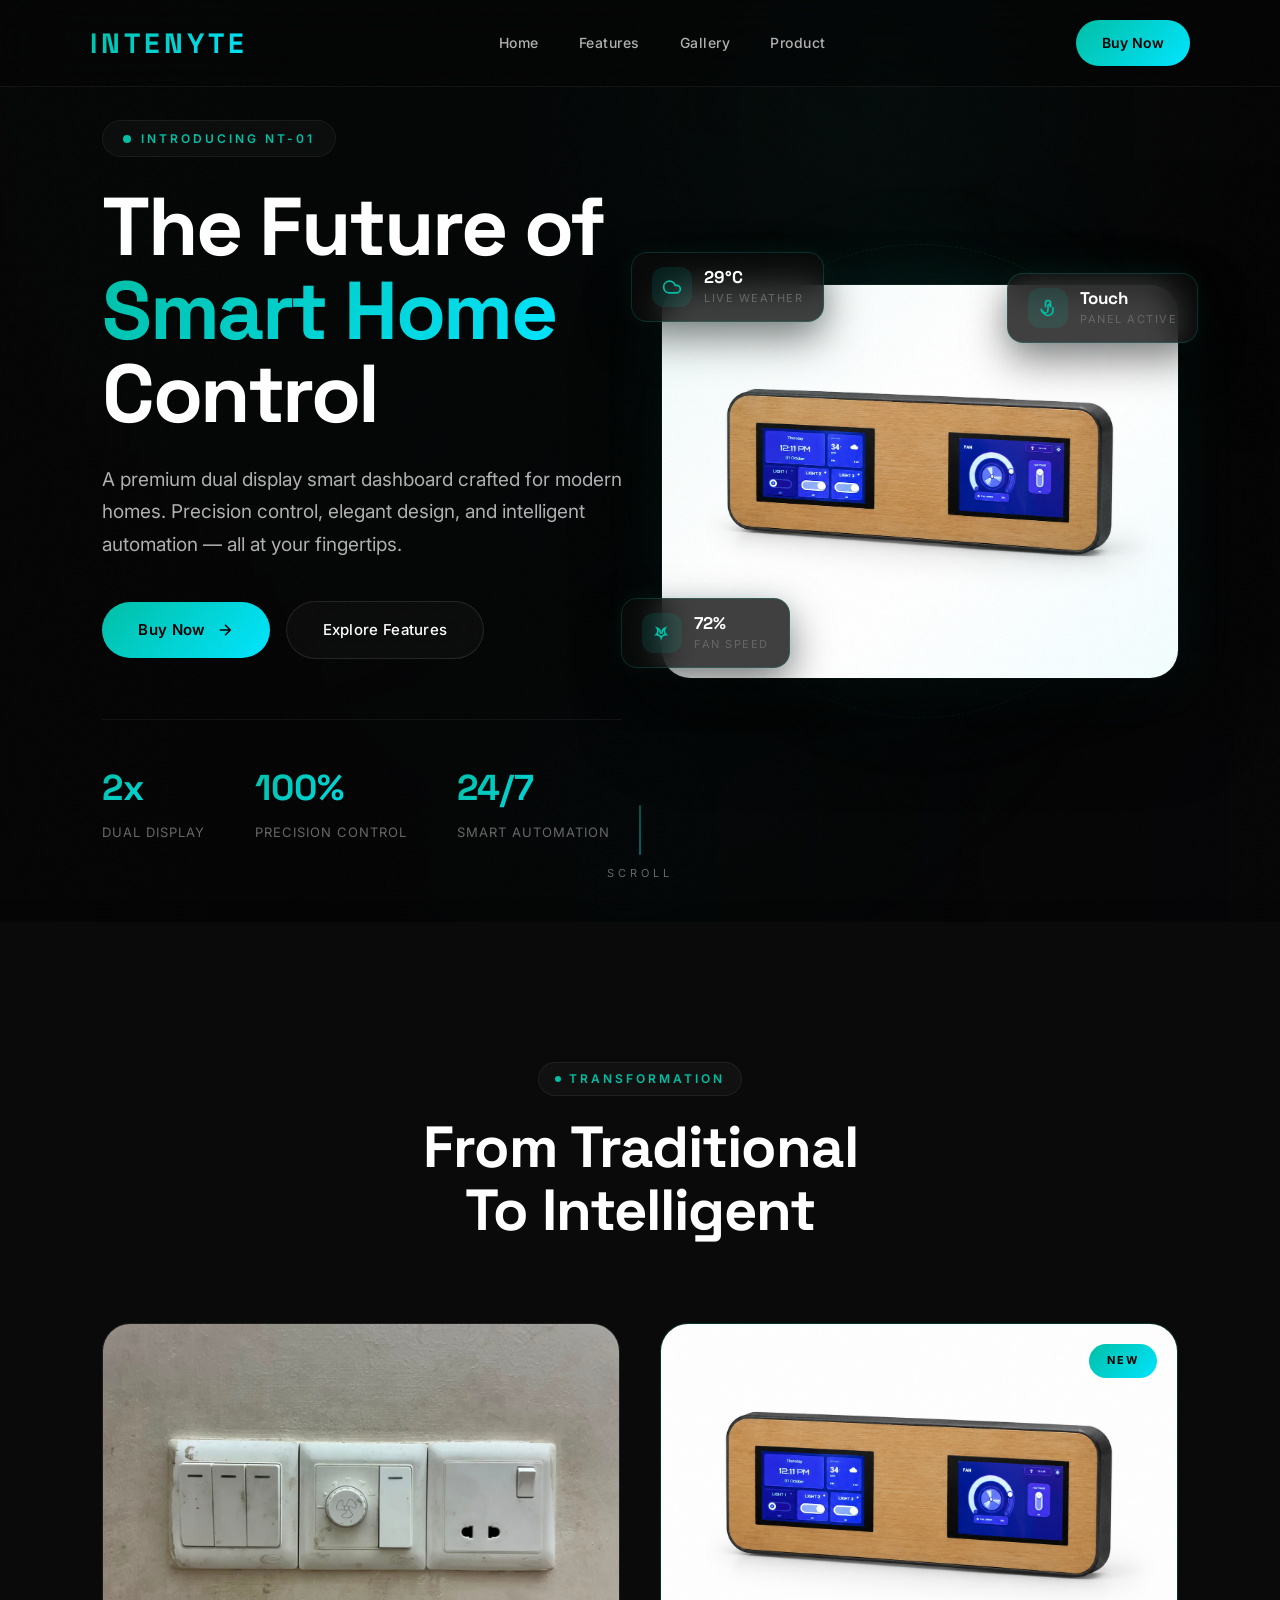
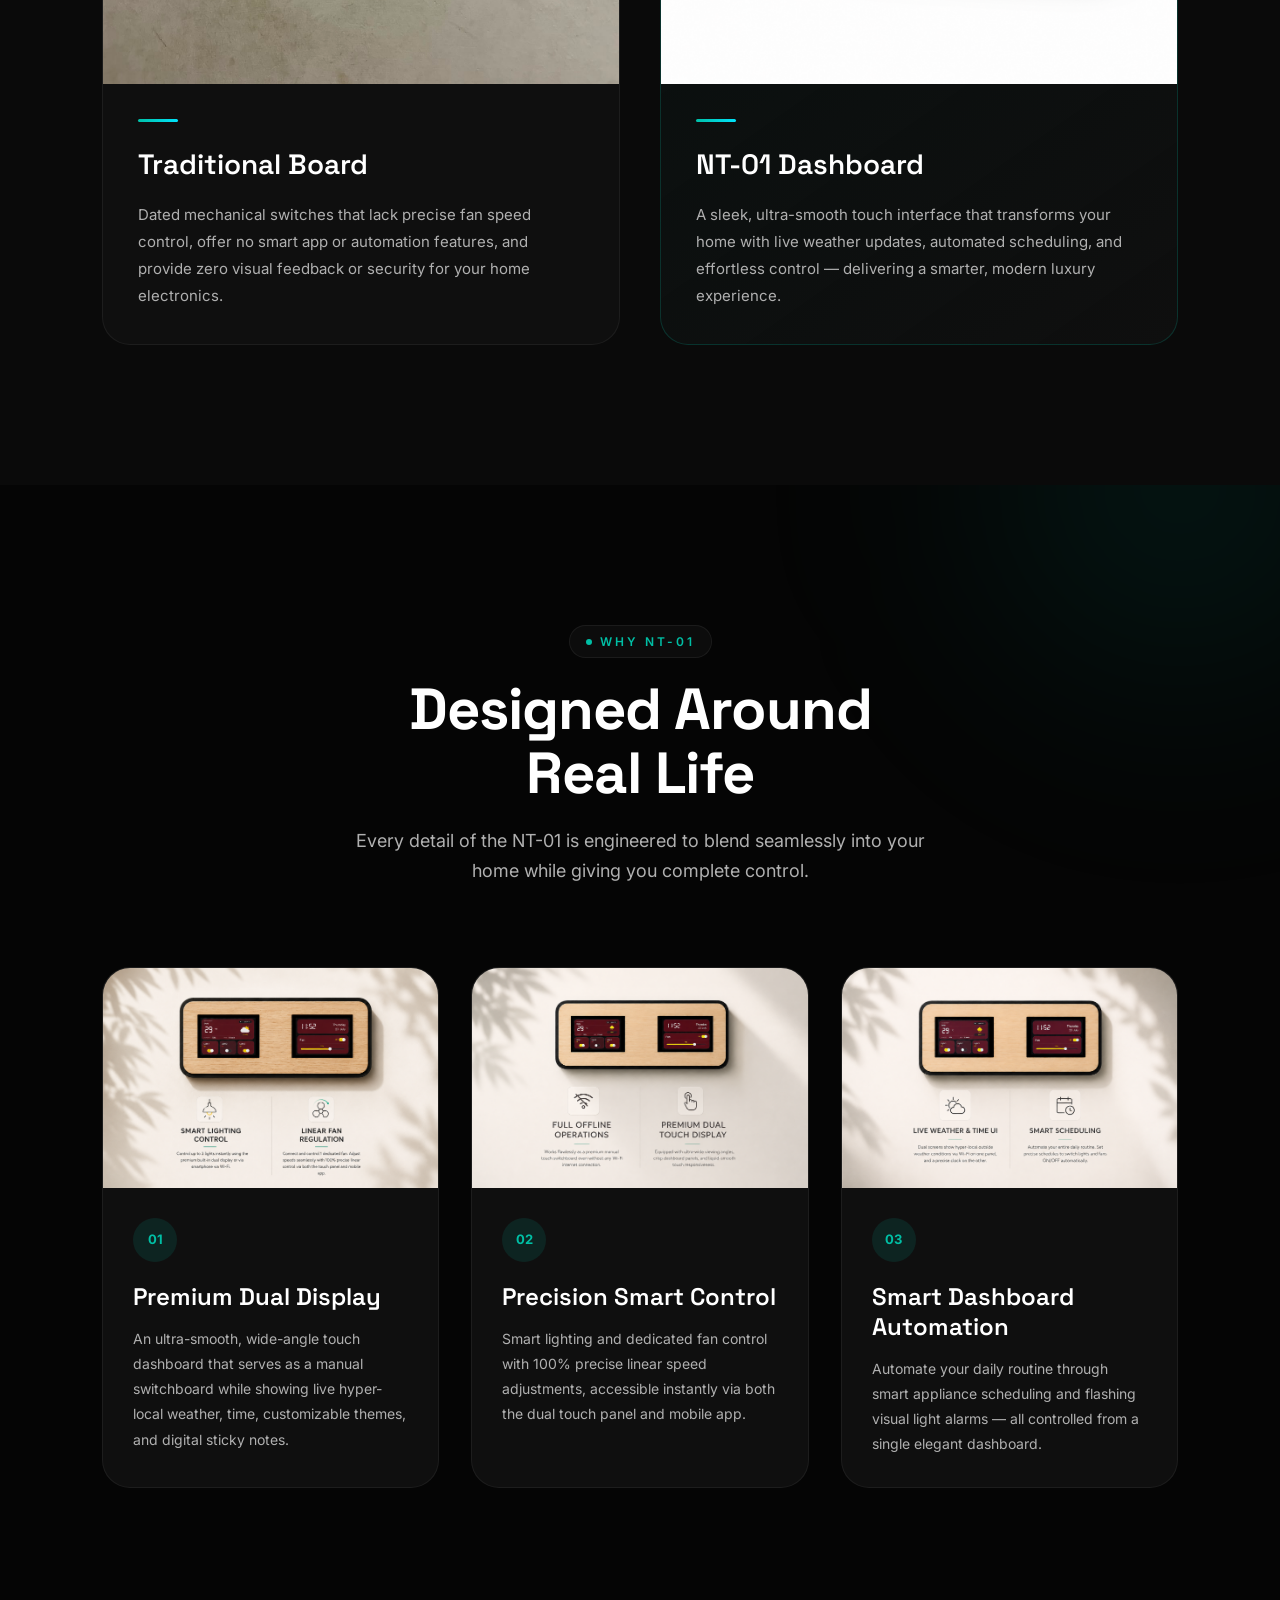
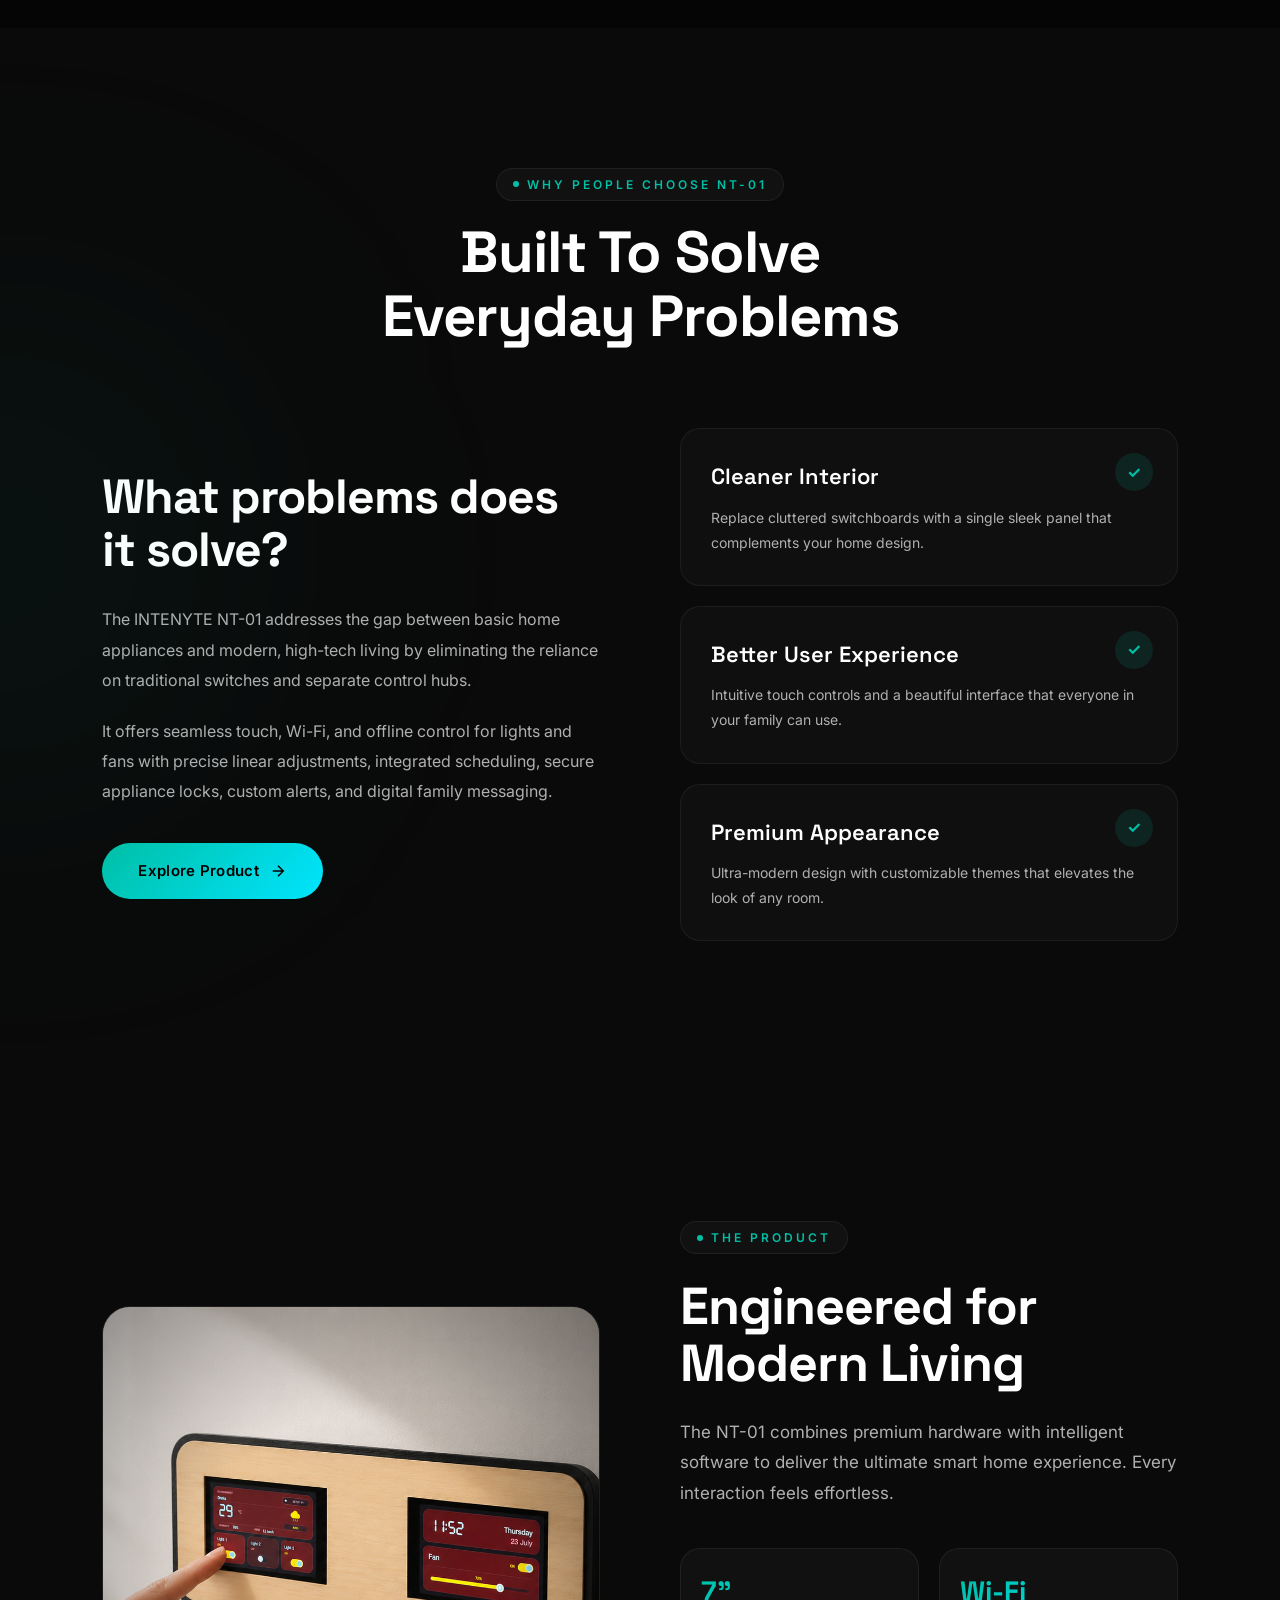
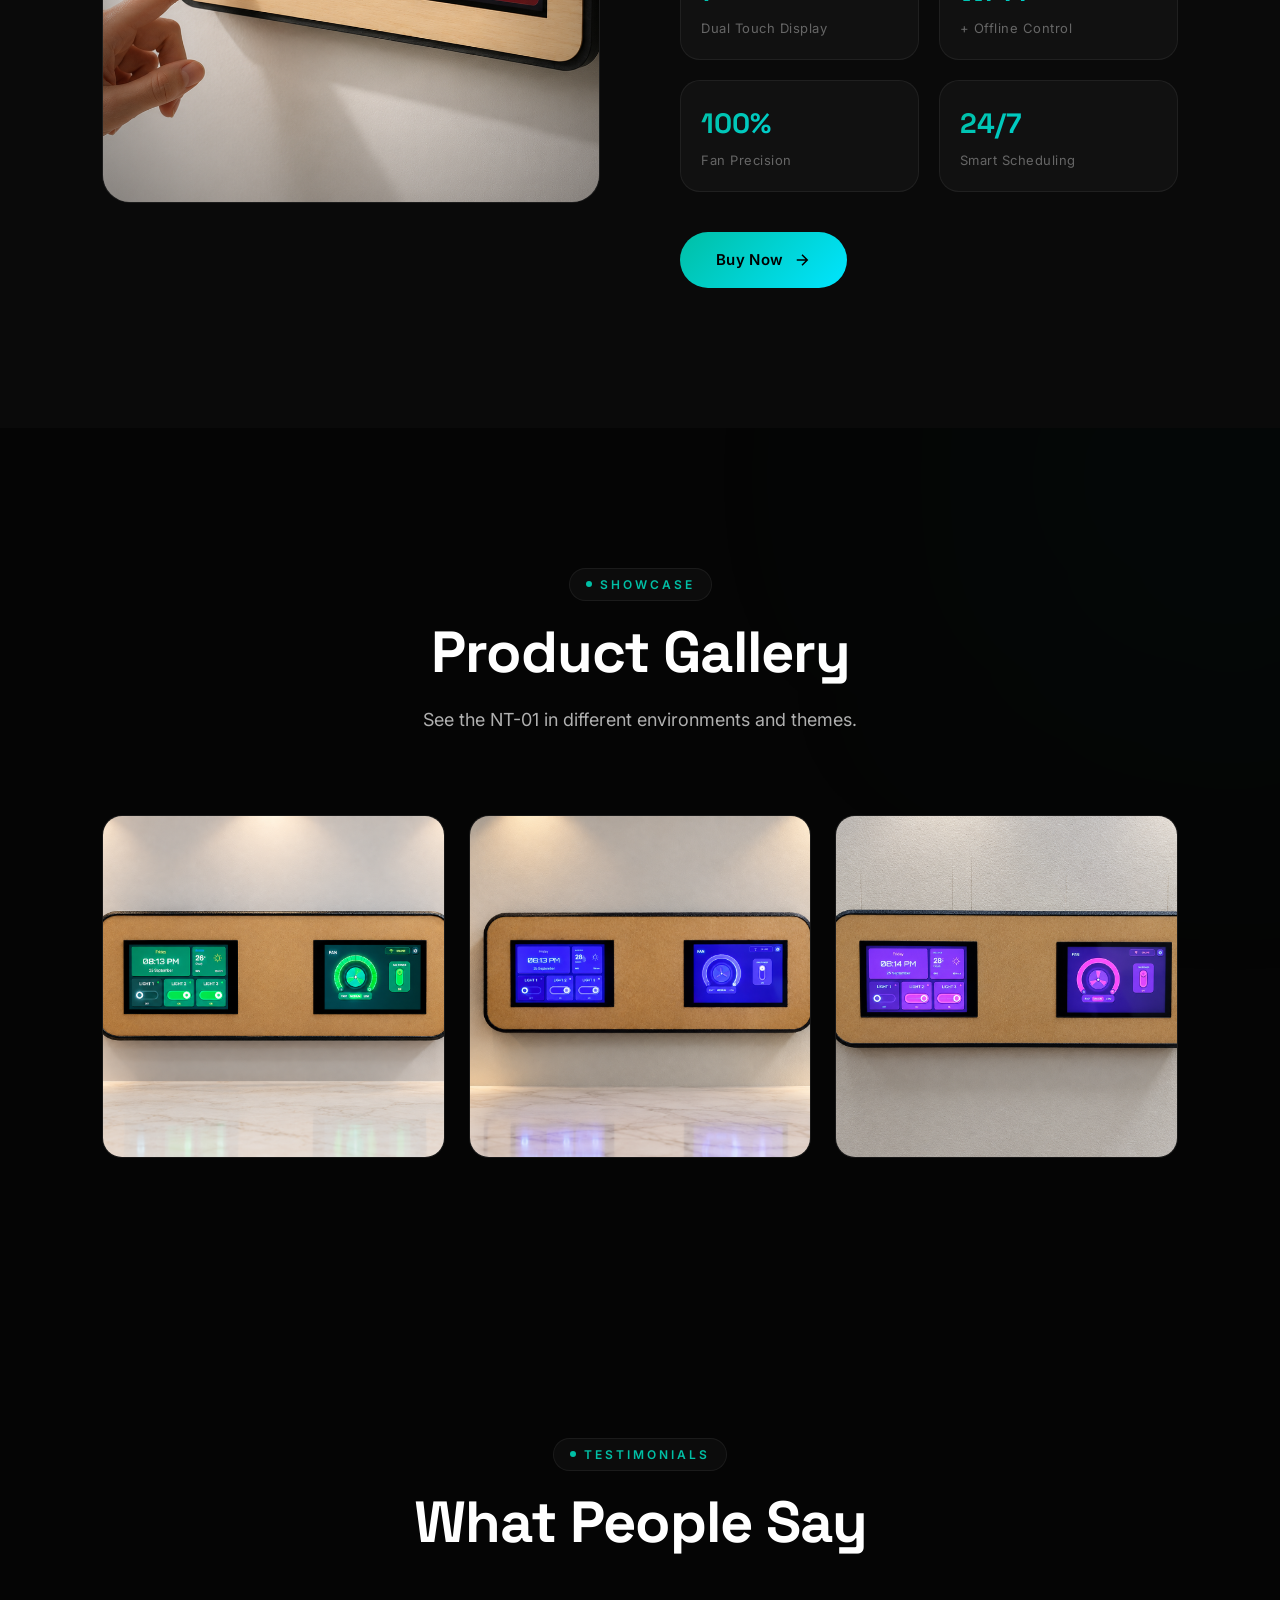
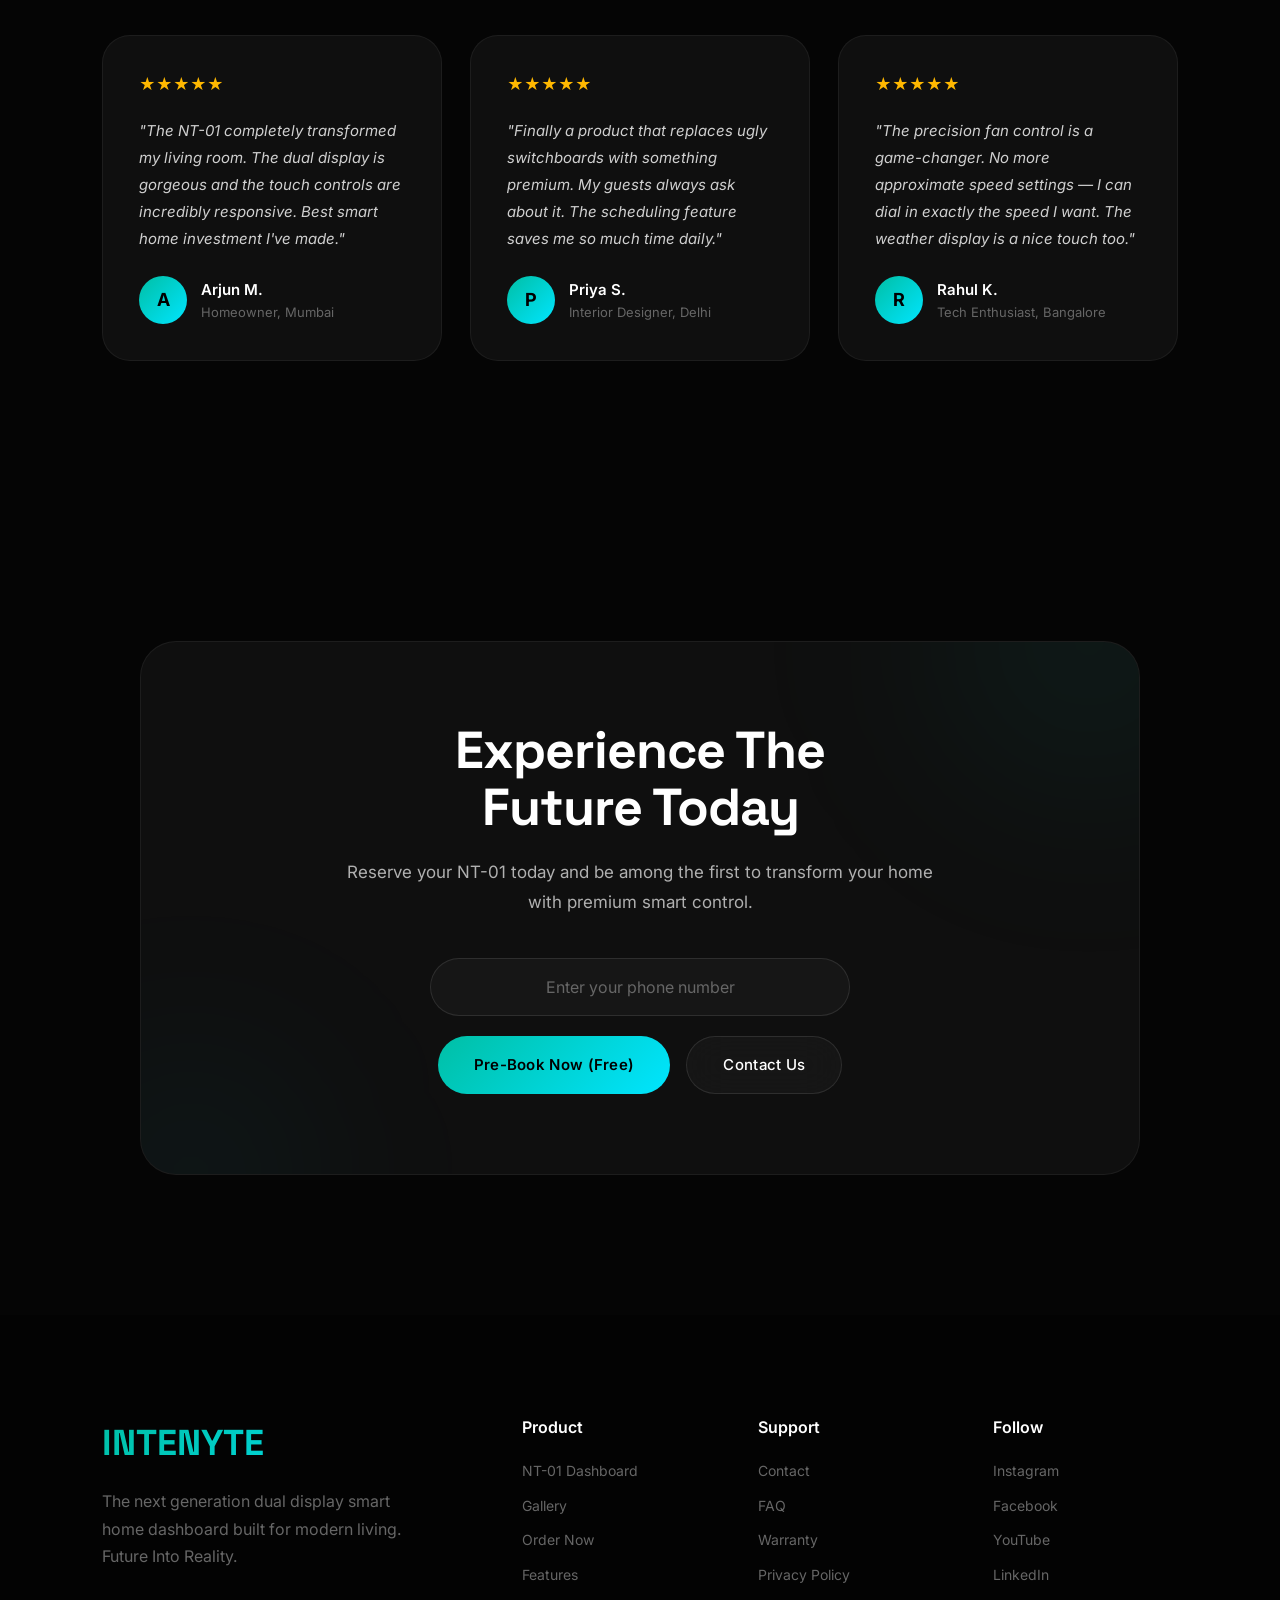
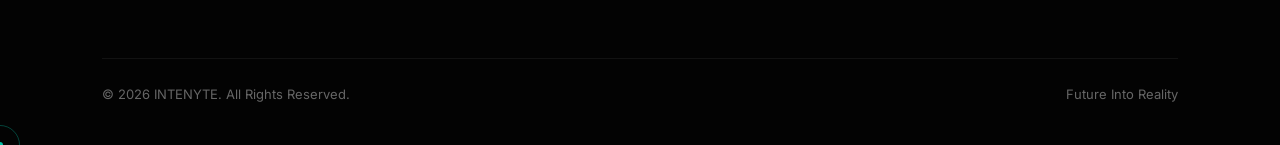
==== index.html @ ba185f8d "address bar optimized" ====
<!DOCTYPE html>
<html lang="en">

<head>
<meta charset="UTF-8">
<meta name="viewport" content="width=device-width, initial-scale=1.0">
<title>INTENYTE INTERNATIONAL</title>
<meta name="description" content="INTENYTE INTERNATIONAL — The future of smart home control. Premium NT-01 dual display dashboard with precision control, automation, and elegant design.">
<link rel="canonical" href="https://intenyte.com/">
<link rel="icon" type="image/png" href="img/INTENYTE--LOGO.png">
<link rel="apple-touch-icon" href="img/INTENYTE--LOGO.png">
<link rel="preconnect" href="https://fonts.googleapis.com">
<link rel="preconnect" href="https://fonts.gstatic.com" crossorigin>
<link href="https://fonts.googleapis.com/css2?family=Inter:wght@300;400;500;600;700;800;900&family=Space+Grotesk:wght@400;500;600;700&display=swap" rel="stylesheet">
<link rel="stylesheet" href="style.css">
</head>

<body>

<!-- BACKGROUND -->
<div class="bg-grid"></div>
<div class="bg-glow glow-1"></div>
<div class="bg-glow glow-2"></div>
<div class="bg-glow glow-3"></div>

<!-- HEADER -->
<header class="header">
<nav class="navbar">
    <a href="/" class="logo">INTENYTE</a>
    <ul class="nav-links" id="navLinks">
        <li><a href="/">Home</a></li>
        <li><a href="#features">Features</a></li>
        <li><a href="#gallery">Gallery</a></li>
        <li><a href="/product">Product</a></li>
        <li class="mobile-nav-cta">
            <a href="/product" class="nav-btn">Buy Now</a>
        </li>
    </ul>
    <a href="/product" class="nav-btn desktop-nav-btn">Buy Now</a>
    <button class="menu-toggle" id="menuToggle" aria-label="Toggle navigation" aria-expanded="false">
        <span></span>
        <span></span>
        <span></span>
    </button>
</nav>
</header>

<!-- HERO -->
<section class="hero">
<div class="hero-overlay"></div>
<div class="hero-bg-orb orb-1"></div>
<div class="hero-bg-orb orb-2"></div>

<div class="hero-content">
    <div class="hero-eyebrow">INTRODUCING NT-01</div>
    <h1>
        The Future of<br>
        <span class="gradient-text">Smart Home</span><br>
        Control
    </h1>
    <p class="hero-text">
        A premium dual display smart dashboard crafted for modern homes.
        Precision control, elegant design, and intelligent automation — all at your fingertips.
    </p>
    <div class="hero-buttons">
        <a href="/product" class="primary-btn">
            Buy Now
            <svg width="18" height="18" viewBox="0 0 24 24" fill="none" stroke="currentColor" stroke-width="2"><path d="M5 12h14M12 5l7 7-7 7"/></svg>
        </a>
        <a href="#features" class="secondary-btn">Explore Features</a>
    </div>
    <div class="hero-stats">
        <div class="hero-stat">
            <h3>2x</h3>
            <p>Dual Display</p>
        </div>
        <div class="hero-stat">
            <h3>100%</h3>
            <p>Precision Control</p>
        </div>
        <div class="hero-stat">
            <h3>24/7</h3>
            <p>Smart Automation</p>
        </div>
    </div>
</div>

<div class="hero-visual">
    <div class="hero-visual-glow"></div>
    <div class="hero-ring ring-1"></div>
    <div class="hero-ring ring-2"></div>
    <div class="hero-image">
        <img src="img/Hero_image.png" alt="NT-01 Smart Dashboard">
    </div>
    <div class="hero-float-card hero-float-weather">
        <div class="hfc-icon">
            <svg width="20" height="20" viewBox="0 0 24 24" fill="none" stroke="currentColor" stroke-width="2"><path d="M17.5 19H9a7 7 0 1 1 6.71-9h1.79a4.5 4.5 0 1 1 0 9Z"/></svg>
        </div>
        <div class="hfc-info">
            <span class="hfc-value">29&deg;C</span>
            <span class="hfc-label">Live Weather</span>
        </div>
    </div>
    <div class="hero-float-card hero-float-fan">
        <div class="hfc-icon">
            <svg width="20" height="20" viewBox="0 0 24 24" fill="none" stroke="currentColor" stroke-width="2"><path d="M12 12c0-3 1-5 4-6-2 3-1 6 1 8-3 0-5 1-6 4-1-3-3-4-6-4 2-2 3-5 1-8 3 1 4 3 4 6Z"/></svg>
        </div>
        <div class="hfc-info">
            <span class="hfc-value">72%</span>
            <span class="hfc-label">Fan Speed</span>
        </div>
    </div>
    <div class="hero-float-card hero-float-tap">
        <div class="hfc-icon">
            <svg width="20" height="20" viewBox="0 0 24 24" fill="none" stroke="currentColor" stroke-width="2"><path d="M9 11V6a3 3 0 0 1 6 0v5"/><path d="M15 11V9a1.5 1.5 0 0 0-3 0v2"/><path d="M12 11v3a4 4 0 0 1-4 4 4 4 0 0 1-4-4v-1"/><path d="M18 11v4a6 6 0 0 1-6 6 6 6 0 0 1-6-6"/></svg>
        </div>
        <div class="hfc-info">
            <span class="hfc-value">Touch</span>
            <span class="hfc-label">Panel Active</span>
        </div>
    </div>
</div>

<div class="scroll-indicator">
    <span></span>
    <p>Scroll</p>
</div>
</section>

<!-- COMPARISON -->
<section class="comparison">
<div class="section-header">
    <div class="section-badge">TRANSFORMATION</div>
    <h2 class="section-title">From Traditional<br>To Intelligent</h2>
</div>
<div class="comparison-grid">
    <div class="compare-card">
        <div class="compare-image">
            <img src="img/old_board.jpeg" alt="Traditional Switchboard">
        </div>
        <div class="compare-content">
            <h3>Traditional Board</h3>
            <p>Dated mechanical switches that lack precise fan speed control, offer no smart app or automation features, and provide zero visual feedback or security for your home electronics.</p>
        </div>
    </div>
    <div class="compare-card featured">
        <div class="badge">NEW</div>
        <div class="compare-image">
            <img src="img/Hero_image.png" alt="NT-01 Dashboard">
        </div>
        <div class="compare-content">
            <h3>NT-01 Dashboard</h3>
            <p>A sleek, ultra-smooth touch interface that transforms your home with live weather updates, automated scheduling, and effortless control — delivering a smarter, modern luxury experience.</p>
        </div>
    </div>
</div>
</section>

<!-- FEATURES -->
<section class="features" id="features">
<div class="section-header">
    <div class="section-badge">WHY NT-01</div>
    <h2 class="section-title">Designed Around<br>Real Life</h2>
    <p class="section-subtitle">Every detail of the NT-01 is engineered to blend seamlessly into your home while giving you complete control.</p>
</div>
<div class="feature-grid">
    <div class="feature-card">
        <div class="feature-image">
            <img src="img/Features_1.png" alt="Premium Dual Display">
        </div>
        <div class="feature-content">
            <span class="feature-number">01</span>
            <h3>Premium Dual Display</h3>
            <p>An ultra-smooth, wide-angle touch dashboard that serves as a manual switchboard while showing live hyper-local weather, time, customizable themes, and digital sticky notes.</p>
        </div>
    </div>
    <div class="feature-card">
        <div class="feature-image">
            <img src="img/Features_2.png" alt="Precision Smart Control">
        </div>
        <div class="feature-content">
            <span class="feature-number">02</span>
            <h3>Precision Smart Control</h3>
            <p>Smart lighting and dedicated fan control with 100% precise linear speed adjustments, accessible instantly via both the dual touch panel and mobile app.</p>
        </div>
    </div>
    <div class="feature-card">
        <div class="feature-image">
            <img src="img/Features_3.png" alt="Smart Dashboard Automation">
        </div>
        <div class="feature-content">
            <span class="feature-number">03</span>
            <h3>Smart Dashboard Automation</h3>
            <p>Automate your daily routine through smart appliance scheduling and flashing visual light alarms — all controlled from a single elegant dashboard.</p>
        </div>
    </div>
</div>
</section>

<!-- SOLUTION -->
<section class="solution">
<div class="container">
    <div class="section-header">
        <div class="section-badge">WHY PEOPLE CHOOSE NT-01</div>
        <h2 class="section-title">Built To Solve<br>Everyday Problems</h2>
    </div>
    <div class="solution-grid">
        <div class="solution-left">
            <h3>What problems does it solve?</h3>
            <p>The INTENYTE NT-01 addresses the gap between basic home appliances and modern, high-tech living by eliminating the reliance on traditional switches and separate control hubs.</p>
            <p>It offers seamless touch, Wi-Fi, and offline control for lights and fans with precise linear adjustments, integrated scheduling, secure appliance locks, custom alerts, and digital family messaging.</p>
            <a href="/product" class="primary-btn">
                Explore Product
                <svg width="18" height="18" viewBox="0 0 24 24" fill="none" stroke="currentColor" stroke-width="2"><path d="M5 12h14M12 5l7 7-7 7"/></svg>
            </a>
        </div>
        <div class="solution-right">
            <div class="glass-card">
                <h4>Cleaner Interior</h4>
                <p>Replace cluttered switchboards with a single sleek panel that complements your home design.</p>
            </div>
            <div class="glass-card">
                <h4>Better User Experience</h4>
                <p>Intuitive touch controls and a beautiful interface that everyone in your family can use.</p>
            </div>
            <div class="glass-card">
                <h4>Premium Appearance</h4>
                <p>Ultra-modern design with customizable themes that elevates the look of any room.</p>
            </div>
        </div>
    </div>
</div>
</section>

<!-- PRODUCT SHOWCASE -->
<section class="product-showcase">
<div class="showcase-wrapper">
    <div class="showcase-image">
        <img src="img/Board_with_finger.png" alt="NT-01 Product">
    </div>
    <div class="showcase-info">
        <div class="section-badge">THE PRODUCT</div>
        <h2>Engineered for<br>Modern Living</h2>
        <p>The NT-01 combines premium hardware with intelligent software to deliver the ultimate smart home experience. Every interaction feels effortless.</p>
        <div class="showcase-specs">
            <div class="spec-item">
                <div class="spec-value">7"</div>
                <div class="spec-label">Dual Touch Display</div>
            </div>
            <div class="spec-item">
                <div class="spec-value">Wi-Fi</div>
                <div class="spec-label">+ Offline Control</div>
            </div>
            <div class="spec-item">
                <div class="spec-value">100%</div>
                <div class="spec-label">Fan Precision</div>
            </div>
            <div class="spec-item">
                <div class="spec-value">24/7</div>
                <div class="spec-label">Smart Scheduling</div>
            </div>
        </div>
        <a href="/product" class="primary-btn">
            Buy Now
            <svg width="18" height="18" viewBox="0 0 24 24" fill="none" stroke="currentColor" stroke-width="2"><path d="M5 12h14M12 5l7 7-7 7"/></svg>
        </a>
    </div>
</div>
</section>

<!-- GALLERY -->
<section class="gallery" id="gallery">
<div class="section-header">
    <div class="section-badge">SHOWCASE</div>
    <h2 class="section-title">Product Gallery</h2>
    <p class="section-subtitle">See the NT-01 in different environments and themes.</p>
</div>
<div class="gallery-grid">
    <div class="gallery-item">
        <img src="img/real_pic-1.png" alt="NT-01 Green Theme">
    </div>
    <div class="gallery-item">
        <img src="img/real_pic-2.png" alt="NT-01 Blue Theme">
    </div>
    <div class="gallery-item">
        <img src="img/real_pic-3.png" alt="NT-01 Pink Theme">
    </div>
</div>
</section>

<!-- TESTIMONIALS -->
<section class="testimonials">
<div class="section-header">
    <div class="section-badge">TESTIMONIALS</div>
    <h2 class="section-title">What People Say</h2>
</div>
<div class="testimonial-grid">
    <div class="testimonial-card">
        <div class="testimonial-stars">&#9733;&#9733;&#9733;&#9733;&#9733;</div>
        <p class="testimonial-text">"The NT-01 completely transformed my living room. The dual display is gorgeous and the touch controls are incredibly responsive. Best smart home investment I've made."</p>
        <div class="testimonial-author">
            <div class="testimonial-avatar">A</div>
            <div>
                <div class="testimonial-name">Arjun M.</div>
                <div class="testimonial-role">Homeowner, Mumbai</div>
            </div>
        </div>
    </div>
    <div class="testimonial-card">
        <div class="testimonial-stars">&#9733;&#9733;&#9733;&#9733;&#9733;</div>
        <p class="testimonial-text">"Finally a product that replaces ugly switchboards with something premium. My guests always ask about it. The scheduling feature saves me so much time daily."</p>
        <div class="testimonial-author">
            <div class="testimonial-avatar">P</div>
            <div>
                <div class="testimonial-name">Priya S.</div>
                <div class="testimonial-role">Interior Designer, Delhi</div>
            </div>
        </div>
    </div>
    <div class="testimonial-card">
        <div class="testimonial-stars">&#9733;&#9733;&#9733;&#9733;&#9733;</div>
        <p class="testimonial-text">"The precision fan control is a game-changer. No more approximate speed settings — I can dial in exactly the speed I want. The weather display is a nice touch too."</p>
        <div class="testimonial-author">
            <div class="testimonial-avatar">R</div>
            <div>
                <div class="testimonial-name">Rahul K.</div>
                <div class="testimonial-role">Tech Enthusiast, Bangalore</div>
            </div>
        </div>
    </div>
</div>
</section>

<!-- BOOKING / CTA -->
<section class="booking" id="booking">
<div class="booking-box">
    <h2>Experience The<br>Future Today</h2>
    <p>Reserve your NT-01 today and be among the first to transform your home with premium smart control.</p>
    <form class="booking-form" action="https://formspree.io/f/mdaqwqgd" method="POST">
        <input type="tel" name="phone" class="booking-input" placeholder="Enter your phone number" required autocomplete="tel">
        <input type="hidden" name="_subject" value="NT-01 Pre-Book Request">
        <div class="booking-buttons">
            <button type="submit" class="primary-btn">Pre-Book Now (Free)</button>
            <a href="https://www.facebook.com/profile.php?id=61590310892674" class="secondary-btn">Contact Us</a>
        </div>
    </form>
</div>
</section>

<!-- FOOTER -->
<footer class="footer">
<div class="footer-top">
    <div class="footer-brand">
        <h2>INTENYTE</h2>
        <p>The next generation dual display smart home dashboard built for modern living. Future Into Reality.</p>
    </div>
    <div class="footer-links">
        <h4>Product</h4>
        <a href="/product">NT-01 Dashboard</a>
        <a href="/product#gallery">Gallery</a>
        <a href="/product#order">Order Now</a>
        <a href="#features">Features</a>
    </div>
    <div class="footer-links">
        <h4>Support</h4>
        <a href="#">Contact</a>
        <a href="#">FAQ</a>
        <a href="#">Warranty</a>
        <a href="#">Privacy Policy</a>
    </div>
    <div class="footer-links">
        <h4>Follow</h4>
        <a href="#">Instagram</a>
        <a href="https://www.facebook.com/profile.php?id=61590310892674">Facebook</a>
        <a href="#">YouTube</a>
        <a href="#">LinkedIn</a>
    </div>
</div>
<div class="footer-divider"></div>
<div class="footer-bottom">
    <p>&copy; 2026 INTENYTE. All Rights Reserved.</p>
    <p>Future Into Reality</p>
</div>
</footer>

<!-- BACK TO TOP -->
<button id="topButton">&uarr;</button>

<!-- PRELOADER -->
<div id="preloader">
    <div class="loader-circle"></div>
    <h3>INTENYTE</h3>
</div>

<!-- CUSTOM CURSOR -->
<div class="cursor"></div>
<div class="cursor-dot"></div>

<!-- CART DRAWER -->
<div class="cart-drawer-overlay" id="cartOverlay"></div>
<div class="cart-drawer" id="cartDrawer">
    <div class="cart-drawer-header">
        <h3>Your Cart</h3>
        <button class="cart-drawer-close" id="cartClose">&times;</button>
    </div>
    <div class="cart-drawer-body" id="cartBody">
        <div class="cart-empty">
            <div class="cart-empty-icon">&#128722;</div>
            <h4>Your cart is empty</h4>
            <p>Add the NT-01 to get started.</p>
        </div>
    </div>
    <div class="cart-drawer-footer">
        <div class="cart-total">
            <span class="cart-total-label">Total</span>
            <span class="cart-total-value" id="cartTotal">&#8377;0</span>
        </div>
        <a href="/cart" class="cart-checkout-btn" id="checkoutBtn">Proceed to Checkout</a>
    </div>
</div>

<script src="js/cart.js"></script>
<script src="script.js"></script>

</body>
</html>
---- style.css ----
/*==================================================
INTENYTE Premium Website
Dark Luxury Theme — Complete Redesign
==================================================*/

@import url('https://fonts.googleapis.com/css2?family=Inter:wght@300;400;500;600;700;800;900&family=Space+Grotesk:wght@400;500;600;700&display=swap');

/*==============================
RESET
==============================*/

*{
    margin:0;
    padding:0;
    box-sizing:border-box;
}

html{
    scroll-behavior:smooth;
}

body{
    font-family:'Inter',sans-serif;
    background:#050505;
    color:#ffffff;
    overflow-x:hidden;
    line-height:1.6;
}

img{
    width:100%;
    display:block;
}

a{
    text-decoration:none;
    color:inherit;
}

ul{
    list-style:none;
}

button{
    font-family:inherit;
}

/*==============================
VARIABLES
==============================*/

:root{
    --bg:#050505;
    --bg-alt:#0a0a0a;
    --bg-card:#0f0f0f;
    --surface:#111111;
    --glass:rgba(255,255,255,.03);
    --glass-hover:rgba(255,255,255,.06);

    --white:#ffffff;
    --text:#b0b0b0;
    --text-light:#d0d0d0;
    --muted:#666;

    --teal:#00BFA5;
    --teal-light:#00E5C3;
    --teal-dark:#009688;
    --teal-glow:rgba(0,191,165,.12);
    --teal-glow-strong:rgba(0,191,165,.25);

    --cyan:#00E5FF;
    --cyan-glow:rgba(0,229,255,.1);

    --gradient-primary:linear-gradient(135deg,#00BFA5,#00E5FF);
    --gradient-dark:linear-gradient(180deg,#050505 0%,#0a0a0a 100%);
    --gradient-card:linear-gradient(145deg,rgba(255,255,255,.04),rgba(255,255,255,.01));

    --border:rgba(255,255,255,.06);
    --border-light:rgba(255,255,255,.1);
    --border-hover:rgba(0,191,165,.3);

    --radius-sm:12px;
    --radius:20px;
    --radius-lg:28px;
    --radius-xl:36px;

    --shadow-sm:0 4px 20px rgba(0,0,0,.3);
    --shadow:0 8px 40px rgba(0,0,0,.4);
    --shadow-lg:0 20px 80px rgba(0,0,0,.5);
    --shadow-teal:0 10px 40px var(--teal-glow);

    --transition-fast:.25s cubic-bezier(.4,0,.2,1);
    --transition:.4s cubic-bezier(.4,0,.2,1);
    --transition-slow:.6s cubic-bezier(.4,0,.2,1);

    --font-display:'Space Grotesk','Inter',sans-serif;
}

/*==============================
BACKGROUND
==============================*/

.bg-grid{
    position:fixed;
    inset:0;
    background-image:
    linear-gradient(rgba(255,255,255,.015) 1px,transparent 1px),
    linear-gradient(90deg,rgba(255,255,255,.015) 1px,transparent 1px);
    background-size:80px 80px;
    opacity:.4;
    z-index:-3;
}

.bg-glow{
    position:fixed;
    width:700px;
    height:700px;
    border-radius:50%;
    filter:blur(180px);
    opacity:.12;
    z-index:-2;
    animation:floatGlow 16s infinite alternate ease-in-out;
}

.glow-1{
    background:var(--teal);
    top:-300px;
    left:-250px;
}

.glow-2{
    background:#1a1a2e;
    bottom:-300px;
    right:-250px;
    animation-delay:4s;
}

.glow-3{
    position:fixed;
    width:500px;
    height:500px;
    border-radius:50%;
    background:var(--cyan);
    filter:blur(200px);
    opacity:.05;
    z-index:-2;
    top:50%;
    left:50%;
    transform:translate(-50%,-50%);
    animation:floatGlow 20s infinite alternate ease-in-out reverse;
}

@keyframes floatGlow{
    0%{transform:translate(0,0) scale(1);}
    100%{transform:translate(80px,-40px) scale(1.15);}
}

/*==============================
NOISE TEXTURE OVERLAY
==============================*/

body::after{
    content:"";
    position:fixed;
    inset:0;
    background:url("data:image/svg+xml,%3Csvg viewBox='0 0 256 256' xmlns='http://www.w3.org/2000/svg'%3E%3Cfilter id='n'%3E%3CfeTurbulence type='fractalNoise' baseFrequency='.85' numOctaves='4' stitchTiles='stitch'/%3E%3C/filter%3E%3Crect width='100%25' height='100%25' filter='url(%23n)' opacity='.03'/%3E%3C/svg%3E");
    pointer-events:none;
    z-index:9998;
    opacity:.5;
}

/*==============================
HEADER
==============================*/

.header{
    position:fixed;
    top:0;
    left:0;
    width:100%;
    z-index:1000;
    padding:20px 7%;
    backdrop-filter:blur(24px) saturate(1.4);
    -webkit-backdrop-filter:blur(24px) saturate(1.4);
    background:rgba(5,5,5,.5);
    border-bottom:1px solid var(--border);
    transition:var(--transition);
}

.header.scrolled{
    background:rgba(5,5,5,.85);
    box-shadow:0 4px 60px rgba(0,0,0,.5);
}

.navbar{
    display:flex;
    justify-content:space-between;
    align-items:center;
}

.logo{
    font-family:var(--font-display);
    font-size:28px;
    font-weight:700;
    letter-spacing:4px;
    background:var(--gradient-primary);
    -webkit-background-clip:text;
    -webkit-text-fill-color:transparent;
    background-clip:text;
}

.logo span{
    font-weight:400;
    opacity:.7;
}

.nav-links{
    display:flex;
    gap:40px;
    align-items:center;
}

.nav-links a{
    color:var(--text);
    font-size:14px;
    font-weight:500;
    letter-spacing:.5px;
    transition:var(--transition-fast);
    position:relative;
}

.nav-links a::after{
    content:"";
    position:absolute;
    left:0;
    bottom:-6px;
    width:0;
    height:2px;
    background:var(--gradient-primary);
    border-radius:2px;
    transition:var(--transition-fast);
}

.nav-links a:hover{
    color:var(--white);
}

.nav-links a:hover::after{
    width:100%;
}

/*==============================
CART ICON
==============================*/

.cart-icon{
    position:relative;
    display:flex;
    align-items:center;
    gap:6px;
    color:var(--text);
    font-size:14px;
    font-weight:500;
    transition:var(--transition-fast);
    cursor:pointer;
}

.cart-icon:hover{
    color:var(--white);
}

.cart-icon svg{
    width:22px;
    height:22px;
    stroke:currentColor;
    fill:none;
    stroke-width:1.8;
}

.cart-count{
    position:absolute;
    top:-8px;
    right:-10px;
    width:20px;
    height:20px;
    border-radius:50%;
    background:var(--teal);
    color:#000;
    font-size:11px;
    font-weight:700;
    display:flex;
    align-items:center;
    justify-content:center;
    transform:scale(0);
    transition:var(--transition-fast);
}

.cart-count.visible{
    transform:scale(1);
}

/*==============================
BUTTONS
==============================*/

.primary-btn{
    display:inline-flex;
    align-items:center;
    justify-content:center;
    gap:10px;
    padding:16px 36px;
    border-radius:999px;
    background:var(--gradient-primary);
    color:#000;
    font-weight:600;
    font-size:15px;
    letter-spacing:.3px;
    border:none;
    cursor:pointer;
    transition:var(--transition);
    position:relative;
    overflow:hidden;
}

.primary-btn:hover{
    transform:translateY(-4px);
    box-shadow:0 15px 40px var(--teal-glow-strong);
}

.secondary-btn{
    display:inline-flex;
    align-items:center;
    justify-content:center;
    gap:10px;
    padding:16px 36px;
    border-radius:999px;
    border:1px solid var(--border-light);
    background:var(--glass);
    backdrop-filter:blur(20px);
    color:var(--white);
    font-weight:500;
    font-size:15px;
    letter-spacing:.3px;
    cursor:pointer;
    transition:var(--transition);
}

.secondary-btn:hover{
    background:var(--glass-hover);
    border-color:var(--teal);
    color:var(--teal);
    transform:translateY(-4px);
    box-shadow:var(--shadow-teal);
}

.nav-btn{
    padding:12px 26px;
    border-radius:999px;
    background:var(--gradient-primary);
    color:#000;
    font-weight:600;
    font-size:14px;
    transition:var(--transition);
}

.nav-btn:hover{
    transform:translateY(-3px);
    box-shadow:var(--shadow-teal);
}

.mobile-nav-cta{
    display:none;
}

/*==============================
MOBILE MENU TOGGLE
==============================*/

.menu-toggle{
    display:none;
    flex-direction:column;
    justify-content:center;
    align-items:center;
    gap:5px;
    width:44px;
    height:44px;
    padding:0;
    border:1px solid var(--border-light);
    border-radius:var(--radius-sm);
    background:var(--glass);
    cursor:pointer;
    z-index:1002;
    transition:var(--transition);
}

.menu-toggle span{
    display:block;
    width:20px;
    height:2px;
    background:#fff;
    border-radius:2px;
    transition:.35s ease;
    transform-origin:center;
}

.menu-toggle.active span:nth-child(1){
    transform:translateY(7px) rotate(45deg);
}

.menu-toggle.active span:nth-child(2){
    opacity:0;
    transform:scaleX(0);
}

.menu-toggle.active span:nth-child(3){
    transform:translateY(-7px) rotate(-45deg);
}

/*==============================
HERO
===============================*/

.hero{
    position:relative;
    min-height:100vh;
    display:flex;
    align-items:center;
    justify-content:space-between;
    padding:120px 8% 80px;
    overflow:hidden;
    gap:40px;
}

.hero-overlay{
    position:absolute;
    inset:0;
    background:linear-gradient(
        90deg,
        rgba(5,5,5,.95) 0%,
        rgba(5,5,5,.75) 45%,
        rgba(5,5,5,.3) 100%
    );
    z-index:1;
}

/* Background ambient orbs */
.hero-bg-orb{
    position:absolute;
    border-radius:50%;
    filter:blur(120px);
    z-index:0;
    pointer-events:none;
    animation:heroOrb 10s ease-in-out infinite alternate;
}

.orb-1{
    width:500px;
    height:500px;
    top:-15%;
    right:15%;
    background:radial-gradient(circle,rgba(0,191,165,.18),transparent 70%);
}

.orb-2{
    width:400px;
    height:400px;
    bottom:-10%;
    right:35%;
    background:radial-gradient(circle,rgba(0,229,255,.1),transparent 70%);
    animation-delay:-4s;
}

@keyframes heroOrb{
    0%{transform:translate(0,0) scale(1);}
    100%{transform:translate(-40px,30px) scale(1.1);}
}

.hero-content{
    position:relative;
    z-index:3;
    max-width:640px;
    flex-shrink:0;
}

.hero-eyebrow{
    display:inline-flex;
    align-items:center;
    gap:10px;
    padding:8px 20px;
    border-radius:999px;
    background:var(--glass);
    border:1px solid var(--border);
    font-size:12px;
    letter-spacing:3px;
    color:var(--teal);
    margin-bottom:28px;
    font-weight:600;
    text-transform:uppercase;
    backdrop-filter:blur(10px);
}

.hero-eyebrow::before{
    content:"";
    width:8px;
    height:8px;
    border-radius:50%;
    background:var(--teal);
    animation:pulse 2s infinite;
}

@keyframes pulse{
    0%,100%{opacity:1;transform:scale(1);}
    50%{opacity:.5;transform:scale(1.3);}
}

.hero h1{
    font-family:var(--font-display);
    font-size:82px;
    font-weight:700;
    line-height:1.02;
    margin-bottom:28px;
    letter-spacing:-2.5px;
}

.hero h1 .gradient-text{
    background:var(--gradient-primary);
    -webkit-background-clip:text;
    -webkit-text-fill-color:transparent;
    background-clip:text;
}

.hero-text{
    font-size:19px;
    color:var(--text);
    max-width:520px;
    margin-bottom:40px;
    line-height:1.7;
}

.hero-buttons{
    display:flex;
    gap:16px;
    flex-wrap:wrap;
    align-items:center;
}

.hero-stats{
    display:flex;
    gap:50px;
    margin-top:60px;
    padding-top:40px;
    border-top:1px solid var(--border);
}

.hero-stat h3{
    font-family:var(--font-display);
    font-size:36px;
    font-weight:700;
    background:var(--gradient-primary);
    -webkit-background-clip:text;
    -webkit-text-fill-color:transparent;
    background-clip:text;
}

.hero-stat p{
    font-size:13px;
    color:var(--muted);
    letter-spacing:1px;
    text-transform:uppercase;
    margin-top:4px;
}

/* ---- Hero Visual (product side) ---- */

.hero-visual{
    position:relative;
    z-index:2;
    flex:1;
    max-width:620px;
    display:flex;
    align-items:center;
    justify-content:center;
    min-height:520px;
    animation:heroFloat 7s ease-in-out infinite;
}

.hero-visual-glow{
    position:absolute;
    width:110%;
    height:110%;
    background:radial-gradient(ellipse at center,rgba(0,191,165,.14) 0%,transparent 65%);
    filter:blur(40px);
    z-index:0;
    animation:heroGlowPulse 6s ease-in-out infinite alternate;
}

@keyframes heroGlowPulse{
    0%{opacity:.7;transform:scale(.96);}
    100%{opacity:1;transform:scale(1.05);}
}

/* Orbiting rings */
.hero-ring{
    position:absolute;
    border-radius:50%;
    border:1px solid rgba(0,191,165,.14);
    z-index:1;
    pointer-events:none;
}

.ring-1{
    width:92%;
    aspect-ratio:1;
    border-style:dashed;
    border-color:rgba(0,191,165,.1);
    animation:ringRotate 40s linear infinite;
}

.ring-2{
    width:72%;
    aspect-ratio:1;
    border-color:rgba(0,229,255,.08);
    animation:ringRotate 28s linear infinite reverse;
}

@keyframes ringRotate{
    to{transform:rotate(360deg);}
}

.hero-image{
    position:relative;
    z-index:2;
    width:100%;
    border-radius:28px;
    overflow:hidden;
    box-shadow:
        0 40px 80px rgba(0,0,0,.6),
        0 0 0 1px rgba(255,255,255,.06),
        0 0 60px rgba(0,191,165,.1);
}

@keyframes heroFloat{
    0%,100%{transform:translateY(0);}
    50%{transform:translateY(-14px);}
}

.hero-image img{
    width:100%;
    height:auto;
    display:block;
}

.hero-image::after{
    content:"";
    position:absolute;
    inset:0;
    background:linear-gradient(
        135deg,
        rgba(0,191,165,.06) 0%,
        transparent 40%,
        transparent 60%,
        rgba(0,229,255,.05) 100%
    );
    z-index:1;
    pointer-events:none;
}

/* ---- Floating HUD cards ---- */

.hero-float-card{
    position:absolute;
    z-index:4;
    display:flex;
    align-items:center;
    gap:12px;
    padding:14px 20px;
    border-radius:16px;
    background:rgba(10,10,10,.78);
    border:1px solid rgba(0,191,165,.2);
    backdrop-filter:blur(16px);
    box-shadow:
        0 16px 40px rgba(0,0,0,.5),
        0 0 24px rgba(0,191,165,.08);
    animation:floatCard 5s ease-in-out infinite;
    white-space:nowrap;
}

.hfc-icon{
    display:flex;
    align-items:center;
    justify-content:center;
    width:40px;
    height:40px;
    border-radius:12px;
    background:var(--teal-glow);
    color:var(--teal);
    flex-shrink:0;
}

.hfc-info{
    display:flex;
    flex-direction:column;
}

.hfc-value{
    font-family:var(--font-display);
    font-size:17px;
    font-weight:700;
    color:#fff;
    line-height:1.2;
}

.hfc-label{
    font-size:11px;
    color:var(--muted);
    letter-spacing:1.5px;
    text-transform:uppercase;
    margin-top:2px;
}

.hero-float-weather{
    top:6%;
    left:-6%;
    animation-delay:0s;
}

.hero-float-fan{
    bottom:14%;
    left:-8%;
    animation-delay:1.6s;
}

.hero-float-tap{
    top:10%;
    right:-4%;
    animation-delay:3.2s;
}

@keyframes floatCard{
    0%,100%{transform:translateY(0);}
    50%{transform:translateY(-10px);}
}



/*==============================
SCROLL INDICATOR
==============================*/

.scroll-indicator{
    position:absolute;
    bottom:40px;
    left:50%;
    transform:translateX(-50%);
    display:flex;
    flex-direction:column;
    align-items:center;
    gap:10px;
    z-index:5;
}

.scroll-indicator span{
    width:2px;
    height:50px;
    background:var(--gradient-primary);
    opacity:.4;
    animation:scrollMove 1.8s infinite;
    border-radius:2px;
}

.scroll-indicator p{
    font-size:11px;
    letter-spacing:4px;
    color:var(--muted);
    text-transform:uppercase;
}

@keyframes scrollMove{
    0%{transform:scaleY(.2);opacity:.2;}
    50%{transform:scaleY(1);opacity:.6;}
    100%{transform:scaleY(.2);opacity:.2;}
}

/*==============================
SECTION STYLES
==============================*/

section{
    position:relative;
    padding:140px 8%;
}

.section-header{
    text-align:center;
    margin-bottom:80px;
}

.section-badge{
    display:inline-flex;
    align-items:center;
    gap:8px;
    padding:6px 16px;
    border-radius:999px;
    background:var(--glass);
    border:1px solid var(--border);
    color:var(--teal);
    font-size:12px;
    letter-spacing:3px;
    text-transform:uppercase;
    font-weight:600;
    margin-bottom:20px;
}

.section-badge::before{
    content:"";
    width:6px;
    height:6px;
    border-radius:50%;
    background:var(--teal);
}

.section-title{
    font-family:var(--font-display);
    font-size:58px;
    font-weight:700;
    line-height:1.1;
    letter-spacing:-1px;
}

.section-subtitle{
    font-size:18px;
    color:var(--text);
    max-width:600px;
    margin:20px auto 0;
    line-height:1.7;
}

/*==============================
COMPARISON
==============================*/

.comparison{
    background:var(--bg-alt);
}

.comparison-grid{
    display:grid;
    grid-template-columns:repeat(2,1fr);
    gap:40px;
    align-items:stretch;
    max-width:1200px;
    margin:0 auto;
}

/*==============================
CARD
==============================*/

.compare-card{
    position:relative;
    background:var(--bg-card);
    border:1px solid var(--border);
    border-radius:var(--radius-lg);
    overflow:hidden;
    transition:var(--transition);
}

.compare-card:hover{
    transform:translateY(-10px);
    border-color:var(--border-hover);
    box-shadow:var(--shadow-lg);
}

.compare-card.featured{
    border:1px solid rgba(0,191,165,.2);
    background:linear-gradient(145deg,rgba(0,191,165,.04),var(--bg-card));
}

/*==============================
BADGE
==============================*/

.badge{
    position:absolute;
    top:20px;
    right:20px;
    padding:8px 18px;
    background:var(--gradient-primary);
    color:#000;
    font-size:11px;
    font-weight:700;
    letter-spacing:2px;
    border-radius:999px;
    z-index:20;
    text-transform:uppercase;
}

/*==============================
IMAGE
==============================*/

.compare-image{
    height:360px;
    overflow:hidden;
    background:#0a0a0a;
}

.compare-image img{
    width:100%;
    height:100%;
    object-fit:cover;
    transition:transform .8s cubic-bezier(.4,0,.2,1);
}

.compare-card:hover .compare-image img{
    transform:scale(1.05);
}

/*==============================
CONTENT
==============================*/

.compare-content{
    padding:35px;
}

.compare-content::before{
    content:"";
    display:block;
    width:40px;
    height:3px;
    background:var(--gradient-primary);
    border-radius:3px;
    margin-bottom:20px;
}

.compare-content h3{
    font-family:var(--font-display);
    font-size:28px;
    margin-bottom:14px;
    font-weight:600;
}

.compare-content p{
    color:var(--text);
    line-height:1.8;
    font-size:15px;
}

/*==============================
HOVER EFFECTS
==============================*/

.compare-card::after{
    content:"";
    position:absolute;
    inset:0;
    background:radial-gradient(circle at top right,var(--teal-glow),transparent 50%);
    opacity:0;
    transition:var(--transition);
    pointer-events:none;
}

.compare-card:hover::after{
    opacity:1;
}

/*==============================
FEATURES
==============================*/

.features{
    background:var(--bg);
    overflow:hidden;
}

.features::before{
    content:"";
    position:absolute;
    width:600px;
    height:600px;
    top:-300px;
    right:-200px;
    border-radius:50%;
    background:radial-gradient(circle,var(--teal-glow),transparent 70%);
    filter:blur(100px);
    pointer-events:none;
}

.feature-grid{
    display:grid;
    grid-template-columns:repeat(3,1fr);
    gap:32px;
    max-width:1200px;
    margin:0 auto;
}

.feature-card{
    position:relative;
    background:var(--bg-card);
    border:1px solid var(--border);
    border-radius:var(--radius-lg);
    overflow:hidden;
    transition:var(--transition);
}

.feature-card:hover{
    transform:translateY(-10px);
    border-color:var(--border-hover);
    box-shadow:var(--shadow-lg);
}

.feature-image{
    height:220px;
    overflow:hidden;
    background:#0a0a0a;
}

.feature-image img{
    width:100%;
    height:100%;
    object-fit:cover;
    transition:transform .8s cubic-bezier(.4,0,.2,1);
}

.feature-card:hover .feature-image img{
    transform:scale(1.06);
}

.feature-content{
    padding:30px;
}

.feature-number{
    display:inline-flex;
    width:44px;
    height:44px;
    align-items:center;
    justify-content:center;
    border-radius:50%;
    background:var(--teal-glow);
    color:var(--teal);
    font-size:13px;
    font-weight:700;
    margin-bottom:20px;
}

.feature-content h3{
    font-family:var(--font-display);
    font-size:24px;
    margin-bottom:14px;
    line-height:1.25;
    font-weight:600;
}

.feature-content p{
    color:var(--text);
    line-height:1.8;
    font-size:14px;
}

/*==============================
HOVER LINE
==============================*/

.feature-card::after{
    content:"";
    position:absolute;
    left:0;
    bottom:0;
    width:0;
    height:3px;
    background:var(--gradient-primary);
    transition:var(--transition);
}

.feature-card:hover::after{
    width:100%;
}

.feature-card::before{
    content:"";
    position:absolute;
    inset:0;
    background:radial-gradient(circle at top left,var(--teal-glow),transparent 55%);
    opacity:0;
    transition:var(--transition);
    pointer-events:none;
}

.feature-card:hover::before{
    opacity:1;
}

/*==============================
SOLUTION
==============================*/

.solution{
    background:var(--bg-alt);
    overflow:hidden;
}

.solution::before{
    content:"";
    position:absolute;
    width:600px;
    height:600px;
    left:-300px;
    top:50%;
    transform:translateY(-50%);
    border-radius:50%;
    background:radial-gradient(circle,var(--teal-glow),transparent 70%);
    filter:blur(140px);
    pointer-events:none;
}

.container{
    width:100%;
    max-width:1300px;
    margin:auto;
}

.solution-grid{
    display:grid;
    grid-template-columns:1fr 1fr;
    gap:80px;
    align-items:center;
}

.solution-left h3{
    font-family:var(--font-display);
    font-size:48px;
    line-height:1.1;
    margin-bottom:28px;
    font-weight:700;
    letter-spacing:-1px;
}

.solution-left p{
    color:var(--text);
    font-size:16px;
    line-height:1.9;
    margin-bottom:20px;
    max-width:560px;
}

.solution-left .primary-btn{
    margin-top:16px;
}

.solution-right{
    display:flex;
    flex-direction:column;
    gap:20px;
}

/*==============================
GLASS CARD
==============================*/

.glass-card{
    position:relative;
    padding:30px;
    border-radius:var(--radius);
    background:var(--bg-card);
    border:1px solid var(--border);
    overflow:hidden;
    transition:var(--transition);
}

.glass-card:hover{
    transform:translateX(10px);
    border-color:var(--border-hover);
    box-shadow:var(--shadow);
}

.glass-card::before{
    content:"\2713";
    position:absolute;
    top:24px;
    right:24px;
    width:38px;
    height:38px;
    display:flex;
    align-items:center;
    justify-content:center;
    border-radius:50%;
    background:var(--teal-glow);
    color:var(--teal);
    font-size:16px;
    font-weight:700;
}

.glass-card h4{
    font-family:var(--font-display);
    font-size:22px;
    margin-bottom:10px;
    font-weight:600;
}

.glass-card p{
    color:var(--text);
    line-height:1.8;
    font-size:14px;
}

.glass-card::after{
    content:"";
    position:absolute;
    left:0;
    bottom:0;
    width:0;
    height:3px;
    background:var(--gradient-primary);
    transition:var(--transition);
}

.glass-card:hover::after{
    width:100%;
}

/*==============================
GALLERY
==============================*/

.gallery{
    background:var(--bg);
    overflow:hidden;
}

.gallery::before{
    content:"";
    position:absolute;
    width:700px;
    height:700px;
    right:-300px;
    top:-300px;
    border-radius:50%;
    background:radial-gradient(circle,rgba(0,191,165,.05),transparent 70%);
    filter:blur(160px);
    pointer-events:none;
}

.gallery-grid{
    display:grid;
    grid-template-columns:repeat(3,1fr);
    gap:24px;
    max-width:1200px;
    margin:0 auto;
}

.gallery-item{
    position:relative;
    overflow:hidden;
    border-radius:var(--radius);
    background:#0a0a0a;
    border:1px solid var(--border);
    aspect-ratio:1/1;
    transition:var(--transition);
    cursor:pointer;
}

.gallery-item img{
    width:100%;
    height:100%;
    object-fit:cover;
    transition:transform .8s cubic-bezier(.4,0,.2,1);
}

.gallery-item:hover{
    transform:translateY(-8px);
    border-color:var(--border-hover);
    box-shadow:var(--shadow-lg);
}

.gallery-item:hover img{
    transform:scale(1.06);
}

.gallery-item::after{
    content:"View";
    position:absolute;
    inset:0;
    display:flex;
    align-items:center;
    justify-content:center;
    font-size:14px;
    font-weight:600;
    letter-spacing:3px;
    color:#fff;
    background:rgba(0,0,0,.5);
    backdrop-filter:blur(8px);
    opacity:0;
    transition:var(--transition);
    text-transform:uppercase;
}

.gallery-item:hover::after{
    opacity:1;
}

/*==============================
PRODUCT SHOWCASE (NEW)
==============================*/

.product-showcase{
    background:var(--bg-alt);
    overflow:hidden;
}

.showcase-wrapper{
    max-width:1200px;
    margin:0 auto;
    display:grid;
    grid-template-columns:1fr 1fr;
    gap:80px;
    align-items:center;
}

.showcase-image{
    position:relative;
    border-radius:var(--radius-lg);
    overflow:hidden;
    background:var(--bg-card);
    border:1px solid var(--border);
    aspect-ratio:1/1;
}

.showcase-image img{
    width:100%;
    height:100%;
    object-fit:cover;
}

.showcase-image::after{
    content:"";
    position:absolute;
    inset:0;
    background:radial-gradient(circle at center,transparent 40%,rgba(5,5,5,.4));
    pointer-events:none;
}

.showcase-info .section-badge{
    display:inline-flex;
    margin-bottom:24px;
}

.showcase-info h2{
    font-family:var(--font-display);
    font-size:52px;
    font-weight:700;
    line-height:1.1;
    margin-bottom:24px;
    letter-spacing:-1px;
}

.showcase-info p{
    color:var(--text);
    font-size:17px;
    line-height:1.8;
    margin-bottom:40px;
}

.showcase-specs{
    display:grid;
    grid-template-columns:1fr 1fr;
    gap:20px;
    margin-bottom:40px;
}

.spec-item{
    padding:20px;
    border-radius:var(--radius);
    background:var(--glass);
    border:1px solid var(--border);
    transition:var(--transition);
}

.spec-item:hover{
    border-color:var(--border-hover);
    background:var(--glass-hover);
}

.spec-item .spec-value{
    font-family:var(--font-display);
    font-size:28px;
    font-weight:700;
    background:var(--gradient-primary);
    -webkit-background-clip:text;
    -webkit-text-fill-color:transparent;
    background-clip:text;
}

.spec-item .spec-label{
    font-size:13px;
    color:var(--muted);
    margin-top:4px;
    letter-spacing:.5px;
}

/*==============================
TESTIMONIALS
==============================*/

.testimonials{
    background:var(--bg);
    overflow:hidden;
}

.testimonial-grid{
    display:grid;
    grid-template-columns:repeat(3,1fr);
    gap:28px;
    max-width:1200px;
    margin:0 auto;
}

.testimonial-card{
    padding:36px;
    border-radius:var(--radius-lg);
    background:var(--bg-card);
    border:1px solid var(--border);
    transition:var(--transition);
    position:relative;
}

.testimonial-card:hover{
    transform:translateY(-8px);
    border-color:var(--border-hover);
    box-shadow:var(--shadow);
}

.testimonial-stars{
    display:flex;
    gap:4px;
    margin-bottom:20px;
    color:#FFB800;
    font-size:16px;
}

.testimonial-text{
    color:var(--text-light);
    font-size:15px;
    line-height:1.8;
    margin-bottom:24px;
    font-style:italic;
}

.testimonial-author{
    display:flex;
    align-items:center;
    gap:14px;
}

.testimonial-avatar{
    width:48px;
    height:48px;
    border-radius:50%;
    background:var(--gradient-primary);
    display:flex;
    align-items:center;
    justify-content:center;
    font-weight:700;
    color:#000;
    font-size:18px;
}

.testimonial-name{
    font-weight:600;
    font-size:15px;
}

.testimonial-role{
    font-size:13px;
    color:var(--muted);
}

/*==============================
3D VIEWER SECTION
==============================*/

.viewer-section{
    background:var(--bg-alt);
    overflow:hidden;
}

.viewer-wrapper{
    max-width:1200px;
    margin:0 auto;
    display:grid;
    grid-template-columns:1.2fr .8fr;
    gap:60px;
    align-items:center;
}

.viewer-container{
    position:relative;
    border-radius:var(--radius-lg);
    background:var(--bg-card);
    border:1px solid var(--border);
    overflow:hidden;
    aspect-ratio:4/3;
}

.viewer-container canvas{
    width:100%!important;
    height:100%!important;
    display:block;
}

.viewer-controls{
    position:absolute;
    bottom:20px;
    left:50%;
    transform:translateX(-50%);
    display:flex;
    gap:12px;
    padding:10px 16px;
    border-radius:999px;
    background:rgba(0,0,0,.6);
    backdrop-filter:blur(12px);
    border:1px solid var(--border);
}

.viewer-controls button{
    width:36px;
    height:36px;
    border-radius:50%;
    border:1px solid var(--border);
    background:var(--glass);
    color:var(--white);
    font-size:16px;
    cursor:pointer;
    transition:var(--transition-fast);
    display:flex;
    align-items:center;
    justify-content:center;
}

.viewer-controls button:hover{
    background:var(--teal);
    color:#000;
    border-color:var(--teal);
}

.viewer-hint{
    position:absolute;
    top:20px;
    left:20px;
    padding:8px 16px;
    border-radius:999px;
    background:rgba(0,0,0,.5);
    backdrop-filter:blur(8px);
    border:1px solid var(--border);
    font-size:12px;
    color:var(--muted);
    letter-spacing:1px;
}

.viewer-info h2{
    font-family:var(--font-display);
    font-size:44px;
    font-weight:700;
    line-height:1.1;
    margin-bottom:20px;
    letter-spacing:-1px;
}

.viewer-info p{
    color:var(--text);
    font-size:16px;
    line-height:1.8;
    margin-bottom:30px;
}

.viewer-features{
    display:flex;
    flex-direction:column;
    gap:16px;
}

.viewer-feature{
    display:flex;
    align-items:center;
    gap:14px;
    padding:16px 20px;
    border-radius:var(--radius);
    background:var(--glass);
    border:1px solid var(--border);
    transition:var(--transition);
}

.viewer-feature:hover{
    border-color:var(--border-hover);
    background:var(--glass-hover);
}

.viewer-feature-icon{
    width:40px;
    height:40px;
    border-radius:var(--radius-sm);
    background:var(--teal-glow);
    display:flex;
    align-items:center;
    justify-content:center;
    color:var(--teal);
    font-size:18px;
    flex-shrink:0;
}

.viewer-feature h4{
    font-size:15px;
    font-weight:600;
    margin-bottom:2px;
}

.viewer-feature p{
    font-size:13px;
    color:var(--muted);
    margin:0;
}

/*==============================
CONFIGURATOR
==============================*/

.configurator{
    background:var(--bg);
    overflow:hidden;
}

.config-wrapper{
    max-width:1200px;
    margin:0 auto;
    display:grid;
    grid-template-columns:1fr 1fr;
    gap:60px;
    align-items:start;
}

.config-preview{
    position:sticky;
    top:120px;
    border-radius:var(--radius-lg);
    background:var(--bg-card);
    border:1px solid var(--border);
    overflow:hidden;
    aspect-ratio:16/10;
    display:flex;
    align-items:center;
    justify-content:center;
    padding:24px;
}

/* device frame (mini version of NT-01) */
.config-device-frame{
    width:100%;
    aspect-ratio:3/1;
    background:linear-gradient(145deg,#1a1a1a,#0a0a0a);
    border-radius:20px;
    padding:8px;
    border:2px solid #222;
    box-shadow:0 16px 40px rgba(0,0,0,.5);
}

.config-device-face{
    width:100%;
    height:100%;
    background:linear-gradient(135deg,#d4b67a,#c9a86a 50%,#b8964f);
    border-radius:14px;
    padding:12px;
    display:flex;
    gap:12px;
    align-items:center;
    justify-content:space-between;
}

.config-preview-screen{
    border-radius:6px;
    overflow:hidden;
    background:#000;
    box-shadow:inset 0 0 0 1px #000, 0 2px 8px rgba(0,0,0,.4);
    transition:all .5s cubic-bezier(.4,0,.2,1);
    position:relative;
}

.config-screen-left{
    flex:0 0 54%;
    aspect-ratio:4/2.7;
    padding:6px;
    display:flex;
    flex-direction:column;
    gap:5px;
    background:linear-gradient(160deg,#3a1f9e,#2a1580);
}

.config-screen-right{
    flex:0 0 34%;
    aspect-ratio:4/2.7;
    padding:6px;
    background:linear-gradient(160deg,#3a1f9e,#2a1580);
    display:flex;
    flex-direction:column;
    align-items:center;
    justify-content:center;
    gap:4px;
}

.cfg-row{ display:flex; gap:5px; flex:1; }
.cfg-card{
    background:#4a32d4;
    border-radius:5px;
    padding:4px 6px;
    color:#fff;
    font-size:7px;
    transition:background .3s;
}
.cfg-time{ flex:1.7; display:flex; flex-direction:column; align-items:center; justify-content:center; text-align:center; }
.cfg-day{ font-size:7px; opacity:.8; font-weight:600; }
.cfg-clock{ font-size:13px; font-weight:800; font-family:var(--font-display); line-height:1.1; }
.cfg-date{ font-size:6px; opacity:.6; }
.cfg-wx{ flex:1; display:flex; flex-direction:column; justify-content:center; }
.cfg-wx-label{ font-size:5px; opacity:.55; font-weight:700; letter-spacing:.5px; }
.cfg-wx-temp{ font-size:14px; font-weight:800; font-family:var(--font-display); line-height:1; }
.cfg-wx-desc{ font-size:6px; opacity:.7; }
.cfg-lights .cfg-light{ flex:1; display:flex; flex-direction:column; justify-content:space-between; align-items:center; gap:3px; }
.cfg-light span{ font-size:6px; font-weight:800; letter-spacing:.3px; }
.cfg-light.on{ background:#5637e8; }
.cfg-toggle{
    width:100%;
    height:11px;
    border-radius:999px;
    background:rgba(255,255,255,.25);
    position:relative;
    transition:background .3s;
}
.cfg-light.on .cfg-toggle{ background:var(--cfg-accent,#ff5cc8); box-shadow:0 0 6px rgba(255,92,200,.4); }
.cfg-toggle::after{
    content:"";
    position:absolute;
    top:2px; left:2px;
    width:7px; height:7px;
    border-radius:50%;
    background:#fff;
    transition:transform .3s;
    box-shadow:0 1px 2px rgba(0,0,0,.3);
}
.cfg-light.on .cfg-toggle::after{ transform:translateX(calc(100% + 4px)); }

.cfg-fan-head{ font-size:7px; font-weight:800; color:#fff; align-self:flex-start; letter-spacing:.5px; }
.cfg-fan-dial{
    width:52%;
    aspect-ratio:1;
    border-radius:50%;
    border:3px solid rgba(255,255,255,.15);
    border-top-color:var(--cfg-accent,#ff5cc8);
    border-right-color:var(--cfg-accent,#ff5cc8);
    display:flex;
    align-items:center;
    justify-content:center;
    animation:cfgSpin 4s linear infinite;
}
@keyframes cfgSpin{ to{ transform:rotate(360deg); } }
.cfg-fan-center{ font-size:14px; color:var(--cfg-accent,#ff5cc8); animation:cfgSpin 4s linear infinite reverse; }
.cfg-fan-badge{
    font-size:5px;
    font-weight:800;
    background:var(--cfg-accent,#ff5cc8);
    color:#fff;
    padding:2px 6px;
    border-radius:999px;
    letter-spacing:.3px;
}

.config-preview-label{
    position:absolute;
    bottom:20px;
    left:50%;
    transform:translateX(-50%);
    padding:8px 20px;
    border-radius:999px;
    background:rgba(0,0,0,.6);
    backdrop-filter:blur(8px);
    border:1px solid var(--border);
    font-size:12px;
    color:var(--text);
    letter-spacing:1px;
    white-space:nowrap;
}

.config-options{
    display:flex;
    flex-direction:column;
    gap:40px;
}

.config-group h3{
    font-family:var(--font-display);
    font-size:22px;
    font-weight:600;
    margin-bottom:16px;
}

.config-group p{
    font-size:14px;
    color:var(--muted);
    margin-bottom:20px;
}

.color-swatches{
    display:flex;
    gap:12px;
    flex-wrap:wrap;
}

.color-swatch{
    width:48px;
    height:48px;
    border-radius:50%;
    border:3px solid transparent;
    cursor:pointer;
    transition:var(--transition-fast);
    position:relative;
}

.color-swatch.active{
    border-color:var(--teal);
    box-shadow:0 0 0 3px var(--teal-glow-strong);
}

.color-swatch:hover{
    transform:scale(1.1);
}

.color-swatch::after{
    content:attr(data-name);
    position:absolute;
    bottom:-24px;
    left:50%;
    transform:translateX(-50%);
    font-size:11px;
    color:var(--muted);
    white-space:nowrap;
    opacity:0;
    transition:var(--transition-fast);
}

.color-swatch:hover::after,
.color-swatch.active::after{
    opacity:1;
}

.theme-options{
    display:flex;
    flex-direction:column;
    gap:12px;
}

.theme-option{
    display:flex;
    align-items:center;
    gap:16px;
    padding:16px 20px;
    border-radius:var(--radius);
    border:1px solid var(--border);
    background:var(--glass);
    cursor:pointer;
    transition:var(--transition-fast);
}

.theme-option:hover{
    border-color:var(--border-hover);
    background:var(--glass-hover);
}

.theme-option.active{
    border-color:var(--teal);
    background:var(--teal-glow);
}

.theme-option-preview{
    width:40px;
    height:40px;
    border-radius:var(--radius-sm);
    flex-shrink:0;
}

.theme-option-info h4{
    font-size:15px;
    font-weight:600;
    margin-bottom:2px;
}

.theme-option-info p{
    font-size:13px;
    color:var(--muted);
    margin:0;
}

.feature-toggles{
    display:flex;
    flex-direction:column;
    gap:12px;
}

.feature-toggle{
    display:flex;
    align-items:center;
    justify-content:space-between;
    padding:16px 20px;
    border-radius:var(--radius);
    border:1px solid var(--border);
    background:var(--glass);
    transition:var(--transition-fast);
}

.toggle-switch{
    width:48px;
    height:26px;
    border-radius:13px;
    background:rgba(255,255,255,.1);
    position:relative;
    cursor:pointer;
    transition:var(--transition-fast);
    flex-shrink:0;
}

.toggle-switch::after{
    content:"";
    position:absolute;
    top:3px;
    left:3px;
    width:20px;
    height:20px;
    border-radius:50%;
    background:#fff;
    transition:var(--transition-fast);
}

.toggle-switch.active{
    background:var(--teal);
}

.toggle-switch.active::after{
    transform:translateX(22px);
}

.feature-toggle h4{
    font-size:14px;
    font-weight:500;
}

/*==============================
DEMO SIMULATOR — NT-01 Device
==============================*/

.demo-section{
    background:var(--bg-alt);
    overflow:hidden;
}

.demo-wrapper{
    max-width:1200px;
    margin:0 auto;
    text-align:center;
}

.demo-hint{
    margin-top:24px;
    font-size:14px;
    color:var(--muted);
    letter-spacing:.5px;
}

/* ---- Device shell (black frame + tan face) ---- */
.device-sim{
    display:flex;
    justify-content:center;
}

.device-frame{
    position:relative;
    width:100%;
    max-width:980px;
    aspect-ratio:3/1.05;
    background:linear-gradient(145deg,#1a1a1a,#0a0a0a);
    border-radius:36px;
    padding:14px;
    box-shadow:
        0 30px 80px rgba(0,0,0,.6),
        inset 0 1px 0 rgba(255,255,255,.05);
    border:2px solid #222;
}

.device-face{
    width:100%;
    height:100%;
    background:
        radial-gradient(ellipse at 30% 20%, rgba(255,255,255,.06), transparent 60%),
        linear-gradient(135deg,#d4b67a 0%,#c9a86a 50%,#b8964f 100%);
    border-radius:26px;
    padding:22px;
    display:flex;
    align-items:center;
    justify-content:space-between;
    gap:20px;
    box-shadow:inset 0 2px 8px rgba(0,0,0,.15);
    position:relative;
}

/* subtle cork texture */
.device-face::before{
    content:"";
    position:absolute;
    inset:0;
    border-radius:26px;
    background-image:url("data:image/svg+xml,%3Csvg viewBox='0 0 200 200' xmlns='http://www.w3.org/2000/svg'%3E%3Cfilter id='n'%3E%3CfeTurbulence type='fractalNoise' baseFrequency='.9' numOctaves='4'/%3E%3C/filter%3E%3Crect width='100%25' height='100%25' filter='url(%23n)' opacity='.08'/%3E%3C/svg%3E");
    pointer-events:none;
    mix-blend-mode:multiply;
}

/* screws */
.device-screw{
    position:absolute;
    bottom:-6px;
    width:14px;
    height:14px;
    border-radius:50%;
    background:radial-gradient(circle,#333,#111);
    border:2px solid #444;
    transform:translateX(-50%);
}
.device-screw::after{
    content:"";
    position:absolute;
    top:50%;
    left:20%;
    width:60%;
    height:2px;
    background:#555;
    transform:translateY(-50%);
}

/* ---- Screens ---- */
.device-screen{
    position:relative;
    background:#000;
    border-radius:10px;
    box-shadow:0 4px 20px rgba(0,0,0,.5), inset 0 0 0 2px #000;
    overflow:hidden;
    z-index:1;
}

.screen-left{
    flex:0 0 52%;
    aspect-ratio:4/2.7;
}

.screen-right{
    flex:0 0 36%;
    aspect-ratio:4/2.7;
}

.screen-ui{
    position:absolute;
    inset:0;
    padding:10px;
    display:flex;
    flex-direction:column;
    gap:8px;
    font-size:11px;
    transition:background .4s;
}

/* purple theme default (matches product) */
[data-theme="purple"] .screen-ui{ background:linear-gradient(160deg,#3a1f9e,#2a1580 60%,#1f0f6b); }
[data-theme="purple"] .card{ background:#4a32d4; }
[data-theme="purple"] .light-card.on .light-toggle{ background:#ff5cc8; }
[data-theme="purple"] .light-card:not(.on) .light-toggle{ background:rgba(255,255,255,.25); }
[data-theme="purple"] .dial-value{ stroke:#ff5cc8; }
[data-theme="purple"] .fan-power-toggle.on{ background:#ff5cc8; }
[data-theme="purple"] .fan-speed-badge{ background:#ff5cc8; }
[data-theme="purple"] .fan-blades span{ background:#ff5cc8; }
[data-theme="purple"] .fan-hub{ background:#fff; }
[data-theme="purple"] .light-dot{ background:#ff5cc8; }

/* blue theme */
[data-theme="blue"] .screen-ui{ background:linear-gradient(160deg,#1e3adf,#1528b0 60%,#0f1f8f); }
[data-theme="blue"] .card{ background:#2a48e8; }
[data-theme="blue"] .light-card.on .light-toggle{ background:#00e5ff; }
[data-theme="blue"] .light-card:not(.on) .light-toggle{ background:rgba(255,255,255,.25); }
[data-theme="blue"] .dial-value{ stroke:#00e5ff; }
[data-theme="blue"] .fan-power-toggle.on{ background:#00e5ff; }
[data-theme="blue"] .fan-speed-badge{ background:#00e5ff; }
[data-theme="blue"] .fan-blades span{ background:#00e5ff; }
[data-theme="blue"] .light-dot{ background:#00e5ff; }

/* green theme */
[data-theme="green"] .screen-ui{ background:linear-gradient(160deg,#0b6e4f,#08543b 60%,#063f2d); }
[data-theme="green"] .card{ background:#0e8a62; }
[data-theme="green"] .light-card.on .light-toggle{ background:#2ee6a0; }
[data-theme="green"] .light-card:not(.on) .light-toggle{ background:rgba(255,255,255,.25); }
[data-theme="green"] .dial-value{ stroke:#2ee6a0; }
[data-theme="green"] .fan-power-toggle.on{ background:#2ee6a0; }
[data-theme="green"] .fan-speed-badge{ background:#2ee6a0; }
[data-theme="green"] .fan-blades span{ background:#2ee6a0; }
[data-theme="green"] .light-dot{ background:#2ee6a0; }

/* red theme */
[data-theme="red"] .screen-ui{ background:linear-gradient(160deg,#5c0f14,#460a10 60%,#35080c); }
[data-theme="red"] .card{ background:#6e1419; }
[data-theme="red"] .light-card.on .light-toggle{ background:#ffd60a; }
[data-theme="red"] .light-card:not(.on) .light-toggle{ background:rgba(255,255,255,.25); }
[data-theme="red"] .dial-value{ stroke:#ffd60a; }
[data-theme="red"] .fan-power-toggle.on{ background:#ffd60a; }
[data-theme="red"] .fan-speed-badge{ background:#ffd60a; }
[data-theme="red"] .fan-blades span{ background:#ffd60a; }
[data-theme="red"] .light-dot{ background:#ffd60a; }

/* ---- Left screen content ---- */
.screen-top{
    display:flex;
    gap:8px;
    flex:1;
}

.card{
    background:#4a32d4;
    border-radius:8px;
    padding:8px 10px;
    transition:background .3s;
}

.time-card{
    flex:1.7;
    display:flex;
    flex-direction:column;
    justify-content:center;
    align-items:center;
    text-align:center;
    color:#fff;
}

.day-name{ font-size:11px; font-weight:600; opacity:.85; }
.time-big{ font-size:clamp(18px,2.4vw,26px); font-weight:800; letter-spacing:1px; line-height:1.1; font-family:var(--font-display); }
.date-str{ font-size:10px; opacity:.7; margin-top:2px; }

.weather-card{
    flex:1;
    position:relative;
    color:#fff;
    display:flex;
    flex-direction:column;
    justify-content:center;
}
.wx-label{ font-size:8px; font-weight:700; letter-spacing:1px; opacity:.6; }
.wx-temp{ font-size:clamp(18px,2.4vw,26px); font-weight:800; font-family:var(--font-display); line-height:1; }
.wx-desc{ font-size:10px; opacity:.8; }
.wx-meta{ font-size:8px; opacity:.55; margin-top:4px; }
.wx-icon{ position:absolute; top:6px; right:8px; font-size:18px; opacity:.9; }

.screen-bottom{
    display:flex;
    gap:8px;
    flex:1;
}

.light-card{
    flex:1;
    display:flex;
    flex-direction:column;
    justify-content:space-between;
    color:#fff;
    cursor:pointer;
    transition:background .3s;
    user-select:none;
}

.light-card.on{ background:#5637e8; }

.light-head{ display:flex; justify-content:space-between; align-items:center; }
.light-name{ font-size:9px; font-weight:800; letter-spacing:.5px; }
.light-dot{ width:6px; height:6px; border-radius:50%; background:#ff5cc8; transition:background .3s; }
.light-card:not(.on) .light-dot{ background:#ff9800; }

.light-toggle{
    height:22px;
    border-radius:999px;
    background:rgba(255,255,255,.25);
    position:relative;
    margin:4px 0;
    transition:background .3s;
    box-shadow:inset 0 2px 4px rgba(0,0,0,.2);
}

.light-card.on .light-toggle{ background:#ff5cc8; box-shadow:0 0 10px rgba(255,92,200,.4); }

.light-toggle .knob{
    position:absolute;
    top:3px;
    left:3px;
    width:16px;
    height:16px;
    border-radius:50%;
    background:#fff;
    transition:transform .3s cubic-bezier(.4,0,.2,1);
    box-shadow:0 2px 4px rgba(0,0,0,.3);
}

.light-card.on .light-toggle .knob{ transform:translateX(calc(100% + 8px)); }

.light-state{
    font-size:8px;
    font-weight:700;
    text-align:center;
    letter-spacing:1px;
    opacity:.8;
}

/* ---- Right screen (Fan) ---- */
.fan-header{
    display:flex;
    align-items:center;
    gap:8px;
    color:#fff;
}

.fan-title{ font-size:clamp(12px,1.6vw,16px); font-weight:800; letter-spacing:1px; }

.fan-online{
    margin-left:auto;
    font-size:8px;
    font-weight:700;
    background:rgba(255,255,255,.15);
    padding:3px 8px;
    border-radius:999px;
    color:#2ee6a0;
}

.fan-gear{ font-size:14px; opacity:.8; }

.fan-body{
    flex:1;
    display:flex;
    align-items:center;
    justify-content:space-between;
    gap:8px;
}

.fan-dial-wrap{
    position:relative;
    flex:1;
    max-width:150px;
    aspect-ratio:1;
}

.fan-dial{ width:100%; height:100%; }
.dial-track{ stroke:rgba(255,255,255,.14); }
.dial-value{
    stroke:#ff5cc8;
    transition:stroke-dasharray .3s;
    filter:drop-shadow(0 0 6px rgba(255,92,200,.6));
}

.fan-blades{
    position:absolute;
    top:50%; left:50%;
    width:44%; height:44%;
    transform:translate(-50%,-50%);
    border-radius:50%;
    background:rgba(255,255,255,.1);
}

.fan-blades span{
    position:absolute;
    top:50%; left:50%;
    width:28%;
    height:44%;
    background:#ff5cc8;
    border-radius:50%;
    transform-origin:center top;
    opacity:.9;
}
.fan-blades span:nth-child(1){ transform:translate(-50%,-50%) rotate(0deg) translateY(-22%); }
.fan-blades span:nth-child(2){ transform:translate(-50%,-50%) rotate(120deg) translateY(-22%); }
.fan-blades span:nth-child(3){ transform:translate(-50%,-50%) rotate(240deg) translateY(-22%); }

.fan-blades.spinning{ animation:spinBlades 1s linear infinite; }
@keyframes spinBlades{ to{ transform:translate(-50%,-50%) rotate(360deg); } }

.fan-hub{
    position:absolute;
    top:50%; left:50%;
    width:14%; height:14%;
    transform:translate(-50%,-50%);
    border-radius:50%;
    background:#fff;
    box-shadow:0 0 6px rgba(255,255,255,.5);
}

.fan-modes{
    position:absolute;
    bottom:-4px;
    left:50%;
    transform:translateX(-50%);
    display:flex;
    gap:6px;
    font-size:7px;
    font-weight:800;
    color:#fff;
    letter-spacing:.5px;
    white-space:nowrap;
}
.fan-modes span:nth-child(2){ opacity:1; text-decoration:underline; text-underline-offset:2px; }
.fan-modes span:not(:nth-child(2)){ opacity:.5; }

.fan-power-wrap{
    display:flex;
    flex-direction:column;
    align-items:center;
    gap:5px;
    color:#fff;
}

.fan-power-label{ font-size:8px; font-weight:800; letter-spacing:.5px; }

.fan-power-toggle{
    width:30px;
    height:64px;
    border-radius:16px;
    background:rgba(255,255,255,.22);
    position:relative;
    cursor:pointer;
    transition:background .3s;
    box-shadow:inset 0 2px 6px rgba(0,0,0,.25);
}

.fan-power-toggle.on{ background:#ff5cc8; box-shadow:0 0 12px rgba(255,92,200,.5); }

.fp-knob{
    position:absolute;
    left:4px;
    top:4px;
    width:22px;
    height:22px;
    border-radius:50%;
    background:#fff;
    transition:transform .3s cubic-bezier(.4,0,.2,1);
    box-shadow:0 2px 5px rgba(0,0,0,.3);
}

.fan-power-toggle.on .fp-knob{ transform:translateY(34px); }

.fan-power-state{ font-size:8px; font-weight:700; letter-spacing:1px; }

.fan-speed-badge{
    align-self:flex-start;
    background:#ff5cc8;
    color:#fff;
    font-size:8px;
    font-weight:800;
    padding:3px 10px;
    border-radius:999px;
    letter-spacing:.5px;
    transition:background .3s;
}

.fan-speed-bar{ margin-top:2px; }

.fan-slider{
    -webkit-appearance:none;
    appearance:none;
    width:100%;
    height:5px;
    border-radius:3px;
    background:rgba(255,255,255,.18);
    outline:none;
    cursor:pointer;
}

.fan-slider::-webkit-slider-thumb{
    -webkit-appearance:none;
    width:16px; height:16px;
    border-radius:50%;
    background:#fff;
    cursor:pointer;
    box-shadow:0 2px 8px rgba(0,0,0,.4);
}

.fan-slider::-moz-range-thumb{
    width:16px; height:16px;
    border-radius:50%;
    background:#fff;
    cursor:pointer;
    border:none;
}

/* ---- Theme switcher chips (above device) ---- */
.demo-themes{
    display:flex;
    justify-content:center;
    gap:12px;
    margin-bottom:28px;
    flex-wrap:wrap;
}

.demo-theme-chip{
    padding:8px 18px;
    border-radius:999px;
    border:1px solid var(--border);
    background:var(--glass);
    color:var(--text);
    font-size:13px;
    font-weight:600;
    cursor:pointer;
    transition:var(--transition-fast);
    font-family:inherit;
}

.demo-theme-chip:hover{ border-color:var(--border-hover); color:var(--white); }
.demo-theme-chip.active{ border-color:var(--teal); color:var(--teal); background:var(--teal-glow); }

/* ---- Responsive ---- */
@media(max-width:900px){
    .device-frame{ aspect-ratio:2.4/1; border-radius:24px; padding:10px; }
    .device-face{ border-radius:18px; padding:14px; gap:12px; }
    .screen-left{ flex-basis:54%; }
    .screen-right{ flex-basis:38%; }
}

@media(max-width:768px){
    .device-frame{ aspect-ratio:2/1.1; max-width:100%; }
    .device-face{ flex-direction:column; padding:14px; gap:12px; }
    .screen-left,.screen-right{ flex-basis:auto; width:100%; aspect-ratio:2.6/1; }
    .time-big{ font-size:20px; }
    .wx-temp{ font-size:20px; }
    .fan-dial-wrap{ max-width:110px; }
}

@media(max-width:480px){
    .device-frame{ border-radius:18px; padding:8px; }
    .device-face{ border-radius:14px; padding:10px; }
    .screen-ui{ padding:6px; gap:5px; }
    .card{ padding:5px 7px; border-radius:6px; }
    .light-toggle{ height:18px; }
    .light-toggle .knob{ width:12px; height:12px; }
    .fan-power-toggle{ width:24px; height:50px; }
    .fp-knob{ width:18px; height:18px; }
    .fan-power-toggle.on .fp-knob{ transform:translateY(26px); }
}

/*==============================
BOOKING / CTA
==============================*/

.booking{
    background:var(--bg);
}

.booking-box{
    max-width:1000px;
    margin:auto;
    padding:80px 60px;
    text-align:center;
    border-radius:var(--radius-xl);
    background:var(--bg-card);
    border:1px solid var(--border);
    position:relative;
    overflow:hidden;
}

.booking-box::before{
    content:"";
    position:absolute;
    width:400px;
    height:400px;
    top:-200px;
    right:-150px;
    border-radius:50%;
    background:radial-gradient(circle,var(--teal-glow),transparent 70%);
    filter:blur(100px);
    pointer-events:none;
}

.booking-box::after{
    content:"";
    position:absolute;
    width:300px;
    height:300px;
    bottom:-150px;
    left:-100px;
    border-radius:50%;
    background:radial-gradient(circle,var(--cyan-glow),transparent 70%);
    filter:blur(100px);
    pointer-events:none;
}

.booking-box h2{
    font-family:var(--font-display);
    font-size:52px;
    line-height:1.1;
    margin-bottom:20px;
    position:relative;
    z-index:1;
    letter-spacing:-1px;
}

.booking-box p{
    max-width:600px;
    margin:auto;
    color:var(--text);
    line-height:1.8;
    font-size:17px;
    position:relative;
    z-index:1;
}

.booking-form{
    margin-top:40px;
    display:flex;
    flex-direction:column;
    align-items:center;
    gap:20px;
    position:relative;
    z-index:1;
}

.booking-input{
    width:100%;
    max-width:420px;
    padding:18px 24px;
    border:1px solid var(--border-light);
    outline:none;
    border-radius:999px;
    background:var(--glass);
    color:#fff;
    font-size:16px;
    text-align:center;
    transition:var(--transition);
    font-family:inherit;
}

.booking-input::placeholder{
    color:#666;
}

.booking-input:focus{
    border-color:var(--teal);
    background:rgba(0,191,165,.04);
    box-shadow:0 0 0 4px rgba(0,191,165,.08);
}

.booking-buttons{
    display:flex;
    justify-content:center;
    gap:16px;
    flex-wrap:wrap;
}

/*==============================
FOOTER
==============================*/

.footer{
    padding:100px 8% 40px;
    background:#030303;
}

.footer-top{
    display:grid;
    grid-template-columns:2fr 1fr 1fr 1fr;
    gap:50px;
}

.footer-brand h2{
    font-family:var(--font-display);
    font-size:36px;
    margin-bottom:16px;
    background:var(--gradient-primary);
    -webkit-background-clip:text;
    -webkit-text-fill-color:transparent;
    background-clip:text;
}

.footer-brand p{
    color:var(--muted);
    max-width:300px;
    line-height:1.7;
}

.footer-links h4{
    margin-bottom:20px;
    font-size:16px;
    font-weight:600;
}

.footer-links a{
    display:block;
    color:var(--muted);
    margin-bottom:12px;
    transition:var(--transition-fast);
    font-size:14px;
}

.footer-links a:hover{
    color:var(--teal);
    transform:translateX(5px);
}

.footer-divider{
    margin:60px 0 25px;
    height:1px;
    background:var(--border);
}

.footer-bottom{
    display:flex;
    justify-content:space-between;
    align-items:center;
    color:var(--muted);
    flex-wrap:wrap;
    gap:15px;
    font-size:13px;
}

/*==============================
BACK TO TOP
==============================*/

#topButton{
    position:fixed;
    right:30px;
    bottom:30px;
    width:52px;
    height:52px;
    border:none;
    border-radius:50%;
    background:var(--gradient-primary);
    color:#000;
    font-size:20px;
    cursor:pointer;
    display:none;
    z-index:999;
    transition:var(--transition);
    box-shadow:var(--shadow-teal);
}

#topButton:hover{
    transform:translateY(-5px);
    box-shadow:0 15px 40px var(--teal-glow-strong);
}

/*==============================
PRELOADER
==============================*/

#preloader{
    position:fixed;
    inset:0;
    background:var(--bg);
    display:flex;
    flex-direction:column;
    align-items:center;
    justify-content:center;
    z-index:99999;
    transition:opacity .8s,visibility .8s;
}

.loader-circle{
    width:60px;
    height:60px;
    border-radius:50%;
    border:3px solid rgba(255,255,255,.06);
    border-top:3px solid var(--teal);
    animation:spin 1s linear infinite;
}

#preloader h3{
    margin-top:20px;
    font-family:var(--font-display);
    letter-spacing:6px;
    font-size:20px;
    background:var(--gradient-primary);
    -webkit-background-clip:text;
    -webkit-text-fill-color:transparent;
    background-clip:text;
}

@keyframes spin{
    from{transform:rotate(0);}
    to{transform:rotate(360deg);}
}

/*==============================
CUSTOM CURSOR
==============================*/

.cursor{
    position:fixed;
    width:40px;
    height:40px;
    border:1px solid rgba(0,191,165,.35);
    border-radius:50%;
    pointer-events:none;
    transform:translate(-50%,-50%);
    z-index:9999;
    transition:width .2s,height .2s,border-color .2s;
    mix-blend-mode:difference;
}

.cursor-dot{
    position:fixed;
    width:6px;
    height:6px;
    background:var(--teal);
    border-radius:50%;
    transform:translate(-50%,-50%);
    pointer-events:none;
    z-index:10000;
}

/*==============================
SCROLLBAR
==============================*/

::-webkit-scrollbar{
    width:8px;
}

::-webkit-scrollbar-track{
    background:#050505;
}

::-webkit-scrollbar-thumb{
    background:#1a1a1a;
    border-radius:20px;
}

::-webkit-scrollbar-thumb:hover{
    background:var(--teal-dark);
}

/*==============================
ANIMATIONS
==============================*/

.fade-up{
    opacity:0;
    transform:translateY(40px);
    transition:opacity .8s cubic-bezier(.4,0,.2,1),transform .8s cubic-bezier(.4,0,.2,1);
}

.fade-up.show{
    opacity:1;
    transform:translateY(0);
}

.fade-left{
    opacity:0;
    transform:translateX(-40px);
    transition:opacity .8s cubic-bezier(.4,0,.2,1),transform .8s cubic-bezier(.4,0,.2,1);
}

.fade-left.show{
    opacity:1;
    transform:translateX(0);
}

.fade-right{
    opacity:0;
    transform:translateX(40px);
    transition:opacity .8s cubic-bezier(.4,0,.2,1),transform .8s cubic-bezier(.4,0,.2,1);
}

.fade-right.show{
    opacity:1;
    transform:translateX(0);
}

.scale-in{
    opacity:0;
    transform:scale(.9);
    transition:opacity .8s cubic-bezier(.4,0,.2,1),transform .8s cubic-bezier(.4,0,.2,1);
}

.scale-in.show{
    opacity:1;
    transform:scale(1);
}

/*==============================
CART DRAWER
==============================*/

.cart-drawer-overlay{
    position:fixed;
    inset:0;
    background:rgba(0,0,0,.6);
    backdrop-filter:blur(8px);
    z-index:10001;
    opacity:0;
    visibility:hidden;
    transition:var(--transition);
}

.cart-drawer-overlay.open{
    opacity:1;
    visibility:visible;
}

.cart-drawer{
    position:fixed;
    top:0;
    right:0;
    width:min(440px,90vw);
    height:100vh;
    background:var(--bg-card);
    border-left:1px solid var(--border);
    z-index:10002;
    transform:translateX(100%);
    transition:transform .4s cubic-bezier(.4,0,.2,1);
    display:flex;
    flex-direction:column;
}

.cart-drawer.open{
    transform:translateX(0);
}

.cart-drawer-header{
    display:flex;
    justify-content:space-between;
    align-items:center;
    padding:24px 28px;
    border-bottom:1px solid var(--border);
}

.cart-drawer-header h3{
    font-family:var(--font-display);
    font-size:22px;
    font-weight:600;
}

.cart-drawer-close{
    width:36px;
    height:36px;
    border-radius:50%;
    border:1px solid var(--border);
    background:var(--glass);
    color:var(--white);
    font-size:18px;
    cursor:pointer;
    transition:var(--transition-fast);
    display:flex;
    align-items:center;
    justify-content:center;
}

.cart-drawer-close:hover{
    background:rgba(255,255,255,.1);
}

.cart-drawer-body{
    flex:1;
    overflow-y:auto;
    padding:24px 28px;
}

.cart-empty{
    text-align:center;
    padding:60px 20px;
    color:var(--muted);
}

.cart-empty-icon{
    font-size:48px;
    margin-bottom:16px;
    opacity:.3;
}

.cart-empty h4{
    font-size:18px;
    color:var(--text);
    margin-bottom:8px;
}

.cart-item{
    display:flex;
    gap:16px;
    padding:20px 0;
    border-bottom:1px solid var(--border);
}

.cart-item-image{
    width:80px;
    height:80px;
    border-radius:var(--radius-sm);
    overflow:hidden;
    background:#0a0a0a;
    flex-shrink:0;
}

.cart-item-image img{
    width:100%;
    height:100%;
    object-fit:cover;
}

.cart-item-details{
    flex:1;
}

.cart-item-name{
    font-weight:600;
    font-size:15px;
    margin-bottom:4px;
}

.cart-item-variant{
    font-size:13px;
    color:var(--muted);
    margin-bottom:8px;
}

.cart-item-price{
    font-family:var(--font-display);
    font-weight:600;
    color:var(--teal);
}

.cart-item-remove{
    background:none;
    border:none;
    color:var(--muted);
    font-size:18px;
    cursor:pointer;
    padding:4px;
    transition:var(--transition-fast);
    align-self:flex-start;
}

.cart-item-remove:hover{
    color:#ff4444;
}

.cart-drawer-footer{
    padding:24px 28px;
    border-top:1px solid var(--border);
}

.cart-total{
    display:flex;
    justify-content:space-between;
    align-items:center;
    margin-bottom:20px;
}

.cart-total-label{
    font-size:16px;
    color:var(--text);
}

.cart-total-value{
    font-family:var(--font-display);
    font-size:24px;
    font-weight:700;
    background:var(--gradient-primary);
    -webkit-background-clip:text;
    -webkit-text-fill-color:transparent;
    background-clip:text;
}

.cart-checkout-btn{
    width:100%;
    padding:16px;
    border-radius:999px;
    background:var(--gradient-primary);
    color:#000;
    font-weight:600;
    font-size:16px;
    border:none;
    cursor:pointer;
    transition:var(--transition);
}

.cart-checkout-btn:hover{
    box-shadow:var(--shadow-teal);
    transform:translateY(-2px);
}

/*==============================
PRODUCT PAGE
==============================*/

.product-hero{
    min-height:80vh;
    display:flex;
    align-items:center;
    padding-top:120px;
}

.product-hero-grid{
    max-width:1200px;
    margin:0 auto;
    display:grid;
    grid-template-columns:1fr 1fr;
    gap:80px;
    align-items:center;
}

.product-hero-image{
    border-radius:var(--radius-lg);
    overflow:hidden;
    background:var(--bg-card);
    border:1px solid var(--border);
    aspect-ratio:1/1;
}

.product-hero-image img{
    width:100%;
    height:100%;
    object-fit:cover;
}

.product-hero-info .section-badge{
    margin-bottom:20px;
}

.product-hero-info h1{
    font-family:var(--font-display);
    font-size:56px;
    font-weight:700;
    line-height:1.1;
    margin-bottom:20px;
    letter-spacing:-1px;
}

.product-hero-info .product-price{
    font-family:var(--font-display);
    font-size:42px;
    font-weight:700;
    background:var(--gradient-primary);
    -webkit-background-clip:text;
    -webkit-text-fill-color:transparent;
    background-clip:text;
    margin-bottom:24px;
}

.product-hero-info .product-desc{
    font-size:17px;
    color:var(--text);
    line-height:1.8;
    margin-bottom:36px;
}

.product-features-mini{
    display:flex;
    flex-direction:column;
    gap:14px;
    margin-bottom:40px;
}

.product-feature-mini{
    display:flex;
    align-items:center;
    gap:12px;
    font-size:15px;
    color:var(--text-light);
}

.product-feature-mini::before{
    content:"";
    width:8px;
    height:8px;
    border-radius:50%;
    background:var(--gradient-primary);
    flex-shrink:0;
}

.product-actions{
    display:flex;
    gap:14px;
    flex-wrap:wrap;
}

/*==============================
CHECKOUT PAGE
==============================*/

.checkout-section{
    padding-top:120px;
    min-height:100vh;
}

.checkout-grid{
    max-width:1100px;
    margin:0 auto;
    display:grid;
    grid-template-columns:1.2fr .8fr;
    gap:60px;
}

.checkout-form-wrap h2{
    font-family:var(--font-display);
    font-size:32px;
    font-weight:700;
    margin-bottom:32px;
}

.form-group{
    margin-bottom:20px;
}

.form-group label{
    display:block;
    font-size:13px;
    font-weight:500;
    color:var(--text);
    margin-bottom:8px;
    letter-spacing:.5px;
    text-transform:uppercase;
}

.form-group input,
.form-group select{
    width:100%;
    padding:14px 18px;
    border:1px solid var(--border);
    border-radius:var(--radius-sm);
    background:var(--glass);
    color:var(--white);
    font-size:15px;
    font-family:inherit;
    outline:none;
    transition:var(--transition-fast);
}

.form-group input:focus,
.form-group select:focus{
    border-color:var(--teal);
    box-shadow:0 0 0 3px rgba(0,191,165,.1);
}

.form-row{
    display:grid;
    grid-template-columns:1fr 1fr;
    gap:16px;
}

.checkout-summary{
    padding:32px;
    border-radius:var(--radius-lg);
    background:var(--bg-card);
    border:1px solid var(--border);
    position:sticky;
    top:120px;
    height:fit-content;
}

.checkout-summary h3{
    font-family:var(--font-display);
    font-size:22px;
    font-weight:600;
    margin-bottom:24px;
    padding-bottom:16px;
    border-bottom:1px solid var(--border);
}

.checkout-item{
    display:flex;
    gap:14px;
    margin-bottom:16px;
    padding-bottom:16px;
    border-bottom:1px solid var(--border);
}

.checkout-item-img{
    width:60px;
    height:60px;
    border-radius:var(--radius-sm);
    overflow:hidden;
    background:#0a0a0a;
    flex-shrink:0;
}

.checkout-item-img img{
    width:100%;
    height:100%;
    object-fit:cover;
}

.checkout-item-name{
    font-weight:500;
    margin-bottom:4px;
}

.checkout-item-variant{
    font-size:13px;
    color:var(--muted);
}

.checkout-item-price{
    margin-left:auto;
    font-family:var(--font-display);
    font-weight:600;
    color:var(--teal);
}

.checkout-total-row{
    display:flex;
    justify-content:space-between;
    margin-bottom:10px;
    font-size:14px;
    color:var(--text);
}

.checkout-total-row.total{
    font-size:18px;
    font-weight:700;
    margin-top:16px;
    padding-top:16px;
    border-top:1px solid var(--border);
    color:var(--white);
}

.checkout-total-row.total span:last-child{
    background:var(--gradient-primary);
    -webkit-background-clip:text;
    -webkit-text-fill-color:transparent;
    background-clip:text;
    font-family:var(--font-display);
}

/*==============================
RESPONSIVE - 1100px
==============================*/

@media(max-width:1100px){
    .header{padding:18px 5%;}
    .hero{padding:120px 5% 70px;gap:24px;}
    .hero h1{font-size:56px;}
    .hero-visual{max-width:420px;min-height:400px;}
    .hero-float-card{padding:11px 15px;}
    .hero-float-card .hfc-icon{width:34px;height:34px;}
    .hero-float-card .hfc-value{font-size:15px;}
    .nav-links{gap:28px;}
    section{padding:100px 5%;}
    .footer{padding:80px 5% 40px;}
    .feature-grid{grid-template-columns:repeat(2,1fr);}
    .testimonial-grid{grid-template-columns:repeat(2,1fr);}
    .viewer-wrapper{grid-template-columns:1fr;gap:40px;}
    .config-wrapper{grid-template-columns:1fr;gap:40px;}
    .config-preview{position:relative;top:auto;}
    .showcase-wrapper{grid-template-columns:1fr;gap:50px;}
    .product-hero-grid{grid-template-columns:1fr;gap:50px;}
    .checkout-grid{grid-template-columns:1fr;gap:40px;}
}

/*==============================
RESPONSIVE - 900px
==============================*/

@media(max-width:900px){
    .menu-toggle{display:flex;}
    .desktop-nav-btn{display:none;}
    .mobile-nav-cta{display:block;margin-top:12px;}
    .mobile-nav-cta .nav-btn{display:inline-flex;width:100%;justify-content:center;}

    .nav-links{
        position:fixed;
        top:0;
        right:0;
        width:min(320px,85vw);
        height:100vh;
        height:100dvh;
        margin:0;
        padding:100px 32px 40px;
        flex-direction:column;
        align-items:flex-start;
        gap:24px;
        background:rgba(5,5,5,.97);
        backdrop-filter:blur(24px);
        border-left:1px solid var(--border);
        transform:translateX(100%);
        transition:transform .4s ease;
        z-index:1001;
        overflow-y:auto;
    }

    .nav-links.open{transform:translateX(0);}
    .nav-links a{font-size:18px;}
    .nav-links a::after{bottom:-4px;}
    body.menu-open{overflow:hidden;}

    .hero{
        height:auto;
        min-height:100svh;
        flex-direction:column;
        justify-content:flex-start;
        align-items:center;
        text-align:center;
        padding:110px 6% 60px;
        gap:0;
    }

    .hero-overlay{
        background:linear-gradient(180deg,rgba(5,5,5,.9) 0%,rgba(5,5,5,.6) 40%,rgba(5,5,5,.85) 80%,rgba(5,5,5,1) 100%);
    }

    .hero-content{
        max-width:100%;
        width:100%;
        display:flex;
        flex-direction:column;
        align-items:center;
        z-index:5;
    }

    .hero h1{
        font-size:48px;
        letter-spacing:-1.5px;
    }

    .hero-text{
        font-size:16px;
        margin-bottom:32px;
        max-width:100%;
        text-align:center;
    }

    .hero-buttons{
        justify-content:center;
        width:100%;
    }

    .hero-stats{
        display:grid;
        grid-template-columns:repeat(3,1fr);
        gap:16px;
        margin-top:40px;
        padding-top:32px;
        width:100%;
        border-top:1px solid var(--border);
    }

    .hero-stat{
        text-align:center;
        padding:16px 8px;
        border-radius:16px;
        background:var(--glass);
        border:1px solid var(--border);
        backdrop-filter:blur(10px);
        transition:.4s;
    }

    .hero-stat:hover{
        border-color:var(--teal);
        transform:translateY(-3px);
    }

    .hero-stat h3{font-size:26px;}
    .hero-stat p{font-size:10px;letter-spacing:.5px;}

    /* --- Mobile product visual --- */
    .hero-visual{
        position:relative;
        width:100%;
        max-width:100%;
        min-height:auto;
        margin-top:36px;
        z-index:2;
        animation:none;
    }

    .hero-visual-glow{
        width:100%;
        height:80%;
        top:10%;
        opacity:.6;
    }

    .hero-ring{
        display:block;
        z-index:1;
    }

    .ring-1{
        width:100%;
        max-width:340px;
        animation-duration:30s;
    }

    .ring-2{
        width:80%;
        max-width:270px;
        animation-duration:22s;
    }

    .hero-image{
        width:88%;
        margin:0 auto;
        border-radius:20px;
        box-shadow:
            0 24px 50px rgba(0,0,0,.55),
            0 0 0 1px rgba(255,255,255,.06),
            0 0 40px rgba(0,191,165,.12);
        animation:heroFloat 6s ease-in-out infinite;
    }

    .hero-image::after{
        background:linear-gradient(
            135deg,
            rgba(0,191,165,.05) 0%,
            transparent 40%,
            transparent 60%,
            rgba(0,229,255,.04) 100%
        );
    }

    /* Floating cards visible on mobile */
    .hero-float-card{
        padding:10px 14px;
        border-radius:14px;
        gap:9px;
    }

    .hero-float-card .hfc-icon{
        width:34px;
        height:34px;
        border-radius:10px;
    }

    .hero-float-card .hfc-icon svg{
        width:16px;
        height:16px;
    }

    .hero-float-card .hfc-value{
        font-size:15px;
    }

    .hero-float-card .hfc-label{
        font-size:9px;
        letter-spacing:1px;
    }

    .hero-float-weather{
        top:2%;
        left:0;
        animation-delay:0s;
    }

    .hero-float-fan{
        bottom:8%;
        left:0;
        animation-delay:1.2s;
    }

    .hero-float-tap{
        top:6%;
        right:0;
        animation-delay:2.4s;
    }

    .scroll-indicator{display:none;}
    .bg-glow{width:420px;height:420px;}
    .comparison-grid{grid-template-columns:1fr;}
    .compare-image{height:280px;}
    .compare-content{padding:28px;}
    .compare-content h3{font-size:24px;}
    .solution-grid{grid-template-columns:1fr;gap:50px;}
    .solution-left{text-align:center;}
    .solution-left p{margin-left:auto;margin-right:auto;}
    .solution-right{max-width:700px;margin:auto;}
    .section-title{font-size:42px;}
}

/*==============================
RESPONSIVE - 768px
==============================*/

@media(max-width:768px){
    .header{padding:14px 5%;}
    .logo{font-size:22px;letter-spacing:3px;}
    .hero{padding:100px 5% 50px;}
    .hero h1{font-size:38px;letter-spacing:-1.2px;}
    .hero-eyebrow{font-size:10px;letter-spacing:2px;margin-bottom:18px;padding:7px 16px;}
    .hero-text{font-size:15px;margin-bottom:26px;}
    .hero-buttons{flex-direction:row;justify-content:center;gap:12px;flex-wrap:wrap;}
    .hero-buttons .primary-btn,.hero-buttons .secondary-btn{padding:13px 24px;font-size:14px;}
    .hero-stats{gap:12px;margin-top:32px;padding-top:26px;}
    .hero-stat{padding:14px 6px;border-radius:14px;}
    .hero-stat h3{font-size:24px;}
    .hero-stat p{font-size:10px;}
    .hero-visual{margin-top:30px;}
    .hero-image{width:94%;border-radius:16px;}
    .hero-float-card{padding:9px 12px;gap:8px;border-radius:12px;}
    .hero-float-card .hfc-icon{width:30px;height:30px;border-radius:9px;}
    .hero-float-card .hfc-icon svg{width:14px;height:14px;}
    .hero-float-card .hfc-value{font-size:13px;}
    .hero-float-card .hfc-label{font-size:8px;}
    .section-header{margin-bottom:50px;}
    .section-title{font-size:34px;}
    .section-badge{font-size:11px;letter-spacing:2px;}
    .section-subtitle{font-size:16px;}
    section{padding:80px 5%;}
    .primary-btn,.secondary-btn{padding:14px 28px;font-size:15px;}
    .feature-grid{grid-template-columns:1fr;}
    .feature-image{height:200px;}
    .feature-content{padding:24px;}
    .feature-content h3{font-size:22px;}
    .compare-image{height:220px;}
    .compare-content{padding:22px;}
    .compare-content h3{font-size:22px;}
    .gallery-grid{grid-template-columns:repeat(2,1fr);gap:14px;}
    .gallery-item{border-radius:16px;}
    .testimonial-grid{grid-template-columns:1fr;}
    .booking-box{padding:50px 28px;border-radius:var(--radius-lg);}
    .booking-box h2{font-size:36px;}
    .booking-box p{font-size:15px;}
    .booking-buttons{flex-direction:column;align-items:center;}
    .booking-buttons .primary-btn,.booking-buttons .secondary-btn{width:100%;max-width:320px;}
    .footer-top{grid-template-columns:1fr 1fr;}
    .footer-bottom{text-align:center;justify-content:center;}
    .showcase-info h2{font-size:36px;}
    .showcase-specs{grid-template-columns:1fr 1fr;}
    .viewer-info h2{font-size:34px;}
    .product-hero-info h1{font-size:38px;}
    .product-hero-info .product-price{font-size:32px;}
    .form-row{grid-template-columns:1fr;}
    #topButton{right:18px;bottom:18px;width:46px;height:46px;font-size:18px;}
}

/*==============================
RESPONSIVE - 480px
==============================*/

@media(max-width:480px){
    .hero h1{font-size:34px;letter-spacing:-1px;}
    .hero{padding:90px 5% 40px;}
    .hero-stats{gap:10px;margin-top:28px;padding-top:22px;}
    .hero-stat{padding:12px 4px;}
    .hero-stat h3{font-size:20px;}
    .hero-stat p{font-size:9px;}
    .hero-eyebrow{font-size:9px;letter-spacing:1.5px;padding:6px 14px;gap:7px;}
    .hero-eyebrow::before{width:6px;height:6px;}
    .hero-text{font-size:14px;}
    .hero-buttons .primary-btn,.hero-buttons .secondary-btn{padding:12px 20px;font-size:13px;width:100%;max-width:280px;}
    .hero-visual{margin-top:24px;}
    .hero-image{width:96%;border-radius:14px;}
    .hero-ring{display:none;}
    .hero-float-card{padding:8px 11px;gap:7px;}
    .hero-float-card .hfc-icon{width:28px;height:28px;}
    .hero-float-card .hfc-value{font-size:13px;}
    .hero-float-weather{top:0;left:-4px;}
    .hero-float-fan{bottom:5%;left:-4px;}
    .hero-float-tap{top:4%;right:-4px;}
    .section-title{font-size:28px;}
    .booking-box h2{font-size:28px;}
    .solution-left h3{font-size:30px;}
    .compare-content h3{font-size:20px;}
    .feature-content h3{font-size:20px;}
    .gallery-grid{grid-template-columns:1fr;}
    .gallery-item{border-radius:14px;}
    .compare-card,.feature-card{border-radius:18px;}
    .booking-box{border-radius:18px;padding:36px 18px;}
    .nav-links{width:100%;padding:90px 24px 40px;}
    .menu-toggle{width:40px;height:40px;}
    .cursor,.cursor-dot{display:none;}
    .showcase-info h2{font-size:28px;}
    .showcase-specs{grid-template-columns:1fr;}
    .product-hero-info h1{font-size:32px;}
    .config-preview{aspect-ratio:auto;min-height:300px;}
}

/*==============================
PRODUCT PAGE — MEDIA, GALLERY & ORDER
==============================*/

.product-hero-media{
    position:relative;
}

.ph-glow{
    position:absolute;
    inset:-8% -6%;
    border-radius:50%;
    background:radial-gradient(circle,rgba(0,191,165,.16),transparent 65%);
    filter:blur(50px);
    pointer-events:none;
    z-index:0;
}

.product-hero-image{
    position:relative;
    z-index:1;
    box-shadow:
        0 30px 60px rgba(0,0,0,.5),
        0 0 0 1px rgba(255,255,255,.05),
        0 0 50px rgba(0,191,165,.08);
}

.ph-float{
    position:absolute;
    z-index:2;
    display:flex;
    flex-direction:column;
    gap:2px;
    padding:12px 18px;
    border-radius:16px;
    background:rgba(10,10,10,.78);
    border:1px solid var(--border-light);
    backdrop-filter:blur(14px);
    box-shadow:0 12px 30px rgba(0,0,0,.45);
    animation:heroFloat 5s ease-in-out infinite;
}

.ph-float-price{left:-16px;bottom:28px;}
.ph-float-spec{right:-16px;top:28px;animation-delay:1.5s;}

.ph-float-label{
    font-size:10px;
    letter-spacing:2.5px;
    color:var(--muted);
    font-weight:600;
}

.ph-float-value{
    font-family:var(--font-display);
    font-size:20px;
    font-weight:700;
    color:var(--white);
}

.ph-float-price .ph-float-value{
    background:var(--gradient-primary);
    -webkit-background-clip:text;
    -webkit-text-fill-color:transparent;
    background-clip:text;
}

/* --- Order section --- */

.order-section{
    background:var(--bg-alt);
}

.order-section .section-header{
    margin-bottom:36px;
}

.order-trust{
    max-width:900px;
    margin:0 auto 44px;
    display:flex;
    justify-content:center;
    flex-wrap:wrap;
    gap:16px;
}

.order-trust-item{
    display:inline-flex;
    align-items:center;
    gap:14px;
    padding:16px 24px;
    border-radius:18px;
    background:var(--glass);
    border:1px solid var(--border-hover);
    backdrop-filter:blur(12px);
    box-shadow:0 10px 30px rgba(0,0,0,.3);
    text-align:left;
    transition:var(--transition);
}

.order-trust-item:hover{
    transform:translateY(-3px);
    box-shadow:0 16px 36px rgba(0,0,0,.4),0 0 24px rgba(0,191,165,.1);
}

.ot-icon{
    width:44px;
    height:44px;
    border-radius:13px;
    display:flex;
    align-items:center;
    justify-content:center;
    flex-shrink:0;
    background:var(--teal-glow);
    border:1px solid rgba(0,191,165,.35);
    color:var(--teal);
}

.ot-icon svg{
    width:22px;
    height:22px;
}

.order-trust-item strong{
    display:block;
    font-family:var(--font-display);
    font-size:16px;
    font-weight:700;
    color:var(--white);
    margin-bottom:3px;
}

.order-trust-item span{
    display:block;
    font-size:13px;
    color:var(--text-light);
}

.order-grid{
    max-width:1080px;
    margin:0 auto;
    display:grid;
    grid-template-columns:.8fr 1.2fr;
    gap:40px;
    align-items:start;
}

.order-summary{
    position:sticky;
    top:120px;
    padding:28px;
    border-radius:var(--radius-lg);
    background:var(--bg-card);
    border:1px solid var(--border);
}

.order-summary-img{
    aspect-ratio:16/11;
    border-radius:var(--radius);
    overflow:hidden;
    background:#0a0a0a;
    border:1px solid var(--border);
    margin-bottom:20px;
}

.order-summary-img img{
    width:100%;
    height:100%;
    object-fit:cover;
}

.order-summary h3{
    font-family:var(--font-display);
    font-size:22px;
    font-weight:700;
    margin-bottom:4px;
}

.order-summary > p{
    font-size:14px;
    color:var(--muted);
}

.order-summary-divider{
    border-top:1px dashed var(--border);
    margin:18px 0;
}

.order-summary-row{
    display:flex;
    justify-content:space-between;
    gap:12px;
    font-size:14px;
    color:var(--text-light);
    margin-bottom:10px;
}

.order-summary-total{
    font-size:19px;
    font-weight:700;
    color:var(--white);
    font-family:var(--font-display);
    padding-top:12px;
    margin-top:6px;
    border-top:1px solid var(--border);
}

.order-summary-total span:last-child{
    background:var(--gradient-primary);
    -webkit-background-clip:text;
    -webkit-text-fill-color:transparent;
    background-clip:text;
}

.order-summary-features{
    margin-top:20px;
    margin-bottom:0;
    gap:10px;
}

.order-form-card{
    padding:36px;
    border-radius:var(--radius-lg);
    background:var(--bg-card);
    border:1px solid var(--border);
}

.order-form-card h3{
    font-family:var(--font-display);
    font-size:24px;
    font-weight:700;
    margin-bottom:26px;
}

.form-group textarea{
    width:100%;
    padding:14px 18px;
    border:1px solid var(--border);
    border-radius:var(--radius-sm);
    background:var(--glass);
    color:var(--white);
    font-size:15px;
    font-family:inherit;
    outline:none;
    resize:vertical;
    min-height:110px;
    transition:var(--transition-fast);
}

.form-group textarea:focus{
    border-color:var(--teal);
    box-shadow:0 0 0 3px rgba(0,191,165,.1);
}

.label-optional{
    text-transform:none;
    letter-spacing:0;
    color:var(--muted);
    font-weight:400;
}

.order-submit{
    width:100%;
    justify-content:center;
    padding:17px 28px;
    font-size:16px;
    margin-top:4px;
}

.order-fineprint{
    margin-top:16px;
    font-size:13px;
    color:var(--muted);
    text-align:center;
    line-height:1.6;
}

/*==============================
RESPONSIVE — PRODUCT PAGE 1100px
==============================*/

@media(max-width:1100px){
    .order-grid{grid-template-columns:1fr;max-width:760px;}
    .order-summary{position:static;}
    .ph-float-price{left:12px;}
    .ph-float-spec{right:12px;}
}

/*==============================
RESPONSIVE — PRODUCT PAGE 900px
(Creative mobile hero)
==============================*/

@media(max-width:900px){
    .product-hero{
        min-height:auto;
        padding-top:110px;
        padding-bottom:70px;
    }

    .product-hero-grid{
        grid-template-columns:1fr;
        gap:36px;
    }

    .product-hero-media{
        max-width:520px;
        width:100%;
        margin:0 auto;
        animation:heroFloat 6s ease-in-out infinite;
    }

    .product-hero-image{
        border-radius:22px;
        box-shadow:
            0 24px 50px rgba(0,0,0,.55),
            0 0 0 1px rgba(255,255,255,.06),
            0 0 40px rgba(0,191,165,.12);
    }

    .product-hero-info{
        display:flex;
        flex-direction:column;
        align-items:center;
        text-align:center;
    }

    .product-hero-info h1{font-size:40px;}

    .product-hero-info .product-price{font-size:36px;margin-bottom:18px;}

    .product-hero-info .product-desc{margin-bottom:28px;}

    .product-features-mini{
        display:grid;
        grid-template-columns:1fr 1fr;
        gap:10px;
        width:100%;
        margin-bottom:32px;
    }

    .product-feature-mini{
        background:var(--glass);
        border:1px solid var(--border);
        border-radius:14px;
        padding:12px 14px;
        font-size:13px;
        text-align:left;
        justify-content:flex-start;
        line-height:1.45;
        backdrop-filter:blur(10px);
    }

    .product-actions{
        width:100%;
        flex-direction:column;
    }

    .product-actions .primary-btn,
    .product-actions .secondary-btn{
        width:100%;
        justify-content:center;
        padding:16px 24px;
    }

    .order-form-card{padding:26px 20px;}
    .order-summary{padding:22px 18px;}
    .order-form-card h3{font-size:21px;margin-bottom:20px;}
    .order-submit{padding:16px 24px;}
}

/*==============================
RESPONSIVE — PRODUCT PAGE 768px
==============================*/

@media(max-width:768px){
    .product-hero-info h1{font-size:34px;letter-spacing:-.8px;}
    .product-hero-info .product-price{font-size:30px;}
    .product-hero-media{max-width:440px;}
    .ph-float{padding:10px 14px;border-radius:14px;}
    .ph-float-label{font-size:9px;letter-spacing:2px;}
    .ph-float-value{font-size:17px;}
    .product-feature-mini{padding:11px 12px;font-size:12.5px;}
    .gallery-grid .gallery-item{aspect-ratio:4/3;}
    .order-form-card{padding:22px 16px;}
    .form-row{gap:14px;}
    .order-trust{gap:12px;}
    .order-trust-item{padding:14px 18px;flex:1;min-width:260px;}
}

/*==============================
RESPONSIVE — PRODUCT PAGE 480px
==============================*/

@media(max-width:480px){
    .product-hero{padding-top:100px;padding-bottom:60px;}
    .product-hero-grid{gap:28px;}
    .product-hero-info h1{font-size:30px;}
    .product-hero-info .product-price{font-size:27px;}
    .product-hero-media{max-width:100%;}
    .ph-float{padding:9px 12px;border-radius:12px;}
    .ph-float-price{left:8px;bottom:12px;}
    .ph-float-spec{right:8px;top:12px;}
    .ph-float-value{font-size:15px;}
    .product-features-mini{gap:8px;}
    .product-feature-mini{padding:10px 11px;font-size:12px;gap:8px;}
    .product-feature-mini::before{width:6px;height:6px;}
    .order-summary-img{aspect-ratio:16/10;}
    .order-summary h3{font-size:19px;}
    .order-summary-total{font-size:17px;}
    .order-form-card h3{font-size:19px;}
    .order-submit{font-size:15px;}
    .order-trust{margin-bottom:34px;}
    .order-trust-item{width:100%;min-width:0;padding:14px 16px;gap:12px;}
    .ot-icon{width:40px;height:40px;border-radius:12px;}
    .ot-icon svg{width:20px;height:20px;}
    .order-trust-item strong{font-size:15px;}
    .order-trust-item span{font-size:12.5px;}
}
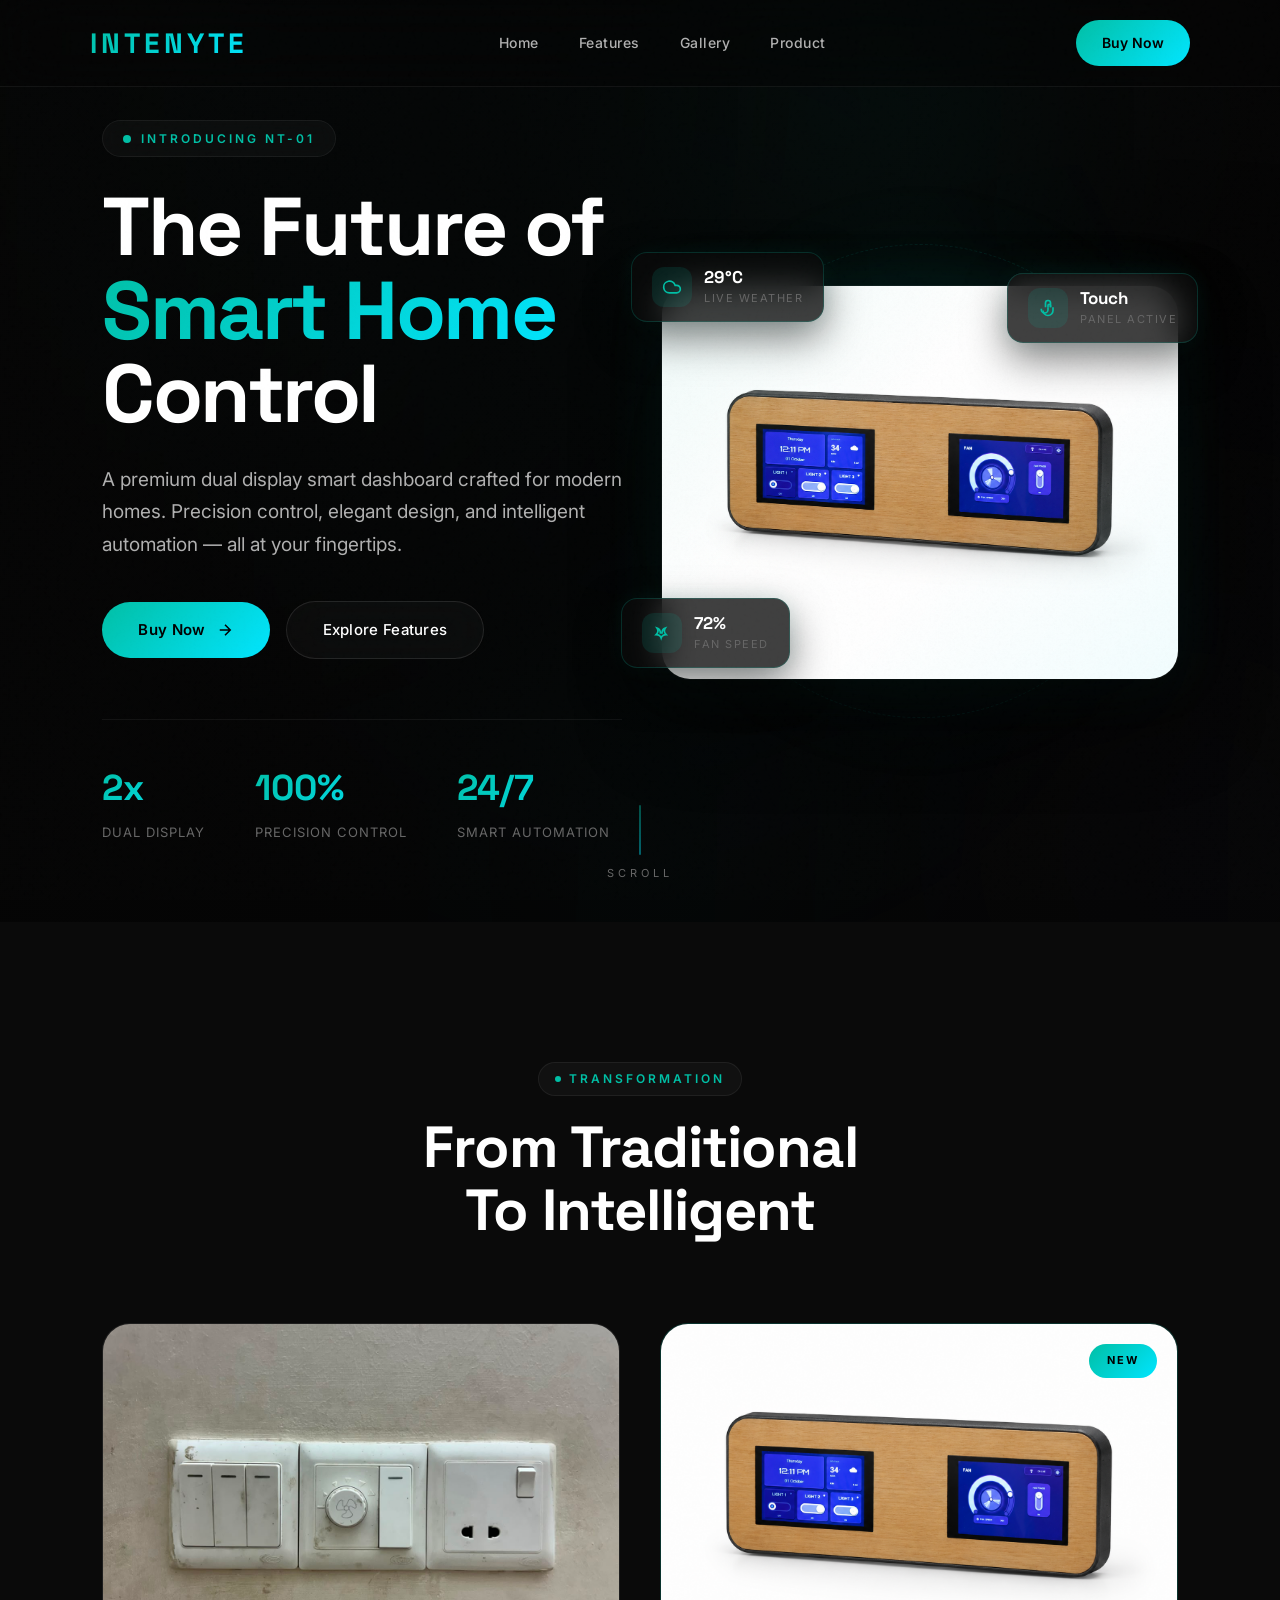
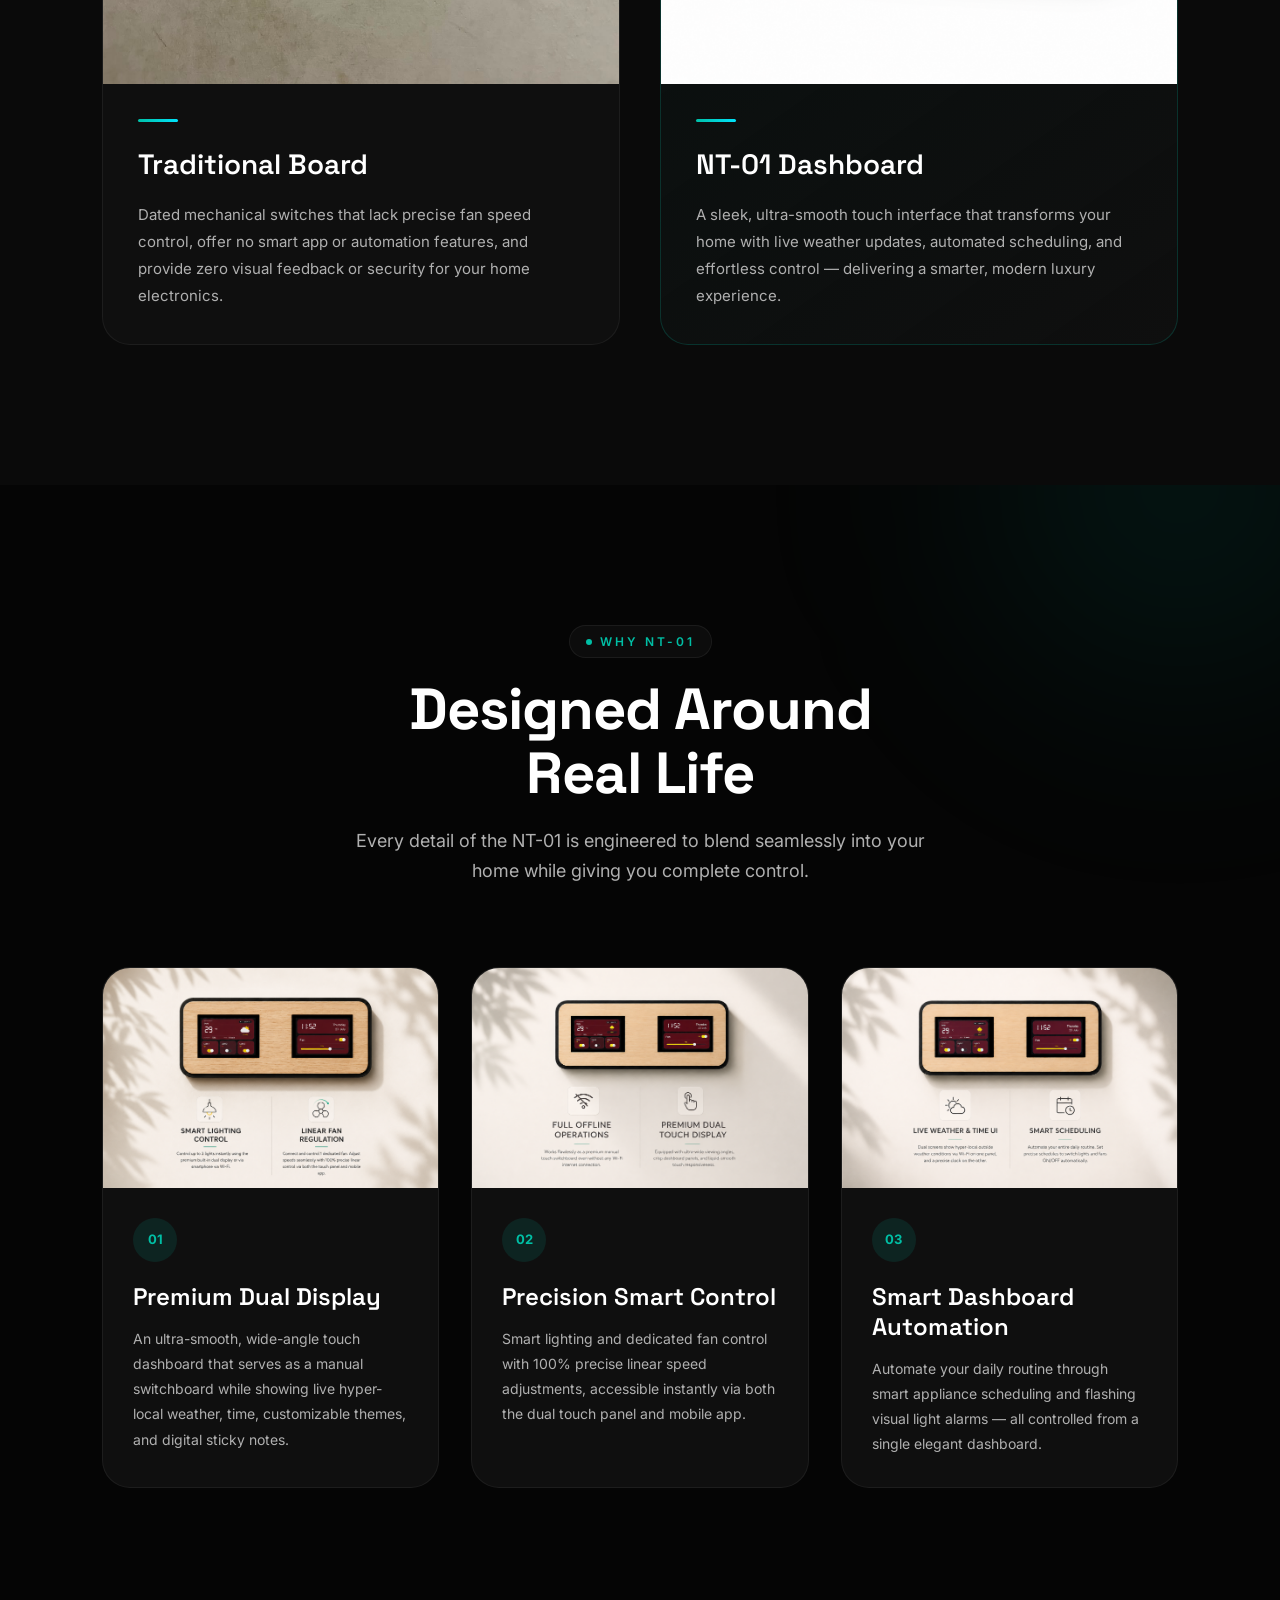
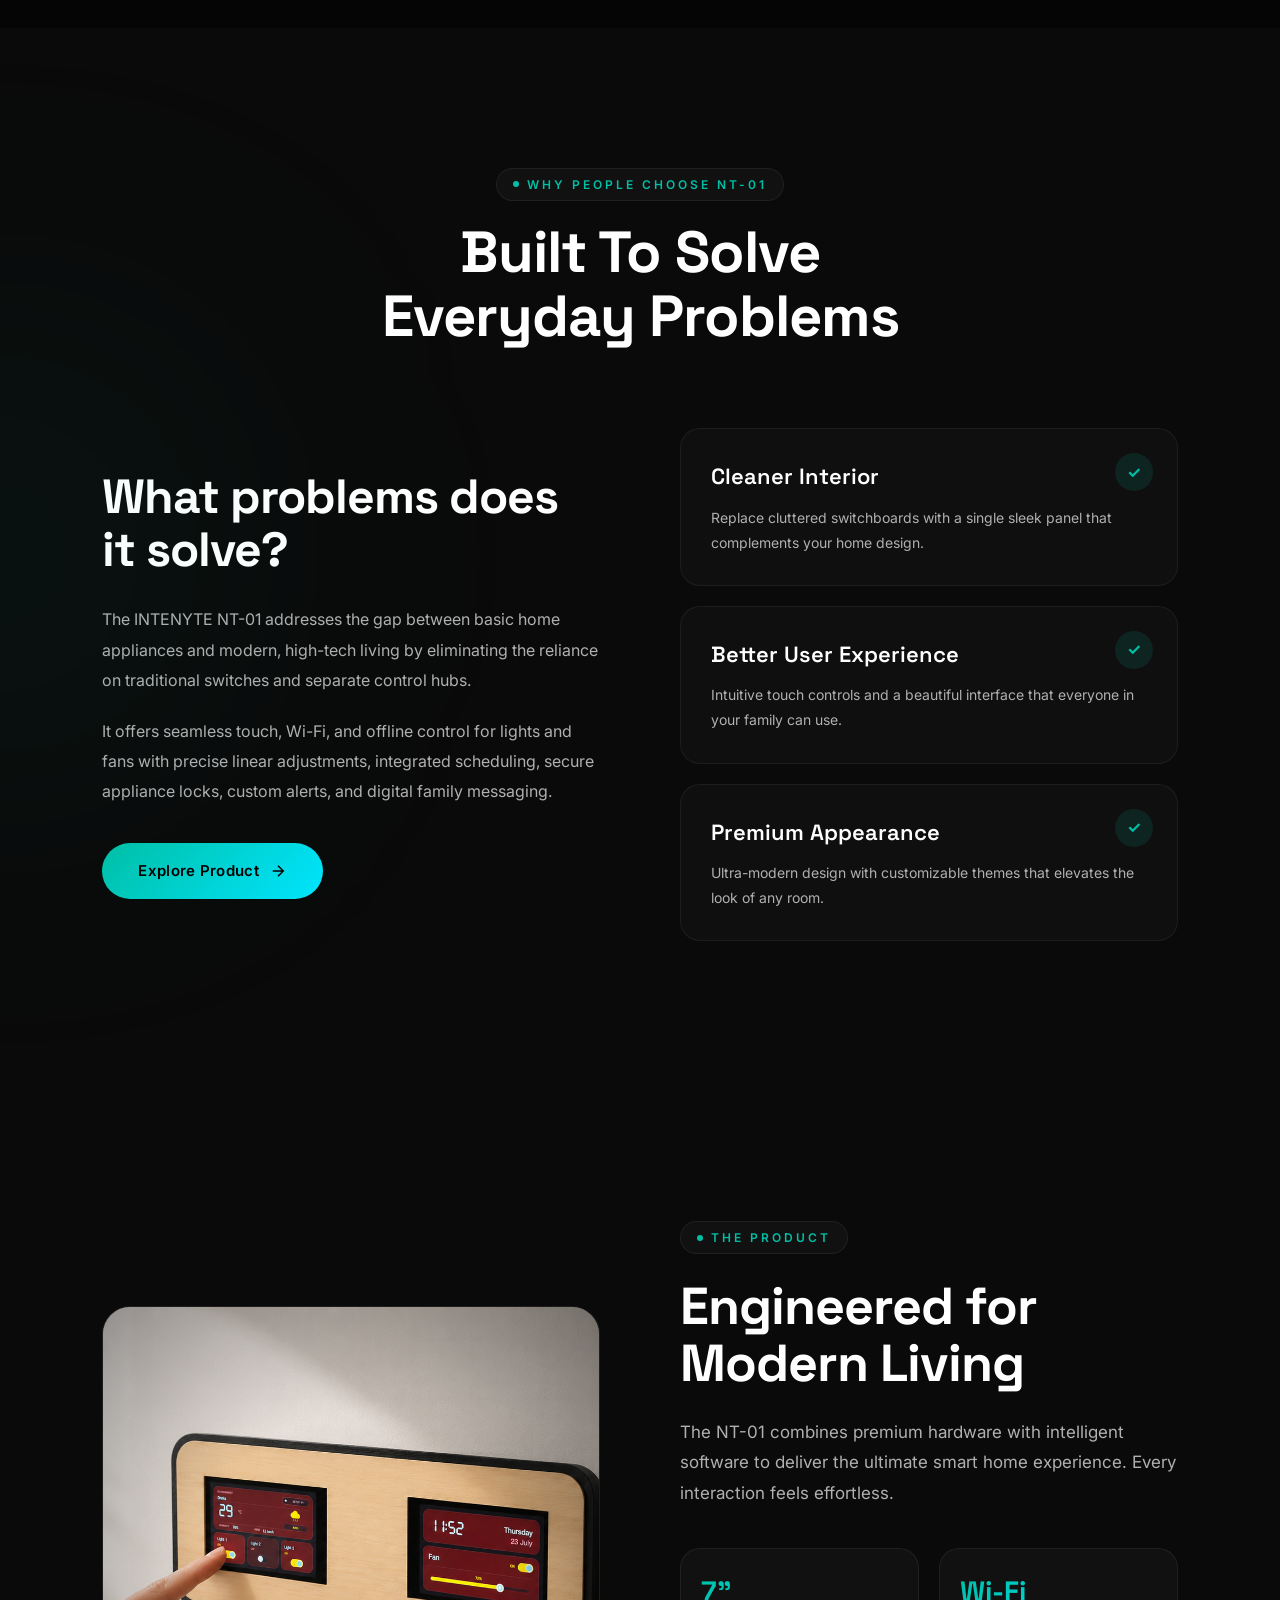
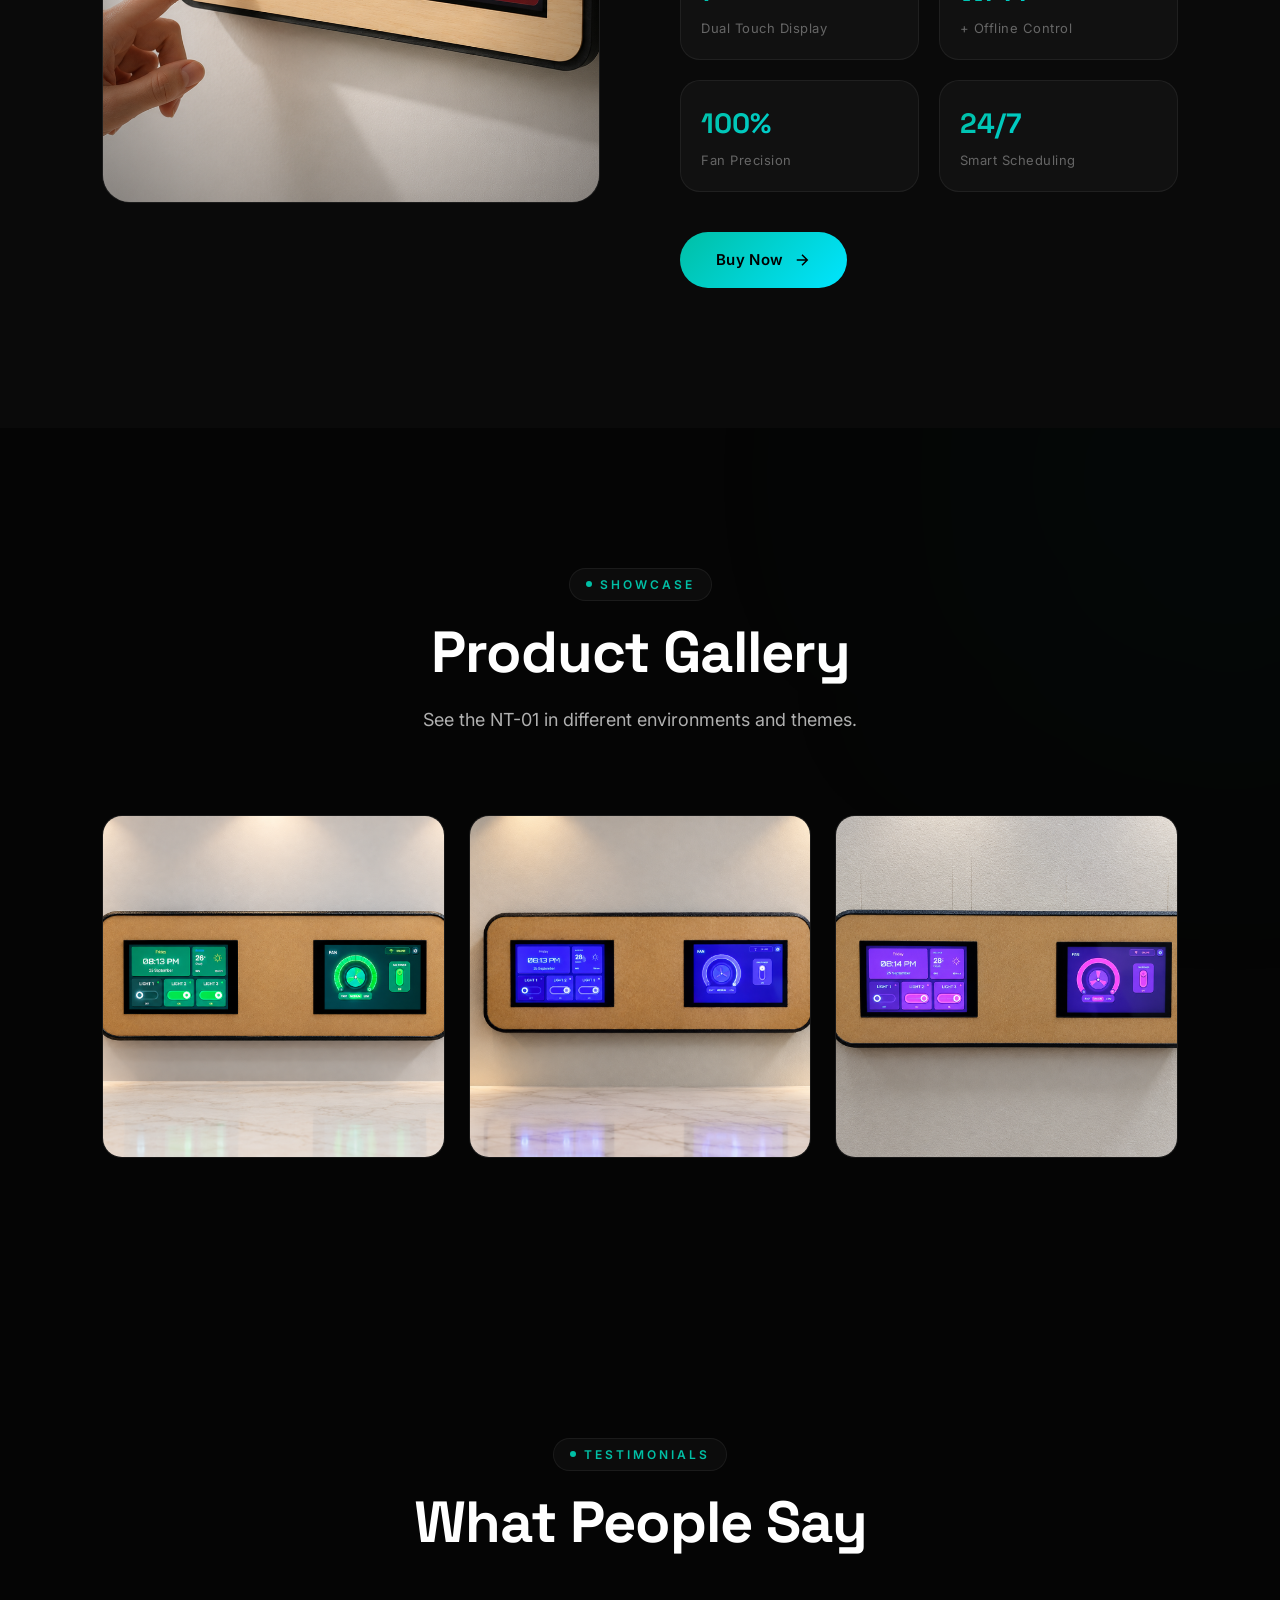
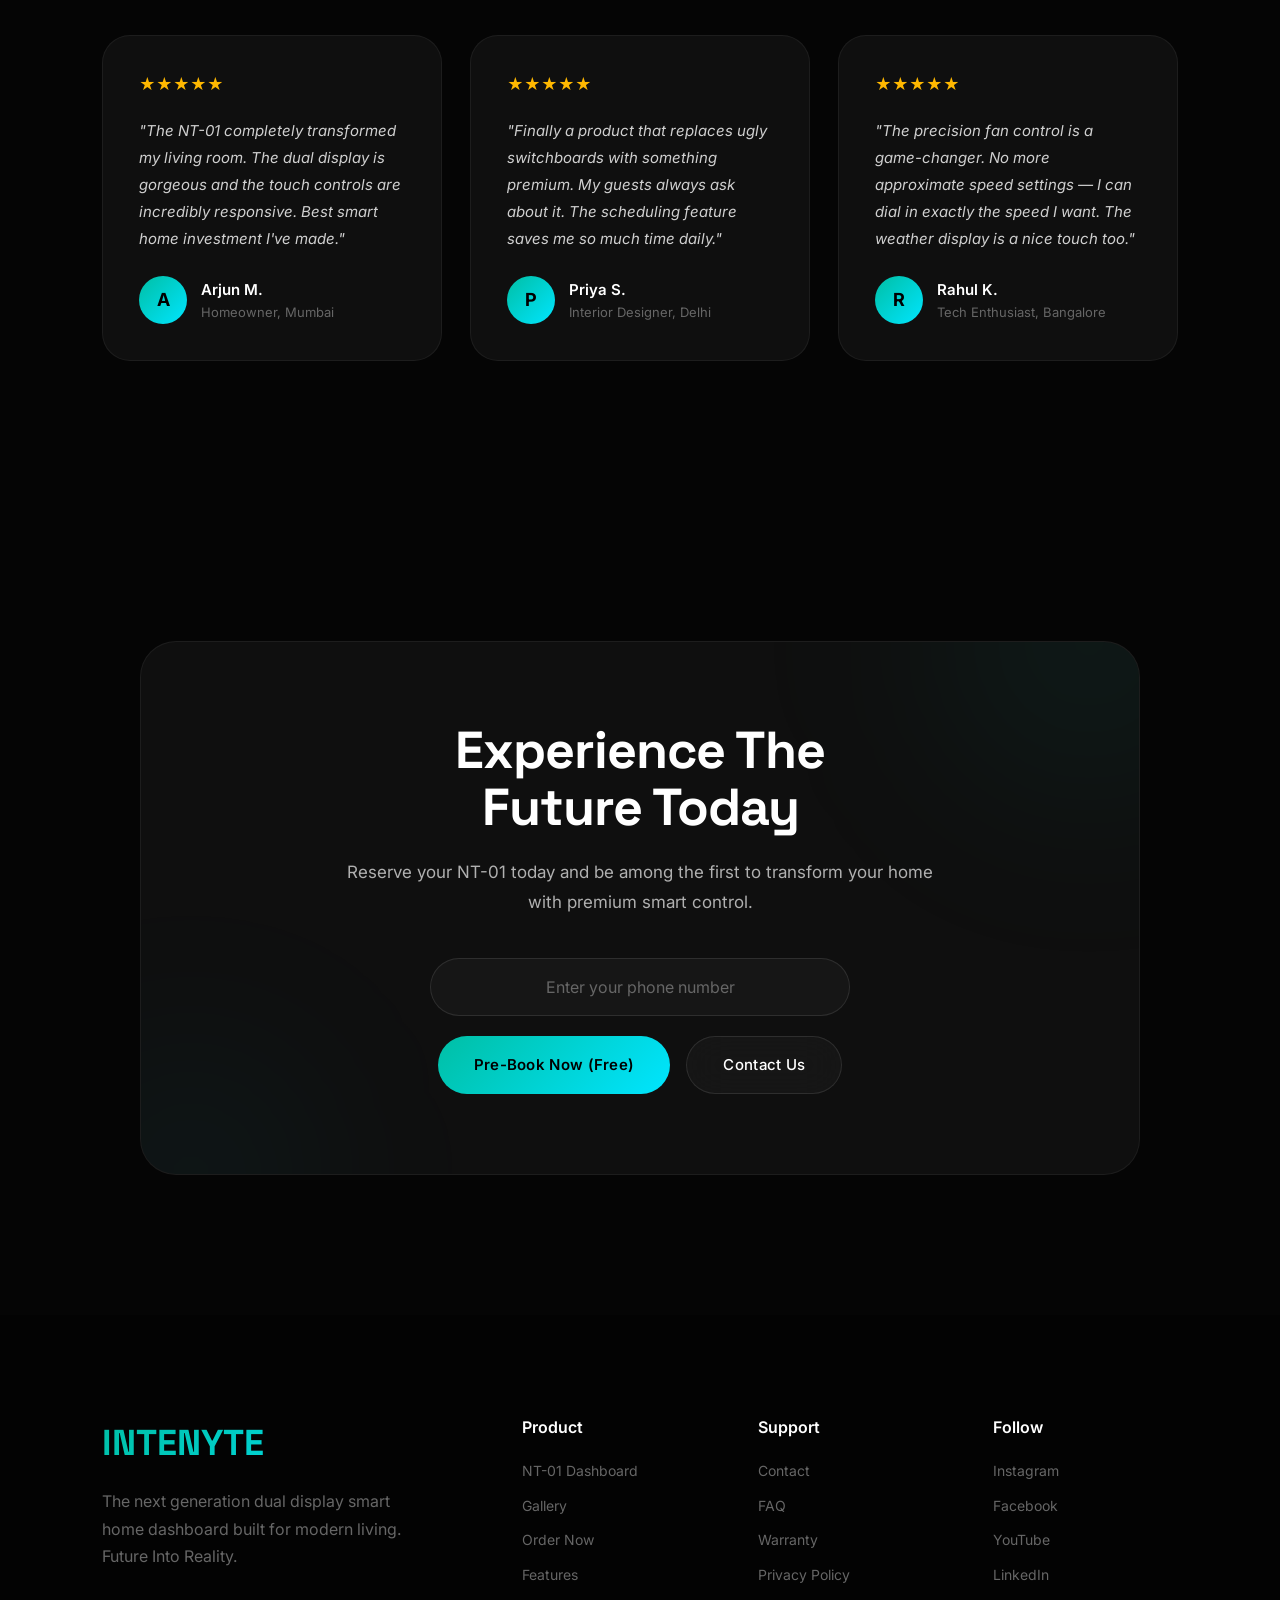
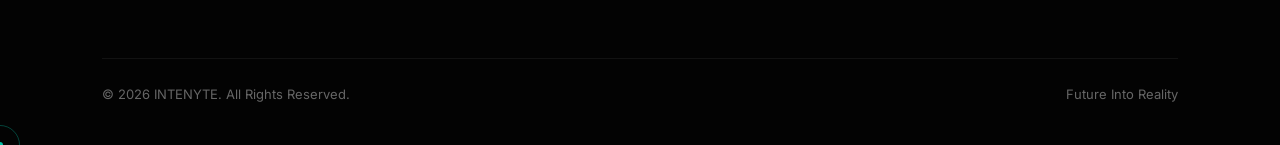
==== commit ec375e0d: "order page added" ====
--- a/index.html
+++ b/index.html
@@ -33,10 +33,10 @@
         <li><a href="#gallery">Gallery</a></li>
         <li><a href="/product">Product</a></li>
         <li class="mobile-nav-cta">
-            <a href="/product" class="nav-btn">Buy Now</a>
+            <a href="/order" class="nav-btn">Buy Now</a>
         </li>
     </ul>
-    <a href="/product" class="nav-btn desktop-nav-btn">Buy Now</a>
+    <a href="/order" class="nav-btn desktop-nav-btn">Buy Now</a>
     <button class="menu-toggle" id="menuToggle" aria-label="Toggle navigation" aria-expanded="false">
         <span></span>
         <span></span>
@@ -63,7 +63,7 @@
         Precision control, elegant design, and intelligent automation — all at your fingertips.
     </p>
     <div class="hero-buttons">
-        <a href="/product" class="primary-btn">
+        <a href="/order" class="primary-btn">
             Buy Now
             <svg width="18" height="18" viewBox="0 0 24 24" fill="none" stroke="currentColor" stroke-width="2"><path d="M5 12h14M12 5l7 7-7 7"/></svg>
         </a>
@@ -260,7 +260,7 @@
                 <div class="spec-label">Smart Scheduling</div>
             </div>
         </div>
-        <a href="/product" class="primary-btn">
+        <a href="/order" class="primary-btn">
             Buy Now
             <svg width="18" height="18" viewBox="0 0 24 24" fill="none" stroke="currentColor" stroke-width="2"><path d="M5 12h14M12 5l7 7-7 7"/></svg>
         </a>
@@ -358,7 +358,7 @@
         <h4>Product</h4>
         <a href="/product">NT-01 Dashboard</a>
         <a href="/product#gallery">Gallery</a>
-        <a href="/product#order">Order Now</a>
+        <a href="/order">Order Now</a>
         <a href="#features">Features</a>
     </div>
     <div class="footer-links">
--- a/style.css
+++ b/style.css
@@ -3992,3 +3992,577 @@
     .order-trust-item strong{font-size:15px;}
     .order-trust-item span{font-size:12.5px;}
 }
+
+/*==============================
+PREMIUM ORDER EXPERIENCE — FINAL ART
+==============================*/
+
+[hidden]{display:none !important;}
+
+/* --- Price block (product hero) --- */
+
+.price-block{
+    display:flex;
+    align-items:center;
+    gap:16px;
+    flex-wrap:wrap;
+    margin:-6px 0 26px;
+}
+
+.price-old{
+    font-size:20px;
+    color:var(--muted);
+    text-decoration:line-through;
+}
+
+.price-new{
+    font-family:var(--font-display);
+    font-size:46px;
+    font-weight:800;
+    letter-spacing:-1.5px;
+    background:var(--gradient-primary);
+    -webkit-background-clip:text;
+    -webkit-text-fill-color:transparent;
+    background-clip:text;
+    line-height:1;
+}
+
+.price-chip{
+    padding:7px 15px;
+    border-radius:999px;
+    background:linear-gradient(135deg,#00BFA5,#00E5FF);
+    color:#03130f;
+    font-size:12px;
+    font-weight:800;
+    letter-spacing:1.5px;
+    box-shadow:0 8px 22px rgba(0,191,165,.35);
+    transform:rotate(-3deg);
+}
+
+/* --- Aurora atmosphere --- */
+
+.order-aurora{
+    position:fixed;
+    width:620px;
+    height:620px;
+    border-radius:50%;
+    filter:blur(150px);
+    opacity:.32;
+    pointer-events:none;
+    z-index:0;
+}
+
+.aurora-1{
+    top:-180px;
+    left:-160px;
+    background:radial-gradient(circle,rgba(0,191,165,.55),transparent 70%);
+    animation:auroraDrift 15s ease-in-out infinite alternate;
+}
+
+.aurora-2{
+    bottom:-220px;
+    right:-170px;
+    background:radial-gradient(circle,rgba(0,229,255,.4),transparent 70%);
+    animation:auroraDrift 19s ease-in-out infinite alternate-reverse;
+}
+
+@keyframes auroraDrift{
+    from{transform:translate(0,0) scale(1);}
+    to{transform:translate(70px,50px) scale(1.18);}
+}
+
+/* --- Order hero --- */
+
+.order-hero{
+    padding:160px 8% 40px;
+    text-align:center;
+    position:relative;
+    overflow:hidden;
+}
+
+.order-hero::after{
+    content:"NT-01";
+    position:absolute;
+    left:50%;
+    top:42%;
+    transform:translate(-50%,-50%);
+    font-family:var(--font-display);
+    font-size:clamp(150px,26vw,380px);
+    font-weight:800;
+    letter-spacing:-10px;
+    line-height:1;
+    color:transparent;
+    -webkit-text-stroke:1px rgba(255,255,255,.05);
+    pointer-events:none;
+    z-index:0;
+}
+
+.order-hero-inner{
+    max-width:920px;
+    margin:0 auto;
+    position:relative;
+    z-index:1;
+}
+
+.offer-badge{
+    display:inline-flex;
+    align-items:center;
+    gap:10px;
+    padding:10px 22px;
+    border-radius:999px;
+    background:linear-gradient(90deg,rgba(0,191,165,.16),rgba(0,229,255,.12));
+    border:1px solid rgba(0,191,165,.45);
+    color:#7ff5e3;
+    font-size:12px;
+    font-weight:700;
+    letter-spacing:3px;
+    margin-bottom:30px;
+    position:relative;
+    overflow:hidden;
+}
+
+.offer-badge::after{
+    content:"";
+    position:absolute;
+    inset:0;
+    background:linear-gradient(110deg,transparent 30%,rgba(255,255,255,.28) 50%,transparent 70%);
+    transform:translateX(-120%);
+    animation:offerShimmer 3.2s ease-in-out infinite;
+}
+
+@keyframes offerShimmer{
+    0%{transform:translateX(-120%);}
+    55%,100%{transform:translateX(120%);}
+}
+
+.offer-badge-dot{
+    width:8px;
+    height:8px;
+    border-radius:50%;
+    background:var(--teal);
+    box-shadow:0 0 12px var(--teal);
+    animation:pulseDot 1.6s ease-in-out infinite;
+}
+
+@keyframes pulseDot{
+    0%,100%{opacity:1;transform:scale(1);}
+    50%{opacity:.45;transform:scale(.7);}
+}
+
+.order-hero-title{
+    font-family:var(--font-display);
+    font-size:clamp(40px,6vw,66px);
+    font-weight:800;
+    line-height:1.08;
+    letter-spacing:-2px;
+    margin-bottom:22px;
+}
+
+.order-hero-sub{
+    max-width:640px;
+    margin:0 auto 36px;
+    color:var(--text);
+    font-size:17px;
+    line-height:1.75;
+}
+
+.offer-price{
+    display:flex;
+    align-items:baseline;
+    justify-content:center;
+    gap:18px;
+    flex-wrap:wrap;
+    margin-bottom:48px;
+}
+
+.offer-price-old{
+    font-size:25px;
+    color:var(--muted);
+    text-decoration:line-through;
+}
+
+.offer-price-new{
+    font-family:var(--font-display);
+    font-size:58px;
+    font-weight:800;
+    letter-spacing:-2.5px;
+    line-height:1;
+    background:var(--gradient-primary);
+    -webkit-background-clip:text;
+    -webkit-text-fill-color:transparent;
+    background-clip:text;
+    text-shadow:0 0 60px rgba(0,191,165,.35);
+}
+
+.offer-price-chip{
+    padding:8px 17px;
+    border-radius:999px;
+    background:rgba(0,191,165,.12);
+    border:1px solid rgba(0,191,165,.5);
+    color:var(--teal);
+    font-size:13px;
+    font-weight:800;
+    letter-spacing:1.5px;
+    transform:rotate(-4deg);
+}
+
+.order-trust-hero{
+    margin-bottom:0;
+    justify-content:center;
+}
+
+.order-trust-hero .order-trust-item{
+    animation:trustRise .7s ease backwards;
+}
+
+.order-trust-hero .order-trust-item:nth-child(2){animation-delay:.12s;}
+.order-trust-hero .order-trust-item:nth-child(3){animation-delay:.24s;}
+
+@keyframes trustRise{
+    from{opacity:0;transform:translateY(18px);}
+    to{opacity:1;transform:translateY(0);}
+}
+
+/* --- Order main --- */
+
+.order-main{
+    padding-top:70px;
+}
+
+.order-summary-img .oss-chip{
+    position:absolute;
+    top:14px;
+    right:14px;
+    padding:7px 14px;
+    border-radius:999px;
+    background:linear-gradient(135deg,#00BFA5,#00E5FF);
+    color:#03130f;
+    font-size:11px;
+    font-weight:800;
+    letter-spacing:1.5px;
+    box-shadow:0 8px 22px rgba(0,191,165,.4);
+    z-index:2;
+}
+
+.order-summary-img{position:relative;}
+
+.row-old-price{
+    text-decoration:line-through;
+    color:var(--muted);
+}
+
+.order-summary-row.row-save span{color:var(--teal);}
+.order-summary-row.row-save span:last-child{font-weight:700;}
+
+.pay-method{
+    display:flex;
+    align-items:center;
+    gap:9px;
+    padding:12px 16px;
+    border-radius:14px;
+    background:rgba(0,191,165,.08);
+    border:1px solid rgba(0,191,165,.32);
+    font-size:13.5px;
+    color:var(--text);
+    margin:16px 0 6px;
+}
+
+.pay-method strong{color:var(--white);}
+
+.pay-method-dot{
+    width:8px;
+    height:8px;
+    border-radius:50%;
+    background:var(--teal);
+    box-shadow:0 0 10px var(--teal);
+    flex-shrink:0;
+}
+
+.order-back-link{
+    display:inline-block;
+    margin-top:18px;
+    font-size:13.5px;
+    color:var(--muted);
+    transition:color .3s;
+}
+
+.order-back-link:hover{color:var(--teal);}
+
+/* --- Premium form card --- */
+
+.order-form-card-premium{
+    border:1px solid transparent;
+    background:
+        linear-gradient(var(--bg-card),var(--bg-card)) padding-box,
+        linear-gradient(135deg,rgba(0,191,165,.65),rgba(0,229,255,.25) 45%,rgba(124,77,255,.45)) border-box;
+    box-shadow:0 34px 80px rgba(0,0,0,.5);
+}
+
+.ofc-head{
+    display:flex;
+    align-items:center;
+    gap:16px;
+    margin-bottom:26px;
+}
+
+.ofc-lock{
+    width:50px;
+    height:50px;
+    border-radius:15px;
+    display:flex;
+    align-items:center;
+    justify-content:center;
+    flex-shrink:0;
+    background:var(--teal-glow);
+    border:1px solid rgba(0,191,165,.4);
+    color:var(--teal);
+}
+
+.ofc-lock svg{width:23px;height:23px;}
+
+.ofc-head h3{margin-bottom:3px;}
+.ofc-head p{font-size:13px;color:var(--muted);}
+
+.order-submit.is-loading{
+    pointer-events:none;
+    opacity:.8;
+}
+
+.order-submit.is-loading::after{
+    content:"";
+    width:16px;
+    height:16px;
+    border:2px solid rgba(255,255,255,.35);
+    border-top-color:#fff;
+    border-radius:50%;
+    margin-left:10px;
+    animation:btnSpin .7s linear infinite;
+}
+
+@keyframes btnSpin{to{transform:rotate(360deg);}}
+
+.order-form-error{
+    margin-top:14px;
+    font-size:14px;
+    color:#ff8a8a;
+    text-align:center;
+    line-height:1.6;
+}
+
+.order-form-error a{color:#ffb3b3;text-decoration:underline;}
+
+/* --- Success screen --- */
+
+.order-success{
+    text-align:center;
+    padding:24px 4px 10px;
+    animation:osFadeUp .55s cubic-bezier(.2,.8,.2,1);
+}
+
+@keyframes osFadeUp{
+    from{opacity:0;transform:translateY(22px);}
+    to{opacity:1;transform:translateY(0);}
+}
+
+.os-check{
+    width:98px;
+    height:98px;
+    margin:4px auto 26px;
+}
+
+.os-check svg{width:100%;height:100%;}
+
+.os-check-circle{
+    stroke:var(--teal);
+    stroke-width:2.5;
+    stroke-dasharray:151;
+    stroke-dashoffset:151;
+    animation:osDraw .75s ease forwards;
+}
+
+.os-check-mark{
+    stroke:var(--teal);
+    stroke-width:4;
+    stroke-linecap:round;
+    stroke-linejoin:round;
+    stroke-dasharray:48;
+    stroke-dashoffset:48;
+    animation:osDraw .5s .55s ease forwards;
+}
+
+@keyframes osDraw{to{stroke-dashoffset:0;}}
+
+.order-success h3{
+    font-family:var(--font-display);
+    font-size:27px;
+    font-weight:700;
+    margin-bottom:12px;
+}
+
+.os-text{
+    color:var(--text-light);
+    font-size:15.5px;
+    line-height:1.75;
+    max-width:430px;
+    margin:0 auto 26px;
+}
+
+.os-ref{
+    display:inline-flex;
+    flex-direction:column;
+    gap:5px;
+    padding:15px 34px;
+    border-radius:16px;
+    background:var(--glass);
+    border:1px dashed rgba(0,191,165,.55);
+    margin-bottom:28px;
+}
+
+.os-ref-label{
+    font-size:10px;
+    letter-spacing:3px;
+    color:var(--muted);
+    font-weight:700;
+}
+
+.os-ref-value{
+    font-family:var(--font-display);
+    font-size:26px;
+    font-weight:700;
+    color:var(--teal);
+    letter-spacing:2.5px;
+}
+
+.os-actions{
+    display:flex;
+    gap:12px;
+    justify-content:center;
+    flex-wrap:wrap;
+    margin-bottom:16px;
+}
+
+.os-note{font-size:12.5px;color:var(--muted);}
+
+/* --- Reassurance --- */
+
+.order-reassure{
+    padding-top:0;
+    padding-bottom:130px;
+}
+
+.order-reassure-grid{
+    display:grid;
+    grid-template-columns:repeat(auto-fit,minmax(250px,1fr));
+    gap:24px;
+    max-width:1080px;
+    margin:0 auto;
+}
+
+.order-reassure .glass-card{padding:30px 26px;}
+
+/* --- Gallery lightbox --- */
+
+.lightbox{
+    position:fixed;
+    inset:0;
+    z-index:10000;
+    display:flex;
+    align-items:center;
+    justify-content:center;
+    padding:26px;
+    background:rgba(3,3,3,.92);
+    backdrop-filter:blur(16px);
+    opacity:0;
+    visibility:hidden;
+    transition:opacity .35s ease,visibility .35s ease;
+}
+
+.lightbox.open{
+    opacity:1;
+    visibility:visible;
+}
+
+.lightbox img{
+    max-width:92vw;
+    max-height:86vh;
+    border-radius:18px;
+    border:1px solid rgba(255,255,255,.14);
+    box-shadow:0 44px 110px rgba(0,0,0,.75);
+    transform:scale(.94);
+    transition:transform .4s cubic-bezier(.2,.8,.2,1);
+    object-fit:contain;
+}
+
+.lightbox.open img{transform:scale(1);}
+
+.lightbox-close{
+    position:absolute;
+    top:22px;
+    right:26px;
+    width:48px;
+    height:48px;
+    border-radius:50%;
+    background:rgba(255,255,255,.06);
+    border:1px solid rgba(255,255,255,.18);
+    color:#fff;
+    font-size:26px;
+    line-height:1;
+    cursor:pointer;
+    display:flex;
+    align-items:center;
+    justify-content:center;
+    transition:.35s;
+}
+
+.lightbox-close:hover{
+    background:rgba(0,191,165,.18);
+    border-color:var(--teal);
+    transform:rotate(90deg);
+}
+
+/*--- Responsive — order experience --- */
+
+@media(max-width:900px){
+    .order-hero{padding-top:130px;padding-bottom:30px;}
+    .order-hero-title{letter-spacing:-1.2px;}
+    .offer-price-new{font-size:46px;}
+    .offer-price-old{font-size:21px;}
+    .price-block{justify-content:center;}
+    .order-main{padding-top:50px;}
+    .order-reassure{padding-bottom:90px;}
+    .ofc-head h3{font-size:21px;}
+    .os-check{width:84px;height:84px;}
+    .order-success h3{font-size:23px;}
+    .os-ref{padding:13px 26px;}
+    .os-ref-value{font-size:23px;}
+    .os-actions{flex-direction:column;align-items:stretch;}
+    .os-actions .primary-btn,.os-actions .secondary-btn{width:100%;justify-content:center;}
+}
+
+@media(max-width:768px){
+    .order-hero-title{font-size:38px;}
+    .order-hero-sub{font-size:15.5px;}
+    .offer-price{gap:12px;margin-bottom:38px;}
+    .offer-price-new{font-size:40px;}
+    .offer-price-chip{font-size:12px;}
+    .price-new{font-size:36px;}
+    .price-old{font-size:17px;}
+    .price-chip{font-size:11px;}
+    .order-hero::after{letter-spacing:-4px;}
+    .order-reassure .glass-card{padding:24px 20px;}
+}
+
+@media(max-width:480px){
+    .order-hero{padding-top:115px;}
+    .order-hero-title{font-size:31px;letter-spacing:-.8px;}
+    .offer-badge{font-size:10.5px;letter-spacing:2px;padding:9px 16px;}
+    .offer-price-new{font-size:36px;}
+    .offer-price-old{font-size:18px;}
+    .price-new{font-size:31px;}
+    .price-block{gap:10px;}
+    .os-ref{padding:12px 20px;}
+    .os-ref-value{font-size:21px;}
+    .os-text{font-size:14.5px;}
+    .lightbox{padding:14px;}
+    .lightbox img{border-radius:14px;}
+}
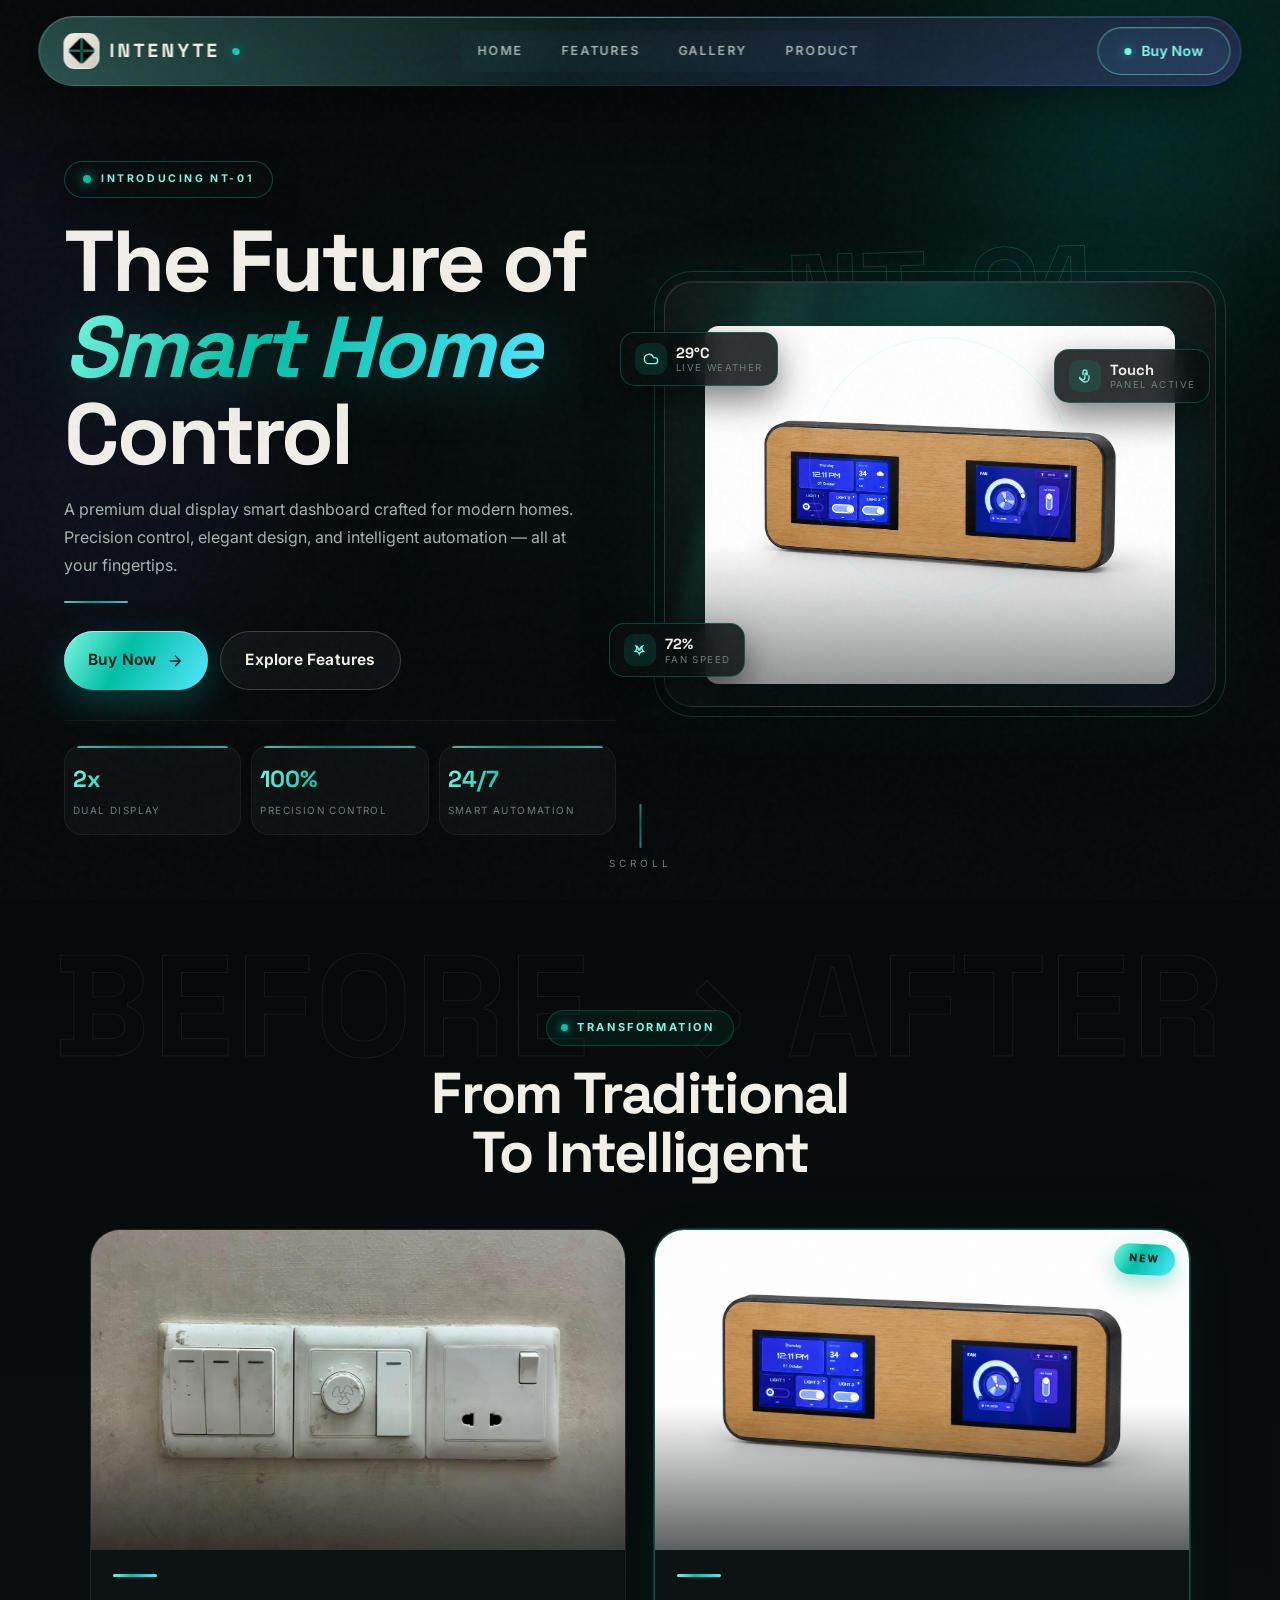
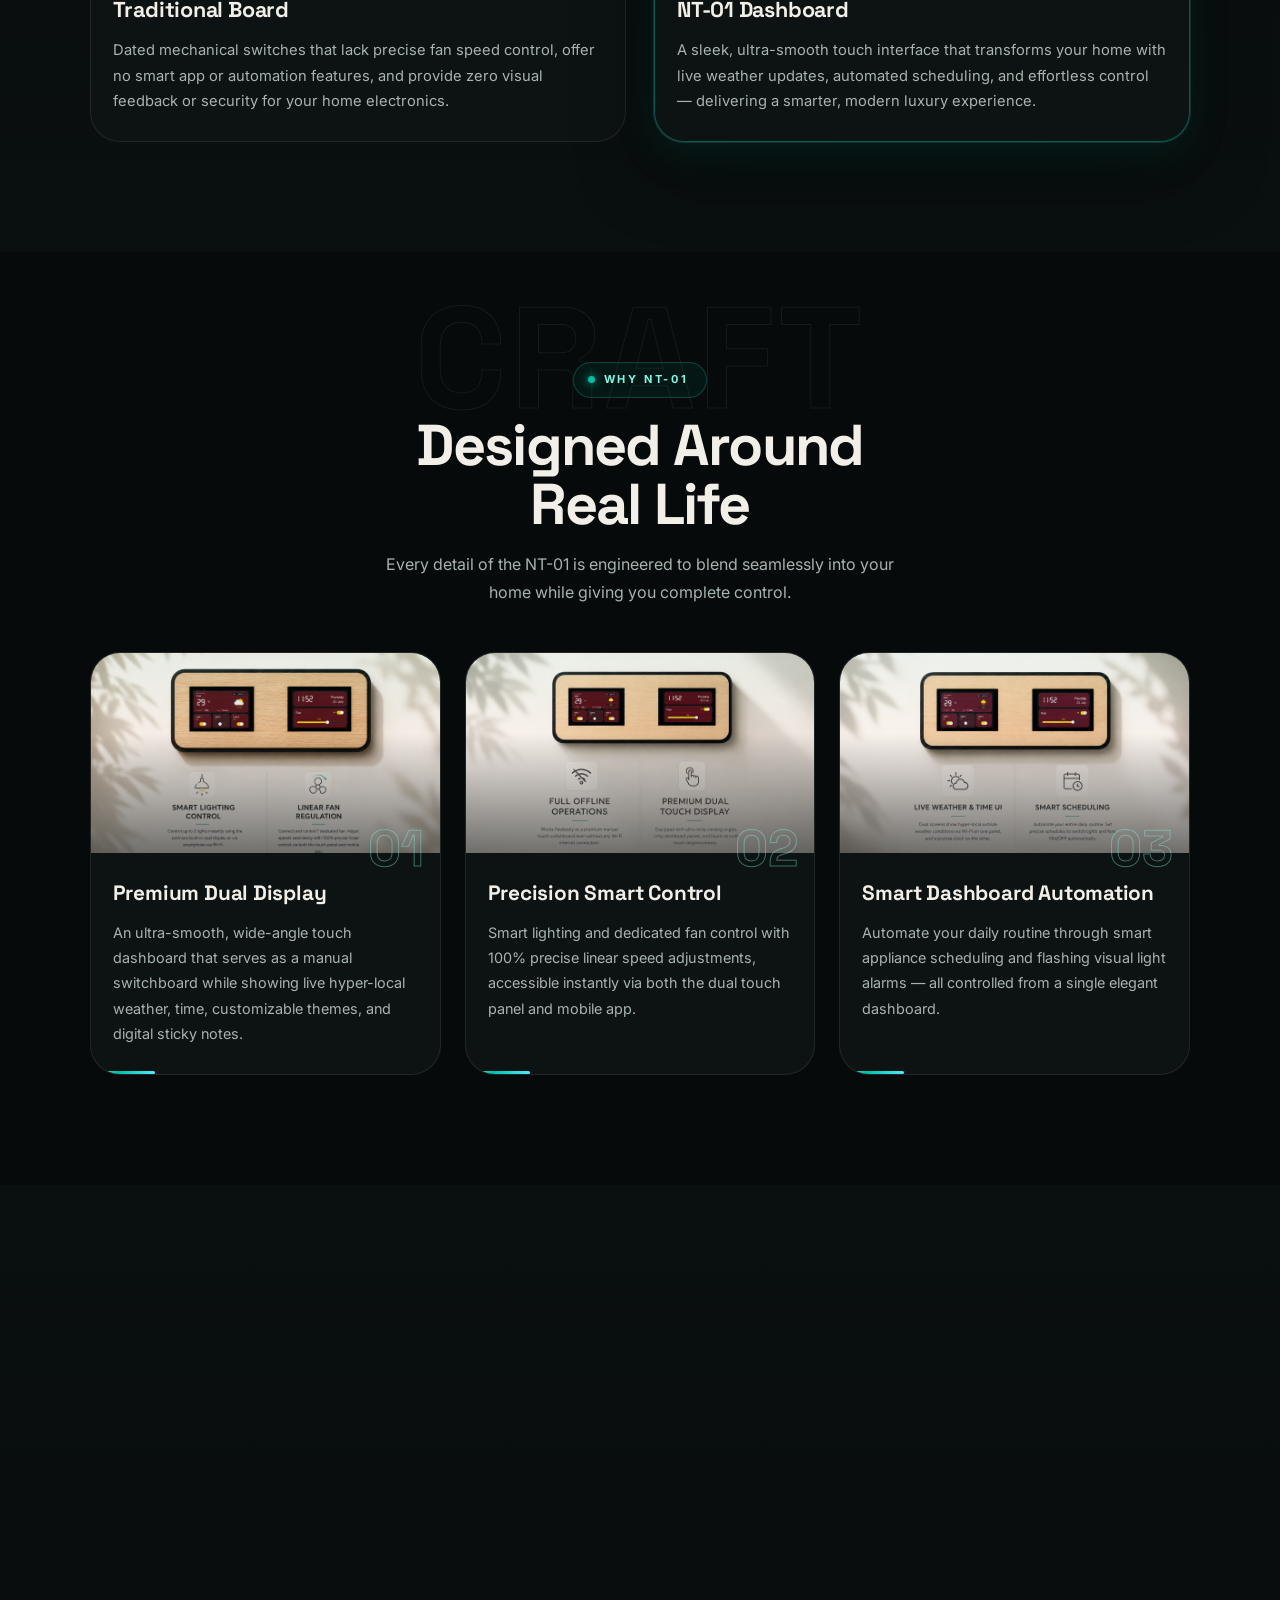
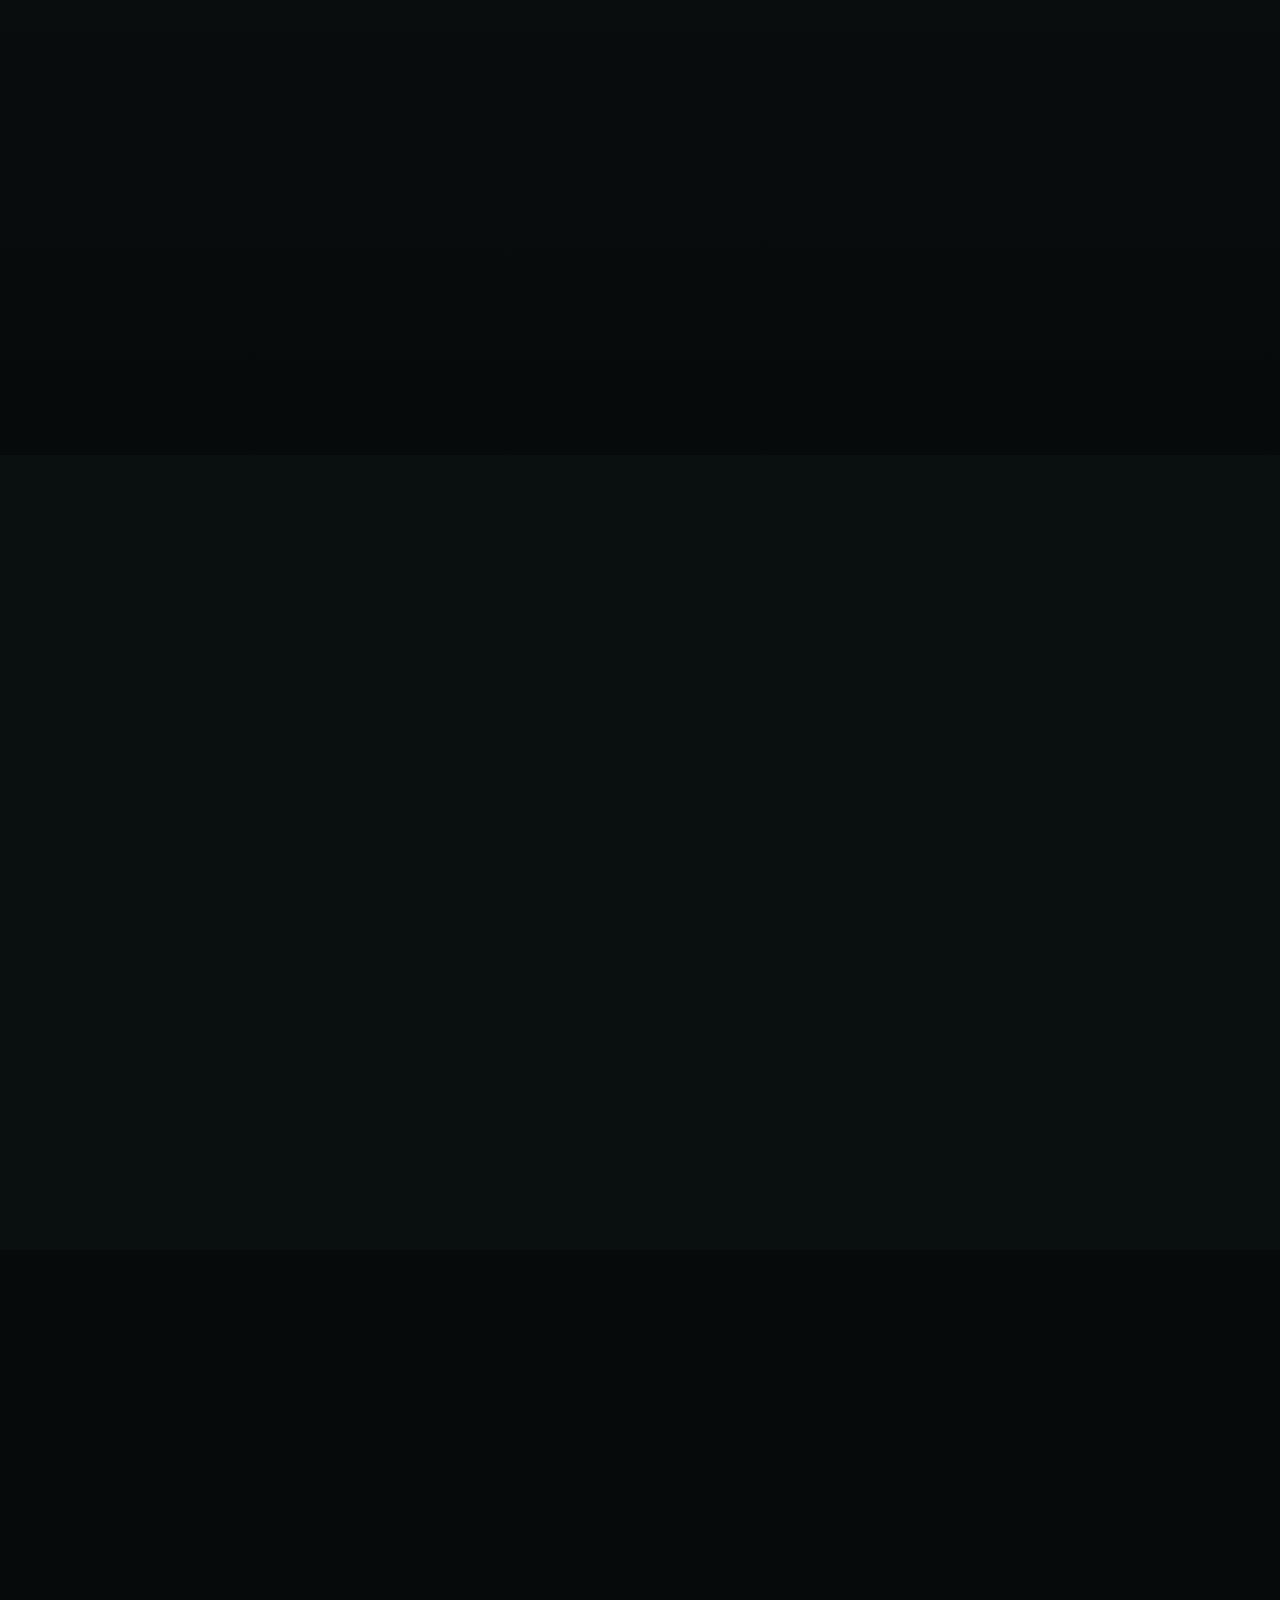
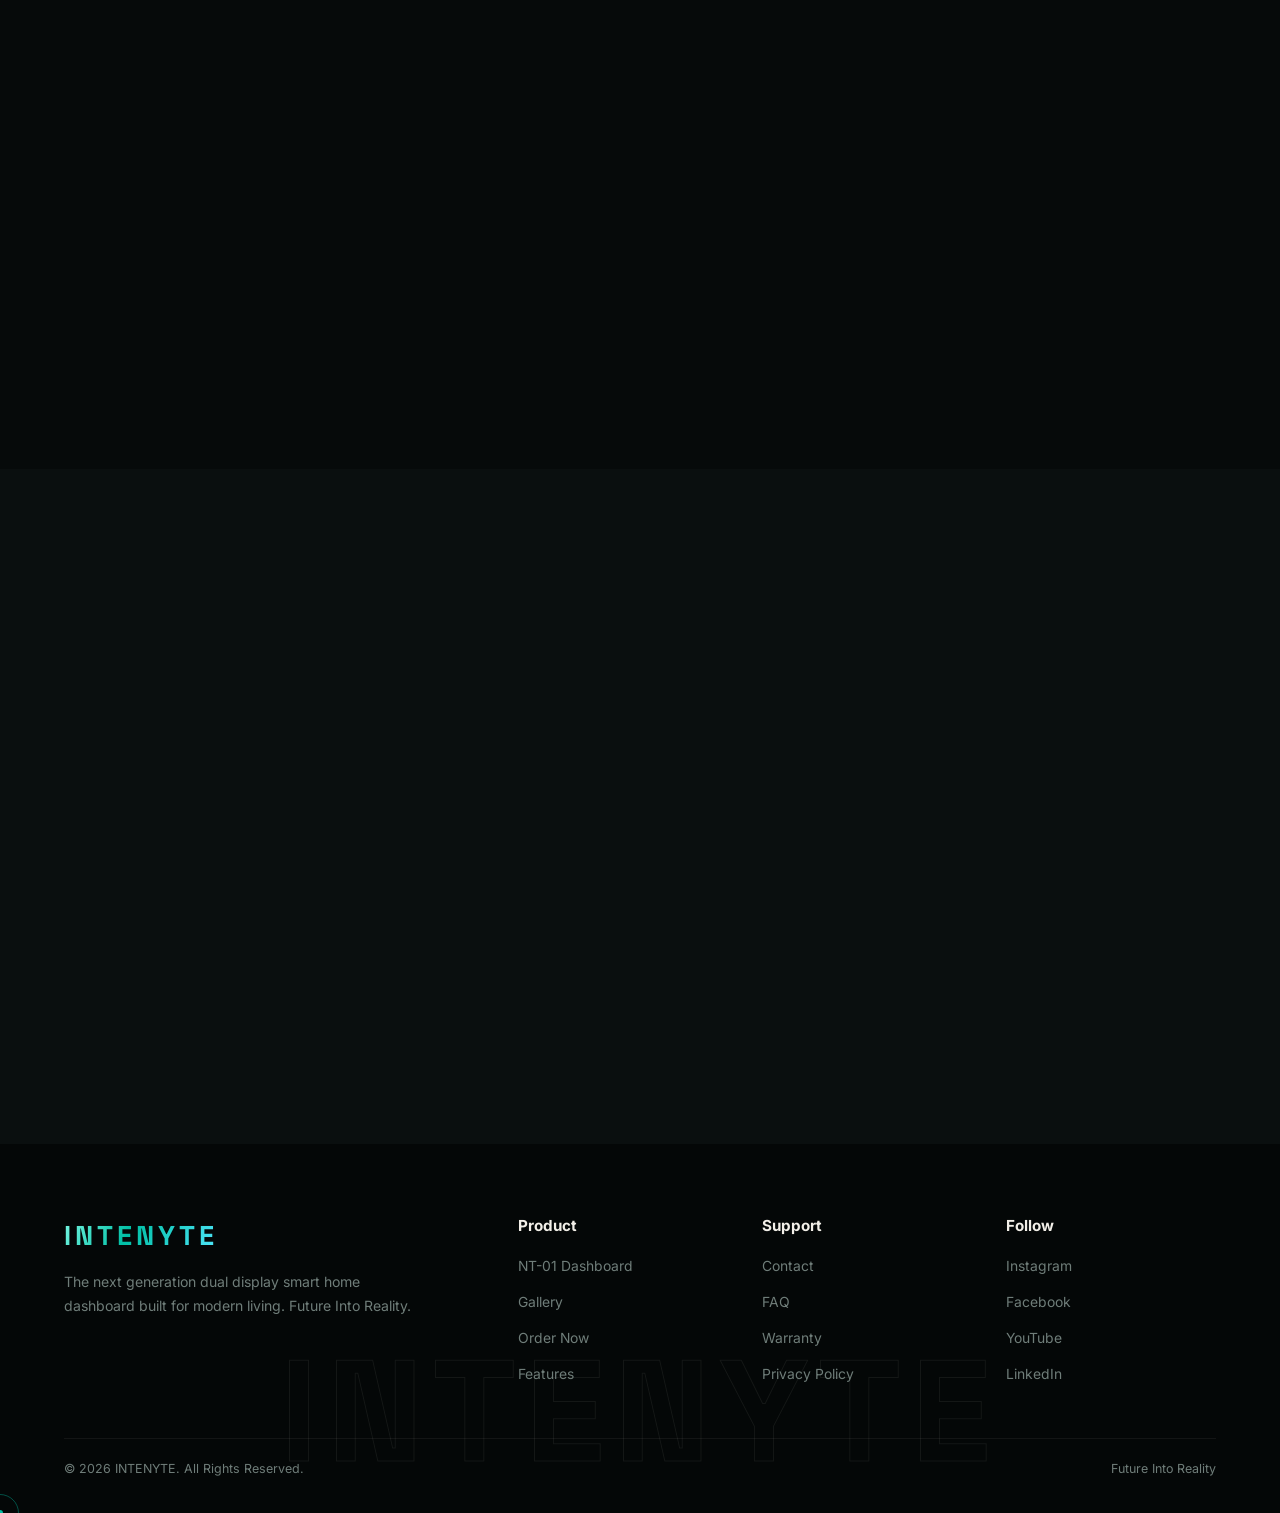
==== commit 7cac37bc: "redesigned the website and seo added" ====
--- a/index.html
+++ b/index.html
@@ -3,10 +3,25 @@
 
 <head>
 <meta charset="UTF-8">
-<meta name="viewport" content="width=device-width, initial-scale=1.0">
-<title>INTENYTE INTERNATIONAL</title>
-<meta name="description" content="INTENYTE INTERNATIONAL — The future of smart home control. Premium NT-01 dual display dashboard with precision control, automation, and elegant design.">
+<meta name="viewport" content="width=device-width, initial-scale=1.0, viewport-fit=cover">
+<title>INTENYTE NT-01 — Smart Switchboard for Modern Homes | Touch Control, Automation</title>
+<meta name="description" content="Meet the INTENYTE NT-01 smart switchboard: premium dual touch display, 100% precise fan control, Wi-Fi + offline mode, scheduling & live weather. Upgrade your home to intelligent control.">
+<meta name="keywords" content="smart switchboard, smart home switchboard, touch switchboard, smart switch board India, home automation panel, NT-01, INTENYTE">
+<meta name="robots" content="index, follow, max-image-preview:large">
+<meta name="theme-color" content="#060a0a">
 <link rel="canonical" href="https://intenyte.com/">
+<meta property="og:type" content="website">
+<meta property="og:site_name" content="INTENYTE">
+<meta property="og:title" content="INTENYTE NT-01 — The Future of Smart Home Control">
+<meta property="og:description" content="Premium dual-display smart switchboard with precision control, automation & elegant design.">
+<meta property="og:url" content="https://intenyte.com/">
+<meta property="og:image" content="https://intenyte.com/img/Hero_image.png">
+<meta name="twitter:card" content="summary_large_image">
+<meta name="twitter:title" content="INTENYTE NT-01 — Smart Switchboard for Modern Homes">
+<meta name="twitter:description" content="Dual touch display. Precision fan control. Wi-Fi + offline. Scheduling, weather & themes.">
+<meta name="twitter:image" content="https://intenyte.com/img/Hero_image.png">
+<link rel="preload" as="image" href="img/Hero_image.png" fetchpriority="high">
+<script type="application/ld+json">{"@context":"https://schema.org","@type":"Product","name":"INTENYTE NT-01 Smart Switchboard","brand":{"@type":"Brand","name":"INTENYTE"},"description":"Premium dual-display smart home switchboard with touch control, precision fan speed, Wi-Fi + offline mode, scheduling and live weather.","image":"https://intenyte.com/img/Hero_image.png","offers":{"@type":"Offer","priceCurrency":"BDT","price":"9999","availability":"https://schema.org/InStock","url":"https://intenyte.com/order"}}</script>
 <link rel="icon" type="image/png" href="img/INTENYTE--LOGO.png">
 <link rel="apple-touch-icon" href="img/INTENYTE--LOGO.png">
 <link rel="preconnect" href="https://fonts.googleapis.com">
@@ -26,7 +41,7 @@
 <!-- HEADER -->
 <header class="header">
 <nav class="navbar">
-    <a href="/" class="logo">INTENYTE</a>
+    <a href="/" class="logo"><img class="logo-img" src="img/INTENYTE--LOGO.png" alt="INTENYTE logo" width="64" height="64">INTENYTE</a>
     <ul class="nav-links" id="navLinks">
         <li><a href="/">Home</a></li>
         <li><a href="#features">Features</a></li>
@@ -90,7 +105,7 @@
     <div class="hero-ring ring-1"></div>
     <div class="hero-ring ring-2"></div>
     <div class="hero-image">
-        <img src="img/Hero_image.png" alt="NT-01 Smart Dashboard">
+        <img src="img/Hero_image.png" alt="INTENYTE NT-01 smart switchboard with dual touch display" fetchpriority="high" decoding="async">
     </div>
     <div class="hero-float-card hero-float-weather">
         <div class="hfc-icon">
@@ -119,6 +134,18 @@
             <span class="hfc-label">Panel Active</span>
         </div>
     </div>
+</div>
+
+<div class="hero-hook">
+    <div class="hero-hook-price">
+        <span class="hero-hook-old">&#2547;12,499</span>
+        <span class="hero-hook-new">&#2547;9,999</span>
+        <span class="hero-hook-off">20% OFF &bull; COD</span>
+    </div>
+    <a href="/order" class="primary-btn">
+        Buy Now
+        <svg width="18" height="18" viewBox="0 0 24 24" fill="none" stroke="currentColor" stroke-width="2"><path d="M5 12h14M12 5l7 7-7 7"/></svg>
+    </a>
 </div>
 
 <div class="scroll-indicator">
@@ -136,7 +163,7 @@
 <div class="comparison-grid">
     <div class="compare-card">
         <div class="compare-image">
-            <img src="img/old_board.jpeg" alt="Traditional Switchboard">
+            <img src="img/old_board.jpeg" alt="Old traditional switchboard with mechanical switches" loading="lazy" decoding="async">
         </div>
         <div class="compare-content">
             <h3>Traditional Board</h3>
@@ -146,7 +173,7 @@
     <div class="compare-card featured">
         <div class="badge">NEW</div>
         <div class="compare-image">
-            <img src="img/Hero_image.png" alt="NT-01 Dashboard">
+            <img src="img/Hero_image.png" alt="INTENYTE NT-01 smart home switchboard dashboard" loading="lazy" decoding="async">
         </div>
         <div class="compare-content">
             <h3>NT-01 Dashboard</h3>
@@ -166,7 +193,7 @@
 <div class="feature-grid">
     <div class="feature-card">
         <div class="feature-image">
-            <img src="img/Features_1.png" alt="Premium Dual Display">
+            <img src="img/Features_1.png" alt="NT-01 premium dual display smart switchboard showing weather and time" loading="lazy" decoding="async">
         </div>
         <div class="feature-content">
             <span class="feature-number">01</span>
@@ -176,7 +203,7 @@
     </div>
     <div class="feature-card">
         <div class="feature-image">
-            <img src="img/Features_2.png" alt="Precision Smart Control">
+            <img src="img/Features_2.png" alt="Precision smart fan and light control on NT-01 touch switchboard" loading="lazy" decoding="async">
         </div>
         <div class="feature-content">
             <span class="feature-number">02</span>
@@ -186,7 +213,7 @@
     </div>
     <div class="feature-card">
         <div class="feature-image">
-            <img src="img/Features_3.png" alt="Smart Dashboard Automation">
+            <img src="img/Features_3.png" alt="NT-01 smart switchboard automation and scheduling dashboard" loading="lazy" decoding="async">
         </div>
         <div class="feature-content">
             <span class="feature-number">03</span>
@@ -236,7 +263,7 @@
 <section class="product-showcase">
 <div class="showcase-wrapper">
     <div class="showcase-image">
-        <img src="img/Board_with_finger.png" alt="NT-01 Product">
+        <img src="img/Board_with_finger.png" alt="Hand using NT-01 touch smart switchboard panel" loading="lazy" decoding="async">
     </div>
     <div class="showcase-info">
         <div class="section-badge">THE PRODUCT</div>
@@ -277,13 +304,13 @@
 </div>
 <div class="gallery-grid">
     <div class="gallery-item">
-        <img src="img/real_pic-1.png" alt="NT-01 Green Theme">
+        <img src="img/real_pic-1.png" alt="NT-01 smart switchboard on wall with green theme display" loading="lazy" decoding="async">
     </div>
     <div class="gallery-item">
-        <img src="img/real_pic-2.png" alt="NT-01 Blue Theme">
+        <img src="img/real_pic-2.png" alt="NT-01 smart switchboard on wall with blue theme display" loading="lazy" decoding="async">
     </div>
     <div class="gallery-item">
-        <img src="img/real_pic-3.png" alt="NT-01 Pink Theme">
+        <img src="img/real_pic-3.png" alt="NT-01 smart switchboard on wall with pink theme display" loading="lazy" decoding="async">
     </div>
 </div>
 </section>
@@ -331,22 +358,6 @@
 </div>
 </section>
 
-<!-- BOOKING / CTA -->
-<section class="booking" id="booking">
-<div class="booking-box">
-    <h2>Experience The<br>Future Today</h2>
-    <p>Reserve your NT-01 today and be among the first to transform your home with premium smart control.</p>
-    <form class="booking-form" action="https://formspree.io/f/mdaqwqgd" method="POST">
-        <input type="tel" name="phone" class="booking-input" placeholder="Enter your phone number" required autocomplete="tel">
-        <input type="hidden" name="_subject" value="NT-01 Pre-Book Request">
-        <div class="booking-buttons">
-            <button type="submit" class="primary-btn">Pre-Book Now (Free)</button>
-            <a href="https://www.facebook.com/profile.php?id=61590310892674" class="secondary-btn">Contact Us</a>
-        </div>
-    </form>
-</div>
-</section>
-
 <!-- FOOTER -->
 <footer class="footer">
 <div class="footer-top">
@@ -413,7 +424,7 @@
     <div class="cart-drawer-footer">
         <div class="cart-total">
             <span class="cart-total-label">Total</span>
-            <span class="cart-total-value" id="cartTotal">&#8377;0</span>
+            <span class="cart-total-value" id="cartTotal">&#2547;0</span>
         </div>
         <a href="/cart" class="cart-checkout-btn" id="checkoutBtn">Proceed to Checkout</a>
     </div>
--- a/style.css
+++ b/style.css
@@ -1,4568 +1,953 @@
-/*==================================================
-INTENYTE Premium Website
-Dark Luxury Theme — Complete Redesign
-==================================================*/
-
-@import url('https://fonts.googleapis.com/css2?family=Inter:wght@300;400;500;600;700;800;900&family=Space+Grotesk:wght@400;500;600;700&display=swap');
-
-/*==============================
-RESET
-==============================*/
-
-*{
-    margin:0;
-    padding:0;
-    box-sizing:border-box;
-}
-
-html{
-    scroll-behavior:smooth;
-}
-
+/* ==================================================
+   INTENYTE — Gallery Noir + Living Aurora
+   Art direction: obsidian canvas, mint silk light,
+   ice-cyan air, whisper violet depth. No gold. Ever.
+   Mobile-first. Performance-tuned. Same HTML, new soul.
+   ================================================== */
+
+/* ---------- Tokens ---------- */
+:root{
+  --ink:#060a0a;
+  --ink-2:#0a0f0f;
+  --ink-3:#0e1515;
+  --card:#0d1313;
+  --ivory:#f2efe8;
+  --body:#a7b3af;
+  --muted:#6f7d79;
+  --line:rgba(242,239,232,.09);
+  --line-soft:rgba(242,239,232,.06);
+  --brand:#00bfa5;
+  --mint:#7df9e4;
+  --ice:#54e8ff;
+  --violet:#7c6cff;
+  --silk:linear-gradient(120deg,#7df9e4 0%,#00bfa5 42%,#54e8ff 100%);
+  --silk-soft:linear-gradient(120deg,rgba(125,249,228,.16),rgba(0,191,165,.1),rgba(84,232,255,.12));
+  --r-sm:14px; --r:22px; --r-lg:30px; --r-xl:40px;
+  --font-d:'Space Grotesk','Inter','Noto Sans Bengali','Hind Siliguri',system-ui,sans-serif;
+  --font-b:'Inter','Noto Sans Bengali','Hind Siliguri',system-ui,-apple-system,sans-serif;
+  --ease:cubic-bezier(.2,.8,.2,1);
+  --shadow:0 24px 70px rgba(0,0,0,.55);
+  --glow:0 0 0 1px rgba(125,249,228,.14),0 12px 44px rgba(0,191,165,.12);
+}
+
+/* ---------- Reset / base (mobile first) ---------- */
+*,*::before,*::after{margin:0;padding:0;box-sizing:border-box}
+html{scroll-behavior:smooth;-webkit-text-size-adjust:100%}
 body{
-    font-family:'Inter',sans-serif;
-    background:#050505;
-    color:#ffffff;
-    overflow-x:hidden;
-    line-height:1.6;
-}
-
-img{
-    width:100%;
-    display:block;
-}
-
-a{
-    text-decoration:none;
-    color:inherit;
-}
-
-ul{
-    list-style:none;
-}
-
-button{
-    font-family:inherit;
-}
-
-/*==============================
-VARIABLES
-==============================*/
-
-:root{
-    --bg:#050505;
-    --bg-alt:#0a0a0a;
-    --bg-card:#0f0f0f;
-    --surface:#111111;
-    --glass:rgba(255,255,255,.03);
-    --glass-hover:rgba(255,255,255,.06);
-
-    --white:#ffffff;
-    --text:#b0b0b0;
-    --text-light:#d0d0d0;
-    --muted:#666;
-
-    --teal:#00BFA5;
-    --teal-light:#00E5C3;
-    --teal-dark:#009688;
-    --teal-glow:rgba(0,191,165,.12);
-    --teal-glow-strong:rgba(0,191,165,.25);
-
-    --cyan:#00E5FF;
-    --cyan-glow:rgba(0,229,255,.1);
-
-    --gradient-primary:linear-gradient(135deg,#00BFA5,#00E5FF);
-    --gradient-dark:linear-gradient(180deg,#050505 0%,#0a0a0a 100%);
-    --gradient-card:linear-gradient(145deg,rgba(255,255,255,.04),rgba(255,255,255,.01));
-
-    --border:rgba(255,255,255,.06);
-    --border-light:rgba(255,255,255,.1);
-    --border-hover:rgba(0,191,165,.3);
-
-    --radius-sm:12px;
-    --radius:20px;
-    --radius-lg:28px;
-    --radius-xl:36px;
-
-    --shadow-sm:0 4px 20px rgba(0,0,0,.3);
-    --shadow:0 8px 40px rgba(0,0,0,.4);
-    --shadow-lg:0 20px 80px rgba(0,0,0,.5);
-    --shadow-teal:0 10px 40px var(--teal-glow);
-
-    --transition-fast:.25s cubic-bezier(.4,0,.2,1);
-    --transition:.4s cubic-bezier(.4,0,.2,1);
-    --transition-slow:.6s cubic-bezier(.4,0,.2,1);
-
-    --font-display:'Space Grotesk','Inter',sans-serif;
-}
-
-/*==============================
-BACKGROUND
-==============================*/
-
+  font-family:var(--font-b);
+  background:var(--ink);
+  color:var(--ivory);
+  line-height:1.6;
+  overflow-x:hidden;
+  -webkit-font-smoothing:antialiased;
+}
+img{width:100%;display:block;height:auto}
+a{color:inherit;text-decoration:none}
+ul{list-style:none}
+button{font-family:inherit;touch-action:manipulation}
+::selection{background:rgba(0,191,165,.35);color:#fff}
+:focus-visible{outline:2px solid var(--mint);outline-offset:3px;border-radius:6px}
+[hidden]{display:none!important}
+
+/* Film grain — ultra light, static (perf) */
+body::after{
+  content:"";position:fixed;inset:0;z-index:2000;pointer-events:none;opacity:.5;
+  background-image:url("data:image/svg+xml,%3Csvg viewBox='0 0 160 160' xmlns='http://www.w3.org/2000/svg'%3E%3Cfilter id='n'%3E%3CfeTurbulence type='fractalNoise' baseFrequency='.9' numOctaves='2' stitchTiles='stitch'/%3E%3C/filter%3E%3Crect width='100%25' height='100%25' filter='url(%23n)' opacity='.05'/%3E%3C/svg%3E");
+}
+/* Aurora mesh — two fixed washes only (cheap on mobile) */
+body::before{
+  content:"";position:fixed;inset:0;z-index:-4;pointer-events:none;
+  background:
+    radial-gradient(52% 34% at 88% -4%,rgba(0,191,165,.16),transparent 65%),
+    radial-gradient(46% 36% at -10% 22%,rgba(124,108,255,.1),transparent 65%),
+    radial-gradient(60% 40% at 50% 110%,rgba(84,232,255,.07),transparent 65%),
+    var(--ink);
+}
 .bg-grid{
-    position:fixed;
-    inset:0;
-    background-image:
-    linear-gradient(rgba(255,255,255,.015) 1px,transparent 1px),
-    linear-gradient(90deg,rgba(255,255,255,.015) 1px,transparent 1px);
-    background-size:80px 80px;
-    opacity:.4;
-    z-index:-3;
-}
-
-.bg-glow{
-    position:fixed;
-    width:700px;
-    height:700px;
-    border-radius:50%;
-    filter:blur(180px);
-    opacity:.12;
-    z-index:-2;
-    animation:floatGlow 16s infinite alternate ease-in-out;
-}
-
-.glow-1{
-    background:var(--teal);
-    top:-300px;
-    left:-250px;
-}
-
-.glow-2{
-    background:#1a1a2e;
-    bottom:-300px;
-    right:-250px;
-    animation-delay:4s;
-}
-
-.glow-3{
-    position:fixed;
-    width:500px;
-    height:500px;
-    border-radius:50%;
-    background:var(--cyan);
-    filter:blur(200px);
-    opacity:.05;
-    z-index:-2;
-    top:50%;
-    left:50%;
-    transform:translate(-50%,-50%);
-    animation:floatGlow 20s infinite alternate ease-in-out reverse;
-}
-
-@keyframes floatGlow{
-    0%{transform:translate(0,0) scale(1);}
-    100%{transform:translate(80px,-40px) scale(1.15);}
-}
-
-/*==============================
-NOISE TEXTURE OVERLAY
-==============================*/
-
-body::after{
-    content:"";
-    position:fixed;
-    inset:0;
-    background:url("data:image/svg+xml,%3Csvg viewBox='0 0 256 256' xmlns='http://www.w3.org/2000/svg'%3E%3Cfilter id='n'%3E%3CfeTurbulence type='fractalNoise' baseFrequency='.85' numOctaves='4' stitchTiles='stitch'/%3E%3C/filter%3E%3Crect width='100%25' height='100%25' filter='url(%23n)' opacity='.03'/%3E%3C/svg%3E");
-    pointer-events:none;
-    z-index:9998;
-    opacity:.5;
-}
-
-/*==============================
-HEADER
-==============================*/
-
+  position:fixed;inset:0;z-index:-5;opacity:.5;pointer-events:none;
+  background-image:linear-gradient(rgba(242,239,232,.028) 1px,transparent 1px),linear-gradient(90deg,rgba(242,239,232,.028) 1px,transparent 1px);
+  background-size:56px 56px;
+  mask-image:radial-gradient(80% 60% at 50% 0%,#000 30%,transparent 100%);
+}
+.bg-glow{position:fixed;border-radius:50%;filter:blur(90px);z-index:-3;pointer-events:none;opacity:.5}
+.glow-1{width:340px;height:340px;top:-140px;right:-120px;background:rgba(0,191,165,.22)}
+.glow-2{width:300px;height:300px;bottom:-140px;left:-120px;background:rgba(124,108,255,.14)}
+.glow-3{display:none}
+.order-aurora{position:fixed;width:420px;height:420px;border-radius:50%;filter:blur(110px);opacity:.28;pointer-events:none;z-index:-3}
+.aurora-1{top:-160px;left:-140px;background:radial-gradient(circle,rgba(0,191,165,.5),transparent 70%)}
+.aurora-2{bottom:-180px;right:-140px;background:radial-gradient(circle,rgba(84,232,255,.35),transparent 70%)}
+
+/* ---------- Header : floating pill ---------- */
 .header{
-    position:fixed;
-    top:0;
-    left:0;
-    width:100%;
-    z-index:1000;
-    padding:20px 7%;
-    backdrop-filter:blur(24px) saturate(1.4);
-    -webkit-backdrop-filter:blur(24px) saturate(1.4);
-    background:rgba(5,5,5,.5);
-    border-bottom:1px solid var(--border);
-    transition:var(--transition);
-}
-
-.header.scrolled{
-    background:rgba(5,5,5,.85);
-    box-shadow:0 4px 60px rgba(0,0,0,.5);
-}
-
-.navbar{
-    display:flex;
-    justify-content:space-between;
-    align-items:center;
-}
-
+  position:fixed;top:10px;left:12px;right:12px;z-index:1000;
+  border-radius:20px;
+  background:rgba(8,13,13,.72);
+  -webkit-backdrop-filter:blur(18px);backdrop-filter:blur(18px);
+  border:1px solid var(--line);
+  box-shadow:0 14px 40px rgba(0,0,0,.45),inset 0 1px 0 rgba(255,255,255,.06);
+  padding:10px 14px;
+  transition:border-color .3s;
+}
+.header.scrolled{border-color:rgba(0,191,165,.3)}
+.navbar{display:flex;align-items:center;justify-content:space-between;gap:12px;max-width:1240px;margin:0 auto}
 .logo{
-    font-family:var(--font-display);
-    font-size:28px;
-    font-weight:700;
-    letter-spacing:4px;
-    background:var(--gradient-primary);
-    -webkit-background-clip:text;
-    -webkit-text-fill-color:transparent;
-    background-clip:text;
-}
-
-.logo span{
-    font-weight:400;
-    opacity:.7;
-}
-
+  font-family:var(--font-d);font-weight:700;font-size:19px;letter-spacing:3px;
+  color:var(--ivory);display:flex;align-items:center;gap:10px;white-space:nowrap;
+}
+.logo::after{content:"";width:7px;height:7px;border-radius:50%;background:var(--silk);box-shadow:0 0 12px rgba(0,191,165,.8);margin-left:2px}
+.logo-img{height:32px;width:32px;object-fit:contain;border-radius:9px;background:linear-gradient(135deg,#f2efe8,#cfccc1);border:1px solid rgba(255,255,255,.25);flex-shrink:0;padding:2px}
+.logo span{font-weight:400;opacity:.7}
 .nav-links{
-    display:flex;
-    gap:40px;
-    align-items:center;
-}
-
+  position:fixed;top:0;right:0;width:min(320px,86vw);height:100vh;height:100dvh;
+  margin:0;padding:96px 30px 36px;display:flex;flex-direction:column;gap:8px;align-items:stretch;
+  background:rgba(7,11,11,.97);-webkit-backdrop-filter:blur(20px);backdrop-filter:blur(20px);
+  border-left:1px solid var(--line);
+  transform:translateX(102%);transition:transform .38s var(--ease);z-index:1001;overflow-y:auto;
+}
+.nav-links.open{transform:translateX(0)}
+.nav-links li{width:100%}
 .nav-links a{
-    color:var(--text);
-    font-size:14px;
-    font-weight:500;
-    letter-spacing:.5px;
-    transition:var(--transition-fast);
-    position:relative;
-}
-
-.nav-links a::after{
-    content:"";
-    position:absolute;
-    left:0;
-    bottom:-6px;
-    width:0;
-    height:2px;
-    background:var(--gradient-primary);
-    border-radius:2px;
-    transition:var(--transition-fast);
-}
-
-.nav-links a:hover{
-    color:var(--white);
-}
-
-.nav-links a:hover::after{
-    width:100%;
-}
-
-/*==============================
-CART ICON
-==============================*/
-
-.cart-icon{
-    position:relative;
-    display:flex;
-    align-items:center;
-    gap:6px;
-    color:var(--text);
-    font-size:14px;
-    font-weight:500;
-    transition:var(--transition-fast);
-    cursor:pointer;
-}
-
-.cart-icon:hover{
-    color:var(--white);
-}
-
-.cart-icon svg{
-    width:22px;
-    height:22px;
-    stroke:currentColor;
-    fill:none;
-    stroke-width:1.8;
-}
-
-.cart-count{
-    position:absolute;
-    top:-8px;
-    right:-10px;
-    width:20px;
-    height:20px;
-    border-radius:50%;
-    background:var(--teal);
-    color:#000;
-    font-size:11px;
-    font-weight:700;
-    display:flex;
-    align-items:center;
-    justify-content:center;
-    transform:scale(0);
-    transition:var(--transition-fast);
-}
-
-.cart-count.visible{
-    transform:scale(1);
-}
-
-/*==============================
-BUTTONS
-==============================*/
-
+  display:flex;align-items:center;justify-content:space-between;
+  font-size:17px;font-weight:500;color:var(--body);padding:13px 6px;
+  border-bottom:1px solid var(--line-soft);transition:color .25s,padding .25s;
+}
+.nav-links a::after{content:"→";font-size:15px;color:var(--brand);opacity:0;transition:opacity .25s}
+.nav-links a:hover{color:var(--ivory)}
+.nav-links a:hover::after{opacity:1}
+body.menu-open{overflow:hidden}
+.mobile-nav-cta{display:block;margin-top:14px}
+.mobile-nav-cta .nav-btn{width:100%;justify-content:center}
+.menu-toggle{
+  display:flex;flex-direction:column;justify-content:center;align-items:center;gap:5px;
+  width:44px;height:44px;border-radius:13px;cursor:pointer;
+  border:1px solid var(--line);background:rgba(255,255,255,.04);z-index:1002;flex-shrink:0;
+}
+.menu-toggle span{display:block;width:19px;height:2px;background:var(--ivory);border-radius:2px;transition:.3s var(--ease)}
+.menu-toggle.active span:nth-child(1){transform:translateY(7px) rotate(45deg)}
+.menu-toggle.active span:nth-child(2){opacity:0;transform:scaleX(0)}
+.menu-toggle.active span:nth-child(3){transform:translateY(-7px) rotate(-45deg)}
+
+/* ---------- Buttons : gallery tickets ---------- */
+.primary-btn,.secondary-btn,.nav-btn,.cart-checkout-btn{
+  display:inline-flex;align-items:center;justify-content:center;gap:10px;
+  border-radius:999px;font-weight:650;letter-spacing:.2px;cursor:pointer;
+  transition:transform .3s var(--ease),box-shadow .3s,background .3s,border-color .3s;
+  min-height:48px;-webkit-tap-highlight-color:transparent;
+}
 .primary-btn{
-    display:inline-flex;
-    align-items:center;
-    justify-content:center;
-    gap:10px;
-    padding:16px 36px;
-    border-radius:999px;
-    background:var(--gradient-primary);
-    color:#000;
-    font-weight:600;
-    font-size:15px;
-    letter-spacing:.3px;
-    border:none;
-    cursor:pointer;
-    transition:var(--transition);
-    position:relative;
-    overflow:hidden;
-}
-
-.primary-btn:hover{
-    transform:translateY(-4px);
-    box-shadow:0 15px 40px var(--teal-glow-strong);
-}
-
+  position:relative;overflow:hidden;isolation:isolate;
+  padding:15px 30px;font-size:15.5px;color:#04211b;border:none;background:var(--silk);
+  box-shadow:0 12px 34px rgba(0,191,165,.28),inset 0 1px 0 rgba(255,255,255,.5);
+}
+.primary-btn::after{ /* sheen sweep */
+  content:"";position:absolute;inset:0;z-index:-1;
+  background:linear-gradient(110deg,transparent 35%,rgba(255,255,255,.55) 50%,transparent 65%);
+  transform:translateX(-130%);transition:transform .7s var(--ease);
+}
+.primary-btn:hover::after{transform:translateX(130%)}
 .secondary-btn{
-    display:inline-flex;
-    align-items:center;
-    justify-content:center;
-    gap:10px;
-    padding:16px 36px;
-    border-radius:999px;
-    border:1px solid var(--border-light);
-    background:var(--glass);
-    backdrop-filter:blur(20px);
-    color:var(--white);
-    font-weight:500;
-    font-size:15px;
-    letter-spacing:.3px;
-    cursor:pointer;
-    transition:var(--transition);
-}
-
-.secondary-btn:hover{
-    background:var(--glass-hover);
-    border-color:var(--teal);
-    color:var(--teal);
-    transform:translateY(-4px);
-    box-shadow:var(--shadow-teal);
-}
-
-.nav-btn{
-    padding:12px 26px;
-    border-radius:999px;
-    background:var(--gradient-primary);
-    color:#000;
-    font-weight:600;
-    font-size:14px;
-    transition:var(--transition);
-}
-
-.nav-btn:hover{
-    transform:translateY(-3px);
-    box-shadow:var(--shadow-teal);
-}
-
-.mobile-nav-cta{
-    display:none;
-}
-
-/*==============================
-MOBILE MENU TOGGLE
-==============================*/
-
-.menu-toggle{
-    display:none;
-    flex-direction:column;
-    justify-content:center;
-    align-items:center;
-    gap:5px;
-    width:44px;
-    height:44px;
-    padding:0;
-    border:1px solid var(--border-light);
-    border-radius:var(--radius-sm);
-    background:var(--glass);
-    cursor:pointer;
-    z-index:1002;
-    transition:var(--transition);
-}
-
-.menu-toggle span{
-    display:block;
-    width:20px;
-    height:2px;
-    background:#fff;
-    border-radius:2px;
-    transition:.35s ease;
-    transform-origin:center;
-}
-
-.menu-toggle.active span:nth-child(1){
-    transform:translateY(7px) rotate(45deg);
-}
-
-.menu-toggle.active span:nth-child(2){
-    opacity:0;
-    transform:scaleX(0);
-}
-
-.menu-toggle.active span:nth-child(3){
-    transform:translateY(-7px) rotate(-45deg);
-}
-
-/*==============================
-HERO
-===============================*/
-
+  padding:15px 30px;font-size:15.5px;color:var(--ivory);
+  border:1px solid rgba(242,239,232,.2);background:rgba(255,255,255,.04);
+  -webkit-backdrop-filter:blur(10px);backdrop-filter:blur(10px);
+}
+.secondary-btn:hover{border-color:var(--brand);color:var(--mint)}
+.nav-btn{padding:11px 22px;font-size:14px;color:#04211b;background:var(--silk);border:none;white-space:nowrap}
+.desktop-nav-btn{display:none}
+@media(hover:hover){
+  .primary-btn:hover{transform:translateY(-3px);box-shadow:0 18px 44px rgba(0,191,165,.35)}
+  .secondary-btn:hover{transform:translateY(-3px)}
+  .nav-btn:hover{transform:translateY(-2px);box-shadow:0 12px 30px rgba(0,191,165,.3)}
+}
+
+/* ---------- Sections : editorial rhythm ---------- */
+section{position:relative;padding:76px 5%;content-visibility:auto;contain-intrinsic-size:auto 900px}
+.hero,.order-hero,.product-hero{content-visibility:visible;contain-intrinsic-size:none}
+.section-header{text-align:center;margin-bottom:46px;position:relative}
+.section-badge{
+  display:inline-flex;align-items:center;gap:9px;
+  padding:8px 18px 8px 14px;border-radius:999px;
+  background:rgba(0,191,165,.07);border:1px solid rgba(0,191,165,.28);
+  color:var(--mint);font-size:11px;letter-spacing:2.6px;font-weight:700;text-transform:uppercase;margin-bottom:18px;
+}
+.section-badge::before{content:"";width:7px;height:7px;border-radius:50%;background:var(--brand);box-shadow:0 0 10px var(--brand)}
+.section-title{
+  font-family:var(--font-d);font-weight:700;line-height:1.04;letter-spacing:-.03em;
+  font-size:clamp(2rem,8.4vw,3.6rem);text-wrap:balance;
+}
+.section-subtitle{color:var(--body);font-size:1rem;line-height:1.7;max-width:34rem;margin:16px auto 0}
+.gradient-text{background:var(--silk);-webkit-background-clip:text;background-clip:text;-webkit-text-fill-color:transparent;color:transparent}
+
+/* Ghost gallery words behind sections (pure art, zero DOM) */
+.comparison::before,.features::before,.gallery::before,.testimonials::before{
+  position:absolute;top:34px;left:50%;transform:translateX(-50%);
+  font-family:var(--font-d);font-weight:700;letter-spacing:.02em;line-height:1;
+  font-size:clamp(3.4rem,15vw,9rem);white-space:nowrap;pointer-events:none;user-select:none;
+  color:transparent;-webkit-text-stroke:1px rgba(242,239,232,.07);z-index:0;
+}
+.comparison::before{content:"BEFORE → AFTER"}
+.features::before{content:"CRAFT"}
+.gallery::before{content:"GALLERY"}
+.testimonials::before{content:"LOVED"}
+.comparison>*,.features>*,.gallery>*,.testimonials>*{position:relative;z-index:1}
+
+/* ---------- HERO : stare-piece ---------- */
 .hero{
-    position:relative;
-    min-height:100vh;
-    display:flex;
-    align-items:center;
-    justify-content:space-between;
-    padding:120px 8% 80px;
-    overflow:hidden;
-    gap:40px;
-}
-
-.hero-overlay{
-    position:absolute;
-    inset:0;
-    background:linear-gradient(
-        90deg,
-        rgba(5,5,5,.95) 0%,
-        rgba(5,5,5,.75) 45%,
-        rgba(5,5,5,.3) 100%
-    );
-    z-index:1;
-}
-
-/* Background ambient orbs */
-.hero-bg-orb{
-    position:absolute;
-    border-radius:50%;
-    filter:blur(120px);
-    z-index:0;
-    pointer-events:none;
-    animation:heroOrb 10s ease-in-out infinite alternate;
-}
-
-.orb-1{
-    width:500px;
-    height:500px;
-    top:-15%;
-    right:15%;
-    background:radial-gradient(circle,rgba(0,191,165,.18),transparent 70%);
-}
-
-.orb-2{
-    width:400px;
-    height:400px;
-    bottom:-10%;
-    right:35%;
-    background:radial-gradient(circle,rgba(0,229,255,.1),transparent 70%);
-    animation-delay:-4s;
-}
-
-@keyframes heroOrb{
-    0%{transform:translate(0,0) scale(1);}
-    100%{transform:translate(-40px,30px) scale(1.1);}
-}
-
-.hero-content{
-    position:relative;
-    z-index:3;
-    max-width:640px;
-    flex-shrink:0;
-}
-
+  min-height:100svh;display:flex;flex-direction:column;align-items:center;text-align:center;
+  padding:118px 5% 54px;gap:0;overflow:hidden;
+}
+.hero-overlay{position:absolute;inset:0;z-index:0;
+  background:linear-gradient(180deg,rgba(6,10,10,.55) 0%,rgba(6,10,10,.15) 34%,rgba(6,10,10,.88) 78%,var(--ink) 100%)}
+.hero-bg-orb{position:absolute;border-radius:50%;filter:blur(70px);pointer-events:none;z-index:0}
+.orb-1{width:300px;height:300px;top:-70px;right:-70px;background:radial-gradient(circle,rgba(0,191,165,.32),transparent 70%)}
+.orb-2{width:240px;height:240px;top:32%;left:-90px;background:radial-gradient(circle,rgba(124,108,255,.22),transparent 70%)}
+.hero-content{position:relative;z-index:3;max-width:44rem;width:100%;display:flex;flex-direction:column;align-items:center}
 .hero-eyebrow{
-    display:inline-flex;
-    align-items:center;
-    gap:10px;
-    padding:8px 20px;
-    border-radius:999px;
-    background:var(--glass);
-    border:1px solid var(--border);
-    font-size:12px;
-    letter-spacing:3px;
-    color:var(--teal);
-    margin-bottom:28px;
-    font-weight:600;
-    text-transform:uppercase;
-    backdrop-filter:blur(10px);
-}
-
-.hero-eyebrow::before{
-    content:"";
-    width:8px;
-    height:8px;
-    border-radius:50%;
-    background:var(--teal);
-    animation:pulse 2s infinite;
-}
-
-@keyframes pulse{
-    0%,100%{opacity:1;transform:scale(1);}
-    50%{opacity:.5;transform:scale(1.3);}
-}
-
+  display:inline-flex;align-items:center;gap:10px;padding:9px 18px;border-radius:999px;
+  background:rgba(8,14,14,.7);border:1px solid rgba(0,191,165,.35);
+  font-size:10.5px;letter-spacing:2.6px;font-weight:700;color:var(--mint);margin-bottom:20px;text-transform:uppercase;
+  box-shadow:0 8px 28px rgba(0,0,0,.4);
+}
+.hero-eyebrow::before{content:"";width:8px;height:8px;border-radius:50%;background:var(--brand);box-shadow:0 0 12px var(--brand);animation:blink 2.2s infinite}
+@keyframes blink{0%,100%{opacity:1}50%{opacity:.35}}
 .hero h1{
-    font-family:var(--font-display);
-    font-size:82px;
-    font-weight:700;
-    line-height:1.02;
-    margin-bottom:28px;
-    letter-spacing:-2.5px;
-}
-
+  font-family:var(--font-d);font-weight:700;letter-spacing:-.035em;line-height:1;
+  font-size:clamp(2.7rem,12.5vw,5.4rem);text-wrap:balance;margin-bottom:18px;
+}
 .hero h1 .gradient-text{
-    background:var(--gradient-primary);
-    -webkit-background-clip:text;
-    -webkit-text-fill-color:transparent;
-    background-clip:text;
-}
-
-.hero-text{
-    font-size:19px;
-    color:var(--text);
-    max-width:520px;
-    margin-bottom:40px;
-    line-height:1.7;
-}
-
-.hero-buttons{
-    display:flex;
-    gap:16px;
-    flex-wrap:wrap;
-    align-items:center;
-}
-
+  font-style:italic;font-weight:700;padding-right:.06em;
+  filter:drop-shadow(0 6px 30px rgba(0,191,165,.3));
+}
+.hero-text{color:var(--body);font-size:1rem;line-height:1.75;max-width:32rem;margin-bottom:28px}
+.hero-text::after{ /* thin silk rule */
+  content:"";display:block;width:64px;height:2px;margin:22px auto 0;border-radius:2px;background:var(--silk);opacity:.8;
+}
+.hero-buttons{display:flex;flex-direction:column;gap:12px;width:100%;max-width:22rem}
+.hero-buttons .primary-btn,.hero-buttons .secondary-btn{width:100%;padding:16px 24px;font-size:15.5px}
+/* one Buy Now only on mobile — the hook under the product keeps it */
+.hero-buttons .primary-btn{display:none}
 .hero-stats{
-    display:flex;
-    gap:50px;
-    margin-top:60px;
-    padding-top:40px;
-    border-top:1px solid var(--border);
-}
-
-.hero-stat h3{
-    font-family:var(--font-display);
-    font-size:36px;
-    font-weight:700;
-    background:var(--gradient-primary);
-    -webkit-background-clip:text;
-    -webkit-text-fill-color:transparent;
-    background-clip:text;
-}
-
-.hero-stat p{
-    font-size:13px;
-    color:var(--muted);
-    letter-spacing:1px;
-    text-transform:uppercase;
-    margin-top:4px;
-}
-
-/* ---- Hero Visual (product side) ---- */
-
-.hero-visual{
-    position:relative;
-    z-index:2;
-    flex:1;
-    max-width:620px;
-    display:flex;
-    align-items:center;
-    justify-content:center;
-    min-height:520px;
-    animation:heroFloat 7s ease-in-out infinite;
-}
-
-.hero-visual-glow{
-    position:absolute;
-    width:110%;
-    height:110%;
-    background:radial-gradient(ellipse at center,rgba(0,191,165,.14) 0%,transparent 65%);
-    filter:blur(40px);
-    z-index:0;
-    animation:heroGlowPulse 6s ease-in-out infinite alternate;
-}
-
-@keyframes heroGlowPulse{
-    0%{opacity:.7;transform:scale(.96);}
-    100%{opacity:1;transform:scale(1.05);}
-}
-
-/* Orbiting rings */
-.hero-ring{
-    position:absolute;
-    border-radius:50%;
-    border:1px solid rgba(0,191,165,.14);
-    z-index:1;
-    pointer-events:none;
-}
-
-.ring-1{
-    width:92%;
-    aspect-ratio:1;
-    border-style:dashed;
-    border-color:rgba(0,191,165,.1);
-    animation:ringRotate 40s linear infinite;
-}
-
-.ring-2{
-    width:72%;
-    aspect-ratio:1;
-    border-color:rgba(0,229,255,.08);
-    animation:ringRotate 28s linear infinite reverse;
-}
-
-@keyframes ringRotate{
-    to{transform:rotate(360deg);}
-}
-
+  display:grid;grid-template-columns:repeat(3,1fr);gap:10px;width:100%;
+  margin-top:30px;padding-top:24px;border-top:1px solid var(--line-soft);
+}
+.hero-stat{
+  padding:15px 8px;border-radius:18px;background:rgba(255,255,255,.03);
+  border:1px solid var(--line-soft);position:relative;overflow:hidden;
+}
+.hero-stat::before{content:"";position:absolute;top:0;left:12px;right:12px;height:2px;border-radius:2px;background:var(--silk);opacity:.7}
+.hero-stat h3{font-family:var(--font-d);font-size:1.45rem;font-weight:700;background:var(--silk);-webkit-background-clip:text;background-clip:text;-webkit-text-fill-color:transparent}
+.hero-stat p{font-size:.62rem;letter-spacing:1.4px;text-transform:uppercase;color:var(--muted);margin-top:5px}
+
+/* Hero visual : SPOTLIGHT STAGE — product first, fully visible, zero crop */
+.hero-visual{position:relative;z-index:2;width:100%;max-width:32rem;margin:0 0 8px;order:-2;display:flex;flex-wrap:wrap;gap:10px;animation:stageIn .7s cubic-bezier(.2,.9,.25,1.12) backwards,stageFloat 7s ease-in-out .8s infinite}
+@keyframes stageIn{0%{opacity:0;transform:translateY(30px) scale(.94)}60%{opacity:1;transform:translateY(-6px) scale(1.01)}100%{opacity:1;transform:none}}
+@keyframes stageFloat{0%,100%{transform:translateY(0)}50%{transform:translateY(-9px)}}
+/* giant ghost signal behind the product */
+.hero-visual::before{
+  content:"NT-01";position:absolute;top:-38px;left:50%;transform:translateX(-50%) rotate(-2deg);
+  font-family:var(--font-d);font-weight:700;font-size:clamp(2.6rem,17vw,7rem);line-height:1;letter-spacing:.01em;
+  color:transparent;-webkit-text-stroke:1px rgba(125,249,228,.16);pointer-events:none;user-select:none;z-index:0;white-space:nowrap;
+}
+/* floor shadow under the stage */
+.hero-visual::after{
+  content:"";position:absolute;left:12%;right:12%;bottom:-12px;height:26px;z-index:1;
+  background:radial-gradient(ellipse at center,rgba(0,0,0,.65),transparent 70%);
+  filter:blur(6px);pointer-events:none;
+}
+.hero-visual-glow{position:absolute;inset:6% -6%;background:radial-gradient(ellipse at center,rgba(0,191,165,.2),transparent 65%);filter:blur(34px);z-index:0}
+.hero-ring{position:absolute;border-radius:50%;pointer-events:none;z-index:1}
+.ring-1{width:min(92vw,360px);aspect-ratio:1;left:50%;top:44%;transform:translate(-50%,-50%);border:1px dashed rgba(0,191,165,.3);animation:ringSpinM 36s linear infinite}
+@keyframes ringSpinM{to{transform:translate(-50%,-50%) rotate(360deg)}}
+/* vertical gallery caption riding the stage edge */
+.ring-2{display:flex;position:absolute;right:4px;top:30%;transform:translateY(-50%);z-index:3;border:none;pointer-events:none}
+.ring-2::after{content:"NT-01 — SMART SWITCHBOARD";writing-mode:vertical-rl;font-family:var(--font-d);font-size:9px;font-weight:700;letter-spacing:5px;color:rgba(125,249,228,.5)}
 .hero-image{
-    position:relative;
-    z-index:2;
-    width:100%;
-    border-radius:28px;
-    overflow:hidden;
-    box-shadow:
-        0 40px 80px rgba(0,0,0,.6),
-        0 0 0 1px rgba(255,255,255,.06),
-        0 0 60px rgba(0,191,165,.1);
-}
-
-@keyframes heroFloat{
-    0%,100%{transform:translateY(0);}
-    50%{transform:translateY(-14px);}
-}
-
-.hero-image img{
-    width:100%;
-    height:auto;
-    display:block;
-}
-
+  position:relative;z-index:2;width:100%;flex:1 1 100%;margin:0 auto;overflow:hidden;
+  border-radius:24px;
+  padding:30px 18px 14px;
+  background:
+    radial-gradient(75% 55% at 50% 0%,rgba(0,191,165,.22),transparent 65%),
+    radial-gradient(60% 45% at 85% 100%,rgba(124,108,255,.14),transparent 60%),
+    linear-gradient(180deg,#101818,#080d0d);
+  border:1px solid rgba(242,239,232,.13);
+  outline:1px solid rgba(125,249,228,.16);outline-offset:9px; /* offset gallery frame */
+  box-shadow:var(--shadow),inset 0 1px 0 rgba(255,255,255,.07),0 0 70px rgba(0,191,165,.13);
+}
+.hero-image img{width:100%;height:auto;object-fit:contain;aspect-ratio:auto;position:relative;z-index:1;border-radius:14px;
+  filter:drop-shadow(0 26px 34px rgba(0,0,0,.55)) drop-shadow(0 0 26px rgba(0,191,165,.18))}
 .hero-image::after{
-    content:"";
-    position:absolute;
-    inset:0;
-    background:linear-gradient(
-        135deg,
-        rgba(0,191,165,.06) 0%,
-        transparent 40%,
-        transparent 60%,
-        rgba(0,229,255,.05) 100%
-    );
-    z-index:1;
-    pointer-events:none;
-}
-
-/* ---- Floating HUD cards ---- */
-
+  content:"";position:absolute;inset:0;pointer-events:none;z-index:2;
+  background:linear-gradient(180deg,transparent 62%,rgba(6,10,10,.5));
+}
+/* spotlight beam sweeping the stage */
+.hero-image::before{
+  content:"";position:absolute;top:-30%;bottom:-30%;left:8%;width:56px;z-index:0;
+  background:linear-gradient(180deg,transparent,rgba(125,249,228,.12),transparent);
+  transform:rotate(14deg);filter:blur(6px);pointer-events:none;
+  animation:beamSweep 1.1s cubic-bezier(.3,.7,.3,1) .35s backwards;
+}
+@keyframes beamSweep{0%{left:-24%;opacity:0}20%{opacity:1}100%{left:118%;opacity:0}}
+/* snappy content rise — the dopamine cascade */
+.hero-eyebrow{animation:riseIn .5s var(--ease) .15s backwards}
+.hero h1{animation:riseIn .55s var(--ease) .25s backwards}
+.hero-text{animation:riseIn .55s var(--ease) .35s backwards}
+.hero-buttons{animation:riseIn .55s var(--ease) .45s backwards}
+.hero-stats{animation:riseIn .55s var(--ease) .55s backwards}
+@keyframes riseIn{0%{opacity:0;transform:translateY(24px)}100%{opacity:1;transform:none}}
 .hero-float-card{
-    position:absolute;
-    z-index:4;
-    display:flex;
-    align-items:center;
-    gap:12px;
-    padding:14px 20px;
-    border-radius:16px;
-    background:rgba(10,10,10,.78);
-    border:1px solid rgba(0,191,165,.2);
-    backdrop-filter:blur(16px);
-    box-shadow:
-        0 16px 40px rgba(0,0,0,.5),
-        0 0 24px rgba(0,191,165,.08);
-    animation:floatCard 5s ease-in-out infinite;
-    white-space:nowrap;
-}
-
-.hfc-icon{
-    display:flex;
-    align-items:center;
-    justify-content:center;
-    width:40px;
-    height:40px;
-    border-radius:12px;
-    background:var(--teal-glow);
-    color:var(--teal);
-    flex-shrink:0;
-}
-
-.hfc-info{
-    display:flex;
-    flex-direction:column;
-}
-
-.hfc-value{
-    font-family:var(--font-display);
-    font-size:17px;
-    font-weight:700;
-    color:#fff;
-    line-height:1.2;
-}
-
-.hfc-label{
-    font-size:11px;
-    color:var(--muted);
-    letter-spacing:1.5px;
-    text-transform:uppercase;
-    margin-top:2px;
-}
-
-.hero-float-weather{
-    top:6%;
-    left:-6%;
-    animation-delay:0s;
-}
-
-.hero-float-fan{
-    bottom:14%;
-    left:-8%;
-    animation-delay:1.6s;
-}
-
-.hero-float-tap{
-    top:10%;
-    right:-4%;
-    animation-delay:3.2s;
-}
-
-@keyframes floatCard{
-    0%,100%{transform:translateY(0);}
-    50%{transform:translateY(-10px);}
-}
-
-
-
-/*==============================
-SCROLL INDICATOR
-==============================*/
-
-.scroll-indicator{
-    position:absolute;
-    bottom:40px;
-    left:50%;
-    transform:translateX(-50%);
-    display:flex;
-    flex-direction:column;
-    align-items:center;
-    gap:10px;
-    z-index:5;
-}
-
-.scroll-indicator span{
-    width:2px;
-    height:50px;
-    background:var(--gradient-primary);
-    opacity:.4;
-    animation:scrollMove 1.8s infinite;
-    border-radius:2px;
-}
-
-.scroll-indicator p{
-    font-size:11px;
-    letter-spacing:4px;
-    color:var(--muted);
-    text-transform:uppercase;
-}
-
-@keyframes scrollMove{
-    0%{transform:scaleY(.2);opacity:.2;}
-    50%{transform:scaleY(1);opacity:.6;}
-    100%{transform:scaleY(.2);opacity:.2;}
-}
-
-/*==============================
-SECTION STYLES
-==============================*/
-
-section{
-    position:relative;
-    padding:140px 8%;
-}
-
-.section-header{
-    text-align:center;
-    margin-bottom:80px;
-}
-
-.section-badge{
-    display:inline-flex;
-    align-items:center;
-    gap:8px;
-    padding:6px 16px;
-    border-radius:999px;
-    background:var(--glass);
-    border:1px solid var(--border);
-    color:var(--teal);
-    font-size:12px;
-    letter-spacing:3px;
-    text-transform:uppercase;
-    font-weight:600;
-    margin-bottom:20px;
-}
-
-.section-badge::before{
-    content:"";
-    width:6px;
-    height:6px;
-    border-radius:50%;
-    background:var(--teal);
-}
-
-.section-title{
-    font-family:var(--font-display);
-    font-size:58px;
-    font-weight:700;
-    line-height:1.1;
-    letter-spacing:-1px;
-}
-
-.section-subtitle{
-    font-size:18px;
-    color:var(--text);
-    max-width:600px;
-    margin:20px auto 0;
-    line-height:1.7;
-}
-
-/*==============================
-COMPARISON
-==============================*/
-
-.comparison{
-    background:var(--bg-alt);
-}
-
-.comparison-grid{
-    display:grid;
-    grid-template-columns:repeat(2,1fr);
-    gap:40px;
-    align-items:stretch;
-    max-width:1200px;
-    margin:0 auto;
-}
-
-/*==============================
-CARD
-==============================*/
-
+  position:static;flex:1 1 0;min-width:0;z-index:4;display:flex;flex-direction:column;align-items:center;text-align:center;
+  gap:7px;padding:13px 6px;border-radius:16px;white-space:normal;
+  background:rgba(9,14,14,.85);border:1px solid rgba(0,191,165,.3);
+  -webkit-backdrop-filter:blur(12px);backdrop-filter:blur(12px);
+  box-shadow:0 14px 34px rgba(0,0,0,.5);
+  animation:chipPop .55s cubic-bezier(.2,.9,.3,1.3) backwards,floatCard 5s ease-in-out infinite;
+}
+@keyframes chipPop{0%{opacity:0;transform:scale(.3) rotate(var(--tilt,0deg))}70%{opacity:1;transform:scale(1.1) rotate(var(--tilt,0deg))}100%{opacity:1;transform:scale(1) rotate(var(--tilt,0deg))}}
+@keyframes floatCard{0%,100%{transform:translateY(0) rotate(var(--tilt,0deg))}50%{transform:translateY(-9px) rotate(var(--tilt,0deg))}}
+.hero-float-weather{animation-delay:.5s,1.3s}
+.hero-float-fan{animation-delay:.65s,1.45s}
+.hero-float-tap{animation-delay:.8s,1.6s}
+.hfc-icon{width:32px;height:32px;border-radius:10px;display:flex;align-items:center;justify-content:center;background:rgba(0,191,165,.14);color:var(--mint);flex-shrink:0}
+.hfc-icon svg{width:16px;height:16px}
+.hfc-info{display:flex;flex-direction:column;align-items:center;line-height:1.25;text-align:center}
+.hfc-value{font-family:var(--font-d);font-weight:700;font-size:.92rem}
+.hfc-label{font-size:.6rem;letter-spacing:1.4px;text-transform:uppercase;color:var(--muted)}
+.hero-float-weather{top:12%;left:1%}
+.hero-float-fan{bottom:7%;left:1%}
+.hero-float-tap{top:16%;right:1%;--tilt:2deg}
+.hero-float-weather{--tilt:-2deg}
+/* Buy hook — product → price → CTA in one glance (mobile entry) */
+.hero-hook{
+  order:-1;position:relative;z-index:3;width:100%;max-width:32rem;
+  display:flex;align-items:center;justify-content:space-between;gap:12px;
+  margin:14px 0 26px;padding:13px 14px 13px 18px;border-radius:20px;
+  background:linear-gradient(var(--card),var(--card)) padding-box,linear-gradient(120deg,rgba(0,191,165,.6),rgba(84,232,255,.25) 50%,rgba(124,108,255,.45)) border-box;
+  border:1px solid transparent;box-shadow:0 18px 44px rgba(0,0,0,.5);
+  animation:hookUp .55s cubic-bezier(.2,.9,.3,1.2) .85s backwards;
+}
+@keyframes hookUp{0%{opacity:0;transform:translateY(26px) scale(.96)}100%{opacity:1;transform:none}}
+.hero-hook-price{display:flex;flex-direction:column;line-height:1.15;min-width:0}
+.hero-hook-old{font-size:.72rem;color:var(--muted);text-decoration:line-through}
+.hero-hook-new{font-family:var(--font-d);font-size:1.5rem;font-weight:800;letter-spacing:-.02em;background:var(--silk);-webkit-background-clip:text;background-clip:text;-webkit-text-fill-color:transparent}
+.hero-hook-off{align-self:flex-start;margin-top:3px;font-size:.6rem;font-weight:800;letter-spacing:1.4px;color:var(--mint);background:rgba(0,191,165,.12);border:1px solid rgba(0,191,165,.4);padding:3px 9px;border-radius:999px}
+.hero-hook .primary-btn{flex-shrink:0;padding:14px 24px;font-size:.92rem;min-height:50px}
+.hero-content{order:0}
+.scroll-indicator{display:none}
+
+/* ---------- Comparison ---------- */
+.comparison{background:linear-gradient(180deg,var(--ink),var(--ink-2))}
+.comparison-grid{display:grid;grid-template-columns:1fr;gap:18px;max-width:72rem;margin:0 auto}
 .compare-card{
-    position:relative;
-    background:var(--bg-card);
-    border:1px solid var(--border);
-    border-radius:var(--radius-lg);
-    overflow:hidden;
-    transition:var(--transition);
-}
-
-.compare-card:hover{
-    transform:translateY(-10px);
-    border-color:var(--border-hover);
-    box-shadow:var(--shadow-lg);
-}
-
-.compare-card.featured{
-    border:1px solid rgba(0,191,165,.2);
-    background:linear-gradient(145deg,rgba(0,191,165,.04),var(--bg-card));
-}
-
-/*==============================
-BADGE
-==============================*/
-
+  position:relative;background:var(--card);border:1px solid var(--line);border-radius:var(--r-lg);overflow:hidden;
+  box-shadow:inset 0 1px 0 rgba(255,255,255,.05);
+}
+.compare-card.featured{border:1px solid rgba(0,191,165,.4);background:linear-gradient(160deg,rgba(0,191,165,.08),var(--card) 55%);box-shadow:var(--glow),var(--shadow)}
 .badge{
-    position:absolute;
-    top:20px;
-    right:20px;
-    padding:8px 18px;
-    background:var(--gradient-primary);
-    color:#000;
-    font-size:11px;
-    font-weight:700;
-    letter-spacing:2px;
-    border-radius:999px;
-    z-index:20;
-    text-transform:uppercase;
-}
-
-/*==============================
-IMAGE
-==============================*/
-
-.compare-image{
-    height:360px;
-    overflow:hidden;
-    background:#0a0a0a;
-}
-
-.compare-image img{
-    width:100%;
-    height:100%;
-    object-fit:cover;
-    transition:transform .8s cubic-bezier(.4,0,.2,1);
-}
-
-.compare-card:hover .compare-image img{
-    transform:scale(1.05);
-}
-
-/*==============================
-CONTENT
-==============================*/
-
-.compare-content{
-    padding:35px;
-}
-
-.compare-content::before{
-    content:"";
-    display:block;
-    width:40px;
-    height:3px;
-    background:var(--gradient-primary);
-    border-radius:3px;
-    margin-bottom:20px;
-}
-
-.compare-content h3{
-    font-family:var(--font-display);
-    font-size:28px;
-    margin-bottom:14px;
-    font-weight:600;
-}
-
-.compare-content p{
-    color:var(--text);
-    line-height:1.8;
-    font-size:15px;
-}
-
-/*==============================
-HOVER EFFECTS
-==============================*/
-
-.compare-card::after{
-    content:"";
-    position:absolute;
-    inset:0;
-    background:radial-gradient(circle at top right,var(--teal-glow),transparent 50%);
-    opacity:0;
-    transition:var(--transition);
-    pointer-events:none;
-}
-
-.compare-card:hover::after{
-    opacity:1;
-}
-
-/*==============================
-FEATURES
-==============================*/
-
-.features{
-    background:var(--bg);
-    overflow:hidden;
-}
-
-.features::before{
-    content:"";
-    position:absolute;
-    width:600px;
-    height:600px;
-    top:-300px;
-    right:-200px;
-    border-radius:50%;
-    background:radial-gradient(circle,var(--teal-glow),transparent 70%);
-    filter:blur(100px);
-    pointer-events:none;
-}
-
-.feature-grid{
-    display:grid;
-    grid-template-columns:repeat(3,1fr);
-    gap:32px;
-    max-width:1200px;
-    margin:0 auto;
-}
-
+  position:absolute;top:14px;right:14px;z-index:5;padding:7px 15px;border-radius:999px;
+  background:var(--silk);color:#04211b;font-size:10.5px;font-weight:800;letter-spacing:2px;
+  transform:rotate(3deg);box-shadow:0 8px 22px rgba(0,191,165,.4);
+}
+.compare-image{height:230px;overflow:hidden;background:#080d0d;position:relative}
+.compare-image::after{content:"";position:absolute;inset:0;background:linear-gradient(180deg,transparent 55%,rgba(6,10,10,.65))}
+.compare-image img{width:100%;height:100%;object-fit:cover}
+.compare-content{padding:24px 22px 26px}
+.compare-content::before{content:"";display:block;width:44px;height:3px;border-radius:3px;background:var(--silk);margin-bottom:16px}
+.compare-content h3{font-family:var(--font-d);font-size:1.35rem;margin-bottom:10px;letter-spacing:-.01em}
+.compare-content p{color:var(--body);font-size:.92rem;line-height:1.75}
+
+/* ---------- Features : bento gallery ---------- */
+.features{background:var(--ink)}
+.feature-grid{display:grid;grid-template-columns:1fr;gap:18px;max-width:72rem;margin:0 auto}
 .feature-card{
-    position:relative;
-    background:var(--bg-card);
-    border:1px solid var(--border);
-    border-radius:var(--radius-lg);
-    overflow:hidden;
-    transition:var(--transition);
-}
-
-.feature-card:hover{
-    transform:translateY(-10px);
-    border-color:var(--border-hover);
-    box-shadow:var(--shadow-lg);
-}
-
-.feature-image{
-    height:220px;
-    overflow:hidden;
-    background:#0a0a0a;
-}
-
-.feature-image img{
-    width:100%;
-    height:100%;
-    object-fit:cover;
-    transition:transform .8s cubic-bezier(.4,0,.2,1);
-}
-
-.feature-card:hover .feature-image img{
-    transform:scale(1.06);
-}
-
-.feature-content{
-    padding:30px;
-}
-
+  background:var(--card);border:1px solid var(--line);border-radius:var(--r-lg);overflow:hidden;
+  box-shadow:inset 0 1px 0 rgba(255,255,255,.05);position:relative;
+}
+.feature-card:nth-child(1) .feature-image{border-radius:0}
+.feature-image{height:200px;overflow:hidden;background:#080d0d;position:relative}
+.feature-image img{width:100%;height:100%;object-fit:cover}
+.feature-image::after{content:"";position:absolute;inset:0;background:linear-gradient(180deg,rgba(0,191,165,.06),transparent 40%,rgba(6,10,10,.55))}
+.feature-content{padding:24px 22px 28px;position:relative}
 .feature-number{
-    display:inline-flex;
-    width:44px;
-    height:44px;
-    align-items:center;
-    justify-content:center;
-    border-radius:50%;
-    background:var(--teal-glow);
-    color:var(--teal);
-    font-size:13px;
-    font-weight:700;
-    margin-bottom:20px;
-}
-
-.feature-content h3{
-    font-family:var(--font-display);
-    font-size:24px;
-    margin-bottom:14px;
-    line-height:1.25;
-    font-weight:600;
-}
-
-.feature-content p{
-    color:var(--text);
-    line-height:1.8;
-    font-size:14px;
-}
-
-/*==============================
-HOVER LINE
-==============================*/
-
-.feature-card::after{
-    content:"";
-    position:absolute;
-    left:0;
-    bottom:0;
-    width:0;
-    height:3px;
-    background:var(--gradient-primary);
-    transition:var(--transition);
-}
-
-.feature-card:hover::after{
-    width:100%;
-}
-
-.feature-card::before{
-    content:"";
-    position:absolute;
-    inset:0;
-    background:radial-gradient(circle at top left,var(--teal-glow),transparent 55%);
-    opacity:0;
-    transition:var(--transition);
-    pointer-events:none;
-}
-
-.feature-card:hover::before{
-    opacity:1;
-}
-
-/*==============================
-SOLUTION
-==============================*/
-
-.solution{
-    background:var(--bg-alt);
-    overflow:hidden;
-}
-
-.solution::before{
-    content:"";
-    position:absolute;
-    width:600px;
-    height:600px;
-    left:-300px;
-    top:50%;
-    transform:translateY(-50%);
-    border-radius:50%;
-    background:radial-gradient(circle,var(--teal-glow),transparent 70%);
-    filter:blur(140px);
-    pointer-events:none;
-}
-
-.container{
-    width:100%;
-    max-width:1300px;
-    margin:auto;
-}
-
-.solution-grid{
-    display:grid;
-    grid-template-columns:1fr 1fr;
-    gap:80px;
-    align-items:center;
-}
-
-.solution-left h3{
-    font-family:var(--font-display);
-    font-size:48px;
-    line-height:1.1;
-    margin-bottom:28px;
-    font-weight:700;
-    letter-spacing:-1px;
-}
-
-.solution-left p{
-    color:var(--text);
-    font-size:16px;
-    line-height:1.9;
-    margin-bottom:20px;
-    max-width:560px;
-}
-
-.solution-left .primary-btn{
-    margin-top:16px;
-}
-
-.solution-right{
-    display:flex;
-    flex-direction:column;
-    gap:20px;
-}
-
-/*==============================
-GLASS CARD
-==============================*/
-
+  position:absolute;top:-30px;right:16px;font-family:var(--font-d);font-size:3.2rem;font-weight:700;line-height:1;
+  color:transparent;-webkit-text-stroke:1px rgba(125,249,228,.4);
+}
+.feature-content h3{font-family:var(--font-d);font-size:1.3rem;margin-bottom:10px;letter-spacing:-.01em}
+.feature-content p{color:var(--body);font-size:.9rem;line-height:1.75}
+.feature-card::after{content:"";position:absolute;left:0;bottom:0;height:3px;width:64px;background:var(--silk);border-radius:0 3px 3px 0}
+
+/* ---------- Solution ---------- */
+.solution{background:linear-gradient(180deg,var(--ink-2),var(--ink))}
+.container{max-width:80rem;margin:0 auto;width:100%}
+.solution-grid{display:grid;grid-template-columns:1fr;gap:34px;align-items:start}
+.solution-left{text-align:left}
+.solution-left h3{font-family:var(--font-d);font-size:clamp(1.7rem,6.4vw,2.6rem);line-height:1.1;letter-spacing:-.02em;margin-bottom:18px}
+.solution-left p{color:var(--body);font-size:.96rem;line-height:1.85;margin-bottom:16px}
+.solution-left .primary-btn{margin-top:10px;width:100%}
+.solution-right{display:flex;flex-direction:column;gap:14px}
 .glass-card{
-    position:relative;
-    padding:30px;
-    border-radius:var(--radius);
-    background:var(--bg-card);
-    border:1px solid var(--border);
-    overflow:hidden;
-    transition:var(--transition);
-}
-
-.glass-card:hover{
-    transform:translateX(10px);
-    border-color:var(--border-hover);
-    box-shadow:var(--shadow);
-}
-
+  position:relative;padding:24px 22px 24px 66px;border-radius:var(--r);
+  background:rgba(255,255,255,.028);border:1px solid var(--line);
+  box-shadow:inset 0 1px 0 rgba(255,255,255,.06);overflow:hidden;
+}
 .glass-card::before{
-    content:"\2713";
-    position:absolute;
-    top:24px;
-    right:24px;
-    width:38px;
-    height:38px;
-    display:flex;
-    align-items:center;
-    justify-content:center;
-    border-radius:50%;
-    background:var(--teal-glow);
-    color:var(--teal);
-    font-size:16px;
-    font-weight:700;
-}
-
-.glass-card h4{
-    font-family:var(--font-display);
-    font-size:22px;
-    margin-bottom:10px;
-    font-weight:600;
-}
-
-.glass-card p{
-    color:var(--text);
-    line-height:1.8;
-    font-size:14px;
-}
-
-.glass-card::after{
-    content:"";
-    position:absolute;
-    left:0;
-    bottom:0;
-    width:0;
-    height:3px;
-    background:var(--gradient-primary);
-    transition:var(--transition);
-}
-
-.glass-card:hover::after{
-    width:100%;
-}
-
-/*==============================
-GALLERY
-==============================*/
-
-.gallery{
-    background:var(--bg);
-    overflow:hidden;
-}
-
-.gallery::before{
-    content:"";
-    position:absolute;
-    width:700px;
-    height:700px;
-    right:-300px;
-    top:-300px;
-    border-radius:50%;
-    background:radial-gradient(circle,rgba(0,191,165,.05),transparent 70%);
-    filter:blur(160px);
-    pointer-events:none;
-}
-
-.gallery-grid{
-    display:grid;
-    grid-template-columns:repeat(3,1fr);
-    gap:24px;
-    max-width:1200px;
-    margin:0 auto;
-}
-
+  content:"✓";position:absolute;top:22px;left:20px;width:32px;height:32px;border-radius:50%;
+  display:flex;align-items:center;justify-content:center;font-size:14px;font-weight:800;
+  background:rgba(0,191,165,.14);border:1px solid rgba(0,191,165,.4);color:var(--mint);
+}
+.glass-card h4{font-family:var(--font-d);font-size:1.1rem;margin-bottom:8px}
+.glass-card p{color:var(--body);font-size:.88rem;line-height:1.7}
+
+/* ---------- Showcase ---------- */
+.product-showcase{background:var(--ink-2);overflow:hidden}
+.product-showcase::before{
+  content:"NT-01";position:absolute;bottom:6px;left:50%;transform:translateX(-50%);
+  font-family:var(--font-d);font-weight:700;font-size:clamp(4rem,20vw,11rem);line-height:1;
+  color:transparent;-webkit-text-stroke:1px rgba(242,239,232,.06);pointer-events:none;white-space:nowrap;
+}
+.showcase-wrapper{max-width:72rem;margin:0 auto;display:grid;grid-template-columns:1fr;gap:32px;align-items:center;position:relative}
+.showcase-image{
+  border-radius:var(--r-lg);overflow:hidden;position:relative;
+  border:1px solid rgba(242,239,232,.13);background:radial-gradient(75% 60% at 50% 0%,rgba(0,191,165,.18),transparent 65%),linear-gradient(180deg,#101818,#080d0d);box-shadow:var(--shadow);
+  padding:26px 18px 12px;
+}
+.showcase-image img{width:100%;height:auto;object-fit:contain;aspect-ratio:auto;border-radius:14px;filter:drop-shadow(0 22px 30px rgba(0,0,0,.5))}
+.showcase-image::after{content:"";position:absolute;inset:0;background:radial-gradient(circle at center,transparent 45%,rgba(6,10,10,.45))}
+.showcase-info{text-align:center}
+.showcase-info h2{font-family:var(--font-d);font-size:clamp(1.8rem,7.4vw,3rem);letter-spacing:-.025em;line-height:1.08;margin-bottom:16px}
+.showcase-info>p{color:var(--body);font-size:.97rem;line-height:1.8;margin-bottom:26px;max-width:32rem;margin-left:auto;margin-right:auto}
+.showcase-specs{display:grid;grid-template-columns:1fr 1fr;gap:12px;margin-bottom:28px}
+.spec-item{padding:18px 14px;border-radius:var(--r);background:rgba(255,255,255,.03);border:1px solid var(--line);text-align:center}
+.spec-value{font-family:var(--font-d);font-size:1.5rem;font-weight:700;background:var(--silk);-webkit-background-clip:text;background-clip:text;-webkit-text-fill-color:transparent}
+.spec-label{font-size:.72rem;color:var(--muted);margin-top:4px;letter-spacing:.4px}
+.showcase-info .primary-btn{width:100%;max-width:22rem}
+
+/* ---------- Gallery : art wall ---------- */
+.gallery{background:var(--ink)}
+.gallery-grid{display:grid;grid-template-columns:1fr 1fr;gap:12px;max-width:72rem;margin:0 auto}
 .gallery-item{
-    position:relative;
-    overflow:hidden;
-    border-radius:var(--radius);
-    background:#0a0a0a;
-    border:1px solid var(--border);
-    aspect-ratio:1/1;
-    transition:var(--transition);
-    cursor:pointer;
-}
-
-.gallery-item img{
-    width:100%;
-    height:100%;
-    object-fit:cover;
-    transition:transform .8s cubic-bezier(.4,0,.2,1);
-}
-
-.gallery-item:hover{
-    transform:translateY(-8px);
-    border-color:var(--border-hover);
-    box-shadow:var(--shadow-lg);
-}
-
-.gallery-item:hover img{
-    transform:scale(1.06);
-}
-
+  position:relative;overflow:hidden;background:#080d0d;border:1px solid var(--line);
+  aspect-ratio:1/1.12;cursor:pointer;
+}
+.gallery-item:nth-child(odd),.gallery-item:nth-child(even){border-radius:20px}
+.gallery-item img{width:100%;height:100%;object-fit:cover}
 .gallery-item::after{
-    content:"View";
-    position:absolute;
-    inset:0;
-    display:flex;
-    align-items:center;
-    justify-content:center;
-    font-size:14px;
-    font-weight:600;
-    letter-spacing:3px;
-    color:#fff;
-    background:rgba(0,0,0,.5);
-    backdrop-filter:blur(8px);
-    opacity:0;
-    transition:var(--transition);
-    text-transform:uppercase;
-}
-
-.gallery-item:hover::after{
-    opacity:1;
-}
-
-/*==============================
-PRODUCT SHOWCASE (NEW)
-==============================*/
-
-.product-showcase{
-    background:var(--bg-alt);
-    overflow:hidden;
-}
-
-.showcase-wrapper{
-    max-width:1200px;
-    margin:0 auto;
-    display:grid;
-    grid-template-columns:1fr 1fr;
-    gap:80px;
-    align-items:center;
-}
-
-.showcase-image{
-    position:relative;
-    border-radius:var(--radius-lg);
-    overflow:hidden;
-    background:var(--bg-card);
-    border:1px solid var(--border);
-    aspect-ratio:1/1;
-}
-
-.showcase-image img{
-    width:100%;
-    height:100%;
-    object-fit:cover;
-}
-
-.showcase-image::after{
-    content:"";
-    position:absolute;
-    inset:0;
-    background:radial-gradient(circle at center,transparent 40%,rgba(5,5,5,.4));
-    pointer-events:none;
-}
-
-.showcase-info .section-badge{
-    display:inline-flex;
-    margin-bottom:24px;
-}
-
-.showcase-info h2{
-    font-family:var(--font-display);
-    font-size:52px;
-    font-weight:700;
-    line-height:1.1;
-    margin-bottom:24px;
-    letter-spacing:-1px;
-}
-
-.showcase-info p{
-    color:var(--text);
-    font-size:17px;
-    line-height:1.8;
-    margin-bottom:40px;
-}
-
-.showcase-specs{
-    display:grid;
-    grid-template-columns:1fr 1fr;
-    gap:20px;
-    margin-bottom:40px;
-}
-
-.spec-item{
-    padding:20px;
-    border-radius:var(--radius);
-    background:var(--glass);
-    border:1px solid var(--border);
-    transition:var(--transition);
-}
-
-.spec-item:hover{
-    border-color:var(--border-hover);
-    background:var(--glass-hover);
-}
-
-.spec-item .spec-value{
-    font-family:var(--font-display);
-    font-size:28px;
-    font-weight:700;
-    background:var(--gradient-primary);
-    -webkit-background-clip:text;
-    -webkit-text-fill-color:transparent;
-    background-clip:text;
-}
-
-.spec-item .spec-label{
-    font-size:13px;
-    color:var(--muted);
-    margin-top:4px;
-    letter-spacing:.5px;
-}
-
-/*==============================
-TESTIMONIALS
-==============================*/
-
-.testimonials{
-    background:var(--bg);
-    overflow:hidden;
-}
-
-.testimonial-grid{
-    display:grid;
-    grid-template-columns:repeat(3,1fr);
-    gap:28px;
-    max-width:1200px;
-    margin:0 auto;
-}
-
+  content:"VIEW";position:absolute;inset:0;display:flex;align-items:center;justify-content:center;
+  font-size:12px;font-weight:700;letter-spacing:4px;color:#fff;
+  background:rgba(4,10,10,.55);-webkit-backdrop-filter:blur(6px);backdrop-filter:blur(6px);
+  opacity:0;transition:opacity .35s;
+}
+.gallery-item:hover::after{opacity:1}
+
+/* ---------- Testimonials ---------- */
+.testimonials{background:var(--ink-2)}
+.testimonial-grid{display:grid;grid-template-columns:1fr;gap:16px;max-width:72rem;margin:0 auto}
 .testimonial-card{
-    padding:36px;
-    border-radius:var(--radius-lg);
-    background:var(--bg-card);
-    border:1px solid var(--border);
-    transition:var(--transition);
-    position:relative;
-}
-
-.testimonial-card:hover{
-    transform:translateY(-8px);
-    border-color:var(--border-hover);
-    box-shadow:var(--shadow);
-}
-
-.testimonial-stars{
-    display:flex;
-    gap:4px;
-    margin-bottom:20px;
-    color:#FFB800;
-    font-size:16px;
-}
-
-.testimonial-text{
-    color:var(--text-light);
-    font-size:15px;
-    line-height:1.8;
-    margin-bottom:24px;
-    font-style:italic;
-}
-
-.testimonial-author{
-    display:flex;
-    align-items:center;
-    gap:14px;
-}
-
-.testimonial-avatar{
-    width:48px;
-    height:48px;
-    border-radius:50%;
-    background:var(--gradient-primary);
-    display:flex;
-    align-items:center;
-    justify-content:center;
-    font-weight:700;
-    color:#000;
-    font-size:18px;
-}
-
-.testimonial-name{
-    font-weight:600;
-    font-size:15px;
-}
-
-.testimonial-role{
-    font-size:13px;
-    color:var(--muted);
-}
-
-/*==============================
-3D VIEWER SECTION
-==============================*/
-
-.viewer-section{
-    background:var(--bg-alt);
-    overflow:hidden;
-}
-
-.viewer-wrapper{
-    max-width:1200px;
-    margin:0 auto;
-    display:grid;
-    grid-template-columns:1.2fr .8fr;
-    gap:60px;
-    align-items:center;
-}
-
-.viewer-container{
-    position:relative;
-    border-radius:var(--radius-lg);
-    background:var(--bg-card);
-    border:1px solid var(--border);
-    overflow:hidden;
-    aspect-ratio:4/3;
-}
-
-.viewer-container canvas{
-    width:100%!important;
-    height:100%!important;
-    display:block;
-}
-
-.viewer-controls{
-    position:absolute;
-    bottom:20px;
-    left:50%;
-    transform:translateX(-50%);
-    display:flex;
-    gap:12px;
-    padding:10px 16px;
-    border-radius:999px;
-    background:rgba(0,0,0,.6);
-    backdrop-filter:blur(12px);
-    border:1px solid var(--border);
-}
-
-.viewer-controls button{
-    width:36px;
-    height:36px;
-    border-radius:50%;
-    border:1px solid var(--border);
-    background:var(--glass);
-    color:var(--white);
-    font-size:16px;
-    cursor:pointer;
-    transition:var(--transition-fast);
-    display:flex;
-    align-items:center;
-    justify-content:center;
-}
-
-.viewer-controls button:hover{
-    background:var(--teal);
-    color:#000;
-    border-color:var(--teal);
-}
-
-.viewer-hint{
-    position:absolute;
-    top:20px;
-    left:20px;
-    padding:8px 16px;
-    border-radius:999px;
-    background:rgba(0,0,0,.5);
-    backdrop-filter:blur(8px);
-    border:1px solid var(--border);
-    font-size:12px;
-    color:var(--muted);
-    letter-spacing:1px;
-}
-
-.viewer-info h2{
-    font-family:var(--font-display);
-    font-size:44px;
-    font-weight:700;
-    line-height:1.1;
-    margin-bottom:20px;
-    letter-spacing:-1px;
-}
-
-.viewer-info p{
-    color:var(--text);
-    font-size:16px;
-    line-height:1.8;
-    margin-bottom:30px;
-}
-
-.viewer-features{
-    display:flex;
-    flex-direction:column;
-    gap:16px;
-}
-
-.viewer-feature{
-    display:flex;
-    align-items:center;
-    gap:14px;
-    padding:16px 20px;
-    border-radius:var(--radius);
-    background:var(--glass);
-    border:1px solid var(--border);
-    transition:var(--transition);
-}
-
-.viewer-feature:hover{
-    border-color:var(--border-hover);
-    background:var(--glass-hover);
-}
-
-.viewer-feature-icon{
-    width:40px;
-    height:40px;
-    border-radius:var(--radius-sm);
-    background:var(--teal-glow);
-    display:flex;
-    align-items:center;
-    justify-content:center;
-    color:var(--teal);
-    font-size:18px;
-    flex-shrink:0;
-}
-
-.viewer-feature h4{
-    font-size:15px;
-    font-weight:600;
-    margin-bottom:2px;
-}
-
-.viewer-feature p{
-    font-size:13px;
-    color:var(--muted);
-    margin:0;
-}
-
-/*==============================
-CONFIGURATOR
-==============================*/
-
-.configurator{
-    background:var(--bg);
-    overflow:hidden;
-}
-
-.config-wrapper{
-    max-width:1200px;
-    margin:0 auto;
-    display:grid;
-    grid-template-columns:1fr 1fr;
-    gap:60px;
-    align-items:start;
-}
-
-.config-preview{
-    position:sticky;
-    top:120px;
-    border-radius:var(--radius-lg);
-    background:var(--bg-card);
-    border:1px solid var(--border);
-    overflow:hidden;
-    aspect-ratio:16/10;
-    display:flex;
-    align-items:center;
-    justify-content:center;
-    padding:24px;
-}
-
-/* device frame (mini version of NT-01) */
-.config-device-frame{
-    width:100%;
-    aspect-ratio:3/1;
-    background:linear-gradient(145deg,#1a1a1a,#0a0a0a);
-    border-radius:20px;
-    padding:8px;
-    border:2px solid #222;
-    box-shadow:0 16px 40px rgba(0,0,0,.5);
-}
-
-.config-device-face{
-    width:100%;
-    height:100%;
-    background:linear-gradient(135deg,#d4b67a,#c9a86a 50%,#b8964f);
-    border-radius:14px;
-    padding:12px;
-    display:flex;
-    gap:12px;
-    align-items:center;
-    justify-content:space-between;
-}
-
-.config-preview-screen{
-    border-radius:6px;
-    overflow:hidden;
-    background:#000;
-    box-shadow:inset 0 0 0 1px #000, 0 2px 8px rgba(0,0,0,.4);
-    transition:all .5s cubic-bezier(.4,0,.2,1);
-    position:relative;
-}
-
-.config-screen-left{
-    flex:0 0 54%;
-    aspect-ratio:4/2.7;
-    padding:6px;
-    display:flex;
-    flex-direction:column;
-    gap:5px;
-    background:linear-gradient(160deg,#3a1f9e,#2a1580);
-}
-
-.config-screen-right{
-    flex:0 0 34%;
-    aspect-ratio:4/2.7;
-    padding:6px;
-    background:linear-gradient(160deg,#3a1f9e,#2a1580);
-    display:flex;
-    flex-direction:column;
-    align-items:center;
-    justify-content:center;
-    gap:4px;
-}
-
-.cfg-row{ display:flex; gap:5px; flex:1; }
-.cfg-card{
-    background:#4a32d4;
-    border-radius:5px;
-    padding:4px 6px;
-    color:#fff;
-    font-size:7px;
-    transition:background .3s;
-}
-.cfg-time{ flex:1.7; display:flex; flex-direction:column; align-items:center; justify-content:center; text-align:center; }
-.cfg-day{ font-size:7px; opacity:.8; font-weight:600; }
-.cfg-clock{ font-size:13px; font-weight:800; font-family:var(--font-display); line-height:1.1; }
-.cfg-date{ font-size:6px; opacity:.6; }
-.cfg-wx{ flex:1; display:flex; flex-direction:column; justify-content:center; }
-.cfg-wx-label{ font-size:5px; opacity:.55; font-weight:700; letter-spacing:.5px; }
-.cfg-wx-temp{ font-size:14px; font-weight:800; font-family:var(--font-display); line-height:1; }
-.cfg-wx-desc{ font-size:6px; opacity:.7; }
-.cfg-lights .cfg-light{ flex:1; display:flex; flex-direction:column; justify-content:space-between; align-items:center; gap:3px; }
-.cfg-light span{ font-size:6px; font-weight:800; letter-spacing:.3px; }
-.cfg-light.on{ background:#5637e8; }
-.cfg-toggle{
-    width:100%;
-    height:11px;
-    border-radius:999px;
-    background:rgba(255,255,255,.25);
-    position:relative;
-    transition:background .3s;
-}
-.cfg-light.on .cfg-toggle{ background:var(--cfg-accent,#ff5cc8); box-shadow:0 0 6px rgba(255,92,200,.4); }
-.cfg-toggle::after{
-    content:"";
-    position:absolute;
-    top:2px; left:2px;
-    width:7px; height:7px;
-    border-radius:50%;
-    background:#fff;
-    transition:transform .3s;
-    box-shadow:0 1px 2px rgba(0,0,0,.3);
-}
-.cfg-light.on .cfg-toggle::after{ transform:translateX(calc(100% + 4px)); }
-
-.cfg-fan-head{ font-size:7px; font-weight:800; color:#fff; align-self:flex-start; letter-spacing:.5px; }
-.cfg-fan-dial{
-    width:52%;
-    aspect-ratio:1;
-    border-radius:50%;
-    border:3px solid rgba(255,255,255,.15);
-    border-top-color:var(--cfg-accent,#ff5cc8);
-    border-right-color:var(--cfg-accent,#ff5cc8);
-    display:flex;
-    align-items:center;
-    justify-content:center;
-    animation:cfgSpin 4s linear infinite;
-}
-@keyframes cfgSpin{ to{ transform:rotate(360deg); } }
-.cfg-fan-center{ font-size:14px; color:var(--cfg-accent,#ff5cc8); animation:cfgSpin 4s linear infinite reverse; }
-.cfg-fan-badge{
-    font-size:5px;
-    font-weight:800;
-    background:var(--cfg-accent,#ff5cc8);
-    color:#fff;
-    padding:2px 6px;
-    border-radius:999px;
-    letter-spacing:.3px;
-}
-
-.config-preview-label{
-    position:absolute;
-    bottom:20px;
-    left:50%;
-    transform:translateX(-50%);
-    padding:8px 20px;
-    border-radius:999px;
-    background:rgba(0,0,0,.6);
-    backdrop-filter:blur(8px);
-    border:1px solid var(--border);
-    font-size:12px;
-    color:var(--text);
-    letter-spacing:1px;
-    white-space:nowrap;
-}
-
-.config-options{
-    display:flex;
-    flex-direction:column;
-    gap:40px;
-}
-
-.config-group h3{
-    font-family:var(--font-display);
-    font-size:22px;
-    font-weight:600;
-    margin-bottom:16px;
-}
-
-.config-group p{
-    font-size:14px;
-    color:var(--muted);
-    margin-bottom:20px;
-}
-
-.color-swatches{
-    display:flex;
-    gap:12px;
-    flex-wrap:wrap;
-}
-
-.color-swatch{
-    width:48px;
-    height:48px;
-    border-radius:50%;
-    border:3px solid transparent;
-    cursor:pointer;
-    transition:var(--transition-fast);
-    position:relative;
-}
-
-.color-swatch.active{
-    border-color:var(--teal);
-    box-shadow:0 0 0 3px var(--teal-glow-strong);
-}
-
-.color-swatch:hover{
-    transform:scale(1.1);
-}
-
-.color-swatch::after{
-    content:attr(data-name);
-    position:absolute;
-    bottom:-24px;
-    left:50%;
-    transform:translateX(-50%);
-    font-size:11px;
-    color:var(--muted);
-    white-space:nowrap;
-    opacity:0;
-    transition:var(--transition-fast);
-}
-
-.color-swatch:hover::after,
-.color-swatch.active::after{
-    opacity:1;
-}
-
-.theme-options{
-    display:flex;
-    flex-direction:column;
-    gap:12px;
-}
-
-.theme-option{
-    display:flex;
-    align-items:center;
-    gap:16px;
-    padding:16px 20px;
-    border-radius:var(--radius);
-    border:1px solid var(--border);
-    background:var(--glass);
-    cursor:pointer;
-    transition:var(--transition-fast);
-}
-
-.theme-option:hover{
-    border-color:var(--border-hover);
-    background:var(--glass-hover);
-}
-
-.theme-option.active{
-    border-color:var(--teal);
-    background:var(--teal-glow);
-}
-
-.theme-option-preview{
-    width:40px;
-    height:40px;
-    border-radius:var(--radius-sm);
-    flex-shrink:0;
-}
-
-.theme-option-info h4{
-    font-size:15px;
-    font-weight:600;
-    margin-bottom:2px;
-}
-
-.theme-option-info p{
-    font-size:13px;
-    color:var(--muted);
-    margin:0;
-}
-
-.feature-toggles{
-    display:flex;
-    flex-direction:column;
-    gap:12px;
-}
-
-.feature-toggle{
-    display:flex;
-    align-items:center;
-    justify-content:space-between;
-    padding:16px 20px;
-    border-radius:var(--radius);
-    border:1px solid var(--border);
-    background:var(--glass);
-    transition:var(--transition-fast);
-}
-
-.toggle-switch{
-    width:48px;
-    height:26px;
-    border-radius:13px;
-    background:rgba(255,255,255,.1);
-    position:relative;
-    cursor:pointer;
-    transition:var(--transition-fast);
-    flex-shrink:0;
-}
-
-.toggle-switch::after{
-    content:"";
-    position:absolute;
-    top:3px;
-    left:3px;
-    width:20px;
-    height:20px;
-    border-radius:50%;
-    background:#fff;
-    transition:var(--transition-fast);
-}
-
-.toggle-switch.active{
-    background:var(--teal);
-}
-
-.toggle-switch.active::after{
-    transform:translateX(22px);
-}
-
-.feature-toggle h4{
-    font-size:14px;
-    font-weight:500;
-}
-
-/*==============================
-DEMO SIMULATOR — NT-01 Device
-==============================*/
-
-.demo-section{
-    background:var(--bg-alt);
-    overflow:hidden;
-}
-
-.demo-wrapper{
-    max-width:1200px;
-    margin:0 auto;
-    text-align:center;
-}
-
-.demo-hint{
-    margin-top:24px;
-    font-size:14px;
-    color:var(--muted);
-    letter-spacing:.5px;
-}
-
-/* ---- Device shell (black frame + tan face) ---- */
-.device-sim{
-    display:flex;
-    justify-content:center;
-}
-
-.device-frame{
-    position:relative;
-    width:100%;
-    max-width:980px;
-    aspect-ratio:3/1.05;
-    background:linear-gradient(145deg,#1a1a1a,#0a0a0a);
-    border-radius:36px;
-    padding:14px;
-    box-shadow:
-        0 30px 80px rgba(0,0,0,.6),
-        inset 0 1px 0 rgba(255,255,255,.05);
-    border:2px solid #222;
-}
-
-.device-face{
-    width:100%;
-    height:100%;
-    background:
-        radial-gradient(ellipse at 30% 20%, rgba(255,255,255,.06), transparent 60%),
-        linear-gradient(135deg,#d4b67a 0%,#c9a86a 50%,#b8964f 100%);
-    border-radius:26px;
-    padding:22px;
-    display:flex;
-    align-items:center;
-    justify-content:space-between;
-    gap:20px;
-    box-shadow:inset 0 2px 8px rgba(0,0,0,.15);
-    position:relative;
-}
-
-/* subtle cork texture */
-.device-face::before{
-    content:"";
-    position:absolute;
-    inset:0;
-    border-radius:26px;
-    background-image:url("data:image/svg+xml,%3Csvg viewBox='0 0 200 200' xmlns='http://www.w3.org/2000/svg'%3E%3Cfilter id='n'%3E%3CfeTurbulence type='fractalNoise' baseFrequency='.9' numOctaves='4'/%3E%3C/filter%3E%3Crect width='100%25' height='100%25' filter='url(%23n)' opacity='.08'/%3E%3C/svg%3E");
-    pointer-events:none;
-    mix-blend-mode:multiply;
-}
-
-/* screws */
-.device-screw{
-    position:absolute;
-    bottom:-6px;
-    width:14px;
-    height:14px;
-    border-radius:50%;
-    background:radial-gradient(circle,#333,#111);
-    border:2px solid #444;
-    transform:translateX(-50%);
-}
-.device-screw::after{
-    content:"";
-    position:absolute;
-    top:50%;
-    left:20%;
-    width:60%;
-    height:2px;
-    background:#555;
-    transform:translateY(-50%);
-}
-
-/* ---- Screens ---- */
-.device-screen{
-    position:relative;
-    background:#000;
-    border-radius:10px;
-    box-shadow:0 4px 20px rgba(0,0,0,.5), inset 0 0 0 2px #000;
-    overflow:hidden;
-    z-index:1;
-}
-
-.screen-left{
-    flex:0 0 52%;
-    aspect-ratio:4/2.7;
-}
-
-.screen-right{
-    flex:0 0 36%;
-    aspect-ratio:4/2.7;
-}
-
-.screen-ui{
-    position:absolute;
-    inset:0;
-    padding:10px;
-    display:flex;
-    flex-direction:column;
-    gap:8px;
-    font-size:11px;
-    transition:background .4s;
-}
-
-/* purple theme default (matches product) */
-[data-theme="purple"] .screen-ui{ background:linear-gradient(160deg,#3a1f9e,#2a1580 60%,#1f0f6b); }
-[data-theme="purple"] .card{ background:#4a32d4; }
-[data-theme="purple"] .light-card.on .light-toggle{ background:#ff5cc8; }
-[data-theme="purple"] .light-card:not(.on) .light-toggle{ background:rgba(255,255,255,.25); }
-[data-theme="purple"] .dial-value{ stroke:#ff5cc8; }
-[data-theme="purple"] .fan-power-toggle.on{ background:#ff5cc8; }
-[data-theme="purple"] .fan-speed-badge{ background:#ff5cc8; }
-[data-theme="purple"] .fan-blades span{ background:#ff5cc8; }
-[data-theme="purple"] .fan-hub{ background:#fff; }
-[data-theme="purple"] .light-dot{ background:#ff5cc8; }
-
-/* blue theme */
-[data-theme="blue"] .screen-ui{ background:linear-gradient(160deg,#1e3adf,#1528b0 60%,#0f1f8f); }
-[data-theme="blue"] .card{ background:#2a48e8; }
-[data-theme="blue"] .light-card.on .light-toggle{ background:#00e5ff; }
-[data-theme="blue"] .light-card:not(.on) .light-toggle{ background:rgba(255,255,255,.25); }
-[data-theme="blue"] .dial-value{ stroke:#00e5ff; }
-[data-theme="blue"] .fan-power-toggle.on{ background:#00e5ff; }
-[data-theme="blue"] .fan-speed-badge{ background:#00e5ff; }
-[data-theme="blue"] .fan-blades span{ background:#00e5ff; }
-[data-theme="blue"] .light-dot{ background:#00e5ff; }
-
-/* green theme */
-[data-theme="green"] .screen-ui{ background:linear-gradient(160deg,#0b6e4f,#08543b 60%,#063f2d); }
-[data-theme="green"] .card{ background:#0e8a62; }
-[data-theme="green"] .light-card.on .light-toggle{ background:#2ee6a0; }
-[data-theme="green"] .light-card:not(.on) .light-toggle{ background:rgba(255,255,255,.25); }
-[data-theme="green"] .dial-value{ stroke:#2ee6a0; }
-[data-theme="green"] .fan-power-toggle.on{ background:#2ee6a0; }
-[data-theme="green"] .fan-speed-badge{ background:#2ee6a0; }
-[data-theme="green"] .fan-blades span{ background:#2ee6a0; }
-[data-theme="green"] .light-dot{ background:#2ee6a0; }
-
-/* red theme */
-[data-theme="red"] .screen-ui{ background:linear-gradient(160deg,#5c0f14,#460a10 60%,#35080c); }
-[data-theme="red"] .card{ background:#6e1419; }
-[data-theme="red"] .light-card.on .light-toggle{ background:#ffd60a; }
-[data-theme="red"] .light-card:not(.on) .light-toggle{ background:rgba(255,255,255,.25); }
-[data-theme="red"] .dial-value{ stroke:#ffd60a; }
-[data-theme="red"] .fan-power-toggle.on{ background:#ffd60a; }
-[data-theme="red"] .fan-speed-badge{ background:#ffd60a; }
-[data-theme="red"] .fan-blades span{ background:#ffd60a; }
-[data-theme="red"] .light-dot{ background:#ffd60a; }
-
-/* ---- Left screen content ---- */
-.screen-top{
-    display:flex;
-    gap:8px;
-    flex:1;
-}
-
-.card{
-    background:#4a32d4;
-    border-radius:8px;
-    padding:8px 10px;
-    transition:background .3s;
-}
-
-.time-card{
-    flex:1.7;
-    display:flex;
-    flex-direction:column;
-    justify-content:center;
-    align-items:center;
-    text-align:center;
-    color:#fff;
-}
-
-.day-name{ font-size:11px; font-weight:600; opacity:.85; }
-.time-big{ font-size:clamp(18px,2.4vw,26px); font-weight:800; letter-spacing:1px; line-height:1.1; font-family:var(--font-display); }
-.date-str{ font-size:10px; opacity:.7; margin-top:2px; }
-
-.weather-card{
-    flex:1;
-    position:relative;
-    color:#fff;
-    display:flex;
-    flex-direction:column;
-    justify-content:center;
-}
-.wx-label{ font-size:8px; font-weight:700; letter-spacing:1px; opacity:.6; }
-.wx-temp{ font-size:clamp(18px,2.4vw,26px); font-weight:800; font-family:var(--font-display); line-height:1; }
-.wx-desc{ font-size:10px; opacity:.8; }
-.wx-meta{ font-size:8px; opacity:.55; margin-top:4px; }
-.wx-icon{ position:absolute; top:6px; right:8px; font-size:18px; opacity:.9; }
-
-.screen-bottom{
-    display:flex;
-    gap:8px;
-    flex:1;
-}
-
-.light-card{
-    flex:1;
-    display:flex;
-    flex-direction:column;
-    justify-content:space-between;
-    color:#fff;
-    cursor:pointer;
-    transition:background .3s;
-    user-select:none;
-}
-
-.light-card.on{ background:#5637e8; }
-
-.light-head{ display:flex; justify-content:space-between; align-items:center; }
-.light-name{ font-size:9px; font-weight:800; letter-spacing:.5px; }
-.light-dot{ width:6px; height:6px; border-radius:50%; background:#ff5cc8; transition:background .3s; }
-.light-card:not(.on) .light-dot{ background:#ff9800; }
-
-.light-toggle{
-    height:22px;
-    border-radius:999px;
-    background:rgba(255,255,255,.25);
-    position:relative;
-    margin:4px 0;
-    transition:background .3s;
-    box-shadow:inset 0 2px 4px rgba(0,0,0,.2);
-}
-
-.light-card.on .light-toggle{ background:#ff5cc8; box-shadow:0 0 10px rgba(255,92,200,.4); }
-
-.light-toggle .knob{
-    position:absolute;
-    top:3px;
-    left:3px;
-    width:16px;
-    height:16px;
-    border-radius:50%;
-    background:#fff;
-    transition:transform .3s cubic-bezier(.4,0,.2,1);
-    box-shadow:0 2px 4px rgba(0,0,0,.3);
-}
-
-.light-card.on .light-toggle .knob{ transform:translateX(calc(100% + 8px)); }
-
-.light-state{
-    font-size:8px;
-    font-weight:700;
-    text-align:center;
-    letter-spacing:1px;
-    opacity:.8;
-}
-
-/* ---- Right screen (Fan) ---- */
-.fan-header{
-    display:flex;
-    align-items:center;
-    gap:8px;
-    color:#fff;
-}
-
-.fan-title{ font-size:clamp(12px,1.6vw,16px); font-weight:800; letter-spacing:1px; }
-
-.fan-online{
-    margin-left:auto;
-    font-size:8px;
-    font-weight:700;
-    background:rgba(255,255,255,.15);
-    padding:3px 8px;
-    border-radius:999px;
-    color:#2ee6a0;
-}
-
-.fan-gear{ font-size:14px; opacity:.8; }
-
-.fan-body{
-    flex:1;
-    display:flex;
-    align-items:center;
-    justify-content:space-between;
-    gap:8px;
-}
-
-.fan-dial-wrap{
-    position:relative;
-    flex:1;
-    max-width:150px;
-    aspect-ratio:1;
-}
-
-.fan-dial{ width:100%; height:100%; }
-.dial-track{ stroke:rgba(255,255,255,.14); }
-.dial-value{
-    stroke:#ff5cc8;
-    transition:stroke-dasharray .3s;
-    filter:drop-shadow(0 0 6px rgba(255,92,200,.6));
-}
-
-.fan-blades{
-    position:absolute;
-    top:50%; left:50%;
-    width:44%; height:44%;
-    transform:translate(-50%,-50%);
-    border-radius:50%;
-    background:rgba(255,255,255,.1);
-}
-
-.fan-blades span{
-    position:absolute;
-    top:50%; left:50%;
-    width:28%;
-    height:44%;
-    background:#ff5cc8;
-    border-radius:50%;
-    transform-origin:center top;
-    opacity:.9;
-}
-.fan-blades span:nth-child(1){ transform:translate(-50%,-50%) rotate(0deg) translateY(-22%); }
-.fan-blades span:nth-child(2){ transform:translate(-50%,-50%) rotate(120deg) translateY(-22%); }
-.fan-blades span:nth-child(3){ transform:translate(-50%,-50%) rotate(240deg) translateY(-22%); }
-
-.fan-blades.spinning{ animation:spinBlades 1s linear infinite; }
-@keyframes spinBlades{ to{ transform:translate(-50%,-50%) rotate(360deg); } }
-
-.fan-hub{
-    position:absolute;
-    top:50%; left:50%;
-    width:14%; height:14%;
-    transform:translate(-50%,-50%);
-    border-radius:50%;
-    background:#fff;
-    box-shadow:0 0 6px rgba(255,255,255,.5);
-}
-
-.fan-modes{
-    position:absolute;
-    bottom:-4px;
-    left:50%;
-    transform:translateX(-50%);
-    display:flex;
-    gap:6px;
-    font-size:7px;
-    font-weight:800;
-    color:#fff;
-    letter-spacing:.5px;
-    white-space:nowrap;
-}
-.fan-modes span:nth-child(2){ opacity:1; text-decoration:underline; text-underline-offset:2px; }
-.fan-modes span:not(:nth-child(2)){ opacity:.5; }
-
-.fan-power-wrap{
-    display:flex;
-    flex-direction:column;
-    align-items:center;
-    gap:5px;
-    color:#fff;
-}
-
-.fan-power-label{ font-size:8px; font-weight:800; letter-spacing:.5px; }
-
-.fan-power-toggle{
-    width:30px;
-    height:64px;
-    border-radius:16px;
-    background:rgba(255,255,255,.22);
-    position:relative;
-    cursor:pointer;
-    transition:background .3s;
-    box-shadow:inset 0 2px 6px rgba(0,0,0,.25);
-}
-
-.fan-power-toggle.on{ background:#ff5cc8; box-shadow:0 0 12px rgba(255,92,200,.5); }
-
-.fp-knob{
-    position:absolute;
-    left:4px;
-    top:4px;
-    width:22px;
-    height:22px;
-    border-radius:50%;
-    background:#fff;
-    transition:transform .3s cubic-bezier(.4,0,.2,1);
-    box-shadow:0 2px 5px rgba(0,0,0,.3);
-}
-
-.fan-power-toggle.on .fp-knob{ transform:translateY(34px); }
-
-.fan-power-state{ font-size:8px; font-weight:700; letter-spacing:1px; }
-
-.fan-speed-badge{
-    align-self:flex-start;
-    background:#ff5cc8;
-    color:#fff;
-    font-size:8px;
-    font-weight:800;
-    padding:3px 10px;
-    border-radius:999px;
-    letter-spacing:.5px;
-    transition:background .3s;
-}
-
-.fan-speed-bar{ margin-top:2px; }
-
-.fan-slider{
-    -webkit-appearance:none;
-    appearance:none;
-    width:100%;
-    height:5px;
-    border-radius:3px;
-    background:rgba(255,255,255,.18);
-    outline:none;
-    cursor:pointer;
-}
-
-.fan-slider::-webkit-slider-thumb{
-    -webkit-appearance:none;
-    width:16px; height:16px;
-    border-radius:50%;
-    background:#fff;
-    cursor:pointer;
-    box-shadow:0 2px 8px rgba(0,0,0,.4);
-}
-
-.fan-slider::-moz-range-thumb{
-    width:16px; height:16px;
-    border-radius:50%;
-    background:#fff;
-    cursor:pointer;
-    border:none;
-}
-
-/* ---- Theme switcher chips (above device) ---- */
-.demo-themes{
-    display:flex;
-    justify-content:center;
-    gap:12px;
-    margin-bottom:28px;
-    flex-wrap:wrap;
-}
-
-.demo-theme-chip{
-    padding:8px 18px;
-    border-radius:999px;
-    border:1px solid var(--border);
-    background:var(--glass);
-    color:var(--text);
-    font-size:13px;
-    font-weight:600;
-    cursor:pointer;
-    transition:var(--transition-fast);
-    font-family:inherit;
-}
-
-.demo-theme-chip:hover{ border-color:var(--border-hover); color:var(--white); }
-.demo-theme-chip.active{ border-color:var(--teal); color:var(--teal); background:var(--teal-glow); }
-
-/* ---- Responsive ---- */
-@media(max-width:900px){
-    .device-frame{ aspect-ratio:2.4/1; border-radius:24px; padding:10px; }
-    .device-face{ border-radius:18px; padding:14px; gap:12px; }
-    .screen-left{ flex-basis:54%; }
-    .screen-right{ flex-basis:38%; }
-}
-
+  padding:28px 24px;border-radius:var(--r-lg);background:var(--card);border:1px solid var(--line);
+  position:relative;overflow:hidden;box-shadow:inset 0 1px 0 rgba(255,255,255,.05);
+}
+.testimonial-card::before{content:"“";position:absolute;top:2px;right:18px;font-family:var(--font-d);font-size:5rem;line-height:1;color:rgba(0,191,165,.14)}
+.testimonial-card:nth-child(2){transform:rotate(-.6deg)}
+.testimonial-card:nth-child(3){transform:rotate(.6deg)}
+.testimonial-stars{color:#ffd9a0;font-size:.95rem;letter-spacing:3px;margin-bottom:14px}
+.testimonial-text{color:#d8d5cd;font-size:.93rem;line-height:1.8;font-style:italic;margin-bottom:20px}
+.testimonial-author{display:flex;align-items:center;gap:12px}
+.testimonial-avatar{width:46px;height:46px;border-radius:50%;background:var(--silk);display:flex;align-items:center;justify-content:center;font-weight:800;color:#04211b;flex-shrink:0}
+.testimonial-name{font-weight:650;font-size:.92rem}
+.testimonial-role{font-size:.78rem;color:var(--muted)}
+
+/* ---------- Booking / CTA : the poster ---------- */
+.booking{background:var(--ink)}
+.booking-box{
+  max-width:62rem;margin:0 auto;padding:56px 24px;text-align:center;position:relative;overflow:hidden;
+  border-radius:32px;border:1px solid rgba(0,191,165,.3);
+  background:
+    radial-gradient(90% 70% at 50% -10%,rgba(0,191,165,.16),transparent 60%),
+    radial-gradient(70% 60% at 85% 110%,rgba(124,108,255,.12),transparent 60%),
+    var(--card);
+  box-shadow:var(--shadow);
+}
+.booking-box::before{
+  content:"FUTURE";position:absolute;top:14px;left:50%;transform:translateX(-50%) rotate(-2deg);
+  font-family:var(--font-d);font-size:clamp(2.6rem,12vw,5.4rem);font-weight:700;letter-spacing:.04em;
+  color:transparent;-webkit-text-stroke:1px rgba(125,249,228,.14);pointer-events:none;white-space:nowrap;
+}
+.booking-box h2{font-family:var(--font-d);font-size:clamp(1.9rem,8vw,3.2rem);line-height:1.08;letter-spacing:-.025em;margin-bottom:16px;position:relative}
+.booking-box p{color:var(--body);max-width:34rem;margin:0 auto;line-height:1.75;position:relative}
+.booking-form{margin-top:30px;display:flex;flex-direction:column;align-items:center;gap:14px;position:relative}
+.booking-input{
+  width:100%;max-width:26rem;padding:16px 22px;border-radius:999px;text-align:center;
+  border:1px solid rgba(242,239,232,.18);background:rgba(255,255,255,.04);color:#fff;font-size:16px;font-family:inherit;
+}
+.booking-input:focus{border-color:var(--brand);box-shadow:0 0 0 4px rgba(0,191,165,.12);outline:none}
+.booking-buttons{display:flex;flex-direction:column;gap:12px;width:100%;max-width:26rem;margin:26px auto 0;position:relative}
+.booking-buttons .primary-btn,.booking-buttons .secondary-btn{width:100%}
+
+/* ---------- Footer : colophon ---------- */
+.footer{padding:70px 5% 34px;background:#040707;position:relative;overflow:hidden}
+.footer::after{
+  content:"INTENYTE";position:absolute;bottom:-14px;left:50%;transform:translateX(-50%);
+  font-family:var(--font-d);font-weight:700;font-size:clamp(3rem,16vw,9rem);letter-spacing:.06em;
+  color:transparent;-webkit-text-stroke:1px rgba(242,239,232,.07);pointer-events:none;white-space:nowrap;
+}
+.footer-top{display:grid;grid-template-columns:1fr 1fr;gap:34px;position:relative;z-index:1}
+.footer-brand{grid-column:1/-1}
+.footer-brand h2{font-family:var(--font-d);font-size:1.7rem;letter-spacing:4px;margin-bottom:12px;background:var(--silk);-webkit-background-clip:text;background-clip:text;-webkit-text-fill-color:transparent;display:inline-block}
+.footer-brand p{color:var(--muted);max-width:22rem;line-height:1.7;font-size:.88rem}
+.footer-links h4{margin-bottom:14px;font-size:.95rem}
+.footer-links a{display:block;color:var(--muted);margin-bottom:10px;font-size:.87rem;padding:2px 0}
+.footer-links a:hover{color:var(--mint)}
+.footer-divider{margin:40px 0 20px;height:1px;background:var(--line-soft)}
+.footer-bottom{display:flex;flex-direction:column;gap:6px;align-items:center;text-align:center;color:var(--muted);font-size:.78rem;position:relative;z-index:1}
+
+/* ---------- Floating / overlays ---------- */
+#topButton{
+  position:fixed;right:16px;bottom:16px;width:48px;height:48px;border:none;border-radius:50%;z-index:900;
+  background:var(--silk);color:#04211b;font-size:19px;cursor:pointer;display:none;align-items:center;justify-content:center;
+  box-shadow:0 12px 30px rgba(0,191,165,.35);
+}
+#preloader{position:fixed;inset:0;background:var(--ink);display:flex;flex-direction:column;align-items:center;justify-content:center;z-index:9999;transition:opacity .6s,visibility .6s}
+.loader-circle{width:54px;height:54px;border-radius:50%;border:3px solid rgba(255,255,255,.08);border-top-color:var(--brand);animation:spin 1s linear infinite}
+#preloader h3{margin-top:16px;font-family:var(--font-d);letter-spacing:6px;font-size:1rem;background:var(--silk);-webkit-background-clip:text;background-clip:text;-webkit-text-fill-color:transparent}
+@keyframes spin{to{transform:rotate(360deg)}}
+.cursor,.cursor-dot{display:none}
+::-webkit-scrollbar{width:9px}
+::-webkit-scrollbar-track{background:#060a0a}
+::-webkit-scrollbar-thumb{background:#1c2625;border-radius:20px}
+::-webkit-scrollbar-thumb:hover{background:var(--brand)}
+
+/* Reveal */
+.fade-up{opacity:0;transform:translateY(26px);transition:opacity .7s var(--ease),transform .7s var(--ease)}
+.fade-up.show{opacity:1;transform:none}
+.fade-left,.fade-right,.scale-in{opacity:0;transform:translateY(24px);transition:opacity .7s var(--ease),transform .7s var(--ease)}
+.fade-left.show,.fade-right.show,.scale-in.show{opacity:1;transform:none}
+
+/* ---------- Cart drawer ---------- */
+.cart-icon{position:relative;display:flex;align-items:center;gap:6px;color:var(--body);font-size:14px;font-weight:500;cursor:pointer}
+.cart-icon svg{width:22px;height:22px;stroke:currentColor;fill:none;stroke-width:1.8}
+.cart-count{position:absolute;top:-8px;right:-10px;width:20px;height:20px;border-radius:50%;background:var(--brand);color:#04211b;font-size:11px;font-weight:800;display:flex;align-items:center;justify-content:center;transform:scale(0);transition:transform .25s}
+.cart-count.visible{transform:scale(1)}
+.cart-drawer-overlay{position:fixed;inset:0;background:rgba(0,0,0,.6);-webkit-backdrop-filter:blur(6px);backdrop-filter:blur(6px);z-index:10001;opacity:0;visibility:hidden;transition:.3s}
+.cart-drawer-overlay.open{opacity:1;visibility:visible}
+.cart-drawer{position:fixed;top:0;right:0;width:min(430px,92vw);height:100vh;height:100dvh;background:var(--card);border-left:1px solid var(--line);z-index:10002;transform:translateX(102%);transition:transform .38s var(--ease);display:flex;flex-direction:column}
+.cart-drawer.open{transform:none}
+.cart-drawer-header{display:flex;justify-content:space-between;align-items:center;padding:20px 22px;border-bottom:1px solid var(--line)}
+.cart-drawer-header h3{font-family:var(--font-d);font-size:1.25rem}
+.cart-drawer-close{width:38px;height:38px;border-radius:50%;border:1px solid var(--line);background:rgba(255,255,255,.05);color:#fff;font-size:18px;cursor:pointer;display:flex;align-items:center;justify-content:center}
+.cart-drawer-body{flex:1;overflow-y:auto;padding:20px 22px}
+.cart-empty{text-align:center;padding:56px 18px;color:var(--muted)}
+.cart-empty-icon{font-size:44px;margin-bottom:14px;opacity:.35}
+.cart-empty h4{color:var(--body);margin-bottom:6px}
+.cart-item{display:flex;gap:14px;padding:16px 0;border-bottom:1px solid var(--line-soft)}
+.cart-item-image{width:74px;height:74px;border-radius:12px;overflow:hidden;background:#080d0d;flex-shrink:0}
+.cart-item-image img{width:100%;height:100%;object-fit:cover}
+.cart-item-details{flex:1;min-width:0}
+.cart-item-name{font-weight:650;font-size:.92rem}
+.cart-item-variant{font-size:.78rem;color:var(--muted);margin:3px 0 6px}
+.cart-item-price{font-family:var(--font-d);font-weight:700;color:var(--mint)}
+.cart-item-remove{background:none;border:none;color:var(--muted);font-size:19px;cursor:pointer;align-self:flex-start;padding:2px 6px}
+.cart-item-remove:hover{color:#ff7b7b}
+.cart-drawer-footer{padding:20px 22px calc(20px + env(safe-area-inset-bottom,0px));border-top:1px solid var(--line)}
+.cart-total{display:flex;justify-content:space-between;align-items:center;margin-bottom:16px}
+.cart-total-label{color:var(--body)}
+.cart-total-value{font-family:var(--font-d);font-size:1.4rem;font-weight:700;background:var(--silk);-webkit-background-clip:text;background-clip:text;-webkit-text-fill-color:transparent}
+.cart-checkout-btn{width:100%;padding:16px;background:var(--silk);color:#04211b;font-size:1rem}
+
+/* ---------- Product page ---------- */
+.product-hero{min-height:auto;display:flex;align-items:center;padding:120px 5% 60px}
+.product-hero-grid{max-width:72rem;margin:0 auto;display:grid;grid-template-columns:1fr;gap:30px;align-items:center;width:100%}
+.product-hero-media{position:relative;max-width:30rem;width:100%;margin:0 auto}
+.ph-glow{position:absolute;inset:-6%;border-radius:50%;background:radial-gradient(circle,rgba(0,191,165,.2),transparent 65%);filter:blur(40px);pointer-events:none}
+.product-hero-image{position:relative;border-radius:24px;overflow:hidden;background:radial-gradient(75% 60% at 50% 0%,rgba(0,191,165,.2),transparent 65%),linear-gradient(180deg,#101818,#080d0d);border:1px solid var(--line);padding:28px 20px 16px;box-shadow:var(--shadow)}
+.product-hero-image img{width:100%;height:auto;object-fit:contain;aspect-ratio:auto;border-radius:14px;filter:drop-shadow(0 22px 30px rgba(0,0,0,.55)) drop-shadow(0 0 24px rgba(0,191,165,.16))}
+.ph-float{position:absolute;z-index:2;display:flex;flex-direction:column;gap:2px;padding:11px 16px;border-radius:15px;background:rgba(9,14,14,.85);border:1px solid rgba(242,239,232,.16);-webkit-backdrop-filter:blur(12px);backdrop-filter:blur(12px);box-shadow:0 12px 30px rgba(0,0,0,.45)}
+.ph-float-price{left:8px;bottom:14px;transform:rotate(-2deg)}
+.ph-float-spec{right:8px;top:14px;transform:rotate(2deg)}
+.ph-float-label{font-size:.6rem;letter-spacing:2.2px;color:var(--muted);font-weight:700}
+.ph-float-value{font-family:var(--font-d);font-size:1.1rem;font-weight:700}
+.ph-float-price .ph-float-value{background:var(--silk);-webkit-background-clip:text;background-clip:text;-webkit-text-fill-color:transparent}
+.product-hero-info{text-align:center;display:flex;flex-direction:column;align-items:center}
+.product-hero-info h1{font-family:var(--font-d);font-size:clamp(1.9rem,8vw,3.2rem);letter-spacing:-.02em;line-height:1.06;margin-bottom:14px}
+.price-block{display:flex;align-items:center;justify-content:center;gap:14px;flex-wrap:wrap;margin-bottom:20px}
+.price-old{font-size:1.15rem;color:var(--muted);text-decoration:line-through}
+.price-new{font-family:var(--font-d);font-size:2.5rem;font-weight:800;letter-spacing:-.03em;background:var(--silk);-webkit-background-clip:text;background-clip:text;-webkit-text-fill-color:transparent;line-height:1}
+.price-chip{padding:7px 14px;border-radius:999px;background:var(--silk);color:#04211b;font-size:.7rem;font-weight:800;letter-spacing:1.4px;transform:rotate(-3deg)}
+.product-hero-info .product-price{font-family:var(--font-d);font-size:2.2rem;font-weight:800;background:var(--silk);-webkit-background-clip:text;background-clip:text;-webkit-text-fill-color:transparent;margin-bottom:18px}
+.product-hero-info .product-desc,.product-desc{color:var(--body);font-size:.96rem;line-height:1.8;margin-bottom:24px;max-width:34rem}
+.product-features-mini{display:grid;grid-template-columns:1fr 1fr;gap:9px;width:100%;margin-bottom:26px}
+.product-feature-mini{background:rgba(255,255,255,.03);border:1px solid var(--line);border-radius:14px;padding:12px;font-size:.78rem;line-height:1.5;display:flex;align-items:center;gap:8px;text-align:left}
+.product-feature-mini::before{content:"";width:7px;height:7px;border-radius:50%;background:var(--silk);flex-shrink:0}
+.product-actions{display:flex;flex-direction:column;gap:12px;width:100%}
+.product-actions .primary-btn,.product-actions .secondary-btn{width:100%}
+.product-list-grid{max-width:44rem;margin:0 auto}
+.product-list-price{font-family:var(--font-d);font-size:1.7rem;font-weight:800;background:var(--silk);-webkit-background-clip:text;background-clip:text;-webkit-text-fill-color:transparent;margin:16px 0}
+.product-list-actions{display:flex;flex-direction:column;gap:12px;margin-top:18px}
+.product-list-actions .primary-btn,.product-list-actions .secondary-btn{width:100%;justify-content:center}
+
+/* ---------- Checkout ---------- */
+.checkout-section{padding-top:110px;min-height:100vh}
+.checkout-grid{max-width:68rem;margin:0 auto;display:grid;grid-template-columns:1fr;gap:30px}
+.checkout-form-wrap h2{font-family:var(--font-d);font-size:1.8rem;margin-bottom:24px;letter-spacing:-.02em}
+.form-group{margin-bottom:17px}
+.form-group label{display:block;font-size:.72rem;font-weight:600;color:var(--body);margin-bottom:7px;letter-spacing:1.2px;text-transform:uppercase}
+.form-group input,.form-group select,.form-group textarea{
+  width:100%;padding:15px 16px;border:1px solid var(--line);border-radius:var(--r-sm);
+  background:rgba(255,255,255,.035);color:#fff;font-size:16px;font-family:inherit;outline:none;
+}
+.form-group input:focus,.form-group select:focus,.form-group textarea:focus{border-color:var(--brand);box-shadow:0 0 0 3px rgba(0,191,165,.12)}
+.form-group select option{background:#0d1313}
+.form-group textarea{resize:vertical;min-height:96px}
+.form-row{display:grid;grid-template-columns:1fr;gap:0}
+.label-optional{text-transform:none;letter-spacing:0;color:var(--muted);font-weight:400}
+.checkout-summary{padding:24px 20px;border-radius:var(--r-lg);background:var(--card);border:1px solid var(--line);height:fit-content}
+.checkout-summary h3{font-family:var(--font-d);font-size:1.3rem;margin-bottom:20px;padding-bottom:14px;border-bottom:1px solid var(--line)}
+.checkout-item{display:flex;gap:12px;margin-bottom:14px;padding-bottom:14px;border-bottom:1px solid var(--line-soft)}
+.checkout-item-img{width:58px;height:58px;border-radius:12px;overflow:hidden;background:#080d0d;flex-shrink:0}
+.checkout-item-img img{width:100%;height:100%;object-fit:cover}
+.checkout-item-name{font-weight:550;font-size:.9rem}
+.checkout-item-variant{font-size:.78rem;color:var(--muted)}
+.checkout-item-price{margin-left:auto;font-family:var(--font-d);font-weight:700;color:var(--mint);white-space:nowrap}
+.checkout-total-row{display:flex;justify-content:space-between;margin-bottom:9px;font-size:.88rem;color:var(--body)}
+.checkout-total-row.total{font-size:1.1rem;font-weight:700;margin-top:14px;padding-top:14px;border-top:1px solid var(--line);color:#fff}
+.checkout-total-row.total span:last-child{background:var(--silk);-webkit-background-clip:text;background-clip:text;-webkit-text-fill-color:transparent;font-family:var(--font-d)}
+
+/* ---------- Order experience ---------- */
+.order-section{background:var(--ink-2)}
+.order-hero{padding:132px 5% 30px;text-align:center;overflow:hidden}
+.order-hero::after{content:"NT-01";position:absolute;left:50%;top:40%;transform:translate(-50%,-50%);font-family:var(--font-d);font-size:clamp(6rem,26vw,20rem);font-weight:800;letter-spacing:-.04em;color:transparent;-webkit-text-stroke:1px rgba(242,239,232,.055);pointer-events:none;z-index:0}
+.order-hero-inner{max-width:56rem;margin:0 auto;position:relative;z-index:1}
+.offer-badge{display:inline-flex;align-items:center;gap:10px;padding:10px 20px;border-radius:999px;background:rgba(0,191,165,.09);border:1px solid rgba(0,191,165,.42);color:var(--mint);font-size:.68rem;font-weight:800;letter-spacing:2.4px;margin-bottom:24px;position:relative;overflow:hidden}
+.offer-badge::after{content:"";position:absolute;inset:0;background:linear-gradient(110deg,transparent 30%,rgba(255,255,255,.25) 50%,transparent 70%);transform:translateX(-120%);animation:offerShimmer 3.4s ease-in-out infinite}
+@keyframes offerShimmer{0%{transform:translateX(-120%)}55%,100%{transform:translateX(120%)}}
+.offer-badge-dot{width:8px;height:8px;border-radius:50%;background:var(--brand);box-shadow:0 0 12px var(--brand);animation:blink 1.6s infinite}
+.order-hero-title{font-family:var(--font-d);font-size:clamp(2rem,9vw,3.8rem);font-weight:800;line-height:1.06;letter-spacing:-.03em;margin-bottom:18px;text-wrap:balance}
+.order-hero-sub{max-width:38rem;margin:0 auto 30px;color:var(--body);font-size:.98rem;line-height:1.75}
+.offer-price{display:flex;align-items:baseline;justify-content:center;gap:14px;flex-wrap:wrap;margin-bottom:38px}
+.offer-price-old{font-size:1.35rem;color:var(--muted);text-decoration:line-through}
+.offer-price-new{font-family:var(--font-d);font-size:3rem;font-weight:800;letter-spacing:-.03em;line-height:1;background:var(--silk);-webkit-background-clip:text;background-clip:text;-webkit-text-fill-color:transparent;filter:drop-shadow(0 8px 30px rgba(0,191,165,.3))}
+.offer-price-chip{padding:8px 15px;border-radius:999px;background:rgba(0,191,165,.1);border:1px solid rgba(0,191,165,.5);color:var(--mint);font-size:.72rem;font-weight:800;letter-spacing:1.4px;transform:rotate(-3deg)}
+.order-trust{display:grid;grid-template-columns:1fr;gap:11px;max-width:34rem;margin:0 auto}
+.order-trust-item{
+  display:flex;align-items:center;gap:14px;padding:15px 16px;border-radius:18px;text-align:left;
+  background:linear-gradient(var(--card),var(--card)) padding-box,linear-gradient(135deg,rgba(0,191,165,.55),rgba(84,232,255,.18) 50%,rgba(124,108,255,.4)) border-box;
+  border:1px solid transparent;box-shadow:0 14px 34px rgba(0,0,0,.4);
+}
+.ot-icon{width:44px;height:44px;border-radius:13px;display:flex;align-items:center;justify-content:center;flex-shrink:0;background:rgba(0,191,165,.12);border:1px solid rgba(0,191,165,.35);color:var(--mint)}
+.ot-icon svg{width:21px;height:21px}
+.order-trust-item strong{display:block;font-family:var(--font-d);font-size:.95rem}
+.order-trust-item span{display:block;font-size:.8rem;color:var(--body)}
+.order-trust-item span.ot-index{margin-left:auto;font-family:var(--font-d);font-size:.62rem;font-weight:700;letter-spacing:1.4px;color:var(--mint);background:rgba(0,191,165,.1);border:1px solid rgba(0,191,165,.3);padding:5px 9px;border-radius:9px;flex-shrink:0}
+.order-trust-item>div:not(.ot-icon){flex:1;min-width:0}
+.order-main{padding-top:56px}
+.order-grid{max-width:66rem;margin:0 auto;display:grid;grid-template-columns:1fr;gap:26px;align-items:start}
+.order-summary{padding:22px 18px;border-radius:var(--r-lg);background:var(--card);border:1px solid var(--line)}
+.order-summary-img{position:relative;aspect-ratio:16/10;border-radius:var(--r);overflow:hidden;background:#080d0d;border:1px solid var(--line);margin-bottom:18px}
+.order-summary-img img{width:100%;height:100%;object-fit:cover}
+.oss-chip{position:absolute;top:12px;right:12px;padding:7px 13px;border-radius:999px;background:var(--silk);color:#04211b;font-size:.66rem;font-weight:800;letter-spacing:1.4px;transform:rotate(3deg)}
+.order-summary h3{font-family:var(--font-d);font-size:1.3rem}
+.order-summary>p{font-size:.85rem;color:var(--muted)}
+.order-summary-divider{border-top:1px dashed var(--line);margin:16px 0}
+.order-summary-row{display:flex;justify-content:space-between;gap:12px;font-size:.86rem;color:#d8d5cd;margin-bottom:9px}
+.row-old-price{text-decoration:line-through;color:var(--muted)}
+.order-summary-row.row-save span{color:var(--mint)}
+.order-summary-total{font-size:1.15rem;font-weight:700;font-family:var(--font-d);padding-top:12px;margin-top:6px;border-top:1px solid var(--line)}
+.order-summary-total span:last-child{background:var(--silk);-webkit-background-clip:text;background-clip:text;-webkit-text-fill-color:transparent}
+.pay-method{display:flex;align-items:center;gap:9px;padding:12px 15px;border-radius:14px;background:rgba(0,191,165,.07);border:1px solid rgba(0,191,165,.3);font-size:.83rem;color:var(--body);margin:15px 0 6px}
+.pay-method strong{color:#fff}
+.pay-method-dot{width:8px;height:8px;border-radius:50%;background:var(--brand);box-shadow:0 0 10px var(--brand);flex-shrink:0}
+.order-summary-features{margin-top:16px}
+.order-back-link{display:inline-block;margin-top:16px;font-size:.83rem;color:var(--muted)}
+.order-back-link:hover{color:var(--mint)}
+.order-form-card{padding:26px 20px;border-radius:var(--r-lg);background:var(--card);border:1px solid var(--line)}
+.order-form-card-premium{border:1px solid transparent;background:linear-gradient(var(--card),var(--card)) padding-box,linear-gradient(135deg,rgba(0,191,165,.6),rgba(84,232,255,.22) 45%,rgba(124,108,255,.42)) border-box;box-shadow:0 30px 70px rgba(0,0,0,.5)}
+.ofc-head{display:flex;align-items:center;gap:14px;margin-bottom:22px}
+.ofc-lock{width:46px;height:46px;border-radius:14px;display:flex;align-items:center;justify-content:center;flex-shrink:0;background:rgba(0,191,165,.12);border:1px solid rgba(0,191,165,.4);color:var(--mint)}
+.ofc-lock svg{width:22px;height:22px}
+.ofc-head h3{font-size:1.25rem;font-family:var(--font-d)}
+.ofc-head p{font-size:.8rem;color:var(--muted)}
+.order-submit{width:100%;padding:17px 24px;font-size:1rem}
+.order-submit.is-loading{pointer-events:none;opacity:.8}
+.order-submit.is-loading::after{content:"";width:16px;height:16px;border:2px solid rgba(255,255,255,.35);border-top-color:#fff;border-radius:50%;margin-left:10px;animation:spin .7s linear infinite}
+.order-form-error{margin-top:14px;font-size:.86rem;color:#ff9a9a;text-align:center}
+.order-form-error a{color:#ffc2c2;text-decoration:underline}
+.order-fineprint{margin-top:14px;font-size:.78rem;color:var(--muted);text-align:center;line-height:1.6}
+.order-success{text-align:center;padding:20px 4px 8px}
+.os-check{width:88px;height:88px;margin:4px auto 22px}
+.os-check svg{width:100%;height:100%}
+.os-check-circle{stroke:var(--brand);stroke-width:2.5;stroke-dasharray:151;stroke-dashoffset:151;animation:osDraw .75s ease forwards;fill:none}
+.os-check-mark{stroke:var(--brand);stroke-width:4;stroke-linecap:round;stroke-linejoin:round;stroke-dasharray:48;stroke-dashoffset:48;animation:osDraw .5s .55s ease forwards;fill:none}
+@keyframes osDraw{to{stroke-dashoffset:0}}
+.order-success h3{font-family:var(--font-d);font-size:1.45rem;margin-bottom:10px}
+.os-text{color:var(--body);font-size:.92rem;line-height:1.75;max-width:26rem;margin:0 auto 22px}
+.os-ref{display:inline-flex;flex-direction:column;gap:5px;padding:14px 30px;border-radius:16px;background:rgba(255,255,255,.03);border:1px dashed rgba(0,191,165,.55);margin-bottom:24px}
+.os-ref-label{font-size:.6rem;letter-spacing:3px;color:var(--muted);font-weight:700}
+.os-ref-value{font-family:var(--font-d);font-size:1.5rem;font-weight:700;color:var(--mint);letter-spacing:2px}
+.os-actions{display:flex;flex-direction:column;gap:12px;margin-bottom:14px}
+.os-actions .primary-btn,.os-actions .secondary-btn{width:100%;justify-content:center}
+.os-note{font-size:.76rem;color:var(--muted)}
+.order-reassure{padding-bottom:96px}
+.order-reassure-grid{display:grid;grid-template-columns:1fr;gap:14px;max-width:66rem;margin:0 auto}
+.lightbox{position:fixed;inset:0;z-index:10000;display:flex;align-items:center;justify-content:center;padding:20px;background:rgba(3,5,5,.93);-webkit-backdrop-filter:blur(14px);backdrop-filter:blur(14px);opacity:0;visibility:hidden;transition:.3s}
+.lightbox.open{opacity:1;visibility:visible}
+.lightbox img{max-width:92vw;max-height:84vh;border-radius:18px;border:1px solid rgba(255,255,255,.14);object-fit:contain}
+.lightbox-close{position:absolute;top:18px;right:20px;width:46px;height:46px;border-radius:50%;background:rgba(255,255,255,.06);border:1px solid rgba(255,255,255,.18);color:#fff;font-size:24px;cursor:pointer;display:flex;align-items:center;justify-content:center}
+.mobile-order-bar{
+  position:fixed;left:0;right:0;bottom:0;z-index:900;display:none;align-items:center;justify-content:space-between;gap:12px;
+  padding:11px 14px calc(11px + env(safe-area-inset-bottom,0px));
+  background:rgba(6,10,10,.92);-webkit-backdrop-filter:blur(18px);backdrop-filter:blur(18px);
+  border-top:1px solid rgba(0,191,165,.3);transform:translateY(115%);transition:transform .45s var(--ease);
+}
+.mobile-order-bar.show{transform:none}
+.mob-price{display:flex;flex-direction:column;gap:2px;line-height:1.1}
+.mob-price-top{display:flex;align-items:center;gap:8px}
+.mob-price-old{font-size:.75rem;color:var(--muted);text-decoration:line-through}
+.mob-price-off{padding:3px 8px;border-radius:999px;background:var(--silk);color:#04211b;font-size:.6rem;font-weight:800;letter-spacing:1px}
+.mob-price-new{font-family:var(--font-d);font-size:1.45rem;font-weight:800;background:var(--silk);-webkit-background-clip:text;background-clip:text;-webkit-text-fill-color:transparent}
+.mob-cta{flex-shrink:0;padding:13px 22px;font-size:.9rem}
+
+/* ---------- FAQ / warranty / support pages ---------- */
+.faq-list{max-width:46rem;margin:0 auto;display:flex;flex-direction:column;gap:12px}
+.faq-item{background:var(--card);border:1px solid var(--line);border-radius:18px;overflow:hidden}
+.faq-item summary{padding:18px 20px;cursor:pointer;font-weight:600;font-size:.95rem;list-style:none;display:flex;justify-content:space-between;align-items:center;gap:12px}
+.faq-item summary::-webkit-details-marker{display:none}
+.faq-item summary::after{content:"+";font-size:1.3rem;color:var(--mint);flex-shrink:0;transition:transform .3s}
+.faq-item[open] summary::after{transform:rotate(45deg)}
+.faq-item p{padding:0 20px 20px;color:var(--body);font-size:.9rem;line-height:1.75}
+.warranty-grid{display:grid;grid-template-columns:1fr;gap:14px;max-width:66rem;margin:0 auto}
+.warranty-card{padding:26px 22px;border-radius:var(--r);background:var(--card);border:1px solid var(--line)}
+.warranty-icon{width:46px;height:46px;border-radius:14px;background:rgba(0,191,165,.12);border:1px solid rgba(0,191,165,.35);color:var(--mint);display:flex;align-items:center;justify-content:center;margin-bottom:14px;font-size:1.2rem}
+
+/* ---------- Demo simulator + configurator + 3D viewer (kept functional, re-skinned) ---------- */
+.demo-section{background:var(--ink-2)}
+.demo-wrapper{max-width:72rem;margin:0 auto;text-align:center}
+.demo-hint{margin-top:22px;font-size:.85rem;color:var(--muted)}
+.device-sim{display:flex;justify-content:center}
+.device-frame{position:relative;width:100%;max-width:60rem;background:linear-gradient(145deg,#161d1d,#080d0d);border-radius:26px;padding:12px;box-shadow:var(--shadow);border:1px solid rgba(242,239,232,.12)}
+.device-face{width:100%;background:linear-gradient(135deg,#101818,#0a1111);border-radius:18px;padding:14px;display:flex;flex-direction:column;gap:12px;position:relative;border:1px solid rgba(242,239,232,.07)}
+.device-screw{position:absolute;bottom:-5px;width:12px;height:12px;border-radius:50%;background:radial-gradient(circle,#333,#111);border:2px solid #2c3434;transform:translateX(-50%)}
+.device-screw::after{content:"";position:absolute;top:50%;left:20%;width:60%;height:2px;background:#4a5454;transform:translateY(-50%)}
+.device-screen{position:relative;background:#000;border-radius:10px;box-shadow:0 4px 20px rgba(0,0,0,.5),inset 0 0 0 2px #000;overflow:hidden;z-index:1}
+.screen-left,.screen-right{width:100%;aspect-ratio:2.6/1}
+.screen-ui{position:absolute;inset:0;padding:8px;display:flex;flex-direction:column;gap:6px;font-size:11px}
+[data-theme="purple"] .screen-ui{background:linear-gradient(160deg,#3a1f9e,#241370 60%,#1a0e58)}
+[data-theme="blue"] .screen-ui{background:linear-gradient(160deg,#1e3adf,#1528b0 60%,#0f1f8f)}
+[data-theme="green"] .screen-ui{background:linear-gradient(160deg,#0b6e4f,#08543b 60%,#063f2d)}
+[data-theme="red"] .screen-ui{background:linear-gradient(160deg,#5c0f14,#460a10 60%,#35080c)}
+.screen-top{display:flex;gap:6px;flex:1}
+.card{background:#4a32d4;border-radius:8px;padding:7px 9px;color:#fff}
+.time-card{flex:1.7;display:flex;flex-direction:column;justify-content:center;align-items:center;text-align:center}
+.day-name{font-size:10px;font-weight:600;opacity:.85}
+.time-big{font-size:1.2rem;font-weight:800;letter-spacing:1px;font-family:var(--font-d)}
+.date-str{font-size:9px;opacity:.7}
+.weather-card{flex:1;position:relative;display:flex;flex-direction:column;justify-content:center}
+.wx-label{font-size:8px;font-weight:700;letter-spacing:1px;opacity:.6}
+.wx-temp{font-size:1.2rem;font-weight:800;font-family:var(--font-d)}
+.wx-desc{font-size:9px;opacity:.8}
+.wx-meta{font-size:8px;opacity:.55;margin-top:3px}
+.wx-icon{position:absolute;top:5px;right:7px;font-size:16px;opacity:.9}
+.screen-bottom{display:flex;gap:6px;flex:1}
+.light-card{flex:1;display:flex;flex-direction:column;justify-content:space-between;cursor:pointer;user-select:none}
+.light-head{display:flex;justify-content:space-between;align-items:center}
+.light-name{font-size:8px;font-weight:800;letter-spacing:.5px}
+.light-dot{width:6px;height:6px;border-radius:50%;background:var(--mint)}
+.light-toggle{height:20px;border-radius:999px;background:rgba(255,255,255,.25);position:relative;margin:3px 0}
+.light-toggle .knob{position:absolute;top:3px;left:3px;width:14px;height:14px;border-radius:50%;background:#fff;transition:transform .3s var(--ease)}
+.light-card.on .light-toggle .knob{transform:translateX(calc(100% + 8px))}
+.light-state{font-size:8px;font-weight:700;text-align:center;letter-spacing:1px;opacity:.8}
+.fan-header{display:flex;align-items:center;gap:8px;color:#fff}
+.fan-title{font-size:.85rem;font-weight:800;letter-spacing:1px}
+.fan-online{margin-left:auto;font-size:8px;font-weight:700;background:rgba(255,255,255,.15);padding:3px 8px;border-radius:999px;color:#2ee6a0}
+.fan-body{flex:1;display:flex;align-items:center;justify-content:space-between;gap:8px}
+.fan-dial-wrap{position:relative;flex:1;max-width:110px;aspect-ratio:1}
+.fan-dial{width:100%;height:100%}
+.dial-track{stroke:rgba(255,255,255,.14)}
+.dial-value{stroke:var(--mint)}
+.fan-blades{position:absolute;top:50%;left:50%;width:44%;height:44%;transform:translate(-50%,-50%);border-radius:50%;background:rgba(255,255,255,.1)}
+.fan-blades span{position:absolute;top:50%;left:50%;width:28%;height:44%;background:var(--mint);border-radius:50%;transform-origin:center top;opacity:.9}
+.fan-blades span:nth-child(1){transform:translate(-50%,-50%) rotate(0deg) translateY(-22%)}
+.fan-blades span:nth-child(2){transform:translate(-50%,-50%) rotate(120deg) translateY(-22%)}
+.fan-blades span:nth-child(3){transform:translate(-50%,-50%) rotate(240deg) translateY(-22%)}
+.fan-blades.spinning{animation:spinBlades 1s linear infinite}
+@keyframes spinBlades{to{transform:translate(-50%,-50%) rotate(360deg)}}
+.fan-hub{position:absolute;top:50%;left:50%;width:14%;height:14%;transform:translate(-50%,-50%);border-radius:50%;background:#fff}
+.fan-modes{position:absolute;bottom:-4px;left:50%;transform:translateX(-50%);display:flex;gap:6px;font-size:7px;font-weight:800;color:#fff;white-space:nowrap}
+.fan-power-wrap{display:flex;flex-direction:column;align-items:center;gap:5px;color:#fff}
+.fan-power-label{font-size:8px;font-weight:800}
+.fan-power-toggle{width:26px;height:56px;border-radius:15px;background:rgba(255,255,255,.22);position:relative;cursor:pointer}
+.fp-knob{position:absolute;left:4px;top:4px;width:18px;height:18px;border-radius:50%;background:#fff;transition:transform .3s}
+.fan-power-toggle.on .fp-knob{transform:translateY(30px)}
+.fan-power-state{font-size:8px;font-weight:700}
+.fan-speed-badge{align-self:flex-start;background:var(--mint);color:#04211b;font-size:8px;font-weight:800;padding:3px 10px;border-radius:999px}
+.fan-slider{-webkit-appearance:none;appearance:none;width:100%;height:5px;border-radius:3px;background:rgba(255,255,255,.18);outline:none;cursor:pointer}
+.fan-slider::-webkit-slider-thumb{-webkit-appearance:none;width:16px;height:16px;border-radius:50%;background:#fff;cursor:pointer}
+.fan-slider::-moz-range-thumb{width:16px;height:16px;border-radius:50%;background:#fff;border:none;cursor:pointer}
+.demo-themes{display:flex;justify-content:center;gap:10px;margin-bottom:24px;flex-wrap:wrap}
+.demo-theme-chip{padding:9px 17px;border-radius:999px;border:1px solid var(--line);background:rgba(255,255,255,.04);color:var(--body);font-size:.8rem;font-weight:600;cursor:pointer;font-family:inherit}
+.demo-theme-chip.active{border-color:var(--brand);color:var(--mint);background:rgba(0,191,165,.1)}
+.configurator{background:var(--ink)}
+.config-wrapper{max-width:72rem;margin:0 auto;display:grid;grid-template-columns:1fr;gap:30px;align-items:start}
+.config-preview{position:relative;border-radius:var(--r-lg);background:var(--card);border:1px solid var(--line);overflow:hidden;min-height:280px;display:flex;align-items:center;justify-content:center;padding:20px}
+.config-device-frame{width:100%;background:linear-gradient(145deg,#161d1d,#080d0d);border-radius:18px;padding:8px;border:1px solid rgba(242,239,232,.12)}
+.config-device-face{width:100%;background:linear-gradient(135deg,#101818,#0a1111);border-radius:13px;padding:10px;display:flex;flex-direction:column;gap:10px}
+.config-preview-screen{border-radius:6px;overflow:hidden;background:#000;position:relative;width:100%;aspect-ratio:2.6/1;padding:6px;display:flex;flex-direction:column;gap:5px}
+.config-screen-left,.config-screen-right{width:100%}
+.config-options{display:flex;flex-direction:column;gap:28px}
+.config-group h3{font-family:var(--font-d);font-size:1.3rem;margin-bottom:12px}
+.config-group p{font-size:.85rem;color:var(--muted);margin-bottom:16px}
+.color-swatches{display:flex;gap:12px;flex-wrap:wrap}
+.color-swatch{width:46px;height:46px;border-radius:50%;border:3px solid transparent;cursor:pointer}
+.color-swatch.active{border-color:var(--brand);box-shadow:0 0 0 3px rgba(0,191,165,.3)}
+.theme-options{display:flex;flex-direction:column;gap:10px}
+.theme-option{display:flex;align-items:center;gap:14px;padding:14px 16px;border-radius:var(--r);border:1px solid var(--line);background:rgba(255,255,255,.03);cursor:pointer}
+.theme-option.active{border-color:var(--brand);background:rgba(0,191,165,.07)}
+.theme-option-preview{width:38px;height:38px;border-radius:12px;flex-shrink:0}
+.theme-option-info h4{font-size:.9rem}
+.theme-option-info p{font-size:.78rem;color:var(--muted);margin:0}
+.feature-toggles{display:flex;flex-direction:column;gap:10px}
+.feature-toggle{display:flex;align-items:center;justify-content:space-between;padding:14px 16px;border-radius:var(--r);border:1px solid var(--line);background:rgba(255,255,255,.03)}
+.feature-toggle h4{font-size:.86rem;font-weight:550}
+.toggle-switch{width:46px;height:25px;border-radius:13px;background:rgba(255,255,255,.12);position:relative;cursor:pointer;flex-shrink:0}
+.toggle-switch::after{content:"";position:absolute;top:3px;left:3px;width:19px;height:19px;border-radius:50%;background:#fff;transition:transform .25s}
+.toggle-switch.active{background:var(--brand)}
+.toggle-switch.active::after{transform:translateX(21px)}
+.viewer-section{background:var(--ink-2)}
+.viewer-wrapper{max-width:72rem;margin:0 auto;display:grid;grid-template-columns:1fr;gap:30px;align-items:center}
+.viewer-container{position:relative;border-radius:var(--r-lg);background:var(--card);border:1px solid var(--line);overflow:hidden;aspect-ratio:4/3}
+.viewer-container canvas{width:100%!important;height:100%!important;display:block}
+.viewer-controls{position:absolute;bottom:16px;left:50%;transform:translateX(-50%);display:flex;gap:10px;padding:9px 14px;border-radius:999px;background:rgba(0,0,0,.6);-webkit-backdrop-filter:blur(10px);backdrop-filter:blur(10px);border:1px solid var(--line)}
+.viewer-controls button{width:36px;height:36px;border-radius:50%;border:1px solid var(--line);background:rgba(255,255,255,.05);color:#fff;font-size:16px;cursor:pointer}
+.viewer-hint{position:absolute;top:14px;left:14px;padding:8px 15px;border-radius:999px;background:rgba(0,0,0,.5);border:1px solid var(--line);font-size:.7rem;color:var(--muted)}
+.viewer-info h2{font-family:var(--font-d);font-size:clamp(1.6rem,6vw,2.4rem);letter-spacing:-.02em;margin-bottom:14px}
+.viewer-info p{color:var(--body);font-size:.93rem;line-height:1.8;margin-bottom:24px}
+.viewer-features{display:flex;flex-direction:column;gap:12px}
+.viewer-feature{display:flex;align-items:center;gap:13px;padding:14px 16px;border-radius:var(--r);background:rgba(255,255,255,.03);border:1px solid var(--line)}
+.viewer-feature-icon{width:38px;height:38px;border-radius:12px;background:rgba(0,191,165,.12);display:flex;align-items:center;justify-content:center;color:var(--mint);flex-shrink:0}
+.viewer-feature h4{font-size:.88rem}
+.viewer-feature p{font-size:.78rem;color:var(--muted);margin:0}
+
+/* ==================================================
+   TABLET + DESKTOP — expand the gallery
+   ================================================== */
+@media(min-width:700px){
+  section{padding:110px 7%}
+  .desktop-nav-btn{display:inline-flex}
+  .menu-toggle{display:none}
+  /* premium floating glass bar — true transparent, no solid div */
+  .header{top:16px;left:50%;transform:translateX(-50%);width:min(1240px,94vw);padding:10px 10px 10px 24px;border-radius:999px;border:1px solid transparent;
+    background:linear-gradient(rgba(10,17,17,.52),rgba(10,17,17,.38)) padding-box,linear-gradient(120deg,rgba(125,249,228,.5),rgba(84,232,255,.14) 45%,rgba(124,108,255,.4)) border-box;
+    -webkit-backdrop-filter:blur(24px) saturate(160%);backdrop-filter:blur(24px) saturate(160%);
+    box-shadow:0 18px 50px rgba(0,0,0,.45),inset 0 1px 0 rgba(255,255,255,.09);
+    overflow:hidden}
+  .header::before{content:"";position:absolute;top:0;left:8%;right:8%;height:1px;background:linear-gradient(90deg,transparent,rgba(125,249,228,.55),transparent);pointer-events:none}
+  .header.scrolled{border:1px solid transparent;
+    background:linear-gradient(rgba(10,17,17,.62),rgba(10,17,17,.48)) padding-box,linear-gradient(120deg,rgba(125,249,228,.6),rgba(84,232,255,.2) 45%,rgba(124,108,255,.5)) border-box}
+  .navbar{width:100%;background:transparent;border:none;box-shadow:none}
+  .logo{background:transparent}
+  .logo-img{height:36px;width:36px;border-radius:11px}
+  .nav-links{position:static;width:auto;height:auto;margin:0;padding:0;flex-direction:row;align-items:center;gap:4px;background:transparent!important;background-color:transparent!important;border:none;box-shadow:none;transform:none;overflow:visible}
+  .nav-links li{width:auto;background:transparent!important;background-color:transparent!important;border:none;box-shadow:none}
+  /* premium links — fully transparent base, glass pill on hover only */
+  .nav-links a{display:inline-flex;align-items:center;position:relative;font-size:.78rem;font-weight:600;letter-spacing:1.8px;text-transform:uppercase;padding:10px 16px;border:1px solid transparent;border-radius:999px;background:transparent!important;background-color:transparent!important;box-shadow:none;color:var(--body);white-space:nowrap;transition:color .3s,background .3s,border-color .3s}
+  .nav-links a::before{display:none;content:none}
+  .nav-links a::after{content:"";position:absolute;left:50%;bottom:5px;width:4px;height:4px;border-radius:50%;background:var(--mint);box-shadow:0 0 10px var(--brand);transform:translateX(-50%) scale(0);transition:transform .3s var(--ease)}
+  .nav-links a:hover{background:rgba(125,249,228,.08)!important;border-color:rgba(125,249,228,.22);box-shadow:none;color:var(--ivory);transform:none}
+  .nav-links a:hover::after{transform:translateX(-50%) scale(1)}
+  .mobile-nav-cta{display:none}
+  /* signature CTA — premium transparent ghost with live dot */
+  .nav-btn{background:rgba(0,191,165,.08);-webkit-backdrop-filter:blur(12px);backdrop-filter:blur(12px);border:1px solid rgba(125,249,228,.45);color:var(--mint);box-shadow:inset 0 1px 0 rgba(255,255,255,.1);border-radius:999px;padding:12px 26px}
+  .nav-btn::before{content:"";width:7px;height:7px;border-radius:50%;background:var(--mint);box-shadow:0 0 10px var(--brand);animation:blink 2.2s infinite}
+  .nav-btn:hover{background:rgba(0,191,165,.16);border-color:var(--mint);color:#fff;box-shadow:0 0 28px rgba(0,191,165,.35),inset 0 1px 0 rgba(255,255,255,.15);transform:translateY(-2px)}
+  .hero{flex-direction:row;text-align:left;align-items:center;justify-content:space-between;gap:48px;padding-top:150px}
+  .hero-content{align-items:flex-start;max-width:38rem}
+  .hero-text::after{margin:22px 0 0}
+  .hero-buttons{flex-direction:row;max-width:none}
+  .hero-buttons .primary-btn{display:inline-flex}
+  .hero-buttons .primary-btn,.hero-buttons .secondary-btn{width:auto}
+  .hero-stats{text-align:left}
+  .hero-visual{margin-top:0;max-width:36rem;order:0;display:block}
+  .hero-float-card{position:absolute;flex:none;flex-direction:row;text-align:left;gap:9px;padding:10px 14px;border-radius:15px;white-space:nowrap}
+  .hfc-info{align-items:flex-start;text-align:left}
+  .hero-visual::before{font-size:7rem;top:-46px}
+  .hero-hook{display:none}
+  .ring-2{display:block;width:min(68vw,262px);aspect-ratio:1;left:50%;top:44%;transform:translate(-50%,-50%);border:1px solid rgba(84,232,255,.16)}
+  .ring-2::after{display:none}
+  .hero-image{border-radius:28px;padding:44px 40px 22px}
+  .hero-image img{max-height:460px}
+  .hero-float-weather{left:-8%}
+  .hero-float-fan{left:-10%}
+  .scroll-indicator{display:flex;position:absolute;bottom:28px;left:50%;transform:translateX(-50%);flex-direction:column;align-items:center;gap:8px;z-index:5}
+  .scroll-indicator span{width:2px;height:44px;background:var(--silk);opacity:.5;border-radius:2px;animation:scrollMove 1.8s infinite}
+  .scroll-indicator p{font-size:.62rem;letter-spacing:4px;color:var(--muted);text-transform:uppercase}
+  @keyframes scrollMove{0%,100%{transform:scaleY(.3);opacity:.25}50%{transform:scaleY(1);opacity:.6}}
+  .comparison-grid{grid-template-columns:1fr 1fr;gap:28px}
+  .compare-image{height:320px}
+  .feature-grid{grid-template-columns:repeat(3,1fr);gap:24px}
+  .solution-grid{grid-template-columns:1fr 1fr;gap:64px;align-items:center}
+  .solution-left .primary-btn{width:auto}
+  .showcase-wrapper{grid-template-columns:1fr 1fr;gap:64px}
+  .showcase-info{text-align:left}
+  .showcase-info>p{margin-left:0}
+  .showcase-info .primary-btn{width:auto}
+  .gallery-grid{grid-template-columns:repeat(3,1fr);gap:20px}
+  .gallery-item:nth-child(3n+2){transform:translateY(26px)}
+  .testimonial-grid{grid-template-columns:repeat(3,1fr);gap:22px}
+  .booking-box{padding:88px 60px}
+  .booking-buttons{flex-direction:row;justify-content:center;max-width:none}
+  .booking-buttons .primary-btn,.booking-buttons .secondary-btn{width:auto}
+  .footer-top{grid-template-columns:2fr 1fr 1fr 1fr}
+  .footer-brand{grid-column:auto}
+  .footer-bottom{flex-direction:row;justify-content:space-between}
+  .product-hero-grid{grid-template-columns:1fr 1fr;gap:64px}
+  .product-hero-info{text-align:left;align-items:flex-start}
+  .price-block{justify-content:flex-start}
+  .product-features-mini{grid-template-columns:1fr 1fr}
+  .product-actions{flex-direction:row}
+  .product-actions .primary-btn,.product-actions .secondary-btn{width:auto}
+  .product-list-actions{flex-direction:row}
+  .product-list-actions .primary-btn,.product-list-actions .secondary-btn{width:auto}
+  .checkout-grid{grid-template-columns:1.15fr .85fr;gap:48px}
+  .form-row{grid-template-columns:1fr 1fr;gap:16px}
+  .order-trust{grid-template-columns:repeat(3,1fr);max-width:56rem;gap:16px}
+  .order-grid{grid-template-columns:.85fr 1.15fr;gap:36px}
+  .order-summary{position:sticky;top:110px}
+  .os-actions{flex-direction:row;justify-content:center}
+  .os-actions .primary-btn,.os-actions .secondary-btn{width:auto}
+  .order-reassure-grid{grid-template-columns:repeat(3,1fr);gap:20px}
+  .device-face{flex-direction:row;align-items:center}
+  .screen-left{flex:0 0 54%}
+  .screen-right{flex:0 0 38%}
+  .config-wrapper{grid-template-columns:1fr 1fr;gap:48px}
+  .config-preview{position:sticky;top:110px}
+  .config-device-face{flex-direction:row;align-items:center}
+  .viewer-wrapper{grid-template-columns:1.15fr .85fr;gap:48px}
+  .warranty-grid{grid-template-columns:repeat(3,1fr);gap:20px}
+  .cursor{display:block;position:fixed;width:38px;height:38px;border:1px solid rgba(0,191,165,.4);border-radius:50%;pointer-events:none;transform:translate(-50%,-50%);z-index:1500}
+  .cursor-dot{display:block;position:fixed;width:6px;height:6px;background:var(--brand);border-radius:50%;transform:translate(-50%,-50%);pointer-events:none;z-index:1501}
+  .glow-3{display:block;width:480px;height:480px;top:44%;left:50%;transform:translate(-50%,-50%);background:rgba(84,232,255,.06)}
+  .hero-bg-orb{filter:blur(110px)}
+  .orb-1{width:480px;height:480px}
+  .orb-2{width:380px;height:380px}
+}
+
+/* Hover-capable only flourishes */
+@media(hover:hover) and (min-width:700px){
+  .compare-card:hover,.feature-card:hover,.testimonial-card:hover{transform:translateY(-8px);border-color:rgba(0,191,165,.35);box-shadow:var(--shadow)}
+  .compare-card,.feature-card,.testimonial-card{transition:transform .45s var(--ease),border-color .45s,box-shadow .45s}
+  .hero-visual{animation:stageIn .7s cubic-bezier(.2,.9,.25,1.12) backwards,heroFloat 7s ease-in-out .8s infinite}
+  @keyframes heroFloat{0%,100%{transform:translateY(0)}50%{transform:translateY(-12px)}}
+  .ring-1{animation:ringSpin 44s linear infinite}
+  .ring-2{animation:ringSpin 30s linear infinite reverse}
+  @keyframes ringSpin{to{transform:translate(-50%,-54%) rotate(360deg)}}
+}
+
+/* Motion safety + perf */
+@media(prefers-reduced-motion:reduce){
+  *,*::before,*::after{animation-duration:.001s!important;transition-duration:.001s!important}
+  html{scroll-behavior:auto}
+}
+@media(max-width:699px){
+  .hero-ring{opacity:.7}
+  .comparison::before,.features::before,.gallery::before,.testimonials::before{font-size:15vw}
+}
 @media(max-width:768px){
-    .device-frame{ aspect-ratio:2/1.1; max-width:100%; }
-    .device-face{ flex-direction:column; padding:14px; gap:12px; }
-    .screen-left,.screen-right{ flex-basis:auto; width:100%; aspect-ratio:2.6/1; }
-    .time-big{ font-size:20px; }
-    .wx-temp{ font-size:20px; }
-    .fan-dial-wrap{ max-width:110px; }
-}
-
-@media(max-width:480px){
-    .device-frame{ border-radius:18px; padding:8px; }
-    .device-face{ border-radius:14px; padding:10px; }
-    .screen-ui{ padding:6px; gap:5px; }
-    .card{ padding:5px 7px; border-radius:6px; }
-    .light-toggle{ height:18px; }
-    .light-toggle .knob{ width:12px; height:12px; }
-    .fan-power-toggle{ width:24px; height:50px; }
-    .fp-knob{ width:18px; height:18px; }
-    .fan-power-toggle.on .fp-knob{ transform:translateY(26px); }
-}
-
-/*==============================
-BOOKING / CTA
-==============================*/
-
-.booking{
-    background:var(--bg);
-}
-
-.booking-box{
-    max-width:1000px;
-    margin:auto;
-    padding:80px 60px;
-    text-align:center;
-    border-radius:var(--radius-xl);
-    background:var(--bg-card);
-    border:1px solid var(--border);
-    position:relative;
-    overflow:hidden;
-}
-
-.booking-box::before{
-    content:"";
-    position:absolute;
-    width:400px;
-    height:400px;
-    top:-200px;
-    right:-150px;
-    border-radius:50%;
-    background:radial-gradient(circle,var(--teal-glow),transparent 70%);
-    filter:blur(100px);
-    pointer-events:none;
-}
-
-.booking-box::after{
-    content:"";
-    position:absolute;
-    width:300px;
-    height:300px;
-    bottom:-150px;
-    left:-100px;
-    border-radius:50%;
-    background:radial-gradient(circle,var(--cyan-glow),transparent 70%);
-    filter:blur(100px);
-    pointer-events:none;
-}
-
-.booking-box h2{
-    font-family:var(--font-display);
-    font-size:52px;
-    line-height:1.1;
-    margin-bottom:20px;
-    position:relative;
-    z-index:1;
-    letter-spacing:-1px;
-}
-
-.booking-box p{
-    max-width:600px;
-    margin:auto;
-    color:var(--text);
-    line-height:1.8;
-    font-size:17px;
-    position:relative;
-    z-index:1;
-}
-
-.booking-form{
-    margin-top:40px;
-    display:flex;
-    flex-direction:column;
-    align-items:center;
-    gap:20px;
-    position:relative;
-    z-index:1;
-}
-
-.booking-input{
-    width:100%;
-    max-width:420px;
-    padding:18px 24px;
-    border:1px solid var(--border-light);
-    outline:none;
-    border-radius:999px;
-    background:var(--glass);
-    color:#fff;
-    font-size:16px;
-    text-align:center;
-    transition:var(--transition);
-    font-family:inherit;
-}
-
-.booking-input::placeholder{
-    color:#666;
-}
-
-.booking-input:focus{
-    border-color:var(--teal);
-    background:rgba(0,191,165,.04);
-    box-shadow:0 0 0 4px rgba(0,191,165,.08);
-}
-
-.booking-buttons{
-    display:flex;
-    justify-content:center;
-    gap:16px;
-    flex-wrap:wrap;
-}
-
-/*==============================
-FOOTER
-==============================*/
-
-.footer{
-    padding:100px 8% 40px;
-    background:#030303;
-}
-
-.footer-top{
-    display:grid;
-    grid-template-columns:2fr 1fr 1fr 1fr;
-    gap:50px;
-}
-
-.footer-brand h2{
-    font-family:var(--font-display);
-    font-size:36px;
-    margin-bottom:16px;
-    background:var(--gradient-primary);
-    -webkit-background-clip:text;
-    -webkit-text-fill-color:transparent;
-    background-clip:text;
-}
-
-.footer-brand p{
-    color:var(--muted);
-    max-width:300px;
-    line-height:1.7;
-}
-
-.footer-links h4{
-    margin-bottom:20px;
-    font-size:16px;
-    font-weight:600;
-}
-
-.footer-links a{
-    display:block;
-    color:var(--muted);
-    margin-bottom:12px;
-    transition:var(--transition-fast);
-    font-size:14px;
-}
-
-.footer-links a:hover{
-    color:var(--teal);
-    transform:translateX(5px);
-}
-
-.footer-divider{
-    margin:60px 0 25px;
-    height:1px;
-    background:var(--border);
-}
-
-.footer-bottom{
-    display:flex;
-    justify-content:space-between;
-    align-items:center;
-    color:var(--muted);
-    flex-wrap:wrap;
-    gap:15px;
-    font-size:13px;
-}
-
-/*==============================
-BACK TO TOP
-==============================*/
-
-#topButton{
-    position:fixed;
-    right:30px;
-    bottom:30px;
-    width:52px;
-    height:52px;
-    border:none;
-    border-radius:50%;
-    background:var(--gradient-primary);
-    color:#000;
-    font-size:20px;
-    cursor:pointer;
-    display:none;
-    z-index:999;
-    transition:var(--transition);
-    box-shadow:var(--shadow-teal);
-}
-
-#topButton:hover{
-    transform:translateY(-5px);
-    box-shadow:0 15px 40px var(--teal-glow-strong);
-}
-
-/*==============================
-PRELOADER
-==============================*/
-
-#preloader{
-    position:fixed;
-    inset:0;
-    background:var(--bg);
-    display:flex;
-    flex-direction:column;
-    align-items:center;
-    justify-content:center;
-    z-index:99999;
-    transition:opacity .8s,visibility .8s;
-}
-
-.loader-circle{
-    width:60px;
-    height:60px;
-    border-radius:50%;
-    border:3px solid rgba(255,255,255,.06);
-    border-top:3px solid var(--teal);
-    animation:spin 1s linear infinite;
-}
-
-#preloader h3{
-    margin-top:20px;
-    font-family:var(--font-display);
-    letter-spacing:6px;
-    font-size:20px;
-    background:var(--gradient-primary);
-    -webkit-background-clip:text;
-    -webkit-text-fill-color:transparent;
-    background-clip:text;
-}
-
-@keyframes spin{
-    from{transform:rotate(0);}
-    to{transform:rotate(360deg);}
-}
-
-/*==============================
-CUSTOM CURSOR
-==============================*/
-
-.cursor{
-    position:fixed;
-    width:40px;
-    height:40px;
-    border:1px solid rgba(0,191,165,.35);
-    border-radius:50%;
-    pointer-events:none;
-    transform:translate(-50%,-50%);
-    z-index:9999;
-    transition:width .2s,height .2s,border-color .2s;
-    mix-blend-mode:difference;
-}
-
-.cursor-dot{
-    position:fixed;
-    width:6px;
-    height:6px;
-    background:var(--teal);
-    border-radius:50%;
-    transform:translate(-50%,-50%);
-    pointer-events:none;
-    z-index:10000;
-}
-
-/*==============================
-SCROLLBAR
-==============================*/
-
-::-webkit-scrollbar{
-    width:8px;
-}
-
-::-webkit-scrollbar-track{
-    background:#050505;
-}
-
-::-webkit-scrollbar-thumb{
-    background:#1a1a1a;
-    border-radius:20px;
-}
-
-::-webkit-scrollbar-thumb:hover{
-    background:var(--teal-dark);
-}
-
-/*==============================
-ANIMATIONS
-==============================*/
-
-.fade-up{
-    opacity:0;
-    transform:translateY(40px);
-    transition:opacity .8s cubic-bezier(.4,0,.2,1),transform .8s cubic-bezier(.4,0,.2,1);
-}
-
-.fade-up.show{
-    opacity:1;
-    transform:translateY(0);
-}
-
-.fade-left{
-    opacity:0;
-    transform:translateX(-40px);
-    transition:opacity .8s cubic-bezier(.4,0,.2,1),transform .8s cubic-bezier(.4,0,.2,1);
-}
-
-.fade-left.show{
-    opacity:1;
-    transform:translateX(0);
-}
-
-.fade-right{
-    opacity:0;
-    transform:translateX(40px);
-    transition:opacity .8s cubic-bezier(.4,0,.2,1),transform .8s cubic-bezier(.4,0,.2,1);
-}
-
-.fade-right.show{
-    opacity:1;
-    transform:translateX(0);
-}
-
-.scale-in{
-    opacity:0;
-    transform:scale(.9);
-    transition:opacity .8s cubic-bezier(.4,0,.2,1),transform .8s cubic-bezier(.4,0,.2,1);
-}
-
-.scale-in.show{
-    opacity:1;
-    transform:scale(1);
-}
-
-/*==============================
-CART DRAWER
-==============================*/
-
-.cart-drawer-overlay{
-    position:fixed;
-    inset:0;
-    background:rgba(0,0,0,.6);
-    backdrop-filter:blur(8px);
-    z-index:10001;
-    opacity:0;
-    visibility:hidden;
-    transition:var(--transition);
-}
-
-.cart-drawer-overlay.open{
-    opacity:1;
-    visibility:visible;
-}
-
-.cart-drawer{
-    position:fixed;
-    top:0;
-    right:0;
-    width:min(440px,90vw);
-    height:100vh;
-    background:var(--bg-card);
-    border-left:1px solid var(--border);
-    z-index:10002;
-    transform:translateX(100%);
-    transition:transform .4s cubic-bezier(.4,0,.2,1);
-    display:flex;
-    flex-direction:column;
-}
-
-.cart-drawer.open{
-    transform:translateX(0);
-}
-
-.cart-drawer-header{
-    display:flex;
-    justify-content:space-between;
-    align-items:center;
-    padding:24px 28px;
-    border-bottom:1px solid var(--border);
-}
-
-.cart-drawer-header h3{
-    font-family:var(--font-display);
-    font-size:22px;
-    font-weight:600;
-}
-
-.cart-drawer-close{
-    width:36px;
-    height:36px;
-    border-radius:50%;
-    border:1px solid var(--border);
-    background:var(--glass);
-    color:var(--white);
-    font-size:18px;
-    cursor:pointer;
-    transition:var(--transition-fast);
-    display:flex;
-    align-items:center;
-    justify-content:center;
-}
-
-.cart-drawer-close:hover{
-    background:rgba(255,255,255,.1);
-}
-
-.cart-drawer-body{
-    flex:1;
-    overflow-y:auto;
-    padding:24px 28px;
-}
-
-.cart-empty{
-    text-align:center;
-    padding:60px 20px;
-    color:var(--muted);
-}
-
-.cart-empty-icon{
-    font-size:48px;
-    margin-bottom:16px;
-    opacity:.3;
-}
-
-.cart-empty h4{
-    font-size:18px;
-    color:var(--text);
-    margin-bottom:8px;
-}
-
-.cart-item{
-    display:flex;
-    gap:16px;
-    padding:20px 0;
-    border-bottom:1px solid var(--border);
-}
-
-.cart-item-image{
-    width:80px;
-    height:80px;
-    border-radius:var(--radius-sm);
-    overflow:hidden;
-    background:#0a0a0a;
-    flex-shrink:0;
-}
-
-.cart-item-image img{
-    width:100%;
-    height:100%;
-    object-fit:cover;
-}
-
-.cart-item-details{
-    flex:1;
-}
-
-.cart-item-name{
-    font-weight:600;
-    font-size:15px;
-    margin-bottom:4px;
-}
-
-.cart-item-variant{
-    font-size:13px;
-    color:var(--muted);
-    margin-bottom:8px;
-}
-
-.cart-item-price{
-    font-family:var(--font-display);
-    font-weight:600;
-    color:var(--teal);
-}
-
-.cart-item-remove{
-    background:none;
-    border:none;
-    color:var(--muted);
-    font-size:18px;
-    cursor:pointer;
-    padding:4px;
-    transition:var(--transition-fast);
-    align-self:flex-start;
-}
-
-.cart-item-remove:hover{
-    color:#ff4444;
-}
-
-.cart-drawer-footer{
-    padding:24px 28px;
-    border-top:1px solid var(--border);
-}
-
-.cart-total{
-    display:flex;
-    justify-content:space-between;
-    align-items:center;
-    margin-bottom:20px;
-}
-
-.cart-total-label{
-    font-size:16px;
-    color:var(--text);
-}
-
-.cart-total-value{
-    font-family:var(--font-display);
-    font-size:24px;
-    font-weight:700;
-    background:var(--gradient-primary);
-    -webkit-background-clip:text;
-    -webkit-text-fill-color:transparent;
-    background-clip:text;
-}
-
-.cart-checkout-btn{
-    width:100%;
-    padding:16px;
-    border-radius:999px;
-    background:var(--gradient-primary);
-    color:#000;
-    font-weight:600;
-    font-size:16px;
-    border:none;
-    cursor:pointer;
-    transition:var(--transition);
-}
-
-.cart-checkout-btn:hover{
-    box-shadow:var(--shadow-teal);
-    transform:translateY(-2px);
-}
-
-/*==============================
-PRODUCT PAGE
-==============================*/
-
-.product-hero{
-    min-height:80vh;
-    display:flex;
-    align-items:center;
-    padding-top:120px;
-}
-
-.product-hero-grid{
-    max-width:1200px;
-    margin:0 auto;
-    display:grid;
-    grid-template-columns:1fr 1fr;
-    gap:80px;
-    align-items:center;
-}
-
-.product-hero-image{
-    border-radius:var(--radius-lg);
-    overflow:hidden;
-    background:var(--bg-card);
-    border:1px solid var(--border);
-    aspect-ratio:1/1;
-}
-
-.product-hero-image img{
-    width:100%;
-    height:100%;
-    object-fit:cover;
-}
-
-.product-hero-info .section-badge{
-    margin-bottom:20px;
-}
-
-.product-hero-info h1{
-    font-family:var(--font-display);
-    font-size:56px;
-    font-weight:700;
-    line-height:1.1;
-    margin-bottom:20px;
-    letter-spacing:-1px;
-}
-
-.product-hero-info .product-price{
-    font-family:var(--font-display);
-    font-size:42px;
-    font-weight:700;
-    background:var(--gradient-primary);
-    -webkit-background-clip:text;
-    -webkit-text-fill-color:transparent;
-    background-clip:text;
-    margin-bottom:24px;
-}
-
-.product-hero-info .product-desc{
-    font-size:17px;
-    color:var(--text);
-    line-height:1.8;
-    margin-bottom:36px;
-}
-
-.product-features-mini{
-    display:flex;
-    flex-direction:column;
-    gap:14px;
-    margin-bottom:40px;
-}
-
-.product-feature-mini{
-    display:flex;
-    align-items:center;
-    gap:12px;
-    font-size:15px;
-    color:var(--text-light);
-}
-
-.product-feature-mini::before{
-    content:"";
-    width:8px;
-    height:8px;
-    border-radius:50%;
-    background:var(--gradient-primary);
-    flex-shrink:0;
-}
-
-.product-actions{
-    display:flex;
-    gap:14px;
-    flex-wrap:wrap;
-}
-
-/*==============================
-CHECKOUT PAGE
-==============================*/
-
-.checkout-section{
-    padding-top:120px;
-    min-height:100vh;
-}
-
-.checkout-grid{
-    max-width:1100px;
-    margin:0 auto;
-    display:grid;
-    grid-template-columns:1.2fr .8fr;
-    gap:60px;
-}
-
-.checkout-form-wrap h2{
-    font-family:var(--font-display);
-    font-size:32px;
-    font-weight:700;
-    margin-bottom:32px;
-}
-
-.form-group{
-    margin-bottom:20px;
-}
-
-.form-group label{
-    display:block;
-    font-size:13px;
-    font-weight:500;
-    color:var(--text);
-    margin-bottom:8px;
-    letter-spacing:.5px;
-    text-transform:uppercase;
-}
-
-.form-group input,
-.form-group select{
-    width:100%;
-    padding:14px 18px;
-    border:1px solid var(--border);
-    border-radius:var(--radius-sm);
-    background:var(--glass);
-    color:var(--white);
-    font-size:15px;
-    font-family:inherit;
-    outline:none;
-    transition:var(--transition-fast);
-}
-
-.form-group input:focus,
-.form-group select:focus{
-    border-color:var(--teal);
-    box-shadow:0 0 0 3px rgba(0,191,165,.1);
-}
-
-.form-row{
-    display:grid;
-    grid-template-columns:1fr 1fr;
-    gap:16px;
-}
-
-.checkout-summary{
-    padding:32px;
-    border-radius:var(--radius-lg);
-    background:var(--bg-card);
-    border:1px solid var(--border);
-    position:sticky;
-    top:120px;
-    height:fit-content;
-}
-
-.checkout-summary h3{
-    font-family:var(--font-display);
-    font-size:22px;
-    font-weight:600;
-    margin-bottom:24px;
-    padding-bottom:16px;
-    border-bottom:1px solid var(--border);
-}
-
-.checkout-item{
-    display:flex;
-    gap:14px;
-    margin-bottom:16px;
-    padding-bottom:16px;
-    border-bottom:1px solid var(--border);
-}
-
-.checkout-item-img{
-    width:60px;
-    height:60px;
-    border-radius:var(--radius-sm);
-    overflow:hidden;
-    background:#0a0a0a;
-    flex-shrink:0;
-}
-
-.checkout-item-img img{
-    width:100%;
-    height:100%;
-    object-fit:cover;
-}
-
-.checkout-item-name{
-    font-weight:500;
-    margin-bottom:4px;
-}
-
-.checkout-item-variant{
-    font-size:13px;
-    color:var(--muted);
-}
-
-.checkout-item-price{
-    margin-left:auto;
-    font-family:var(--font-display);
-    font-weight:600;
-    color:var(--teal);
-}
-
-.checkout-total-row{
-    display:flex;
-    justify-content:space-between;
-    margin-bottom:10px;
-    font-size:14px;
-    color:var(--text);
-}
-
-.checkout-total-row.total{
-    font-size:18px;
-    font-weight:700;
-    margin-top:16px;
-    padding-top:16px;
-    border-top:1px solid var(--border);
-    color:var(--white);
-}
-
-.checkout-total-row.total span:last-child{
-    background:var(--gradient-primary);
-    -webkit-background-clip:text;
-    -webkit-text-fill-color:transparent;
-    background-clip:text;
-    font-family:var(--font-display);
-}
-
-/*==============================
-RESPONSIVE - 1100px
-==============================*/
-
-@media(max-width:1100px){
-    .header{padding:18px 5%;}
-    .hero{padding:120px 5% 70px;gap:24px;}
-    .hero h1{font-size:56px;}
-    .hero-visual{max-width:420px;min-height:400px;}
-    .hero-float-card{padding:11px 15px;}
-    .hero-float-card .hfc-icon{width:34px;height:34px;}
-    .hero-float-card .hfc-value{font-size:15px;}
-    .nav-links{gap:28px;}
-    section{padding:100px 5%;}
-    .footer{padding:80px 5% 40px;}
-    .feature-grid{grid-template-columns:repeat(2,1fr);}
-    .testimonial-grid{grid-template-columns:repeat(2,1fr);}
-    .viewer-wrapper{grid-template-columns:1fr;gap:40px;}
-    .config-wrapper{grid-template-columns:1fr;gap:40px;}
-    .config-preview{position:relative;top:auto;}
-    .showcase-wrapper{grid-template-columns:1fr;gap:50px;}
-    .product-hero-grid{grid-template-columns:1fr;gap:50px;}
-    .checkout-grid{grid-template-columns:1fr;gap:40px;}
-}
-
-/*==============================
-RESPONSIVE - 900px
-==============================*/
-
-@media(max-width:900px){
-    .menu-toggle{display:flex;}
-    .desktop-nav-btn{display:none;}
-    .mobile-nav-cta{display:block;margin-top:12px;}
-    .mobile-nav-cta .nav-btn{display:inline-flex;width:100%;justify-content:center;}
-
-    .nav-links{
-        position:fixed;
-        top:0;
-        right:0;
-        width:min(320px,85vw);
-        height:100vh;
-        height:100dvh;
-        margin:0;
-        padding:100px 32px 40px;
-        flex-direction:column;
-        align-items:flex-start;
-        gap:24px;
-        background:rgba(5,5,5,.97);
-        backdrop-filter:blur(24px);
-        border-left:1px solid var(--border);
-        transform:translateX(100%);
-        transition:transform .4s ease;
-        z-index:1001;
-        overflow-y:auto;
-    }
-
-    .nav-links.open{transform:translateX(0);}
-    .nav-links a{font-size:18px;}
-    .nav-links a::after{bottom:-4px;}
-    body.menu-open{overflow:hidden;}
-
-    .hero{
-        height:auto;
-        min-height:100svh;
-        flex-direction:column;
-        justify-content:flex-start;
-        align-items:center;
-        text-align:center;
-        padding:110px 6% 60px;
-        gap:0;
-    }
-
-    .hero-overlay{
-        background:linear-gradient(180deg,rgba(5,5,5,.9) 0%,rgba(5,5,5,.6) 40%,rgba(5,5,5,.85) 80%,rgba(5,5,5,1) 100%);
-    }
-
-    .hero-content{
-        max-width:100%;
-        width:100%;
-        display:flex;
-        flex-direction:column;
-        align-items:center;
-        z-index:5;
-    }
-
-    .hero h1{
-        font-size:48px;
-        letter-spacing:-1.5px;
-    }
-
-    .hero-text{
-        font-size:16px;
-        margin-bottom:32px;
-        max-width:100%;
-        text-align:center;
-    }
-
-    .hero-buttons{
-        justify-content:center;
-        width:100%;
-    }
-
-    .hero-stats{
-        display:grid;
-        grid-template-columns:repeat(3,1fr);
-        gap:16px;
-        margin-top:40px;
-        padding-top:32px;
-        width:100%;
-        border-top:1px solid var(--border);
-    }
-
-    .hero-stat{
-        text-align:center;
-        padding:16px 8px;
-        border-radius:16px;
-        background:var(--glass);
-        border:1px solid var(--border);
-        backdrop-filter:blur(10px);
-        transition:.4s;
-    }
-
-    .hero-stat:hover{
-        border-color:var(--teal);
-        transform:translateY(-3px);
-    }
-
-    .hero-stat h3{font-size:26px;}
-    .hero-stat p{font-size:10px;letter-spacing:.5px;}
-
-    /* --- Mobile product visual --- */
-    .hero-visual{
-        position:relative;
-        width:100%;
-        max-width:100%;
-        min-height:auto;
-        margin-top:36px;
-        z-index:2;
-        animation:none;
-    }
-
-    .hero-visual-glow{
-        width:100%;
-        height:80%;
-        top:10%;
-        opacity:.6;
-    }
-
-    .hero-ring{
-        display:block;
-        z-index:1;
-    }
-
-    .ring-1{
-        width:100%;
-        max-width:340px;
-        animation-duration:30s;
-    }
-
-    .ring-2{
-        width:80%;
-        max-width:270px;
-        animation-duration:22s;
-    }
-
-    .hero-image{
-        width:88%;
-        margin:0 auto;
-        border-radius:20px;
-        box-shadow:
-            0 24px 50px rgba(0,0,0,.55),
-            0 0 0 1px rgba(255,255,255,.06),
-            0 0 40px rgba(0,191,165,.12);
-        animation:heroFloat 6s ease-in-out infinite;
-    }
-
-    .hero-image::after{
-        background:linear-gradient(
-            135deg,
-            rgba(0,191,165,.05) 0%,
-            transparent 40%,
-            transparent 60%,
-            rgba(0,229,255,.04) 100%
-        );
-    }
-
-    /* Floating cards visible on mobile */
-    .hero-float-card{
-        padding:10px 14px;
-        border-radius:14px;
-        gap:9px;
-    }
-
-    .hero-float-card .hfc-icon{
-        width:34px;
-        height:34px;
-        border-radius:10px;
-    }
-
-    .hero-float-card .hfc-icon svg{
-        width:16px;
-        height:16px;
-    }
-
-    .hero-float-card .hfc-value{
-        font-size:15px;
-    }
-
-    .hero-float-card .hfc-label{
-        font-size:9px;
-        letter-spacing:1px;
-    }
-
-    .hero-float-weather{
-        top:2%;
-        left:0;
-        animation-delay:0s;
-    }
-
-    .hero-float-fan{
-        bottom:8%;
-        left:0;
-        animation-delay:1.2s;
-    }
-
-    .hero-float-tap{
-        top:6%;
-        right:0;
-        animation-delay:2.4s;
-    }
-
-    .scroll-indicator{display:none;}
-    .bg-glow{width:420px;height:420px;}
-    .comparison-grid{grid-template-columns:1fr;}
-    .compare-image{height:280px;}
-    .compare-content{padding:28px;}
-    .compare-content h3{font-size:24px;}
-    .solution-grid{grid-template-columns:1fr;gap:50px;}
-    .solution-left{text-align:center;}
-    .solution-left p{margin-left:auto;margin-right:auto;}
-    .solution-right{max-width:700px;margin:auto;}
-    .section-title{font-size:42px;}
-}
-
-/*==============================
-RESPONSIVE - 768px
-==============================*/
-
-@media(max-width:768px){
-    .header{padding:14px 5%;}
-    .logo{font-size:22px;letter-spacing:3px;}
-    .hero{padding:100px 5% 50px;}
-    .hero h1{font-size:38px;letter-spacing:-1.2px;}
-    .hero-eyebrow{font-size:10px;letter-spacing:2px;margin-bottom:18px;padding:7px 16px;}
-    .hero-text{font-size:15px;margin-bottom:26px;}
-    .hero-buttons{flex-direction:row;justify-content:center;gap:12px;flex-wrap:wrap;}
-    .hero-buttons .primary-btn,.hero-buttons .secondary-btn{padding:13px 24px;font-size:14px;}
-    .hero-stats{gap:12px;margin-top:32px;padding-top:26px;}
-    .hero-stat{padding:14px 6px;border-radius:14px;}
-    .hero-stat h3{font-size:24px;}
-    .hero-stat p{font-size:10px;}
-    .hero-visual{margin-top:30px;}
-    .hero-image{width:94%;border-radius:16px;}
-    .hero-float-card{padding:9px 12px;gap:8px;border-radius:12px;}
-    .hero-float-card .hfc-icon{width:30px;height:30px;border-radius:9px;}
-    .hero-float-card .hfc-icon svg{width:14px;height:14px;}
-    .hero-float-card .hfc-value{font-size:13px;}
-    .hero-float-card .hfc-label{font-size:8px;}
-    .section-header{margin-bottom:50px;}
-    .section-title{font-size:34px;}
-    .section-badge{font-size:11px;letter-spacing:2px;}
-    .section-subtitle{font-size:16px;}
-    section{padding:80px 5%;}
-    .primary-btn,.secondary-btn{padding:14px 28px;font-size:15px;}
-    .feature-grid{grid-template-columns:1fr;}
-    .feature-image{height:200px;}
-    .feature-content{padding:24px;}
-    .feature-content h3{font-size:22px;}
-    .compare-image{height:220px;}
-    .compare-content{padding:22px;}
-    .compare-content h3{font-size:22px;}
-    .gallery-grid{grid-template-columns:repeat(2,1fr);gap:14px;}
-    .gallery-item{border-radius:16px;}
-    .testimonial-grid{grid-template-columns:1fr;}
-    .booking-box{padding:50px 28px;border-radius:var(--radius-lg);}
-    .booking-box h2{font-size:36px;}
-    .booking-box p{font-size:15px;}
-    .booking-buttons{flex-direction:column;align-items:center;}
-    .booking-buttons .primary-btn,.booking-buttons .secondary-btn{width:100%;max-width:320px;}
-    .footer-top{grid-template-columns:1fr 1fr;}
-    .footer-bottom{text-align:center;justify-content:center;}
-    .showcase-info h2{font-size:36px;}
-    .showcase-specs{grid-template-columns:1fr 1fr;}
-    .viewer-info h2{font-size:34px;}
-    .product-hero-info h1{font-size:38px;}
-    .product-hero-info .product-price{font-size:32px;}
-    .form-row{grid-template-columns:1fr;}
-    #topButton{right:18px;bottom:18px;width:46px;height:46px;font-size:18px;}
-}
-
-/*==============================
-RESPONSIVE - 480px
-==============================*/
-
-@media(max-width:480px){
-    .hero h1{font-size:34px;letter-spacing:-1px;}
-    .hero{padding:90px 5% 40px;}
-    .hero-stats{gap:10px;margin-top:28px;padding-top:22px;}
-    .hero-stat{padding:12px 4px;}
-    .hero-stat h3{font-size:20px;}
-    .hero-stat p{font-size:9px;}
-    .hero-eyebrow{font-size:9px;letter-spacing:1.5px;padding:6px 14px;gap:7px;}
-    .hero-eyebrow::before{width:6px;height:6px;}
-    .hero-text{font-size:14px;}
-    .hero-buttons .primary-btn,.hero-buttons .secondary-btn{padding:12px 20px;font-size:13px;width:100%;max-width:280px;}
-    .hero-visual{margin-top:24px;}
-    .hero-image{width:96%;border-radius:14px;}
-    .hero-ring{display:none;}
-    .hero-float-card{padding:8px 11px;gap:7px;}
-    .hero-float-card .hfc-icon{width:28px;height:28px;}
-    .hero-float-card .hfc-value{font-size:13px;}
-    .hero-float-weather{top:0;left:-4px;}
-    .hero-float-fan{bottom:5%;left:-4px;}
-    .hero-float-tap{top:4%;right:-4px;}
-    .section-title{font-size:28px;}
-    .booking-box h2{font-size:28px;}
-    .solution-left h3{font-size:30px;}
-    .compare-content h3{font-size:20px;}
-    .feature-content h3{font-size:20px;}
-    .gallery-grid{grid-template-columns:1fr;}
-    .gallery-item{border-radius:14px;}
-    .compare-card,.feature-card{border-radius:18px;}
-    .booking-box{border-radius:18px;padding:36px 18px;}
-    .nav-links{width:100%;padding:90px 24px 40px;}
-    .menu-toggle{width:40px;height:40px;}
-    .cursor,.cursor-dot{display:none;}
-    .showcase-info h2{font-size:28px;}
-    .showcase-specs{grid-template-columns:1fr;}
-    .product-hero-info h1{font-size:32px;}
-    .config-preview{aspect-ratio:auto;min-height:300px;}
-}
-
-/*==============================
-PRODUCT PAGE — MEDIA, GALLERY & ORDER
-==============================*/
-
-.product-hero-media{
-    position:relative;
-}
-
-.ph-glow{
-    position:absolute;
-    inset:-8% -6%;
-    border-radius:50%;
-    background:radial-gradient(circle,rgba(0,191,165,.16),transparent 65%);
-    filter:blur(50px);
-    pointer-events:none;
-    z-index:0;
-}
-
-.product-hero-image{
-    position:relative;
-    z-index:1;
-    box-shadow:
-        0 30px 60px rgba(0,0,0,.5),
-        0 0 0 1px rgba(255,255,255,.05),
-        0 0 50px rgba(0,191,165,.08);
-}
-
-.ph-float{
-    position:absolute;
-    z-index:2;
-    display:flex;
-    flex-direction:column;
-    gap:2px;
-    padding:12px 18px;
-    border-radius:16px;
-    background:rgba(10,10,10,.78);
-    border:1px solid var(--border-light);
-    backdrop-filter:blur(14px);
-    box-shadow:0 12px 30px rgba(0,0,0,.45);
-    animation:heroFloat 5s ease-in-out infinite;
-}
-
-.ph-float-price{left:-16px;bottom:28px;}
-.ph-float-spec{right:-16px;top:28px;animation-delay:1.5s;}
-
-.ph-float-label{
-    font-size:10px;
-    letter-spacing:2.5px;
-    color:var(--muted);
-    font-weight:600;
-}
-
-.ph-float-value{
-    font-family:var(--font-display);
-    font-size:20px;
-    font-weight:700;
-    color:var(--white);
-}
-
-.ph-float-price .ph-float-value{
-    background:var(--gradient-primary);
-    -webkit-background-clip:text;
-    -webkit-text-fill-color:transparent;
-    background-clip:text;
-}
-
-/* --- Order section --- */
-
-.order-section{
-    background:var(--bg-alt);
-}
-
-.order-section .section-header{
-    margin-bottom:36px;
-}
-
-.order-trust{
-    max-width:900px;
-    margin:0 auto 44px;
-    display:flex;
-    justify-content:center;
-    flex-wrap:wrap;
-    gap:16px;
-}
-
-.order-trust-item{
-    display:inline-flex;
-    align-items:center;
-    gap:14px;
-    padding:16px 24px;
-    border-radius:18px;
-    background:var(--glass);
-    border:1px solid var(--border-hover);
-    backdrop-filter:blur(12px);
-    box-shadow:0 10px 30px rgba(0,0,0,.3);
-    text-align:left;
-    transition:var(--transition);
-}
-
-.order-trust-item:hover{
-    transform:translateY(-3px);
-    box-shadow:0 16px 36px rgba(0,0,0,.4),0 0 24px rgba(0,191,165,.1);
-}
-
-.ot-icon{
-    width:44px;
-    height:44px;
-    border-radius:13px;
-    display:flex;
-    align-items:center;
-    justify-content:center;
-    flex-shrink:0;
-    background:var(--teal-glow);
-    border:1px solid rgba(0,191,165,.35);
-    color:var(--teal);
-}
-
-.ot-icon svg{
-    width:22px;
-    height:22px;
-}
-
-.order-trust-item strong{
-    display:block;
-    font-family:var(--font-display);
-    font-size:16px;
-    font-weight:700;
-    color:var(--white);
-    margin-bottom:3px;
-}
-
-.order-trust-item span{
-    display:block;
-    font-size:13px;
-    color:var(--text-light);
-}
-
-.order-grid{
-    max-width:1080px;
-    margin:0 auto;
-    display:grid;
-    grid-template-columns:.8fr 1.2fr;
-    gap:40px;
-    align-items:start;
-}
-
-.order-summary{
-    position:sticky;
-    top:120px;
-    padding:28px;
-    border-radius:var(--radius-lg);
-    background:var(--bg-card);
-    border:1px solid var(--border);
-}
-
-.order-summary-img{
-    aspect-ratio:16/11;
-    border-radius:var(--radius);
-    overflow:hidden;
-    background:#0a0a0a;
-    border:1px solid var(--border);
-    margin-bottom:20px;
-}
-
-.order-summary-img img{
-    width:100%;
-    height:100%;
-    object-fit:cover;
-}
-
-.order-summary h3{
-    font-family:var(--font-display);
-    font-size:22px;
-    font-weight:700;
-    margin-bottom:4px;
-}
-
-.order-summary > p{
-    font-size:14px;
-    color:var(--muted);
-}
-
-.order-summary-divider{
-    border-top:1px dashed var(--border);
-    margin:18px 0;
-}
-
-.order-summary-row{
-    display:flex;
-    justify-content:space-between;
-    gap:12px;
-    font-size:14px;
-    color:var(--text-light);
-    margin-bottom:10px;
-}
-
-.order-summary-total{
-    font-size:19px;
-    font-weight:700;
-    color:var(--white);
-    font-family:var(--font-display);
-    padding-top:12px;
-    margin-top:6px;
-    border-top:1px solid var(--border);
-}
-
-.order-summary-total span:last-child{
-    background:var(--gradient-primary);
-    -webkit-background-clip:text;
-    -webkit-text-fill-color:transparent;
-    background-clip:text;
-}
-
-.order-summary-features{
-    margin-top:20px;
-    margin-bottom:0;
-    gap:10px;
-}
-
-.order-form-card{
-    padding:36px;
-    border-radius:var(--radius-lg);
-    background:var(--bg-card);
-    border:1px solid var(--border);
-}
-
-.order-form-card h3{
-    font-family:var(--font-display);
-    font-size:24px;
-    font-weight:700;
-    margin-bottom:26px;
-}
-
-.form-group textarea{
-    width:100%;
-    padding:14px 18px;
-    border:1px solid var(--border);
-    border-radius:var(--radius-sm);
-    background:var(--glass);
-    color:var(--white);
-    font-size:15px;
-    font-family:inherit;
-    outline:none;
-    resize:vertical;
-    min-height:110px;
-    transition:var(--transition-fast);
-}
-
-.form-group textarea:focus{
-    border-color:var(--teal);
-    box-shadow:0 0 0 3px rgba(0,191,165,.1);
-}
-
-.label-optional{
-    text-transform:none;
-    letter-spacing:0;
-    color:var(--muted);
-    font-weight:400;
-}
-
-.order-submit{
-    width:100%;
-    justify-content:center;
-    padding:17px 28px;
-    font-size:16px;
-    margin-top:4px;
-}
-
-.order-fineprint{
-    margin-top:16px;
-    font-size:13px;
-    color:var(--muted);
-    text-align:center;
-    line-height:1.6;
-}
-
-/*==============================
-RESPONSIVE — PRODUCT PAGE 1100px
-==============================*/
-
-@media(max-width:1100px){
-    .order-grid{grid-template-columns:1fr;max-width:760px;}
-    .order-summary{position:static;}
-    .ph-float-price{left:12px;}
-    .ph-float-spec{right:12px;}
-}
-
-/*==============================
-RESPONSIVE — PRODUCT PAGE 900px
-(Creative mobile hero)
-==============================*/
-
-@media(max-width:900px){
-    .product-hero{
-        min-height:auto;
-        padding-top:110px;
-        padding-bottom:70px;
-    }
-
-    .product-hero-grid{
-        grid-template-columns:1fr;
-        gap:36px;
-    }
-
-    .product-hero-media{
-        max-width:520px;
-        width:100%;
-        margin:0 auto;
-        animation:heroFloat 6s ease-in-out infinite;
-    }
-
-    .product-hero-image{
-        border-radius:22px;
-        box-shadow:
-            0 24px 50px rgba(0,0,0,.55),
-            0 0 0 1px rgba(255,255,255,.06),
-            0 0 40px rgba(0,191,165,.12);
-    }
-
-    .product-hero-info{
-        display:flex;
-        flex-direction:column;
-        align-items:center;
-        text-align:center;
-    }
-
-    .product-hero-info h1{font-size:40px;}
-
-    .product-hero-info .product-price{font-size:36px;margin-bottom:18px;}
-
-    .product-hero-info .product-desc{margin-bottom:28px;}
-
-    .product-features-mini{
-        display:grid;
-        grid-template-columns:1fr 1fr;
-        gap:10px;
-        width:100%;
-        margin-bottom:32px;
-    }
-
-    .product-feature-mini{
-        background:var(--glass);
-        border:1px solid var(--border);
-        border-radius:14px;
-        padding:12px 14px;
-        font-size:13px;
-        text-align:left;
-        justify-content:flex-start;
-        line-height:1.45;
-        backdrop-filter:blur(10px);
-    }
-
-    .product-actions{
-        width:100%;
-        flex-direction:column;
-    }
-
-    .product-actions .primary-btn,
-    .product-actions .secondary-btn{
-        width:100%;
-        justify-content:center;
-        padding:16px 24px;
-    }
-
-    .order-form-card{padding:26px 20px;}
-    .order-summary{padding:22px 18px;}
-    .order-form-card h3{font-size:21px;margin-bottom:20px;}
-    .order-submit{padding:16px 24px;}
-}
-
-/*==============================
-RESPONSIVE — PRODUCT PAGE 768px
-==============================*/
-
-@media(max-width:768px){
-    .product-hero-info h1{font-size:34px;letter-spacing:-.8px;}
-    .product-hero-info .product-price{font-size:30px;}
-    .product-hero-media{max-width:440px;}
-    .ph-float{padding:10px 14px;border-radius:14px;}
-    .ph-float-label{font-size:9px;letter-spacing:2px;}
-    .ph-float-value{font-size:17px;}
-    .product-feature-mini{padding:11px 12px;font-size:12.5px;}
-    .gallery-grid .gallery-item{aspect-ratio:4/3;}
-    .order-form-card{padding:22px 16px;}
-    .form-row{gap:14px;}
-    .order-trust{gap:12px;}
-    .order-trust-item{padding:14px 18px;flex:1;min-width:260px;}
-}
-
-/*==============================
-RESPONSIVE — PRODUCT PAGE 480px
-==============================*/
-
-@media(max-width:480px){
-    .product-hero{padding-top:100px;padding-bottom:60px;}
-    .product-hero-grid{gap:28px;}
-    .product-hero-info h1{font-size:30px;}
-    .product-hero-info .product-price{font-size:27px;}
-    .product-hero-media{max-width:100%;}
-    .ph-float{padding:9px 12px;border-radius:12px;}
-    .ph-float-price{left:8px;bottom:12px;}
-    .ph-float-spec{right:8px;top:12px;}
-    .ph-float-value{font-size:15px;}
-    .product-features-mini{gap:8px;}
-    .product-feature-mini{padding:10px 11px;font-size:12px;gap:8px;}
-    .product-feature-mini::before{width:6px;height:6px;}
-    .order-summary-img{aspect-ratio:16/10;}
-    .order-summary h3{font-size:19px;}
-    .order-summary-total{font-size:17px;}
-    .order-form-card h3{font-size:19px;}
-    .order-submit{font-size:15px;}
-    .order-trust{margin-bottom:34px;}
-    .order-trust-item{width:100%;min-width:0;padding:14px 16px;gap:12px;}
-    .ot-icon{width:40px;height:40px;border-radius:12px;}
-    .ot-icon svg{width:20px;height:20px;}
-    .order-trust-item strong{font-size:15px;}
-    .order-trust-item span{font-size:12.5px;}
-}
-
-/*==============================
-PREMIUM ORDER EXPERIENCE — FINAL ART
-==============================*/
-
-[hidden]{display:none !important;}
-
-/* --- Price block (product hero) --- */
-
-.price-block{
-    display:flex;
-    align-items:center;
-    gap:16px;
-    flex-wrap:wrap;
-    margin:-6px 0 26px;
-}
-
-.price-old{
-    font-size:20px;
-    color:var(--muted);
-    text-decoration:line-through;
-}
-
-.price-new{
-    font-family:var(--font-display);
-    font-size:46px;
-    font-weight:800;
-    letter-spacing:-1.5px;
-    background:var(--gradient-primary);
-    -webkit-background-clip:text;
-    -webkit-text-fill-color:transparent;
-    background-clip:text;
-    line-height:1;
-}
-
-.price-chip{
-    padding:7px 15px;
-    border-radius:999px;
-    background:linear-gradient(135deg,#00BFA5,#00E5FF);
-    color:#03130f;
-    font-size:12px;
-    font-weight:800;
-    letter-spacing:1.5px;
-    box-shadow:0 8px 22px rgba(0,191,165,.35);
-    transform:rotate(-3deg);
-}
-
-/* --- Aurora atmosphere --- */
-
-.order-aurora{
-    position:fixed;
-    width:620px;
-    height:620px;
-    border-radius:50%;
-    filter:blur(150px);
-    opacity:.32;
-    pointer-events:none;
-    z-index:0;
-}
-
-.aurora-1{
-    top:-180px;
-    left:-160px;
-    background:radial-gradient(circle,rgba(0,191,165,.55),transparent 70%);
-    animation:auroraDrift 15s ease-in-out infinite alternate;
-}
-
-.aurora-2{
-    bottom:-220px;
-    right:-170px;
-    background:radial-gradient(circle,rgba(0,229,255,.4),transparent 70%);
-    animation:auroraDrift 19s ease-in-out infinite alternate-reverse;
-}
-
-@keyframes auroraDrift{
-    from{transform:translate(0,0) scale(1);}
-    to{transform:translate(70px,50px) scale(1.18);}
-}
-
-/* --- Order hero --- */
-
-.order-hero{
-    padding:160px 8% 40px;
-    text-align:center;
-    position:relative;
-    overflow:hidden;
-}
-
-.order-hero::after{
-    content:"NT-01";
-    position:absolute;
-    left:50%;
-    top:42%;
-    transform:translate(-50%,-50%);
-    font-family:var(--font-display);
-    font-size:clamp(150px,26vw,380px);
-    font-weight:800;
-    letter-spacing:-10px;
-    line-height:1;
-    color:transparent;
-    -webkit-text-stroke:1px rgba(255,255,255,.05);
-    pointer-events:none;
-    z-index:0;
-}
-
-.order-hero-inner{
-    max-width:920px;
-    margin:0 auto;
-    position:relative;
-    z-index:1;
-}
-
-.offer-badge{
-    display:inline-flex;
-    align-items:center;
-    gap:10px;
-    padding:10px 22px;
-    border-radius:999px;
-    background:linear-gradient(90deg,rgba(0,191,165,.16),rgba(0,229,255,.12));
-    border:1px solid rgba(0,191,165,.45);
-    color:#7ff5e3;
-    font-size:12px;
-    font-weight:700;
-    letter-spacing:3px;
-    margin-bottom:30px;
-    position:relative;
-    overflow:hidden;
-}
-
-.offer-badge::after{
-    content:"";
-    position:absolute;
-    inset:0;
-    background:linear-gradient(110deg,transparent 30%,rgba(255,255,255,.28) 50%,transparent 70%);
-    transform:translateX(-120%);
-    animation:offerShimmer 3.2s ease-in-out infinite;
-}
-
-@keyframes offerShimmer{
-    0%{transform:translateX(-120%);}
-    55%,100%{transform:translateX(120%);}
-}
-
-.offer-badge-dot{
-    width:8px;
-    height:8px;
-    border-radius:50%;
-    background:var(--teal);
-    box-shadow:0 0 12px var(--teal);
-    animation:pulseDot 1.6s ease-in-out infinite;
-}
-
-@keyframes pulseDot{
-    0%,100%{opacity:1;transform:scale(1);}
-    50%{opacity:.45;transform:scale(.7);}
-}
-
-.order-hero-title{
-    font-family:var(--font-display);
-    font-size:clamp(40px,6vw,66px);
-    font-weight:800;
-    line-height:1.08;
-    letter-spacing:-2px;
-    margin-bottom:22px;
-}
-
-.order-hero-sub{
-    max-width:640px;
-    margin:0 auto 36px;
-    color:var(--text);
-    font-size:17px;
-    line-height:1.75;
-}
-
-.offer-price{
-    display:flex;
-    align-items:baseline;
-    justify-content:center;
-    gap:18px;
-    flex-wrap:wrap;
-    margin-bottom:48px;
-}
-
-.offer-price-old{
-    font-size:25px;
-    color:var(--muted);
-    text-decoration:line-through;
-}
-
-.offer-price-new{
-    font-family:var(--font-display);
-    font-size:58px;
-    font-weight:800;
-    letter-spacing:-2.5px;
-    line-height:1;
-    background:var(--gradient-primary);
-    -webkit-background-clip:text;
-    -webkit-text-fill-color:transparent;
-    background-clip:text;
-    text-shadow:0 0 60px rgba(0,191,165,.35);
-}
-
-.offer-price-chip{
-    padding:8px 17px;
-    border-radius:999px;
-    background:rgba(0,191,165,.12);
-    border:1px solid rgba(0,191,165,.5);
-    color:var(--teal);
-    font-size:13px;
-    font-weight:800;
-    letter-spacing:1.5px;
-    transform:rotate(-4deg);
-}
-
-.order-trust-hero{
-    margin-bottom:0;
-    justify-content:center;
-}
-
-.order-trust-hero .order-trust-item{
-    animation:trustRise .7s ease backwards;
-}
-
-.order-trust-hero .order-trust-item:nth-child(2){animation-delay:.12s;}
-.order-trust-hero .order-trust-item:nth-child(3){animation-delay:.24s;}
-
-@keyframes trustRise{
-    from{opacity:0;transform:translateY(18px);}
-    to{opacity:1;transform:translateY(0);}
-}
-
-/* --- Order main --- */
-
-.order-main{
-    padding-top:70px;
-}
-
-.order-summary-img .oss-chip{
-    position:absolute;
-    top:14px;
-    right:14px;
-    padding:7px 14px;
-    border-radius:999px;
-    background:linear-gradient(135deg,#00BFA5,#00E5FF);
-    color:#03130f;
-    font-size:11px;
-    font-weight:800;
-    letter-spacing:1.5px;
-    box-shadow:0 8px 22px rgba(0,191,165,.4);
-    z-index:2;
-}
-
-.order-summary-img{position:relative;}
-
-.row-old-price{
-    text-decoration:line-through;
-    color:var(--muted);
-}
-
-.order-summary-row.row-save span{color:var(--teal);}
-.order-summary-row.row-save span:last-child{font-weight:700;}
-
-.pay-method{
-    display:flex;
-    align-items:center;
-    gap:9px;
-    padding:12px 16px;
-    border-radius:14px;
-    background:rgba(0,191,165,.08);
-    border:1px solid rgba(0,191,165,.32);
-    font-size:13.5px;
-    color:var(--text);
-    margin:16px 0 6px;
-}
-
-.pay-method strong{color:var(--white);}
-
-.pay-method-dot{
-    width:8px;
-    height:8px;
-    border-radius:50%;
-    background:var(--teal);
-    box-shadow:0 0 10px var(--teal);
-    flex-shrink:0;
-}
-
-.order-back-link{
-    display:inline-block;
-    margin-top:18px;
-    font-size:13.5px;
-    color:var(--muted);
-    transition:color .3s;
-}
-
-.order-back-link:hover{color:var(--teal);}
-
-/* --- Premium form card --- */
-
-.order-form-card-premium{
-    border:1px solid transparent;
-    background:
-        linear-gradient(var(--bg-card),var(--bg-card)) padding-box,
-        linear-gradient(135deg,rgba(0,191,165,.65),rgba(0,229,255,.25) 45%,rgba(124,77,255,.45)) border-box;
-    box-shadow:0 34px 80px rgba(0,0,0,.5);
-}
-
-.ofc-head{
-    display:flex;
-    align-items:center;
-    gap:16px;
-    margin-bottom:26px;
-}
-
-.ofc-lock{
-    width:50px;
-    height:50px;
-    border-radius:15px;
-    display:flex;
-    align-items:center;
-    justify-content:center;
-    flex-shrink:0;
-    background:var(--teal-glow);
-    border:1px solid rgba(0,191,165,.4);
-    color:var(--teal);
-}
-
-.ofc-lock svg{width:23px;height:23px;}
-
-.ofc-head h3{margin-bottom:3px;}
-.ofc-head p{font-size:13px;color:var(--muted);}
-
-.order-submit.is-loading{
-    pointer-events:none;
-    opacity:.8;
-}
-
-.order-submit.is-loading::after{
-    content:"";
-    width:16px;
-    height:16px;
-    border:2px solid rgba(255,255,255,.35);
-    border-top-color:#fff;
-    border-radius:50%;
-    margin-left:10px;
-    animation:btnSpin .7s linear infinite;
-}
-
-@keyframes btnSpin{to{transform:rotate(360deg);}}
-
-.order-form-error{
-    margin-top:14px;
-    font-size:14px;
-    color:#ff8a8a;
-    text-align:center;
-    line-height:1.6;
-}
-
-.order-form-error a{color:#ffb3b3;text-decoration:underline;}
-
-/* --- Success screen --- */
-
-.order-success{
-    text-align:center;
-    padding:24px 4px 10px;
-    animation:osFadeUp .55s cubic-bezier(.2,.8,.2,1);
-}
-
-@keyframes osFadeUp{
-    from{opacity:0;transform:translateY(22px);}
-    to{opacity:1;transform:translateY(0);}
-}
-
-.os-check{
-    width:98px;
-    height:98px;
-    margin:4px auto 26px;
-}
-
-.os-check svg{width:100%;height:100%;}
-
-.os-check-circle{
-    stroke:var(--teal);
-    stroke-width:2.5;
-    stroke-dasharray:151;
-    stroke-dashoffset:151;
-    animation:osDraw .75s ease forwards;
-}
-
-.os-check-mark{
-    stroke:var(--teal);
-    stroke-width:4;
-    stroke-linecap:round;
-    stroke-linejoin:round;
-    stroke-dasharray:48;
-    stroke-dashoffset:48;
-    animation:osDraw .5s .55s ease forwards;
-}
-
-@keyframes osDraw{to{stroke-dashoffset:0;}}
-
-.order-success h3{
-    font-family:var(--font-display);
-    font-size:27px;
-    font-weight:700;
-    margin-bottom:12px;
-}
-
-.os-text{
-    color:var(--text-light);
-    font-size:15.5px;
-    line-height:1.75;
-    max-width:430px;
-    margin:0 auto 26px;
-}
-
-.os-ref{
-    display:inline-flex;
-    flex-direction:column;
-    gap:5px;
-    padding:15px 34px;
-    border-radius:16px;
-    background:var(--glass);
-    border:1px dashed rgba(0,191,165,.55);
-    margin-bottom:28px;
-}
-
-.os-ref-label{
-    font-size:10px;
-    letter-spacing:3px;
-    color:var(--muted);
-    font-weight:700;
-}
-
-.os-ref-value{
-    font-family:var(--font-display);
-    font-size:26px;
-    font-weight:700;
-    color:var(--teal);
-    letter-spacing:2.5px;
-}
-
-.os-actions{
-    display:flex;
-    gap:12px;
-    justify-content:center;
-    flex-wrap:wrap;
-    margin-bottom:16px;
-}
-
-.os-note{font-size:12.5px;color:var(--muted);}
-
-/* --- Reassurance --- */
-
-.order-reassure{
-    padding-top:0;
-    padding-bottom:130px;
-}
-
-.order-reassure-grid{
-    display:grid;
-    grid-template-columns:repeat(auto-fit,minmax(250px,1fr));
-    gap:24px;
-    max-width:1080px;
-    margin:0 auto;
-}
-
-.order-reassure .glass-card{padding:30px 26px;}
-
-/* --- Gallery lightbox --- */
-
-.lightbox{
-    position:fixed;
-    inset:0;
-    z-index:10000;
-    display:flex;
-    align-items:center;
-    justify-content:center;
-    padding:26px;
-    background:rgba(3,3,3,.92);
-    backdrop-filter:blur(16px);
-    opacity:0;
-    visibility:hidden;
-    transition:opacity .35s ease,visibility .35s ease;
-}
-
-.lightbox.open{
-    opacity:1;
-    visibility:visible;
-}
-
-.lightbox img{
-    max-width:92vw;
-    max-height:86vh;
-    border-radius:18px;
-    border:1px solid rgba(255,255,255,.14);
-    box-shadow:0 44px 110px rgba(0,0,0,.75);
-    transform:scale(.94);
-    transition:transform .4s cubic-bezier(.2,.8,.2,1);
-    object-fit:contain;
-}
-
-.lightbox.open img{transform:scale(1);}
-
-.lightbox-close{
-    position:absolute;
-    top:22px;
-    right:26px;
-    width:48px;
-    height:48px;
-    border-radius:50%;
-    background:rgba(255,255,255,.06);
-    border:1px solid rgba(255,255,255,.18);
-    color:#fff;
-    font-size:26px;
-    line-height:1;
-    cursor:pointer;
-    display:flex;
-    align-items:center;
-    justify-content:center;
-    transition:.35s;
-}
-
-.lightbox-close:hover{
-    background:rgba(0,191,165,.18);
-    border-color:var(--teal);
-    transform:rotate(90deg);
-}
-
-/*--- Responsive — order experience --- */
-
-@media(max-width:900px){
-    .order-hero{padding-top:130px;padding-bottom:30px;}
-    .order-hero-title{letter-spacing:-1.2px;}
-    .offer-price-new{font-size:46px;}
-    .offer-price-old{font-size:21px;}
-    .price-block{justify-content:center;}
-    .order-main{padding-top:50px;}
-    .order-reassure{padding-bottom:90px;}
-    .ofc-head h3{font-size:21px;}
-    .os-check{width:84px;height:84px;}
-    .order-success h3{font-size:23px;}
-    .os-ref{padding:13px 26px;}
-    .os-ref-value{font-size:23px;}
-    .os-actions{flex-direction:column;align-items:stretch;}
-    .os-actions .primary-btn,.os-actions .secondary-btn{width:100%;justify-content:center;}
-}
-
-@media(max-width:768px){
-    .order-hero-title{font-size:38px;}
-    .order-hero-sub{font-size:15.5px;}
-    .offer-price{gap:12px;margin-bottom:38px;}
-    .offer-price-new{font-size:40px;}
-    .offer-price-chip{font-size:12px;}
-    .price-new{font-size:36px;}
-    .price-old{font-size:17px;}
-    .price-chip{font-size:11px;}
-    .order-hero::after{letter-spacing:-4px;}
-    .order-reassure .glass-card{padding:24px 20px;}
-}
-
-@media(max-width:480px){
-    .order-hero{padding-top:115px;}
-    .order-hero-title{font-size:31px;letter-spacing:-.8px;}
-    .offer-badge{font-size:10.5px;letter-spacing:2px;padding:9px 16px;}
-    .offer-price-new{font-size:36px;}
-    .offer-price-old{font-size:18px;}
-    .price-new{font-size:31px;}
-    .price-block{gap:10px;}
-    .os-ref{padding:12px 20px;}
-    .os-ref-value{font-size:21px;}
-    .os-text{font-size:14.5px;}
-    .lightbox{padding:14px;}
-    .lightbox img{border-radius:14px;}
-}
+  .mobile-order-bar{display:flex}
+  .order-page .footer{padding-bottom:calc(110px + env(safe-area-inset-bottom,0px))}
+}
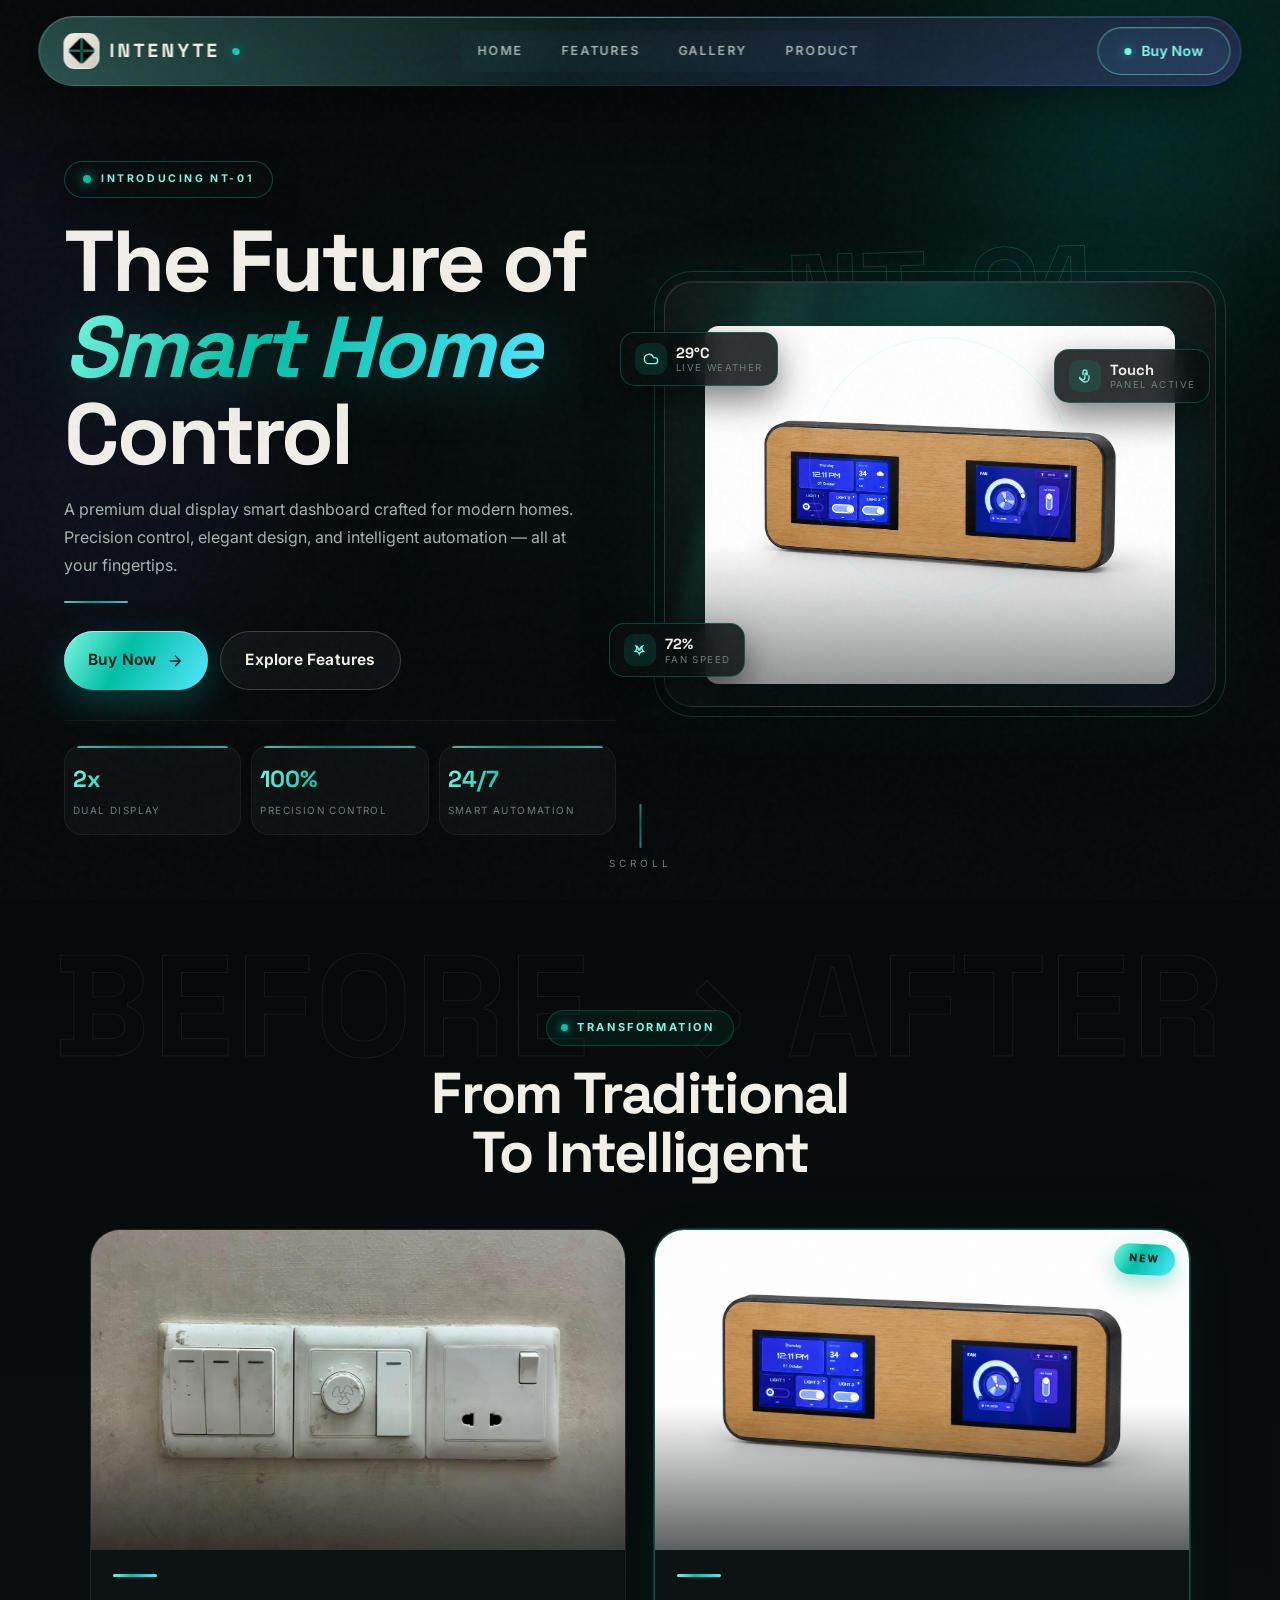
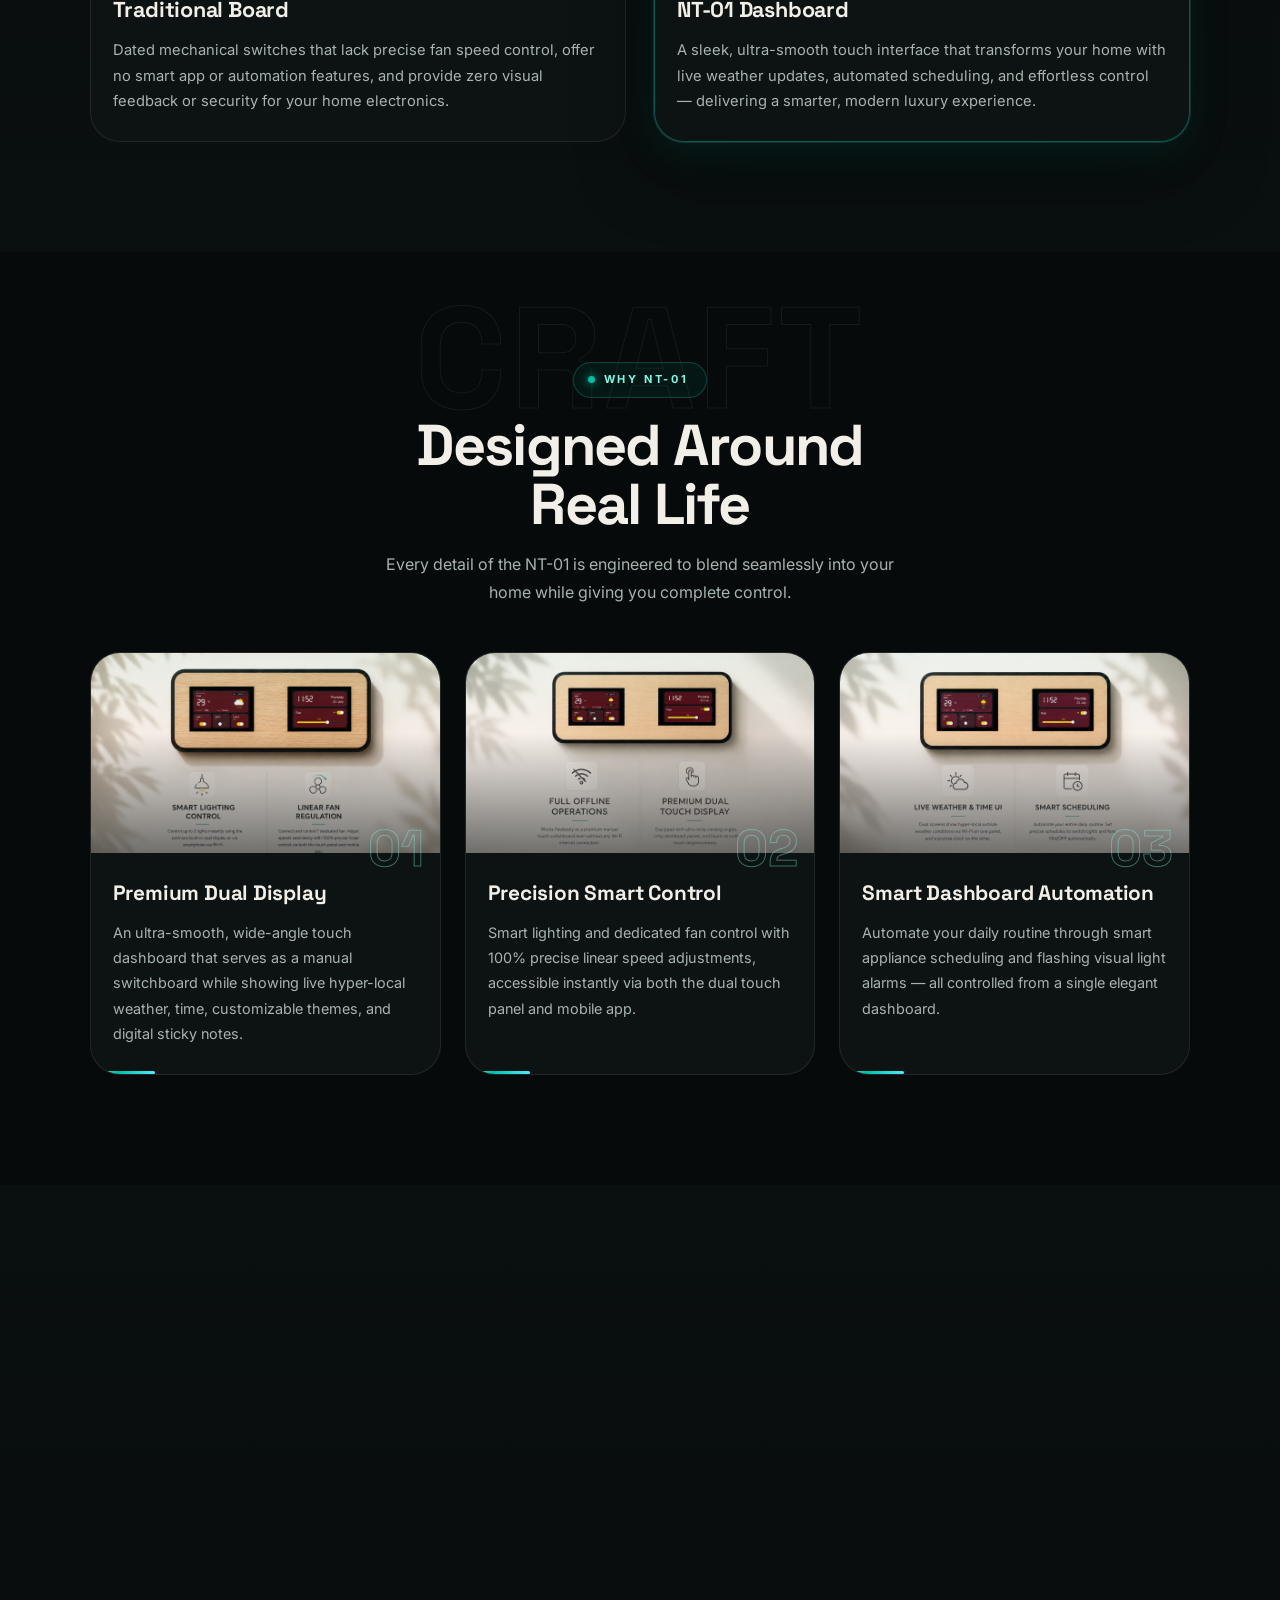
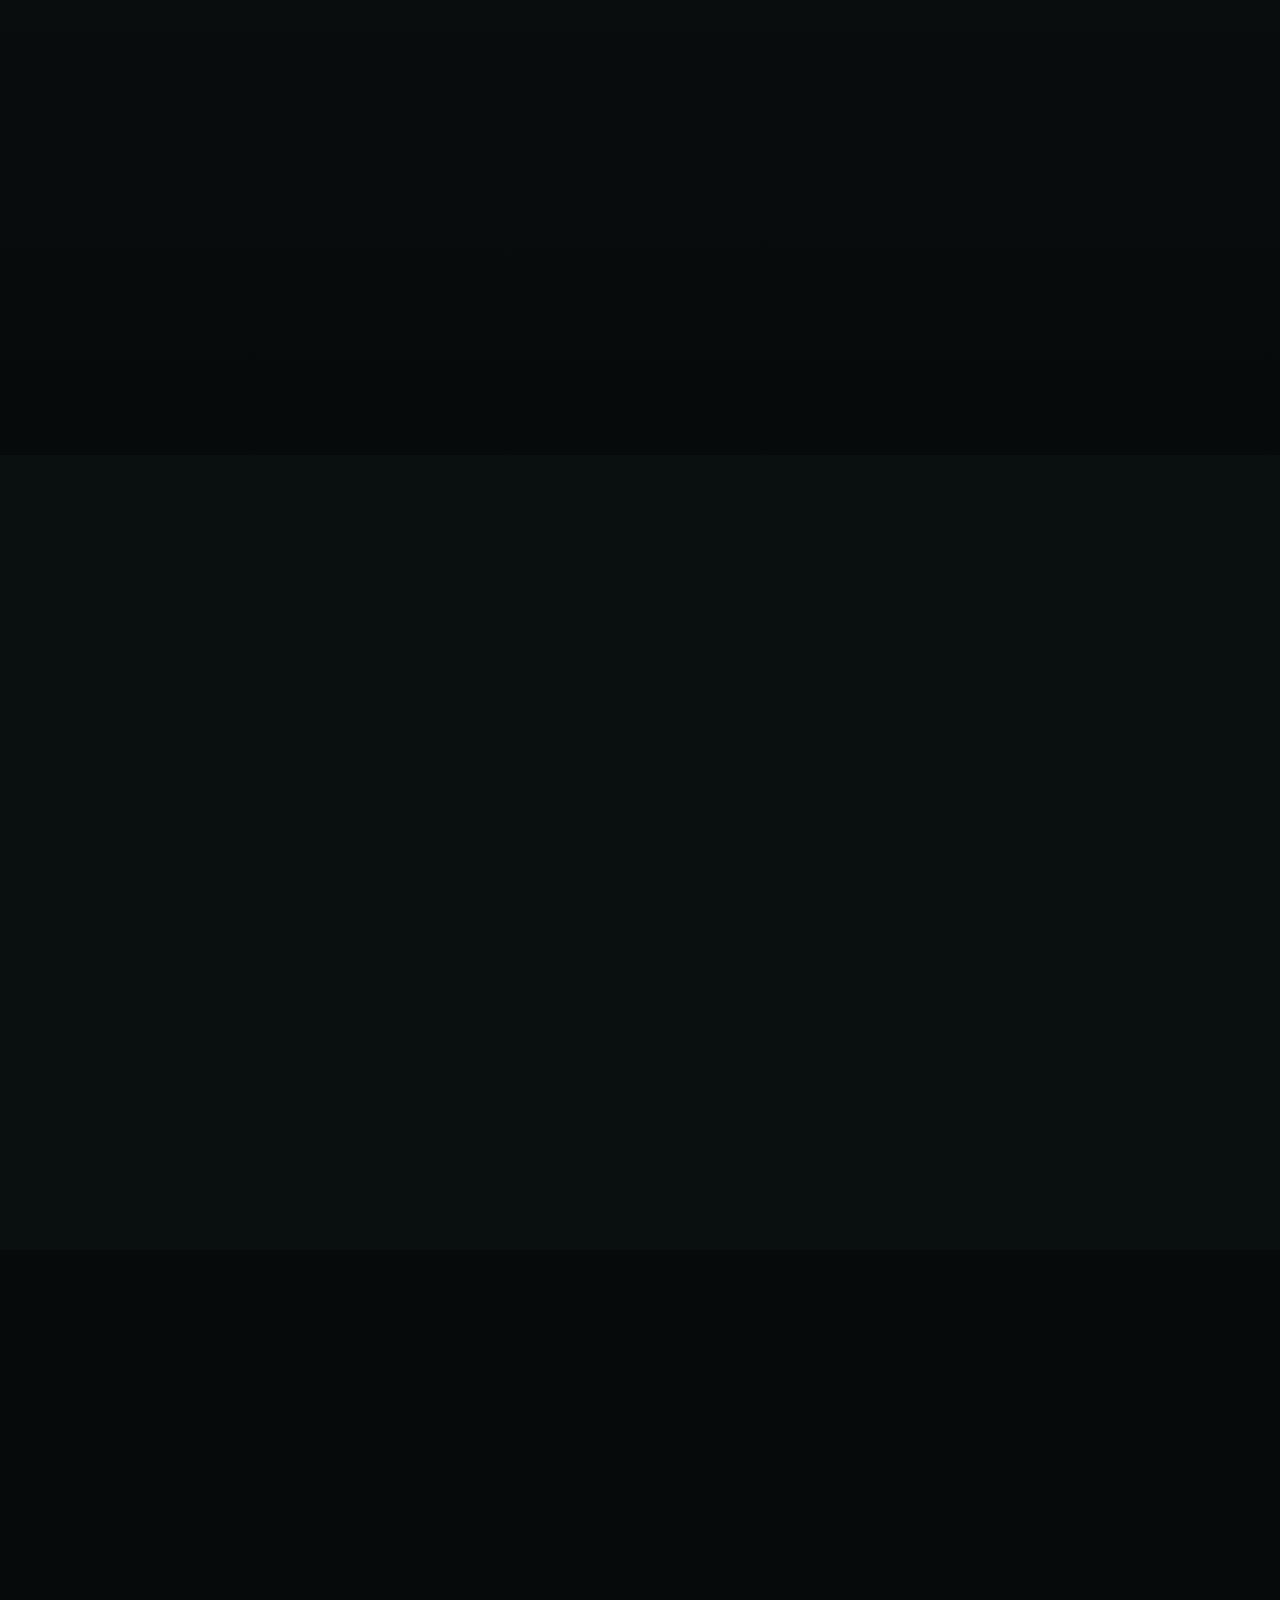
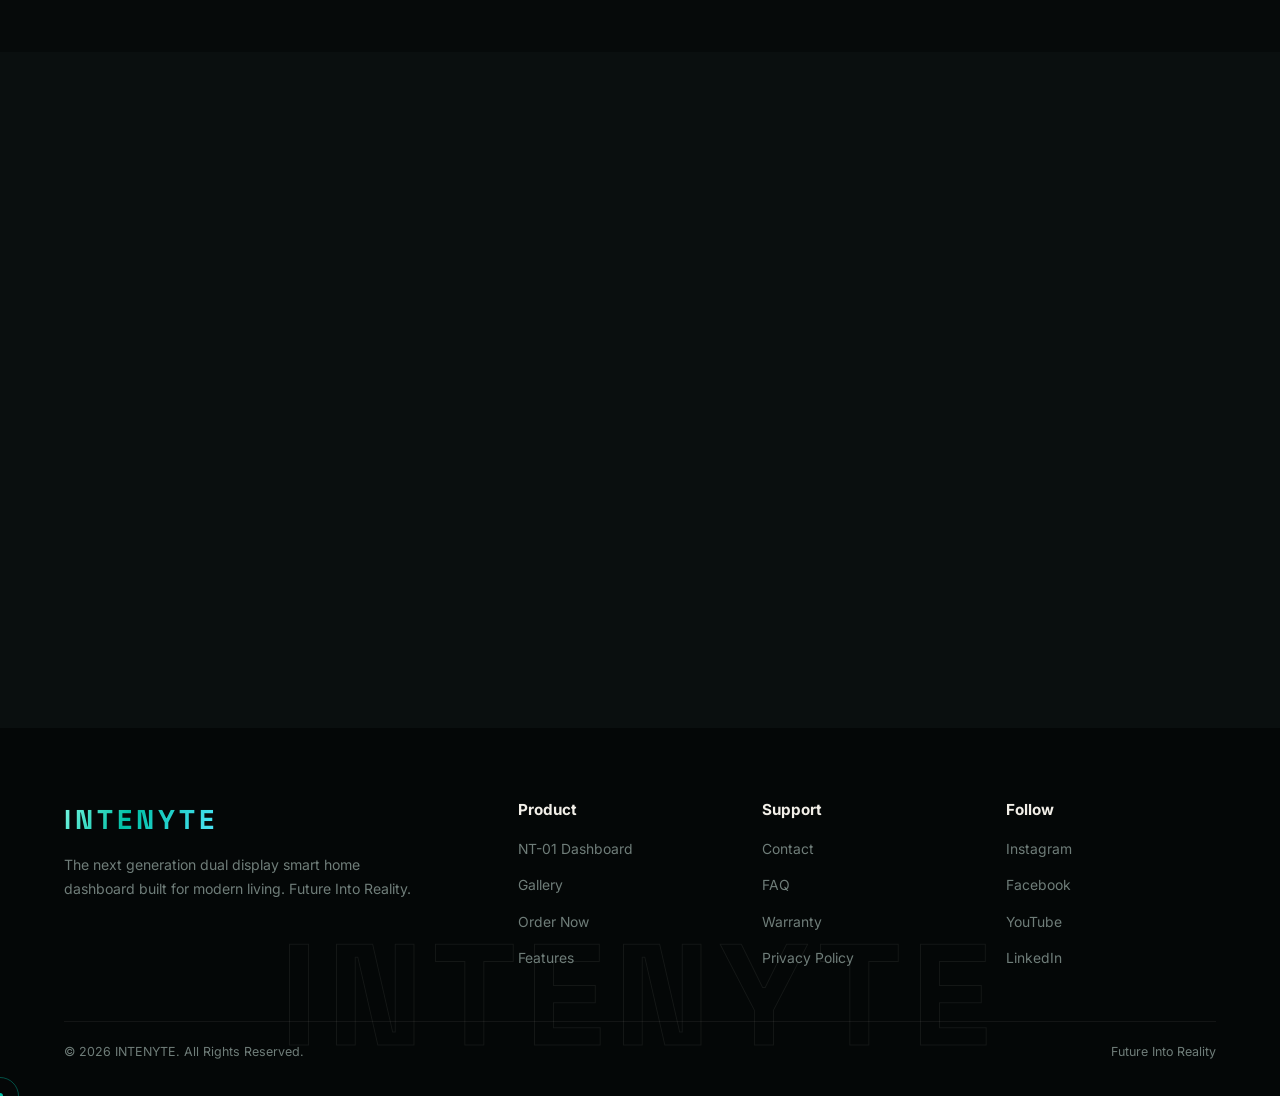
==== commit c72e82a5: "real image added" ====
--- a/index.html
+++ b/index.html
@@ -295,23 +295,122 @@
 </div>
 </section>
 
-<!-- GALLERY -->
+<!-- GALLERY — REAL PRODUCT SHOWCASE -->
 <section class="gallery" id="gallery">
-<div class="section-header">
-    <div class="section-badge">SHOWCASE</div>
-    <h2 class="section-title">Product Gallery</h2>
-    <p class="section-subtitle">See the NT-01 in different environments and themes.</p>
-</div>
-<div class="gallery-grid">
-    <div class="gallery-item">
-        <img src="img/real_pic-1.png" alt="NT-01 smart switchboard on wall with green theme display" loading="lazy" decoding="async">
-    </div>
-    <div class="gallery-item">
-        <img src="img/real_pic-2.png" alt="NT-01 smart switchboard on wall with blue theme display" loading="lazy" decoding="async">
-    </div>
-    <div class="gallery-item">
-        <img src="img/real_pic-3.png" alt="NT-01 smart switchboard on wall with pink theme display" loading="lazy" decoding="async">
-    </div>
+<div class="section-header real-gallery-head">
+    <div class="section-badge"><span class="live-dot"></span>100% REAL PHOTOS &bull; NO RENDERS</div>
+    <h2 class="section-title">Real NT-01.<br>Real Wall. <span class="gradient-text">Real Light.</span></h2>
+    <p class="section-subtitle">Shot live on the actual NT-01 prototype — every theme, every screen, straight from the wall. Tap any photo to view it full-screen.</p>
+</div>
+<div class="rg-stats">
+    <div class="rg-stat"><strong>15</strong>live shots</div>
+    <div class="rg-stat"><strong>4</strong>UI themes</div>
+    <div class="rg-stat"><strong>2</strong>touch displays</div>
+    <div class="rg-stat"><strong>0</strong>Photoshop</div>
+</div>
+<div class="rg-featured gallery-item" data-caption="NT-01 on the wall — Ice Blue theme, both displays live">
+    <img src="img/new_img/IMG_2456.jpg" alt="Real INTENYTE NT-01 smart switchboard on wall — ice blue dual display with clock, weather, lights and fan control" fetchpriority="low" loading="lazy" decoding="async">
+    <div class="rg-featured-shade"></div>
+    <div class="rg-featured-top">
+        <span class="rg-live"><i></i>LIVE UNIT &bull; SHOT ON PHONE</span>
+        <span class="rg-count">01 / 15 &bull; FLAGSHIP SHOT</span>
+    </div>
+    <div class="rg-featured-cap">
+        <div>
+            <h3>The NT-01, alive on your wall</h3>
+            <p>Clock, weather, 3 lights + precision fan dial — both screens running real firmware.</p>
+        </div>
+        <div class="rg-chips">
+            <span class="rg-chip c-ice">ICE BLUE</span>
+            <span class="rg-chip c-violet">VIOLET</span>
+            <span class="rg-chip c-coral">CORAL</span>
+            <span class="rg-chip c-lime">LIME</span>
+        </div>
+    </div>
+</div>
+<div class="rg-grid">
+    <div class="rg-card gallery-item" data-caption="Violet theme — home + settings screens live">
+        <img src="img/new_img/IMG_2459.jpg" alt="Real NT-01 in violet theme showing home screen and settings with accent colors" loading="lazy" decoding="async">
+        <span class="rg-tag t-violet">VIOLET</span><span class="rg-zoom">⤢</span>
+        <div class="rg-cap"><strong>Settings, live</strong><span>Accent picker — Violet / Cyan / Lime / Coral</span></div>
+    </div>
+    <div class="rg-card gallery-item" data-caption="Coral theme — lights + fan dial at 61%">
+        <img src="img/new_img/IMG_2465.jpg" alt="Real NT-01 coral pink theme with light toggles and fan speed dial" loading="lazy" decoding="async">
+        <span class="rg-tag t-coral">CORAL</span><span class="rg-zoom">⤢</span>
+        <div class="rg-cap"><strong>Coral glow</strong><span>Light 2 + 3 ON, fan dial live</span></div>
+    </div>
+    <div class="rg-card gallery-item" data-caption="Coral theme alternate angle — same live unit">
+        <img src="img/new_img/IMG_2466.jpg" alt="Real NT-01 coral theme close-up on white wall" loading="lazy" decoding="async">
+        <span class="rg-tag t-coral">CORAL</span><span class="rg-zoom">⤢</span>
+        <div class="rg-cap"><strong>Wall presence</strong><span>Slim wooden frame, soft shadow</span></div>
+    </div>
+    <div class="rg-card gallery-item" data-caption="Lime theme — full dual display wide shot">
+        <img src="img/new_img/IMG_2467.jpg" alt="Real NT-01 lime green theme full wall view" loading="lazy" decoding="async">
+        <span class="rg-tag t-lime">LIME</span><span class="rg-zoom">⤢</span>
+        <div class="rg-cap"><strong>Lime energy</strong><span>Full panel, both screens in sync</span></div>
+    </div>
+    <div class="rg-card gallery-item" data-caption="Lime home screen — macro of clock + weather">
+        <img src="img/new_img/IMG_2468.jpg" alt="Close-up of NT-01 left display — clock, weather and light switches in lime" loading="lazy" decoding="async">
+        <span class="rg-tag t-lime">LIME MACRO</span><span class="rg-zoom">⤢</span>
+        <div class="rg-cap"><strong>Macro detail</strong><span>Friday 08:49 PM, 26° clear</span></div>
+    </div>
+    <div class="rg-card gallery-item" data-caption="Lime theme wide — lights ON, fan ON">
+        <img src="img/new_img/IMG_2469.jpg" alt="Real NT-01 lime theme wall shot with all lights on" loading="lazy" decoding="async">
+        <span class="rg-tag t-lime">LIME</span><span class="rg-zoom">⤢</span>
+        <div class="rg-cap"><strong>Everyday view</strong><span>How it looks from your sofa</span></div>
+    </div>
+    <div class="rg-card gallery-item" data-caption="Lime theme — straight-on flagship angle">
+        <img src="img/new_img/IMG_2470.jpg" alt="Real NT-01 lime displays straight-on wall photo" loading="lazy" decoding="async">
+        <span class="rg-tag t-lime">LIME</span><span class="rg-zoom">⤢</span>
+        <div class="rg-cap"><strong>Straight-on</strong><span>Crisp UI, zero glare</span></div>
+    </div>
+    <div class="rg-card gallery-item" data-caption="Lime home screen — left display portrait">
+        <img src="img/new_img/IMG_2472.jpg" alt="Portrait close-up of NT-01 left screen in lime theme" loading="lazy" decoding="async">
+        <span class="rg-tag t-lime">PORTRAIT</span><span class="rg-zoom">⤢</span>
+        <div class="rg-cap"><strong>Left screen</strong><span>Clock, weather, 3 light toggles</span></div>
+    </div>
+    <div class="rg-card gallery-item" data-caption="Lime fan screen — 81% precision dial macro">
+        <img src="img/new_img/IMG_2473.jpg" alt="Portrait close-up of NT-01 fan control dial at 81 percent in lime" loading="lazy" decoding="async">
+        <span class="rg-tag t-lime">FAN 81%</span><span class="rg-zoom">⤢</span>
+        <div class="rg-cap"><strong>Fan dial macro</strong><span>100% precise linear control</span></div>
+    </div>
+    <div class="rg-card gallery-item" data-caption="Violet theme — dual display wide">
+        <img src="img/new_img/IMG_2474.jpg" alt="Real NT-01 violet theme wide wall shot" loading="lazy" decoding="async">
+        <span class="rg-tag t-violet">VIOLET</span><span class="rg-zoom">⤢</span>
+        <div class="rg-cap"><strong>Violet night</strong><span>Deep purple glow after dark</span></div>
+    </div>
+    <div class="rg-card gallery-item" data-caption="Violet theme — alternate wide angle">
+        <img src="img/new_img/IMG_2475.jpg" alt="Real NT-01 violet displays alternate angle" loading="lazy" decoding="async">
+        <span class="rg-tag t-violet">VIOLET</span><span class="rg-zoom">⤢</span>
+        <div class="rg-cap"><strong>Angle two</strong><span>Wide viewing angle, no washout</span></div>
+    </div>
+    <div class="rg-card gallery-item" data-caption="Violet theme — room view from a distance">
+        <img src="img/new_img/IMG_2476.jpg" alt="NT-01 violet theme seen from across the room" loading="lazy" decoding="async">
+        <span class="rg-tag t-violet">ROOM VIEW</span><span class="rg-zoom">⤢</span>
+        <div class="rg-cap"><strong>Room view</strong><span>Readable from metres away</span></div>
+    </div>
+    <div class="rg-card gallery-item" data-caption="Violet theme — lifestyle distance shot">
+        <img src="img/new_img/IMG_2477.jpg" alt="NT-01 violet theme lifestyle wall photo from distance" loading="lazy" decoding="async">
+        <span class="rg-tag t-violet">LIFESTYLE</span><span class="rg-zoom">⤢</span>
+        <div class="rg-cap"><strong>On the wall</strong><span>Fits any modern interior</span></div>
+    </div>
+    <div class="rg-card gallery-item" data-caption="Violet theme — clean straight wall shot">
+        <img src="img/new_img/IMG_2478.jpg" alt="Clean straight photo of real NT-01 violet dual display" loading="lazy" decoding="async">
+        <span class="rg-tag t-violet">VIOLET</span><span class="rg-zoom">⤢</span>
+        <div class="rg-cap"><strong>Clean cut</strong><span>The panel, nothing else</span></div>
+    </div>
+</div>
+<div class="rg-marquee" aria-hidden="true">
+    <div class="rg-track">
+        <span>SHOT LIVE <b>•</b> ICE BLUE <b>•</b> VIOLET <b>•</b> CORAL <b>•</b> LIME <b>•</b> REAL FIRMWARE <b>•</b> DUAL DISPLAY <b>•</b>&nbsp;</span>
+        <span>SHOT LIVE <b>•</b> ICE BLUE <b>•</b> VIOLET <b>•</b> CORAL <b>•</b> LIME <b>•</b> REAL FIRMWARE <b>•</b> DUAL DISPLAY <b>•</b>&nbsp;</span>
+    </div>
+</div>
+<div class="rg-cta">
+    <a href="/product#gallery" class="primary-btn">View Full Gallery
+        <svg width="18" height="18" viewBox="0 0 24 24" fill="none" stroke="currentColor" stroke-width="2"><path d="M5 12h14M12 5l7 7-7 7"/></svg>
+    </a>
+    <a href="/order" class="secondary-btn">Get NT-01 at 20% Off</a>
 </div>
 </section>
 
--- a/style.css
+++ b/style.css
@@ -436,6 +436,63 @@
   opacity:0;transition:opacity .35s;
 }
 .gallery-item:hover::after{opacity:1}
+
+/* ---------- Real-life showcase : premium cinematic gallery ---------- */
+.real-gallery-head .live-dot{display:inline-block;width:8px;height:8px;border-radius:50%;background:#2ee6a0;box-shadow:0 0 12px #2ee6a0;margin-right:8px;animation:blink 1.8s infinite;vertical-align:middle}
+.rg-stats{display:flex;justify-content:center;gap:10px;flex-wrap:wrap;margin:22px 0 30px}
+.rg-stat{padding:10px 18px;border-radius:999px;background:rgba(255,255,255,.03);border:1px solid var(--line);font-size:.78rem;color:var(--body);letter-spacing:.4px}
+.rg-stat strong{color:var(--mint);font-family:var(--font-d);margin-right:6px}
+.rg-featured{position:relative;max-width:72rem;margin:0 auto 16px;border-radius:26px;overflow:hidden;border:1px solid rgba(0,191,165,.32);box-shadow:var(--shadow),0 0 80px rgba(0,191,165,.1);background:#080d0d;cursor:pointer}
+.rg-featured img{width:100%;height:auto;aspect-ratio:16/10;object-fit:cover;transition:transform .8s var(--ease)}
+.rg-featured:hover img{transform:scale(1.035)}
+.rg-featured-shade{position:absolute;inset:0;background:linear-gradient(180deg,transparent 42%,rgba(3,7,7,.55) 72%,rgba(3,7,7,.88));pointer-events:none}
+.rg-featured-top{position:absolute;top:14px;left:14px;right:14px;display:flex;justify-content:space-between;align-items:center;gap:10px;z-index:2}
+.rg-live{display:inline-flex;align-items:center;gap:8px;padding:8px 15px;border-radius:999px;background:rgba(4,10,10,.72);border:1px solid rgba(46,230,160,.5);color:#c8ffe9;font-size:.66rem;font-weight:800;letter-spacing:2.2px;-webkit-backdrop-filter:blur(10px);backdrop-filter:blur(10px)}
+.rg-live i{width:8px;height:8px;border-radius:50%;background:#2ee6a0;box-shadow:0 0 12px #2ee6a0;animation:blink 1.6s infinite}
+.rg-count{padding:8px 14px;border-radius:999px;background:rgba(4,10,10,.72);border:1px solid var(--line);color:var(--body);font-size:.7rem;font-weight:700;letter-spacing:1.6px;-webkit-backdrop-filter:blur(10px);backdrop-filter:blur(10px)}
+.rg-featured-cap{position:absolute;left:0;right:0;bottom:0;z-index:2;padding:22px 22px 20px;display:flex;align-items:flex-end;justify-content:space-between;gap:14px;flex-wrap:wrap}
+.rg-featured-cap h3{font-family:var(--font-d);font-size:clamp(1.25rem,4.6vw,2rem);letter-spacing:-.02em;line-height:1.1}
+.rg-featured-cap p{color:#c9d4d0;font-size:.85rem;margin-top:6px;max-width:30rem}
+.rg-chips{display:flex;gap:8px;flex-wrap:wrap}
+.rg-chip{padding:7px 13px;border-radius:999px;font-size:.66rem;font-weight:800;letter-spacing:1.4px;border:1px solid rgba(255,255,255,.22);background:rgba(255,255,255,.08);color:#fff;-webkit-backdrop-filter:blur(8px);backdrop-filter:blur(8px)}
+.rg-chip.c-ice{background:rgba(84,232,255,.16);border-color:rgba(84,232,255,.55);color:#c9f6ff}
+.rg-chip.c-violet{background:rgba(124,108,255,.18);border-color:rgba(124,108,255,.6);color:#ddd6ff}
+.rg-chip.c-coral{background:rgba(255,122,122,.15);border-color:rgba(255,122,122,.55);color:#ffd4d4}
+.rg-chip.c-lime{background:rgba(46,230,160,.14);border-color:rgba(46,230,160,.55);color:#c9ffe7}
+.rg-grid{display:grid;grid-template-columns:1fr 1fr;gap:12px;max-width:72rem;margin:0 auto}
+.rg-card{position:relative;overflow:hidden;border-radius:20px;background:#080d0d;border:1px solid var(--line);aspect-ratio:4/3;cursor:pointer;box-shadow:inset 0 1px 0 rgba(255,255,255,.05)}
+.rg-card img{width:100%;height:100%;object-fit:cover;transition:transform .7s var(--ease),filter .5s}
+.rg-card:hover img{transform:scale(1.07)}
+.rg-card::after{content:"";position:absolute;inset:0;background:linear-gradient(180deg,transparent 48%,rgba(3,7,7,.78));pointer-events:none}
+.rg-tag{position:absolute;top:10px;left:10px;z-index:2;padding:6px 12px;border-radius:999px;font-size:.6rem;font-weight:800;letter-spacing:1.8px;background:rgba(4,10,10,.7);border:1px solid rgba(255,255,255,.18);color:#fff;-webkit-backdrop-filter:blur(8px);backdrop-filter:blur(8px)}
+.rg-tag.t-ice{border-color:rgba(84,232,255,.6);color:#bdf1ff}
+.rg-tag.t-violet{border-color:rgba(124,108,255,.65);color:#d7d0ff}
+.rg-tag.t-coral{border-color:rgba(255,122,122,.6);color:#ffc9c9}
+.rg-tag.t-lime{border-color:rgba(46,230,160,.6);color:#bff5dd}
+.rg-cap{position:absolute;left:0;right:0;bottom:0;z-index:2;padding:14px 14px 13px;text-align:left}
+.rg-cap strong{display:block;font-family:var(--font-d);font-size:.88rem;letter-spacing:-.01em}
+.rg-cap span{display:block;font-size:.7rem;color:#a9b8b3;margin-top:2px}
+.rg-zoom{position:absolute;top:10px;right:10px;z-index:2;width:34px;height:34px;border-radius:50%;display:flex;align-items:center;justify-content:center;background:rgba(4,10,10,.7);border:1px solid rgba(255,255,255,.2);color:#fff;font-size:15px;opacity:0;transform:scale(.7);transition:.3s;-webkit-backdrop-filter:blur(8px);backdrop-filter:blur(8px)}
+.rg-card:hover .rg-zoom{opacity:1;transform:scale(1)}
+.rg-marquee{max-width:72rem;margin:22px auto 0;overflow:hidden;border-top:1px solid var(--line-soft);border-bottom:1px solid var(--line-soft);padding:13px 0;-webkit-mask-image:linear-gradient(90deg,transparent,#000 8%,#000 92%,transparent);mask-image:linear-gradient(90deg,transparent,#000 8%,#000 92%,transparent)}
+.rg-track{display:flex;gap:34px;width:max-content;animation:rgScroll 26s linear infinite;font-family:var(--font-d);font-size:.72rem;font-weight:700;letter-spacing:3.2px;color:var(--muted);white-space:nowrap}
+.rg-track b{color:var(--mint)}
+@keyframes rgScroll{to{transform:translateX(-50%)}}
+.rg-cta{display:flex;justify-content:center;gap:12px;flex-wrap:wrap;margin-top:28px}
+.rg-filters{display:flex;justify-content:center;gap:9px;flex-wrap:wrap;margin:0 auto 26px;max-width:72rem}
+.rg-filter{padding:10px 20px;border-radius:999px;border:1px solid var(--line);background:rgba(255,255,255,.03);color:var(--body);font-size:.78rem;font-weight:700;letter-spacing:1.2px;cursor:pointer;font-family:inherit;transition:.3s}
+.rg-filter:hover{border-color:var(--brand);color:var(--mint)}
+.rg-filter.active{background:var(--silk);border-color:transparent;color:#04211b}
+.rg-card.hide{display:none}
+.rg-featured.hide{display:none}
+.rg-note{text-align:center;color:var(--muted);font-size:.8rem;margin-top:20px;letter-spacing:.3px}
+/* lightbox pro */
+.lightbox-fig{display:flex;flex-direction:column;align-items:center;gap:14px;max-width:min(92vw,1100px)}
+.lightbox-nav{display:flex;align-items:center;gap:14px}
+.lb-btn{width:48px;height:48px;border-radius:50%;border:1px solid rgba(255,255,255,.22);background:rgba(255,255,255,.06);color:#fff;font-size:20px;cursor:pointer;display:flex;align-items:center;justify-content:center;transition:.25s}
+.lb-btn:hover{background:rgba(0,191,165,.2);border-color:var(--brand)}
+.lb-count{font-family:var(--font-d);font-size:.85rem;color:var(--mint);letter-spacing:2px;min-width:76px;text-align:center}
+.lb-cap{font-size:.85rem;color:#c9d4d0;text-align:center;max-width:34rem;line-height:1.6}
 
 /* ---------- Testimonials ---------- */
 .testimonials{background:var(--ink-2)}
@@ -888,6 +945,11 @@
   .showcase-info .primary-btn{width:auto}
   .gallery-grid{grid-template-columns:repeat(3,1fr);gap:20px}
   .gallery-item:nth-child(3n+2){transform:translateY(26px)}
+  .rg-grid{grid-template-columns:repeat(4,1fr);gap:16px}
+  .rg-card{border-radius:22px}
+  .rg-card:nth-child(1),.rg-card:nth-child(6),.rg-card:nth-child(9),.rg-card:nth-child(14){grid-column:span 2;aspect-ratio:16/10}
+  .rg-featured img{aspect-ratio:21/9}
+  .rg-featured-cap{padding:30px 32px 28px}
   .testimonial-grid{grid-template-columns:repeat(3,1fr);gap:22px}
   .booking-box{padding:88px 60px}
   .booking-buttons{flex-direction:row;justify-content:center;max-width:none}
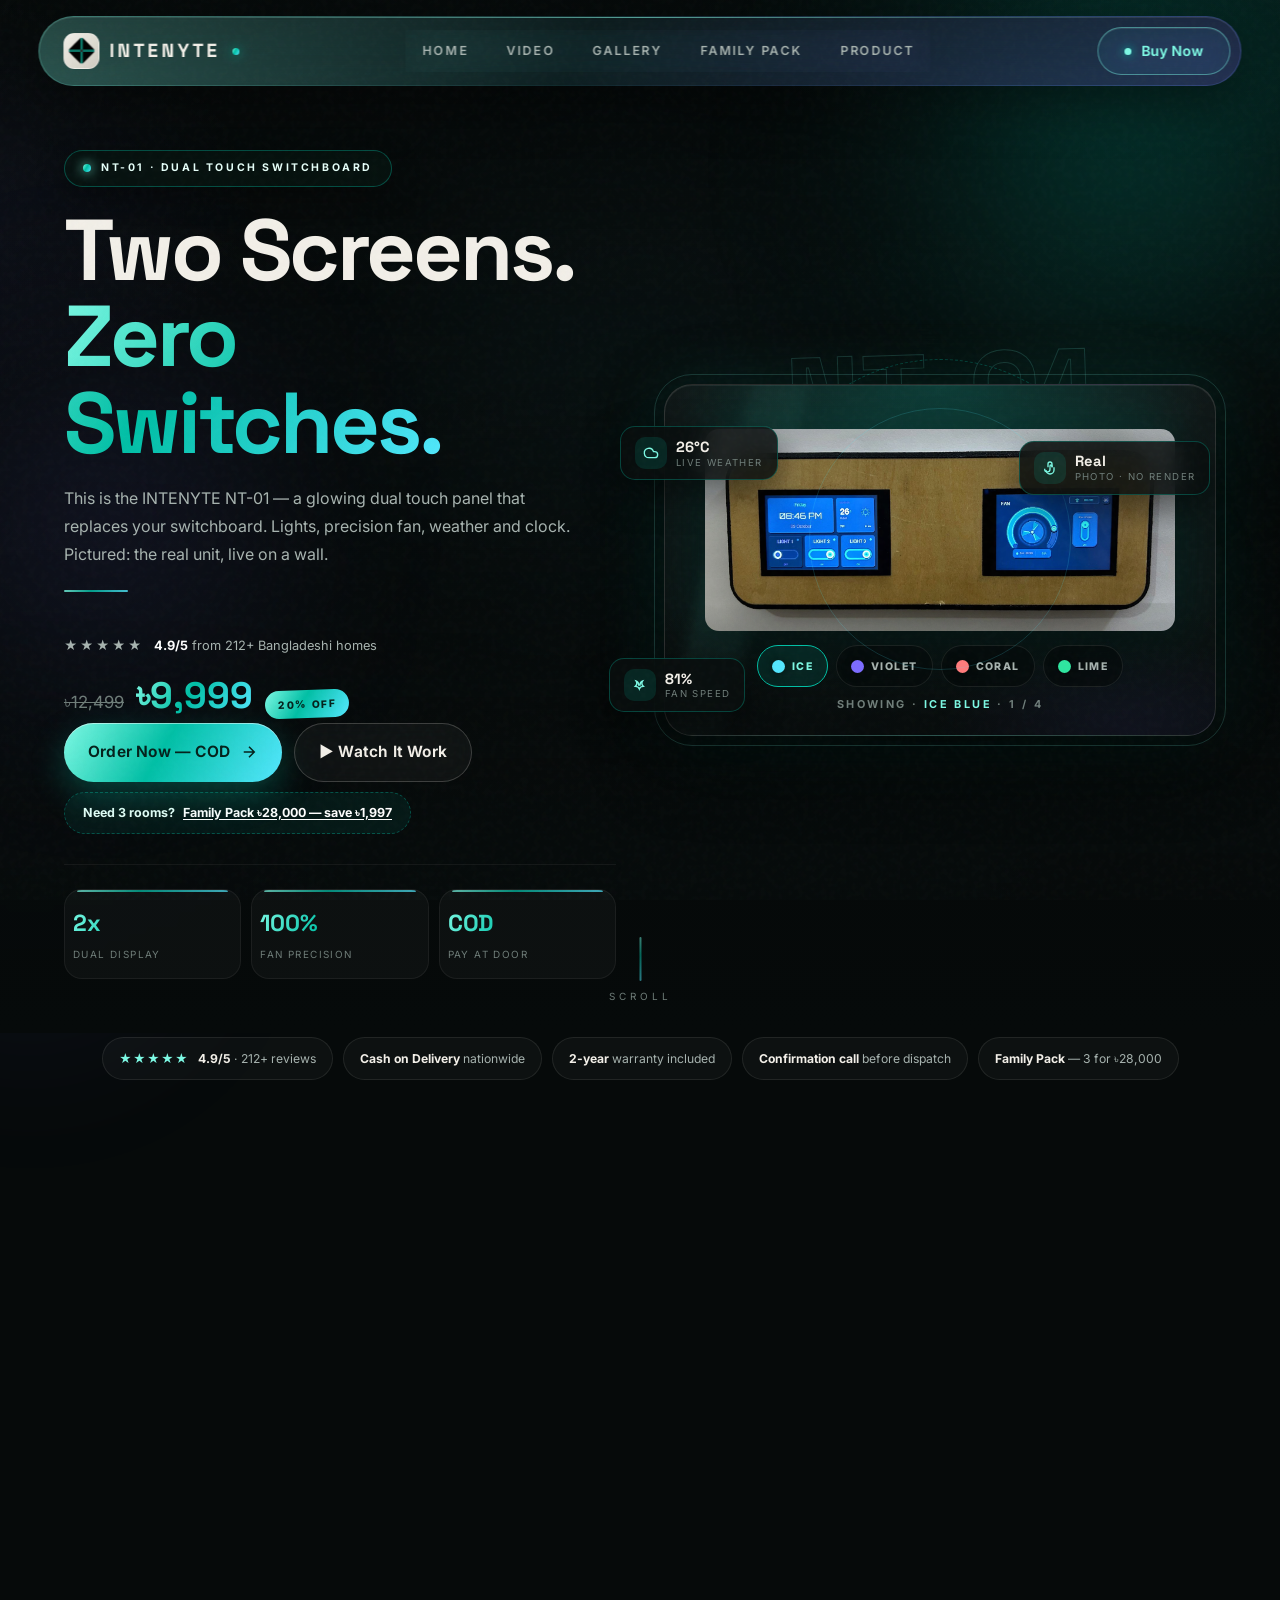
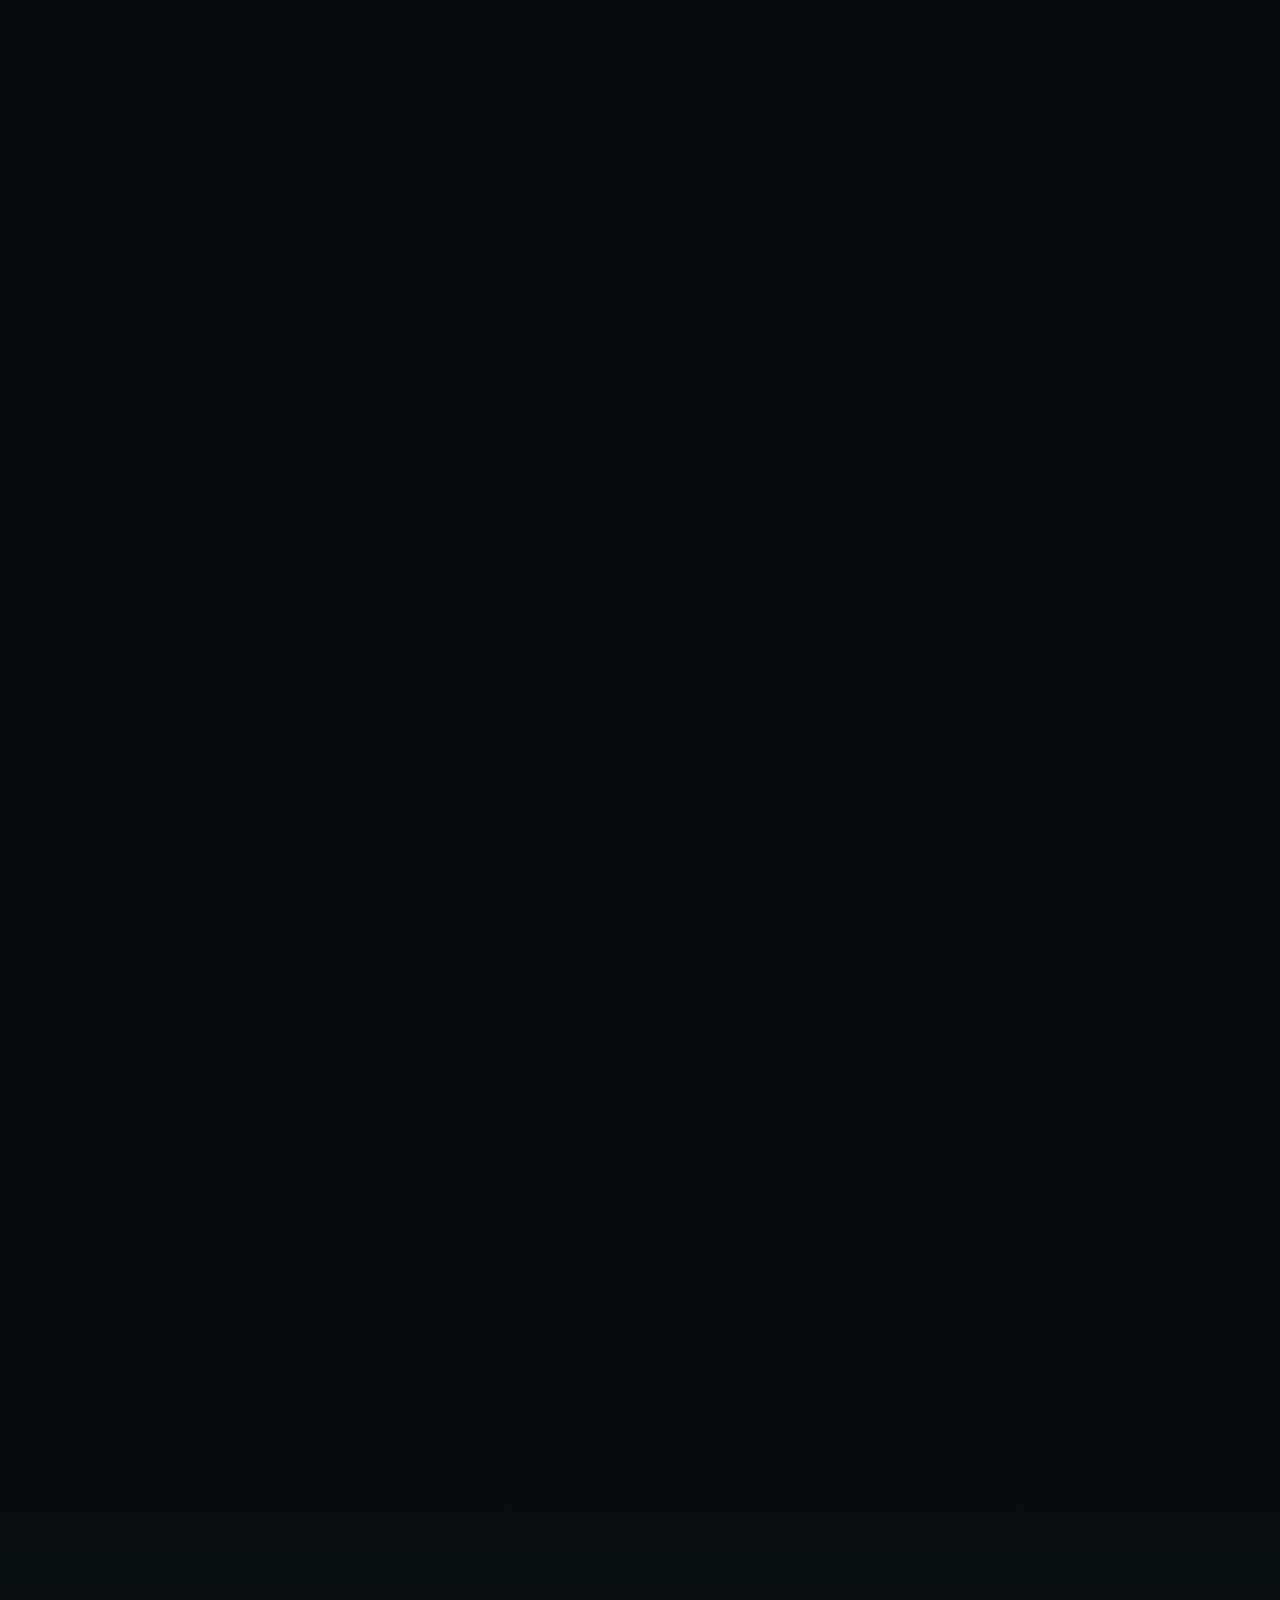
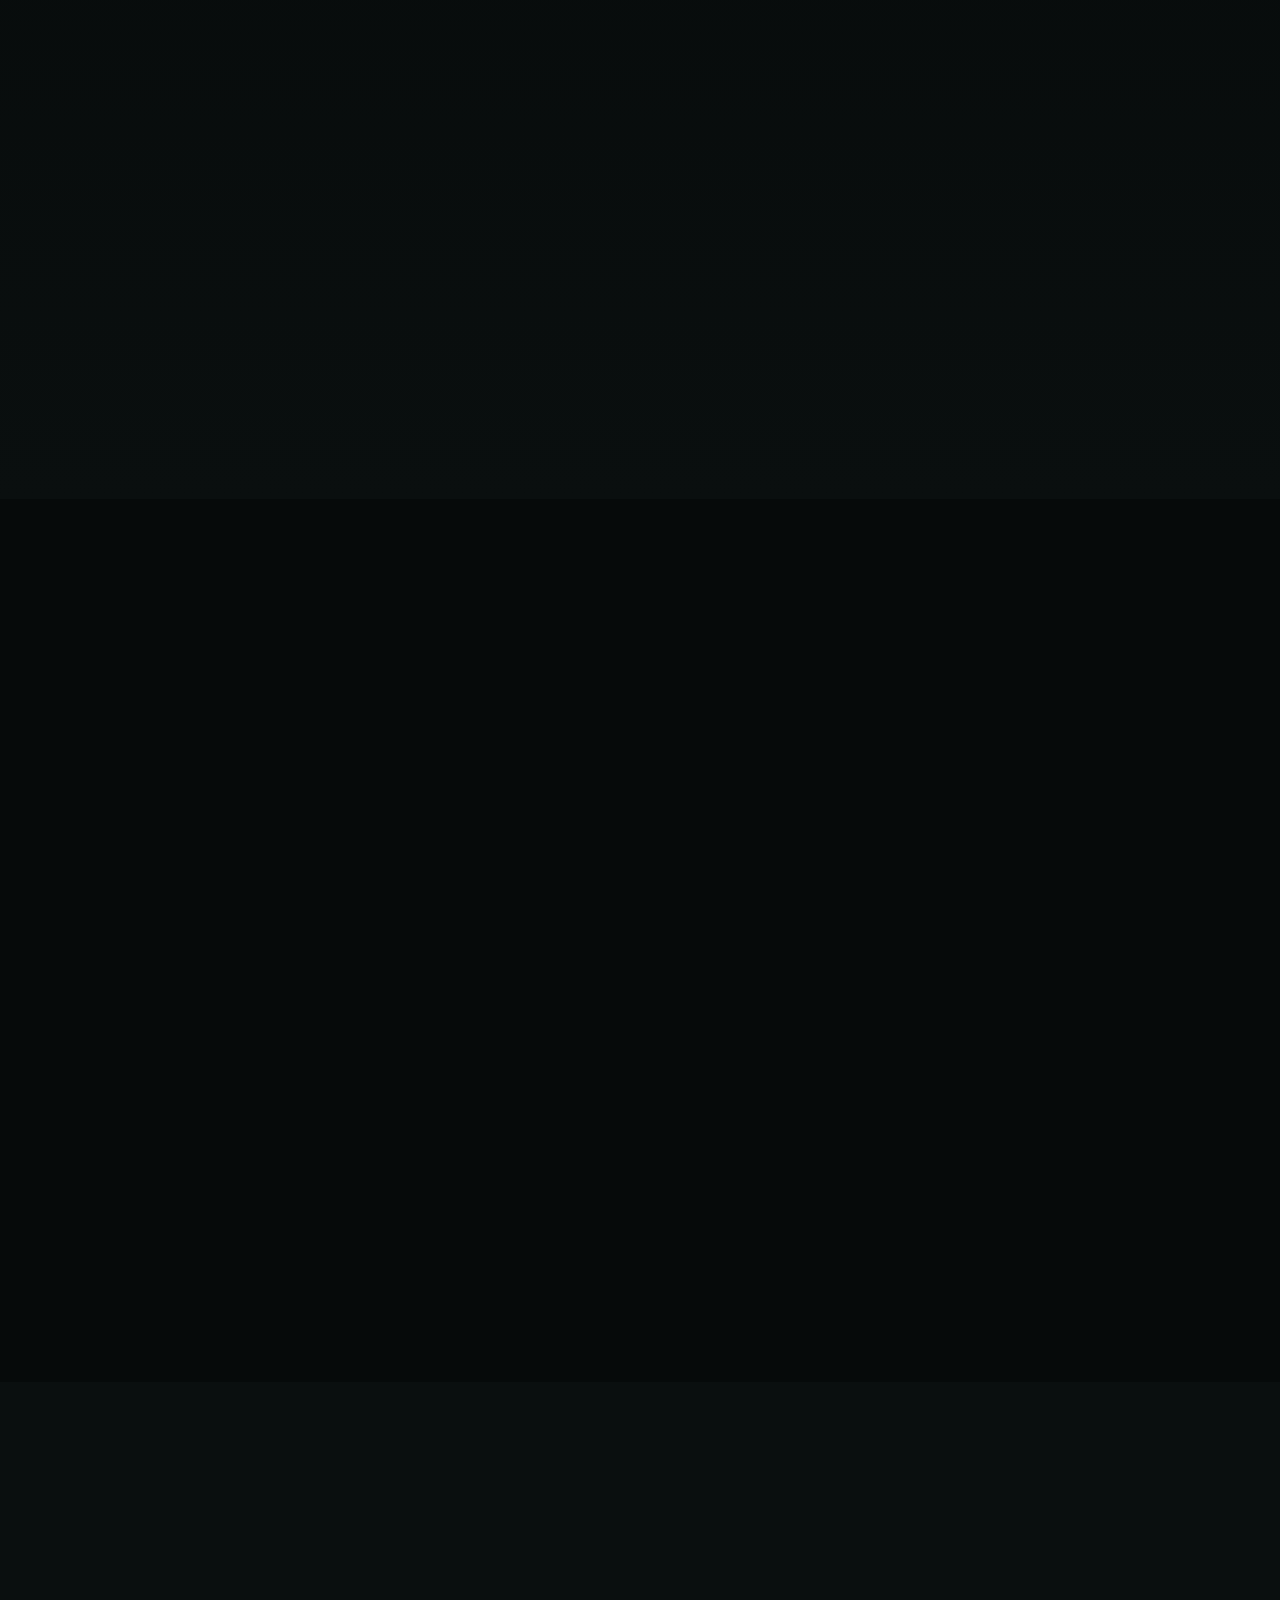
==== commit 07db9d48: "new_image_and_vedio_added" ====
--- a/index.html
+++ b/index.html
@@ -4,29 +4,29 @@
 <head>
 <meta charset="UTF-8">
 <meta name="viewport" content="width=device-width, initial-scale=1.0, viewport-fit=cover">
-<title>INTENYTE NT-01 — Smart Switchboard for Modern Homes | Touch Control, Automation</title>
-<meta name="description" content="Meet the INTENYTE NT-01 smart switchboard: premium dual touch display, 100% precise fan control, Wi-Fi + offline mode, scheduling & live weather. Upgrade your home to intelligent control.">
-<meta name="keywords" content="smart switchboard, smart home switchboard, touch switchboard, smart switch board India, home automation panel, NT-01, INTENYTE">
+<title>INTENYTE NT-01 — Royal Smart Switchboard | ৳9,999, Family Pack 3 for ৳28,000</title>
+<meta name="description" content="INTENYTE NT-01 royal smart switchboard: real dual touch display, precision fan control, Wi-Fi + offline, live weather. Single ৳9,999 or Family Pack 3 for ৳28,000 (save ৳1,997). Cash on Delivery, 2-year warranty. Watch real videos.">
+<meta name="keywords" content="smart switchboard Bangladesh, smart home switchboard, touch switchboard, NT-01, INTENYTE, home automation panel price in Bangladesh">
 <meta name="robots" content="index, follow, max-image-preview:large">
 <meta name="theme-color" content="#060a0a">
 <link rel="canonical" href="https://intenyte.com/">
 <meta property="og:type" content="website">
 <meta property="og:site_name" content="INTENYTE">
-<meta property="og:title" content="INTENYTE NT-01 — The Future of Smart Home Control">
-<meta property="og:description" content="Premium dual-display smart switchboard with precision control, automation & elegant design.">
+<meta property="og:title" content="INTENYTE NT-01 — Royal Smart Home Control | Family Pack 3 for ৳28,000">
+<meta property="og:description" content="Real dual-display smart switchboard. Watch it work on video. Single ৳9,999 · Family Pack 3 for ৳28,000 · COD · 2-year warranty.">
 <meta property="og:url" content="https://intenyte.com/">
-<meta property="og:image" content="https://intenyte.com/img/Hero_image.png">
+<meta property="og:image" content="https://intenyte.com/img/gallery/hero-blue-wall.jpg">
 <meta name="twitter:card" content="summary_large_image">
-<meta name="twitter:title" content="INTENYTE NT-01 — Smart Switchboard for Modern Homes">
-<meta name="twitter:description" content="Dual touch display. Precision fan control. Wi-Fi + offline. Scheduling, weather & themes.">
-<meta name="twitter:image" content="https://intenyte.com/img/Hero_image.png">
-<link rel="preload" as="image" href="img/Hero_image.png" fetchpriority="high">
-<script type="application/ld+json">{"@context":"https://schema.org","@type":"Product","name":"INTENYTE NT-01 Smart Switchboard","brand":{"@type":"Brand","name":"INTENYTE"},"description":"Premium dual-display smart home switchboard with touch control, precision fan speed, Wi-Fi + offline mode, scheduling and live weather.","image":"https://intenyte.com/img/Hero_image.png","offers":{"@type":"Offer","priceCurrency":"BDT","price":"9999","availability":"https://schema.org/InStock","url":"https://intenyte.com/order"}}</script>
+<meta name="twitter:title" content="INTENYTE NT-01 — Royal Smart Switchboard for Modern Homes">
+<meta name="twitter:description" content="Dual touch display. Precision fan control. Wi-Fi + offline. Family Pack 3 for ৳28,000.">
+<meta name="twitter:image" content="https://intenyte.com/img/gallery/hero-blue-wall.jpg">
+<link rel="preload" as="image" href="img/gallery/hero-blue-wall.jpg" fetchpriority="high">
+<script type="application/ld+json">{"@context":"https://schema.org","@type":"Product","name":"INTENYTE NT-01 Smart Switchboard","brand":{"@type":"Brand","name":"INTENYTE"},"description":"Premium dual-display smart home switchboard with touch control, precision fan speed, Wi-Fi + offline mode, scheduling and live weather.","image":"https://intenyte.com/img/gallery/hero-blue-wall.jpg","offers":{"@type":"Offer","priceCurrency":"BDT","price":"9999","availability":"https://schema.org/InStock","url":"https://intenyte.com/order"},"aggregateRating":{"@type":"AggregateRating","ratingValue":"4.9","reviewCount":"212"}}</script>
 <link rel="icon" type="image/png" href="img/INTENYTE--LOGO.png">
 <link rel="apple-touch-icon" href="img/INTENYTE--LOGO.png">
 <link rel="preconnect" href="https://fonts.googleapis.com">
 <link rel="preconnect" href="https://fonts.gstatic.com" crossorigin>
-<link href="https://fonts.googleapis.com/css2?family=Inter:wght@300;400;500;600;700;800;900&family=Space+Grotesk:wght@400;500;600;700&display=swap" rel="stylesheet">
+<link href="https://fonts.googleapis.com/css2?family=Inter:wght@300;400;500;600;700;800;900&family=Marcellus&family=Space+Grotesk:wght@400;500;600;700&display=swap" rel="stylesheet">
 <link rel="stylesheet" href="style.css">
 </head>
 
@@ -44,11 +44,12 @@
     <a href="/" class="logo"><img class="logo-img" src="img/INTENYTE--LOGO.png" alt="INTENYTE logo" width="64" height="64">INTENYTE</a>
     <ul class="nav-links" id="navLinks">
         <li><a href="/">Home</a></li>
-        <li><a href="#features">Features</a></li>
+        <li><a href="#video">Video</a></li>
         <li><a href="#gallery">Gallery</a></li>
+        <li><a href="#bundle">Family Pack</a></li>
         <li><a href="/product">Product</a></li>
         <li class="mobile-nav-cta">
-            <a href="/order" class="nav-btn">Buy Now</a>
+            <a href="/order" class="nav-btn">Buy Now · ৳9,999</a>
         </li>
     </ul>
     <a href="/order" class="nav-btn desktop-nav-btn">Buy Now</a>
@@ -67,22 +68,32 @@
 <div class="hero-bg-orb orb-2"></div>
 
 <div class="hero-content">
-    <div class="hero-eyebrow">INTRODUCING NT-01</div>
-    <h1>
-        The Future of<br>
-        <span class="gradient-text">Smart Home</span><br>
-        Control
+    <div class="hero-eyebrow royal">NT-01 · DUAL TOUCH SWITCHBOARD</div>
+    <h1 class="hero-royal-title">
+        Two Screens.<br>
+        <span class="gold-text">Zero Switches.</span>
     </h1>
     <p class="hero-text">
-        A premium dual display smart dashboard crafted for modern homes.
-        Precision control, elegant design, and intelligent automation — all at your fingertips.
+        This is the INTENYTE NT-01 — a glowing dual touch panel that replaces your switchboard. Lights, precision fan, weather and clock. Pictured: the real unit, live on a wall.
     </p>
+    <div class="rating-row">
+        <span class="rating-stars">★★★★★</span>
+        <span><b>4.9/5</b> from 212+ Bangladeshi homes</span>
+    </div>
+    <div class="hero-price-line">
+        <span class="hero-price-old">৳12,499</span>
+        <span class="hero-price-new">৳9,999</span>
+        <span class="hero-price-chip">20% OFF</span>
+    </div>
     <div class="hero-buttons">
-        <a href="/order" class="primary-btn">
-            Buy Now
+        <a href="/order" class="primary-btn royal">
+            Order Now — COD
             <svg width="18" height="18" viewBox="0 0 24 24" fill="none" stroke="currentColor" stroke-width="2"><path d="M5 12h14M12 5l7 7-7 7"/></svg>
         </a>
-        <a href="#features" class="secondary-btn">Explore Features</a>
+        <a href="#video" class="secondary-btn">▶ Watch It Work</a>
+    </div>
+    <div>
+        <span class="hero-bundle-hint">Need 3 rooms? <a href="#bundle">Family Pack ৳28,000 — save ৳1,997</a></span>
     </div>
     <div class="hero-stats">
         <div class="hero-stat">
@@ -91,11 +102,11 @@
         </div>
         <div class="hero-stat">
             <h3>100%</h3>
-            <p>Precision Control</p>
+            <p>Fan Precision</p>
         </div>
         <div class="hero-stat">
-            <h3>24/7</h3>
-            <p>Smart Automation</p>
+            <h3>COD</h3>
+            <p>Pay At Door</p>
         </div>
     </div>
 </div>
@@ -105,14 +116,21 @@
     <div class="hero-ring ring-1"></div>
     <div class="hero-ring ring-2"></div>
     <div class="hero-image">
-        <img src="img/Hero_image.png" alt="INTENYTE NT-01 smart switchboard with dual touch display" fetchpriority="high" decoding="async">
+        <img id="heroImg" src="img/gallery/hero-blue-wall.jpg" alt="Real INTENYTE NT-01 smart switchboard glowing blue on a wall — dual touch display" fetchpriority="high" decoding="async">
+        <div class="hero-theme-bar">
+            <button class="hero-dot active" data-src="img/gallery/hero-blue-wall.jpg" data-theme="ICE BLUE"><i style="background:#54e8ff"></i>ICE</button>
+            <button class="hero-dot" data-src="img/gallery/wall-violet.jpg" data-theme="VIOLET"><i style="background:#7c6cff"></i>VIOLET</button>
+            <button class="hero-dot" data-src="img/gallery/wall-coral.jpg" data-theme="CORAL"><i style="background:#ff7b7b"></i>CORAL</button>
+            <button class="hero-dot" data-src="img/gallery/wall-lime.jpg" data-theme="LIME"><i style="background:#2ee6a0"></i>LIME</button>
+        </div>
+        <p class="hero-theme-name">SHOWING · <b>ICE BLUE</b> · <span>1 / 4</span></p>
     </div>
     <div class="hero-float-card hero-float-weather">
         <div class="hfc-icon">
             <svg width="20" height="20" viewBox="0 0 24 24" fill="none" stroke="currentColor" stroke-width="2"><path d="M17.5 19H9a7 7 0 1 1 6.71-9h1.79a4.5 4.5 0 1 1 0 9Z"/></svg>
         </div>
         <div class="hfc-info">
-            <span class="hfc-value">29&deg;C</span>
+            <span class="hfc-value">26°C</span>
             <span class="hfc-label">Live Weather</span>
         </div>
     </div>
@@ -121,7 +139,7 @@
             <svg width="20" height="20" viewBox="0 0 24 24" fill="none" stroke="currentColor" stroke-width="2"><path d="M12 12c0-3 1-5 4-6-2 3-1 6 1 8-3 0-5 1-6 4-1-3-3-4-6-4 2-2 3-5 1-8 3 1 4 3 4 6Z"/></svg>
         </div>
         <div class="hfc-info">
-            <span class="hfc-value">72%</span>
+            <span class="hfc-value">81%</span>
             <span class="hfc-label">Fan Speed</span>
         </div>
     </div>
@@ -130,19 +148,19 @@
             <svg width="20" height="20" viewBox="0 0 24 24" fill="none" stroke="currentColor" stroke-width="2"><path d="M9 11V6a3 3 0 0 1 6 0v5"/><path d="M15 11V9a1.5 1.5 0 0 0-3 0v2"/><path d="M12 11v3a4 4 0 0 1-4 4 4 4 0 0 1-4-4v-1"/><path d="M18 11v4a6 6 0 0 1-6 6 6 6 0 0 1-6-6"/></svg>
         </div>
         <div class="hfc-info">
-            <span class="hfc-value">Touch</span>
-            <span class="hfc-label">Panel Active</span>
+            <span class="hfc-value">Real</span>
+            <span class="hfc-label">Photo · No Render</span>
         </div>
     </div>
 </div>
 
 <div class="hero-hook">
     <div class="hero-hook-price">
-        <span class="hero-hook-old">&#2547;12,499</span>
-        <span class="hero-hook-new">&#2547;9,999</span>
-        <span class="hero-hook-off">20% OFF &bull; COD</span>
-    </div>
-    <a href="/order" class="primary-btn">
+        <span class="hero-hook-old">৳12,499</span>
+        <span class="hero-hook-new">৳9,999</span>
+        <span class="hero-hook-off">20% OFF • COD</span>
+    </div>
+    <a href="/order" class="primary-btn royal">
         Buy Now
         <svg width="18" height="18" viewBox="0 0 24 24" fill="none" stroke="currentColor" stroke-width="2"><path d="M5 12h14M12 5l7 7-7 7"/></svg>
     </a>
@@ -151,6 +169,51 @@
 <div class="scroll-indicator">
     <span></span>
     <p>Scroll</p>
+</div>
+</section>
+
+<!-- TRUST STRIP -->
+<div class="trust-strip" aria-label="Why trust INTENYTE">
+    <div class="trust-chip"><span class="tc-star">★★★★★</span><span><b>4.9/5</b> · 212+ reviews</span></div>
+    <div class="trust-chip"><span><b>Cash on Delivery</b> nationwide</span></div>
+    <div class="trust-chip"><span><b>2-year</b> warranty included</span></div>
+    <div class="trust-chip"><span><b>Confirmation call</b> before dispatch</span></div>
+    <div class="trust-chip"><span><b>Family Pack</b> — 3 for ৳28,000</span></div>
+</div>
+
+<!-- VIDEO PROOF -->
+<section id="video">
+<div class="section-header">
+    <div class="section-badge royal">SEE IT WORK</div>
+    <h2 class="section-title">Watch It <span class="gold-text">Work.</span><br>Watch It <span class="gold-text">Arrive.</span></h2>
+    <p class="section-subtitle">Short silent films of the real NT-01 — taken out of the box on camera, touched on camera.</p>
+</div>
+<div class="video-row">
+    <div>
+        <div class="phone-frame">
+            <span class="phone-tag">UNBOXING · 0:11</span>
+            <div class="phone-screen">
+                <video src="img/gallery/nt01-unboxing.mp4" poster="img/gallery/poster-unboxing.jpg" muted autoplay loop playsinline preload="metadata"></video>
+                <span class="phone-silent">SILENT FILM</span>
+            </div>
+        </div>
+        <div class="phone-label"><strong>The Unboxing</strong><span>Sealed box to panel in hand, in 11 seconds</span></div>
+    </div>
+    <div>
+        <div class="phone-frame">
+            <span class="phone-tag">LIVE TOUCH · 0:04</span>
+            <div class="phone-screen">
+                <video src="img/gallery/nt01-touch-live.mp4" poster="img/gallery/poster-touch.jpg" muted autoplay loop playsinline preload="metadata"></video>
+                <span class="phone-silent">SILENT FILM</span>
+            </div>
+        </div>
+        <div class="phone-label"><strong>Live Touch Test</strong><span>A real finger on a real glowing screen</span></div>
+    </div>
+</div>
+<div class="rg-cta">
+    <a href="/order" class="primary-btn royal">I Want This At My Home
+        <svg width="18" height="18" viewBox="0 0 24 24" fill="none" stroke="currentColor" stroke-width="2"><path d="M5 12h14M12 5l7 7-7 7"/></svg>
+    </a>
 </div>
 </section>
 
@@ -158,7 +221,7 @@
 <section class="comparison">
 <div class="section-header">
     <div class="section-badge">TRANSFORMATION</div>
-    <h2 class="section-title">From Traditional<br>To Intelligent</h2>
+    <h2 class="section-title">Before: Switches.<br>After: <span class="gold-text">A Display.</span></h2>
 </div>
 <div class="comparison-grid">
     <div class="compare-card">
@@ -166,18 +229,18 @@
             <img src="img/old_board.jpeg" alt="Old traditional switchboard with mechanical switches" loading="lazy" decoding="async">
         </div>
         <div class="compare-content">
-            <h3>Traditional Board</h3>
-            <p>Dated mechanical switches that lack precise fan speed control, offer no smart app or automation features, and provide zero visual feedback or security for your home electronics.</p>
+            <h3>Before — Old Switches</h3>
+            <p>Plain plastic switches. They click, they wear out, and they tell you nothing — no time, no weather, no exact fan speed.</p>
         </div>
     </div>
     <div class="compare-card featured">
-        <div class="badge">NEW</div>
+        <div class="badge">NT-01</div>
         <div class="compare-image">
-            <img src="img/Hero_image.png" alt="INTENYTE NT-01 smart home switchboard dashboard" loading="lazy" decoding="async">
+            <img src="img/gallery/angle-violet-34.jpg" alt="Real INTENYTE NT-01 glowing violet on wall from side angle" loading="lazy" decoding="async">
         </div>
         <div class="compare-content">
-            <h3>NT-01 Dashboard</h3>
-            <p>A sleek, ultra-smooth touch interface that transforms your home with live weather updates, automated scheduling, and effortless control — delivering a smarter, modern luxury experience.</p>
+            <h3>After — NT-01 Dashboard</h3>
+            <p>Two touch screens in four colours. Time, weather, lights and exact fan speed — all on your wall. Guests always ask about it.</p>
         </div>
     </div>
 </div>
@@ -186,74 +249,39 @@
 <!-- FEATURES -->
 <section class="features" id="features">
 <div class="section-header">
-    <div class="section-badge">WHY NT-01</div>
-    <h2 class="section-title">Designed Around<br>Real Life</h2>
-    <p class="section-subtitle">Every detail of the NT-01 is engineered to blend seamlessly into your home while giving you complete control.</p>
+    <div class="section-badge royal">WHY NT-01</div>
+    <h2 class="section-title">Simple To Use.<br>Easy To Love.</h2>
+    <p class="section-subtitle">If you can use a phone, you can use the NT-01. Here is what each screen does.</p>
 </div>
 <div class="feature-grid">
     <div class="feature-card">
         <div class="feature-image">
-            <img src="img/Features_1.png" alt="NT-01 premium dual display smart switchboard showing weather and time" loading="lazy" decoding="async">
+            <img src="img/gallery/macro-home-green.jpg" alt="Close-up of NT-01 home screen — clock, weather and light switches" loading="lazy" decoding="async">
         </div>
         <div class="feature-content">
             <span class="feature-number">01</span>
-            <h3>Premium Dual Display</h3>
-            <p>An ultra-smooth, wide-angle touch dashboard that serves as a manual switchboard while showing live hyper-local weather, time, customizable themes, and digital sticky notes.</p>
+            <h3>Lights, Time and Weather</h3>
+            <p>The left screen shows the time, the weather, and three light buttons. Tap a button and the light turns on. That is all there is to learn.</p>
         </div>
     </div>
     <div class="feature-card">
         <div class="feature-image">
-            <img src="img/Features_2.png" alt="Precision smart fan and light control on NT-01 touch switchboard" loading="lazy" decoding="async">
+            <img src="img/gallery/macro-fan-violet.jpg" alt="Close-up of NT-01 fan speed dial at 81 percent" loading="lazy" decoding="async">
         </div>
         <div class="feature-content">
             <span class="feature-number">02</span>
-            <h3>Precision Smart Control</h3>
-            <p>Smart lighting and dedicated fan control with 100% precise linear speed adjustments, accessible instantly via both the dual touch panel and mobile app.</p>
+            <h3>Fan Speed, Exactly Right</h3>
+            <p>The right screen has a round dial. Slide it to any speed you like — low, medium, or exactly 63%. No fixed steps, no guessing.</p>
         </div>
     </div>
     <div class="feature-card">
         <div class="feature-image">
-            <img src="img/Features_3.png" alt="NT-01 smart switchboard automation and scheduling dashboard" loading="lazy" decoding="async">
+            <img src="img/gallery/macro-settings.jpg" alt="Close-up of NT-01 settings screen with theme and accent picker" loading="lazy" decoding="async">
         </div>
         <div class="feature-content">
             <span class="feature-number">03</span>
-            <h3>Smart Dashboard Automation</h3>
-            <p>Automate your daily routine through smart appliance scheduling and flashing visual light alarms — all controlled from a single elegant dashboard.</p>
-        </div>
-    </div>
-</div>
-</section>
-
-<!-- SOLUTION -->
-<section class="solution">
-<div class="container">
-    <div class="section-header">
-        <div class="section-badge">WHY PEOPLE CHOOSE NT-01</div>
-        <h2 class="section-title">Built To Solve<br>Everyday Problems</h2>
-    </div>
-    <div class="solution-grid">
-        <div class="solution-left">
-            <h3>What problems does it solve?</h3>
-            <p>The INTENYTE NT-01 addresses the gap between basic home appliances and modern, high-tech living by eliminating the reliance on traditional switches and separate control hubs.</p>
-            <p>It offers seamless touch, Wi-Fi, and offline control for lights and fans with precise linear adjustments, integrated scheduling, secure appliance locks, custom alerts, and digital family messaging.</p>
-            <a href="/product" class="primary-btn">
-                Explore Product
-                <svg width="18" height="18" viewBox="0 0 24 24" fill="none" stroke="currentColor" stroke-width="2"><path d="M5 12h14M12 5l7 7-7 7"/></svg>
-            </a>
-        </div>
-        <div class="solution-right">
-            <div class="glass-card">
-                <h4>Cleaner Interior</h4>
-                <p>Replace cluttered switchboards with a single sleek panel that complements your home design.</p>
-            </div>
-            <div class="glass-card">
-                <h4>Better User Experience</h4>
-                <p>Intuitive touch controls and a beautiful interface that everyone in your family can use.</p>
-            </div>
-            <div class="glass-card">
-                <h4>Premium Appearance</h4>
-                <p>Ultra-modern design with customizable themes that elevates the look of any room.</p>
-            </div>
+            <h3>Four Colours, Your Choice</h3>
+            <p>Change the whole look in settings: Ice Blue, Violet, Coral or Lime. Daily use needs no Wi-Fi and no app.</p>
         </div>
     </div>
 </div>
@@ -263,32 +291,32 @@
 <section class="product-showcase">
 <div class="showcase-wrapper">
     <div class="showcase-image">
-        <img src="img/Board_with_finger.png" alt="Hand using NT-01 touch smart switchboard panel" loading="lazy" decoding="async">
+        <img src="img/Board_with_finger.png" alt="Finger touching the NT-01 smart switchboard panel" loading="lazy" decoding="async">
     </div>
     <div class="showcase-info">
-        <div class="section-badge">THE PRODUCT</div>
-        <h2>Engineered for<br>Modern Living</h2>
-        <p>The NT-01 combines premium hardware with intelligent software to deliver the ultimate smart home experience. Every interaction feels effortless.</p>
+        <div class="section-badge royal">THE PRODUCT</div>
+        <h2>Your Whole Room,<br><span class="gold-text">One Touch.</span></h2>
+        <p>No app needed for daily use. Walk up, tap the wall panel, done. Use the app only when you want control from outside the home.</p>
         <div class="showcase-specs">
             <div class="spec-item">
-                <div class="spec-value">7"</div>
-                <div class="spec-label">Dual Touch Display</div>
+                <div class="spec-value">2x</div>
+                <div class="spec-label">Touch Screens</div>
             </div>
             <div class="spec-item">
-                <div class="spec-value">Wi-Fi</div>
-                <div class="spec-label">+ Offline Control</div>
+                <div class="spec-value">Offline</div>
+                <div class="spec-label">No Wi-Fi Needed</div>
             </div>
             <div class="spec-item">
                 <div class="spec-value">100%</div>
-                <div class="spec-label">Fan Precision</div>
+                <div class="spec-label">Fan Accuracy</div>
             </div>
             <div class="spec-item">
-                <div class="spec-value">24/7</div>
-                <div class="spec-label">Smart Scheduling</div>
-            </div>
-        </div>
-        <a href="/order" class="primary-btn">
-            Buy Now
+                <div class="spec-value">COD</div>
+                <div class="spec-label">Cash On Delivery</div>
+            </div>
+        </div>
+        <a href="/order" class="primary-btn royal">
+            Buy Now · ৳9,999
             <svg width="18" height="18" viewBox="0 0 24 24" fill="none" stroke="currentColor" stroke-width="2"><path d="M5 12h14M12 5l7 7-7 7"/></svg>
         </a>
     </div>
@@ -298,27 +326,27 @@
 <!-- GALLERY — REAL PRODUCT SHOWCASE -->
 <section class="gallery" id="gallery">
 <div class="section-header real-gallery-head">
-    <div class="section-badge"><span class="live-dot"></span>100% REAL PHOTOS &bull; NO RENDERS</div>
-    <h2 class="section-title">Real NT-01.<br>Real Wall. <span class="gradient-text">Real Light.</span></h2>
-    <p class="section-subtitle">Shot live on the actual NT-01 prototype — every theme, every screen, straight from the wall. Tap any photo to view it full-screen.</p>
+    <div class="section-badge royal"><span class="live-dot"></span>100% REAL PHOTOS · NO RENDERS</div>
+    <h2 class="section-title">Shot Live.<br><span class="gold-text">Nothing Edited.</span></h2>
+    <p class="section-subtitle">15 real photos of the NT-01 working on a wall. Tap any photo to see it bigger.</p>
 </div>
 <div class="rg-stats">
     <div class="rg-stat"><strong>15</strong>live shots</div>
-    <div class="rg-stat"><strong>4</strong>UI themes</div>
+    <div class="rg-stat"><strong>4</strong>wall colours</div>
     <div class="rg-stat"><strong>2</strong>touch displays</div>
-    <div class="rg-stat"><strong>0</strong>Photoshop</div>
-</div>
-<div class="rg-featured gallery-item" data-caption="NT-01 on the wall — Ice Blue theme, both displays live">
-    <img src="img/new_img/IMG_2456.jpg" alt="Real INTENYTE NT-01 smart switchboard on wall — ice blue dual display with clock, weather, lights and fan control" fetchpriority="low" loading="lazy" decoding="async">
+    <div class="rg-stat"><strong>2</strong>real videos ↑</div>
+</div>
+<div class="rg-featured gallery-item" data-caption="NT-01 flagship — Ice Blue dual display, both screens live">
+    <img src="img/gallery/hero-blue-wall.jpg" alt="Real INTENYTE NT-01 smart switchboard on wall — ice blue dual display with clock, weather, lights and fan control" loading="lazy" decoding="async">
     <div class="rg-featured-shade"></div>
     <div class="rg-featured-top">
-        <span class="rg-live"><i></i>LIVE UNIT &bull; SHOT ON PHONE</span>
-        <span class="rg-count">01 / 15 &bull; FLAGSHIP SHOT</span>
+        <span class="rg-live"><i></i>REAL UNIT · REAL PHOTO</span>
+        <span class="rg-count">01 / 15 · FLAGSHIP</span>
     </div>
     <div class="rg-featured-cap">
         <div>
-            <h3>The NT-01, alive on your wall</h3>
-            <p>Clock, weather, 3 lights + precision fan dial — both screens running real firmware.</p>
+            <h3>The NT-01, on a real wall</h3>
+            <p>Time, weather, 3 lights and the fan dial — both screens switched on.</p>
         </div>
         <div class="rg-chips">
             <span class="rg-chip c-ice">ICE BLUE</span>
@@ -329,130 +357,224 @@
     </div>
 </div>
 <div class="rg-grid">
-    <div class="rg-card gallery-item" data-caption="Violet theme — home + settings screens live">
-        <img src="img/new_img/IMG_2459.jpg" alt="Real NT-01 in violet theme showing home screen and settings with accent colors" loading="lazy" decoding="async">
+    <div class="rg-card gallery-item" data-caption="Violet from the side — slim royal profile">
+        <img src="img/gallery/angle-violet-34.jpg" alt="NT-01 in violet from a side angle showing slim profile" loading="lazy" decoding="async">
         <span class="rg-tag t-violet">VIOLET</span><span class="rg-zoom">⤢</span>
-        <div class="rg-cap"><strong>Settings, live</strong><span>Accent picker — Violet / Cyan / Lime / Coral</span></div>
-    </div>
-    <div class="rg-card gallery-item" data-caption="Coral theme — lights + fan dial at 61%">
-        <img src="img/new_img/IMG_2465.jpg" alt="Real NT-01 coral pink theme with light toggles and fan speed dial" loading="lazy" decoding="async">
+        <div class="rg-cap"><strong>Royal profile</strong><span>Slim on any wall</span></div>
+    </div>
+    <div class="rg-card gallery-item" data-caption="Coral theme — warm and glowing">
+        <img src="img/gallery/wall-coral.jpg" alt="NT-01 coral theme glowing on wall" loading="lazy" decoding="async">
         <span class="rg-tag t-coral">CORAL</span><span class="rg-zoom">⤢</span>
-        <div class="rg-cap"><strong>Coral glow</strong><span>Light 2 + 3 ON, fan dial live</span></div>
-    </div>
-    <div class="rg-card gallery-item" data-caption="Coral theme alternate angle — same live unit">
-        <img src="img/new_img/IMG_2466.jpg" alt="Real NT-01 coral theme close-up on white wall" loading="lazy" decoding="async">
+        <div class="rg-cap"><strong>Coral glow</strong><span>Warm evening mood</span></div>
+    </div>
+    <div class="rg-card gallery-item" data-caption="Ice Blue theme — cool and calm">
+        <img src="img/gallery/wall-ice.jpg" alt="NT-01 ice blue theme on wall" loading="lazy" decoding="async">
+        <span class="rg-tag t-ice">ICE BLUE</span><span class="rg-zoom">⤢</span>
+        <div class="rg-cap"><strong>Ice calm</strong><span>Cool daylight look</span></div>
+    </div>
+    <div class="rg-card gallery-item" data-caption="Lime theme — fresh energy">
+        <img src="img/gallery/wall-lime.jpg" alt="NT-01 lime green theme on wall" loading="lazy" decoding="async">
+        <span class="rg-tag t-lime">LIME</span><span class="rg-zoom">⤢</span>
+        <div class="rg-cap"><strong>Lime energy</strong><span>Fresh and modern</span></div>
+    </div>
+    <div class="rg-card gallery-item" data-caption="Violet wide — deep royal glow">
+        <img src="img/gallery/wall-violet.jpg" alt="NT-01 violet theme wide wall shot" loading="lazy" decoding="async">
+        <span class="rg-tag t-violet">VIOLET</span><span class="rg-zoom">⤢</span>
+        <div class="rg-cap"><strong>Violet night</strong><span>Deep royal glow</span></div>
+    </div>
+    <div class="rg-card gallery-item" data-caption="Blue from the side — premium depth">
+        <img src="img/gallery/angle-blue-34.jpg" alt="NT-01 blue theme from side angle" loading="lazy" decoding="async">
+        <span class="rg-tag t-ice">ICE BLUE</span><span class="rg-zoom">⤢</span>
+        <div class="rg-cap"><strong>Angle two</strong><span>Readable from the side</span></div>
+    </div>
+    <div class="rg-card gallery-item" data-caption="Coral alternate — same live unit">
+        <img src="img/gallery/wall-coral-2.jpg" alt="NT-01 coral theme second wall shot" loading="lazy" decoding="async">
         <span class="rg-tag t-coral">CORAL</span><span class="rg-zoom">⤢</span>
-        <div class="rg-cap"><strong>Wall presence</strong><span>Slim wooden frame, soft shadow</span></div>
-    </div>
-    <div class="rg-card gallery-item" data-caption="Lime theme — full dual display wide shot">
-        <img src="img/new_img/IMG_2467.jpg" alt="Real NT-01 lime green theme full wall view" loading="lazy" decoding="async">
+        <div class="rg-cap"><strong>Coral II</strong><span>Same unit, new angle</span></div>
+    </div>
+    <div class="rg-card gallery-item" data-caption="Lime alternate — everyday view">
+        <img src="img/gallery/wall-lime-2.jpg" alt="NT-01 lime theme second wall shot" loading="lazy" decoding="async">
         <span class="rg-tag t-lime">LIME</span><span class="rg-zoom">⤢</span>
-        <div class="rg-cap"><strong>Lime energy</strong><span>Full panel, both screens in sync</span></div>
-    </div>
-    <div class="rg-card gallery-item" data-caption="Lime home screen — macro of clock + weather">
-        <img src="img/new_img/IMG_2468.jpg" alt="Close-up of NT-01 left display — clock, weather and light switches in lime" loading="lazy" decoding="async">
-        <span class="rg-tag t-lime">LIME MACRO</span><span class="rg-zoom">⤢</span>
-        <div class="rg-cap"><strong>Macro detail</strong><span>Friday 08:49 PM, 26° clear</span></div>
-    </div>
-    <div class="rg-card gallery-item" data-caption="Lime theme wide — lights ON, fan ON">
-        <img src="img/new_img/IMG_2469.jpg" alt="Real NT-01 lime theme wall shot with all lights on" loading="lazy" decoding="async">
-        <span class="rg-tag t-lime">LIME</span><span class="rg-zoom">⤢</span>
-        <div class="rg-cap"><strong>Everyday view</strong><span>How it looks from your sofa</span></div>
-    </div>
-    <div class="rg-card gallery-item" data-caption="Lime theme — straight-on flagship angle">
-        <img src="img/new_img/IMG_2470.jpg" alt="Real NT-01 lime displays straight-on wall photo" loading="lazy" decoding="async">
-        <span class="rg-tag t-lime">LIME</span><span class="rg-zoom">⤢</span>
-        <div class="rg-cap"><strong>Straight-on</strong><span>Crisp UI, zero glare</span></div>
-    </div>
-    <div class="rg-card gallery-item" data-caption="Lime home screen — left display portrait">
-        <img src="img/new_img/IMG_2472.jpg" alt="Portrait close-up of NT-01 left screen in lime theme" loading="lazy" decoding="async">
-        <span class="rg-tag t-lime">PORTRAIT</span><span class="rg-zoom">⤢</span>
-        <div class="rg-cap"><strong>Left screen</strong><span>Clock, weather, 3 light toggles</span></div>
-    </div>
-    <div class="rg-card gallery-item" data-caption="Lime fan screen — 81% precision dial macro">
-        <img src="img/new_img/IMG_2473.jpg" alt="Portrait close-up of NT-01 fan control dial at 81 percent in lime" loading="lazy" decoding="async">
-        <span class="rg-tag t-lime">FAN 81%</span><span class="rg-zoom">⤢</span>
-        <div class="rg-cap"><strong>Fan dial macro</strong><span>100% precise linear control</span></div>
-    </div>
-    <div class="rg-card gallery-item" data-caption="Violet theme — dual display wide">
-        <img src="img/new_img/IMG_2474.jpg" alt="Real NT-01 violet theme wide wall shot" loading="lazy" decoding="async">
-        <span class="rg-tag t-violet">VIOLET</span><span class="rg-zoom">⤢</span>
-        <div class="rg-cap"><strong>Violet night</strong><span>Deep purple glow after dark</span></div>
-    </div>
-    <div class="rg-card gallery-item" data-caption="Violet theme — alternate wide angle">
-        <img src="img/new_img/IMG_2475.jpg" alt="Real NT-01 violet displays alternate angle" loading="lazy" decoding="async">
-        <span class="rg-tag t-violet">VIOLET</span><span class="rg-zoom">⤢</span>
-        <div class="rg-cap"><strong>Angle two</strong><span>Wide viewing angle, no washout</span></div>
-    </div>
-    <div class="rg-card gallery-item" data-caption="Violet theme — room view from a distance">
-        <img src="img/new_img/IMG_2476.jpg" alt="NT-01 violet theme seen from across the room" loading="lazy" decoding="async">
-        <span class="rg-tag t-violet">ROOM VIEW</span><span class="rg-zoom">⤢</span>
-        <div class="rg-cap"><strong>Room view</strong><span>Readable from metres away</span></div>
-    </div>
-    <div class="rg-card gallery-item" data-caption="Violet theme — lifestyle distance shot">
-        <img src="img/new_img/IMG_2477.jpg" alt="NT-01 violet theme lifestyle wall photo from distance" loading="lazy" decoding="async">
+        <div class="rg-cap"><strong>Everyday view</strong><span>From your sofa</span></div>
+    </div>
+    <div class="rg-card gallery-item" data-caption="Ice Blue alternate — crisp straight shot">
+        <img src="img/gallery/wall-blue-2.jpg" alt="NT-01 blue theme straight wall photo" loading="lazy" decoding="async">
+        <span class="rg-tag t-ice">ICE BLUE</span><span class="rg-zoom">⤢</span>
+        <div class="rg-cap"><strong>Clean cut</strong><span>Just the panel</span></div>
+    </div>
+    <div class="rg-card gallery-item" data-caption="Violet lifestyle — fits modern interiors">
+        <img src="img/gallery/wall-violet-2.jpg" alt="NT-01 violet theme lifestyle wall photo" loading="lazy" decoding="async">
         <span class="rg-tag t-violet">LIFESTYLE</span><span class="rg-zoom">⤢</span>
-        <div class="rg-cap"><strong>On the wall</strong><span>Fits any modern interior</span></div>
-    </div>
-    <div class="rg-card gallery-item" data-caption="Violet theme — clean straight wall shot">
-        <img src="img/new_img/IMG_2478.jpg" alt="Clean straight photo of real NT-01 violet dual display" loading="lazy" decoding="async">
-        <span class="rg-tag t-violet">VIOLET</span><span class="rg-zoom">⤢</span>
-        <div class="rg-cap"><strong>Clean cut</strong><span>The panel, nothing else</span></div>
+        <div class="rg-cap"><strong>On the wall</strong><span>Fits any interior</span></div>
+    </div>
+    <div class="rg-card gallery-item" data-caption="Home screen macro — clock, weather, lights">
+        <img src="img/gallery/macro-home-green.jpg" alt="Close-up of NT-01 home screen with clock weather and light switches" loading="lazy" decoding="async">
+        <span class="rg-tag t-lime">MACRO</span><span class="rg-zoom">⤢</span>
+        <div class="rg-cap"><strong>Macro detail</strong><span>Every pixel sharp</span></div>
+    </div>
+    <div class="rg-card gallery-item" data-caption="Fan dial macro — 100% precise control">
+        <img src="img/gallery/macro-fan-green.jpg" alt="Close-up of NT-01 fan speed dial" loading="lazy" decoding="async">
+        <span class="rg-tag t-lime">FAN DIAL</span><span class="rg-zoom">⤢</span>
+        <div class="rg-cap"><strong>Fan dial macro</strong><span>Exact speed, always</span></div>
+    </div>
+    <div class="rg-card gallery-item" data-caption="Fan dial in violet — night mode beauty">
+        <img src="img/gallery/macro-fan-violet.jpg" alt="Close-up of NT-01 violet fan dial" loading="lazy" decoding="async">
+        <span class="rg-tag t-violet">MACRO</span><span class="rg-zoom">⤢</span>
+        <div class="rg-cap"><strong>Night beauty</strong><span>Violet after dark</span></div>
+    </div>
+    <div class="rg-card gallery-item" data-caption="Settings screen — themes and accents live">
+        <img src="img/gallery/macro-settings.jpg" alt="Close-up of NT-01 settings with theme picker" loading="lazy" decoding="async">
+        <span class="rg-tag t-lime">SETTINGS</span><span class="rg-zoom">⤢</span>
+        <div class="rg-cap"><strong>Settings, live</strong><span>Your wall, your rules</span></div>
     </div>
 </div>
 <div class="rg-marquee" aria-hidden="true">
     <div class="rg-track">
-        <span>SHOT LIVE <b>•</b> ICE BLUE <b>•</b> VIOLET <b>•</b> CORAL <b>•</b> LIME <b>•</b> REAL FIRMWARE <b>•</b> DUAL DISPLAY <b>•</b>&nbsp;</span>
-        <span>SHOT LIVE <b>•</b> ICE BLUE <b>•</b> VIOLET <b>•</b> CORAL <b>•</b> LIME <b>•</b> REAL FIRMWARE <b>•</b> DUAL DISPLAY <b>•</b>&nbsp;</span>
-    </div>
+        <span>REAL PHOTOS <b>•</b> REAL VIDEOS <b>•</b> ICE BLUE <b>•</b> VIOLET <b>•</b> CORAL <b>•</b> LIME <b>•</b> CASH ON DELIVERY <b>•</b>&nbsp;</span>
+        <span>REAL PHOTOS <b>•</b> REAL VIDEOS <b>•</b> ICE BLUE <b>•</b> VIOLET <b>•</b> CORAL <b>•</b> LIME <b>•</b> CASH ON DELIVERY <b>•</b>&nbsp;</span>
+    </div>
+</div>
+</section>
+
+<!-- BUNDLE OFFER -->
+<section id="bundle">
+<div class="section-header">
+    <div class="bundle-crown"><svg width="30" height="30" viewBox="0 0 24 24" fill="none" stroke="#04211b" stroke-width="2" stroke-linecap="round" stroke-linejoin="round"><path d="M21 8l-9-5-9 5v8l9 5 9-5z"/><path d="M3 8l9 5 9-5M12 13v8"/></svg></div>
+    <div class="section-badge royal">FAMILY OFFER — SAVE ৳1,997</div>
+    <h2 class="section-title">One Room?<br><span class="gold-text">Or Three?</span></h2>
+    <p class="section-subtitle">One NT-01 covers one room. Three cover a full home — living room, bedroom and one more — for ৳28,000 instead of ৳29,997.</p>
+</div>
+<div class="countdown" data-countdown>
+    <div class="cd-cell"><div class="cd-num" data-cd-h>47</div><div class="cd-lab">HOURS</div></div>
+    <div class="cd-cell"><div class="cd-num" data-cd-m>59</div><div class="cd-lab">MINS</div></div>
+    <div class="cd-cell"><div class="cd-num" data-cd-s>59</div><div class="cd-lab">SECS</div></div>
+</div>
+<p class="cd-note">Launch pricing ends when the timer hits zero</p>
+<div class="bundle-grid" id="homeBundles">
+    <button class="bundle-card" data-pack="single" data-link="/order?pack=single">
+        <span class="bc-radio"></span>
+        <span class="bc-info"><strong>Single NT-01</strong><span>Perfect for 1 room · COD available</span></span>
+        <span class="bc-price"><span class="now">৳9,999</span><span class="was">৳12,499</span></span>
+    </button>
+    <button class="bundle-card active" data-pack="family" data-link="/order?pack=family">
+        <span class="bc-flag">MOST POPULAR</span>
+        <span class="bc-radio"></span>
+        <span class="bc-info"><strong>Family Pack · 3× NT-01</strong><span>Living + bedroom + parents' room</span><span class="bc-save">SAVE ৳1,997 vs 3 singles</span></span>
+        <span class="bc-price"><span class="now">৳28,000</span><span class="was">৳29,997</span></span>
+    </button>
+</div>
+<div class="stock-wrap">
+    <div class="stock-top"><span>Launch batch selling fast</span><b>Few left at this price</b></div>
+    <div class="stock-bar"><div class="stock-fill"></div></div>
+</div>
+<div class="guarantee-band">
+    <div class="g-item"><i><svg viewBox="0 0 24 24" fill="none" stroke="currentColor" stroke-width="2" stroke-linecap="round" stroke-linejoin="round"><rect x="2" y="6" width="20" height="12" rx="2"/><circle cx="12" cy="12" r="2.5"/></svg></i><div><strong>Cash on Delivery</strong><span>Pay only at your door</span></div></div>
+    <div class="g-item"><i><svg viewBox="0 0 24 24" fill="none" stroke="currentColor" stroke-width="2" stroke-linecap="round" stroke-linejoin="round"><path d="M12 2l8 3.5v6c0 5-3.4 9.3-8 10.5-4.6-1.2-8-5.5-8-10.5v-6L12 2z"/><path d="M8.5 12l2.5 2.5 4.5-4.5"/></svg></i><div><strong>2-Year Warranty</strong><span>Full coverage included</span></div></div>
+    <div class="g-item"><i><svg viewBox="0 0 24 24" fill="none" stroke="currentColor" stroke-width="2" stroke-linecap="round" stroke-linejoin="round"><path d="M22 16.92v3a2 2 0 0 1-2.18 2 19.79 19.79 0 0 1-8.63-3.07 19.5 19.5 0 0 1-6-6A19.79 19.79 0 0 1 2.12 4.18 2 2 0 0 1 4.11 2h3a2 2 0 0 1 2 1.72c.13.96.36 1.9.7 2.81a2 2 0 0 1-.45 2.11L8.09 9.91a16 16 0 0 0 6 6l1.27-1.27a2 2 0 0 1 2.11-.45c.91.34 1.85.57 2.81.7A2 2 0 0 1 22 16.92z"/></svg></i><div><strong>Confirmation Call</strong><span>We call before dispatch</span></div></div>
+    <div class="g-item"><i><svg viewBox="0 0 24 24" fill="none" stroke="currentColor" stroke-width="2" stroke-linecap="round" stroke-linejoin="round"><path d="M14.7 6.3a1 1 0 0 0 0 1.4l1.6 1.6a1 1 0 0 0 1.4 0l3.77-3.77a6 6 0 0 1-7.94 7.94l-6.91 6.91a2.12 2.12 0 0 1-3-3l6.91-6.91a6 6 0 0 1 7.94-7.94l-3.76 3.76z"/></svg></i><div><strong>Easy Setup</strong><span>Any electrician fits it in minutes</span></div></div>
 </div>
 <div class="rg-cta">
-    <a href="/product#gallery" class="primary-btn">View Full Gallery
+    <a href="/order?pack=family" class="primary-btn royal" id="homeBundleCta">Claim Family Pack · ৳28,000
         <svg width="18" height="18" viewBox="0 0 24 24" fill="none" stroke="currentColor" stroke-width="2"><path d="M5 12h14M12 5l7 7-7 7"/></svg>
     </a>
-    <a href="/order" class="secondary-btn">Get NT-01 at 20% Off</a>
+    <a href="/order?pack=single" class="secondary-btn">Single · ৳9,999</a>
 </div>
 </section>
 
 <!-- TESTIMONIALS -->
 <section class="testimonials">
 <div class="section-header">
-    <div class="section-badge">TESTIMONIALS</div>
-    <h2 class="section-title">What People Say</h2>
+    <div class="section-badge royal">OWNER STORIES</div>
+    <h2 class="section-title">What Owners<br><span class="gold-text">Say.</span></h2>
 </div>
 <div class="testimonial-grid">
     <div class="testimonial-card">
-        <div class="testimonial-stars">&#9733;&#9733;&#9733;&#9733;&#9733;</div>
-        <p class="testimonial-text">"The NT-01 completely transformed my living room. The dual display is gorgeous and the touch controls are incredibly responsive. Best smart home investment I've made."</p>
+        <div class="testimonial-stars">★★★★★</div>
+        <p class="testimonial-text">"I ordered the Family Pack — 3 rooms done in one go. My drawing room wall looks like a 5-star hotel lobby now. Guests always touch it first, ask later."</p>
         <div class="testimonial-author">
-            <div class="testimonial-avatar">A</div>
+            <div class="testimonial-avatar">T</div>
             <div>
-                <div class="testimonial-name">Arjun M.</div>
-                <div class="testimonial-role">Homeowner, Mumbai</div>
+                <div class="testimonial-name">Tanvir H. ✓ Verified Buyer</div>
+                <div class="testimonial-role">Dhanmondi, Dhaka · Family Pack</div>
             </div>
         </div>
     </div>
     <div class="testimonial-card">
-        <div class="testimonial-stars">&#9733;&#9733;&#9733;&#9733;&#9733;</div>
-        <p class="testimonial-text">"Finally a product that replaces ugly switchboards with something premium. My guests always ask about it. The scheduling feature saves me so much time daily."</p>
+        <div class="testimonial-stars">★★★★★</div>
+        <p class="testimonial-text">"Cash on delivery, so I risked nothing. The fan dial is unbelievably smooth — I sleep at exactly 63% every night. My old dimmer feels like stone age."</p>
         <div class="testimonial-author">
-            <div class="testimonial-avatar">P</div>
+            <div class="testimonial-avatar">N</div>
             <div>
-                <div class="testimonial-name">Priya S.</div>
-                <div class="testimonial-role">Interior Designer, Delhi</div>
+                <div class="testimonial-name">Nusrat J. ✓ Verified Buyer</div>
+                <div class="testimonial-role">GEC Circle, Chattogram · Single</div>
             </div>
         </div>
     </div>
     <div class="testimonial-card">
-        <div class="testimonial-stars">&#9733;&#9733;&#9733;&#9733;&#9733;</div>
-        <p class="testimonial-text">"The precision fan control is a game-changer. No more approximate speed settings — I can dial in exactly the speed I want. The weather display is a nice touch too."</p>
+        <div class="testimonial-stars">★★★★★</div>
+        <p class="testimonial-text">"As an interior designer I specify this in every premium flat now. The violet theme at night is pure luxury. Installation took my electrician 20 minutes."</p>
         <div class="testimonial-author">
-            <div class="testimonial-avatar">R</div>
+            <div class="testimonial-avatar">F</div>
             <div>
-                <div class="testimonial-name">Rahul K.</div>
-                <div class="testimonial-role">Tech Enthusiast, Bangalore</div>
-            </div>
-        </div>
+                <div class="testimonial-name">Fahim R. ✓ Verified Buyer</div>
+                <div class="testimonial-role">Zindabazar, Sylhet · 2 Units</div>
+            </div>
+        </div>
+    </div>
+</div>
+</section>
+
+<!-- FAQ -->
+<section id="faq">
+<div class="section-header">
+    <div class="section-badge royal">NO DOUBTS LEFT</div>
+    <h2 class="section-title">Questions?<br><span class="gold-text">Answered.</span></h2>
+</div>
+<div class="faq-list">
+    <details class="faq-item" open>
+        <summary>Do I pay now or later?</summary>
+        <p>You pay <b>nothing now</b>. This is 100% Cash on Delivery — you hand over the money only when the NT-01 is physically in your hands. Zero risk.</p>
+    </details>
+    <details class="faq-item">
+        <summary>How does the Family Pack (3 for ৳28,000) work?</summary>
+        <p>3 single units cost ৳29,997. The Family Pack gives you all 3 for <b>৳28,000 — you save ৳1,997</b>. One order, one delivery, one confirmation call. Perfect for living room + bedroom + one more room.</p>
+    </details>
+    <details class="faq-item">
+        <summary>Does it need Wi-Fi or an app to work?</summary>
+        <p><b>No.</b> Everything works directly on the wall panel, offline, forever. Wi-Fi + app only add extras like remote control and live weather.</p>
+    </details>
+    <details class="faq-item">
+        <summary>Who will install it? Is it complicated?</summary>
+        <p>Any local electrician can fit it in about <b>20 minutes</b> — same wiring points as your old board. Our team guides on the confirmation call.</p>
+    </details>
+    <details class="faq-item">
+        <summary>What if something goes wrong?</summary>
+        <p>Every NT-01 carries a <b>2-year warranty</b>. One message or call and our support team takes care of you — in Bangla or English.</p>
+    </details>
+    <details class="faq-item">
+        <summary>How fast is delivery?</summary>
+        <p>We call you within hours to confirm, then dispatch. Dhaka typically <b>2–3 days</b>, outside Dhaka 3–5 days. Delivery charge confirmed on the call.</p>
+    </details>
+</div>
+<div class="rg-cta">
+    <a href="/order" class="primary-btn royal">Order With Zero Risk · COD
+        <svg width="18" height="18" viewBox="0 0 24 24" fill="none" stroke="currentColor" stroke-width="2"><path d="M5 12h14M12 5l7 7-7 7"/></svg>
+    </a>
+</div>
+</section>
+
+<!-- FINAL CTA -->
+<section class="booking">
+<div class="booking-box">
+    <div class="section-badge royal">LAUNCH OFFER · ENDS SOON</div>
+    <h2>Ready for a<br><span class="gold-text">Smarter Wall?</span></h2>
+    <p>Single at ৳9,999 — or three for ৳28,000. Cash on Delivery, 2-year warranty, confirmation call.</p>
+    <div class="booking-buttons">
+        <a href="/order?pack=family" class="primary-btn royal">
+            Claim Family Pack · ৳28,000
+            <svg width="18" height="18" viewBox="0 0 24 24" fill="none" stroke="currentColor" stroke-width="2"><path d="M5 12h14M12 5l7 7-7 7"/></svg>
+        </a>
+        <a href="/order?pack=single" class="secondary-btn">Single · ৳9,999</a>
     </div>
 </div>
 </section>
@@ -462,28 +584,28 @@
 <div class="footer-top">
     <div class="footer-brand">
         <h2>INTENYTE</h2>
-        <p>The next generation dual display smart home dashboard built for modern living. Future Into Reality.</p>
+        <p>The royal dual-display smart home dashboard. Future Into Reality — now in 212+ Bangladeshi homes.</p>
     </div>
     <div class="footer-links">
         <h4>Product</h4>
         <a href="/product">NT-01 Dashboard</a>
         <a href="/product#gallery">Gallery</a>
+        <a href="#bundle">Family Pack · ৳28,000</a>
         <a href="/order">Order Now</a>
-        <a href="#features">Features</a>
     </div>
     <div class="footer-links">
         <h4>Support</h4>
-        <a href="#">Contact</a>
-        <a href="#">FAQ</a>
-        <a href="#">Warranty</a>
-        <a href="#">Privacy Policy</a>
+        <a href="#faq">FAQ</a>
+        <a href="/warranty">Warranty</a>
+        <a href="/contact">Contact</a>
+        <a href="/support">Support</a>
     </div>
     <div class="footer-links">
         <h4>Follow</h4>
         <a href="#">Instagram</a>
         <a href="https://www.facebook.com/profile.php?id=61590310892674">Facebook</a>
         <a href="#">YouTube</a>
-        <a href="#">LinkedIn</a>
+        <a href="#">TikTok</a>
     </div>
 </div>
 <div class="footer-divider"></div>
@@ -505,6 +627,15 @@
 <!-- CUSTOM CURSOR -->
 <div class="cursor"></div>
 <div class="cursor-dot"></div>
+
+<!-- STICKY MOBILE BUY BAR -->
+<div class="sticky-buy" id="stickyBuy" aria-hidden="true">
+    <div class="sb-info">
+        <div><span class="sb-old">৳12,499</span> <span class="sb-sub">3 for ৳28,000</span></div>
+        <div class="sb-new">৳9,999 · COD</div>
+    </div>
+    <a href="/order" class="primary-btn">Buy Now</a>
+</div>
 
 <!-- CART DRAWER -->
 <div class="cart-drawer-overlay" id="cartOverlay"></div>
@@ -515,7 +646,7 @@
     </div>
     <div class="cart-drawer-body" id="cartBody">
         <div class="cart-empty">
-            <div class="cart-empty-icon">&#128722;</div>
+            <div class="cart-empty-icon"><svg viewBox="0 0 24 24" fill="none" stroke="currentColor" stroke-width="1.5" stroke-linecap="round" stroke-linejoin="round"><path d="M6 7h15l-1.5 9h-12z"/><path d="M6 7l-1-4H2"/><circle cx="9" cy="20" r="1.5"/><circle cx="17" cy="20" r="1.5"/></svg></div>
             <h4>Your cart is empty</h4>
             <p>Add the NT-01 to get started.</p>
         </div>
@@ -523,7 +654,7 @@
     <div class="cart-drawer-footer">
         <div class="cart-total">
             <span class="cart-total-label">Total</span>
-            <span class="cart-total-value" id="cartTotal">&#2547;0</span>
+            <span class="cart-total-value" id="cartTotal">৳0</span>
         </div>
         <a href="/cart" class="cart-checkout-btn" id="checkoutBtn">Proceed to Checkout</a>
     </div>
--- a/style.css
+++ b/style.css
@@ -881,6 +881,140 @@
 .viewer-feature p{font-size:.78rem;color:var(--muted);margin:0}
 
 /* ==================================================
+   ROYAL GOLD SYSTEM + CONVERSION COMPONENTS
+   Mobile-first. Gold = urgency, luxury, action.
+   ================================================== */
+:root{
+  --gold:#7df9e4;
+  --gold-hi:#e6fff9;
+  --gold-deep:#00bfa5;
+  --gold-grad:linear-gradient(120deg,#7df9e4 0%,#00bfa5 45%,#54e8ff 100%);
+  --gold-line:rgba(0,191,165,.35);
+  --gold-soft:rgba(0,191,165,.1);
+  --font-royal:'Marcellus','Space Grotesk',serif;
+}
+.gold-text{background:var(--gold-grad);-webkit-background-clip:text;background-clip:text;-webkit-text-fill-color:transparent;color:transparent}
+.royal-rule{display:flex;align-items:center;gap:12px;justify-content:center;margin:0 auto}
+.royal-rule::before,.royal-rule::after{content:"";height:1px;width:min(120px,26vw);background:linear-gradient(90deg,transparent,var(--gold));display:block}
+.royal-rule::after{background:linear-gradient(90deg,var(--gold),transparent)}
+.royal-rule i{color:var(--gold);font-style:normal;font-size:.85rem;letter-spacing:2px}
+
+/* Countdown */
+.countdown{display:flex;justify-content:center;gap:10px;margin:20px 0 4px}
+.cd-cell{min-width:68px;padding:10px 8px 9px;border-radius:16px;text-align:center;background:linear-gradient(var(--card),var(--card)) padding-box,linear-gradient(135deg,var(--gold-line),rgba(255,255,255,.08)) border-box;border:1px solid transparent}
+.cd-num{font-family:var(--font-d);font-size:1.5rem;font-weight:800;background:var(--gold-grad);-webkit-background-clip:text;background-clip:text;-webkit-text-fill-color:transparent;line-height:1.1;font-variant-numeric:tabular-nums}
+.cd-lab{font-size:.58rem;letter-spacing:2.2px;color:var(--muted);font-weight:700;margin-top:3px}
+.cd-note{text-align:center;font-size:.76rem;color:var(--gold);letter-spacing:1.2px;font-weight:700;margin-bottom:6px}
+
+/* Royal section badge */
+.section-badge.royal{background:rgba(0,191,165,.08);border-color:var(--gold-line);color:var(--gold-hi)}
+.section-badge.royal::before{background:var(--gold-grad);box-shadow:0 0 10px var(--gold)}
+
+/* Trust strip */
+.trust-strip{display:flex;gap:10px;overflow-x:auto;padding:4px 5% 10px;scroll-snap-type:x mandatory;-webkit-overflow-scrolling:touch;scrollbar-width:none}
+.trust-strip::-webkit-scrollbar{display:none}
+.trust-chip{flex:0 0 auto;display:flex;align-items:center;gap:9px;padding:11px 16px;border-radius:999px;background:rgba(255,255,255,.03);border:1px solid var(--line);font-size:.76rem;color:var(--body);scroll-snap-align:start;white-space:nowrap}
+.trust-chip b{color:var(--ivory)}
+.trust-chip .tc-star{color:var(--gold);letter-spacing:1px}
+
+/* Video proof — phone frames */
+.video-row{display:grid;grid-template-columns:1fr;gap:20px;max-width:72rem;margin:0 auto}
+.phone-frame{position:relative;width:min(300px,78vw);margin:0 auto;border-radius:38px;padding:12px;background:linear-gradient(160deg,#101818,#080d0d 60%);border:1px solid var(--line);box-shadow:var(--shadow),0 0 60px rgba(0,191,165,.1)}
+.phone-frame::before{content:"";position:absolute;top:22px;left:50%;transform:translateX(-50%);width:96px;height:22px;border-radius:12px;background:#04060a;z-index:3;border:1px solid rgba(255,255,255,.06)}
+.phone-screen{position:relative;border-radius:28px;overflow:hidden;background:#000;aspect-ratio:9/16}
+.phone-screen video{width:100%;height:100%;object-fit:cover;display:block;background:#000}
+.phone-silent{position:absolute;bottom:12px;left:50%;transform:translateX(-50%);z-index:2;padding:6px 13px;border-radius:999px;background:rgba(0,0,0,.62);border:1px solid var(--line);color:var(--body);font-size:.58rem;font-weight:800;letter-spacing:2.2px;white-space:nowrap;pointer-events:none}
+.phone-label{text-align:center;margin-top:14px}
+.phone-label strong{font-family:var(--font-d);font-size:1rem}
+.phone-label span{display:block;font-size:.76rem;color:var(--muted);margin-top:3px}
+.phone-tag{position:absolute;top:26px;left:26px;z-index:2;padding:6px 12px;border-radius:999px;background:rgba(0,0,0,.6);border:1px solid var(--gold-line);color:var(--gold-hi);font-size:.6rem;font-weight:800;letter-spacing:2px}
+
+/* Bundle offer cards */
+.bundle-grid{display:grid;grid-template-columns:1fr;gap:14px;max-width:44rem;margin:26px auto 0}
+.bundle-card{position:relative;display:flex;gap:14px;align-items:center;text-align:left;width:100%;max-width:100%;padding:18px 16px;border-radius:22px;cursor:pointer;font-family:inherit;color:var(--ivory);background:rgba(255,255,255,.028);border:1px solid var(--line);transition:border-color .3s,transform .3s,box-shadow .3s;min-height:76px;-webkit-appearance:none;appearance:none;-webkit-tap-highlight-color:transparent;touch-action:manipulation;user-select:none;-webkit-user-select:none}
+.bundle-card>*{pointer-events:none}
+.bundle-card .bc-radio{width:24px;height:24px;border-radius:50%;border:2px solid var(--muted);flex-shrink:0;position:relative;transition:.25s}
+/* order page pack picker always stacks — sidebar is too narrow for 2 columns */
+#orderBundles{grid-template-columns:1fr;max-width:none}
+.bundle-card.active{border-color:var(--gold);box-shadow:0 0 0 1px var(--gold),0 16px 44px rgba(0,0,0,.5),0 0 44px rgba(0,191,165,.12);background:linear-gradient(160deg,rgba(0,191,165,.1),rgba(255,255,255,.02))}
+.bundle-card.active .bc-radio{border-color:var(--gold)}
+.bundle-card.active .bc-radio::after{content:"";position:absolute;inset:4px;border-radius:50%;background:var(--gold-grad)}
+.bc-info{flex:1;min-width:0;overflow:hidden}
+.bc-info strong{display:block;font-family:var(--font-d);font-size:1.02rem;white-space:nowrap;overflow:hidden;text-overflow:ellipsis}
+.bc-info span{display:block;font-size:.76rem;color:var(--body);margin-top:2px;white-space:nowrap;overflow:hidden;text-overflow:ellipsis}
+.bc-price{text-align:right;flex-shrink:0}
+.bc-price .now{font-family:var(--font-d);font-size:1.35rem;font-weight:800;background:var(--gold-grad);-webkit-background-clip:text;background-clip:text;-webkit-text-fill-color:transparent}
+.bc-price .was{display:block;font-size:.72rem;color:var(--muted);text-decoration:line-through}
+.bc-flag{position:absolute;top:-12px;right:16px;padding:5px 13px;border-radius:999px;background:var(--gold-grad);color:#04211b;font-size:.6rem;font-weight:800;letter-spacing:1.8px;transform:rotate(2deg);box-shadow:0 8px 22px rgba(0,191,165,.4)}
+.bc-save{display:inline-block;margin-top:5px;font-size:.64rem;font-weight:800;letter-spacing:1.2px;color:#0b2b24;background:linear-gradient(120deg,#7df9e4,#54e8ff);padding:3px 10px;border-radius:999px}
+
+/* Stock bar */
+.stock-wrap{max-width:44rem;margin:22px auto 0;padding:16px 18px;border-radius:18px;background:rgba(255,80,80,.05);border:1px solid rgba(255,120,120,.25)}
+.stock-top{display:flex;justify-content:space-between;font-size:.76rem;font-weight:700;color:#ffb3b3;margin-bottom:9px}
+.stock-top b{color:#fff}
+.stock-bar{height:9px;border-radius:6px;background:rgba(255,255,255,.08);overflow:hidden}
+.stock-fill{height:100%;width:23%;border-radius:6px;background:linear-gradient(90deg,#00bfa5,#54e8ff)}
+
+/* FAQ royal */
+.faq-item.active-faq{border-color:var(--gold-line)}
+.faq-item summary::after{color:var(--gold)}
+
+/* Rating row */
+.rating-row{display:flex;align-items:center;justify-content:center;gap:10px;margin:16px 0 4px;flex-wrap:wrap}
+.rating-stars{color:var(--gold);letter-spacing:3px;font-size:1rem}
+.rating-row span{font-size:.8rem;color:var(--body)}
+.rating-row b{color:#fff}
+
+/* Hero royal upgrades */
+.hero-eyebrow.royal{border-color:var(--gold-line);color:var(--gold-hi);background:rgba(6,20,17,.7)}
+.hero-eyebrow.royal::before{background:var(--gold-grad);box-shadow:0 0 12px var(--gold)}
+.hero-royal-title{font-family:var(--font-royal);font-weight:400;letter-spacing:.01em}
+.hero-price-line{display:flex;align-items:baseline;justify-content:center;gap:12px;margin:18px 0 4px;flex-wrap:wrap}
+.hero-price-old{color:var(--muted);text-decoration:line-through;font-size:1.05rem}
+.hero-price-new{font-family:var(--font-d);font-size:2.3rem;font-weight:800;background:var(--gold-grad);-webkit-background-clip:text;background-clip:text;-webkit-text-fill-color:transparent;line-height:1}
+.hero-price-chip{padding:6px 13px;border-radius:999px;background:var(--gold-grad);color:#04211b;font-size:.64rem;font-weight:800;letter-spacing:1.6px;transform:rotate(-2deg)}
+.hero-bundle-hint{display:inline-flex;align-items:center;gap:8px;margin:10px 0 0;padding:10px 18px;border-radius:999px;background:rgba(0,191,165,.08);border:1px dashed var(--gold-line);color:var(--gold-hi);font-size:.78rem;font-weight:700}
+.hero-bundle-hint a{color:#fff;text-decoration:underline;text-underline-offset:2px}
+
+/* Hero theme switcher — product-first: try all 4 finishes live */
+.hero-image img{transition:opacity .28s ease}
+.hero-image img.fading{opacity:0}
+.hero-theme-bar{display:flex;align-items:center;justify-content:center;gap:8px;margin-top:14px;position:relative;z-index:3;flex-wrap:wrap}
+.hero-dot{display:inline-flex;align-items:center;gap:7px;padding:9px 14px;border-radius:999px;border:1px solid var(--line);background:rgba(4,9,9,.6);color:var(--body);font-size:.66rem;font-weight:800;letter-spacing:1.4px;cursor:pointer;font-family:inherit;transition:.25s;min-height:42px;-webkit-backdrop-filter:blur(8px);backdrop-filter:blur(8px)}
+.hero-dot i{width:13px;height:13px;border-radius:50%;flex-shrink:0;box-shadow:0 0 8px rgba(0,0,0,.5)}
+.hero-dot.active{border-color:var(--brand);color:var(--mint);background:rgba(0,191,165,.12)}
+.hero-theme-name{text-align:center;font-size:.68rem;letter-spacing:2.4px;color:var(--muted);margin-top:9px;font-weight:700;position:relative;z-index:3}
+.hero-theme-name b{color:var(--mint)}
+.product-hero-image img{transition:opacity .28s ease}
+.product-hero-image img.fading{opacity:0}
+
+/* Universal sticky mobile buy bar */
+.sticky-buy{position:fixed;left:10px;right:10px;bottom:calc(10px + env(safe-area-inset-bottom,0px));z-index:9400;display:flex;align-items:center;gap:12px;padding:10px 10px 10px 16px;border-radius:20px;background:rgba(8,13,12,.9);-webkit-backdrop-filter:blur(20px);backdrop-filter:blur(20px);border:1px solid var(--gold-line);box-shadow:0 20px 55px rgba(0,0,0,.65),0 0 40px rgba(0,191,165,.1);transform:translateY(140%);transition:transform .45s var(--ease)}
+.sticky-buy.show{transform:none}
+.sb-info{flex:1;min-width:0;line-height:1.25}
+.sb-old{font-size:.68rem;color:var(--muted);text-decoration:line-through}
+.sb-new{font-family:var(--font-d);font-weight:800;font-size:1.2rem;background:var(--gold-grad);-webkit-background-clip:text;background-clip:text;-webkit-text-fill-color:transparent}
+.sb-sub{font-size:.62rem;color:var(--gold-hi);font-weight:700;letter-spacing:.6px}
+.sticky-buy .primary-btn{flex-shrink:0;padding:14px 22px;min-height:52px;font-size:.9rem;background:var(--gold-grad);color:#04211b;box-shadow:0 12px 30px rgba(0,191,165,.35)}
+@media(min-width:769px){.sticky-buy{display:none}}
+
+/* Gold primary button variant */
+.primary-btn.royal{background:var(--gold-grad);color:#04211b;box-shadow:0 12px 34px rgba(0,191,165,.3),inset 0 1px 0 rgba(255,255,255,.5)}
+.primary-btn.royal:hover{box-shadow:0 18px 44px rgba(0,191,165,.4)}
+
+/* Guarantee band */
+.guarantee-band{display:grid;grid-template-columns:1fr 1fr;gap:10px;max-width:72rem;margin:26px auto 0}
+.g-item{display:flex;gap:11px;align-items:flex-start;padding:15px 14px;border-radius:18px;background:rgba(0,191,165,.05);border:1px solid var(--gold-line)}
+.g-item i{font-style:normal;width:36px;height:36px;flex-shrink:0;border-radius:12px;background:var(--gold-grad);color:#04211b;display:flex;align-items:center;justify-content:center;font-size:1rem;font-weight:800}
+.g-item i svg{width:18px;height:18px}
+.cart-empty-icon svg{width:44px;height:44px;margin:0 auto;opacity:.4}
+.g-item strong{display:block;font-size:.82rem}
+.g-item span{display:block;font-size:.7rem;color:var(--muted);margin-top:2px;line-height:1.5}
+
+/* Bundle section crown header */
+.bundle-crown{width:64px;height:64px;margin:0 auto 14px;border-radius:22px;background:var(--gold-grad);display:flex;align-items:center;justify-content:center;font-size:1.8rem;box-shadow:0 16px 44px rgba(0,191,165,.35);transform:rotate(-4deg)}
+
+/* ==================================================
    TABLET + DESKTOP — expand the gallery
    ================================================== */
 @media(min-width:700px){
@@ -950,6 +1084,12 @@
   .rg-card:nth-child(1),.rg-card:nth-child(6),.rg-card:nth-child(9),.rg-card:nth-child(14){grid-column:span 2;aspect-ratio:16/10}
   .rg-featured img{aspect-ratio:21/9}
   .rg-featured-cap{padding:30px 32px 28px}
+  .video-row{grid-template-columns:1fr 1fr;gap:32px;max-width:46rem}
+  .phone-frame{width:min(300px,100%)}
+  #homeBundles,#productBundles{grid-template-columns:1fr 1fr}
+  #orderBundles{grid-template-columns:1fr}
+  .guarantee-band{grid-template-columns:repeat(4,1fr);gap:16px}
+  .trust-strip{justify-content:center;overflow:visible;flex-wrap:wrap}
   .testimonial-grid{grid-template-columns:repeat(3,1fr);gap:22px}
   .booking-box{padding:88px 60px}
   .booking-buttons{flex-direction:row;justify-content:center;max-width:none}
@@ -1009,6 +1149,15 @@
   .hero-ring{opacity:.7}
   .comparison::before,.features::before,.gallery::before,.testimonials::before{font-size:15vw}
 }
+/* Tiny phones — keep pack cards on one clean row */
+@media(max-width:380px){
+  .bundle-card{gap:10px;padding:15px 12px}
+  .bc-info strong{font-size:.92rem}
+  .bc-info span{font-size:.68rem}
+  .bc-price .now{font-size:1.12rem}
+  .bc-price .was{font-size:.66rem}
+  .bc-flag{font-size:.54rem;padding:4px 10px;right:12px}
+}
 @media(max-width:768px){
   .mobile-order-bar{display:flex}
   .order-page .footer{padding-bottom:calc(110px + env(safe-area-inset-bottom,0px))}
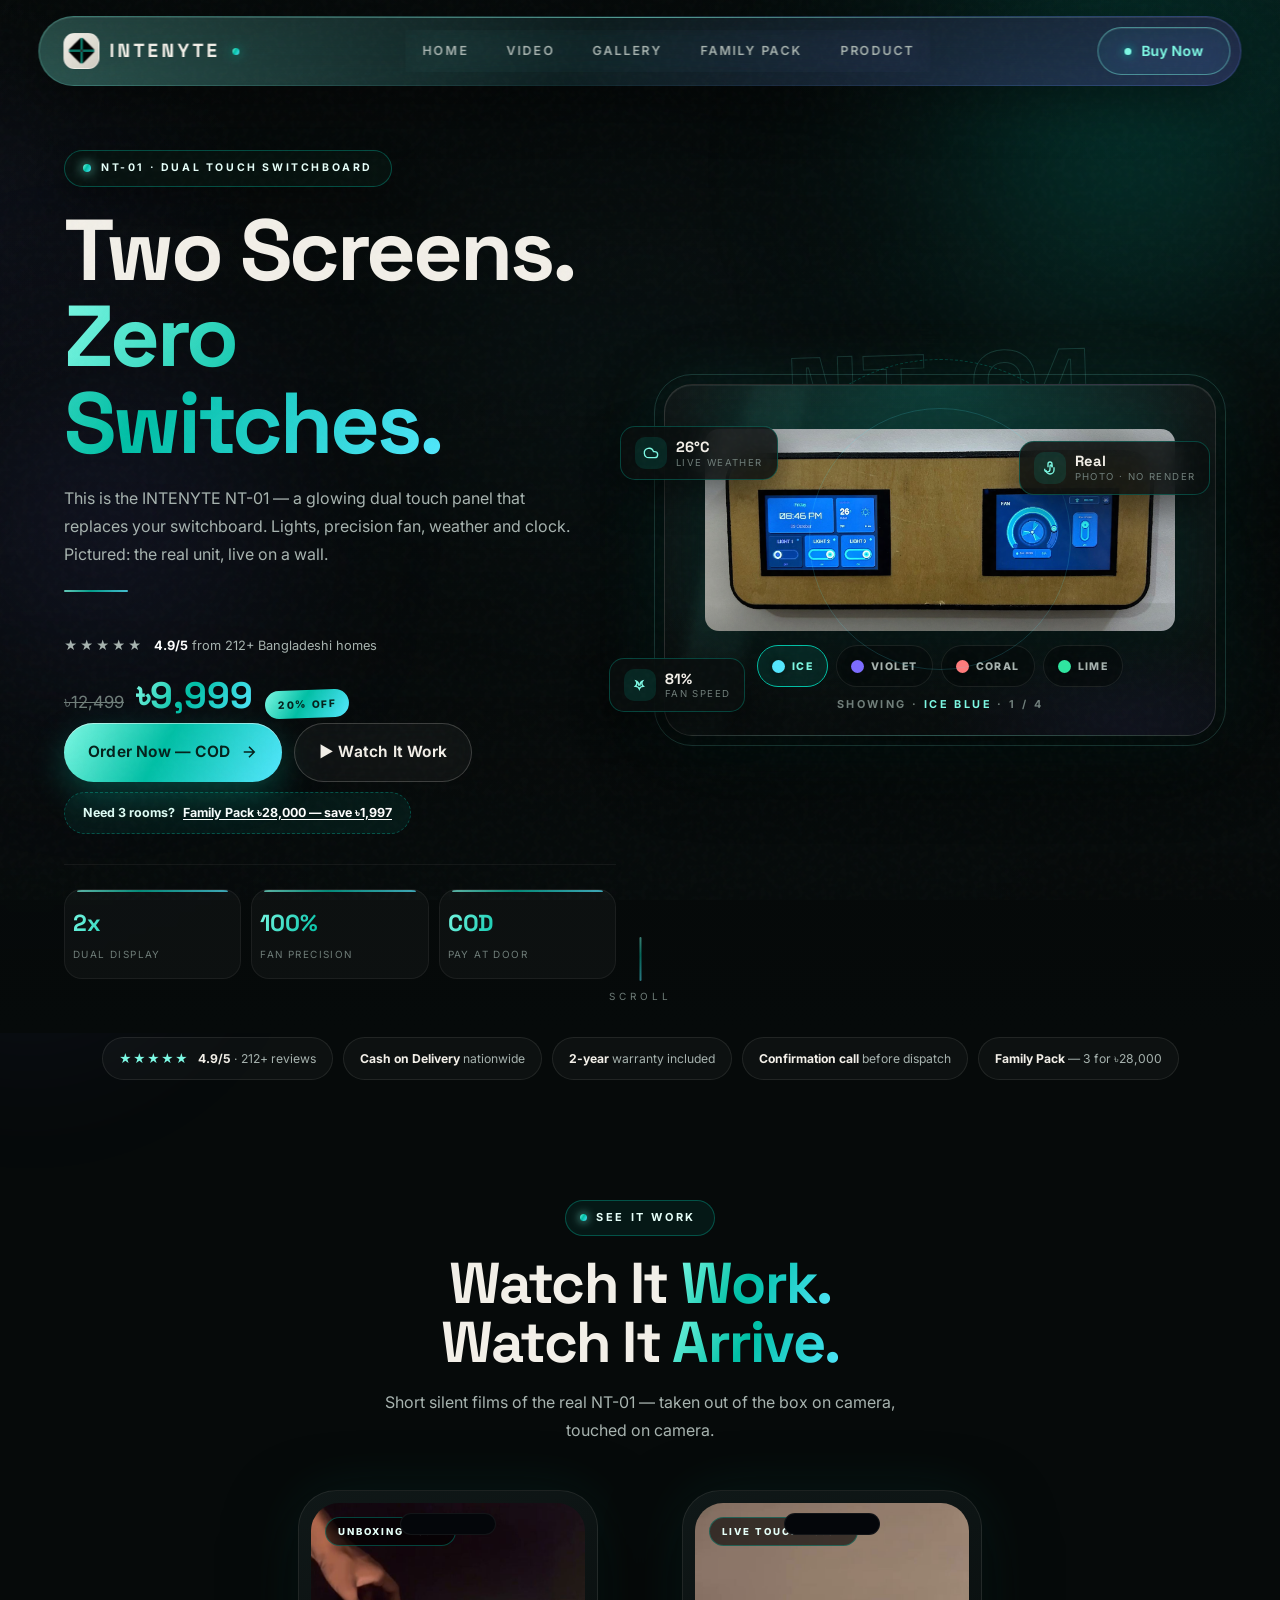
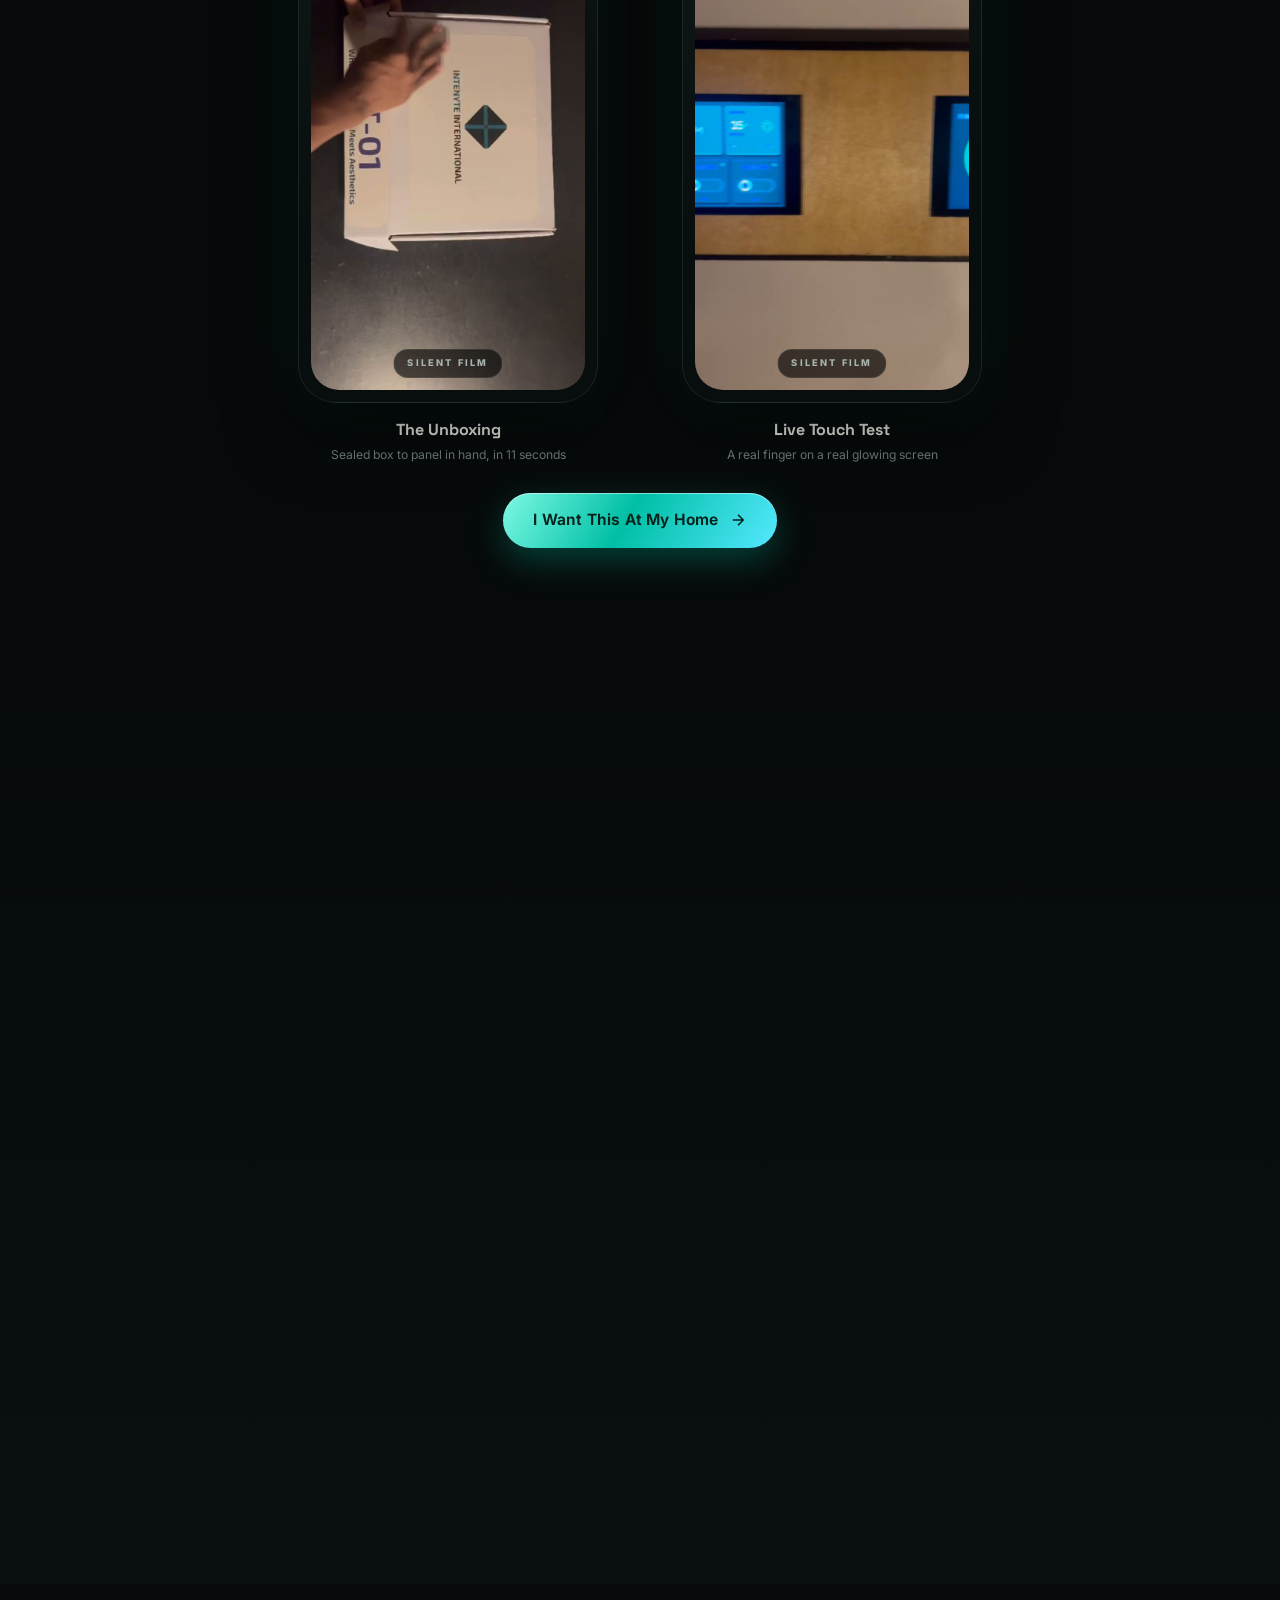
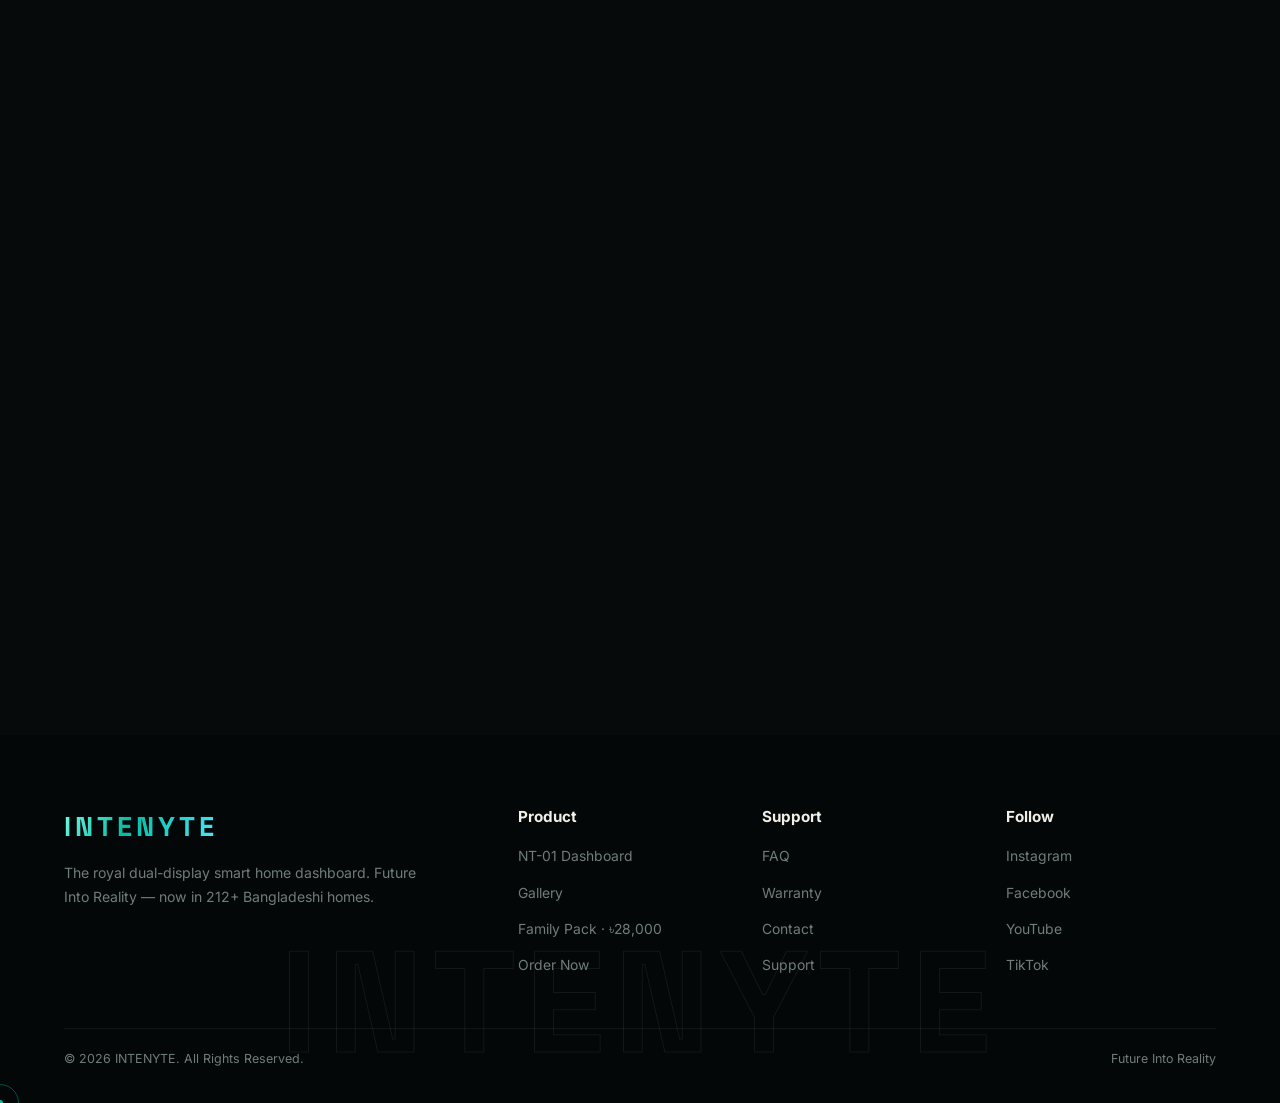
==== commit fc8002d5: "pixel setup for meta" ====
--- a/index.html
+++ b/index.html
@@ -28,6 +28,11 @@
 <link rel="preconnect" href="https://fonts.gstatic.com" crossorigin>
 <link href="https://fonts.googleapis.com/css2?family=Inter:wght@300;400;500;600;700;800;900&family=Marcellus&family=Space+Grotesk:wght@400;500;600;700&display=swap" rel="stylesheet">
 <link rel="stylesheet" href="style.css">
+<!-- Meta Pixel Code -->
+<script>!function(f,b,e,v,n,t,s){if(f.fbq)return;n=f.fbq=function(){n.callMethod?n.callMethod.apply(n,arguments):n.queue.push(arguments)};if(!f._fbq)f._fbq=n;n.push=n;n.loaded=!0;n.version='2.0';n.queue=[];t=b.createElement(e);t.async=!0;t.src=v;s=b.getElementsByTagName(e)[0];s.parentNode.insertBefore(t,s)}(window,document,'script','https://connect.facebook.net/en_US/fbevents.js'); fbq('init', '1884692699178716'); fbq('track', 'PageView');</script>
+<noscript><img height="1" width="1" style="display:none" src="https://www.facebook.com/tr?id=1884692699178716&ev=PageView&noscript=1"/></noscript>
+<!-- End Meta Pixel Code -->
+<script>if(typeof fbq!=='undefined'){fbq('track','ViewContent',{content_name:'INTENYTE NT-01',content_category:'Smart Switchboard',content_ids:['nt-01'],content_type:'product',value:9999,currency:'BDT'});}</script>
 </head>
 
 <body>
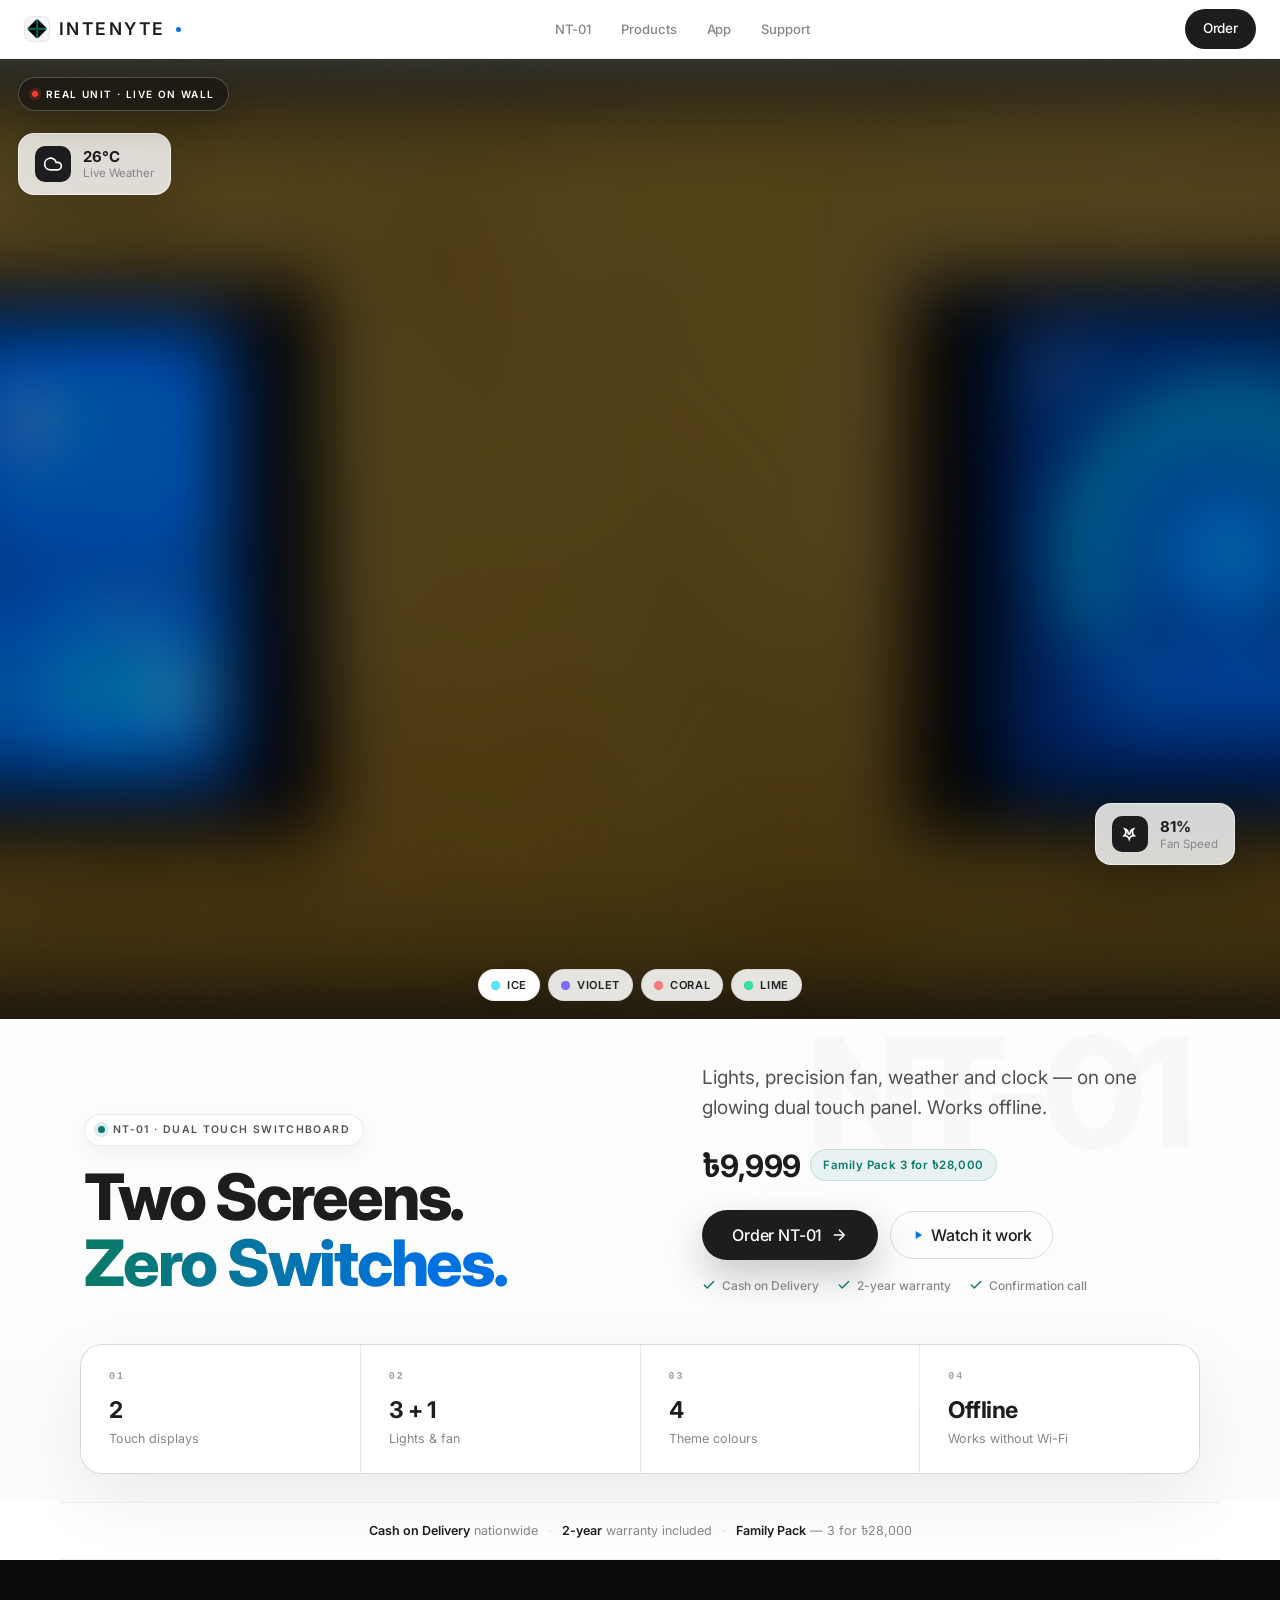
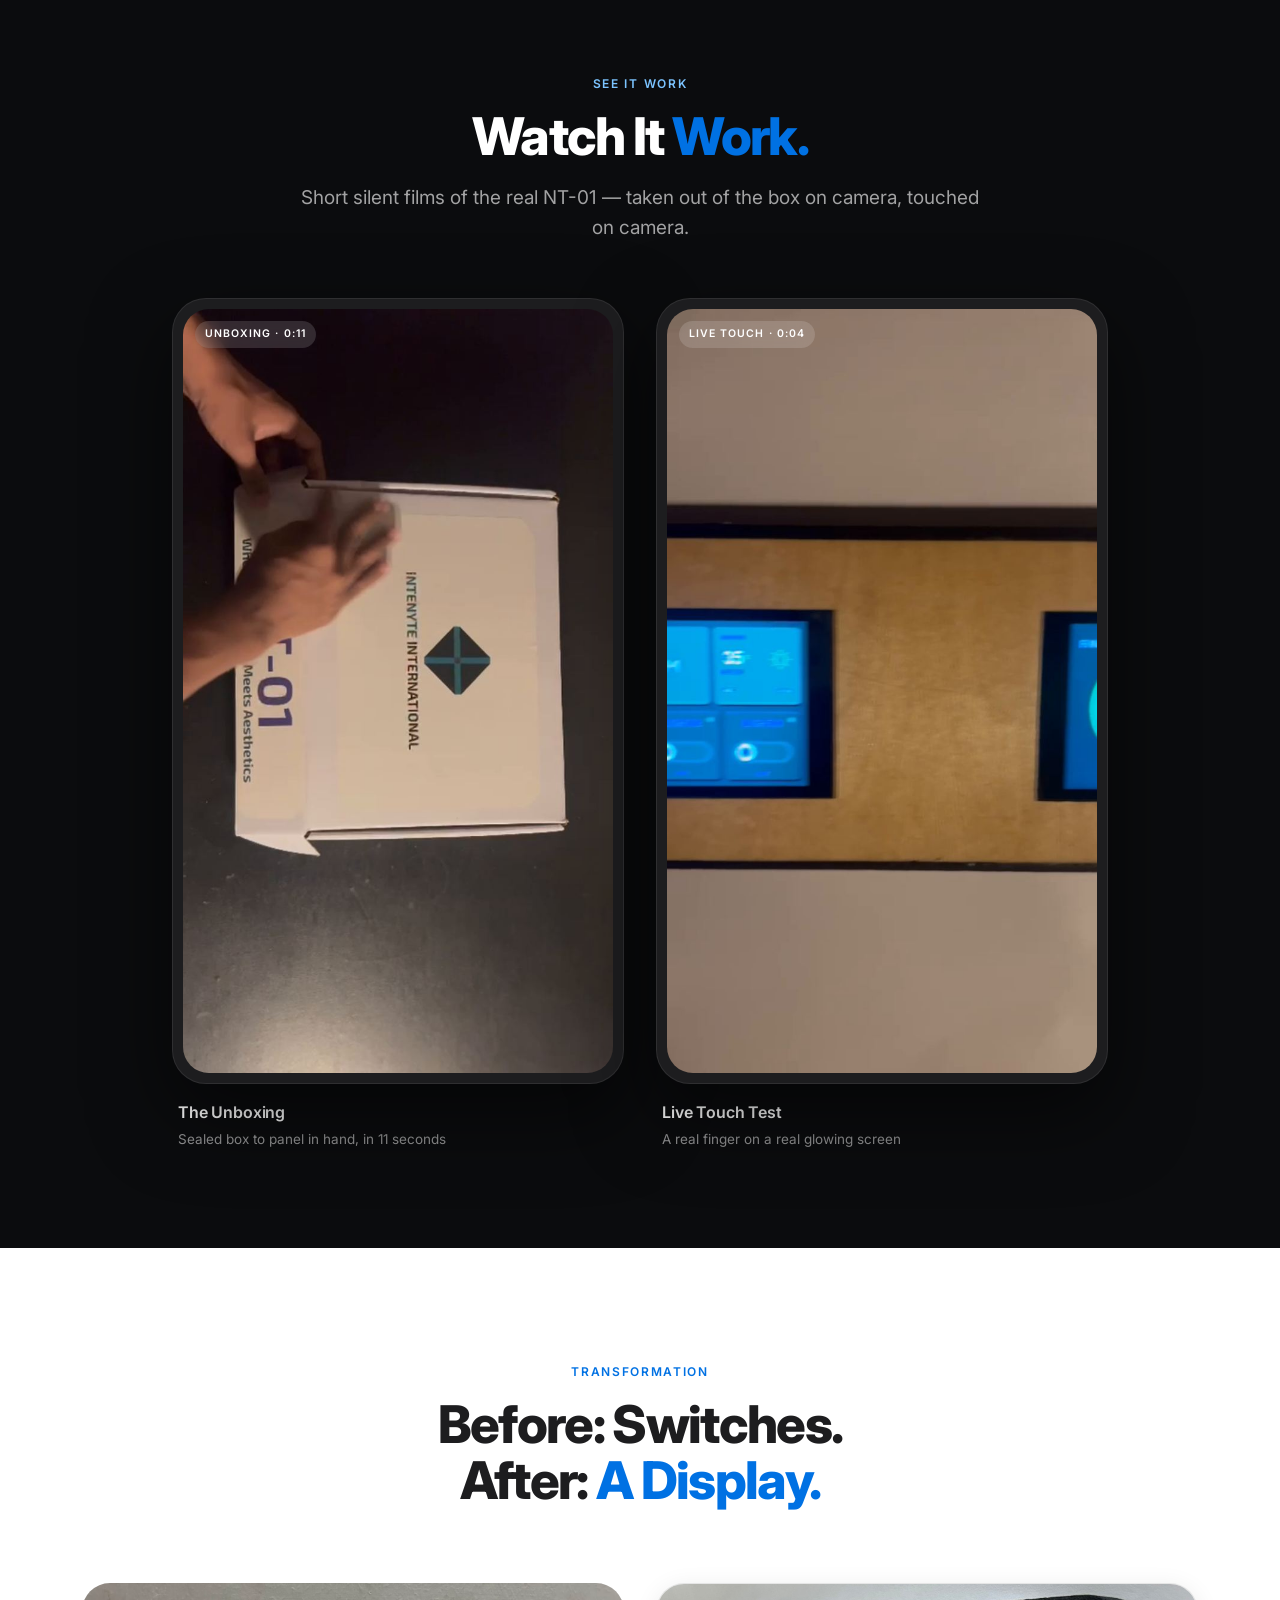
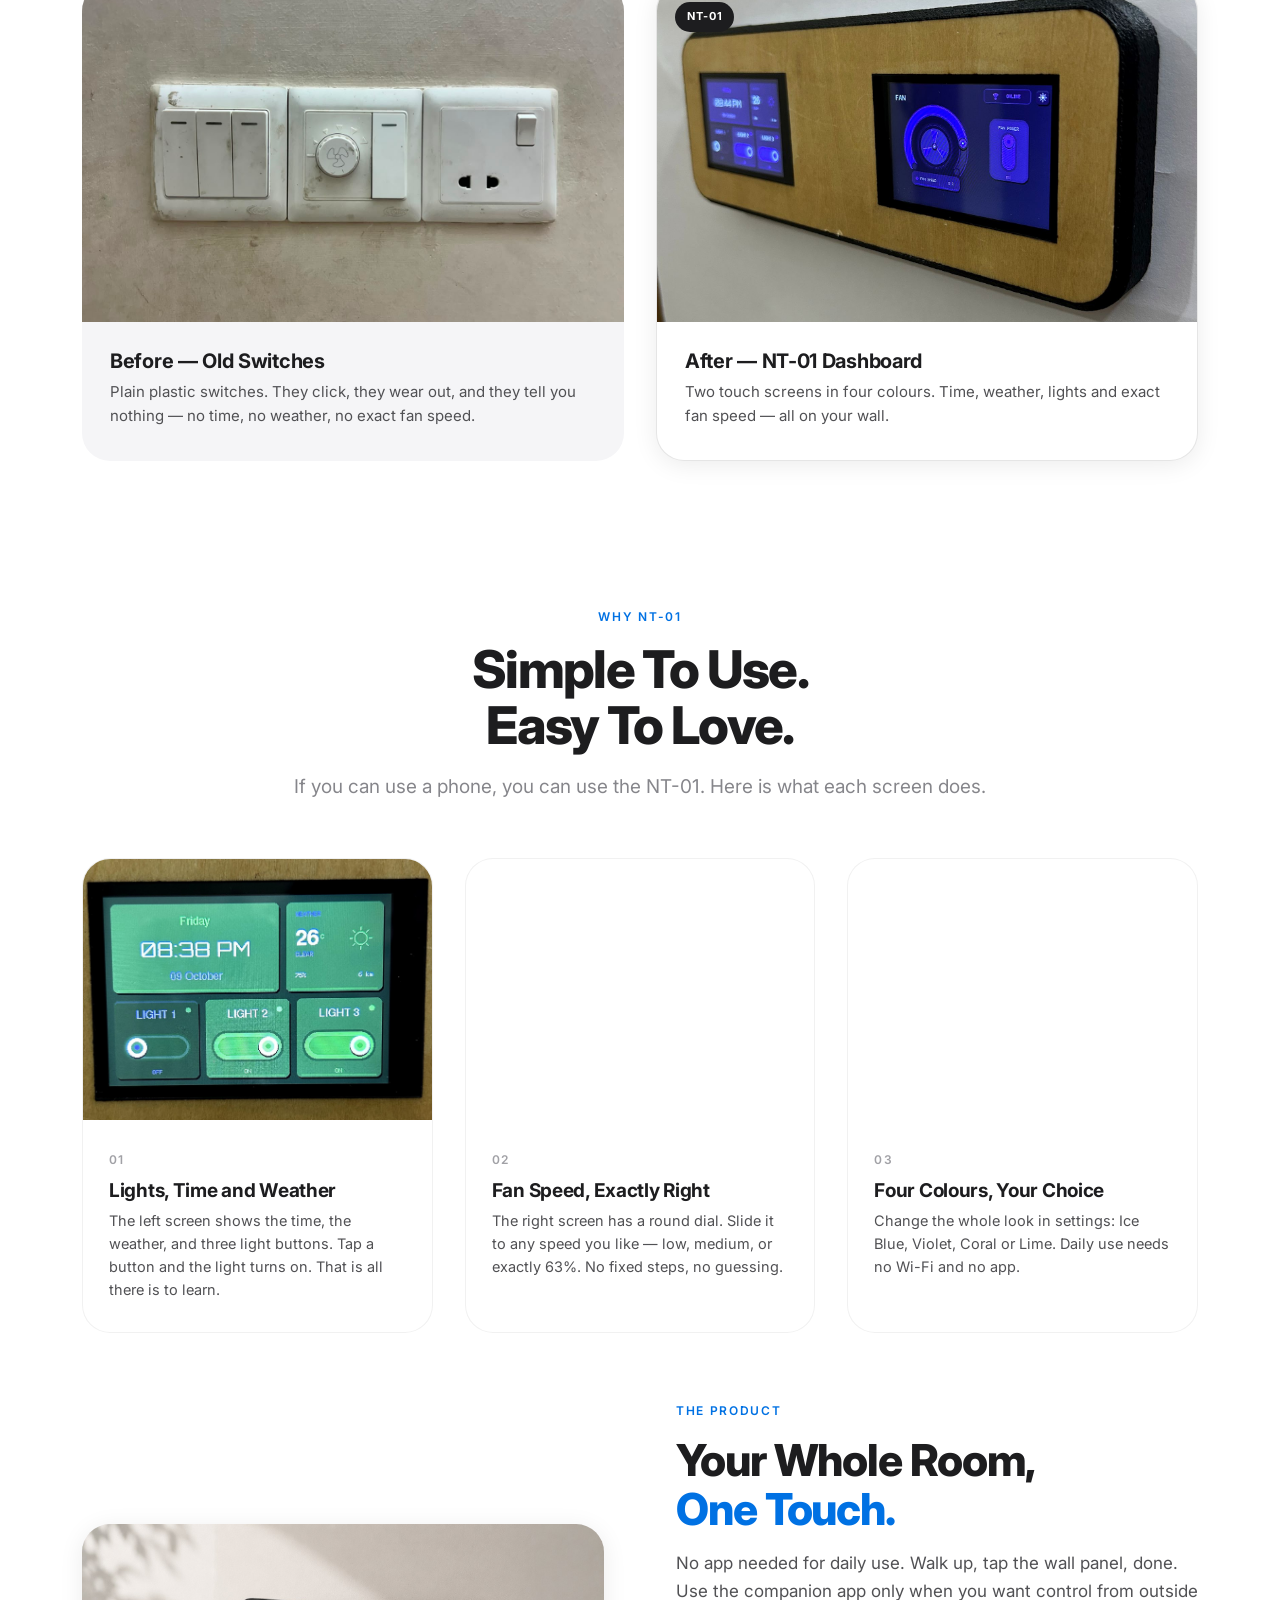
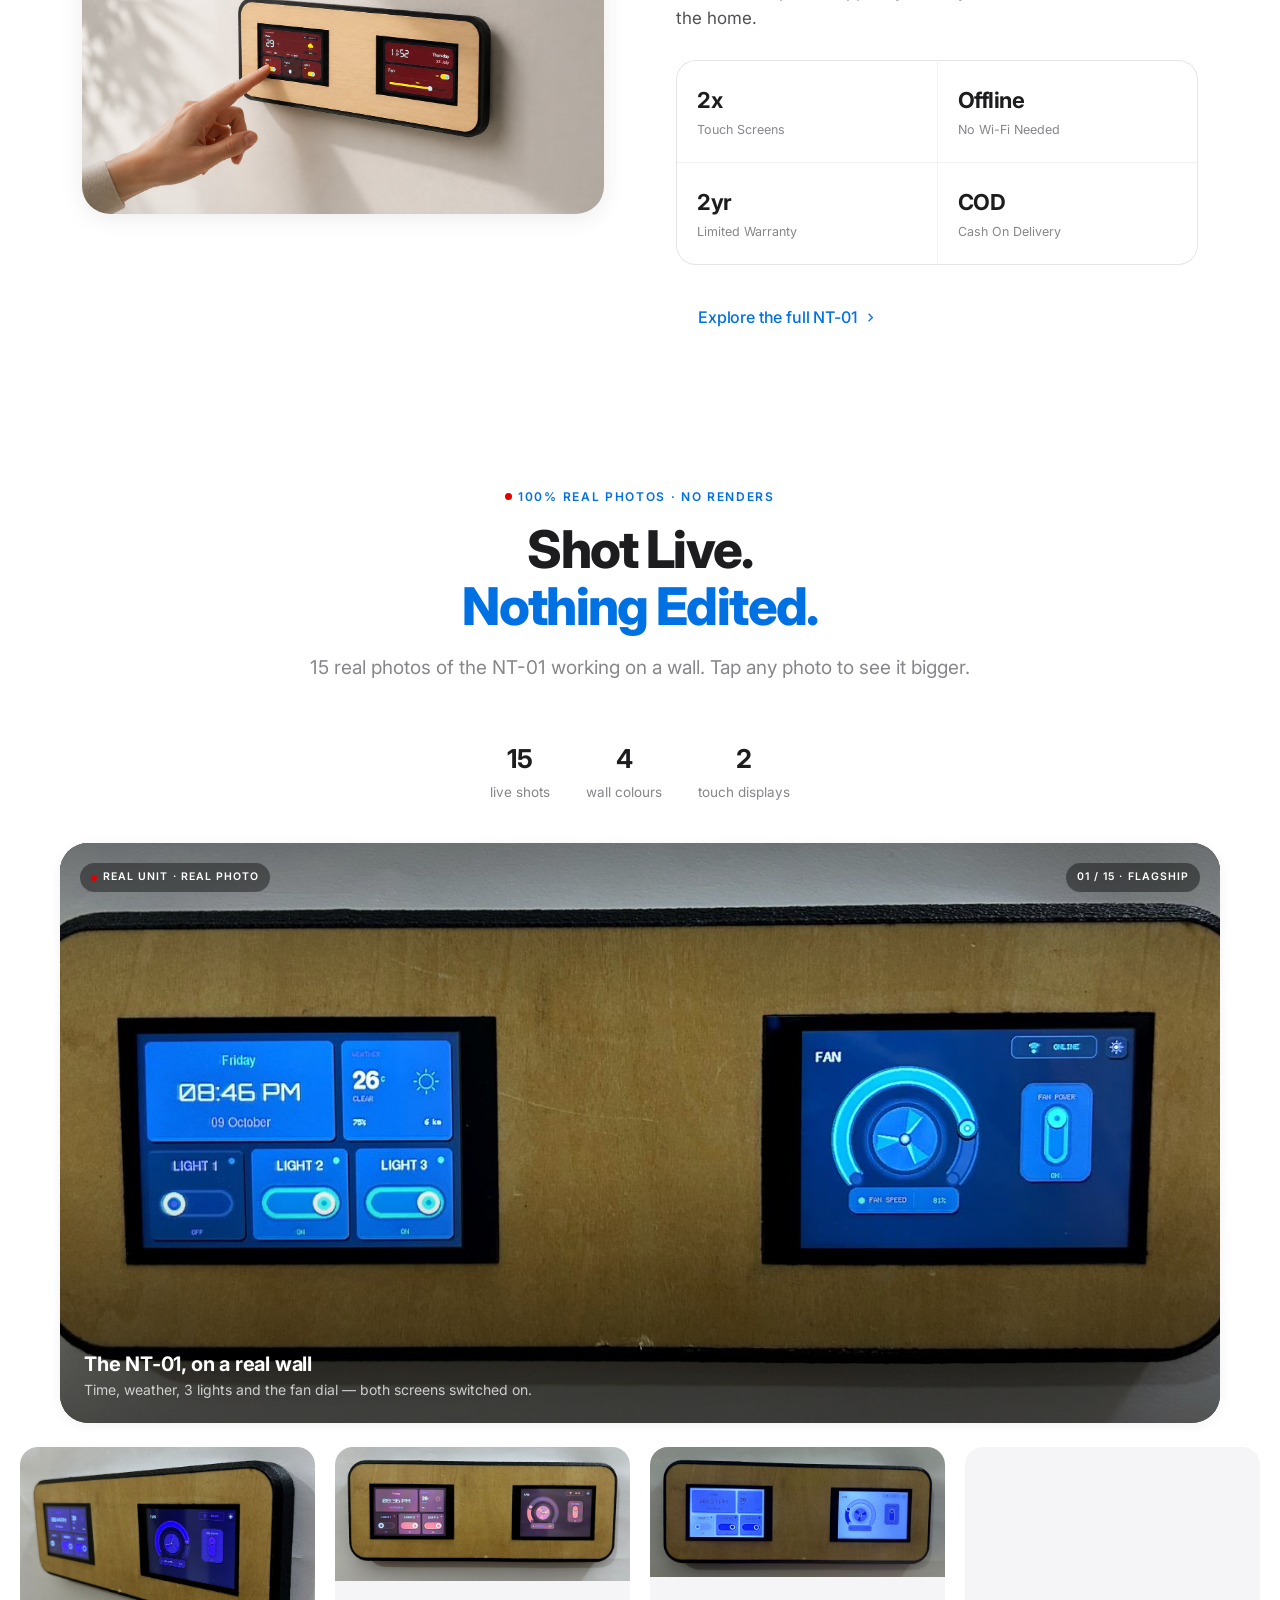
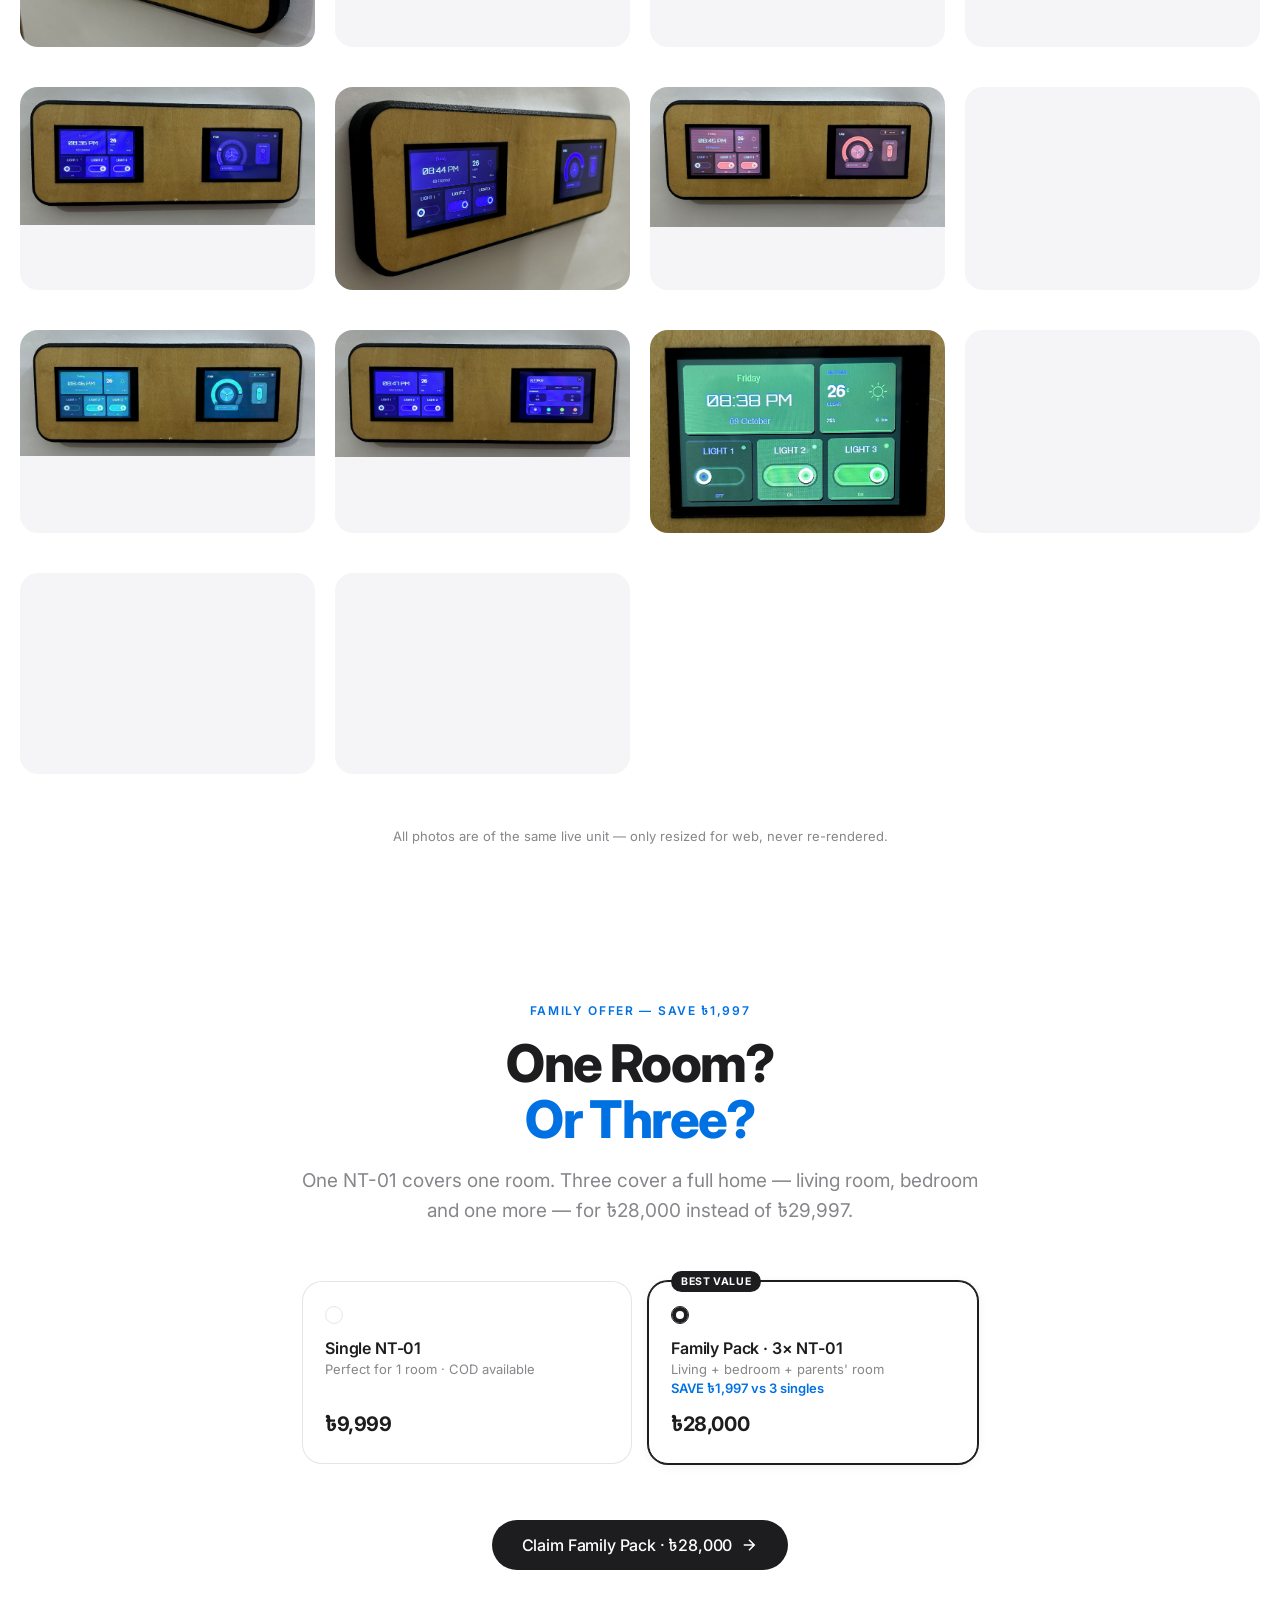
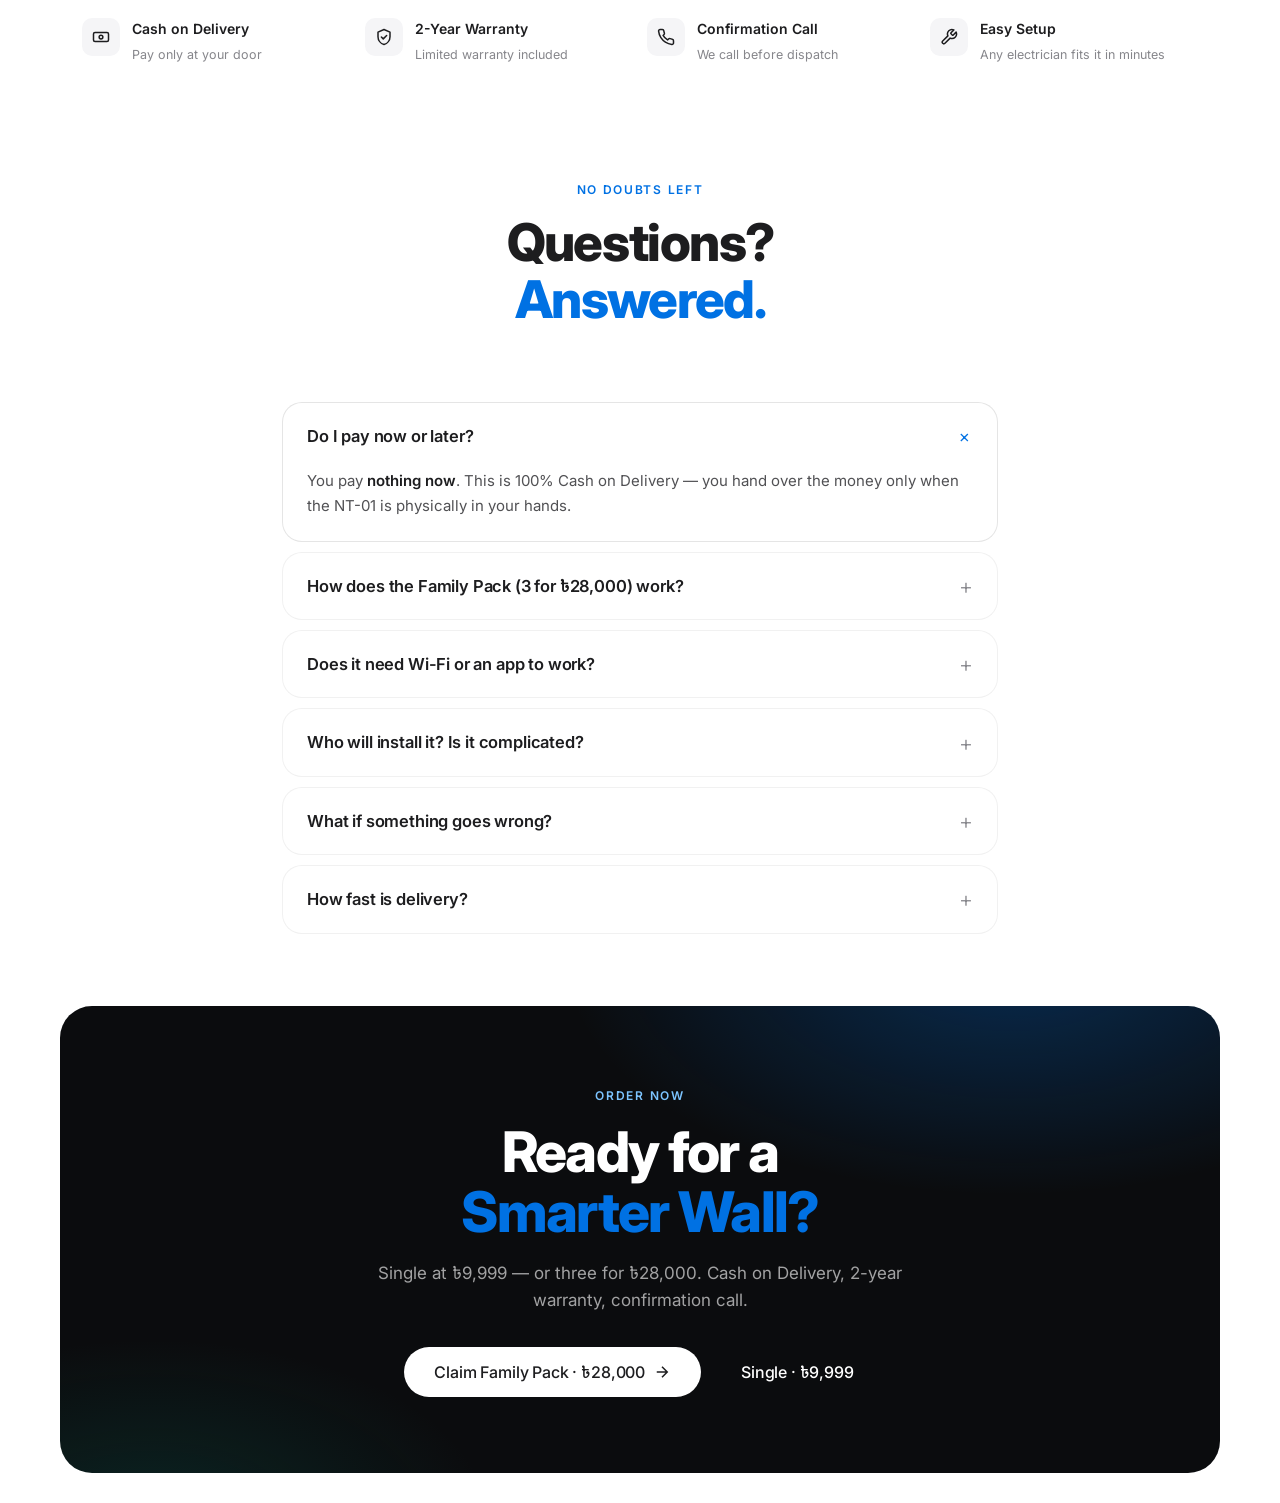
==== commit 07773493: "redesigned and app added" ====
--- a/index.html
+++ b/index.html
@@ -4,29 +4,30 @@
 <head>
 <meta charset="UTF-8">
 <meta name="viewport" content="width=device-width, initial-scale=1.0, viewport-fit=cover">
-<title>INTENYTE NT-01 — Royal Smart Switchboard | ৳9,999, Family Pack 3 for ৳28,000</title>
-<meta name="description" content="INTENYTE NT-01 royal smart switchboard: real dual touch display, precision fan control, Wi-Fi + offline, live weather. Single ৳9,999 or Family Pack 3 for ৳28,000 (save ৳1,997). Cash on Delivery, 2-year warranty. Watch real videos.">
+<title>INTENYTE NT-01 — Dual Touch Smart Switchboard | ৳9,999, Family Pack 3 for ৳28,000</title>
+<meta name="description" content="INTENYTE NT-01 dual-touch smart switchboard: lights, precision fan control, clock and live weather. Single ৳9,999 or Family Pack 3 for ৳28,000. Cash on Delivery, 2-year warranty. Watch real videos.">
 <meta name="keywords" content="smart switchboard Bangladesh, smart home switchboard, touch switchboard, NT-01, INTENYTE, home automation panel price in Bangladesh">
 <meta name="robots" content="index, follow, max-image-preview:large">
-<meta name="theme-color" content="#060a0a">
+<meta name="theme-color" content="#ffffff">
 <link rel="canonical" href="https://intenyte.com/">
 <meta property="og:type" content="website">
 <meta property="og:site_name" content="INTENYTE">
-<meta property="og:title" content="INTENYTE NT-01 — Royal Smart Home Control | Family Pack 3 for ৳28,000">
+<meta property="og:title" content="INTENYTE NT-01 — Dual Touch Smart Home Switchboard | Family Pack 3 for ৳28,000">
 <meta property="og:description" content="Real dual-display smart switchboard. Watch it work on video. Single ৳9,999 · Family Pack 3 for ৳28,000 · COD · 2-year warranty.">
 <meta property="og:url" content="https://intenyte.com/">
 <meta property="og:image" content="https://intenyte.com/img/gallery/hero-blue-wall.jpg">
 <meta name="twitter:card" content="summary_large_image">
-<meta name="twitter:title" content="INTENYTE NT-01 — Royal Smart Switchboard for Modern Homes">
+<meta name="twitter:title" content="INTENYTE NT-01 — Dual Touch Smart Switchboard for Modern Homes">
 <meta name="twitter:description" content="Dual touch display. Precision fan control. Wi-Fi + offline. Family Pack 3 for ৳28,000.">
 <meta name="twitter:image" content="https://intenyte.com/img/gallery/hero-blue-wall.jpg">
-<link rel="preload" as="image" href="img/gallery/hero-blue-wall.jpg" fetchpriority="high">
-<script type="application/ld+json">{"@context":"https://schema.org","@type":"Product","name":"INTENYTE NT-01 Smart Switchboard","brand":{"@type":"Brand","name":"INTENYTE"},"description":"Premium dual-display smart home switchboard with touch control, precision fan speed, Wi-Fi + offline mode, scheduling and live weather.","image":"https://intenyte.com/img/gallery/hero-blue-wall.jpg","offers":{"@type":"Offer","priceCurrency":"BDT","price":"9999","availability":"https://schema.org/InStock","url":"https://intenyte.com/order"},"aggregateRating":{"@type":"AggregateRating","ratingValue":"4.9","reviewCount":"212"}}</script>
+<link rel="preload" as="image" href="img/gallery/hero-blue-wall.jpg" media="(min-width:760px)" fetchpriority="high">
+<link rel="preload" as="image" href="img/lifestyle-blue.jpg" media="(max-width:759px)" fetchpriority="high">
+<script type="application/ld+json">{"@context":"https://schema.org","@type":"Product","name":"INTENYTE NT-01 Smart Switchboard","brand":{"@type":"Brand","name":"INTENYTE"},"description":"Dual-display smart home switchboard with touch control, precision fan speed, Wi-Fi + offline mode, clock and live weather.","image":"https://intenyte.com/img/gallery/hero-blue-wall.jpg","offers":{"@type":"Offer","priceCurrency":"BDT","price":"9999","availability":"https://schema.org/InStock","url":"https://intenyte.com/order"}}</script>
 <link rel="icon" type="image/png" href="img/INTENYTE--LOGO.png">
 <link rel="apple-touch-icon" href="img/INTENYTE--LOGO.png">
 <link rel="preconnect" href="https://fonts.googleapis.com">
 <link rel="preconnect" href="https://fonts.gstatic.com" crossorigin>
-<link href="https://fonts.googleapis.com/css2?family=Inter:wght@300;400;500;600;700;800;900&family=Marcellus&family=Space+Grotesk:wght@400;500;600;700&display=swap" rel="stylesheet">
+<link href="https://fonts.googleapis.com/css2?family=Noto+Sans+Bengali:wght@400;500;600;700&family=Inter:wght@400;500;600;700;800&display=swap" rel="stylesheet">
 <link rel="stylesheet" href="style.css">
 <!-- Meta Pixel Code -->
 <script>!function(f,b,e,v,n,t,s){if(f.fbq)return;n=f.fbq=function(){n.callMethod?n.callMethod.apply(n,arguments):n.queue.push(arguments)};if(!f._fbq)f._fbq=n;n.push=n;n.loaded=!0;n.version='2.0';n.queue=[];t=b.createElement(e);t.async=!0;t.src=v;s=b.getElementsByTagName(e)[0];s.parentNode.insertBefore(t,s)}(window,document,'script','https://connect.facebook.net/en_US/fbevents.js'); fbq('init', '1884692699178716'); fbq('track', 'PageView');</script>
@@ -37,27 +38,20 @@
 
 <body>
 
-<!-- BACKGROUND -->
-<div class="bg-grid"></div>
-<div class="bg-glow glow-1"></div>
-<div class="bg-glow glow-2"></div>
-<div class="bg-glow glow-3"></div>
-
 <!-- HEADER -->
 <header class="header">
 <nav class="navbar">
     <a href="/" class="logo"><img class="logo-img" src="img/INTENYTE--LOGO.png" alt="INTENYTE logo" width="64" height="64">INTENYTE</a>
     <ul class="nav-links" id="navLinks">
-        <li><a href="/">Home</a></li>
-        <li><a href="#video">Video</a></li>
-        <li><a href="#gallery">Gallery</a></li>
-        <li><a href="#bundle">Family Pack</a></li>
-        <li><a href="/product">Product</a></li>
+        <li><a href="/product">NT-01</a></li>
+        <li><a href="/products/">Products</a></li>
+        <li><a href="/app/">App</a></li>
+        <li><a href="/support/">Support</a></li>
         <li class="mobile-nav-cta">
-            <a href="/order" class="nav-btn">Buy Now · ৳9,999</a>
+            <a href="/order" class="nav-btn">Order NT-01</a>
         </li>
     </ul>
-    <a href="/order" class="nav-btn desktop-nav-btn">Buy Now</a>
+    <a href="/order" class="nav-btn desktop-nav-btn">Order</a>
     <button class="menu-toggle" id="menuToggle" aria-label="Toggle navigation" aria-expanded="false">
         <span></span>
         <span></span>
@@ -66,131 +60,98 @@
 </nav>
 </header>
 
-<!-- HERO -->
-<section class="hero">
-<div class="hero-overlay"></div>
-<div class="hero-bg-orb orb-1"></div>
-<div class="hero-bg-orb orb-2"></div>
-
-<div class="hero-content">
-    <div class="hero-eyebrow royal">NT-01 · DUAL TOUCH SWITCHBOARD</div>
-    <h1 class="hero-royal-title">
-        Two Screens.<br>
-        <span class="gold-text">Zero Switches.</span>
-    </h1>
-    <p class="hero-text">
-        This is the INTENYTE NT-01 — a glowing dual touch panel that replaces your switchboard. Lights, precision fan, weather and clock. Pictured: the real unit, live on a wall.
-    </p>
-    <div class="rating-row">
-        <span class="rating-stars">★★★★★</span>
-        <span><b>4.9/5</b> from 212+ Bangladeshi homes</span>
-    </div>
-    <div class="hero-price-line">
-        <span class="hero-price-old">৳12,499</span>
-        <span class="hero-price-new">৳9,999</span>
-        <span class="hero-price-chip">20% OFF</span>
-    </div>
-    <div class="hero-buttons">
-        <a href="/order" class="primary-btn royal">
-            Order Now — COD
-            <svg width="18" height="18" viewBox="0 0 24 24" fill="none" stroke="currentColor" stroke-width="2"><path d="M5 12h14M12 5l7 7-7 7"/></svg>
-        </a>
-        <a href="#video" class="secondary-btn">▶ Watch It Work</a>
-    </div>
-    <div>
-        <span class="hero-bundle-hint">Need 3 rooms? <a href="#bundle">Family Pack ৳28,000 — save ৳1,997</a></span>
-    </div>
-    <div class="hero-stats">
-        <div class="hero-stat">
-            <h3>2x</h3>
-            <p>Dual Display</p>
-        </div>
-        <div class="hero-stat">
-            <h3>100%</h3>
-            <p>Fan Precision</p>
-        </div>
-        <div class="hero-stat">
-            <h3>COD</h3>
-            <p>Pay At Door</p>
-        </div>
-    </div>
-</div>
-
-<div class="hero-visual">
-    <div class="hero-visual-glow"></div>
-    <div class="hero-ring ring-1"></div>
-    <div class="hero-ring ring-2"></div>
-    <div class="hero-image">
-        <img id="heroImg" src="img/gallery/hero-blue-wall.jpg" alt="Real INTENYTE NT-01 smart switchboard glowing blue on a wall — dual touch display" fetchpriority="high" decoding="async">
+<!-- HERO — FULL-BLEED PRODUCT SHOWCASE -->
+<section class="hero-v2">
+<div class="hero-stage">
+    <div class="hero-stage-media">
+        <img class="hero-image-blur" src="img/gallery/hero-blue-wall.jpg" alt="" aria-hidden="true" loading="lazy">
+        <picture>
+            <source media="(max-width:759px)" srcset="img/lifestyle-blue.jpg">
+            <img id="heroImg" class="hero-image" src="img/gallery/hero-blue-wall.jpg" alt="INTENYTE NT-01 smart switchboard glowing blue on a wall — dual touch display" fetchpriority="high" decoding="async">
+        </picture>
+        <div class="hero-m-badge"><span></span>Dual 3.5″ touch</div>
+        <div class="hero-live-pill"><span class="live-dot"></span>Real unit · Live on wall</div>
         <div class="hero-theme-bar">
             <button class="hero-dot active" data-src="img/gallery/hero-blue-wall.jpg" data-theme="ICE BLUE"><i style="background:#54e8ff"></i>ICE</button>
             <button class="hero-dot" data-src="img/gallery/wall-violet.jpg" data-theme="VIOLET"><i style="background:#7c6cff"></i>VIOLET</button>
             <button class="hero-dot" data-src="img/gallery/wall-coral.jpg" data-theme="CORAL"><i style="background:#ff7b7b"></i>CORAL</button>
             <button class="hero-dot" data-src="img/gallery/wall-lime.jpg" data-theme="LIME"><i style="background:#2ee6a0"></i>LIME</button>
         </div>
-        <p class="hero-theme-name">SHOWING · <b>ICE BLUE</b> · <span>1 / 4</span></p>
-    </div>
-    <div class="hero-float-card hero-float-weather">
-        <div class="hfc-icon">
-            <svg width="20" height="20" viewBox="0 0 24 24" fill="none" stroke="currentColor" stroke-width="2"><path d="M17.5 19H9a7 7 0 1 1 6.71-9h1.79a4.5 4.5 0 1 1 0 9Z"/></svg>
-        </div>
-        <div class="hfc-info">
-            <span class="hfc-value">26°C</span>
-            <span class="hfc-label">Live Weather</span>
-        </div>
-    </div>
-    <div class="hero-float-card hero-float-fan">
-        <div class="hfc-icon">
-            <svg width="20" height="20" viewBox="0 0 24 24" fill="none" stroke="currentColor" stroke-width="2"><path d="M12 12c0-3 1-5 4-6-2 3-1 6 1 8-3 0-5 1-6 4-1-3-3-4-6-4 2-2 3-5 1-8 3 1 4 3 4 6Z"/></svg>
-        </div>
-        <div class="hfc-info">
-            <span class="hfc-value">81%</span>
-            <span class="hfc-label">Fan Speed</span>
-        </div>
-    </div>
-    <div class="hero-float-card hero-float-tap">
-        <div class="hfc-icon">
-            <svg width="20" height="20" viewBox="0 0 24 24" fill="none" stroke="currentColor" stroke-width="2"><path d="M9 11V6a3 3 0 0 1 6 0v5"/><path d="M15 11V9a1.5 1.5 0 0 0-3 0v2"/><path d="M12 11v3a4 4 0 0 1-4 4 4 4 0 0 1-4-4v-1"/><path d="M18 11v4a6 6 0 0 1-6 6 6 6 0 0 1-6-6"/></svg>
-        </div>
-        <div class="hfc-info">
-            <span class="hfc-value">Real</span>
-            <span class="hfc-label">Photo · No Render</span>
-        </div>
-    </div>
-</div>
-
-<div class="hero-hook">
-    <div class="hero-hook-price">
-        <span class="hero-hook-old">৳12,499</span>
-        <span class="hero-hook-new">৳9,999</span>
-        <span class="hero-hook-off">20% OFF • COD</span>
-    </div>
-    <a href="/order" class="primary-btn royal">
-        Buy Now
-        <svg width="18" height="18" viewBox="0 0 24 24" fill="none" stroke="currentColor" stroke-width="2"><path d="M5 12h14M12 5l7 7-7 7"/></svg>
-    </a>
-</div>
-
-<div class="scroll-indicator">
-    <span></span>
-    <p>Scroll</p>
+        <div class="hero-float-card hero-float-weather">
+            <div class="hfc-icon">
+                <svg width="20" height="20" viewBox="0 0 24 24" fill="none" stroke="currentColor" stroke-width="2"><path d="M17.5 19H9a7 7 0 1 1 6.71-9h1.79a4.5 4.5 0 1 1 0 9Z"/></svg>
+            </div>
+            <div class="hfc-info">
+                <span class="hfc-value">26°C</span>
+                <span class="hfc-label">Live Weather</span>
+            </div>
+        </div>
+        <div class="hero-float-card hero-float-fan">
+            <div class="hfc-icon">
+                <svg width="20" height="20" viewBox="0 0 24 24" fill="none" stroke="currentColor" stroke-width="2"><path d="M12 12c0-3 1-5 4-6-2 3-1 6 1 8-3 0-5 1-6 4-1-3-3-4-6-4 2-2 3-5 1-8 3 1 4 3 4 6Z"/></svg>
+            </div>
+            <div class="hfc-info">
+                <span class="hfc-value">81%</span>
+                <span class="hfc-label">Fan Speed</span>
+            </div>
+        </div>
+    </div>
+</div>
+
+<div class="hero-v2-head">
+    <div class="hero-v2-intro">
+        <div class="hero-eyebrow">NT-01 · Dual Touch Switchboard</div>
+        <h1 class="hero-royal-title">
+            Two Screens.<br>
+            <span class="gold-text">Zero Switches.</span>
+        </h1>
+    </div>
+    <div class="hero-v2-buy">
+        <p class="hero-text">
+            Lights, precision fan, weather and clock — on one glowing dual touch panel. Works offline.
+        </p>
+        <div class="hero-price-line">
+            <span class="hero-price-new">৳9,999</span>
+            <span class="hero-price-chip">Family Pack 3 for ৳28,000</span>
+        </div>
+        <div class="hero-buttons">
+            <a href="/order" class="primary-btn royal">
+                Order NT-01
+                <svg width="18" height="18" viewBox="0 0 24 24" fill="none" stroke="currentColor" stroke-width="2"><path d="M5 12h14M12 5l7 7-7 7"/></svg>
+            </a>
+            <a href="#video" class="secondary-btn hero-watch">
+                <svg width="14" height="14" viewBox="0 0 24 24" fill="currentColor" aria-hidden="true"><path d="M8 5v14l11-7z"/></svg>
+                Watch it work
+            </a>
+        </div>
+        <div class="hero-microtrust">
+            <span><svg width="14" height="14" viewBox="0 0 24 24" fill="none" stroke="currentColor" stroke-width="2.4" stroke-linecap="round" stroke-linejoin="round" aria-hidden="true"><path d="M20 6 9 17l-5-5"/></svg>Cash on Delivery</span>
+            <span><svg width="14" height="14" viewBox="0 0 24 24" fill="none" stroke="currentColor" stroke-width="2.4" stroke-linecap="round" stroke-linejoin="round" aria-hidden="true"><path d="M20 6 9 17l-5-5"/></svg>2-year warranty</span>
+            <span><svg width="14" height="14" viewBox="0 0 24 24" fill="none" stroke="currentColor" stroke-width="2.4" stroke-linecap="round" stroke-linejoin="round" aria-hidden="true"><path d="M20 6 9 17l-5-5"/></svg>Confirmation call</span>
+        </div>
+    </div>
+</div>
+
+<div class="hero-v2-facts">
+    <div class="hero-fact"><strong>2</strong><span>Touch displays</span></div>
+    <div class="hero-fact"><strong>3 + 1</strong><span>Lights &amp; fan</span></div>
+    <div class="hero-fact"><strong>4</strong><span>Theme colours</span></div>
+    <div class="hero-fact"><strong>Offline</strong><span>Works without Wi-Fi</span></div>
 </div>
 </section>
 
 <!-- TRUST STRIP -->
 <div class="trust-strip" aria-label="Why trust INTENYTE">
-    <div class="trust-chip"><span class="tc-star">★★★★★</span><span><b>4.9/5</b> · 212+ reviews</span></div>
     <div class="trust-chip"><span><b>Cash on Delivery</b> nationwide</span></div>
     <div class="trust-chip"><span><b>2-year</b> warranty included</span></div>
-    <div class="trust-chip"><span><b>Confirmation call</b> before dispatch</span></div>
     <div class="trust-chip"><span><b>Family Pack</b> — 3 for ৳28,000</span></div>
 </div>
 
 <!-- VIDEO PROOF -->
-<section id="video">
+<section id="video" class="section-dark section-pad">
 <div class="section-header">
-    <div class="section-badge royal">SEE IT WORK</div>
-    <h2 class="section-title">Watch It <span class="gold-text">Work.</span><br>Watch It <span class="gold-text">Arrive.</span></h2>
+    <div class="section-badge">SEE IT WORK</div>
+    <h2 class="section-title">Watch It <span class="gold-text">Work.</span></h2>
     <p class="section-subtitle">Short silent films of the real NT-01 — taken out of the box on camera, touched on camera.</p>
 </div>
 <div class="video-row">
@@ -199,7 +160,6 @@
             <span class="phone-tag">UNBOXING · 0:11</span>
             <div class="phone-screen">
                 <video src="img/gallery/nt01-unboxing.mp4" poster="img/gallery/poster-unboxing.jpg" muted autoplay loop playsinline preload="metadata"></video>
-                <span class="phone-silent">SILENT FILM</span>
             </div>
         </div>
         <div class="phone-label"><strong>The Unboxing</strong><span>Sealed box to panel in hand, in 11 seconds</span></div>
@@ -209,16 +169,10 @@
             <span class="phone-tag">LIVE TOUCH · 0:04</span>
             <div class="phone-screen">
                 <video src="img/gallery/nt01-touch-live.mp4" poster="img/gallery/poster-touch.jpg" muted autoplay loop playsinline preload="metadata"></video>
-                <span class="phone-silent">SILENT FILM</span>
             </div>
         </div>
         <div class="phone-label"><strong>Live Touch Test</strong><span>A real finger on a real glowing screen</span></div>
     </div>
-</div>
-<div class="rg-cta">
-    <a href="/order" class="primary-btn royal">I Want This At My Home
-        <svg width="18" height="18" viewBox="0 0 24 24" fill="none" stroke="currentColor" stroke-width="2"><path d="M5 12h14M12 5l7 7-7 7"/></svg>
-    </a>
 </div>
 </section>
 
@@ -245,7 +199,7 @@
         </div>
         <div class="compare-content">
             <h3>After — NT-01 Dashboard</h3>
-            <p>Two touch screens in four colours. Time, weather, lights and exact fan speed — all on your wall. Guests always ask about it.</p>
+            <p>Two touch screens in four colours. Time, weather, lights and exact fan speed — all on your wall.</p>
         </div>
     </div>
 </div>
@@ -254,7 +208,7 @@
 <!-- FEATURES -->
 <section class="features" id="features">
 <div class="section-header">
-    <div class="section-badge royal">WHY NT-01</div>
+    <div class="section-badge">WHY NT-01</div>
     <h2 class="section-title">Simple To Use.<br>Easy To Love.</h2>
     <p class="section-subtitle">If you can use a phone, you can use the NT-01. Here is what each screen does.</p>
 </div>
@@ -296,12 +250,12 @@
 <section class="product-showcase">
 <div class="showcase-wrapper">
     <div class="showcase-image">
-        <img src="img/Board_with_finger.png" alt="Finger touching the NT-01 smart switchboard panel" loading="lazy" decoding="async">
+        <img src="img/touch-panel.jpg" alt="Finger touching the NT-01 smart switchboard panel" loading="lazy" decoding="async">
     </div>
     <div class="showcase-info">
-        <div class="section-badge royal">THE PRODUCT</div>
+        <div class="section-badge">THE PRODUCT</div>
         <h2>Your Whole Room,<br><span class="gold-text">One Touch.</span></h2>
-        <p>No app needed for daily use. Walk up, tap the wall panel, done. Use the app only when you want control from outside the home.</p>
+        <p>No app needed for daily use. Walk up, tap the wall panel, done. Use the companion app only when you want control from outside the home.</p>
         <div class="showcase-specs">
             <div class="spec-item">
                 <div class="spec-value">2x</div>
@@ -312,17 +266,16 @@
                 <div class="spec-label">No Wi-Fi Needed</div>
             </div>
             <div class="spec-item">
-                <div class="spec-value">100%</div>
-                <div class="spec-label">Fan Accuracy</div>
+                <div class="spec-value">2yr</div>
+                <div class="spec-label">Limited Warranty</div>
             </div>
             <div class="spec-item">
                 <div class="spec-value">COD</div>
                 <div class="spec-label">Cash On Delivery</div>
             </div>
         </div>
-        <a href="/order" class="primary-btn royal">
-            Buy Now · ৳9,999
-            <svg width="18" height="18" viewBox="0 0 24 24" fill="none" stroke="currentColor" stroke-width="2"><path d="M5 12h14M12 5l7 7-7 7"/></svg>
+        <a href="/product" class="secondary-btn">Explore the full NT-01
+            <svg width="15" height="15" viewBox="0 0 24 24" fill="none" stroke="currentColor" stroke-width="2"><path d="M9 18l6-6-6-6"/></svg>
         </a>
     </div>
 </div>
@@ -331,7 +284,7 @@
 <!-- GALLERY — REAL PRODUCT SHOWCASE -->
 <section class="gallery" id="gallery">
 <div class="section-header real-gallery-head">
-    <div class="section-badge royal"><span class="live-dot"></span>100% REAL PHOTOS · NO RENDERS</div>
+    <div class="section-badge"><span class="live-dot"></span>100% REAL PHOTOS · NO RENDERS</div>
     <h2 class="section-title">Shot Live.<br><span class="gold-text">Nothing Edited.</span></h2>
     <p class="section-subtitle">15 real photos of the NT-01 working on a wall. Tap any photo to see it bigger.</p>
 </div>
@@ -339,7 +292,6 @@
     <div class="rg-stat"><strong>15</strong>live shots</div>
     <div class="rg-stat"><strong>4</strong>wall colours</div>
     <div class="rg-stat"><strong>2</strong>touch displays</div>
-    <div class="rg-stat"><strong>2</strong>real videos ↑</div>
 </div>
 <div class="rg-featured gallery-item" data-caption="NT-01 flagship — Ice Blue dual display, both screens live">
     <img src="img/gallery/hero-blue-wall.jpg" alt="Real INTENYTE NT-01 smart switchboard on wall — ice blue dual display with clock, weather, lights and fan control" loading="lazy" decoding="async">
@@ -353,192 +305,112 @@
             <h3>The NT-01, on a real wall</h3>
             <p>Time, weather, 3 lights and the fan dial — both screens switched on.</p>
         </div>
-        <div class="rg-chips">
-            <span class="rg-chip c-ice">ICE BLUE</span>
-            <span class="rg-chip c-violet">VIOLET</span>
-            <span class="rg-chip c-coral">CORAL</span>
-            <span class="rg-chip c-lime">LIME</span>
-        </div>
     </div>
 </div>
 <div class="rg-grid">
     <div class="rg-card gallery-item" data-caption="Violet from the side — slim royal profile">
         <img src="img/gallery/angle-violet-34.jpg" alt="NT-01 in violet from a side angle showing slim profile" loading="lazy" decoding="async">
-        <span class="rg-tag t-violet">VIOLET</span><span class="rg-zoom">⤢</span>
         <div class="rg-cap"><strong>Royal profile</strong><span>Slim on any wall</span></div>
     </div>
     <div class="rg-card gallery-item" data-caption="Coral theme — warm and glowing">
         <img src="img/gallery/wall-coral.jpg" alt="NT-01 coral theme glowing on wall" loading="lazy" decoding="async">
-        <span class="rg-tag t-coral">CORAL</span><span class="rg-zoom">⤢</span>
         <div class="rg-cap"><strong>Coral glow</strong><span>Warm evening mood</span></div>
     </div>
     <div class="rg-card gallery-item" data-caption="Ice Blue theme — cool and calm">
         <img src="img/gallery/wall-ice.jpg" alt="NT-01 ice blue theme on wall" loading="lazy" decoding="async">
-        <span class="rg-tag t-ice">ICE BLUE</span><span class="rg-zoom">⤢</span>
         <div class="rg-cap"><strong>Ice calm</strong><span>Cool daylight look</span></div>
     </div>
     <div class="rg-card gallery-item" data-caption="Lime theme — fresh energy">
         <img src="img/gallery/wall-lime.jpg" alt="NT-01 lime green theme on wall" loading="lazy" decoding="async">
-        <span class="rg-tag t-lime">LIME</span><span class="rg-zoom">⤢</span>
         <div class="rg-cap"><strong>Lime energy</strong><span>Fresh and modern</span></div>
     </div>
     <div class="rg-card gallery-item" data-caption="Violet wide — deep royal glow">
         <img src="img/gallery/wall-violet.jpg" alt="NT-01 violet theme wide wall shot" loading="lazy" decoding="async">
-        <span class="rg-tag t-violet">VIOLET</span><span class="rg-zoom">⤢</span>
         <div class="rg-cap"><strong>Violet night</strong><span>Deep royal glow</span></div>
     </div>
     <div class="rg-card gallery-item" data-caption="Blue from the side — premium depth">
         <img src="img/gallery/angle-blue-34.jpg" alt="NT-01 blue theme from side angle" loading="lazy" decoding="async">
-        <span class="rg-tag t-ice">ICE BLUE</span><span class="rg-zoom">⤢</span>
         <div class="rg-cap"><strong>Angle two</strong><span>Readable from the side</span></div>
     </div>
     <div class="rg-card gallery-item" data-caption="Coral alternate — same live unit">
         <img src="img/gallery/wall-coral-2.jpg" alt="NT-01 coral theme second wall shot" loading="lazy" decoding="async">
-        <span class="rg-tag t-coral">CORAL</span><span class="rg-zoom">⤢</span>
         <div class="rg-cap"><strong>Coral II</strong><span>Same unit, new angle</span></div>
     </div>
     <div class="rg-card gallery-item" data-caption="Lime alternate — everyday view">
         <img src="img/gallery/wall-lime-2.jpg" alt="NT-01 lime theme second wall shot" loading="lazy" decoding="async">
-        <span class="rg-tag t-lime">LIME</span><span class="rg-zoom">⤢</span>
         <div class="rg-cap"><strong>Everyday view</strong><span>From your sofa</span></div>
     </div>
     <div class="rg-card gallery-item" data-caption="Ice Blue alternate — crisp straight shot">
         <img src="img/gallery/wall-blue-2.jpg" alt="NT-01 blue theme straight wall photo" loading="lazy" decoding="async">
-        <span class="rg-tag t-ice">ICE BLUE</span><span class="rg-zoom">⤢</span>
         <div class="rg-cap"><strong>Clean cut</strong><span>Just the panel</span></div>
     </div>
     <div class="rg-card gallery-item" data-caption="Violet lifestyle — fits modern interiors">
         <img src="img/gallery/wall-violet-2.jpg" alt="NT-01 violet theme lifestyle wall photo" loading="lazy" decoding="async">
-        <span class="rg-tag t-violet">LIFESTYLE</span><span class="rg-zoom">⤢</span>
         <div class="rg-cap"><strong>On the wall</strong><span>Fits any interior</span></div>
     </div>
     <div class="rg-card gallery-item" data-caption="Home screen macro — clock, weather, lights">
         <img src="img/gallery/macro-home-green.jpg" alt="Close-up of NT-01 home screen with clock weather and light switches" loading="lazy" decoding="async">
-        <span class="rg-tag t-lime">MACRO</span><span class="rg-zoom">⤢</span>
         <div class="rg-cap"><strong>Macro detail</strong><span>Every pixel sharp</span></div>
     </div>
-    <div class="rg-card gallery-item" data-caption="Fan dial macro — 100% precise control">
+    <div class="rg-card gallery-item" data-caption="Fan dial macro — precise speed control">
         <img src="img/gallery/macro-fan-green.jpg" alt="Close-up of NT-01 fan speed dial" loading="lazy" decoding="async">
-        <span class="rg-tag t-lime">FAN DIAL</span><span class="rg-zoom">⤢</span>
         <div class="rg-cap"><strong>Fan dial macro</strong><span>Exact speed, always</span></div>
     </div>
     <div class="rg-card gallery-item" data-caption="Fan dial in violet — night mode beauty">
         <img src="img/gallery/macro-fan-violet.jpg" alt="Close-up of NT-01 violet fan dial" loading="lazy" decoding="async">
-        <span class="rg-tag t-violet">MACRO</span><span class="rg-zoom">⤢</span>
         <div class="rg-cap"><strong>Night beauty</strong><span>Violet after dark</span></div>
     </div>
     <div class="rg-card gallery-item" data-caption="Settings screen — themes and accents live">
         <img src="img/gallery/macro-settings.jpg" alt="Close-up of NT-01 settings with theme picker" loading="lazy" decoding="async">
-        <span class="rg-tag t-lime">SETTINGS</span><span class="rg-zoom">⤢</span>
         <div class="rg-cap"><strong>Settings, live</strong><span>Your wall, your rules</span></div>
     </div>
 </div>
-<div class="rg-marquee" aria-hidden="true">
-    <div class="rg-track">
-        <span>REAL PHOTOS <b>•</b> REAL VIDEOS <b>•</b> ICE BLUE <b>•</b> VIOLET <b>•</b> CORAL <b>•</b> LIME <b>•</b> CASH ON DELIVERY <b>•</b>&nbsp;</span>
-        <span>REAL PHOTOS <b>•</b> REAL VIDEOS <b>•</b> ICE BLUE <b>•</b> VIOLET <b>•</b> CORAL <b>•</b> LIME <b>•</b> CASH ON DELIVERY <b>•</b>&nbsp;</span>
-    </div>
-</div>
+<p class="rg-note">All photos are of the same live unit — only resized for web, never re-rendered.</p>
 </section>
 
 <!-- BUNDLE OFFER -->
 <section id="bundle">
 <div class="section-header">
-    <div class="bundle-crown"><svg width="30" height="30" viewBox="0 0 24 24" fill="none" stroke="#04211b" stroke-width="2" stroke-linecap="round" stroke-linejoin="round"><path d="M21 8l-9-5-9 5v8l9 5 9-5z"/><path d="M3 8l9 5 9-5M12 13v8"/></svg></div>
-    <div class="section-badge royal">FAMILY OFFER — SAVE ৳1,997</div>
+    <div class="section-badge">FAMILY OFFER — SAVE ৳1,997</div>
     <h2 class="section-title">One Room?<br><span class="gold-text">Or Three?</span></h2>
     <p class="section-subtitle">One NT-01 covers one room. Three cover a full home — living room, bedroom and one more — for ৳28,000 instead of ৳29,997.</p>
 </div>
-<div class="countdown" data-countdown>
-    <div class="cd-cell"><div class="cd-num" data-cd-h>47</div><div class="cd-lab">HOURS</div></div>
-    <div class="cd-cell"><div class="cd-num" data-cd-m>59</div><div class="cd-lab">MINS</div></div>
-    <div class="cd-cell"><div class="cd-num" data-cd-s>59</div><div class="cd-lab">SECS</div></div>
-</div>
-<p class="cd-note">Launch pricing ends when the timer hits zero</p>
 <div class="bundle-grid" id="homeBundles">
     <button class="bundle-card" data-pack="single" data-link="/order?pack=single">
         <span class="bc-radio"></span>
         <span class="bc-info"><strong>Single NT-01</strong><span>Perfect for 1 room · COD available</span></span>
-        <span class="bc-price"><span class="now">৳9,999</span><span class="was">৳12,499</span></span>
+        <span class="bc-price"><span class="now">৳9,999</span></span>
     </button>
     <button class="bundle-card active" data-pack="family" data-link="/order?pack=family">
-        <span class="bc-flag">MOST POPULAR</span>
+        <span class="bc-flag">BEST VALUE</span>
         <span class="bc-radio"></span>
         <span class="bc-info"><strong>Family Pack · 3× NT-01</strong><span>Living + bedroom + parents' room</span><span class="bc-save">SAVE ৳1,997 vs 3 singles</span></span>
-        <span class="bc-price"><span class="now">৳28,000</span><span class="was">৳29,997</span></span>
+        <span class="bc-price"><span class="now">৳28,000</span></span>
     </button>
-</div>
-<div class="stock-wrap">
-    <div class="stock-top"><span>Launch batch selling fast</span><b>Few left at this price</b></div>
-    <div class="stock-bar"><div class="stock-fill"></div></div>
-</div>
-<div class="guarantee-band">
-    <div class="g-item"><i><svg viewBox="0 0 24 24" fill="none" stroke="currentColor" stroke-width="2" stroke-linecap="round" stroke-linejoin="round"><rect x="2" y="6" width="20" height="12" rx="2"/><circle cx="12" cy="12" r="2.5"/></svg></i><div><strong>Cash on Delivery</strong><span>Pay only at your door</span></div></div>
-    <div class="g-item"><i><svg viewBox="0 0 24 24" fill="none" stroke="currentColor" stroke-width="2" stroke-linecap="round" stroke-linejoin="round"><path d="M12 2l8 3.5v6c0 5-3.4 9.3-8 10.5-4.6-1.2-8-5.5-8-10.5v-6L12 2z"/><path d="M8.5 12l2.5 2.5 4.5-4.5"/></svg></i><div><strong>2-Year Warranty</strong><span>Full coverage included</span></div></div>
-    <div class="g-item"><i><svg viewBox="0 0 24 24" fill="none" stroke="currentColor" stroke-width="2" stroke-linecap="round" stroke-linejoin="round"><path d="M22 16.92v3a2 2 0 0 1-2.18 2 19.79 19.79 0 0 1-8.63-3.07 19.5 19.5 0 0 1-6-6A19.79 19.79 0 0 1 2.12 4.18 2 2 0 0 1 4.11 2h3a2 2 0 0 1 2 1.72c.13.96.36 1.9.7 2.81a2 2 0 0 1-.45 2.11L8.09 9.91a16 16 0 0 0 6 6l1.27-1.27a2 2 0 0 1 2.11-.45c.91.34 1.85.57 2.81.7A2 2 0 0 1 22 16.92z"/></svg></i><div><strong>Confirmation Call</strong><span>We call before dispatch</span></div></div>
-    <div class="g-item"><i><svg viewBox="0 0 24 24" fill="none" stroke="currentColor" stroke-width="2" stroke-linecap="round" stroke-linejoin="round"><path d="M14.7 6.3a1 1 0 0 0 0 1.4l1.6 1.6a1 1 0 0 0 1.4 0l3.77-3.77a6 6 0 0 1-7.94 7.94l-6.91 6.91a2.12 2.12 0 0 1-3-3l6.91-6.91a6 6 0 0 1 7.94-7.94l-3.76 3.76z"/></svg></i><div><strong>Easy Setup</strong><span>Any electrician fits it in minutes</span></div></div>
 </div>
 <div class="rg-cta">
     <a href="/order?pack=family" class="primary-btn royal" id="homeBundleCta">Claim Family Pack · ৳28,000
         <svg width="18" height="18" viewBox="0 0 24 24" fill="none" stroke="currentColor" stroke-width="2"><path d="M5 12h14M12 5l7 7-7 7"/></svg>
     </a>
-    <a href="/order?pack=single" class="secondary-btn">Single · ৳9,999</a>
-</div>
-</section>
-
-<!-- TESTIMONIALS -->
-<section class="testimonials">
-<div class="section-header">
-    <div class="section-badge royal">OWNER STORIES</div>
-    <h2 class="section-title">What Owners<br><span class="gold-text">Say.</span></h2>
-</div>
-<div class="testimonial-grid">
-    <div class="testimonial-card">
-        <div class="testimonial-stars">★★★★★</div>
-        <p class="testimonial-text">"I ordered the Family Pack — 3 rooms done in one go. My drawing room wall looks like a 5-star hotel lobby now. Guests always touch it first, ask later."</p>
-        <div class="testimonial-author">
-            <div class="testimonial-avatar">T</div>
-            <div>
-                <div class="testimonial-name">Tanvir H. ✓ Verified Buyer</div>
-                <div class="testimonial-role">Dhanmondi, Dhaka · Family Pack</div>
-            </div>
-        </div>
-    </div>
-    <div class="testimonial-card">
-        <div class="testimonial-stars">★★★★★</div>
-        <p class="testimonial-text">"Cash on delivery, so I risked nothing. The fan dial is unbelievably smooth — I sleep at exactly 63% every night. My old dimmer feels like stone age."</p>
-        <div class="testimonial-author">
-            <div class="testimonial-avatar">N</div>
-            <div>
-                <div class="testimonial-name">Nusrat J. ✓ Verified Buyer</div>
-                <div class="testimonial-role">GEC Circle, Chattogram · Single</div>
-            </div>
-        </div>
-    </div>
-    <div class="testimonial-card">
-        <div class="testimonial-stars">★★★★★</div>
-        <p class="testimonial-text">"As an interior designer I specify this in every premium flat now. The violet theme at night is pure luxury. Installation took my electrician 20 minutes."</p>
-        <div class="testimonial-author">
-            <div class="testimonial-avatar">F</div>
-            <div>
-                <div class="testimonial-name">Fahim R. ✓ Verified Buyer</div>
-                <div class="testimonial-role">Zindabazar, Sylhet · 2 Units</div>
-            </div>
-        </div>
-    </div>
+</div>
+<div class="guarantee-band">
+    <div class="g-item"><i><svg viewBox="0 0 24 24" fill="none" stroke="currentColor" stroke-width="2" stroke-linecap="round" stroke-linejoin="round"><rect x="2" y="6" width="20" height="12" rx="2"/><circle cx="12" cy="12" r="2.5"/></svg></i><div><strong>Cash on Delivery</strong><span>Pay only at your door</span></div></div>
+    <div class="g-item"><i><svg viewBox="0 0 24 24" fill="none" stroke="currentColor" stroke-width="2" stroke-linecap="round" stroke-linejoin="round"><path d="M12 2l8 3.5v6c0 5-3.4 9.3-8 10.5-4.6-1.2-8-5.5-8-10.5v-6L12 2z"/><path d="M8.5 12l2.5 2.5 4.5-4.5"/></svg></i><div><strong>2-Year Warranty</strong><span>Limited warranty included</span></div></div>
+    <div class="g-item"><i><svg viewBox="0 0 24 24" fill="none" stroke="currentColor" stroke-width="2" stroke-linecap="round" stroke-linejoin="round"><path d="M22 16.92v3a2 2 0 0 1-2.18 2 19.79 19.79 0 0 1-8.63-3.07 19.5 19.5 0 0 1-6-6A19.79 19.79 0 0 1 2.12 4.18 2 2 0 0 1 4.11 2h3a2 2 0 0 1 2 1.72c.13.96.36 1.9.7 2.81a2 2 0 0 1-.45 2.11L8.09 9.91a16 16 0 0 0 6 6l1.27-1.27a2 2 0 0 1 2.11-.45c.91.34 1.85.57 2.81.7A2 2 0 0 1 22 16.92z"/></svg></i><div><strong>Confirmation Call</strong><span>We call before dispatch</span></div></div>
+    <div class="g-item"><i><svg viewBox="0 0 24 24" fill="none" stroke="currentColor" stroke-width="2" stroke-linecap="round" stroke-linejoin="round"><path d="M14.7 6.3a1 1 0 0 0 0 1.4l1.6 1.6a1 1 0 0 0 1.4 0l3.77-3.77a6 6 0 0 1-7.94 7.94l-6.91 6.91a2.12 2.12 0 0 1-3-3l6.91-6.91a6 6 0 0 1 7.94-7.94l-3.76 3.76z"/></svg></i><div><strong>Easy Setup</strong><span>Any electrician fits it in minutes</span></div></div>
 </div>
 </section>
 
 <!-- FAQ -->
 <section id="faq">
 <div class="section-header">
-    <div class="section-badge royal">NO DOUBTS LEFT</div>
+    <div class="section-badge">NO DOUBTS LEFT</div>
     <h2 class="section-title">Questions?<br><span class="gold-text">Answered.</span></h2>
 </div>
 <div class="faq-list">
     <details class="faq-item" open>
         <summary>Do I pay now or later?</summary>
-        <p>You pay <b>nothing now</b>. This is 100% Cash on Delivery — you hand over the money only when the NT-01 is physically in your hands. Zero risk.</p>
+        <p>You pay <b>nothing now</b>. This is 100% Cash on Delivery — you hand over the money only when the NT-01 is physically in your hands.</p>
     </details>
     <details class="faq-item">
         <summary>How does the Family Pack (3 for ৳28,000) work?</summary>
@@ -550,7 +422,7 @@
     </details>
     <details class="faq-item">
         <summary>Who will install it? Is it complicated?</summary>
-        <p>Any local electrician can fit it in about <b>20 minutes</b> — same wiring points as your old board. Our team guides on the confirmation call.</p>
+        <p>A qualified electrician can fit it — the NT-01 is designed to replace a standard switchboard. Our team explains the requirements on the confirmation call.</p>
     </details>
     <details class="faq-item">
         <summary>What if something goes wrong?</summary>
@@ -558,25 +430,19 @@
     </details>
     <details class="faq-item">
         <summary>How fast is delivery?</summary>
-        <p>We call you within hours to confirm, then dispatch. Dhaka typically <b>2–3 days</b>, outside Dhaka 3–5 days. Delivery charge confirmed on the call.</p>
-    </details>
-</div>
-<div class="rg-cta">
-    <a href="/order" class="primary-btn royal">Order With Zero Risk · COD
-        <svg width="18" height="18" viewBox="0 0 24 24" fill="none" stroke="currentColor" stroke-width="2"><path d="M5 12h14M12 5l7 7-7 7"/></svg>
-    </a>
+        <p>We confirm your order by phone first. Delivery time and charge depend on your location, and our team tells you both before you pay.</p>
+    </details>
 </div>
 </section>
 
 <!-- FINAL CTA -->
 <section class="booking">
 <div class="booking-box">
-    <div class="section-badge royal">LAUNCH OFFER · ENDS SOON</div>
+    <div class="section-badge">ORDER NOW</div>
     <h2>Ready for a<br><span class="gold-text">Smarter Wall?</span></h2>
     <p>Single at ৳9,999 — or three for ৳28,000. Cash on Delivery, 2-year warranty, confirmation call.</p>
     <div class="booking-buttons">
-        <a href="/order?pack=family" class="primary-btn royal">
-            Claim Family Pack · ৳28,000
+        <a href="/order?pack=family" class="primary-btn royal">Claim Family Pack · ৳28,000
             <svg width="18" height="18" viewBox="0 0 24 24" fill="none" stroke="currentColor" stroke-width="2"><path d="M5 12h14M12 5l7 7-7 7"/></svg>
         </a>
         <a href="/order?pack=single" class="secondary-btn">Single · ৳9,999</a>
@@ -589,28 +455,25 @@
 <div class="footer-top">
     <div class="footer-brand">
         <h2>INTENYTE</h2>
-        <p>The royal dual-display smart home dashboard. Future Into Reality — now in 212+ Bangladeshi homes.</p>
+        <p>Premium smart home hardware for modern Bangladeshi homes. Future Into Reality.</p>
     </div>
     <div class="footer-links">
         <h4>Product</h4>
         <a href="/product">NT-01 Dashboard</a>
         <a href="/product#gallery">Gallery</a>
-        <a href="#bundle">Family Pack · ৳28,000</a>
+        <a href="/app/">Get the App</a>
         <a href="/order">Order Now</a>
     </div>
     <div class="footer-links">
         <h4>Support</h4>
-        <a href="#faq">FAQ</a>
-        <a href="/warranty">Warranty</a>
-        <a href="/contact">Contact</a>
-        <a href="/support">Support</a>
+        <a href="/#faq">FAQ</a>
+        <a href="/warranty/">Warranty</a>
+        <a href="/contact/">Contact</a>
+        <a href="/support/">Support</a>
     </div>
     <div class="footer-links">
         <h4>Follow</h4>
-        <a href="#">Instagram</a>
         <a href="https://www.facebook.com/profile.php?id=61590310892674">Facebook</a>
-        <a href="#">YouTube</a>
-        <a href="#">TikTok</a>
     </div>
 </div>
 <div class="footer-divider"></div>
@@ -621,51 +484,8 @@
 </footer>
 
 <!-- BACK TO TOP -->
-<button id="topButton">&uarr;</button>
-
-<!-- PRELOADER -->
-<div id="preloader">
-    <div class="loader-circle"></div>
-    <h3>INTENYTE</h3>
-</div>
-
-<!-- CUSTOM CURSOR -->
-<div class="cursor"></div>
-<div class="cursor-dot"></div>
-
-<!-- STICKY MOBILE BUY BAR -->
-<div class="sticky-buy" id="stickyBuy" aria-hidden="true">
-    <div class="sb-info">
-        <div><span class="sb-old">৳12,499</span> <span class="sb-sub">3 for ৳28,000</span></div>
-        <div class="sb-new">৳9,999 · COD</div>
-    </div>
-    <a href="/order" class="primary-btn">Buy Now</a>
-</div>
-
-<!-- CART DRAWER -->
-<div class="cart-drawer-overlay" id="cartOverlay"></div>
-<div class="cart-drawer" id="cartDrawer">
-    <div class="cart-drawer-header">
-        <h3>Your Cart</h3>
-        <button class="cart-drawer-close" id="cartClose">&times;</button>
-    </div>
-    <div class="cart-drawer-body" id="cartBody">
-        <div class="cart-empty">
-            <div class="cart-empty-icon"><svg viewBox="0 0 24 24" fill="none" stroke="currentColor" stroke-width="1.5" stroke-linecap="round" stroke-linejoin="round"><path d="M6 7h15l-1.5 9h-12z"/><path d="M6 7l-1-4H2"/><circle cx="9" cy="20" r="1.5"/><circle cx="17" cy="20" r="1.5"/></svg></div>
-            <h4>Your cart is empty</h4>
-            <p>Add the NT-01 to get started.</p>
-        </div>
-    </div>
-    <div class="cart-drawer-footer">
-        <div class="cart-total">
-            <span class="cart-total-label">Total</span>
-            <span class="cart-total-value" id="cartTotal">৳0</span>
-        </div>
-        <a href="/cart" class="cart-checkout-btn" id="checkoutBtn">Proceed to Checkout</a>
-    </div>
-</div>
-
-<script src="js/cart.js"></script>
+<button id="topButton" aria-label="Back to top">&uarr;</button>
+
 <script src="script.js"></script>
 
 </body>
--- a/style.css
+++ b/style.css
@@ -1,1164 +1,1855 @@
 /* ==================================================
-   INTENYTE — Gallery Noir + Living Aurora
-   Art direction: obsidian canvas, mint silk light,
-   ice-cyan air, whisper violet depth. No gold. Ever.
-   Mobile-first. Performance-tuned. Same HTML, new soul.
+   INTENYTE — Quiet Luxury
+   Art direction: apple.com. White canvas, generous
+   whitespace, near-black typography, one blue accent,
+   one decisive CTA per screen. Nothing else.
    ================================================== */
 
 /* ---------- Tokens ---------- */
 :root{
-  --ink:#060a0a;
-  --ink-2:#0a0f0f;
-  --ink-3:#0e1515;
-  --card:#0d1313;
-  --ivory:#f2efe8;
-  --body:#a7b3af;
-  --muted:#6f7d79;
-  --line:rgba(242,239,232,.09);
-  --line-soft:rgba(242,239,232,.06);
-  --brand:#00bfa5;
-  --mint:#7df9e4;
-  --ice:#54e8ff;
-  --violet:#7c6cff;
-  --silk:linear-gradient(120deg,#7df9e4 0%,#00bfa5 42%,#54e8ff 100%);
-  --silk-soft:linear-gradient(120deg,rgba(125,249,228,.16),rgba(0,191,165,.1),rgba(84,232,255,.12));
-  --r-sm:14px; --r:22px; --r-lg:30px; --r-xl:40px;
-  --font-d:'Space Grotesk','Inter','Noto Sans Bengali','Hind Siliguri',system-ui,sans-serif;
-  --font-b:'Inter','Noto Sans Bengali','Hind Siliguri',system-ui,-apple-system,sans-serif;
-  --ease:cubic-bezier(.2,.8,.2,1);
-  --shadow:0 24px 70px rgba(0,0,0,.55);
-  --glow:0 0 0 1px rgba(125,249,228,.14),0 12px 44px rgba(0,191,165,.12);
-}
-
-/* ---------- Reset / base (mobile first) ---------- */
+  --bg:#ffffff;
+  --bg-alt:#f5f5f7;
+  --bg-deep:#fbfbfd;
+  --ink:#1d1d1f;
+  --ink-2:#424245;
+  --body:#515154;
+  --muted:#86868b;
+  --faint:#a1a1a6;
+  --line:rgba(0,0,0,.10);
+  --line-soft:rgba(0,0,0,.055);
+  --accent:#0071e3;
+  --accent-hover:#0077ed;
+  --teal:#0a8f83;
+  --r-sm:12px; --r:20px; --r-lg:28px;
+  --font-d:-apple-system,BlinkMacSystemFont,"SF Pro Display","Inter","Noto Sans Bengali","Segoe UI",system-ui,sans-serif;
+  --font-b:-apple-system,BlinkMacSystemFont,"SF Pro Text","Inter","Noto Sans Bengali","Segoe UI",system-ui,sans-serif;
+  --ease:cubic-bezier(.25,.1,.25,1);
+  --shadow-sm:0 2px 12px rgba(0,0,0,.06);
+  --shadow:0 4px 24px rgba(0,0,0,.08);
+  --shadow-lg:0 12px 48px rgba(0,0,0,.12);
+  --container:1160px;
+}
+
+/* ---------- Reset / base ---------- */
 *,*::before,*::after{margin:0;padding:0;box-sizing:border-box}
-html{scroll-behavior:smooth;-webkit-text-size-adjust:100%}
+html{scroll-behavior:smooth;-webkit-text-size-adjust:100%;overflow-x:clip;scroll-padding-top:76px}
 body{
   font-family:var(--font-b);
-  background:var(--ink);
-  color:var(--ivory);
+  background:var(--bg);
+  color:var(--body);
   line-height:1.6;
-  overflow-x:hidden;
+  overflow-x:clip;
   -webkit-font-smoothing:antialiased;
+  text-rendering:optimizeLegibility;
 }
 img{width:100%;display:block;height:auto}
 a{color:inherit;text-decoration:none}
 ul{list-style:none}
-button{font-family:inherit;touch-action:manipulation}
-::selection{background:rgba(0,191,165,.35);color:#fff}
-:focus-visible{outline:2px solid var(--mint);outline-offset:3px;border-radius:6px}
+button{font-family:inherit;touch-action:manipulation;background:none;border:none;cursor:pointer;color:inherit}
+::selection{background:rgba(0,113,227,.18);color:var(--ink)}
+:focus-visible{outline:2px solid var(--accent);outline-offset:3px;border-radius:6px}
 [hidden]{display:none!important}
 
-/* Film grain — ultra light, static (perf) */
-body::after{
-  content:"";position:fixed;inset:0;z-index:2000;pointer-events:none;opacity:.5;
-  background-image:url("data:image/svg+xml,%3Csvg viewBox='0 0 160 160' xmlns='http://www.w3.org/2000/svg'%3E%3Cfilter id='n'%3E%3CfeTurbulence type='fractalNoise' baseFrequency='.9' numOctaves='2' stitchTiles='stitch'/%3E%3C/filter%3E%3Crect width='100%25' height='100%25' filter='url(%23n)' opacity='.05'/%3E%3C/svg%3E");
-}
-/* Aurora mesh — two fixed washes only (cheap on mobile) */
-body::before{
-  content:"";position:fixed;inset:0;z-index:-4;pointer-events:none;
-  background:
-    radial-gradient(52% 34% at 88% -4%,rgba(0,191,165,.16),transparent 65%),
-    radial-gradient(46% 36% at -10% 22%,rgba(124,108,255,.1),transparent 65%),
-    radial-gradient(60% 40% at 50% 110%,rgba(84,232,255,.07),transparent 65%),
-    var(--ink);
-}
-.bg-grid{
-  position:fixed;inset:0;z-index:-5;opacity:.5;pointer-events:none;
-  background-image:linear-gradient(rgba(242,239,232,.028) 1px,transparent 1px),linear-gradient(90deg,rgba(242,239,232,.028) 1px,transparent 1px);
-  background-size:56px 56px;
-  mask-image:radial-gradient(80% 60% at 50% 0%,#000 30%,transparent 100%);
-}
-.bg-glow{position:fixed;border-radius:50%;filter:blur(90px);z-index:-3;pointer-events:none;opacity:.5}
-.glow-1{width:340px;height:340px;top:-140px;right:-120px;background:rgba(0,191,165,.22)}
-.glow-2{width:300px;height:300px;bottom:-140px;left:-120px;background:rgba(124,108,255,.14)}
-.glow-3{display:none}
-.order-aurora{position:fixed;width:420px;height:420px;border-radius:50%;filter:blur(110px);opacity:.28;pointer-events:none;z-index:-3}
-.aurora-1{top:-160px;left:-140px;background:radial-gradient(circle,rgba(0,191,165,.5),transparent 70%)}
-.aurora-2{bottom:-180px;right:-140px;background:radial-gradient(circle,rgba(84,232,255,.35),transparent 70%)}
-
-/* ---------- Header : floating pill ---------- */
+/* Legacy background divs — neutralized (kept for markup compat) */
+.bg-grid,.bg-glow,.order-aurora{display:none}
+
+/* ---------- Typography helpers ---------- */
+h1,h2,h3,h4{font-family:var(--font-d);color:var(--ink);font-weight:700;letter-spacing:-.022em;line-height:1.12}
+.gold-text,.gradient-text{color:#0071e3}
+
+/* ---------- Buttons : one system, few of them ---------- */
+.primary-btn{
+  display:inline-flex;align-items:center;justify-content:center;gap:8px;
+  font-size:16px;font-weight:500;line-height:1;letter-spacing:-.01em;
+  color:#fff;background:var(--ink);
+  padding:16px 30px;border-radius:980px;border:none;
+  cursor:pointer;white-space:nowrap;
+  transition:background .25s var(--ease),transform .25s var(--ease),box-shadow .25s var(--ease);
+}
+.primary-btn:hover{background:#2c2c2e;box-shadow:0 6px 20px rgba(0,0,0,.14)}
+.primary-btn svg{transition:transform .25s var(--ease)}
+.primary-btn:hover svg{transform:translateX(3px)}
+.primary-btn.royal{background:var(--ink)}
+.primary-btn.royal:hover{background:#2c2c2e}
+.secondary-btn{
+  display:inline-flex;align-items:center;justify-content:center;gap:6px;
+  font-size:16px;font-weight:500;line-height:1;letter-spacing:-.01em;
+  color:var(--accent);
+  padding:16px 22px;border-radius:980px;
+  transition:color .2s;
+}
+.secondary-btn:hover{color:var(--accent-hover);text-decoration:underline;text-underline-offset:4px}
+.nav-btn{
+  display:inline-flex;align-items:center;justify-content:center;
+  font-size:13.5px;font-weight:500;letter-spacing:-.01em;
+  color:#fff;background:var(--ink);
+  padding:9px 18px;border-radius:980px;white-space:nowrap;
+  transition:background .25s,transform .25s;
+}
+.nav-btn:hover{background:#2c2c2e}
+
+/* ---------- Header : quiet, wide, sticky ---------- */
 .header{
-  position:fixed;top:10px;left:12px;right:12px;z-index:1000;
-  border-radius:20px;
-  background:rgba(8,13,13,.72);
-  -webkit-backdrop-filter:blur(18px);backdrop-filter:blur(18px);
-  border:1px solid var(--line);
-  box-shadow:0 14px 40px rgba(0,0,0,.45),inset 0 1px 0 rgba(255,255,255,.06);
-  padding:10px 14px;
-  transition:border-color .3s;
-}
-.header.scrolled{border-color:rgba(0,191,165,.3)}
-.navbar{display:flex;align-items:center;justify-content:space-between;gap:12px;max-width:1240px;margin:0 auto}
+  position:sticky;top:0;z-index:1000;
+  background:rgba(255,255,255,.82);
+  -webkit-backdrop-filter:saturate(180%) blur(20px);backdrop-filter:saturate(180%) blur(20px);
+  border-bottom:1px solid var(--line-soft);
+  padding:0 22px;
+  transition:background .3s;
+}
+.header.scrolled{background:rgba(255,255,255,.92)}
+.navbar{display:flex;align-items:center;justify-content:space-between;gap:16px;max-width:var(--container);margin:0 auto;height:56px}
 .logo{
-  font-family:var(--font-d);font-weight:700;font-size:19px;letter-spacing:3px;
-  color:var(--ivory);display:flex;align-items:center;gap:10px;white-space:nowrap;
-}
-.logo::after{content:"";width:7px;height:7px;border-radius:50%;background:var(--silk);box-shadow:0 0 12px rgba(0,191,165,.8);margin-left:2px}
-.logo-img{height:32px;width:32px;object-fit:contain;border-radius:9px;background:linear-gradient(135deg,#f2efe8,#cfccc1);border:1px solid rgba(255,255,255,.25);flex-shrink:0;padding:2px}
-.logo span{font-weight:400;opacity:.7}
+  font-family:var(--font-d);font-weight:600;font-size:17px;letter-spacing:.14em;
+  color:var(--ink);display:flex;align-items:center;gap:9px;white-space:nowrap;
+  padding:9px 0;
+}
+.logo::after{content:"";width:5px;height:5px;border-radius:50%;background:var(--accent);margin-left:1px}
+.logo-img{height:26px;width:26px;object-fit:contain;border-radius:7px;background:#f5f5f7;border:1px solid var(--line-soft);flex-shrink:0;padding:1px}
 .nav-links{
-  position:fixed;top:0;right:0;width:min(320px,86vw);height:100vh;height:100dvh;
-  margin:0;padding:96px 30px 36px;display:flex;flex-direction:column;gap:8px;align-items:stretch;
-  background:rgba(7,11,11,.97);-webkit-backdrop-filter:blur(20px);backdrop-filter:blur(20px);
-  border-left:1px solid var(--line);
-  transform:translateX(102%);transition:transform .38s var(--ease);z-index:1001;overflow-y:auto;
-}
-.nav-links.open{transform:translateX(0)}
-.nav-links li{width:100%}
+  display:flex;flex-direction:row;gap:32px;align-items:center;
+  position:static;width:auto;height:auto;margin:0;padding:0;
+  background:none;border:none;transform:none;overflow:visible;
+}
+.nav-links li{width:auto}
 .nav-links a{
+  display:inline-flex;align-items:center;
+  font-size:13px;font-weight:500;letter-spacing:-.005em;color:var(--muted);
+  padding:6px 0;border-bottom:none;
+  transition:color .2s;
+}
+.nav-links a:hover{color:var(--ink)}
+.nav-links a::after{display:none}
+body.menu-open{overflow:hidden}
+.mobile-nav-cta{display:none}
+.menu-toggle{
+  display:none;flex-direction:column;justify-content:center;gap:5px;
+  width:40px;height:40px;align-items:center;border-radius:50%;
+}
+.menu-toggle span{width:18px;height:1.5px;background:var(--ink);border-radius:2px;transition:transform .3s var(--ease),opacity .3s}
+.menu-toggle.active span:nth-child(1){transform:translateY(6.5px) rotate(45deg)}
+.menu-toggle.active span:nth-child(2){opacity:0}
+.menu-toggle.active span:nth-child(3){transform:translateY(-6.5px) rotate(-45deg)}
+@media (max-width:900px){
+  .menu-toggle{display:flex}
+  .desktop-nav-btn{display:none}
+  .nav-links{
+    position:fixed;top:56px;right:0;width:min(320px,86vw);height:calc(100vh - 56px);height:calc(100dvh - 56px);
+    flex-direction:column;gap:0;align-items:stretch;
+    padding:24px 30px 36px;
+    background:#fff;
+    border-left:1px solid var(--line-soft);border-bottom:1px solid var(--line-soft);
+    box-shadow:-12px 24px 48px rgba(0,0,0,.10);
+    transform:translateX(102%);transition:transform .38s var(--ease);z-index:990;overflow-y:auto;
+  }
+  .nav-links.open{transform:translateX(0)}
+  .nav-links li{width:100%}
+  .nav-links a{
+    display:flex;align-items:center;justify-content:space-between;
+    font-size:17px;font-weight:500;color:var(--ink);
+    padding:14px 6px;border-bottom:1px solid var(--line-soft);
+  }
+  body.menu-open::before{
+    content:"";position:fixed;inset:56px 0 0;z-index:980;
+    background:rgba(0,0,0,.22);
+  }
+  .mobile-nav-cta{display:block;margin-top:18px}
+  .mobile-nav-cta .nav-btn{width:100%;justify-content:center;padding:14px;font-size:15px}
+  .nav-links a.nav-btn{color:#fff;background:var(--ink);border-bottom:none}
+}
+
+/* ---------- Hero ---------- */
+.hero{
+  position:relative;
+  padding:96px 22px 64px;
+  max-width:var(--container);margin:0 auto;
+  display:grid;grid-template-columns:1fr;gap:56px;
+}
+@media (min-width:980px){
+  .hero{grid-template-columns:5fr 6fr;gap:64px;padding:128px 0 80px;align-items:center}
+}
+.hero-overlay,.hero-bg-orb{display:none}
+.hero-eyebrow{
+  display:inline-block;font-size:12px;font-weight:600;letter-spacing:.14em;text-transform:uppercase;
+  color:var(--accent);margin-bottom:20px;
+}
+.hero-royal-title{
+  font-size:clamp(40px,5.4vw,68px);font-weight:800;letter-spacing:-.03em;line-height:1.05;
+  margin-bottom:24px;color:var(--ink);
+}
+@media (min-width:600px){.hero-royal-title .gold-text{white-space:nowrap}}
+.hero-text{font-size:clamp(18px,2.2vw,21px);line-height:1.5;color:var(--body);max-width:52ch;margin-bottom:20px}
+.rating-row{display:flex;align-items:center;gap:10px;font-size:14px;color:var(--muted);flex-wrap:wrap}
+.rating-starrow,.rating-stars{color:#f5a623;letter-spacing:2px;font-size:13px}
+.hero-price-line{display:flex;align-items:center;gap:12px;margin:20px 0 8px;flex-wrap:wrap}
+.hero-price-old{font-size:16px;color:var(--faint);text-decoration:line-through}
+.hero-price-new{font-size:22px;font-weight:700;color:var(--ink);letter-spacing:-.02em}
+.hero-price-chip,.price-chip{
+  font-size:11.5px;font-weight:600;letter-spacing:.04em;color:var(--accent);
+  background:rgba(0,113,227,.08);padding:5px 10px;border-radius:980px;
+}
+.hero-buttons{display:flex;gap:16px;align-items:center;margin-top:28px;flex-wrap:wrap}
+.hero-bundle-hint{display:inline-block;font-size:14px;color:var(--muted);margin-top:16px}
+.hero-bundle-hint a{color:var(--accent)}
+.hero-bundle-hint a:hover{text-decoration:underline}
+.hero-stats{
+  display:grid;grid-template-columns:repeat(3,1fr);gap:24px;
+  margin-top:48px;padding-top:32px;border-top:1px solid var(--line-soft);max-width:420px;
+}
+.hero-stat h3{font-size:22px;font-weight:700;letter-spacing:-.02em;margin-bottom:2px}
+.hero-stat p{font-size:12.5px;color:var(--muted);letter-spacing:.02em}
+
+.hero-visual{position:relative}
+.hero-visual-glow,.hero-ring{display:none}
+.hero-image{
+  position:relative;border-radius:var(--r-lg);overflow:hidden;
+  box-shadow:0 24px 80px rgba(0,0,0,.16);
+  background:#f5f5f7;
+  transition:transform .2s var(--ease);
+}
+.hero-image img{aspect-ratio:4/3;object-fit:cover;transition:opacity .35s var(--ease)}
+.hero-image img.fading{opacity:.35}
+.hero-theme-bar{
+  position:absolute;left:14px;right:auto;bottom:14px;z-index:3;
+  display:flex;gap:8px;
+}
+@media (max-width:380px){
+  .hero-theme-bar{left:12px;right:12px;bottom:12px;gap:5px;flex-wrap:wrap}
+  .hero-dot{padding:6px 8px;font-size:10px;gap:5px;letter-spacing:.03em}
+  .hero-dot i{width:7px;height:7px}
+}
+.hero-dot{
+  display:inline-flex;align-items:center;gap:7px;
+  font-size:11px;font-weight:600;letter-spacing:.06em;color:#1d1d1f;
+  background:rgba(255,255,255,.88);backdrop-filter:blur(12px);-webkit-backdrop-filter:blur(12px);
+  padding:8px 12px;border-radius:980px;border:1px solid rgba(0,0,0,.05);
+  transition:background .25s,box-shadow .25s;
+}
+.hero-dot i{width:9px;height:9px;border-radius:50%;border:1px solid rgba(0,0,0,.08)}
+.hero-dot.active{background:#fff;box-shadow:0 2px 10px rgba(0,0,0,.12)}
+.hero-theme-name{display:none}
+
+.hero-float-card{
+  display:flex;align-items:center;gap:12px;
+  background:rgba(255,255,255,.9);backdrop-filter:blur(16px);-webkit-backdrop-filter:blur(16px);
+  border:1px solid var(--line-soft);border-radius:16px;
+  padding:12px 16px;box-shadow:var(--shadow-sm);
+}
+.hfc-icon{
+  width:36px;height:36px;display:flex;align-items:center;justify-content:center;
+  background:var(--bg-alt);border-radius:10px;color:var(--ink);flex-shrink:0;
+}
+.hfc-info{display:flex;flex-direction:column;line-height:1.3}
+.hfc-value{font-size:15px;font-weight:700;color:var(--ink)}
+.hfc-label{font-size:11.5px;color:var(--muted)}
+@media (min-width:980px){
+  .hero-float-weather{position:absolute;top:26px;left:-26px}
+  .hero-float-fan{position:absolute;bottom:64px;right:-20px}
+  .hero-float-tap{display:none}
+}
+@media (max-width:979px){
+  .hero-float-card{display:none}
+}
+
+/* Quiet inline strip under hero (replaces floating hook bar) */
+.hero-hook{
+  max-width:var(--container);margin:0 auto;padding:0 22px 8px;
+  display:flex;align-items:center;justify-content:space-between;gap:20px;flex-wrap:wrap;
+}
+@media (min-width:980px){.hero-hook{display:none}}
+.hero-hook-price{display:flex;align-items:center;gap:10px}
+.hero-hook-old{font-size:14px;color:var(--faint);text-decoration:line-through}
+.hero-hook-new{font-size:18px;font-weight:700;color:var(--ink)}
+.hero-hook-off{font-size:12px;font-weight:600;color:var(--accent)}
+
+.scroll-indicator{display:none}
+
+/* ---------- Trust line ---------- */
+.trust-strip{
+  max-width:var(--container);margin:0 auto;
+  padding:18px 22px;
+  border-top:1px solid var(--line-soft);border-bottom:1px solid var(--line-soft);
+  display:flex;justify-content:center;gap:10px;flex-wrap:wrap;
+}
+.trust-chip{font-size:12.5px;color:var(--muted)}
+.trust-chip b{color:var(--ink);font-weight:600}
+.trust-chip .tc-star{color:#f5a623;letter-spacing:1px;margin-right:2px}
+.trust-chip::after{content:"·";margin-left:10px;color:var(--line);font-weight:700}
+.trust-chip:last-child::after{display:none}
+
+/* ---------- Sections ---------- */
+section{position:relative}
+section > .section-header{padding:110px 22px 56px;max-width:820px;margin:0 auto;text-align:center}
+.section-badge{
+  display:inline-block;font-size:12px;font-weight:600;letter-spacing:.14em;text-transform:uppercase;
+  color:var(--accent);margin-bottom:16px;
+}
+.section-badge.royal{color:var(--accent)}
+.section-title{font-size:clamp(32px,4.6vw,52px);font-weight:800;letter-spacing:-.028em;line-height:1.08;margin-bottom:18px}
+.section-subtitle{font-size:clamp(16px,1.9vw,19px);color:var(--muted);max-width:58ch;margin:0 auto;line-height:1.55}
+.live-dot{display:inline-block;width:7px;height:7px;border-radius:50%;background:#e10000;margin-right:6px;vertical-align:1px}
+
+/* ---------- Video ---------- */
+.video-row{
+  max-width:var(--container);margin:0 auto;
+  display:grid;grid-template-columns:repeat(auto-fit,minmax(280px,1fr));gap:32px;
+  padding:0 22px;
+}
+.phone-frame{
+  position:relative;background:#1d1d1f;border-radius:34px;padding:10px;
+  box-shadow:0 20px 60px rgba(0,0,0,.2);
+}
+.phone-tag{
+  position:absolute;top:22px;left:22px;z-index:3;
+  font-size:10.5px;font-weight:600;letter-spacing:.1em;color:#fff;
+  background:rgba(0,0,0,.45);backdrop-filter:blur(8px);-webkit-backdrop-filter:blur(8px);
+  padding:5px 10px;border-radius:980px;
+}
+.phone-screen{
+  position:relative;border-radius:26px;overflow:hidden;aspect-ratio:9/16;background:#000;
+}
+.phone-screen video{width:100%;height:100%;object-fit:cover;display:block}
+.phone-silent{display:none}
+.phone-label{padding:16px 6px 0}
+.phone-label strong{display:block;font-size:16px;font-weight:600;color:var(--ink);letter-spacing:-.01em}
+.phone-label span{font-size:13.5px;color:var(--muted)}
+
+/* ---------- CTA row used after sections ---------- */
+.rg-cta{display:flex;justify-content:center;gap:16px;padding:56px 22px 0;flex-wrap:wrap}
+
+/* ---------- Comparison ---------- */
+.comparison{padding:0 0 32px}
+.comparison-grid{
+  max-width:var(--container);margin:0 auto;
+  display:grid;grid-template-columns:1fr;gap:32px;padding:0 22px;
+}
+@media (min-width:980px){.comparison-grid{grid-template-columns:1fr 1fr}}
+.compare-card{
+  position:relative;background:var(--bg-alt);border-radius:var(--r-lg);
+  overflow:hidden;display:flex;flex-direction:column;
+  transition:transform .4s var(--ease),box-shadow .4s var(--ease);
+}
+.compare-card:hover{transform:translateY(-4px);box-shadow:var(--shadow-lg)}
+.compare-card.featured{background:#fff;border:1px solid var(--line);box-shadow:var(--shadow)}
+.compare-card.featured:hover{box-shadow:0 18px 60px rgba(0,0,0,.14)}
+.compare-card .badge{
+  position:absolute;top:18px;left:18px;z-index:3;
+  font-size:11px;font-weight:700;letter-spacing:.08em;color:#fff;background:var(--ink);
+  padding:6px 12px;border-radius:980px;
+}
+.compare-image{aspect-ratio:16/10;overflow:hidden}
+.compare-image img{width:100%;height:100%;object-fit:cover}
+.compare-content{padding:28px 28px 32px}
+.compare-content h3{font-size:20px;font-weight:700;letter-spacing:-.015em;margin-bottom:8px}
+.compare-content p{font-size:15px;color:var(--body);line-height:1.6}
+
+/* ---------- Features ---------- */
+.features{padding:0}
+.feature-grid{
+  max-width:var(--container);margin:0 auto;
+  display:grid;grid-template-columns:1fr;gap:32px;padding:0 22px;
+}
+@media (min-width:980px){.feature-grid{grid-template-columns:repeat(3,1fr)}}
+.feature-card{
+  background:#fff;border:1px solid var(--line-soft);border-radius:var(--r-lg);
+  overflow:hidden;display:flex;flex-direction:column;
+  transition:transform .35s var(--ease),box-shadow .35s var(--ease);
+}
+.feature-card:hover{transform:translateY(-4px);box-shadow:var(--shadow-lg)}
+.feature-image{aspect-ratio:4/3;overflow:hidden}
+.feature-image img{width:100%;height:100%;object-fit:cover}
+.feature-content{padding:26px 26px 30px}
+.feature-number{
+  display:inline-block;font-size:12px;font-weight:600;color:var(--faint);
+  letter-spacing:.1em;margin-bottom:10px;
+}
+.feature-content h3{font-size:19px;font-weight:700;letter-spacing:-.015em;margin-bottom:8px}
+.feature-content p{font-size:14.5px;color:var(--body);line-height:1.6}
+
+/* ---------- Product showcase ---------- */
+.product-showcase{padding:64px 0 32px}
+.showcase-wrapper{
+  max-width:var(--container);margin:0 auto;
+  display:grid;grid-template-columns:1fr;gap:48px;padding:0 22px;align-items:center;
+}
+@media (min-width:980px){.showcase-wrapper{grid-template-columns:1fr 1fr;gap:72px}}
+.showcase-image{
+  border-radius:var(--r-lg);overflow:hidden;background:var(--bg-alt);
+  box-shadow:var(--shadow);
+}
+.showcase-info .section-badge{margin-bottom:16px}
+.showcase-info h2{font-size:clamp(30px,4vw,44px);font-weight:800;letter-spacing:-.025em;margin-bottom:16px}
+.showcase-info > p{font-size:17px;color:var(--body);line-height:1.6;max-width:50ch;margin-bottom:28px}
+.showcase-specs{
+  display:grid;grid-template-columns:repeat(2,1fr);gap:1px;
+  background:var(--line-soft);border:1px solid var(--line-soft);border-radius:var(--r);
+  overflow:hidden;margin-bottom:28px;
+}
+.spec-item{background:var(--bg);padding:22px 20px}
+.spec-value{font-size:22px;font-weight:700;color:var(--ink);letter-spacing:-.02em;margin-bottom:2px}
+.spec-label{font-size:12.5px;color:var(--muted)}
+
+/* ---------- Gallery ---------- */
+.gallery{padding-bottom:40px}
+.real-gallery-head{padding-bottom:40px}
+.rg-stats{
+  max-width:var(--container);margin:0 auto 40px;
+  display:flex;justify-content:center;gap:36px;flex-wrap:wrap;
+}
+.rg-stat{font-size:13.5px;color:var(--muted);text-align:center}
+.rg-stat strong{display:block;font-size:26px;font-weight:700;color:var(--ink);letter-spacing:-.02em;margin-bottom:2px}
+.rg-featured{
+  position:relative;max-width:var(--container);margin:0 auto 24px;
+  border-radius:var(--r-lg);overflow:hidden;cursor:zoom-in;
+  aspect-ratio:16/9;background:#0d0d0f;
+}
+.rg-featured img{width:100%;height:100%;object-fit:cover}
+.rg-featured-shade{position:absolute;inset:0;background:linear-gradient(180deg,rgba(0,0,0,.35) 0%,transparent 30%,transparent 55%,rgba(0,0,0,.5) 100%);pointer-events:none}
+.rg-featured-top{
+  position:absolute;top:20px;left:20px;right:20px;display:flex;justify-content:space-between;gap:12px;
+}
+.rg-live,.rg-count{
+  display:inline-flex;align-items:center;gap:6px;
+  font-size:10.5px;font-weight:600;letter-spacing:.1em;color:#fff;
+  background:rgba(0,0,0,.4);backdrop-filter:blur(8px);-webkit-backdrop-filter:blur(8px);
+  padding:6px 11px;border-radius:980px;
+}
+.rg-live i{width:6px;height:6px;border-radius:50%;background:#e10000}
+.rg-featured-cap{
+  position:absolute;left:24px;right:24px;bottom:22px;
+  display:flex;justify-content:space-between;align-items:flex-end;gap:16px;flex-wrap:wrap;
+}
+.rg-featured-cap h3{font-size:20px;font-weight:700;color:#fff;letter-spacing:-.01em;margin-bottom:4px}
+.rg-featured-cap p{font-size:14px;color:rgba(255,255,255,.75)}
+.rg-chips{display:flex;gap:8px;flex-wrap:wrap}
+.rg-chip{
+  font-size:10.5px;font-weight:600;letter-spacing:.08em;color:#fff;
+  border:1px solid rgba(255,255,255,.35);padding:5px 10px;border-radius:980px;
+}
+.rg-grid{
+  max-width:var(--container);margin:0 auto;
+  display:grid;grid-template-columns:repeat(auto-fill,minmax(260px,1fr));gap:20px;
+  padding:0 22px;
+}
+.rg-card{
+  position:relative;border-radius:var(--r);overflow:hidden;cursor:zoom-in;
+  aspect-ratio:1;background:var(--bg-alt);
+  transition:transform .35s var(--ease),box-shadow .35s var(--ease);
+}
+.rg-card:hover{transform:scale(1.015);box-shadow:var(--shadow-lg)}
+.rg-card img{width:100%;height:100%;object-fit:cover}
+.rg-tag,.rg-zoom{display:none}
+.rg-cap{
+  position:absolute;left:0;right:0;bottom:0;padding:36px 16px 14px;
+  background:linear-gradient(180deg,transparent,rgba(0,0,0,.55));
+  opacity:0;transform:translateY(6px);transition:opacity .3s var(--ease),transform .3s var(--ease);
+}
+.rg-card:hover .rg-cap,.rg-card:active .rg-cap{opacity:1;transform:none}
+.rg-cap strong{display:block;font-size:14px;font-weight:600;color:#fff}
+.rg-cap span{font-size:12px;color:rgba(255,255,255,.7)}
+.rg-note{text-align:center;font-size:13px;color:var(--muted);padding:32px 22px 0}
+.rg-marquee,.rg-track{display:none}
+.rg-filters{
+  display:flex;justify-content:center;gap:10px;flex-wrap:wrap;
+  padding:0 22px 36px;
+}
+.rg-filter{
+  font-size:13.5px;font-weight:500;color:var(--body);
+  background:var(--bg-alt);padding:9px 18px;border-radius:980px;
+  transition:background .25s,color .25s;
+}
+.rg-filter:hover{background:#e8e8ed}
+.rg-filter.active{background:var(--ink);color:#fff}
+.rg-card.hide{display:none}
+
+/* ---------- Bundle / pricing ---------- */
+#bundle,#homeBundles,#productBundles{position:relative}
+.bundle-crown{display:none}
+.countdown,.cd-note,.stock-wrap,.cd-cell,.cd-num,.cd-lab{display:none!important}
+.bundle-grid{
+  max-width:720px;margin:0 auto;
+  display:grid;grid-template-columns:1fr;gap:16px;padding:0 22px;
+}
+@media (min-width:760px){.bundle-grid{grid-template-columns:1fr 1fr}}
+.bundle-card{
+  position:relative;text-align:left;
+  background:#fff;border:1px solid var(--line);border-radius:var(--r);
+  padding:24px 22px;display:flex;flex-direction:column;gap:14px;
+  cursor:pointer;transition:border-color .25s,box-shadow .25s,transform .25s;
+}
+.bundle-card:hover{transform:translateY(-2px);box-shadow:var(--shadow)}
+.bundle-card.active{border-color:var(--accent);box-shadow:0 0 0 1px var(--accent),var(--shadow-sm)}
+.bc-flag{
+  position:absolute;top:-11px;left:22px;
+  font-size:10.5px;font-weight:700;letter-spacing:.06em;color:#fff;background:var(--accent);
+  padding:4px 10px;border-radius:980px;
+}
+.bc-radio{
+  width:18px;height:18px;border-radius:50%;border:1.5px solid var(--line);flex-shrink:0;
+  transition:border-color .2s,box-shadow .2s;position:relative;
+}
+.bundle-card.active .bc-radio{border-color:var(--accent);box-shadow:inset 0 0 0 4px var(--accent)}
+.bc-info{display:flex;flex-direction:column;gap:3px;flex:1}
+.bc-info strong{font-size:16px;font-weight:600;color:var(--ink);letter-spacing:-.01em}
+.bc-info span{font-size:13px;color:var(--muted)}
+.bc-save{color:var(--accent)!important;font-weight:600!important}
+.bc-price{text-align:right;display:flex;flex-direction:column;gap:2px;align-items:flex-end}
+.bc-price .now{font-size:20px;font-weight:700;color:var(--ink);letter-spacing:-.02em}
+.bc-price .was{font-size:13px;color:var(--faint);text-decoration:line-through}
+.guarantee-band{
+  max-width:var(--container);margin:48px auto 0;
+  display:grid;grid-template-columns:1fr;gap:14px;padding:0 22px;
+}
+@media (min-width:760px){.guarantee-band{grid-template-columns:repeat(4,1fr)}}
+.g-item{display:flex;align-items:flex-start;gap:12px}
+.g-item i{
+  width:38px;height:38px;flex-shrink:0;display:flex;align-items:center;justify-content:center;
+  background:var(--bg-alt);border-radius:10px;color:var(--ink);
+}
+.g-item i svg{width:18px;height:18px}
+.g-item strong{display:block;font-size:14px;font-weight:600;color:var(--ink)}
+.g-item span{font-size:12.5px;color:var(--muted)}
+
+/* ---------- Testimonials ---------- */
+.testimonials{padding-bottom:40px}
+.testimonial-grid{
+  max-width:var(--container);margin:0 auto;
+  display:grid;grid-template-columns:1fr;gap:24px;padding:0 22px;
+}
+@media (min-width:980px){.testimonial-grid{grid-template-columns:repeat(3,1fr)}}
+.testimonial-card{
+  background:var(--bg-alt);border-radius:var(--r-lg);padding:32px 28px;
+  display:flex;flex-direction:column;gap:18px;
+  transition:transform .35s var(--ease);
+}
+.testimonial-card:hover{transform:translateY(-3px)}
+.testimonial-stars{color:#f5a623;font-size:14px;letter-spacing:3px}
+.testimonial-text{font-size:15.5px;color:var(--ink);line-height:1.65;flex:1;letter-spacing:-.005em}
+.testimonial-author{display:flex;align-items:center;gap:12px}
+.testimonial-avatar{
+  width:40px;height:40px;border-radius:50%;flex-shrink:0;
+  background:var(--ink);color:#fff;display:flex;align-items:center;justify-content:center;
+  font-size:15px;font-weight:600;
+}
+.testimonial-name{font-size:14px;font-weight:600;color:var(--ink)}
+.testimonial-role{font-size:12.5px;color:var(--muted)}
+
+/* ---------- FAQ ---------- */
+.faq-list{max-width:760px;margin:0 auto;padding:0 22px;display:flex;flex-direction:column;gap:10px}
+.faq-item{
+  background:#fff;border:1px solid var(--line-soft);border-radius:var(--r);
+  transition:border-color .25s;
+}
+.faq-item summary{
+  list-style:none;cursor:pointer;
+  font-size:16.5px;font-weight:600;color:var(--ink);letter-spacing:-.01em;
+  padding:20px 24px;position:relative;padding-right:52px;
   display:flex;align-items:center;justify-content:space-between;
-  font-size:17px;font-weight:500;color:var(--body);padding:13px 6px;
-  border-bottom:1px solid var(--line-soft);transition:color .25s,padding .25s;
-}
-.nav-links a::after{content:"→";font-size:15px;color:var(--brand);opacity:0;transition:opacity .25s}
-.nav-links a:hover{color:var(--ivory)}
-.nav-links a:hover::after{opacity:1}
-body.menu-open{overflow:hidden}
-.mobile-nav-cta{display:block;margin-top:14px}
-.mobile-nav-cta .nav-btn{width:100%;justify-content:center}
-.menu-toggle{
-  display:flex;flex-direction:column;justify-content:center;align-items:center;gap:5px;
-  width:44px;height:44px;border-radius:13px;cursor:pointer;
-  border:1px solid var(--line);background:rgba(255,255,255,.04);z-index:1002;flex-shrink:0;
-}
-.menu-toggle span{display:block;width:19px;height:2px;background:var(--ivory);border-radius:2px;transition:.3s var(--ease)}
-.menu-toggle.active span:nth-child(1){transform:translateY(7px) rotate(45deg)}
-.menu-toggle.active span:nth-child(2){opacity:0;transform:scaleX(0)}
-.menu-toggle.active span:nth-child(3){transform:translateY(-7px) rotate(-45deg)}
-
-/* ---------- Buttons : gallery tickets ---------- */
-.primary-btn,.secondary-btn,.nav-btn,.cart-checkout-btn{
-  display:inline-flex;align-items:center;justify-content:center;gap:10px;
-  border-radius:999px;font-weight:650;letter-spacing:.2px;cursor:pointer;
-  transition:transform .3s var(--ease),box-shadow .3s,background .3s,border-color .3s;
-  min-height:48px;-webkit-tap-highlight-color:transparent;
-}
-.primary-btn{
-  position:relative;overflow:hidden;isolation:isolate;
-  padding:15px 30px;font-size:15.5px;color:#04211b;border:none;background:var(--silk);
-  box-shadow:0 12px 34px rgba(0,191,165,.28),inset 0 1px 0 rgba(255,255,255,.5);
-}
-.primary-btn::after{ /* sheen sweep */
-  content:"";position:absolute;inset:0;z-index:-1;
-  background:linear-gradient(110deg,transparent 35%,rgba(255,255,255,.55) 50%,transparent 65%);
-  transform:translateX(-130%);transition:transform .7s var(--ease);
-}
-.primary-btn:hover::after{transform:translateX(130%)}
-.secondary-btn{
-  padding:15px 30px;font-size:15.5px;color:var(--ivory);
-  border:1px solid rgba(242,239,232,.2);background:rgba(255,255,255,.04);
-  -webkit-backdrop-filter:blur(10px);backdrop-filter:blur(10px);
-}
-.secondary-btn:hover{border-color:var(--brand);color:var(--mint)}
-.nav-btn{padding:11px 22px;font-size:14px;color:#04211b;background:var(--silk);border:none;white-space:nowrap}
-.desktop-nav-btn{display:none}
-@media(hover:hover){
-  .primary-btn:hover{transform:translateY(-3px);box-shadow:0 18px 44px rgba(0,191,165,.35)}
-  .secondary-btn:hover{transform:translateY(-3px)}
-  .nav-btn:hover{transform:translateY(-2px);box-shadow:0 12px 30px rgba(0,191,165,.3)}
-}
-
-/* ---------- Sections : editorial rhythm ---------- */
-section{position:relative;padding:76px 5%;content-visibility:auto;contain-intrinsic-size:auto 900px}
-.hero,.order-hero,.product-hero{content-visibility:visible;contain-intrinsic-size:none}
-.section-header{text-align:center;margin-bottom:46px;position:relative}
-.section-badge{
-  display:inline-flex;align-items:center;gap:9px;
-  padding:8px 18px 8px 14px;border-radius:999px;
-  background:rgba(0,191,165,.07);border:1px solid rgba(0,191,165,.28);
-  color:var(--mint);font-size:11px;letter-spacing:2.6px;font-weight:700;text-transform:uppercase;margin-bottom:18px;
-}
-.section-badge::before{content:"";width:7px;height:7px;border-radius:50%;background:var(--brand);box-shadow:0 0 10px var(--brand)}
-.section-title{
-  font-family:var(--font-d);font-weight:700;line-height:1.04;letter-spacing:-.03em;
-  font-size:clamp(2rem,8.4vw,3.6rem);text-wrap:balance;
-}
-.section-subtitle{color:var(--body);font-size:1rem;line-height:1.7;max-width:34rem;margin:16px auto 0}
-.gradient-text{background:var(--silk);-webkit-background-clip:text;background-clip:text;-webkit-text-fill-color:transparent;color:transparent}
-
-/* Ghost gallery words behind sections (pure art, zero DOM) */
-.comparison::before,.features::before,.gallery::before,.testimonials::before{
-  position:absolute;top:34px;left:50%;transform:translateX(-50%);
-  font-family:var(--font-d);font-weight:700;letter-spacing:.02em;line-height:1;
-  font-size:clamp(3.4rem,15vw,9rem);white-space:nowrap;pointer-events:none;user-select:none;
-  color:transparent;-webkit-text-stroke:1px rgba(242,239,232,.07);z-index:0;
-}
-.comparison::before{content:"BEFORE → AFTER"}
-.features::before{content:"CRAFT"}
-.gallery::before{content:"GALLERY"}
-.testimonials::before{content:"LOVED"}
-.comparison>*,.features>*,.gallery>*,.testimonials>*{position:relative;z-index:1}
-
-/* ---------- HERO : stare-piece ---------- */
-.hero{
-  min-height:100svh;display:flex;flex-direction:column;align-items:center;text-align:center;
-  padding:118px 5% 54px;gap:0;overflow:hidden;
-}
-.hero-overlay{position:absolute;inset:0;z-index:0;
-  background:linear-gradient(180deg,rgba(6,10,10,.55) 0%,rgba(6,10,10,.15) 34%,rgba(6,10,10,.88) 78%,var(--ink) 100%)}
-.hero-bg-orb{position:absolute;border-radius:50%;filter:blur(70px);pointer-events:none;z-index:0}
-.orb-1{width:300px;height:300px;top:-70px;right:-70px;background:radial-gradient(circle,rgba(0,191,165,.32),transparent 70%)}
-.orb-2{width:240px;height:240px;top:32%;left:-90px;background:radial-gradient(circle,rgba(124,108,255,.22),transparent 70%)}
-.hero-content{position:relative;z-index:3;max-width:44rem;width:100%;display:flex;flex-direction:column;align-items:center}
-.hero-eyebrow{
-  display:inline-flex;align-items:center;gap:10px;padding:9px 18px;border-radius:999px;
-  background:rgba(8,14,14,.7);border:1px solid rgba(0,191,165,.35);
-  font-size:10.5px;letter-spacing:2.6px;font-weight:700;color:var(--mint);margin-bottom:20px;text-transform:uppercase;
-  box-shadow:0 8px 28px rgba(0,0,0,.4);
-}
-.hero-eyebrow::before{content:"";width:8px;height:8px;border-radius:50%;background:var(--brand);box-shadow:0 0 12px var(--brand);animation:blink 2.2s infinite}
-@keyframes blink{0%,100%{opacity:1}50%{opacity:.35}}
-.hero h1{
-  font-family:var(--font-d);font-weight:700;letter-spacing:-.035em;line-height:1;
-  font-size:clamp(2.7rem,12.5vw,5.4rem);text-wrap:balance;margin-bottom:18px;
-}
-.hero h1 .gradient-text{
-  font-style:italic;font-weight:700;padding-right:.06em;
-  filter:drop-shadow(0 6px 30px rgba(0,191,165,.3));
-}
-.hero-text{color:var(--body);font-size:1rem;line-height:1.75;max-width:32rem;margin-bottom:28px}
-.hero-text::after{ /* thin silk rule */
-  content:"";display:block;width:64px;height:2px;margin:22px auto 0;border-radius:2px;background:var(--silk);opacity:.8;
-}
-.hero-buttons{display:flex;flex-direction:column;gap:12px;width:100%;max-width:22rem}
-.hero-buttons .primary-btn,.hero-buttons .secondary-btn{width:100%;padding:16px 24px;font-size:15.5px}
-/* one Buy Now only on mobile — the hook under the product keeps it */
-.hero-buttons .primary-btn{display:none}
-.hero-stats{
-  display:grid;grid-template-columns:repeat(3,1fr);gap:10px;width:100%;
-  margin-top:30px;padding-top:24px;border-top:1px solid var(--line-soft);
-}
-.hero-stat{
-  padding:15px 8px;border-radius:18px;background:rgba(255,255,255,.03);
-  border:1px solid var(--line-soft);position:relative;overflow:hidden;
-}
-.hero-stat::before{content:"";position:absolute;top:0;left:12px;right:12px;height:2px;border-radius:2px;background:var(--silk);opacity:.7}
-.hero-stat h3{font-family:var(--font-d);font-size:1.45rem;font-weight:700;background:var(--silk);-webkit-background-clip:text;background-clip:text;-webkit-text-fill-color:transparent}
-.hero-stat p{font-size:.62rem;letter-spacing:1.4px;text-transform:uppercase;color:var(--muted);margin-top:5px}
-
-/* Hero visual : SPOTLIGHT STAGE — product first, fully visible, zero crop */
-.hero-visual{position:relative;z-index:2;width:100%;max-width:32rem;margin:0 0 8px;order:-2;display:flex;flex-wrap:wrap;gap:10px;animation:stageIn .7s cubic-bezier(.2,.9,.25,1.12) backwards,stageFloat 7s ease-in-out .8s infinite}
-@keyframes stageIn{0%{opacity:0;transform:translateY(30px) scale(.94)}60%{opacity:1;transform:translateY(-6px) scale(1.01)}100%{opacity:1;transform:none}}
-@keyframes stageFloat{0%,100%{transform:translateY(0)}50%{transform:translateY(-9px)}}
-/* giant ghost signal behind the product */
-.hero-visual::before{
-  content:"NT-01";position:absolute;top:-38px;left:50%;transform:translateX(-50%) rotate(-2deg);
-  font-family:var(--font-d);font-weight:700;font-size:clamp(2.6rem,17vw,7rem);line-height:1;letter-spacing:.01em;
-  color:transparent;-webkit-text-stroke:1px rgba(125,249,228,.16);pointer-events:none;user-select:none;z-index:0;white-space:nowrap;
-}
-/* floor shadow under the stage */
-.hero-visual::after{
-  content:"";position:absolute;left:12%;right:12%;bottom:-12px;height:26px;z-index:1;
-  background:radial-gradient(ellipse at center,rgba(0,0,0,.65),transparent 70%);
-  filter:blur(6px);pointer-events:none;
-}
-.hero-visual-glow{position:absolute;inset:6% -6%;background:radial-gradient(ellipse at center,rgba(0,191,165,.2),transparent 65%);filter:blur(34px);z-index:0}
-.hero-ring{position:absolute;border-radius:50%;pointer-events:none;z-index:1}
-.ring-1{width:min(92vw,360px);aspect-ratio:1;left:50%;top:44%;transform:translate(-50%,-50%);border:1px dashed rgba(0,191,165,.3);animation:ringSpinM 36s linear infinite}
-@keyframes ringSpinM{to{transform:translate(-50%,-50%) rotate(360deg)}}
-/* vertical gallery caption riding the stage edge */
-.ring-2{display:flex;position:absolute;right:4px;top:30%;transform:translateY(-50%);z-index:3;border:none;pointer-events:none}
-.ring-2::after{content:"NT-01 — SMART SWITCHBOARD";writing-mode:vertical-rl;font-family:var(--font-d);font-size:9px;font-weight:700;letter-spacing:5px;color:rgba(125,249,228,.5)}
-.hero-image{
-  position:relative;z-index:2;width:100%;flex:1 1 100%;margin:0 auto;overflow:hidden;
-  border-radius:24px;
-  padding:30px 18px 14px;
-  background:
-    radial-gradient(75% 55% at 50% 0%,rgba(0,191,165,.22),transparent 65%),
-    radial-gradient(60% 45% at 85% 100%,rgba(124,108,255,.14),transparent 60%),
-    linear-gradient(180deg,#101818,#080d0d);
-  border:1px solid rgba(242,239,232,.13);
-  outline:1px solid rgba(125,249,228,.16);outline-offset:9px; /* offset gallery frame */
-  box-shadow:var(--shadow),inset 0 1px 0 rgba(255,255,255,.07),0 0 70px rgba(0,191,165,.13);
-}
-.hero-image img{width:100%;height:auto;object-fit:contain;aspect-ratio:auto;position:relative;z-index:1;border-radius:14px;
-  filter:drop-shadow(0 26px 34px rgba(0,0,0,.55)) drop-shadow(0 0 26px rgba(0,191,165,.18))}
-.hero-image::after{
-  content:"";position:absolute;inset:0;pointer-events:none;z-index:2;
-  background:linear-gradient(180deg,transparent 62%,rgba(6,10,10,.5));
-}
-/* spotlight beam sweeping the stage */
-.hero-image::before{
-  content:"";position:absolute;top:-30%;bottom:-30%;left:8%;width:56px;z-index:0;
-  background:linear-gradient(180deg,transparent,rgba(125,249,228,.12),transparent);
-  transform:rotate(14deg);filter:blur(6px);pointer-events:none;
-  animation:beamSweep 1.1s cubic-bezier(.3,.7,.3,1) .35s backwards;
-}
-@keyframes beamSweep{0%{left:-24%;opacity:0}20%{opacity:1}100%{left:118%;opacity:0}}
-/* snappy content rise — the dopamine cascade */
-.hero-eyebrow{animation:riseIn .5s var(--ease) .15s backwards}
-.hero h1{animation:riseIn .55s var(--ease) .25s backwards}
-.hero-text{animation:riseIn .55s var(--ease) .35s backwards}
-.hero-buttons{animation:riseIn .55s var(--ease) .45s backwards}
-.hero-stats{animation:riseIn .55s var(--ease) .55s backwards}
-@keyframes riseIn{0%{opacity:0;transform:translateY(24px)}100%{opacity:1;transform:none}}
-.hero-float-card{
-  position:static;flex:1 1 0;min-width:0;z-index:4;display:flex;flex-direction:column;align-items:center;text-align:center;
-  gap:7px;padding:13px 6px;border-radius:16px;white-space:normal;
-  background:rgba(9,14,14,.85);border:1px solid rgba(0,191,165,.3);
-  -webkit-backdrop-filter:blur(12px);backdrop-filter:blur(12px);
-  box-shadow:0 14px 34px rgba(0,0,0,.5);
-  animation:chipPop .55s cubic-bezier(.2,.9,.3,1.3) backwards,floatCard 5s ease-in-out infinite;
-}
-@keyframes chipPop{0%{opacity:0;transform:scale(.3) rotate(var(--tilt,0deg))}70%{opacity:1;transform:scale(1.1) rotate(var(--tilt,0deg))}100%{opacity:1;transform:scale(1) rotate(var(--tilt,0deg))}}
-@keyframes floatCard{0%,100%{transform:translateY(0) rotate(var(--tilt,0deg))}50%{transform:translateY(-9px) rotate(var(--tilt,0deg))}}
-.hero-float-weather{animation-delay:.5s,1.3s}
-.hero-float-fan{animation-delay:.65s,1.45s}
-.hero-float-tap{animation-delay:.8s,1.6s}
-.hfc-icon{width:32px;height:32px;border-radius:10px;display:flex;align-items:center;justify-content:center;background:rgba(0,191,165,.14);color:var(--mint);flex-shrink:0}
-.hfc-icon svg{width:16px;height:16px}
-.hfc-info{display:flex;flex-direction:column;align-items:center;line-height:1.25;text-align:center}
-.hfc-value{font-family:var(--font-d);font-weight:700;font-size:.92rem}
-.hfc-label{font-size:.6rem;letter-spacing:1.4px;text-transform:uppercase;color:var(--muted)}
-.hero-float-weather{top:12%;left:1%}
-.hero-float-fan{bottom:7%;left:1%}
-.hero-float-tap{top:16%;right:1%;--tilt:2deg}
-.hero-float-weather{--tilt:-2deg}
-/* Buy hook — product → price → CTA in one glance (mobile entry) */
-.hero-hook{
-  order:-1;position:relative;z-index:3;width:100%;max-width:32rem;
-  display:flex;align-items:center;justify-content:space-between;gap:12px;
-  margin:14px 0 26px;padding:13px 14px 13px 18px;border-radius:20px;
-  background:linear-gradient(var(--card),var(--card)) padding-box,linear-gradient(120deg,rgba(0,191,165,.6),rgba(84,232,255,.25) 50%,rgba(124,108,255,.45)) border-box;
-  border:1px solid transparent;box-shadow:0 18px 44px rgba(0,0,0,.5);
-  animation:hookUp .55s cubic-bezier(.2,.9,.3,1.2) .85s backwards;
-}
-@keyframes hookUp{0%{opacity:0;transform:translateY(26px) scale(.96)}100%{opacity:1;transform:none}}
-.hero-hook-price{display:flex;flex-direction:column;line-height:1.15;min-width:0}
-.hero-hook-old{font-size:.72rem;color:var(--muted);text-decoration:line-through}
-.hero-hook-new{font-family:var(--font-d);font-size:1.5rem;font-weight:800;letter-spacing:-.02em;background:var(--silk);-webkit-background-clip:text;background-clip:text;-webkit-text-fill-color:transparent}
-.hero-hook-off{align-self:flex-start;margin-top:3px;font-size:.6rem;font-weight:800;letter-spacing:1.4px;color:var(--mint);background:rgba(0,191,165,.12);border:1px solid rgba(0,191,165,.4);padding:3px 9px;border-radius:999px}
-.hero-hook .primary-btn{flex-shrink:0;padding:14px 24px;font-size:.92rem;min-height:50px}
-.hero-content{order:0}
-.scroll-indicator{display:none}
-
-/* ---------- Comparison ---------- */
-.comparison{background:linear-gradient(180deg,var(--ink),var(--ink-2))}
-.comparison-grid{display:grid;grid-template-columns:1fr;gap:18px;max-width:72rem;margin:0 auto}
-.compare-card{
-  position:relative;background:var(--card);border:1px solid var(--line);border-radius:var(--r-lg);overflow:hidden;
-  box-shadow:inset 0 1px 0 rgba(255,255,255,.05);
-}
-.compare-card.featured{border:1px solid rgba(0,191,165,.4);background:linear-gradient(160deg,rgba(0,191,165,.08),var(--card) 55%);box-shadow:var(--glow),var(--shadow)}
-.badge{
-  position:absolute;top:14px;right:14px;z-index:5;padding:7px 15px;border-radius:999px;
-  background:var(--silk);color:#04211b;font-size:10.5px;font-weight:800;letter-spacing:2px;
-  transform:rotate(3deg);box-shadow:0 8px 22px rgba(0,191,165,.4);
-}
-.compare-image{height:230px;overflow:hidden;background:#080d0d;position:relative}
-.compare-image::after{content:"";position:absolute;inset:0;background:linear-gradient(180deg,transparent 55%,rgba(6,10,10,.65))}
-.compare-image img{width:100%;height:100%;object-fit:cover}
-.compare-content{padding:24px 22px 26px}
-.compare-content::before{content:"";display:block;width:44px;height:3px;border-radius:3px;background:var(--silk);margin-bottom:16px}
-.compare-content h3{font-family:var(--font-d);font-size:1.35rem;margin-bottom:10px;letter-spacing:-.01em}
-.compare-content p{color:var(--body);font-size:.92rem;line-height:1.75}
-
-/* ---------- Features : bento gallery ---------- */
-.features{background:var(--ink)}
-.feature-grid{display:grid;grid-template-columns:1fr;gap:18px;max-width:72rem;margin:0 auto}
-.feature-card{
-  background:var(--card);border:1px solid var(--line);border-radius:var(--r-lg);overflow:hidden;
-  box-shadow:inset 0 1px 0 rgba(255,255,255,.05);position:relative;
-}
-.feature-card:nth-child(1) .feature-image{border-radius:0}
-.feature-image{height:200px;overflow:hidden;background:#080d0d;position:relative}
-.feature-image img{width:100%;height:100%;object-fit:cover}
-.feature-image::after{content:"";position:absolute;inset:0;background:linear-gradient(180deg,rgba(0,191,165,.06),transparent 40%,rgba(6,10,10,.55))}
-.feature-content{padding:24px 22px 28px;position:relative}
-.feature-number{
-  position:absolute;top:-30px;right:16px;font-family:var(--font-d);font-size:3.2rem;font-weight:700;line-height:1;
-  color:transparent;-webkit-text-stroke:1px rgba(125,249,228,.4);
-}
-.feature-content h3{font-family:var(--font-d);font-size:1.3rem;margin-bottom:10px;letter-spacing:-.01em}
-.feature-content p{color:var(--body);font-size:.9rem;line-height:1.75}
-.feature-card::after{content:"";position:absolute;left:0;bottom:0;height:3px;width:64px;background:var(--silk);border-radius:0 3px 3px 0}
-
-/* ---------- Solution ---------- */
-.solution{background:linear-gradient(180deg,var(--ink-2),var(--ink))}
-.container{max-width:80rem;margin:0 auto;width:100%}
-.solution-grid{display:grid;grid-template-columns:1fr;gap:34px;align-items:start}
-.solution-left{text-align:left}
-.solution-left h3{font-family:var(--font-d);font-size:clamp(1.7rem,6.4vw,2.6rem);line-height:1.1;letter-spacing:-.02em;margin-bottom:18px}
-.solution-left p{color:var(--body);font-size:.96rem;line-height:1.85;margin-bottom:16px}
-.solution-left .primary-btn{margin-top:10px;width:100%}
-.solution-right{display:flex;flex-direction:column;gap:14px}
-.glass-card{
-  position:relative;padding:24px 22px 24px 66px;border-radius:var(--r);
-  background:rgba(255,255,255,.028);border:1px solid var(--line);
-  box-shadow:inset 0 1px 0 rgba(255,255,255,.06);overflow:hidden;
-}
-.glass-card::before{
-  content:"✓";position:absolute;top:22px;left:20px;width:32px;height:32px;border-radius:50%;
-  display:flex;align-items:center;justify-content:center;font-size:14px;font-weight:800;
-  background:rgba(0,191,165,.14);border:1px solid rgba(0,191,165,.4);color:var(--mint);
-}
-.glass-card h4{font-family:var(--font-d);font-size:1.1rem;margin-bottom:8px}
-.glass-card p{color:var(--body);font-size:.88rem;line-height:1.7}
-
-/* ---------- Showcase ---------- */
-.product-showcase{background:var(--ink-2);overflow:hidden}
-.product-showcase::before{
-  content:"NT-01";position:absolute;bottom:6px;left:50%;transform:translateX(-50%);
-  font-family:var(--font-d);font-weight:700;font-size:clamp(4rem,20vw,11rem);line-height:1;
-  color:transparent;-webkit-text-stroke:1px rgba(242,239,232,.06);pointer-events:none;white-space:nowrap;
-}
-.showcase-wrapper{max-width:72rem;margin:0 auto;display:grid;grid-template-columns:1fr;gap:32px;align-items:center;position:relative}
-.showcase-image{
-  border-radius:var(--r-lg);overflow:hidden;position:relative;
-  border:1px solid rgba(242,239,232,.13);background:radial-gradient(75% 60% at 50% 0%,rgba(0,191,165,.18),transparent 65%),linear-gradient(180deg,#101818,#080d0d);box-shadow:var(--shadow);
-  padding:26px 18px 12px;
-}
-.showcase-image img{width:100%;height:auto;object-fit:contain;aspect-ratio:auto;border-radius:14px;filter:drop-shadow(0 22px 30px rgba(0,0,0,.5))}
-.showcase-image::after{content:"";position:absolute;inset:0;background:radial-gradient(circle at center,transparent 45%,rgba(6,10,10,.45))}
-.showcase-info{text-align:center}
-.showcase-info h2{font-family:var(--font-d);font-size:clamp(1.8rem,7.4vw,3rem);letter-spacing:-.025em;line-height:1.08;margin-bottom:16px}
-.showcase-info>p{color:var(--body);font-size:.97rem;line-height:1.8;margin-bottom:26px;max-width:32rem;margin-left:auto;margin-right:auto}
-.showcase-specs{display:grid;grid-template-columns:1fr 1fr;gap:12px;margin-bottom:28px}
-.spec-item{padding:18px 14px;border-radius:var(--r);background:rgba(255,255,255,.03);border:1px solid var(--line);text-align:center}
-.spec-value{font-family:var(--font-d);font-size:1.5rem;font-weight:700;background:var(--silk);-webkit-background-clip:text;background-clip:text;-webkit-text-fill-color:transparent}
-.spec-label{font-size:.72rem;color:var(--muted);margin-top:4px;letter-spacing:.4px}
-.showcase-info .primary-btn{width:100%;max-width:22rem}
-
-/* ---------- Gallery : art wall ---------- */
-.gallery{background:var(--ink)}
-.gallery-grid{display:grid;grid-template-columns:1fr 1fr;gap:12px;max-width:72rem;margin:0 auto}
-.gallery-item{
-  position:relative;overflow:hidden;background:#080d0d;border:1px solid var(--line);
-  aspect-ratio:1/1.12;cursor:pointer;
-}
-.gallery-item:nth-child(odd),.gallery-item:nth-child(even){border-radius:20px}
-.gallery-item img{width:100%;height:100%;object-fit:cover}
-.gallery-item::after{
-  content:"VIEW";position:absolute;inset:0;display:flex;align-items:center;justify-content:center;
-  font-size:12px;font-weight:700;letter-spacing:4px;color:#fff;
-  background:rgba(4,10,10,.55);-webkit-backdrop-filter:blur(6px);backdrop-filter:blur(6px);
-  opacity:0;transition:opacity .35s;
-}
-.gallery-item:hover::after{opacity:1}
-
-/* ---------- Real-life showcase : premium cinematic gallery ---------- */
-.real-gallery-head .live-dot{display:inline-block;width:8px;height:8px;border-radius:50%;background:#2ee6a0;box-shadow:0 0 12px #2ee6a0;margin-right:8px;animation:blink 1.8s infinite;vertical-align:middle}
-.rg-stats{display:flex;justify-content:center;gap:10px;flex-wrap:wrap;margin:22px 0 30px}
-.rg-stat{padding:10px 18px;border-radius:999px;background:rgba(255,255,255,.03);border:1px solid var(--line);font-size:.78rem;color:var(--body);letter-spacing:.4px}
-.rg-stat strong{color:var(--mint);font-family:var(--font-d);margin-right:6px}
-.rg-featured{position:relative;max-width:72rem;margin:0 auto 16px;border-radius:26px;overflow:hidden;border:1px solid rgba(0,191,165,.32);box-shadow:var(--shadow),0 0 80px rgba(0,191,165,.1);background:#080d0d;cursor:pointer}
-.rg-featured img{width:100%;height:auto;aspect-ratio:16/10;object-fit:cover;transition:transform .8s var(--ease)}
-.rg-featured:hover img{transform:scale(1.035)}
-.rg-featured-shade{position:absolute;inset:0;background:linear-gradient(180deg,transparent 42%,rgba(3,7,7,.55) 72%,rgba(3,7,7,.88));pointer-events:none}
-.rg-featured-top{position:absolute;top:14px;left:14px;right:14px;display:flex;justify-content:space-between;align-items:center;gap:10px;z-index:2}
-.rg-live{display:inline-flex;align-items:center;gap:8px;padding:8px 15px;border-radius:999px;background:rgba(4,10,10,.72);border:1px solid rgba(46,230,160,.5);color:#c8ffe9;font-size:.66rem;font-weight:800;letter-spacing:2.2px;-webkit-backdrop-filter:blur(10px);backdrop-filter:blur(10px)}
-.rg-live i{width:8px;height:8px;border-radius:50%;background:#2ee6a0;box-shadow:0 0 12px #2ee6a0;animation:blink 1.6s infinite}
-.rg-count{padding:8px 14px;border-radius:999px;background:rgba(4,10,10,.72);border:1px solid var(--line);color:var(--body);font-size:.7rem;font-weight:700;letter-spacing:1.6px;-webkit-backdrop-filter:blur(10px);backdrop-filter:blur(10px)}
-.rg-featured-cap{position:absolute;left:0;right:0;bottom:0;z-index:2;padding:22px 22px 20px;display:flex;align-items:flex-end;justify-content:space-between;gap:14px;flex-wrap:wrap}
-.rg-featured-cap h3{font-family:var(--font-d);font-size:clamp(1.25rem,4.6vw,2rem);letter-spacing:-.02em;line-height:1.1}
-.rg-featured-cap p{color:#c9d4d0;font-size:.85rem;margin-top:6px;max-width:30rem}
-.rg-chips{display:flex;gap:8px;flex-wrap:wrap}
-.rg-chip{padding:7px 13px;border-radius:999px;font-size:.66rem;font-weight:800;letter-spacing:1.4px;border:1px solid rgba(255,255,255,.22);background:rgba(255,255,255,.08);color:#fff;-webkit-backdrop-filter:blur(8px);backdrop-filter:blur(8px)}
-.rg-chip.c-ice{background:rgba(84,232,255,.16);border-color:rgba(84,232,255,.55);color:#c9f6ff}
-.rg-chip.c-violet{background:rgba(124,108,255,.18);border-color:rgba(124,108,255,.6);color:#ddd6ff}
-.rg-chip.c-coral{background:rgba(255,122,122,.15);border-color:rgba(255,122,122,.55);color:#ffd4d4}
-.rg-chip.c-lime{background:rgba(46,230,160,.14);border-color:rgba(46,230,160,.55);color:#c9ffe7}
-.rg-grid{display:grid;grid-template-columns:1fr 1fr;gap:12px;max-width:72rem;margin:0 auto}
-.rg-card{position:relative;overflow:hidden;border-radius:20px;background:#080d0d;border:1px solid var(--line);aspect-ratio:4/3;cursor:pointer;box-shadow:inset 0 1px 0 rgba(255,255,255,.05)}
-.rg-card img{width:100%;height:100%;object-fit:cover;transition:transform .7s var(--ease),filter .5s}
-.rg-card:hover img{transform:scale(1.07)}
-.rg-card::after{content:"";position:absolute;inset:0;background:linear-gradient(180deg,transparent 48%,rgba(3,7,7,.78));pointer-events:none}
-.rg-tag{position:absolute;top:10px;left:10px;z-index:2;padding:6px 12px;border-radius:999px;font-size:.6rem;font-weight:800;letter-spacing:1.8px;background:rgba(4,10,10,.7);border:1px solid rgba(255,255,255,.18);color:#fff;-webkit-backdrop-filter:blur(8px);backdrop-filter:blur(8px)}
-.rg-tag.t-ice{border-color:rgba(84,232,255,.6);color:#bdf1ff}
-.rg-tag.t-violet{border-color:rgba(124,108,255,.65);color:#d7d0ff}
-.rg-tag.t-coral{border-color:rgba(255,122,122,.6);color:#ffc9c9}
-.rg-tag.t-lime{border-color:rgba(46,230,160,.6);color:#bff5dd}
-.rg-cap{position:absolute;left:0;right:0;bottom:0;z-index:2;padding:14px 14px 13px;text-align:left}
-.rg-cap strong{display:block;font-family:var(--font-d);font-size:.88rem;letter-spacing:-.01em}
-.rg-cap span{display:block;font-size:.7rem;color:#a9b8b3;margin-top:2px}
-.rg-zoom{position:absolute;top:10px;right:10px;z-index:2;width:34px;height:34px;border-radius:50%;display:flex;align-items:center;justify-content:center;background:rgba(4,10,10,.7);border:1px solid rgba(255,255,255,.2);color:#fff;font-size:15px;opacity:0;transform:scale(.7);transition:.3s;-webkit-backdrop-filter:blur(8px);backdrop-filter:blur(8px)}
-.rg-card:hover .rg-zoom{opacity:1;transform:scale(1)}
-.rg-marquee{max-width:72rem;margin:22px auto 0;overflow:hidden;border-top:1px solid var(--line-soft);border-bottom:1px solid var(--line-soft);padding:13px 0;-webkit-mask-image:linear-gradient(90deg,transparent,#000 8%,#000 92%,transparent);mask-image:linear-gradient(90deg,transparent,#000 8%,#000 92%,transparent)}
-.rg-track{display:flex;gap:34px;width:max-content;animation:rgScroll 26s linear infinite;font-family:var(--font-d);font-size:.72rem;font-weight:700;letter-spacing:3.2px;color:var(--muted);white-space:nowrap}
-.rg-track b{color:var(--mint)}
-@keyframes rgScroll{to{transform:translateX(-50%)}}
-.rg-cta{display:flex;justify-content:center;gap:12px;flex-wrap:wrap;margin-top:28px}
-.rg-filters{display:flex;justify-content:center;gap:9px;flex-wrap:wrap;margin:0 auto 26px;max-width:72rem}
-.rg-filter{padding:10px 20px;border-radius:999px;border:1px solid var(--line);background:rgba(255,255,255,.03);color:var(--body);font-size:.78rem;font-weight:700;letter-spacing:1.2px;cursor:pointer;font-family:inherit;transition:.3s}
-.rg-filter:hover{border-color:var(--brand);color:var(--mint)}
-.rg-filter.active{background:var(--silk);border-color:transparent;color:#04211b}
-.rg-card.hide{display:none}
-.rg-featured.hide{display:none}
-.rg-note{text-align:center;color:var(--muted);font-size:.8rem;margin-top:20px;letter-spacing:.3px}
-/* lightbox pro */
-.lightbox-fig{display:flex;flex-direction:column;align-items:center;gap:14px;max-width:min(92vw,1100px)}
-.lightbox-nav{display:flex;align-items:center;gap:14px}
-.lb-btn{width:48px;height:48px;border-radius:50%;border:1px solid rgba(255,255,255,.22);background:rgba(255,255,255,.06);color:#fff;font-size:20px;cursor:pointer;display:flex;align-items:center;justify-content:center;transition:.25s}
-.lb-btn:hover{background:rgba(0,191,165,.2);border-color:var(--brand)}
-.lb-count{font-family:var(--font-d);font-size:.85rem;color:var(--mint);letter-spacing:2px;min-width:76px;text-align:center}
-.lb-cap{font-size:.85rem;color:#c9d4d0;text-align:center;max-width:34rem;line-height:1.6}
-
-/* ---------- Testimonials ---------- */
-.testimonials{background:var(--ink-2)}
-.testimonial-grid{display:grid;grid-template-columns:1fr;gap:16px;max-width:72rem;margin:0 auto}
-.testimonial-card{
-  padding:28px 24px;border-radius:var(--r-lg);background:var(--card);border:1px solid var(--line);
-  position:relative;overflow:hidden;box-shadow:inset 0 1px 0 rgba(255,255,255,.05);
-}
-.testimonial-card::before{content:"“";position:absolute;top:2px;right:18px;font-family:var(--font-d);font-size:5rem;line-height:1;color:rgba(0,191,165,.14)}
-.testimonial-card:nth-child(2){transform:rotate(-.6deg)}
-.testimonial-card:nth-child(3){transform:rotate(.6deg)}
-.testimonial-stars{color:#ffd9a0;font-size:.95rem;letter-spacing:3px;margin-bottom:14px}
-.testimonial-text{color:#d8d5cd;font-size:.93rem;line-height:1.8;font-style:italic;margin-bottom:20px}
-.testimonial-author{display:flex;align-items:center;gap:12px}
-.testimonial-avatar{width:46px;height:46px;border-radius:50%;background:var(--silk);display:flex;align-items:center;justify-content:center;font-weight:800;color:#04211b;flex-shrink:0}
-.testimonial-name{font-weight:650;font-size:.92rem}
-.testimonial-role{font-size:.78rem;color:var(--muted)}
-
-/* ---------- Booking / CTA : the poster ---------- */
-.booking{background:var(--ink)}
+}
+.faq-item summary::-webkit-details-marker{display:none}
+.faq-item summary::after{
+  content:"+";font-size:22px;font-weight:300;color:var(--muted);
+  position:absolute;right:24px;top:50%;transform:translateY(-50%);
+  transition:transform .3s var(--ease);line-height:1;
+}
+.faq-item[open] summary::after{transform:translateY(-50%) rotate(45deg);color:var(--accent)}
+.faq-item[open]{border-color:var(--line)}
+.faq-item p{padding:0 24px 22px;font-size:15px;color:var(--body);line-height:1.65}
+.faq-item p b{color:var(--ink);font-weight:600}
+
+/* ---------- Final CTA / booking ---------- */
+.booking{padding:96px 22px 120px}
 .booking-box{
-  max-width:62rem;margin:0 auto;padding:56px 24px;text-align:center;position:relative;overflow:hidden;
-  border-radius:32px;border:1px solid rgba(0,191,165,.3);
-  background:
-    radial-gradient(90% 70% at 50% -10%,rgba(0,191,165,.16),transparent 60%),
-    radial-gradient(70% 60% at 85% 110%,rgba(124,108,255,.12),transparent 60%),
-    var(--card);
-  box-shadow:var(--shadow);
-}
-.booking-box::before{
-  content:"FUTURE";position:absolute;top:14px;left:50%;transform:translateX(-50%) rotate(-2deg);
-  font-family:var(--font-d);font-size:clamp(2.6rem,12vw,5.4rem);font-weight:700;letter-spacing:.04em;
-  color:transparent;-webkit-text-stroke:1px rgba(125,249,228,.14);pointer-events:none;white-space:nowrap;
-}
-.booking-box h2{font-family:var(--font-d);font-size:clamp(1.9rem,8vw,3.2rem);line-height:1.08;letter-spacing:-.025em;margin-bottom:16px;position:relative}
-.booking-box p{color:var(--body);max-width:34rem;margin:0 auto;line-height:1.75;position:relative}
-.booking-form{margin-top:30px;display:flex;flex-direction:column;align-items:center;gap:14px;position:relative}
-.booking-input{
-  width:100%;max-width:26rem;padding:16px 22px;border-radius:999px;text-align:center;
-  border:1px solid rgba(242,239,232,.18);background:rgba(255,255,255,.04);color:#fff;font-size:16px;font-family:inherit;
-}
-.booking-input:focus{border-color:var(--brand);box-shadow:0 0 0 4px rgba(0,191,165,.12);outline:none}
-.booking-buttons{display:flex;flex-direction:column;gap:12px;width:100%;max-width:26rem;margin:26px auto 0;position:relative}
-.booking-buttons .primary-btn,.booking-buttons .secondary-btn{width:100%}
-
-/* ---------- Footer : colophon ---------- */
-.footer{padding:70px 5% 34px;background:#040707;position:relative;overflow:hidden}
-.footer::after{
-  content:"INTENYTE";position:absolute;bottom:-14px;left:50%;transform:translateX(-50%);
-  font-family:var(--font-d);font-weight:700;font-size:clamp(3rem,16vw,9rem);letter-spacing:.06em;
-  color:transparent;-webkit-text-stroke:1px rgba(242,239,232,.07);pointer-events:none;white-space:nowrap;
-}
-.footer-top{display:grid;grid-template-columns:1fr 1fr;gap:34px;position:relative;z-index:1}
-.footer-brand{grid-column:1/-1}
-.footer-brand h2{font-family:var(--font-d);font-size:1.7rem;letter-spacing:4px;margin-bottom:12px;background:var(--silk);-webkit-background-clip:text;background-clip:text;-webkit-text-fill-color:transparent;display:inline-block}
-.footer-brand p{color:var(--muted);max-width:22rem;line-height:1.7;font-size:.88rem}
-.footer-links h4{margin-bottom:14px;font-size:.95rem}
-.footer-links a{display:block;color:var(--muted);margin-bottom:10px;font-size:.87rem;padding:2px 0}
-.footer-links a:hover{color:var(--mint)}
-.footer-divider{margin:40px 0 20px;height:1px;background:var(--line-soft)}
-.footer-bottom{display:flex;flex-direction:column;gap:6px;align-items:center;text-align:center;color:var(--muted);font-size:.78rem;position:relative;z-index:1}
-
-/* ---------- Floating / overlays ---------- */
+  max-width:880px;margin:0 auto;text-align:center;padding:0;
+}
+.booking-box .section-badge{margin-bottom:18px}
+.booking-box h2{font-size:clamp(34px,5vw,56px);font-weight:800;letter-spacing:-.03em;line-height:1.06;margin-bottom:18px}
+.booking-box p{font-size:18px;color:var(--muted);max-width:52ch;margin:0 auto 32px}
+.booking-buttons{display:flex;justify-content:center;gap:18px;flex-wrap:wrap}
+
+/* ---------- Footer ---------- */
+.footer{border-top:1px solid var(--line-soft);background:var(--bg-deep)}
+.footer-top{
+  max-width:var(--container);margin:0 auto;
+  display:grid;grid-template-columns:1fr;gap:36px;padding:64px 22px 48px;
+}
+@media (min-width:900px){.footer-top{grid-template-columns:2fr 1fr 1fr 1fr;gap:24px}}
+.footer-brand h2{font-size:20px;font-weight:700;letter-spacing:.1em;margin-bottom:12px}
+.footer-brand p{font-size:13.5px;color:var(--muted);max-width:36ch;line-height:1.6}
+.footer-links{display:flex;flex-direction:column;gap:11px}
+.footer-links h4{font-size:12px;font-weight:600;letter-spacing:.06em;text-transform:uppercase;color:var(--ink);margin-bottom:4px}
+.footer-links a{font-size:13.5px;color:var(--muted);transition:color .2s;width:fit-content}
+.footer-links a:hover{color:var(--ink)}
+.footer-divider{max-width:var(--container);margin:0 auto;padding:0 22px}
+.footer-divider{border-top:1px solid var(--line-soft)}
+.footer-bottom{
+  max-width:var(--container);margin:0 auto;
+  display:flex;justify-content:space-between;gap:12px;flex-wrap:wrap;
+  padding:20px 22px 32px;font-size:12px;color:var(--faint);
+}
+
+/* ---------- Back to top ---------- */
 #topButton{
-  position:fixed;right:16px;bottom:16px;width:48px;height:48px;border:none;border-radius:50%;z-index:900;
-  background:var(--silk);color:#04211b;font-size:19px;cursor:pointer;display:none;align-items:center;justify-content:center;
-  box-shadow:0 12px 30px rgba(0,191,165,.35);
-}
-#preloader{position:fixed;inset:0;background:var(--ink);display:flex;flex-direction:column;align-items:center;justify-content:center;z-index:9999;transition:opacity .6s,visibility .6s}
-.loader-circle{width:54px;height:54px;border-radius:50%;border:3px solid rgba(255,255,255,.08);border-top-color:var(--brand);animation:spin 1s linear infinite}
-#preloader h3{margin-top:16px;font-family:var(--font-d);letter-spacing:6px;font-size:1rem;background:var(--silk);-webkit-background-clip:text;background-clip:text;-webkit-text-fill-color:transparent}
+  position:fixed;bottom:26px;right:26px;z-index:900;
+  width:44px;height:44px;border-radius:50%;
+  background:rgba(255,255,255,.9);backdrop-filter:blur(12px);-webkit-backdrop-filter:blur(12px);
+  border:1px solid var(--line);color:var(--ink);
+  display:none;align-items:center;justify-content:center;
+  font-size:18px;box-shadow:var(--shadow-sm);
+  transition:transform .2s,box-shadow .2s;
+}
+#topButton:hover{transform:translateY(-3px);box-shadow:var(--shadow)}
+@media (max-width:768px){
+  #topButton{bottom:84px;right:16px;width:40px;height:40px}
+}
+
+/* ---------- Preloader ---------- */
+#preloader{
+  position:fixed;inset:0;z-index:3000;background:#fff;
+  display:flex;flex-direction:column;align-items:center;justify-content:center;gap:14px;
+  transition:opacity .5s var(--ease),visibility .5s;
+}
+#preloader h3{font-size:15px;font-weight:600;letter-spacing:.28em;color:var(--ink)}
+.loader-circle{
+  width:30px;height:30px;border-radius:50%;
+  border:2.5px solid var(--line-soft);border-top-color:var(--ink);
+  animation:spin .8s linear infinite;
+}
 @keyframes spin{to{transform:rotate(360deg)}}
-.cursor,.cursor-dot{display:none}
-::-webkit-scrollbar{width:9px}
-::-webkit-scrollbar-track{background:#060a0a}
-::-webkit-scrollbar-thumb{background:#1c2625;border-radius:20px}
-::-webkit-scrollbar-thumb:hover{background:var(--brand)}
-
-/* Reveal */
-.fade-up{opacity:0;transform:translateY(26px);transition:opacity .7s var(--ease),transform .7s var(--ease)}
+
+/* ---------- Scroll reveal ---------- */
+.fade-up{opacity:0;transform:translateY(22px);transition:opacity .7s var(--ease),transform .7s var(--ease)}
 .fade-up.show{opacity:1;transform:none}
-.fade-left,.fade-right,.scale-in{opacity:0;transform:translateY(24px);transition:opacity .7s var(--ease),transform .7s var(--ease)}
-.fade-left.show,.fade-right.show,.scale-in.show{opacity:1;transform:none}
+@media (prefers-reduced-motion:reduce){
+  .fade-up{opacity:1;transform:none;transition:none}
+  *{animation-duration:.01ms!important;scroll-behavior:auto!important}
+}
+
+/* ---------- Lightbox ---------- */
+.lightbox{
+  position:fixed;inset:0;z-index:2500;background:rgba(255,255,255,.96);
+  -webkit-backdrop-filter:blur(20px);backdrop-filter:blur(20px);
+  display:flex;align-items:center;justify-content:center;
+  opacity:0;visibility:hidden;transition:opacity .3s var(--ease),visibility .3s;
+}
+.lightbox.open{opacity:1;visibility:visible}
+.lightbox-fig{max-width:min(1100px,92vw);max-height:86vh;display:flex;flex-direction:column;gap:14px}
+.lightbox-fig img{max-height:72vh;max-width:100%;width:auto;margin:0 auto;border-radius:var(--r);box-shadow:var(--shadow-lg);object-fit:contain}
+.lightbox-close{
+  position:fixed;top:20px;right:24px;z-index:10;
+  width:42px;height:42px;border-radius:50%;font-size:22px;
+  background:var(--bg-alt);color:var(--ink);
+}
+.lightbox-close:hover{background:#e8e8ed}
+.lightbox-nav{display:flex;align-items:center;justify-content:center;gap:18px}
+.lb-btn{
+  width:42px;height:42px;border-radius:50%;font-size:17px;
+  background:var(--bg-alt);color:var(--ink);transition:background .2s;
+}
+.lb-btn:hover{background:#e8e8ed}
+.lb-count{font-size:13px;color:var(--muted);font-variant-numeric:tabular-nums;min-width:64px;text-align:center}
+.lb-cap{text-align:center;font-size:14px;color:var(--muted)}
 
 /* ---------- Cart drawer ---------- */
-.cart-icon{position:relative;display:flex;align-items:center;gap:6px;color:var(--body);font-size:14px;font-weight:500;cursor:pointer}
-.cart-icon svg{width:22px;height:22px;stroke:currentColor;fill:none;stroke-width:1.8}
-.cart-count{position:absolute;top:-8px;right:-10px;width:20px;height:20px;border-radius:50%;background:var(--brand);color:#04211b;font-size:11px;font-weight:800;display:flex;align-items:center;justify-content:center;transform:scale(0);transition:transform .25s}
-.cart-count.visible{transform:scale(1)}
-.cart-drawer-overlay{position:fixed;inset:0;background:rgba(0,0,0,.6);-webkit-backdrop-filter:blur(6px);backdrop-filter:blur(6px);z-index:10001;opacity:0;visibility:hidden;transition:.3s}
+.cart-drawer-overlay{
+  position:fixed;inset:0;z-index:1400;background:rgba(0,0,0,.3);
+  opacity:0;visibility:hidden;transition:opacity .3s,visibility .3s;
+  -webkit-backdrop-filter:blur(2px);backdrop-filter:blur(2px);
+}
 .cart-drawer-overlay.open{opacity:1;visibility:visible}
-.cart-drawer{position:fixed;top:0;right:0;width:min(430px,92vw);height:100vh;height:100dvh;background:var(--card);border-left:1px solid var(--line);z-index:10002;transform:translateX(102%);transition:transform .38s var(--ease);display:flex;flex-direction:column}
-.cart-drawer.open{transform:none}
-.cart-drawer-header{display:flex;justify-content:space-between;align-items:center;padding:20px 22px;border-bottom:1px solid var(--line)}
-.cart-drawer-header h3{font-family:var(--font-d);font-size:1.25rem}
-.cart-drawer-close{width:38px;height:38px;border-radius:50%;border:1px solid var(--line);background:rgba(255,255,255,.05);color:#fff;font-size:18px;cursor:pointer;display:flex;align-items:center;justify-content:center}
-.cart-drawer-body{flex:1;overflow-y:auto;padding:20px 22px}
-.cart-empty{text-align:center;padding:56px 18px;color:var(--muted)}
-.cart-empty-icon{font-size:44px;margin-bottom:14px;opacity:.35}
-.cart-empty h4{color:var(--body);margin-bottom:6px}
-.cart-item{display:flex;gap:14px;padding:16px 0;border-bottom:1px solid var(--line-soft)}
-.cart-item-image{width:74px;height:74px;border-radius:12px;overflow:hidden;background:#080d0d;flex-shrink:0}
+.cart-drawer{
+  position:fixed;top:0;right:0;z-index:1500;
+  width:min(420px,100vw);height:100vh;height:100dvh;
+  background:#fff;display:flex;flex-direction:column;
+  box-shadow:-12px 0 48px rgba(0,0,0,.12);
+  transform:translateX(102%);transition:transform .38s var(--ease);
+}
+.cart-drawer.open{transform:translateX(0)}
+.cart-drawer-header{
+  display:flex;align-items:center;justify-content:space-between;
+  padding:20px 24px;border-bottom:1px solid var(--line-soft);
+}
+.cart-drawer-header h3{font-size:19px;font-weight:700;letter-spacing:-.015em}
+.cart-drawer-close{font-size:26px;color:var(--muted);width:36px;height:36px;border-radius:50%}
+.cart-drawer-close:hover{background:var(--bg-alt)}
+.cart-drawer-body{flex:1;overflow-y:auto;padding:20px 24px}
+.cart-empty{text-align:center;padding:64px 12px}
+.cart-empty-icon{font-size:40px;margin-bottom:14px;opacity:.35}
+.cart-drawer svg.cart-empty-icon{width:44px;height:44px;stroke:var(--faint)}
+.cart-empty h4{font-size:17px;font-weight:600;color:var(--ink);margin-bottom:6px}
+.cart-empty p{font-size:14px;color:var(--muted)}
+.cart-item{display:flex;align-items:center;gap:14px;padding:14px 0;border-bottom:1px solid var(--line-soft)}
+.cart-item-image{width:64px;height:64px;border-radius:12px;background:var(--bg-alt);overflow:hidden;flex-shrink:0}
 .cart-item-image img{width:100%;height:100%;object-fit:cover}
 .cart-item-details{flex:1;min-width:0}
-.cart-item-name{font-weight:650;font-size:.92rem}
-.cart-item-variant{font-size:.78rem;color:var(--muted);margin:3px 0 6px}
-.cart-item-price{font-family:var(--font-d);font-weight:700;color:var(--mint)}
-.cart-item-remove{background:none;border:none;color:var(--muted);font-size:19px;cursor:pointer;align-self:flex-start;padding:2px 6px}
-.cart-item-remove:hover{color:#ff7b7b}
-.cart-drawer-footer{padding:20px 22px calc(20px + env(safe-area-inset-bottom,0px));border-top:1px solid var(--line)}
-.cart-total{display:flex;justify-content:space-between;align-items:center;margin-bottom:16px}
-.cart-total-label{color:var(--body)}
-.cart-total-value{font-family:var(--font-d);font-size:1.4rem;font-weight:700;background:var(--silk);-webkit-background-clip:text;background-clip:text;-webkit-text-fill-color:transparent}
-.cart-checkout-btn{width:100%;padding:16px;background:var(--silk);color:#04211b;font-size:1rem}
-
-/* ---------- Product page ---------- */
-.product-hero{min-height:auto;display:flex;align-items:center;padding:120px 5% 60px}
-.product-hero-grid{max-width:72rem;margin:0 auto;display:grid;grid-template-columns:1fr;gap:30px;align-items:center;width:100%}
-.product-hero-media{position:relative;max-width:30rem;width:100%;margin:0 auto}
-.ph-glow{position:absolute;inset:-6%;border-radius:50%;background:radial-gradient(circle,rgba(0,191,165,.2),transparent 65%);filter:blur(40px);pointer-events:none}
-.product-hero-image{position:relative;border-radius:24px;overflow:hidden;background:radial-gradient(75% 60% at 50% 0%,rgba(0,191,165,.2),transparent 65%),linear-gradient(180deg,#101818,#080d0d);border:1px solid var(--line);padding:28px 20px 16px;box-shadow:var(--shadow)}
-.product-hero-image img{width:100%;height:auto;object-fit:contain;aspect-ratio:auto;border-radius:14px;filter:drop-shadow(0 22px 30px rgba(0,0,0,.55)) drop-shadow(0 0 24px rgba(0,191,165,.16))}
-.ph-float{position:absolute;z-index:2;display:flex;flex-direction:column;gap:2px;padding:11px 16px;border-radius:15px;background:rgba(9,14,14,.85);border:1px solid rgba(242,239,232,.16);-webkit-backdrop-filter:blur(12px);backdrop-filter:blur(12px);box-shadow:0 12px 30px rgba(0,0,0,.45)}
-.ph-float-price{left:8px;bottom:14px;transform:rotate(-2deg)}
-.ph-float-spec{right:8px;top:14px;transform:rotate(2deg)}
-.ph-float-label{font-size:.6rem;letter-spacing:2.2px;color:var(--muted);font-weight:700}
-.ph-float-value{font-family:var(--font-d);font-size:1.1rem;font-weight:700}
-.ph-float-price .ph-float-value{background:var(--silk);-webkit-background-clip:text;background-clip:text;-webkit-text-fill-color:transparent}
-.product-hero-info{text-align:center;display:flex;flex-direction:column;align-items:center}
-.product-hero-info h1{font-family:var(--font-d);font-size:clamp(1.9rem,8vw,3.2rem);letter-spacing:-.02em;line-height:1.06;margin-bottom:14px}
-.price-block{display:flex;align-items:center;justify-content:center;gap:14px;flex-wrap:wrap;margin-bottom:20px}
-.price-old{font-size:1.15rem;color:var(--muted);text-decoration:line-through}
-.price-new{font-family:var(--font-d);font-size:2.5rem;font-weight:800;letter-spacing:-.03em;background:var(--silk);-webkit-background-clip:text;background-clip:text;-webkit-text-fill-color:transparent;line-height:1}
-.price-chip{padding:7px 14px;border-radius:999px;background:var(--silk);color:#04211b;font-size:.7rem;font-weight:800;letter-spacing:1.4px;transform:rotate(-3deg)}
-.product-hero-info .product-price{font-family:var(--font-d);font-size:2.2rem;font-weight:800;background:var(--silk);-webkit-background-clip:text;background-clip:text;-webkit-text-fill-color:transparent;margin-bottom:18px}
-.product-hero-info .product-desc,.product-desc{color:var(--body);font-size:.96rem;line-height:1.8;margin-bottom:24px;max-width:34rem}
-.product-features-mini{display:grid;grid-template-columns:1fr 1fr;gap:9px;width:100%;margin-bottom:26px}
-.product-feature-mini{background:rgba(255,255,255,.03);border:1px solid var(--line);border-radius:14px;padding:12px;font-size:.78rem;line-height:1.5;display:flex;align-items:center;gap:8px;text-align:left}
-.product-feature-mini::before{content:"";width:7px;height:7px;border-radius:50%;background:var(--silk);flex-shrink:0}
-.product-actions{display:flex;flex-direction:column;gap:12px;width:100%}
-.product-actions .primary-btn,.product-actions .secondary-btn{width:100%}
-.product-list-grid{max-width:44rem;margin:0 auto}
-.product-list-price{font-family:var(--font-d);font-size:1.7rem;font-weight:800;background:var(--silk);-webkit-background-clip:text;background-clip:text;-webkit-text-fill-color:transparent;margin:16px 0}
-.product-list-actions{display:flex;flex-direction:column;gap:12px;margin-top:18px}
-.product-list-actions .primary-btn,.product-list-actions .secondary-btn{width:100%;justify-content:center}
-
-/* ---------- Checkout ---------- */
-.checkout-section{padding-top:110px;min-height:100vh}
-.checkout-grid{max-width:68rem;margin:0 auto;display:grid;grid-template-columns:1fr;gap:30px}
-.checkout-form-wrap h2{font-family:var(--font-d);font-size:1.8rem;margin-bottom:24px;letter-spacing:-.02em}
-.form-group{margin-bottom:17px}
-.form-group label{display:block;font-size:.72rem;font-weight:600;color:var(--body);margin-bottom:7px;letter-spacing:1.2px;text-transform:uppercase}
+.cart-item-name{font-size:14.5px;font-weight:600;color:var(--ink)}
+.cart-item-variant{font-size:12.5px;color:var(--muted)}
+.cart-item-price{font-size:14.5px;font-weight:600;color:var(--ink);margin-top:3px}
+.cart-item-remove{
+  width:32px;height:32px;border-radius:50%;font-size:18px;color:var(--faint);
+  flex-shrink:0;transition:background .2s,color .2s;
+}
+.cart-item-remove:hover{background:var(--bg-alt);color:var(--ink)}
+.cart-drawer-footer{padding:18px 24px 24px;border-top:1px solid var(--line-soft)}
+.cart-total{display:flex;justify-content:space-between;align-items:center;margin-bottom:14px}
+.cart-total-label{font-size:14px;color:var(--muted)}
+.cart-total-value{font-size:20px;font-weight:700;color:var(--ink);letter-spacing:-.02em}
+.cart-checkout-btn{
+  display:flex;align-items:center;justify-content:center;
+  font-size:15.5px;font-weight:500;color:#fff;background:var(--ink);
+  padding:15px;border-radius:980px;transition:background .25s;
+}
+.cart-checkout-btn:hover{background:#2c2c2e}
+
+.cart-count{display:none}
+
+/* ---------- Sticky mobile buy bar (restrained) ---------- */
+.sticky-buy,#mobileOrderBar{
+  position:fixed;left:14px;right:14px;bottom:14px;z-index:1300;
+  background:rgba(255,255,255,.94);backdrop-filter:blur(16px);-webkit-backdrop-filter:blur(16px);
+  border:1px solid var(--line);border-radius:18px;
+  padding:12px 14px;display:flex;align-items:center;justify-content:space-between;gap:14px;
+  opacity:0;transform:translateY(80px);pointer-events:none;
+  transition:opacity .3s var(--ease),transform .3s var(--ease);
+  box-shadow:var(--shadow-lg);
+}
+.sticky-buy.show,#mobileOrderBar.show{opacity:1;transform:none;pointer-events:auto}
+body.menu-open #mobileOrderBar,body.menu-open #topButton{opacity:0!important;pointer-events:none!important}
+.sb-info{min-width:0}
+.sb-old{font-size:12.5px;color:var(--faint);text-decoration:line-through}
+.sb-sub{font-size:12px;color:var(--muted);margin-left:4px}
+.sb-new,.mob-price-new{font-size:16px;font-weight:700;color:var(--ink);letter-spacing:-.01em}
+.sticky-buy .primary-btn{padding:12px 22px;font-size:14.5px}
+.sb-cta{padding:12px 22px!important;font-size:14.5px!important}
+.mob-price{min-width:0;line-height:1.35}
+.mob-price-top{display:flex;gap:8px;align-items:center}
+.mob-price-old{font-size:12px;color:var(--faint);text-decoration:line-through}
+.mob-price-off{font-size:10px;font-weight:700;letter-spacing:.06em;color:var(--accent)}
+.mob-cta{padding:12px 20px!important;font-size:14.5px!important}
+
+/* ---------- Product page hero ---------- */
+.product-hero{padding:72px 22px 48px}
+.product-hero-grid{
+  max-width:var(--container);margin:0 auto;
+  display:grid;grid-template-columns:1fr;gap:48px;align-items:center;
+}
+@media (min-width:980px){.product-hero-grid{grid-template-columns:6fr 5fr;gap:72px}}
+.product-hero-media{position:relative}
+.ph-glow{display:none}
+.product-hero-image{
+  position:relative;border-radius:var(--r-lg);overflow:hidden;
+  background:#f5f5f7;box-shadow:0 24px 80px rgba(0,0,0,.16);
+}
+.product-hero-image img{aspect-ratio:4/3;object-fit:cover;transition:opacity .35s var(--ease)}
+.product-hero-image img.fading{opacity:.35}
+.ph-float{display:none}
+.product-hero-info .section-badge{margin-bottom:14px}
+.product-hero-info h1{font-size:clamp(34px,4.6vw,52px);font-weight:800;letter-spacing:-.028em;margin-bottom:14px}
+.product-hero-info .rating-row{margin-bottom:14px!important}
+.price-block{display:flex;align-items:center;gap:12px;margin-bottom:18px;flex-wrap:wrap}
+.price-old{font-size:16px;color:var(--faint);text-decoration:line-through}
+.price-new{font-size:26px;font-weight:700;color:var(--ink);letter-spacing:-.02em}
+.product-desc{font-size:17px;color:var(--body);line-height:1.6;max-width:50ch;margin-bottom:26px}
+.product-features-mini{display:flex;flex-wrap:wrap;gap:8px;margin-bottom:30px}
+.product-feature-mini{
+  font-size:12.5px;font-weight:500;color:var(--ink-2);
+  background:var(--bg-alt);padding:8px 13px;border-radius:980px;
+}
+.product-actions{display:flex;gap:14px;flex-wrap:wrap;align-items:center}
+
+/* ---------- Order page ---------- */
+.order-page{background:var(--bg)}
+.order-hero{padding:80px 22px 48px}
+.order-hero-inner{max-width:760px;margin:0 auto;text-align:center}
+.offer-badge{
+  display:inline-flex;align-items:center;gap:8px;
+  font-size:12px;font-weight:600;letter-spacing:.1em;text-transform:uppercase;
+  color:var(--accent);margin-bottom:20px;
+}
+.offer-badge-dot{width:7px;height:7px;border-radius:50%;background:var(--accent)}
+.order-hero-title{font-size:clamp(34px,5vw,54px);font-weight:800;letter-spacing:-.028em;line-height:1.08;margin-bottom:18px}
+.order-hero-sub{font-size:17px;color:var(--muted);max-width:52ch;margin:0 auto 28px;line-height:1.6}
+.order-hero-sub b{color:var(--ink);font-weight:600}
+.order-trust{
+  display:grid;grid-template-columns:1fr;gap:1px;
+  background:var(--line-soft);border:1px solid var(--line-soft);border-radius:var(--r);
+  overflow:hidden;margin:36px auto 0;max-width:760px;
+}
+@media (min-width:760px){.order-trust{grid-template-columns:repeat(3,1fr)}}
+.order-trust-item{background:#fff;padding:20px 20px;display:flex;flex-direction:column;align-items:flex-start;gap:12px;text-align:left}
+.ot-icon{
+  width:40px;height:40px;display:flex;align-items:center;justify-content:center;
+  background:var(--bg-alt);border-radius:11px;color:var(--ink);
+}
+.ot-icon svg{width:19px;height:19px}
+.order-trust-item strong{display:block;font-size:14.5px;font-weight:600;color:var(--ink)}
+.order-trust-item span{font-size:12.5px;color:var(--muted)}
+.ot-index{display:none}
+
+.order-main{padding:24px 22px 80px}
+.order-grid{
+  max-width:1080px;margin:0 auto;
+  display:grid;grid-template-columns:1fr;gap:28px;
+}
+.order-grid > *{min-width:0}
+@media (min-width:980px){
+  .order-grid{grid-template-columns:2fr 3fr;gap:40px;align-items:start}
+  .order-summary{position:sticky;top:84px}
+}
+.order-summary{
+  background:var(--bg-alt);border-radius:var(--r-lg);
+  padding:28px 26px;min-width:0;
+}
+.order-summary-img{
+  position:relative;border-radius:var(--r);overflow:hidden;
+  box-shadow:var(--shadow-sm);margin-bottom:20px;
+}
+.order-summary-img img{aspect-ratio:16/10;object-fit:cover}
+.oss-chip{
+  position:absolute;top:12px;left:12px;
+  font-size:10.5px;font-weight:700;letter-spacing:.06em;color:#fff;
+  background:rgba(0,0,0,.5);backdrop-filter:blur(8px);-webkit-backdrop-filter:blur(8px);
+  padding:5px 10px;border-radius:980px;
+}
+.order-summary h3{font-size:19px;font-weight:700;letter-spacing:-.015em;margin-bottom:4px}
+.order-summary > p{font-size:13px;color:var(--muted);margin-bottom:20px}
+.order-summary-divider{height:1px;background:var(--line-soft);margin:20px 0}
+.order-summary-row{display:flex;justify-content:space-between;align-items:center;font-size:13.5px;color:var(--muted);padding:5px 0}
+.order-summary-row .row-old-price{color:var(--faint);text-decoration:line-through}
+.order-summary-row span:last-child{color:var(--ink)}
+.row-save span:last-child{color:var(--teal);font-weight:600}
+.row-save span:last-child::after{content:none}
+.order-summary-total{
+  border-top:1px solid var(--line);margin-top:10px;padding-top:14px;
+  font-size:15px;color:var(--ink);font-weight:600;
+}
+.order-summary-total span:last-child{font-size:19px;font-weight:700;letter-spacing:-.02em}
+.pay-method{
+  display:flex;align-items:center;gap:8px;margin-top:14px;
+  font-size:13px;color:var(--muted);
+}
+.pay-method-dot{width:7px;height:7px;border-radius:50%;background:#34c759;box-shadow:0 0 0 3px rgba(52,199,89,.15)}
+.order-summary-features{margin-top:22px}
+.order-summary-features .product-feature-mini{background:#fff}
+.order-back-link{display:inline-block;margin-top:14px;padding:10px 0;font-size:13px;color:var(--muted);transition:color .2s}
+.order-back-link:hover{color:var(--ink)}
+#orderBundles.bundle-grid{padding:0;margin:18px 0 4px}
+
+.order-form-card{
+  background:#fff;border:1px solid var(--line);border-radius:var(--r-lg);
+  padding:36px 32px;box-shadow:var(--shadow-sm);
+}
+.ofc-head{display:flex;align-items:flex-start;gap:14px;margin-bottom:28px}
+.ofc-lock{
+  width:42px;height:42px;flex-shrink:0;display:flex;align-items:center;justify-content:center;
+  background:var(--bg-alt);border-radius:12px;color:var(--ink);
+}
+.ofc-lock svg{width:19px;height:19px}
+.ofc-head h3{font-size:21px;font-weight:700;letter-spacing:-.015em;margin-bottom:3px}
+.ofc-head p{font-size:13.5px;color:var(--muted)}
+.form-row{display:grid;grid-template-columns:1fr;gap:0}
+@media (min-width:640px){.form-row{grid-template-columns:1fr 1fr;gap:16px}}
+.form-group{margin-bottom:18px}
+.form-group label{
+  display:block;font-size:13px;font-weight:600;color:var(--ink);
+  margin-bottom:7px;letter-spacing:-.005em;
+}
+.label-optional{color:var(--faint);font-weight:400}
 .form-group input,.form-group select,.form-group textarea{
-  width:100%;padding:15px 16px;border:1px solid var(--line);border-radius:var(--r-sm);
-  background:rgba(255,255,255,.035);color:#fff;font-size:16px;font-family:inherit;outline:none;
-}
-.form-group input:focus,.form-group select:focus,.form-group textarea:focus{border-color:var(--brand);box-shadow:0 0 0 3px rgba(0,191,165,.12)}
-.form-group select option{background:#0d1313}
-.form-group textarea{resize:vertical;min-height:96px}
-.form-row{display:grid;grid-template-columns:1fr;gap:0}
-.label-optional{text-transform:none;letter-spacing:0;color:var(--muted);font-weight:400}
-.checkout-summary{padding:24px 20px;border-radius:var(--r-lg);background:var(--card);border:1px solid var(--line);height:fit-content}
-.checkout-summary h3{font-family:var(--font-d);font-size:1.3rem;margin-bottom:20px;padding-bottom:14px;border-bottom:1px solid var(--line)}
-.checkout-item{display:flex;gap:12px;margin-bottom:14px;padding-bottom:14px;border-bottom:1px solid var(--line-soft)}
-.checkout-item-img{width:58px;height:58px;border-radius:12px;overflow:hidden;background:#080d0d;flex-shrink:0}
+  width:100%;font-family:inherit;font-size:15.5px;color:var(--ink);
+  background:var(--bg-alt);border:1px solid transparent;border-radius:var(--r-sm);
+  padding:13px 16px;transition:border-color .2s,background .2s,box-shadow .2s;
+  -webkit-appearance:none;appearance:none;
+}
+.form-group input::placeholder,.form-group textarea::placeholder{color:var(--faint)}
+.form-group input:focus,.form-group select:focus,.form-group textarea:focus{
+  outline:none;border-color:var(--accent);background:#fff;
+  box-shadow:0 0 0 3.5px rgba(0,113,227,.12);
+}
+.form-group select{
+  background-image:url("data:image/svg+xml,%3Csvg width='12' height='8' viewBox='0 0 12 8' fill='none' xmlns='http://www.w3.org/2000/svg'%3E%3Cpath d='M1 1.5L6 6.5L11 1.5' stroke='%236e6e73' stroke-width='1.5' stroke-linecap='round'/%3E%3C/svg%3E");
+  background-repeat:no-repeat;background-position:right 16px center;padding-right:40px;
+}
+.form-group textarea{resize:vertical;min-height:88px}
+.order-submit{width:100%;padding:17px;font-size:16px;margin-top:6px}
+.order-submit.is-loading{opacity:.6;pointer-events:none}
+.order-form-error{
+  margin-top:14px;font-size:13.5px;color:#d70015;
+  background:rgba(215,0,21,.06);padding:12px 16px;border-radius:var(--r-sm);
+}
+.order-form-error a{color:inherit;text-decoration:underline}
+.order-fineprint{margin-top:16px;font-size:12.5px;color:var(--muted);text-align:center;line-height:1.55}
+
+.order-success{text-align:center;padding:20px 0}
+.os-check{width:72px;height:72px;margin:0 auto 22px}
+.os-check svg{width:100%;height:100%}
+.os-check-circle{stroke:#34c759;stroke-width:2.5;stroke-dasharray:166;stroke-dashoffset:166;animation:draw .6s var(--ease) forwards}
+.os-check-mark{stroke:#34c759;stroke-width:3;stroke-linecap:round;stroke-linejoin:round;stroke-dasharray:48;stroke-dashoffset:48;animation:draw .4s .5s var(--ease) forwards}
+@keyframes draw{to{stroke-dashoffset:0}}
+.order-success h3{font-size:24px;font-weight:700;letter-spacing:-.02em;margin-bottom:10px}
+.os-text{font-size:15px;color:var(--body);max-width:44ch;margin:0 auto 24px}
+.os-ref{
+  display:inline-flex;flex-direction:column;gap:4px;
+  background:var(--bg-alt);border-radius:var(--r-sm);padding:16px 28px;margin-bottom:26px;
+}
+.os-ref-label{font-size:10.5px;font-weight:700;letter-spacing:.1em;color:var(--muted)}
+.os-ref-value{font-size:22px;font-weight:700;color:var(--ink);letter-spacing:.02em;font-variant-numeric:tabular-nums}
+.os-actions{display:flex;justify-content:center;gap:14px;flex-wrap:wrap;margin-bottom:18px}
+.os-actions .primary-btn,.os-actions .secondary-btn{padding:13px 24px;font-size:15px}
+.os-note{font-size:12.5px;color:var(--faint)}
+
+.order-reassure{padding:0 22px 88px}
+.order-reassure-grid{
+  max-width:1080px;margin:0 auto;
+  display:grid;grid-template-columns:1fr;gap:20px;
+}
+@media (min-width:760px){.order-reassure-grid{grid-template-columns:repeat(3,1fr)}}
+.glass-card{
+  background:var(--bg-alt);border-radius:var(--r-lg);padding:28px 26px;
+  transition:transform .3s var(--ease);
+}
+.glass-card:hover{transform:translateY(-3px)}
+.glass-card h4{font-size:16.5px;font-weight:700;letter-spacing:-.01em;margin-bottom:8px}
+.glass-card p{font-size:14px;color:var(--body);line-height:1.6}
+
+/* ---------- Checkout (cart page) ---------- */
+.checkout-section{padding:88px 22px 96px}
+.checkout-grid{
+  max-width:1080px;margin:0 auto;
+  display:grid;grid-template-columns:1fr;gap:40px;
+}
+@media (min-width:980px){.checkout-grid{grid-template-columns:3fr 2fr;align-items:start}}
+.checkout-form-wrap h2{font-size:clamp(30px,4vw,42px);font-weight:800;letter-spacing:-.025em;margin-bottom:28px}
+.checkout-summary{
+  background:var(--bg-alt);border-radius:var(--r-lg);
+  padding:26px 24px;position:sticky;top:84px;
+}
+.checkout-summary h3{font-size:18px;font-weight:700;letter-spacing:-.01em;margin-bottom:18px}
+.checkout-item{display:flex;align-items:center;gap:12px;padding:12px 0;border-bottom:1px solid var(--line-soft)}
+.checkout-item-img{width:56px;height:56px;border-radius:12px;background:#fff;overflow:hidden;flex-shrink:0}
 .checkout-item-img img{width:100%;height:100%;object-fit:cover}
-.checkout-item-name{font-weight:550;font-size:.9rem}
-.checkout-item-variant{font-size:.78rem;color:var(--muted)}
-.checkout-item-price{margin-left:auto;font-family:var(--font-d);font-weight:700;color:var(--mint);white-space:nowrap}
-.checkout-total-row{display:flex;justify-content:space-between;margin-bottom:9px;font-size:.88rem;color:var(--body)}
-.checkout-total-row.total{font-size:1.1rem;font-weight:700;margin-top:14px;padding-top:14px;border-top:1px solid var(--line);color:#fff}
-.checkout-total-row.total span:last-child{background:var(--silk);-webkit-background-clip:text;background-clip:text;-webkit-text-fill-color:transparent;font-family:var(--font-d)}
-
-/* ---------- Order experience ---------- */
-.order-section{background:var(--ink-2)}
-.order-hero{padding:132px 5% 30px;text-align:center;overflow:hidden}
-.order-hero::after{content:"NT-01";position:absolute;left:50%;top:40%;transform:translate(-50%,-50%);font-family:var(--font-d);font-size:clamp(6rem,26vw,20rem);font-weight:800;letter-spacing:-.04em;color:transparent;-webkit-text-stroke:1px rgba(242,239,232,.055);pointer-events:none;z-index:0}
-.order-hero-inner{max-width:56rem;margin:0 auto;position:relative;z-index:1}
-.offer-badge{display:inline-flex;align-items:center;gap:10px;padding:10px 20px;border-radius:999px;background:rgba(0,191,165,.09);border:1px solid rgba(0,191,165,.42);color:var(--mint);font-size:.68rem;font-weight:800;letter-spacing:2.4px;margin-bottom:24px;position:relative;overflow:hidden}
-.offer-badge::after{content:"";position:absolute;inset:0;background:linear-gradient(110deg,transparent 30%,rgba(255,255,255,.25) 50%,transparent 70%);transform:translateX(-120%);animation:offerShimmer 3.4s ease-in-out infinite}
-@keyframes offerShimmer{0%{transform:translateX(-120%)}55%,100%{transform:translateX(120%)}}
-.offer-badge-dot{width:8px;height:8px;border-radius:50%;background:var(--brand);box-shadow:0 0 12px var(--brand);animation:blink 1.6s infinite}
-.order-hero-title{font-family:var(--font-d);font-size:clamp(2rem,9vw,3.8rem);font-weight:800;line-height:1.06;letter-spacing:-.03em;margin-bottom:18px;text-wrap:balance}
-.order-hero-sub{max-width:38rem;margin:0 auto 30px;color:var(--body);font-size:.98rem;line-height:1.75}
-.offer-price{display:flex;align-items:baseline;justify-content:center;gap:14px;flex-wrap:wrap;margin-bottom:38px}
-.offer-price-old{font-size:1.35rem;color:var(--muted);text-decoration:line-through}
-.offer-price-new{font-family:var(--font-d);font-size:3rem;font-weight:800;letter-spacing:-.03em;line-height:1;background:var(--silk);-webkit-background-clip:text;background-clip:text;-webkit-text-fill-color:transparent;filter:drop-shadow(0 8px 30px rgba(0,191,165,.3))}
-.offer-price-chip{padding:8px 15px;border-radius:999px;background:rgba(0,191,165,.1);border:1px solid rgba(0,191,165,.5);color:var(--mint);font-size:.72rem;font-weight:800;letter-spacing:1.4px;transform:rotate(-3deg)}
-.order-trust{display:grid;grid-template-columns:1fr;gap:11px;max-width:34rem;margin:0 auto}
-.order-trust-item{
-  display:flex;align-items:center;gap:14px;padding:15px 16px;border-radius:18px;text-align:left;
-  background:linear-gradient(var(--card),var(--card)) padding-box,linear-gradient(135deg,rgba(0,191,165,.55),rgba(84,232,255,.18) 50%,rgba(124,108,255,.4)) border-box;
-  border:1px solid transparent;box-shadow:0 14px 34px rgba(0,0,0,.4);
-}
-.ot-icon{width:44px;height:44px;border-radius:13px;display:flex;align-items:center;justify-content:center;flex-shrink:0;background:rgba(0,191,165,.12);border:1px solid rgba(0,191,165,.35);color:var(--mint)}
-.ot-icon svg{width:21px;height:21px}
-.order-trust-item strong{display:block;font-family:var(--font-d);font-size:.95rem}
-.order-trust-item span{display:block;font-size:.8rem;color:var(--body)}
-.order-trust-item span.ot-index{margin-left:auto;font-family:var(--font-d);font-size:.62rem;font-weight:700;letter-spacing:1.4px;color:var(--mint);background:rgba(0,191,165,.1);border:1px solid rgba(0,191,165,.3);padding:5px 9px;border-radius:9px;flex-shrink:0}
-.order-trust-item>div:not(.ot-icon){flex:1;min-width:0}
-.order-main{padding-top:56px}
-.order-grid{max-width:66rem;margin:0 auto;display:grid;grid-template-columns:1fr;gap:26px;align-items:start}
-.order-summary{padding:22px 18px;border-radius:var(--r-lg);background:var(--card);border:1px solid var(--line)}
-.order-summary-img{position:relative;aspect-ratio:16/10;border-radius:var(--r);overflow:hidden;background:#080d0d;border:1px solid var(--line);margin-bottom:18px}
-.order-summary-img img{width:100%;height:100%;object-fit:cover}
-.oss-chip{position:absolute;top:12px;right:12px;padding:7px 13px;border-radius:999px;background:var(--silk);color:#04211b;font-size:.66rem;font-weight:800;letter-spacing:1.4px;transform:rotate(3deg)}
-.order-summary h3{font-family:var(--font-d);font-size:1.3rem}
-.order-summary>p{font-size:.85rem;color:var(--muted)}
-.order-summary-divider{border-top:1px dashed var(--line);margin:16px 0}
-.order-summary-row{display:flex;justify-content:space-between;gap:12px;font-size:.86rem;color:#d8d5cd;margin-bottom:9px}
-.row-old-price{text-decoration:line-through;color:var(--muted)}
-.order-summary-row.row-save span{color:var(--mint)}
-.order-summary-total{font-size:1.15rem;font-weight:700;font-family:var(--font-d);padding-top:12px;margin-top:6px;border-top:1px solid var(--line)}
-.order-summary-total span:last-child{background:var(--silk);-webkit-background-clip:text;background-clip:text;-webkit-text-fill-color:transparent}
-.pay-method{display:flex;align-items:center;gap:9px;padding:12px 15px;border-radius:14px;background:rgba(0,191,165,.07);border:1px solid rgba(0,191,165,.3);font-size:.83rem;color:var(--body);margin:15px 0 6px}
-.pay-method strong{color:#fff}
-.pay-method-dot{width:8px;height:8px;border-radius:50%;background:var(--brand);box-shadow:0 0 10px var(--brand);flex-shrink:0}
-.order-summary-features{margin-top:16px}
-.order-back-link{display:inline-block;margin-top:16px;font-size:.83rem;color:var(--muted)}
-.order-back-link:hover{color:var(--mint)}
-.order-form-card{padding:26px 20px;border-radius:var(--r-lg);background:var(--card);border:1px solid var(--line)}
-.order-form-card-premium{border:1px solid transparent;background:linear-gradient(var(--card),var(--card)) padding-box,linear-gradient(135deg,rgba(0,191,165,.6),rgba(84,232,255,.22) 45%,rgba(124,108,255,.42)) border-box;box-shadow:0 30px 70px rgba(0,0,0,.5)}
-.ofc-head{display:flex;align-items:center;gap:14px;margin-bottom:22px}
-.ofc-lock{width:46px;height:46px;border-radius:14px;display:flex;align-items:center;justify-content:center;flex-shrink:0;background:rgba(0,191,165,.12);border:1px solid rgba(0,191,165,.4);color:var(--mint)}
-.ofc-lock svg{width:22px;height:22px}
-.ofc-head h3{font-size:1.25rem;font-family:var(--font-d)}
-.ofc-head p{font-size:.8rem;color:var(--muted)}
-.order-submit{width:100%;padding:17px 24px;font-size:1rem}
-.order-submit.is-loading{pointer-events:none;opacity:.8}
-.order-submit.is-loading::after{content:"";width:16px;height:16px;border:2px solid rgba(255,255,255,.35);border-top-color:#fff;border-radius:50%;margin-left:10px;animation:spin .7s linear infinite}
-.order-form-error{margin-top:14px;font-size:.86rem;color:#ff9a9a;text-align:center}
-.order-form-error a{color:#ffc2c2;text-decoration:underline}
-.order-fineprint{margin-top:14px;font-size:.78rem;color:var(--muted);text-align:center;line-height:1.6}
-.order-success{text-align:center;padding:20px 4px 8px}
-.os-check{width:88px;height:88px;margin:4px auto 22px}
-.os-check svg{width:100%;height:100%}
-.os-check-circle{stroke:var(--brand);stroke-width:2.5;stroke-dasharray:151;stroke-dashoffset:151;animation:osDraw .75s ease forwards;fill:none}
-.os-check-mark{stroke:var(--brand);stroke-width:4;stroke-linecap:round;stroke-linejoin:round;stroke-dasharray:48;stroke-dashoffset:48;animation:osDraw .5s .55s ease forwards;fill:none}
-@keyframes osDraw{to{stroke-dashoffset:0}}
-.order-success h3{font-family:var(--font-d);font-size:1.45rem;margin-bottom:10px}
-.os-text{color:var(--body);font-size:.92rem;line-height:1.75;max-width:26rem;margin:0 auto 22px}
-.os-ref{display:inline-flex;flex-direction:column;gap:5px;padding:14px 30px;border-radius:16px;background:rgba(255,255,255,.03);border:1px dashed rgba(0,191,165,.55);margin-bottom:24px}
-.os-ref-label{font-size:.6rem;letter-spacing:3px;color:var(--muted);font-weight:700}
-.os-ref-value{font-family:var(--font-d);font-size:1.5rem;font-weight:700;color:var(--mint);letter-spacing:2px}
-.os-actions{display:flex;flex-direction:column;gap:12px;margin-bottom:14px}
-.os-actions .primary-btn,.os-actions .secondary-btn{width:100%;justify-content:center}
-.os-note{font-size:.76rem;color:var(--muted)}
-.order-reassure{padding-bottom:96px}
-.order-reassure-grid{display:grid;grid-template-columns:1fr;gap:14px;max-width:66rem;margin:0 auto}
-.lightbox{position:fixed;inset:0;z-index:10000;display:flex;align-items:center;justify-content:center;padding:20px;background:rgba(3,5,5,.93);-webkit-backdrop-filter:blur(14px);backdrop-filter:blur(14px);opacity:0;visibility:hidden;transition:.3s}
-.lightbox.open{opacity:1;visibility:visible}
-.lightbox img{max-width:92vw;max-height:84vh;border-radius:18px;border:1px solid rgba(255,255,255,.14);object-fit:contain}
-.lightbox-close{position:absolute;top:18px;right:20px;width:46px;height:46px;border-radius:50%;background:rgba(255,255,255,.06);border:1px solid rgba(255,255,255,.18);color:#fff;font-size:24px;cursor:pointer;display:flex;align-items:center;justify-content:center}
-.mobile-order-bar{
-  position:fixed;left:0;right:0;bottom:0;z-index:900;display:none;align-items:center;justify-content:space-between;gap:12px;
-  padding:11px 14px calc(11px + env(safe-area-inset-bottom,0px));
-  background:rgba(6,10,10,.92);-webkit-backdrop-filter:blur(18px);backdrop-filter:blur(18px);
-  border-top:1px solid rgba(0,191,165,.3);transform:translateY(115%);transition:transform .45s var(--ease);
-}
-.mobile-order-bar.show{transform:none}
-.mob-price{display:flex;flex-direction:column;gap:2px;line-height:1.1}
-.mob-price-top{display:flex;align-items:center;gap:8px}
-.mob-price-old{font-size:.75rem;color:var(--muted);text-decoration:line-through}
-.mob-price-off{padding:3px 8px;border-radius:999px;background:var(--silk);color:#04211b;font-size:.6rem;font-weight:800;letter-spacing:1px}
-.mob-price-new{font-family:var(--font-d);font-size:1.45rem;font-weight:800;background:var(--silk);-webkit-background-clip:text;background-clip:text;-webkit-text-fill-color:transparent}
-.mob-cta{flex-shrink:0;padding:13px 22px;font-size:.9rem}
-
-/* ---------- FAQ / warranty / support pages ---------- */
-.faq-list{max-width:46rem;margin:0 auto;display:flex;flex-direction:column;gap:12px}
-.faq-item{background:var(--card);border:1px solid var(--line);border-radius:18px;overflow:hidden}
-.faq-item summary{padding:18px 20px;cursor:pointer;font-weight:600;font-size:.95rem;list-style:none;display:flex;justify-content:space-between;align-items:center;gap:12px}
-.faq-item summary::-webkit-details-marker{display:none}
-.faq-item summary::after{content:"+";font-size:1.3rem;color:var(--mint);flex-shrink:0;transition:transform .3s}
-.faq-item[open] summary::after{transform:rotate(45deg)}
-.faq-item p{padding:0 20px 20px;color:var(--body);font-size:.9rem;line-height:1.75}
-.warranty-grid{display:grid;grid-template-columns:1fr;gap:14px;max-width:66rem;margin:0 auto}
-.warranty-card{padding:26px 22px;border-radius:var(--r);background:var(--card);border:1px solid var(--line)}
-.warranty-icon{width:46px;height:46px;border-radius:14px;background:rgba(0,191,165,.12);border:1px solid rgba(0,191,165,.35);color:var(--mint);display:flex;align-items:center;justify-content:center;margin-bottom:14px;font-size:1.2rem}
-
-/* ---------- Demo simulator + configurator + 3D viewer (kept functional, re-skinned) ---------- */
-.demo-section{background:var(--ink-2)}
-.demo-wrapper{max-width:72rem;margin:0 auto;text-align:center}
-.demo-hint{margin-top:22px;font-size:.85rem;color:var(--muted)}
-.device-sim{display:flex;justify-content:center}
-.device-frame{position:relative;width:100%;max-width:60rem;background:linear-gradient(145deg,#161d1d,#080d0d);border-radius:26px;padding:12px;box-shadow:var(--shadow);border:1px solid rgba(242,239,232,.12)}
-.device-face{width:100%;background:linear-gradient(135deg,#101818,#0a1111);border-radius:18px;padding:14px;display:flex;flex-direction:column;gap:12px;position:relative;border:1px solid rgba(242,239,232,.07)}
-.device-screw{position:absolute;bottom:-5px;width:12px;height:12px;border-radius:50%;background:radial-gradient(circle,#333,#111);border:2px solid #2c3434;transform:translateX(-50%)}
-.device-screw::after{content:"";position:absolute;top:50%;left:20%;width:60%;height:2px;background:#4a5454;transform:translateY(-50%)}
-.device-screen{position:relative;background:#000;border-radius:10px;box-shadow:0 4px 20px rgba(0,0,0,.5),inset 0 0 0 2px #000;overflow:hidden;z-index:1}
-.screen-left,.screen-right{width:100%;aspect-ratio:2.6/1}
-.screen-ui{position:absolute;inset:0;padding:8px;display:flex;flex-direction:column;gap:6px;font-size:11px}
-[data-theme="purple"] .screen-ui{background:linear-gradient(160deg,#3a1f9e,#241370 60%,#1a0e58)}
-[data-theme="blue"] .screen-ui{background:linear-gradient(160deg,#1e3adf,#1528b0 60%,#0f1f8f)}
-[data-theme="green"] .screen-ui{background:linear-gradient(160deg,#0b6e4f,#08543b 60%,#063f2d)}
-[data-theme="red"] .screen-ui{background:linear-gradient(160deg,#5c0f14,#460a10 60%,#35080c)}
-.screen-top{display:flex;gap:6px;flex:1}
-.card{background:#4a32d4;border-radius:8px;padding:7px 9px;color:#fff}
-.time-card{flex:1.7;display:flex;flex-direction:column;justify-content:center;align-items:center;text-align:center}
-.day-name{font-size:10px;font-weight:600;opacity:.85}
-.time-big{font-size:1.2rem;font-weight:800;letter-spacing:1px;font-family:var(--font-d)}
-.date-str{font-size:9px;opacity:.7}
-.weather-card{flex:1;position:relative;display:flex;flex-direction:column;justify-content:center}
-.wx-label{font-size:8px;font-weight:700;letter-spacing:1px;opacity:.6}
-.wx-temp{font-size:1.2rem;font-weight:800;font-family:var(--font-d)}
-.wx-desc{font-size:9px;opacity:.8}
-.wx-meta{font-size:8px;opacity:.55;margin-top:3px}
-.wx-icon{position:absolute;top:5px;right:7px;font-size:16px;opacity:.9}
-.screen-bottom{display:flex;gap:6px;flex:1}
-.light-card{flex:1;display:flex;flex-direction:column;justify-content:space-between;cursor:pointer;user-select:none}
-.light-head{display:flex;justify-content:space-between;align-items:center}
-.light-name{font-size:8px;font-weight:800;letter-spacing:.5px}
-.light-dot{width:6px;height:6px;border-radius:50%;background:var(--mint)}
-.light-toggle{height:20px;border-radius:999px;background:rgba(255,255,255,.25);position:relative;margin:3px 0}
-.light-toggle .knob{position:absolute;top:3px;left:3px;width:14px;height:14px;border-radius:50%;background:#fff;transition:transform .3s var(--ease)}
-.light-card.on .light-toggle .knob{transform:translateX(calc(100% + 8px))}
-.light-state{font-size:8px;font-weight:700;text-align:center;letter-spacing:1px;opacity:.8}
-.fan-header{display:flex;align-items:center;gap:8px;color:#fff}
-.fan-title{font-size:.85rem;font-weight:800;letter-spacing:1px}
-.fan-online{margin-left:auto;font-size:8px;font-weight:700;background:rgba(255,255,255,.15);padding:3px 8px;border-radius:999px;color:#2ee6a0}
-.fan-body{flex:1;display:flex;align-items:center;justify-content:space-between;gap:8px}
-.fan-dial-wrap{position:relative;flex:1;max-width:110px;aspect-ratio:1}
-.fan-dial{width:100%;height:100%}
-.dial-track{stroke:rgba(255,255,255,.14)}
-.dial-value{stroke:var(--mint)}
-.fan-blades{position:absolute;top:50%;left:50%;width:44%;height:44%;transform:translate(-50%,-50%);border-radius:50%;background:rgba(255,255,255,.1)}
-.fan-blades span{position:absolute;top:50%;left:50%;width:28%;height:44%;background:var(--mint);border-radius:50%;transform-origin:center top;opacity:.9}
-.fan-blades span:nth-child(1){transform:translate(-50%,-50%) rotate(0deg) translateY(-22%)}
-.fan-blades span:nth-child(2){transform:translate(-50%,-50%) rotate(120deg) translateY(-22%)}
-.fan-blades span:nth-child(3){transform:translate(-50%,-50%) rotate(240deg) translateY(-22%)}
-.fan-blades.spinning{animation:spinBlades 1s linear infinite}
-@keyframes spinBlades{to{transform:translate(-50%,-50%) rotate(360deg)}}
-.fan-hub{position:absolute;top:50%;left:50%;width:14%;height:14%;transform:translate(-50%,-50%);border-radius:50%;background:#fff}
-.fan-modes{position:absolute;bottom:-4px;left:50%;transform:translateX(-50%);display:flex;gap:6px;font-size:7px;font-weight:800;color:#fff;white-space:nowrap}
-.fan-power-wrap{display:flex;flex-direction:column;align-items:center;gap:5px;color:#fff}
-.fan-power-label{font-size:8px;font-weight:800}
-.fan-power-toggle{width:26px;height:56px;border-radius:15px;background:rgba(255,255,255,.22);position:relative;cursor:pointer}
-.fp-knob{position:absolute;left:4px;top:4px;width:18px;height:18px;border-radius:50%;background:#fff;transition:transform .3s}
-.fan-power-toggle.on .fp-knob{transform:translateY(30px)}
-.fan-power-state{font-size:8px;font-weight:700}
-.fan-speed-badge{align-self:flex-start;background:var(--mint);color:#04211b;font-size:8px;font-weight:800;padding:3px 10px;border-radius:999px}
-.fan-slider{-webkit-appearance:none;appearance:none;width:100%;height:5px;border-radius:3px;background:rgba(255,255,255,.18);outline:none;cursor:pointer}
-.fan-slider::-webkit-slider-thumb{-webkit-appearance:none;width:16px;height:16px;border-radius:50%;background:#fff;cursor:pointer}
-.fan-slider::-moz-range-thumb{width:16px;height:16px;border-radius:50%;background:#fff;border:none;cursor:pointer}
-.demo-themes{display:flex;justify-content:center;gap:10px;margin-bottom:24px;flex-wrap:wrap}
-.demo-theme-chip{padding:9px 17px;border-radius:999px;border:1px solid var(--line);background:rgba(255,255,255,.04);color:var(--body);font-size:.8rem;font-weight:600;cursor:pointer;font-family:inherit}
-.demo-theme-chip.active{border-color:var(--brand);color:var(--mint);background:rgba(0,191,165,.1)}
-.configurator{background:var(--ink)}
-.config-wrapper{max-width:72rem;margin:0 auto;display:grid;grid-template-columns:1fr;gap:30px;align-items:start}
-.config-preview{position:relative;border-radius:var(--r-lg);background:var(--card);border:1px solid var(--line);overflow:hidden;min-height:280px;display:flex;align-items:center;justify-content:center;padding:20px}
-.config-device-frame{width:100%;background:linear-gradient(145deg,#161d1d,#080d0d);border-radius:18px;padding:8px;border:1px solid rgba(242,239,232,.12)}
-.config-device-face{width:100%;background:linear-gradient(135deg,#101818,#0a1111);border-radius:13px;padding:10px;display:flex;flex-direction:column;gap:10px}
-.config-preview-screen{border-radius:6px;overflow:hidden;background:#000;position:relative;width:100%;aspect-ratio:2.6/1;padding:6px;display:flex;flex-direction:column;gap:5px}
-.config-screen-left,.config-screen-right{width:100%}
-.config-options{display:flex;flex-direction:column;gap:28px}
-.config-group h3{font-family:var(--font-d);font-size:1.3rem;margin-bottom:12px}
-.config-group p{font-size:.85rem;color:var(--muted);margin-bottom:16px}
-.color-swatches{display:flex;gap:12px;flex-wrap:wrap}
-.color-swatch{width:46px;height:46px;border-radius:50%;border:3px solid transparent;cursor:pointer}
-.color-swatch.active{border-color:var(--brand);box-shadow:0 0 0 3px rgba(0,191,165,.3)}
-.theme-options{display:flex;flex-direction:column;gap:10px}
-.theme-option{display:flex;align-items:center;gap:14px;padding:14px 16px;border-radius:var(--r);border:1px solid var(--line);background:rgba(255,255,255,.03);cursor:pointer}
-.theme-option.active{border-color:var(--brand);background:rgba(0,191,165,.07)}
-.theme-option-preview{width:38px;height:38px;border-radius:12px;flex-shrink:0}
-.theme-option-info h4{font-size:.9rem}
-.theme-option-info p{font-size:.78rem;color:var(--muted);margin:0}
-.feature-toggles{display:flex;flex-direction:column;gap:10px}
-.feature-toggle{display:flex;align-items:center;justify-content:space-between;padding:14px 16px;border-radius:var(--r);border:1px solid var(--line);background:rgba(255,255,255,.03)}
-.feature-toggle h4{font-size:.86rem;font-weight:550}
-.toggle-switch{width:46px;height:25px;border-radius:13px;background:rgba(255,255,255,.12);position:relative;cursor:pointer;flex-shrink:0}
-.toggle-switch::after{content:"";position:absolute;top:3px;left:3px;width:19px;height:19px;border-radius:50%;background:#fff;transition:transform .25s}
-.toggle-switch.active{background:var(--brand)}
-.toggle-switch.active::after{transform:translateX(21px)}
-.viewer-section{background:var(--ink-2)}
-.viewer-wrapper{max-width:72rem;margin:0 auto;display:grid;grid-template-columns:1fr;gap:30px;align-items:center}
-.viewer-container{position:relative;border-radius:var(--r-lg);background:var(--card);border:1px solid var(--line);overflow:hidden;aspect-ratio:4/3}
-.viewer-container canvas{width:100%!important;height:100%!important;display:block}
-.viewer-controls{position:absolute;bottom:16px;left:50%;transform:translateX(-50%);display:flex;gap:10px;padding:9px 14px;border-radius:999px;background:rgba(0,0,0,.6);-webkit-backdrop-filter:blur(10px);backdrop-filter:blur(10px);border:1px solid var(--line)}
-.viewer-controls button{width:36px;height:36px;border-radius:50%;border:1px solid var(--line);background:rgba(255,255,255,.05);color:#fff;font-size:16px;cursor:pointer}
-.viewer-hint{position:absolute;top:14px;left:14px;padding:8px 15px;border-radius:999px;background:rgba(0,0,0,.5);border:1px solid var(--line);font-size:.7rem;color:var(--muted)}
-.viewer-info h2{font-family:var(--font-d);font-size:clamp(1.6rem,6vw,2.4rem);letter-spacing:-.02em;margin-bottom:14px}
-.viewer-info p{color:var(--body);font-size:.93rem;line-height:1.8;margin-bottom:24px}
-.viewer-features{display:flex;flex-direction:column;gap:12px}
-.viewer-feature{display:flex;align-items:center;gap:13px;padding:14px 16px;border-radius:var(--r);background:rgba(255,255,255,.03);border:1px solid var(--line)}
-.viewer-feature-icon{width:38px;height:38px;border-radius:12px;background:rgba(0,191,165,.12);display:flex;align-items:center;justify-content:center;color:var(--mint);flex-shrink:0}
-.viewer-feature h4{font-size:.88rem}
-.viewer-feature p{font-size:.78rem;color:var(--muted);margin:0}
+.checkout-item-name{font-size:14px;font-weight:600;color:var(--ink)}
+.checkout-item-variant{font-size:12px;color:var(--muted)}
+.checkout-item-price{margin-left:auto;font-size:14px;font-weight:600;color:var(--ink);white-space:nowrap}
+.checkout-total-row{
+  display:flex;justify-content:space-between;font-size:14px;color:var(--body);padding:9px 0;
+}
+.checkout-total-row.total{
+  border-top:1px solid var(--line);margin-top:8px;padding-top:14px;
+  font-size:16px;color:var(--ink);font-weight:600;
+}
+.checkout-total-row.total span:last-child{font-size:20px;font-weight:700;letter-spacing:-.02em}
+.checkout-item + .checkout-total-row{margin-top:14px}
+
+/* ---------- About / solution ---------- */
+.solution{padding:96px 0 40px}
+.solution .container,.container{max-width:var(--container);margin:0 auto;padding:0 22px}
+.solution-grid{
+  display:grid;grid-template-columns:1fr;gap:40px;max-width:var(--container);margin:0 auto;padding:0 22px;
+}
+@media (min-width:980px){.solution-grid{grid-template-columns:5fr 4fr;gap:72px;padding:0}}
+.solution-left h3{font-size:24px;font-weight:700;letter-spacing:-.018em;margin-bottom:12px}
+.solution-left p{font-size:16.5px;line-height:1.65;color:var(--body);margin-bottom:16px;max-width:56ch}
+.solution-left .primary-btn{margin-top:14px}
+.solution-right{display:flex;flex-direction:column;gap:18px}
+.solution-right .glass-card{background:#fff;border:1px solid var(--line-soft)}
+
+/* ---------- Warranty ---------- */
+.warranty-grid{
+  max-width:var(--container);margin:0 auto;
+  display:grid;grid-template-columns:1fr;gap:24px;padding:0 22px;
+}
+@media (min-width:760px){.warranty-grid{grid-template-columns:repeat(3,1fr)}}
+.warranty-card{
+  background:var(--bg-alt);border-radius:var(--r-lg);padding:32px 28px;
+}
+.warranty-icon{
+  width:44px;height:44px;display:flex;align-items:center;justify-content:center;
+  background:#fff;border-radius:12px;color:var(--ink);margin-bottom:18px;
+  box-shadow:var(--shadow-sm);
+}
+.warranty-icon svg{width:20px;height:20px}
+.warranty-card h3{font-size:18px;font-weight:700;letter-spacing:-.015em;margin-bottom:8px}
+.warranty-card p{font-size:14.5px;color:var(--body);line-height:1.65}
+
+/* ---------- Products list ---------- */
+.product-list-grid{max-width:880px;margin:0 auto;padding:0 22px}
+.product-list-price{font-size:20px;font-weight:700;color:var(--ink);letter-spacing:-.02em;margin:12px 0 18px}
+.product-list-actions{display:flex;gap:12px;flex-wrap:wrap}
+
+/* ---------- Small screens polish ---------- */
+@media (max-width:480px){
+  .hero{padding:64px 18px 48px}
+  .booking-box h2,.section-title{letter-spacing:-.02em}
+  .primary-btn{padding:15px 26px;font-size:15.5px}
+  .secondary-btn{padding:15px 18px;font-size:15.5px}
+}
 
 /* ==================================================
-   ROYAL GOLD SYSTEM + CONVERSION COMPONENTS
-   Mobile-first. Gold = urgency, luxury, action.
+   PREMIUM REDESIGN v2 — PRODUCT FIRST
+   Full-bleed hero, uncropped product photography,
+   dark editorial stages, consistent page heroes.
    ================================================== */
+
 :root{
-  --gold:#7df9e4;
-  --gold-hi:#e6fff9;
-  --gold-deep:#00bfa5;
-  --gold-grad:linear-gradient(120deg,#7df9e4 0%,#00bfa5 45%,#54e8ff 100%);
-  --gold-line:rgba(0,191,165,.35);
-  --gold-soft:rgba(0,191,165,.1);
-  --font-royal:'Marcellus','Space Grotesk',serif;
-}
-.gold-text{background:var(--gold-grad);-webkit-background-clip:text;background-clip:text;-webkit-text-fill-color:transparent;color:transparent}
-.royal-rule{display:flex;align-items:center;gap:12px;justify-content:center;margin:0 auto}
-.royal-rule::before,.royal-rule::after{content:"";height:1px;width:min(120px,26vw);background:linear-gradient(90deg,transparent,var(--gold));display:block}
-.royal-rule::after{background:linear-gradient(90deg,var(--gold),transparent)}
-.royal-rule i{color:var(--gold);font-style:normal;font-size:.85rem;letter-spacing:2px}
-
-/* Countdown */
-.countdown{display:flex;justify-content:center;gap:10px;margin:20px 0 4px}
-.cd-cell{min-width:68px;padding:10px 8px 9px;border-radius:16px;text-align:center;background:linear-gradient(var(--card),var(--card)) padding-box,linear-gradient(135deg,var(--gold-line),rgba(255,255,255,.08)) border-box;border:1px solid transparent}
-.cd-num{font-family:var(--font-d);font-size:1.5rem;font-weight:800;background:var(--gold-grad);-webkit-background-clip:text;background-clip:text;-webkit-text-fill-color:transparent;line-height:1.1;font-variant-numeric:tabular-nums}
-.cd-lab{font-size:.58rem;letter-spacing:2.2px;color:var(--muted);font-weight:700;margin-top:3px}
-.cd-note{text-align:center;font-size:.76rem;color:var(--gold);letter-spacing:1.2px;font-weight:700;margin-bottom:6px}
-
-/* Royal section badge */
-.section-badge.royal{background:rgba(0,191,165,.08);border-color:var(--gold-line);color:var(--gold-hi)}
-.section-badge.royal::before{background:var(--gold-grad);box-shadow:0 0 10px var(--gold)}
-
-/* Trust strip */
-.trust-strip{display:flex;gap:10px;overflow-x:auto;padding:4px 5% 10px;scroll-snap-type:x mandatory;-webkit-overflow-scrolling:touch;scrollbar-width:none}
-.trust-strip::-webkit-scrollbar{display:none}
-.trust-chip{flex:0 0 auto;display:flex;align-items:center;gap:9px;padding:11px 16px;border-radius:999px;background:rgba(255,255,255,.03);border:1px solid var(--line);font-size:.76rem;color:var(--body);scroll-snap-align:start;white-space:nowrap}
-.trust-chip b{color:var(--ivory)}
-.trust-chip .tc-star{color:var(--gold);letter-spacing:1px}
-
-/* Video proof — phone frames */
-.video-row{display:grid;grid-template-columns:1fr;gap:20px;max-width:72rem;margin:0 auto}
-.phone-frame{position:relative;width:min(300px,78vw);margin:0 auto;border-radius:38px;padding:12px;background:linear-gradient(160deg,#101818,#080d0d 60%);border:1px solid var(--line);box-shadow:var(--shadow),0 0 60px rgba(0,191,165,.1)}
-.phone-frame::before{content:"";position:absolute;top:22px;left:50%;transform:translateX(-50%);width:96px;height:22px;border-radius:12px;background:#04060a;z-index:3;border:1px solid rgba(255,255,255,.06)}
-.phone-screen{position:relative;border-radius:28px;overflow:hidden;background:#000;aspect-ratio:9/16}
-.phone-screen video{width:100%;height:100%;object-fit:cover;display:block;background:#000}
-.phone-silent{position:absolute;bottom:12px;left:50%;transform:translateX(-50%);z-index:2;padding:6px 13px;border-radius:999px;background:rgba(0,0,0,.62);border:1px solid var(--line);color:var(--body);font-size:.58rem;font-weight:800;letter-spacing:2.2px;white-space:nowrap;pointer-events:none}
-.phone-label{text-align:center;margin-top:14px}
-.phone-label strong{font-family:var(--font-d);font-size:1rem}
-.phone-label span{display:block;font-size:.76rem;color:var(--muted);margin-top:3px}
-.phone-tag{position:absolute;top:26px;left:26px;z-index:2;padding:6px 12px;border-radius:999px;background:rgba(0,0,0,.6);border:1px solid var(--gold-line);color:var(--gold-hi);font-size:.6rem;font-weight:800;letter-spacing:2px}
-
-/* Bundle offer cards */
-.bundle-grid{display:grid;grid-template-columns:1fr;gap:14px;max-width:44rem;margin:26px auto 0}
-.bundle-card{position:relative;display:flex;gap:14px;align-items:center;text-align:left;width:100%;max-width:100%;padding:18px 16px;border-radius:22px;cursor:pointer;font-family:inherit;color:var(--ivory);background:rgba(255,255,255,.028);border:1px solid var(--line);transition:border-color .3s,transform .3s,box-shadow .3s;min-height:76px;-webkit-appearance:none;appearance:none;-webkit-tap-highlight-color:transparent;touch-action:manipulation;user-select:none;-webkit-user-select:none}
-.bundle-card>*{pointer-events:none}
-.bundle-card .bc-radio{width:24px;height:24px;border-radius:50%;border:2px solid var(--muted);flex-shrink:0;position:relative;transition:.25s}
-/* order page pack picker always stacks — sidebar is too narrow for 2 columns */
-#orderBundles{grid-template-columns:1fr;max-width:none}
-.bundle-card.active{border-color:var(--gold);box-shadow:0 0 0 1px var(--gold),0 16px 44px rgba(0,0,0,.5),0 0 44px rgba(0,191,165,.12);background:linear-gradient(160deg,rgba(0,191,165,.1),rgba(255,255,255,.02))}
-.bundle-card.active .bc-radio{border-color:var(--gold)}
-.bundle-card.active .bc-radio::after{content:"";position:absolute;inset:4px;border-radius:50%;background:var(--gold-grad)}
-.bc-info{flex:1;min-width:0;overflow:hidden}
-.bc-info strong{display:block;font-family:var(--font-d);font-size:1.02rem;white-space:nowrap;overflow:hidden;text-overflow:ellipsis}
-.bc-info span{display:block;font-size:.76rem;color:var(--body);margin-top:2px;white-space:nowrap;overflow:hidden;text-overflow:ellipsis}
-.bc-price{text-align:right;flex-shrink:0}
-.bc-price .now{font-family:var(--font-d);font-size:1.35rem;font-weight:800;background:var(--gold-grad);-webkit-background-clip:text;background-clip:text;-webkit-text-fill-color:transparent}
-.bc-price .was{display:block;font-size:.72rem;color:var(--muted);text-decoration:line-through}
-.bc-flag{position:absolute;top:-12px;right:16px;padding:5px 13px;border-radius:999px;background:var(--gold-grad);color:#04211b;font-size:.6rem;font-weight:800;letter-spacing:1.8px;transform:rotate(2deg);box-shadow:0 8px 22px rgba(0,191,165,.4)}
-.bc-save{display:inline-block;margin-top:5px;font-size:.64rem;font-weight:800;letter-spacing:1.2px;color:#0b2b24;background:linear-gradient(120deg,#7df9e4,#54e8ff);padding:3px 10px;border-radius:999px}
-
-/* Stock bar */
-.stock-wrap{max-width:44rem;margin:22px auto 0;padding:16px 18px;border-radius:18px;background:rgba(255,80,80,.05);border:1px solid rgba(255,120,120,.25)}
-.stock-top{display:flex;justify-content:space-between;font-size:.76rem;font-weight:700;color:#ffb3b3;margin-bottom:9px}
-.stock-top b{color:#fff}
-.stock-bar{height:9px;border-radius:6px;background:rgba(255,255,255,.08);overflow:hidden}
-.stock-fill{height:100%;width:23%;border-radius:6px;background:linear-gradient(90deg,#00bfa5,#54e8ff)}
-
-/* FAQ royal */
-.faq-item.active-faq{border-color:var(--gold-line)}
-.faq-item summary::after{color:var(--gold)}
-
-/* Rating row */
-.rating-row{display:flex;align-items:center;justify-content:center;gap:10px;margin:16px 0 4px;flex-wrap:wrap}
-.rating-stars{color:var(--gold);letter-spacing:3px;font-size:1rem}
-.rating-row span{font-size:.8rem;color:var(--body)}
-.rating-row b{color:#fff}
-
-/* Hero royal upgrades */
-.hero-eyebrow.royal{border-color:var(--gold-line);color:var(--gold-hi);background:rgba(6,20,17,.7)}
-.hero-eyebrow.royal::before{background:var(--gold-grad);box-shadow:0 0 12px var(--gold)}
-.hero-royal-title{font-family:var(--font-royal);font-weight:400;letter-spacing:.01em}
-.hero-price-line{display:flex;align-items:baseline;justify-content:center;gap:12px;margin:18px 0 4px;flex-wrap:wrap}
-.hero-price-old{color:var(--muted);text-decoration:line-through;font-size:1.05rem}
-.hero-price-new{font-family:var(--font-d);font-size:2.3rem;font-weight:800;background:var(--gold-grad);-webkit-background-clip:text;background-clip:text;-webkit-text-fill-color:transparent;line-height:1}
-.hero-price-chip{padding:6px 13px;border-radius:999px;background:var(--gold-grad);color:#04211b;font-size:.64rem;font-weight:800;letter-spacing:1.6px;transform:rotate(-2deg)}
-.hero-bundle-hint{display:inline-flex;align-items:center;gap:8px;margin:10px 0 0;padding:10px 18px;border-radius:999px;background:rgba(0,191,165,.08);border:1px dashed var(--gold-line);color:var(--gold-hi);font-size:.78rem;font-weight:700}
-.hero-bundle-hint a{color:#fff;text-decoration:underline;text-underline-offset:2px}
-
-/* Hero theme switcher — product-first: try all 4 finishes live */
-.hero-image img{transition:opacity .28s ease}
-.hero-image img.fading{opacity:0}
-.hero-theme-bar{display:flex;align-items:center;justify-content:center;gap:8px;margin-top:14px;position:relative;z-index:3;flex-wrap:wrap}
-.hero-dot{display:inline-flex;align-items:center;gap:7px;padding:9px 14px;border-radius:999px;border:1px solid var(--line);background:rgba(4,9,9,.6);color:var(--body);font-size:.66rem;font-weight:800;letter-spacing:1.4px;cursor:pointer;font-family:inherit;transition:.25s;min-height:42px;-webkit-backdrop-filter:blur(8px);backdrop-filter:blur(8px)}
-.hero-dot i{width:13px;height:13px;border-radius:50%;flex-shrink:0;box-shadow:0 0 8px rgba(0,0,0,.5)}
-.hero-dot.active{border-color:var(--brand);color:var(--mint);background:rgba(0,191,165,.12)}
-.hero-theme-name{text-align:center;font-size:.68rem;letter-spacing:2.4px;color:var(--muted);margin-top:9px;font-weight:700;position:relative;z-index:3}
-.hero-theme-name b{color:var(--mint)}
-.product-hero-image img{transition:opacity .28s ease}
-.product-hero-image img.fading{opacity:0}
-
-/* Universal sticky mobile buy bar */
-.sticky-buy{position:fixed;left:10px;right:10px;bottom:calc(10px + env(safe-area-inset-bottom,0px));z-index:9400;display:flex;align-items:center;gap:12px;padding:10px 10px 10px 16px;border-radius:20px;background:rgba(8,13,12,.9);-webkit-backdrop-filter:blur(20px);backdrop-filter:blur(20px);border:1px solid var(--gold-line);box-shadow:0 20px 55px rgba(0,0,0,.65),0 0 40px rgba(0,191,165,.1);transform:translateY(140%);transition:transform .45s var(--ease)}
-.sticky-buy.show{transform:none}
-.sb-info{flex:1;min-width:0;line-height:1.25}
-.sb-old{font-size:.68rem;color:var(--muted);text-decoration:line-through}
-.sb-new{font-family:var(--font-d);font-weight:800;font-size:1.2rem;background:var(--gold-grad);-webkit-background-clip:text;background-clip:text;-webkit-text-fill-color:transparent}
-.sb-sub{font-size:.62rem;color:var(--gold-hi);font-weight:700;letter-spacing:.6px}
-.sticky-buy .primary-btn{flex-shrink:0;padding:14px 22px;min-height:52px;font-size:.9rem;background:var(--gold-grad);color:#04211b;box-shadow:0 12px 30px rgba(0,191,165,.35)}
-@media(min-width:769px){.sticky-buy{display:none}}
-
-/* Gold primary button variant */
-.primary-btn.royal{background:var(--gold-grad);color:#04211b;box-shadow:0 12px 34px rgba(0,191,165,.3),inset 0 1px 0 rgba(255,255,255,.5)}
-.primary-btn.royal:hover{box-shadow:0 18px 44px rgba(0,191,165,.4)}
-
-/* Guarantee band */
-.guarantee-band{display:grid;grid-template-columns:1fr 1fr;gap:10px;max-width:72rem;margin:26px auto 0}
-.g-item{display:flex;gap:11px;align-items:flex-start;padding:15px 14px;border-radius:18px;background:rgba(0,191,165,.05);border:1px solid var(--gold-line)}
-.g-item i{font-style:normal;width:36px;height:36px;flex-shrink:0;border-radius:12px;background:var(--gold-grad);color:#04211b;display:flex;align-items:center;justify-content:center;font-size:1rem;font-weight:800}
-.g-item i svg{width:18px;height:18px}
-.cart-empty-icon svg{width:44px;height:44px;margin:0 auto;opacity:.4}
-.g-item strong{display:block;font-size:.82rem}
-.g-item span{display:block;font-size:.7rem;color:var(--muted);margin-top:2px;line-height:1.5}
-
-/* Bundle section crown header */
-.bundle-crown{width:64px;height:64px;margin:0 auto 14px;border-radius:22px;background:var(--gold-grad);display:flex;align-items:center;justify-content:center;font-size:1.8rem;box-shadow:0 16px 44px rgba(0,191,165,.35);transform:rotate(-4deg)}
-
-/* ==================================================
-   TABLET + DESKTOP — expand the gallery
-   ================================================== */
-@media(min-width:700px){
-  section{padding:110px 7%}
-  .desktop-nav-btn{display:inline-flex}
-  .menu-toggle{display:none}
-  /* premium floating glass bar — true transparent, no solid div */
-  .header{top:16px;left:50%;transform:translateX(-50%);width:min(1240px,94vw);padding:10px 10px 10px 24px;border-radius:999px;border:1px solid transparent;
-    background:linear-gradient(rgba(10,17,17,.52),rgba(10,17,17,.38)) padding-box,linear-gradient(120deg,rgba(125,249,228,.5),rgba(84,232,255,.14) 45%,rgba(124,108,255,.4)) border-box;
-    -webkit-backdrop-filter:blur(24px) saturate(160%);backdrop-filter:blur(24px) saturate(160%);
-    box-shadow:0 18px 50px rgba(0,0,0,.45),inset 0 1px 0 rgba(255,255,255,.09);
-    overflow:hidden}
-  .header::before{content:"";position:absolute;top:0;left:8%;right:8%;height:1px;background:linear-gradient(90deg,transparent,rgba(125,249,228,.55),transparent);pointer-events:none}
-  .header.scrolled{border:1px solid transparent;
-    background:linear-gradient(rgba(10,17,17,.62),rgba(10,17,17,.48)) padding-box,linear-gradient(120deg,rgba(125,249,228,.6),rgba(84,232,255,.2) 45%,rgba(124,108,255,.5)) border-box}
-  .navbar{width:100%;background:transparent;border:none;box-shadow:none}
-  .logo{background:transparent}
-  .logo-img{height:36px;width:36px;border-radius:11px}
-  .nav-links{position:static;width:auto;height:auto;margin:0;padding:0;flex-direction:row;align-items:center;gap:4px;background:transparent!important;background-color:transparent!important;border:none;box-shadow:none;transform:none;overflow:visible}
-  .nav-links li{width:auto;background:transparent!important;background-color:transparent!important;border:none;box-shadow:none}
-  /* premium links — fully transparent base, glass pill on hover only */
-  .nav-links a{display:inline-flex;align-items:center;position:relative;font-size:.78rem;font-weight:600;letter-spacing:1.8px;text-transform:uppercase;padding:10px 16px;border:1px solid transparent;border-radius:999px;background:transparent!important;background-color:transparent!important;box-shadow:none;color:var(--body);white-space:nowrap;transition:color .3s,background .3s,border-color .3s}
-  .nav-links a::before{display:none;content:none}
-  .nav-links a::after{content:"";position:absolute;left:50%;bottom:5px;width:4px;height:4px;border-radius:50%;background:var(--mint);box-shadow:0 0 10px var(--brand);transform:translateX(-50%) scale(0);transition:transform .3s var(--ease)}
-  .nav-links a:hover{background:rgba(125,249,228,.08)!important;border-color:rgba(125,249,228,.22);box-shadow:none;color:var(--ivory);transform:none}
-  .nav-links a:hover::after{transform:translateX(-50%) scale(1)}
-  .mobile-nav-cta{display:none}
-  /* signature CTA — premium transparent ghost with live dot */
-  .nav-btn{background:rgba(0,191,165,.08);-webkit-backdrop-filter:blur(12px);backdrop-filter:blur(12px);border:1px solid rgba(125,249,228,.45);color:var(--mint);box-shadow:inset 0 1px 0 rgba(255,255,255,.1);border-radius:999px;padding:12px 26px}
-  .nav-btn::before{content:"";width:7px;height:7px;border-radius:50%;background:var(--mint);box-shadow:0 0 10px var(--brand);animation:blink 2.2s infinite}
-  .nav-btn:hover{background:rgba(0,191,165,.16);border-color:var(--mint);color:#fff;box-shadow:0 0 28px rgba(0,191,165,.35),inset 0 1px 0 rgba(255,255,255,.15);transform:translateY(-2px)}
-  .hero{flex-direction:row;text-align:left;align-items:center;justify-content:space-between;gap:48px;padding-top:150px}
-  .hero-content{align-items:flex-start;max-width:38rem}
-  .hero-text::after{margin:22px 0 0}
-  .hero-buttons{flex-direction:row;max-width:none}
-  .hero-buttons .primary-btn{display:inline-flex}
-  .hero-buttons .primary-btn,.hero-buttons .secondary-btn{width:auto}
-  .hero-stats{text-align:left}
-  .hero-visual{margin-top:0;max-width:36rem;order:0;display:block}
-  .hero-float-card{position:absolute;flex:none;flex-direction:row;text-align:left;gap:9px;padding:10px 14px;border-radius:15px;white-space:nowrap}
-  .hfc-info{align-items:flex-start;text-align:left}
-  .hero-visual::before{font-size:7rem;top:-46px}
-  .hero-hook{display:none}
-  .ring-2{display:block;width:min(68vw,262px);aspect-ratio:1;left:50%;top:44%;transform:translate(-50%,-50%);border:1px solid rgba(84,232,255,.16)}
-  .ring-2::after{display:none}
-  .hero-image{border-radius:28px;padding:44px 40px 22px}
-  .hero-image img{max-height:460px}
-  .hero-float-weather{left:-8%}
-  .hero-float-fan{left:-10%}
-  .scroll-indicator{display:flex;position:absolute;bottom:28px;left:50%;transform:translateX(-50%);flex-direction:column;align-items:center;gap:8px;z-index:5}
-  .scroll-indicator span{width:2px;height:44px;background:var(--silk);opacity:.5;border-radius:2px;animation:scrollMove 1.8s infinite}
-  .scroll-indicator p{font-size:.62rem;letter-spacing:4px;color:var(--muted);text-transform:uppercase}
-  @keyframes scrollMove{0%,100%{transform:scaleY(.3);opacity:.25}50%{transform:scaleY(1);opacity:.6}}
-  .comparison-grid{grid-template-columns:1fr 1fr;gap:28px}
-  .compare-image{height:320px}
-  .feature-grid{grid-template-columns:repeat(3,1fr);gap:24px}
-  .solution-grid{grid-template-columns:1fr 1fr;gap:64px;align-items:center}
-  .solution-left .primary-btn{width:auto}
-  .showcase-wrapper{grid-template-columns:1fr 1fr;gap:64px}
-  .showcase-info{text-align:left}
-  .showcase-info>p{margin-left:0}
-  .showcase-info .primary-btn{width:auto}
-  .gallery-grid{grid-template-columns:repeat(3,1fr);gap:20px}
-  .gallery-item:nth-child(3n+2){transform:translateY(26px)}
-  .rg-grid{grid-template-columns:repeat(4,1fr);gap:16px}
-  .rg-card{border-radius:22px}
-  .rg-card:nth-child(1),.rg-card:nth-child(6),.rg-card:nth-child(9),.rg-card:nth-child(14){grid-column:span 2;aspect-ratio:16/10}
-  .rg-featured img{aspect-ratio:21/9}
-  .rg-featured-cap{padding:30px 32px 28px}
-  .video-row{grid-template-columns:1fr 1fr;gap:32px;max-width:46rem}
-  .phone-frame{width:min(300px,100%)}
-  #homeBundles,#productBundles{grid-template-columns:1fr 1fr}
-  #orderBundles{grid-template-columns:1fr}
-  .guarantee-band{grid-template-columns:repeat(4,1fr);gap:16px}
-  .trust-strip{justify-content:center;overflow:visible;flex-wrap:wrap}
-  .testimonial-grid{grid-template-columns:repeat(3,1fr);gap:22px}
-  .booking-box{padding:88px 60px}
-  .booking-buttons{flex-direction:row;justify-content:center;max-width:none}
-  .booking-buttons .primary-btn,.booking-buttons .secondary-btn{width:auto}
-  .footer-top{grid-template-columns:2fr 1fr 1fr 1fr}
-  .footer-brand{grid-column:auto}
-  .footer-bottom{flex-direction:row;justify-content:space-between}
-  .product-hero-grid{grid-template-columns:1fr 1fr;gap:64px}
-  .product-hero-info{text-align:left;align-items:flex-start}
-  .price-block{justify-content:flex-start}
-  .product-features-mini{grid-template-columns:1fr 1fr}
-  .product-actions{flex-direction:row}
-  .product-actions .primary-btn,.product-actions .secondary-btn{width:auto}
-  .product-list-actions{flex-direction:row}
-  .product-list-actions .primary-btn,.product-list-actions .secondary-btn{width:auto}
-  .checkout-grid{grid-template-columns:1.15fr .85fr;gap:48px}
-  .form-row{grid-template-columns:1fr 1fr;gap:16px}
-  .order-trust{grid-template-columns:repeat(3,1fr);max-width:56rem;gap:16px}
-  .order-grid{grid-template-columns:.85fr 1.15fr;gap:36px}
-  .order-summary{position:sticky;top:110px}
-  .os-actions{flex-direction:row;justify-content:center}
-  .os-actions .primary-btn,.os-actions .secondary-btn{width:auto}
-  .order-reassure-grid{grid-template-columns:repeat(3,1fr);gap:20px}
-  .device-face{flex-direction:row;align-items:center}
-  .screen-left{flex:0 0 54%}
-  .screen-right{flex:0 0 38%}
-  .config-wrapper{grid-template-columns:1fr 1fr;gap:48px}
-  .config-preview{position:sticky;top:110px}
-  .config-device-face{flex-direction:row;align-items:center}
-  .viewer-wrapper{grid-template-columns:1.15fr .85fr;gap:48px}
-  .warranty-grid{grid-template-columns:repeat(3,1fr);gap:20px}
-  .cursor{display:block;position:fixed;width:38px;height:38px;border:1px solid rgba(0,191,165,.4);border-radius:50%;pointer-events:none;transform:translate(-50%,-50%);z-index:1500}
-  .cursor-dot{display:block;position:fixed;width:6px;height:6px;background:var(--brand);border-radius:50%;transform:translate(-50%,-50%);pointer-events:none;z-index:1501}
-  .glow-3{display:block;width:480px;height:480px;top:44%;left:50%;transform:translate(-50%,-50%);background:rgba(84,232,255,.06)}
-  .hero-bg-orb{filter:blur(110px)}
-  .orb-1{width:480px;height:480px}
-  .orb-2{width:380px;height:380px}
-}
-
-/* Hover-capable only flourishes */
-@media(hover:hover) and (min-width:700px){
-  .compare-card:hover,.feature-card:hover,.testimonial-card:hover{transform:translateY(-8px);border-color:rgba(0,191,165,.35);box-shadow:var(--shadow)}
-  .compare-card,.feature-card,.testimonial-card{transition:transform .45s var(--ease),border-color .45s,box-shadow .45s}
-  .hero-visual{animation:stageIn .7s cubic-bezier(.2,.9,.25,1.12) backwards,heroFloat 7s ease-in-out .8s infinite}
-  @keyframes heroFloat{0%,100%{transform:translateY(0)}50%{transform:translateY(-12px)}}
-  .ring-1{animation:ringSpin 44s linear infinite}
-  .ring-2{animation:ringSpin 30s linear infinite reverse}
-  @keyframes ringSpin{to{transform:translate(-50%,-54%) rotate(360deg)}}
-}
-
-/* Motion safety + perf */
-@media(prefers-reduced-motion:reduce){
-  *,*::before,*::after{animation-duration:.001s!important;transition-duration:.001s!important}
-  html{scroll-behavior:auto}
-}
-@media(max-width:699px){
-  .hero-ring{opacity:.7}
-  .comparison::before,.features::before,.gallery::before,.testimonials::before{font-size:15vw}
-}
-/* Tiny phones — keep pack cards on one clean row */
-@media(max-width:380px){
-  .bundle-card{gap:10px;padding:15px 12px}
-  .bc-info strong{font-size:.92rem}
-  .bc-info span{font-size:.68rem}
-  .bc-price .now{font-size:1.12rem}
-  .bc-price .was{font-size:.66rem}
-  .bc-flag{font-size:.54rem;padding:4px 10px;right:12px}
-}
-@media(max-width:768px){
-  .mobile-order-bar{display:flex}
-  .order-page .footer{padding-bottom:calc(110px + env(safe-area-inset-bottom,0px))}
-}
+  --ink-strong:#0b0c0e;
+  --stage:#0b0c0e;
+  --stage-2:#131418;
+  --surface:#f5f5f7;
+  --brand:#0a796a;
+  --brand-soft:rgba(10,121,106,.09);
+  --hair:rgba(15,17,19,.08);
+  --hair-2:rgba(15,17,19,.14);
+  --container-wide:1280px;
+  --r-xl:32px;
+  --shadow-float:0 30px 80px rgba(12,14,16,.16);
+}
+
+/* ---------- Header refinement ---------- */
+.header{padding:0 24px;background:rgba(255,255,255,.86)}
+.navbar{height:58px;max-width:var(--container-wide)}
+.logo{font-size:17.5px}
+.nav-links{gap:30px}
+@media (max-width:900px){
+  .nav-links{top:58px;height:calc(100vh - 58px);height:calc(100dvh - 58px)}
+  body.menu-open::before{inset:58px 0 0}
+}
+
+/* ---------- Home: full-bleed product hero ---------- */
+.hero-v2{
+  position:relative;padding:0;max-width:none;margin:0;
+  display:flex;flex-direction:column;
+}
+.hero-v2-head{
+  max-width:var(--container-wide);margin:0 auto;
+  padding:clamp(28px,3.4vw,44px) 24px clamp(24px,2.6vw,36px);
+  display:grid;grid-template-columns:1fr;gap:26px;
+}
+@media (min-width:980px){
+  .hero-v2-head{grid-template-columns:1.05fr .95fr;gap:72px;align-items:end}
+}
+.hero-v2 .hero-eyebrow{margin-bottom:16px}
+.hero-v2 .hero-royal-title{
+  margin-bottom:0;font-size:clamp(38px,4.3vw,62px);line-height:1.04;
+}
+.hero-v2 .hero-text{
+  font-size:clamp(16.5px,1.6vw,19px);line-height:1.58;
+  max-width:46ch;margin-bottom:18px;color:var(--body);
+}
+.hero-v2 .hero-price-line{margin:0 0 20px;gap:10px}
+.hero-v2 .hero-price-new{font-size:24px}
+.hero-v2 .hero-buttons{margin-top:0;gap:12px}
+.hero-v2 .hero-text,.hero-v2 .hero-price-line,.hero-v2 .hero-buttons{max-width:520px}
+
+.hero-stage{
+  position:relative;width:100vw;margin-left:calc(50% - 50vw);
+  background:var(--stage);overflow:hidden;
+}
+.hero-stage-media{
+  position:relative;width:100%;max-width:1920px;margin:0 auto;
+  background:var(--stage);
+}
+.hero-stage-media img.hero-image{
+  display:block;width:100%;height:auto;aspect-ratio:auto;
+  object-fit:contain;border-radius:0;box-shadow:none;background:var(--stage);
+  transform:translate(0,0) scale(1.03);will-change:transform;
+}
+.hero-v2 .hero-theme-bar{
+  left:50%;right:auto;bottom:18px;transform:translateX(-50%);z-index:4;
+}
+.hero-v2 .hero-float-weather{top:74px;left:18px}
+.hero-v2 .hero-float-fan{bottom:16%;right:3.5%}
+@media (min-width:760px) and (max-width:979px){
+  .hero-v2 .hero-stage-media{padding-bottom:46px}
+  .hero-v2 .hero-theme-bar{bottom:8px}
+}
+
+.hero-v2-facts{
+  max-width:var(--container-wide);margin:0 auto;
+  display:grid;grid-template-columns:repeat(2,1fr);
+  padding:4px 24px 12px;
+}
+@media (min-width:760px){
+  .hero-v2-facts{grid-template-columns:repeat(4,1fr);padding:4px 24px 16px}
+}
+.hero-fact{
+  display:flex;flex-direction:column;gap:3px;
+  padding:18px 20px;border-top:1px solid var(--hair);
+}
+.hero-fact strong{font-size:21px;font-weight:700;color:var(--ink);letter-spacing:-.02em;line-height:1.2}
+.hero-fact span{font-size:12.5px;color:var(--muted)}
+@media (min-width:760px){
+  .hero-fact{border-left:1px solid var(--hair)}
+  .hero-fact:first-child{border-left:none;padding-left:0}
+}
+@media (max-width:759px){
+  .hero-v2 .hero-stage-media{
+    height:clamp(236px,64vw,320px);
+    display:flex;align-items:center;justify-content:center;
+    padding-bottom:42px;
+  }
+  .hero-v2 .hero-stage-media img.hero-image{
+    width:100%;height:100%;object-fit:contain;transform:none;
+  }
+  .hero-v2 .hero-theme-bar{bottom:8px;gap:6px}
+  .hero-v2 .hero-dot{padding:7px 11px;font-size:10.5px}
+  .hero-v2 .hero-float-card{display:none}
+  .hero-v2-head{padding-top:30px}
+  .hero-fact:nth-child(odd){border-left:none}
+}
+
+/* ---------- Dark editorial sections ---------- */
+.section-dark{background:var(--stage)}
+.section-dark.section-pad{padding-bottom:96px}
+.section-dark .section-title{color:#fff}
+.section-dark .section-subtitle{color:rgba(255,255,255,.62)}
+.section-dark .section-badge{color:#7cc4ff}
+.section-dark .phone-label strong{color:#fff}
+.section-dark .phone-label span{color:rgba(255,255,255,.55)}
+.section-dark .phone-frame{
+  border:1px solid rgba(255,255,255,.08);
+  box-shadow:0 30px 80px rgba(0,0,0,.55);
+}
+.section-dark .phone-tag{background:rgba(255,255,255,.14)}
+
+/* ---------- Shared page hero (secondary pages) ---------- */
+.page-hero{
+  position:relative;overflow:hidden;
+  border-bottom:1px solid var(--hair);
+  background:
+    radial-gradient(1100px 480px at 88% -12%,rgba(0,113,227,.10),transparent 62%),
+    radial-gradient(900px 420px at -5% 0%,rgba(10,121,106,.07),transparent 55%),
+    #fff;
+}
+.page-hero-inner{
+  max-width:var(--container-wide);margin:0 auto;
+  padding:clamp(40px,5vw,76px) 24px clamp(36px,4vw,60px);
+  display:grid;grid-template-columns:1fr;gap:36px;align-items:center;
+}
+@media (min-width:980px){
+  .page-hero-inner{grid-template-columns:1.02fr .98fr;gap:72px}
+}
+.page-hero-copy .section-badge{margin-bottom:14px}
+.page-hero h1{
+  font-size:clamp(36px,4.8vw,58px);font-weight:800;letter-spacing:-.03em;
+  line-height:1.04;margin-bottom:16px;
+}
+.page-hero-copy > p{
+  font-size:clamp(16px,1.7vw,18px);line-height:1.65;color:var(--body);max-width:52ch;
+}
+.page-hero-actions{
+  display:flex;align-items:center;gap:14px;flex-wrap:wrap;margin-top:28px;
+}
+.page-hero-media{
+  position:relative;border-radius:var(--r-xl);overflow:hidden;
+  background:var(--surface);box-shadow:var(--shadow-float);
+}
+.page-hero-media img{display:block;width:100%;height:100%;object-fit:cover}
+.page-hero-media--wide img{aspect-ratio:16/9}
+.page-hero-media--4x3 img{aspect-ratio:4/3}
+.page-hero--slim .page-hero-inner{
+  grid-template-columns:1fr;max-width:920px;text-align:center;
+}
+.page-hero--slim .page-hero-copy > p{margin:0 auto}
+.page-hero--slim .page-hero-actions{justify-content:center}
+.page-hero-float{
+  position:absolute;left:18px;bottom:18px;
+  display:flex;align-items:center;gap:11px;
+  background:rgba(255,255,255,.92);backdrop-filter:blur(16px);-webkit-backdrop-filter:blur(16px);
+  border:1px solid rgba(255,255,255,.6);border-radius:16px;
+  padding:11px 15px;box-shadow:var(--shadow-sm);
+}
+.page-hero-float span{display:flex;flex-direction:column;line-height:1.3}
+.page-hero-float b{font-size:14px;color:var(--ink)}
+.page-hero-float small{font-size:11px;color:var(--muted)}
+@media (max-width:980px){
+  .page-hero-inner{padding:34px 20px 40px}
+  .page-hero-media{border-radius:24px}
+}
+
+/* ---------- Product page: full-bleed stage + buy panel ---------- */
+.product-hero-v2{padding:0}
+.product-stage{
+  position:relative;width:100vw;margin-left:calc(50% - 50vw);
+  background:var(--stage);overflow:hidden;
+}
+.product-stage .product-hero-image{
+  position:relative;width:100%;max-width:1920px;margin:0 auto;
+  background:var(--stage);border-radius:0;box-shadow:none;overflow:visible;
+}
+.product-stage .product-hero-image img{
+  display:block;width:100%;height:auto;aspect-ratio:auto;object-fit:contain;
+}
+.product-stage .hero-theme-bar{
+  left:50%;right:auto;bottom:18px;transform:translateX(-50%);z-index:3;
+}
+.product-buy{
+  max-width:var(--container-wide);margin:0 auto;
+  padding:clamp(32px,4vw,54px) 24px clamp(28px,3vw,44px);
+  display:grid;grid-template-columns:1fr;gap:30px;
+}
+@media (min-width:980px){
+  .product-buy{grid-template-columns:1.1fr .9fr;gap:72px;align-items:start}
+}
+.product-buy h1{
+  font-size:clamp(38px,4.6vw,58px);font-weight:800;letter-spacing:-.03em;margin-bottom:12px;
+}
+.product-buy .price-block{margin-bottom:16px}
+.product-buy .product-desc{font-size:16.5px;max-width:54ch;margin-bottom:22px}
+.product-buy .product-features-mini{margin-bottom:0}
+.product-buy-side{padding-top:4px}
+@media (min-width:980px){.product-buy-side{padding-top:58px}}
+.product-buy-card{
+  background:#fff;border:1px solid var(--hair);border-radius:24px;
+  padding:24px;box-shadow:var(--shadow-sm);
+}
+@media (min-width:980px){.product-buy-card{position:sticky;top:82px}}
+.product-buy-card .price-block{margin-bottom:20px}
+.product-buy-card .product-actions{flex-direction:column;align-items:stretch;gap:10px}
+.product-buy-card .product-actions .primary-btn{width:100%;justify-content:center}
+.product-buy-card .product-actions .secondary-btn{width:100%;justify-content:center}
+.product-trust-mini{
+  display:flex;gap:16px;flex-wrap:wrap;margin-top:22px;
+  font-size:12.5px;color:var(--muted);
+}
+.product-trust-mini span{display:inline-flex;align-items:center;gap:7px}
+.product-trust-mini span::before{
+  content:"";width:6px;height:6px;border-radius:50%;background:#34c759;
+}
+.stage-pill{
+  position:absolute;top:18px;left:24px;z-index:3;
+  display:inline-flex;align-items:center;gap:8px;
+  background:rgba(11,12,14,.55);backdrop-filter:blur(14px);-webkit-backdrop-filter:blur(14px);
+  border:1px solid rgba(255,255,255,.18);border-radius:999px;
+  padding:8px 14px;font-size:10.5px;font-weight:600;letter-spacing:.09em;
+  color:#fff;
+}
+.stage-pill .live-dot{width:6px;height:6px;margin:0}
+@media (max-width:767px){
+  .product-stage{
+    height:clamp(236px,64vw,320px);
+    display:flex;align-items:center;justify-content:center;padding-bottom:42px;
+  }
+  .product-stage .product-hero-image{
+    height:100%;display:flex;align-items:center;justify-content:center;
+  }
+  .product-stage .product-hero-image img{height:100%;width:100%;object-fit:contain}
+  .product-stage .hero-theme-bar{bottom:-36px;gap:6px}
+  .product-stage .hero-dot{padding:7px 11px;font-size:10.5px}
+  .stage-pill{top:12px;left:16px;padding:6px 11px;font-size:9.5px}
+  .product-buy{padding-top:26px}
+  .product-buy h1{font-size:clamp(32px,9vw,42px)}
+  .product-buy-card{padding:20px 18px}
+  .product-buy-card .price-block{margin-bottom:16px}
+}
+
+/* ---------- Order page refinements ---------- */
+.order-hero{
+  background:
+    radial-gradient(900px 400px at 82% -10%,rgba(0,113,227,.08),transparent 60%),
+    radial-gradient(700px 360px at 0% 0%,rgba(10,121,106,.06),transparent 55%),#fff;
+  padding:56px 22px 42px;
+}
+.order-hero-title{font-size:clamp(32px,4.4vw,48px)}
+.order-trust{margin-top:28px}
+.order-summary{border:1px solid var(--hair);padding:24px}
+.order-summary-img{background:var(--stage)}
+.order-summary-img img{aspect-ratio:16/10;object-fit:contain;background:var(--stage)}
+.order-form-card{border-radius:var(--r-xl)}
+@media (max-width:759px){
+  .order-hero{padding:36px 18px 30px}
+  .order-hero-title{font-size:clamp(30px,8.6vw,38px);margin-bottom:14px}
+  .order-hero-sub{font-size:15px;margin-bottom:22px}
+  .order-trust-hero{grid-template-columns:repeat(3,1fr);gap:8px;max-width:none;margin-top:8px;background:none;border:none;border-radius:0;overflow:visible}
+  .order-trust-hero .order-trust-item{flex-direction:column;align-items:flex-start;gap:7px;padding:12px;border:1px solid var(--hair);border-radius:14px;background:#fff}
+  .order-trust-hero .order-trust-item span{display:none}
+  .order-trust-hero .ot-icon{width:30px;height:30px;border-radius:9px}
+  .order-trust-hero .ot-icon svg{width:15px;height:15px}
+  .order-trust-hero .order-trust-item strong{font-size:11px;line-height:1.25}
+  .order-trust{max-width:520px}
+  .order-trust-item{flex-direction:row;align-items:center;padding:12px 16px;gap:12px}
+  .ot-icon{width:34px;height:34px;border-radius:10px}
+  .ot-icon svg{width:16px;height:16px}
+  .order-trust-item span{font-size:12px}
+  .order-summary-img{display:none}
+  .order-summary{padding:20px 18px}
+  #orderBundles.bundle-grid{gap:10px;margin-top:14px}
+  .bundle-card{padding:16px;gap:10px}
+  .bundle-card .bc-info strong{font-size:14.5px}
+  .order-form-card{padding:24px 18px}
+  .order-main{padding:8px 16px 64px}
+  .order-hero{padding:40px 18px 34px}
+}
+
+/* ---------- App page ---------- */
+.app-hero-media img{aspect-ratio:1600/887}
+.app-version{
+  display:flex;gap:10px;flex-wrap:wrap;margin-top:14px;
+  font-size:12.5px;color:var(--muted);
+}
+.app-note{font-size:12.5px;color:var(--faint);margin-top:12px;max-width:46ch}
+.section-pad{padding-bottom:96px}
+.app-features{background:var(--surface)}
+.app-features .feature-card{background:#fff;border:1px solid var(--hair)}
+.install-card{
+  max-width:820px;margin:0 auto;background:#fff;border:1px solid var(--hair);
+  border-radius:var(--r-xl);padding:6px 34px;box-shadow:var(--shadow-sm);
+}
+.step-row{display:flex;gap:18px;padding:26px 0;border-bottom:1px solid var(--hair)}
+.step-row:last-child{border-bottom:none}
+.step-num{
+  flex-shrink:0;width:34px;height:34px;border-radius:50%;
+  background:var(--ink);color:#fff;display:flex;align-items:center;justify-content:center;
+  font-size:14px;font-weight:600;
+}
+.step-row h3{font-size:17px;margin-bottom:5px}
+.step-row p{font-size:14.5px;color:var(--body);line-height:1.65}
+.download-band{
+  max-width:var(--container-wide);margin:0 auto;
+  display:flex;justify-content:space-between;gap:32px;align-items:center;flex-wrap:wrap;
+  background:
+    radial-gradient(700px 360px at 85% 0%,rgba(0,113,227,.30),transparent 62%),
+    var(--stage);
+  border-radius:var(--r-xl);padding:clamp(28px,4vw,48px);
+}
+.download-band h2{
+  color:#fff;font-size:clamp(26px,3vw,36px);letter-spacing:-.025em;margin-bottom:8px;
+}
+.download-band p{color:rgba(255,255,255,.62);font-size:14.5px;max-width:46ch}
+.download-band-actions{display:flex;flex-direction:column;gap:12px;align-items:flex-start}
+.download-band-actions .primary-btn{background:#fff;color:var(--ink)}
+.download-band-actions .primary-btn:hover{background:#f1f1f3}
+.download-band-actions .secondary-btn{color:rgba(255,255,255,.8)}
+.download-band-actions > span{font-size:12px;color:rgba(255,255,255,.45)}
+@media (max-width:700px){
+  .install-card{padding:4px 22px}
+  .step-row{padding:20px 0}
+  .download-band-actions{width:100%}
+  .download-band-actions .primary-btn{width:100%}
+}
+
+/* ---------- Products page showcase ---------- */
+.products-showcase{max-width:var(--container-wide);margin:0 auto;padding:8px 24px 76px}
+.products-tag{
+  position:absolute;top:20px;left:20px;z-index:2;
+  background:var(--ink);color:#fff;font-size:10.5px;font-weight:600;letter-spacing:.1em;
+  padding:7px 12px;border-radius:999px;
+}
+.products-info .section-badge{margin-bottom:10px}
+.products-card{
+  display:grid;grid-template-columns:1fr;overflow:hidden;
+  background:#fff;border:1px solid var(--hair);border-radius:var(--r-xl);
+  box-shadow:var(--shadow-sm);
+}
+@media (min-width:980px){.products-card{grid-template-columns:1.05fr .95fr}}
+.products-visual{
+  position:relative;display:flex;align-items:center;justify-content:center;
+  background:linear-gradient(160deg,#f2f4f6,#e7eaee);
+  padding:clamp(24px,4vw,54px);
+}
+.products-visual img{
+  width:100%;height:auto;display:block;border-radius:18px;
+  box-shadow:0 24px 60px rgba(0,0,0,.14);
+}
+.products-info{padding:clamp(28px,4vw,56px);display:flex;flex-direction:column;justify-content:center}
+.products-info h2{font-size:clamp(28px,3.4vw,42px);letter-spacing:-.03em;margin-bottom:12px}
+.products-info > p{font-size:15.5px;color:var(--body);line-height:1.65;max-width:48ch}
+.products-specs{
+  display:grid;grid-template-columns:repeat(2,1fr);gap:1px;
+  background:var(--hair);border:1px solid var(--hair);border-radius:16px;
+  overflow:hidden;margin:24px 0;
+}
+.pspec{background:#fff;padding:13px 16px}
+.pspec strong{display:block;font-size:14.5px;font-weight:600;color:var(--ink)}
+.pspec span{font-size:12px;color:var(--muted)}
+.products-price{display:flex;align-items:center;gap:12px;flex-wrap:wrap;margin-bottom:22px}
+.products-price .now{font-size:28px;font-weight:800;color:var(--ink);letter-spacing:-.02em}
+.products-price .pack{
+  font-size:12px;font-weight:600;color:var(--accent);
+  background:rgba(0,113,227,.08);padding:5px 11px;border-radius:999px;
+}
+.products-actions{display:flex;gap:12px;flex-wrap:wrap}
+
+/* ---------- About page ---------- */
+.about-story{
+  max-width:var(--container-wide);margin:0 auto;
+  padding:clamp(56px,7vw,96px) 24px;
+  display:grid;grid-template-columns:1fr;gap:44px;align-items:center;
+}
+@media (min-width:980px){.about-story{grid-template-columns:.95fr 1.05fr;gap:80px}}
+.about-story-media{
+  border-radius:var(--r-xl);overflow:hidden;box-shadow:var(--shadow-float);
+}
+.about-story-media img{display:block;width:100%;height:100%;object-fit:cover;aspect-ratio:4/3}
+.about-story-copy h2{
+  font-size:clamp(30px,4vw,46px);letter-spacing:-.03em;margin-bottom:18px;
+}
+.about-story-copy p{font-size:16.5px;line-height:1.7;color:var(--body);margin-bottom:14px;max-width:56ch}
+.about-story-copy .primary-btn{margin-top:12px}
+.value-grid{
+  max-width:var(--container-wide);margin:0 auto;padding:0 24px 88px;
+  display:grid;grid-template-columns:1fr;gap:18px;
+}
+@media (min-width:900px){.value-grid{grid-template-columns:repeat(3,1fr)}}
+.value-card{
+  background:#fff;border:1px solid var(--hair);border-radius:24px;
+  padding:28px 26px;transition:transform .3s var(--ease),box-shadow .3s var(--ease);
+}
+.value-card:hover{transform:translateY(-3px);box-shadow:var(--shadow)}
+.value-icon{
+  width:44px;height:44px;border-radius:13px;background:var(--brand-soft);color:var(--brand);
+  display:flex;align-items:center;justify-content:center;margin-bottom:16px;
+}
+.value-icon svg{width:20px;height:20px}
+.value-card h3{font-size:17px;margin-bottom:7px}
+.value-card p{font-size:14.5px;color:var(--body);line-height:1.65}
+
+/* ---------- Contact page ---------- */
+.contact-layout{
+  max-width:1080px;margin:0 auto;
+  padding:clamp(40px,5vw,64px) 24px 96px;
+  display:grid;grid-template-columns:1fr;gap:28px;align-items:start;
+}
+@media (min-width:980px){.contact-layout{grid-template-columns:.85fr 1.15fr;gap:48px}}
+.contact-panel{display:flex;flex-direction:column;gap:14px}
+.contact-card{
+  display:flex;gap:14px;align-items:flex-start;
+  background:var(--surface);border-radius:20px;padding:20px 22px;
+  transition:transform .25s var(--ease),box-shadow .25s var(--ease);
+}
+.contact-card:hover{transform:translateY(-2px);box-shadow:var(--shadow-sm)}
+.contact-card i{
+  flex-shrink:0;width:40px;height:40px;border-radius:12px;background:#fff;
+  display:flex;align-items:center;justify-content:center;color:var(--ink);
+  box-shadow:var(--shadow-sm);
+}
+.contact-card i svg{width:18px;height:18px}
+.contact-card strong{display:block;font-size:15px;color:var(--ink);margin-bottom:3px}
+.contact-card span{font-size:13.5px;color:var(--muted);line-height:1.5}
+.contact-note{
+  margin:6px 4px 0;font-size:13px;color:var(--muted);line-height:1.6;
+}
+.contact-form-card{padding:34px 32px}
+@media (max-width:640px){
+  .contact-layout{padding:32px 16px 72px}
+  .contact-form-card{padding:24px 18px}
+}
+
+/* ---------- Support page ---------- */
+.help-grid{
+  max-width:1080px;margin:0 auto;padding:0 24px 12px;
+  display:grid;grid-template-columns:1fr;gap:16px;
+}
+@media (min-width:760px){.help-grid{grid-template-columns:repeat(3,1fr)}}
+.help-card{
+  display:flex;flex-direction:column;gap:7px;
+  background:var(--surface);border-radius:22px;padding:24px;
+  transition:transform .25s var(--ease),box-shadow .25s var(--ease);
+}
+.help-card:hover{transform:translateY(-3px);box-shadow:var(--shadow-sm)}
+.help-card h3{font-size:16.5px;margin-bottom:2px}
+.help-card p{font-size:13.8px;color:var(--body);line-height:1.6;flex:1}
+.help-card a{font-size:13.5px;font-weight:600;color:var(--accent)}
+.help-card a:hover{text-decoration:underline;text-underline-offset:3px}
+.privacy-card{
+  max-width:760px;margin:0 auto;background:#fff;border:1px solid var(--hair);
+  border-radius:24px;padding:32px 30px;box-shadow:var(--shadow-sm);
+}
+.privacy-card p{color:var(--body);line-height:1.8;font-size:15px;margin-bottom:14px}
+.privacy-card p:last-child{margin-bottom:0}
+
+/* ---------- Warranty page ---------- */
+.warranty-hero-media img{aspect-ratio:4/3}
+.claim-steps{
+  max-width:980px;margin:0 auto;padding:0 24px 96px;
+  display:grid;grid-template-columns:1fr;gap:16px;
+}
+@media (min-width:760px){.claim-steps{grid-template-columns:repeat(3,1fr)}}
+.claim-step{
+  background:#fff;border:1px solid var(--hair);border-radius:22px;
+  padding:24px 24px 26px;
+}
+.claim-step .step-num{margin-bottom:14px}
+.claim-step h3{font-size:16.5px;margin-bottom:7px}
+.claim-step p{font-size:14px;color:var(--body);line-height:1.65}
+
+/* ---------- 404 ---------- */
+.notfound{
+  max-width:var(--container-wide);margin:0 auto;
+  padding:clamp(48px,7vw,96px) 24px;
+  display:grid;grid-template-columns:1fr;gap:40px;align-items:center;text-align:center;
+}
+@media (min-width:900px){
+  .notfound{grid-template-columns:1fr 1fr;text-align:left;gap:72px}
+}
+.notfound-code{
+  font-size:clamp(84px,13vw,150px);font-weight:800;line-height:.86;
+  letter-spacing:-.06em;color:var(--ink);
+}
+.notfound h1{font-size:clamp(30px,4vw,46px);letter-spacing:-.03em;margin:10px 0 14px}
+.notfound p{font-size:16.5px;color:var(--muted);line-height:1.65;max-width:46ch;margin:0 auto 26px}
+@media (min-width:900px){.notfound p{margin-left:0}}
+body.notfound-page{min-height:100vh;min-height:100dvh;display:flex;flex-direction:column}
+body.notfound-page .notfound{flex:1}
+.notfound-media{border-radius:var(--r-xl);overflow:hidden;box-shadow:var(--shadow-float)}
+.notfound-media img{display:block;width:100%;height:100%;object-fit:cover;aspect-ratio:4/3}
+
+/* ---------- Dark booking CTA (all pages) ---------- */
+.booking{padding:72px 24px 96px}
+.booking-box{
+  max-width:1160px;margin:0 auto;text-align:center;
+  background:
+    radial-gradient(720px 380px at 82% -10%,rgba(0,113,227,.30),transparent 62%),
+    radial-gradient(560px 300px at 8% 110%,rgba(10,121,106,.22),transparent 60%),
+    var(--stage);
+  border-radius:var(--r-xl);
+  padding:clamp(44px,6vw,80px) clamp(24px,5vw,64px);
+}
+.booking-box .section-badge{color:#7cc4ff;margin-bottom:18px}
+.booking-box h2{color:#fff;font-size:clamp(34px,5vw,56px);font-weight:800;letter-spacing:-.03em;line-height:1.06;margin-bottom:18px}
+.booking-box p{font-size:17px;color:rgba(255,255,255,.62);max-width:52ch;margin:0 auto 32px}
+.booking-box .secondary-btn{color:#fff}
+.booking-box .secondary-btn:hover{color:#fff}
+.booking-box .primary-btn{background:#fff;color:var(--ink)}
+.booking-box .primary-btn:hover{background:#f1f1f3}
+@media (max-width:480px){
+  .booking{padding:56px 16px 72px}
+  .booking-box{border-radius:24px}
+}
+
+/* ---------- Footer: deep ink finish ---------- */
+.footer{background:var(--stage);border-top:none}
+.footer-top{padding:72px 24px 48px}
+.footer-brand h2{color:#fff}
+.footer-brand p{color:rgba(255,255,255,.5)}
+.footer-links h4{color:rgba(255,255,255,.9)}
+.footer-links a{color:rgba(255,255,255,.56)}
+.footer-links a:hover{color:#fff}
+.footer-divider{max-width:none;margin:0 24px;padding:0;border-top:1px solid rgba(255,255,255,.1)}
+.footer-bottom{
+  max-width:var(--container-wide);color:rgba(255,255,255,.34);
+  padding:20px 24px 36px;
+}
+
+/* ---------- Gallery: natural-ratio masonry ---------- */
+.rg-grid{
+  columns:2;column-gap:14px;
+  max-width:var(--container-wide);padding:0 20px;
+}
+@media (min-width:760px){.rg-grid{columns:3;column-gap:20px}}
+@media (min-width:1200px){.rg-grid{columns:4}}
+.rg-card{
+  display:inline-block;width:100%;margin:0 0 14px;
+  aspect-ratio:auto;border-radius:18px;break-inside:avoid;
+}
+@media (min-width:760px){.rg-card{margin-bottom:20px}}
+.rg-card img{width:100%;height:auto;display:block;object-fit:initial}
+.rg-featured{aspect-ratio:2/1}
+@media (max-width:600px){
+  .rg-featured{aspect-ratio:auto;background:var(--stage)}
+  .rg-featured img{height:auto;object-fit:initial}
+  .rg-featured-shade{display:none}
+  .rg-featured-top{top:14px;left:14px;right:14px}
+  .rg-featured-cap{
+    position:static;padding:15px 18px 18px;background:var(--stage);
+    display:block;
+  }
+  .rg-featured-cap h3{font-size:16px;margin-bottom:3px}
+  .rg-featured-cap p{font-size:12.5px}
+  .rg-count{display:none}
+}
+.section-dark .video-row{max-width:980px}
+
+/* ---------- Global polish ---------- */
+.section-header{padding:clamp(72px,8vw,112px) 22px clamp(32px,4vw,52px)}
+.section-title{letter-spacing:-.032em}
+.rg-featured{box-shadow:var(--shadow-sm)}
+.bundle-card.active{border-color:var(--ink);box-shadow:0 0 0 1px var(--ink),var(--shadow-sm)}
+.bc-radio{position:relative}
+.bundle-card.active .bc-radio{border-color:var(--ink);box-shadow:inset 0 0 0 4px var(--ink)}
+.bc-flag{background:var(--ink)}
+.primary-btn:active,.secondary-btn:active,.nav-btn:active{transform:scale(.985)}
+@media (max-width:480px){
+  .hero-v2 .hero-royal-title{font-size:clamp(38px,10.8vw,46px)}
+  .hero-v2 .hero-text{font-size:16px}
+  .hero-fact strong{font-size:19px}
+  .hero-fact span{font-size:12px}
+  .page-hero h1{font-size:clamp(32px,9vw,42px)}
+}
+
+/* ---------- Hero v3: cinematic premium stage ---------- */
+.hero-v2{
+  background:
+    radial-gradient(1100px 460px at 8% 0%, rgba(10,121,106,.06), transparent 62%),
+    radial-gradient(900px 420px at 100% 0%, rgba(0,113,227,.045), transparent 60%),
+    linear-gradient(180deg,#fff 0%,#fcfcfd 100%);
+}
+.hero-stage{background:#0a0b0d}
+.hero-stage-media{background:transparent}
+.hero-image-blur{
+  position:absolute;inset:-12%;width:124%;height:124%;z-index:0;
+  object-fit:cover;pointer-events:none;user-select:none;
+  filter:blur(34px) saturate(1.25) brightness(.62);
+  transform:scale(1.08);opacity:1;
+}
+.hero-stage-media img.hero-image{position:relative;z-index:1;background:transparent}
+.hero-stage::after{
+  content:"";position:absolute;inset:0;z-index:2;pointer-events:none;
+  background:
+    linear-gradient(180deg,rgba(6,8,10,.2) 0%,transparent 14%,transparent 84%,rgba(6,8,10,.24) 100%),
+    radial-gradient(135% 105% at 50% 42%,transparent 58%,rgba(6,8,10,.2) 100%);
+}
+.hero-stage-media::after{
+  content:"";position:absolute;inset:0;z-index:3;pointer-events:none;
+  opacity:.045;mix-blend-mode:overlay;
+  background-image:url("data:image/svg+xml,%3Csvg xmlns='http://www.w3.org/2000/svg' width='160' height='160'%3E%3Cfilter id='n'%3E%3CfeTurbulence type='fractalNoise' baseFrequency='.85' numOctaves='2'/%3E%3C/filter%3E%3Crect width='160' height='160' filter='url(%23n)' opacity='.6'/%3E%3C/svg%3E");
+  background-size:160px 160px;
+}
+.hero-v2 .hero-float-card{z-index:4}
+.hero-live-pill{
+  position:absolute;top:18px;left:18px;z-index:5;
+  display:inline-flex;align-items:center;gap:8px;
+  padding:8px 13px;border-radius:980px;
+  background:rgba(8,10,12,.46);border:1px solid rgba(255,255,255,.24);
+  backdrop-filter:blur(14px);-webkit-backdrop-filter:blur(14px);
+  color:#fff;font-size:10px;font-weight:600;letter-spacing:.14em;text-transform:uppercase;
+  box-shadow:0 12px 34px rgba(0,0,0,.2);
+}
+.hero-live-pill .live-dot{
+  width:6px;height:6px;margin:0;background:#ff3b30;
+  box-shadow:0 0 0 3px rgba(255,59,48,.2);
+  animation:heroDotPulse 2.6s ease-in-out infinite;
+}
+.hero-float-card{
+  border:1px solid rgba(255,255,255,.55);
+  background:rgba(255,255,255,.82);
+  box-shadow:0 22px 54px rgba(0,0,0,.18);
+}
+.hfc-icon{background:var(--ink);color:#fff}
+.hero-float-weather{animation:heroBob 7s ease-in-out infinite}
+.hero-float-fan{animation:heroBob 7s ease-in-out -3.5s infinite}
+
+.hero-v2-head{position:relative}
+.hero-v2-head::before{
+  content:"NT-01";position:absolute;right:3%;top:14px;z-index:0;
+  font-size:clamp(80px,12vw,172px);line-height:.78;font-weight:800;letter-spacing:-.07em;
+  color:rgba(15,17,19,.021);pointer-events:none;user-select:none;
+}
+.hero-v2-intro,.hero-v2-buy{position:relative;z-index:1}
+.hero-v2 .hero-eyebrow{
+  display:inline-flex;align-items:center;gap:8px;
+  padding:7px 13px;margin-bottom:18px;
+  border:1px solid var(--hair);border-radius:980px;background:#fff;
+  font-size:10.5px;letter-spacing:.13em;color:var(--body);
+  box-shadow:0 8px 22px rgba(12,14,16,.05);
+}
+.hero-v2 .hero-eyebrow::before{
+  content:"";width:7px;height:7px;border-radius:50%;background:#0a796a;
+  box-shadow:0 0 0 4px rgba(10,121,106,.14);
+  animation:heroPulse 2.4s ease-in-out infinite;
+}
+.hero-v2 .hero-royal-title{
+  font-size:clamp(42px,5vw,74px);letter-spacing:-.035em;line-height:1.02;
+}
+.hero-v2 .hero-royal-title .gold-text{
+  background:linear-gradient(96deg,#0a796a 4%,#0071e3 82%);
+  -webkit-background-clip:text;background-clip:text;
+  color:transparent;-webkit-text-fill-color:transparent;
+}
+.hero-v2 .hero-price-new{font-size:clamp(26px,2.4vw,32px)}
+.hero-v2 .hero-price-chip{
+  background:rgba(10,121,106,.08);color:#0a796a;
+  border:1px solid rgba(10,121,106,.16);padding:6px 12px;
+}
+.hero-microtrust{
+  display:flex;flex-wrap:wrap;gap:9px 18px;margin-top:16px;
+  font-size:12px;font-weight:500;color:var(--muted);
+}
+.hero-microtrust span{display:inline-flex;align-items:center;gap:6px}
+.hero-microtrust svg{color:#0a796a;flex-shrink:0}
+.hero-buttons .primary-btn{
+  box-shadow:0 16px 36px rgba(15,17,19,.22);
+  transition:transform .25s var(--ease),box-shadow .25s var(--ease),background .25s var(--ease);
+}
+.hero-buttons .primary-btn:hover{transform:translateY(-2px);box-shadow:0 22px 46px rgba(15,17,19,.26)}
+.hero-buttons .primary-btn svg{transition:transform .25s var(--ease)}
+.hero-buttons .primary-btn:hover svg{transform:translateX(3px)}
+.hero-buttons .secondary-btn{
+  padding:15px 20px;border:1px solid var(--hair-2);border-radius:980px;
+  color:var(--ink);
+}
+.hero-buttons .secondary-btn:hover{
+  color:var(--ink);text-decoration:none;background:#fff;border-color:var(--ink);
+}
+.hero-watch svg{color:var(--accent)}
+
+.hero-v2-intro{animation:heroRise .9s cubic-bezier(.16,1,.3,1) both}
+.hero-v2-buy{animation:heroRise .9s .08s cubic-bezier(.16,1,.3,1) both}
+.hero-v2-facts{animation:heroRise .95s .18s cubic-bezier(.16,1,.3,1) both}
+
+.hero-v2-facts{
+  counter-reset:heroFact;
+  width:min(1120px,calc(100% - 36px));
+  margin:clamp(6px,1.4vw,16px) auto clamp(16px,2.4vw,28px);
+  padding:0;display:grid;grid-template-columns:repeat(2,1fr);gap:1px;
+  background:var(--hair);border:1px solid var(--hair);border-radius:22px;overflow:hidden;
+  box-shadow:0 26px 70px rgba(12,14,16,.07);
+}
+.hero-fact{
+  counter-increment:heroFact;background:#fff;padding:20px 22px;border:0;gap:4px;
+  transition:background .25s var(--ease);
+}
+.hero-fact::before{
+  content:"0" counter(heroFact);
+  font-family:ui-monospace,SFMono-Regular,Menlo,monospace;
+  font-size:10px;font-weight:600;letter-spacing:.2em;color:var(--faint);
+  margin-bottom:8px;
+}
+.hero-fact strong{font-size:23px}
+.hero-fact:hover{background:#fbfbfd}
+@media (min-width:760px){
+  .hero-v2-facts{grid-template-columns:repeat(4,1fr)}
+  .hero-v2-facts .hero-fact{padding:24px 28px;border:0}
+}
+
+@media (max-width:979px){
+  .hero-v2-head{padding-top:26px;gap:24px}
+  .hero-v2-buy{
+    background:#fff;border:1px solid var(--hair);border-radius:24px;
+    padding:22px 20px 24px;box-shadow:0 30px 70px rgba(12,14,16,.08);
+  }
+  .hero-v2 .hero-text{font-size:16.5px;margin-bottom:16px}
+  .hero-v2 .hero-price-line{margin-bottom:18px}
+  .hero-v2-head::before{display:none}
+}
+@media (max-width:759px){
+  .hero-v2 .hero-stage-media{height:clamp(250px,68vw,330px);padding-bottom:46px}
+  .hero-live-pill{top:12px;left:12px;padding:7px 11px;font-size:9.5px;letter-spacing:.12em}
+  .hero-v2 .hero-theme-bar{bottom:10px}
+}
+@media (max-width:480px){
+  .hero-v2 .hero-royal-title{font-size:clamp(40px,11.6vw,48px)}
+  .hero-v2 .hero-price-chip{font-size:11px;padding:5px 10px}
+  .hero-v2 .hero-eyebrow{
+    white-space:nowrap;font-size:10px;letter-spacing:.1em;padding:6px 11px;
+    max-width:100%;overflow:hidden;text-overflow:ellipsis;
+  }
+}
+@keyframes heroRise{from{opacity:0;transform:translateY(16px)}to{opacity:1;transform:none}}
+@keyframes heroBob{0%,100%{transform:translateY(0)}50%{transform:translateY(-8px)}}
+@keyframes heroPulse{0%,100%{box-shadow:0 0 0 4px rgba(10,121,106,.14)}50%{box-shadow:0 0 0 7px rgba(10,121,106,.05)}}
+@keyframes heroDotPulse{0%,100%{box-shadow:0 0 0 3px rgba(255,59,48,.2)}50%{box-shadow:0 0 0 6px rgba(255,59,48,.05)}}
+@keyframes heroSettle{from{transform:scale(1.055)}to{transform:scale(1)}}
+@media (prefers-reduced-motion:reduce){
+  .hero-v2-intro,.hero-v2-buy,.hero-v2-facts,.hero-float-weather,.hero-float-fan,
+  .hero-live-pill .live-dot,.hero-v2 .hero-eyebrow::before,.hero-v2 .hero-stage-media img.hero-image{animation:none!important}
+}
+
+/* ---------- Hero v4: mobile cinematic scene ---------- */
+.hero-stage-media picture{display:block;position:relative;z-index:1}
+.hero-m-badge{display:none}
+
+@media (max-width:759px){
+  .hero-v2{background:#0b0d10}
+  .hero-stage{background:#0b0d10}
+  .hero-v2 .hero-stage-media{
+    aspect-ratio:390/250;height:auto;max-width:none;
+    display:block;padding:0;overflow:hidden;background:#0b0d10;position:relative;
+  }
+  .hero-v2 .hero-stage-media picture{position:absolute;inset:0;display:block;width:100%;height:100%}
+  .hero-v2 .hero-stage-media img.hero-image{
+    display:block;width:100%;height:100%;object-fit:cover;object-position:50% 26%;
+    transform:none;background:transparent;
+    -webkit-mask-image:linear-gradient(180deg,#000 50%,rgba(0,0,0,.9) 66%,rgba(0,0,0,.35) 82%,transparent 96%);
+    mask-image:linear-gradient(180deg,#000 50%,rgba(0,0,0,.9) 66%,rgba(0,0,0,.35) 82%,transparent 96%);
+    animation:heroSettle 1.6s cubic-bezier(.16,1,.3,1) both;
+  }
+  .hero-image-blur,.hero-stage-media::after{display:none}
+  .hero-stage::after{
+    background:
+      linear-gradient(180deg,rgba(8,10,13,.34) 0%,transparent 26%),
+      linear-gradient(0deg,rgba(11,13,16,.55) 0%,transparent 30%);
+  }
+  .hero-live-pill,.hero-v2 .hero-theme-bar,.hero-v2 .hero-float-card{display:none}
+
+  .hero-m-badge{
+    display:inline-flex;align-items:center;gap:7px;
+    position:absolute;top:14px;left:14px;z-index:5;
+    padding:7px 12px;border-radius:980px;
+    background:rgba(8,10,12,.44);border:1px solid rgba(255,255,255,.22);
+    -webkit-backdrop-filter:blur(12px);backdrop-filter:blur(12px);
+    color:#fff;font-size:9.5px;font-weight:600;letter-spacing:.13em;text-transform:uppercase;
+  }
+  .hero-m-badge span{
+    width:6px;height:6px;border-radius:50%;background:#2ee6a0;
+    box-shadow:0 0 0 3px rgba(46,230,160,.18);
+  }
+
+  .hero-v2-head{
+    max-width:none;margin:0;padding:34px 22px 10px;
+    background:radial-gradient(560px 300px at 100% 0%,rgba(46,230,160,.07),transparent 70%),#0b0d10;
+    position:relative;z-index:4;gap:0;
+  }
+  .hero-v2-buy{background:transparent;border:0;border-radius:0;padding:0;box-shadow:none}
+
+  .hero-v2 .hero-eyebrow{
+    display:inline-flex;align-items:center;gap:8px;white-space:normal;
+    padding:6px 12px;margin-bottom:16px;max-width:none;overflow:visible;
+    background:rgba(255,255,255,.06);border:1px solid rgba(255,255,255,.16);
+    color:rgba(255,255,255,.82);font-size:10px;letter-spacing:.13em;
+  }
+  .hero-v2 .hero-eyebrow::before{background:#2ee6a0;box-shadow:0 0 0 4px rgba(46,230,160,.14)}
+
+  .hero-v2 .hero-royal-title{
+    color:#fff;font-size:clamp(40px,11.4vw,46px);line-height:1;letter-spacing:-.04em;
+    margin-bottom:14px;
+  }
+  .hero-v2 .hero-royal-title .gold-text{
+    background:linear-gradient(96deg,#3ee0b8 4%,#6bb8ff 88%);
+    -webkit-background-clip:text;background-clip:text;
+    color:transparent;-webkit-text-fill-color:transparent;
+  }
+  .hero-v2 .hero-text{
+    font-size:15px;line-height:1.55;color:rgba(255,255,255,.66);
+    max-width:36ch;margin-bottom:22px;
+  }
+
+  .hero-v2 .hero-price-line{margin:0 0 20px;gap:10px;align-items:baseline}
+  .hero-v2 .hero-price-new{font-size:30px;color:#fff;letter-spacing:-.03em}
+  .hero-v2 .hero-price-chip{
+    background:rgba(46,230,160,.1);border:1px solid rgba(46,230,160,.22);
+    color:#7fe7d2;font-size:11.5px;padding:5px 10px;
+  }
+
+  .hero-v2 .hero-buttons{flex-direction:column;align-items:stretch;gap:6px;margin-top:0;max-width:none}
+  .hero-v2 .hero-buttons .primary-btn{
+    width:100%;height:54px;border-radius:16px;background:#fff;color:#0b0d10;
+    justify-content:center;font-size:15.5px;box-shadow:0 18px 40px rgba(0,0,0,.45);
+  }
+  .hero-v2 .hero-buttons .primary-btn:hover{background:#fff;transform:none;box-shadow:0 18px 40px rgba(0,0,0,.45)}
+  .hero-v2 .hero-buttons .secondary-btn{
+    width:100%;height:46px;padding:0;border:0;border-radius:0;background:transparent;
+    color:rgba(255,255,255,.82);justify-content:center;font-size:13.5px;font-weight:600;
+  }
+  .hero-v2 .hero-buttons .secondary-btn:hover{background:transparent;border:0;color:#fff;text-decoration:none}
+  .hero-microtrust{color:rgba(255,255,255,.5);gap:6px 14px;margin-top:10px;font-size:10.5px}
+  .hero-microtrust svg{color:#2ee6a0}
+
+  .hero-v2-facts{
+    width:auto;max-width:none;margin:0;padding:4px 22px 34px;
+    grid-template-columns:1fr 1fr;gap:0 22px;
+    background:#0b0d10;border:0;border-radius:0;box-shadow:none;overflow:visible;
+  }
+  .hero-v2-facts .hero-fact{
+    background:transparent;border-top:1px solid rgba(255,255,255,.12);
+    padding:16px 0 20px;
+  }
+  .hero-v2-facts .hero-fact:hover{background:transparent}
+  .hero-v2-facts .hero-fact::before{color:rgba(255,255,255,.3)}
+  .hero-v2-facts .hero-fact strong{color:#fff;font-size:22px}
+  .hero-v2-facts .hero-fact span{color:rgba(255,255,255,.5)}
+}
+@media (max-width:360px){
+  .hero-v2 .hero-royal-title{font-size:clamp(36px,11vw,42px)}
+  .hero-v2 .hero-price-new{font-size:27px}
+}
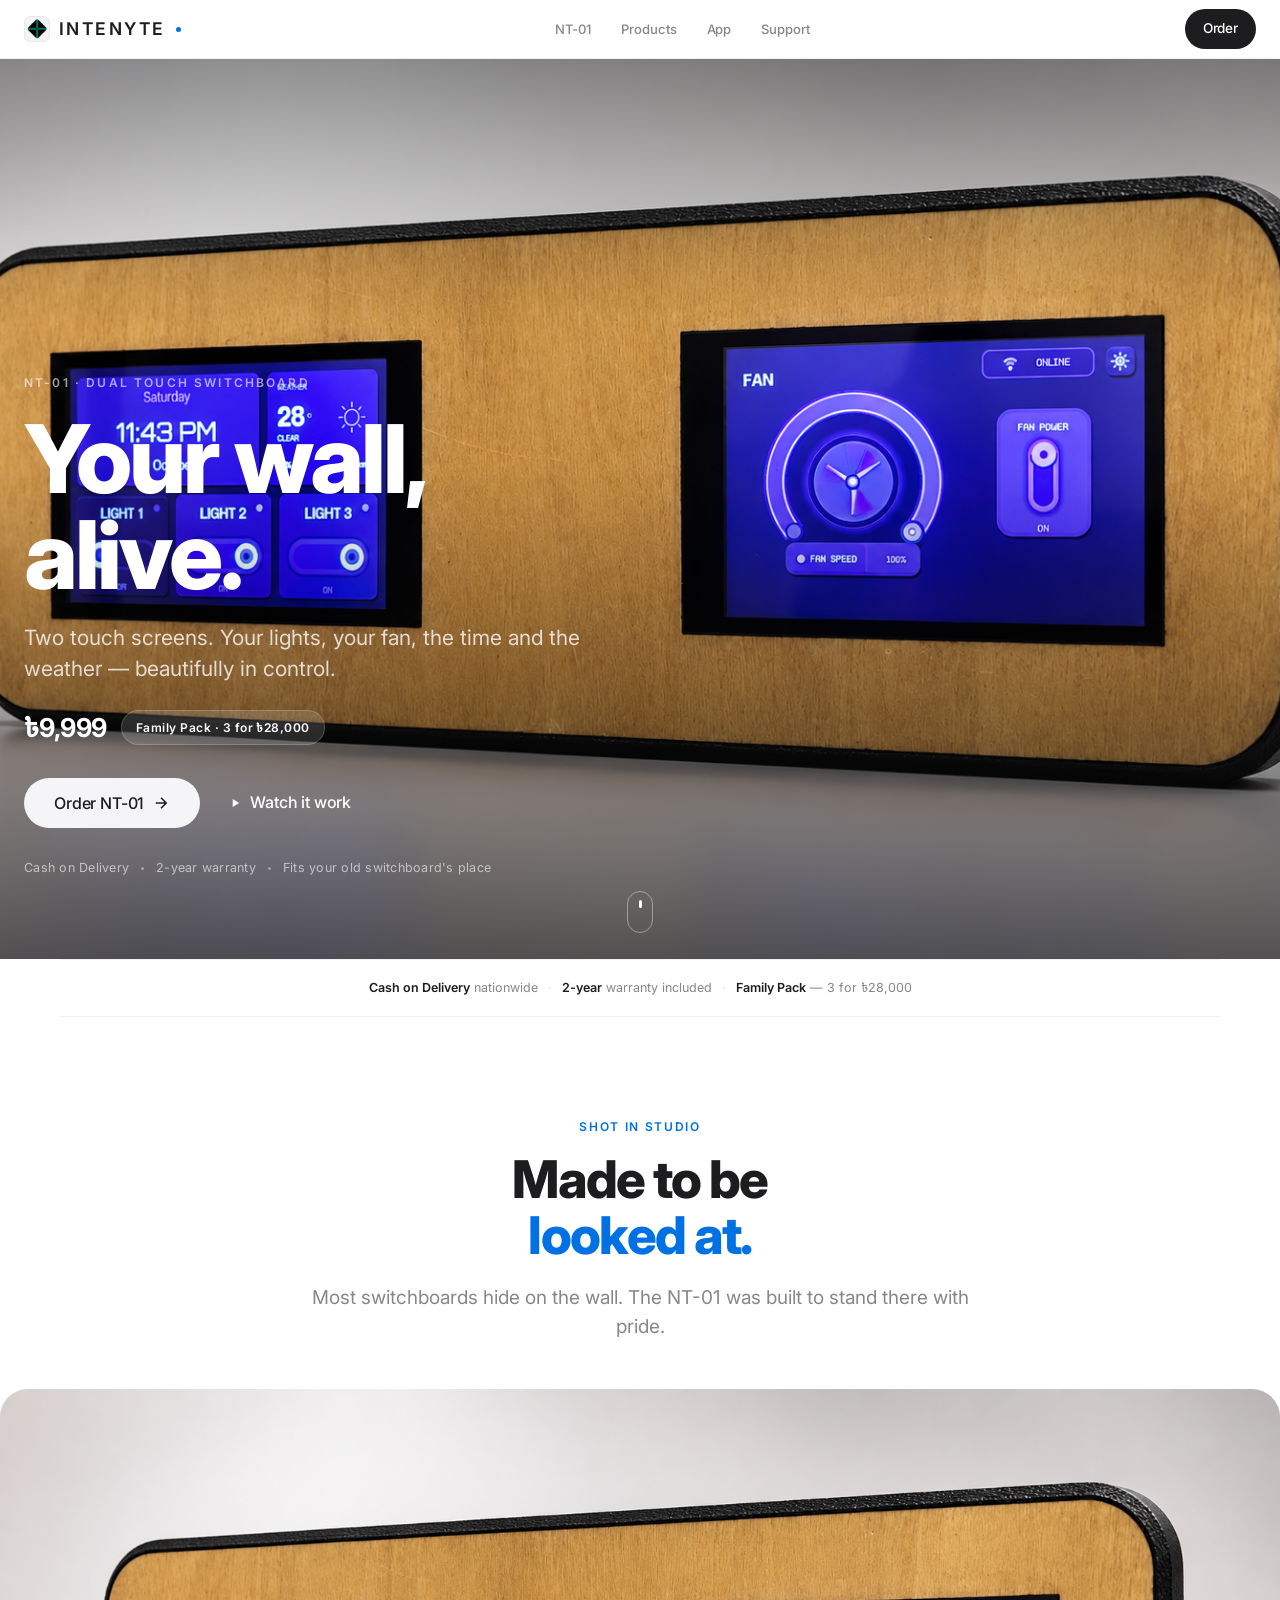
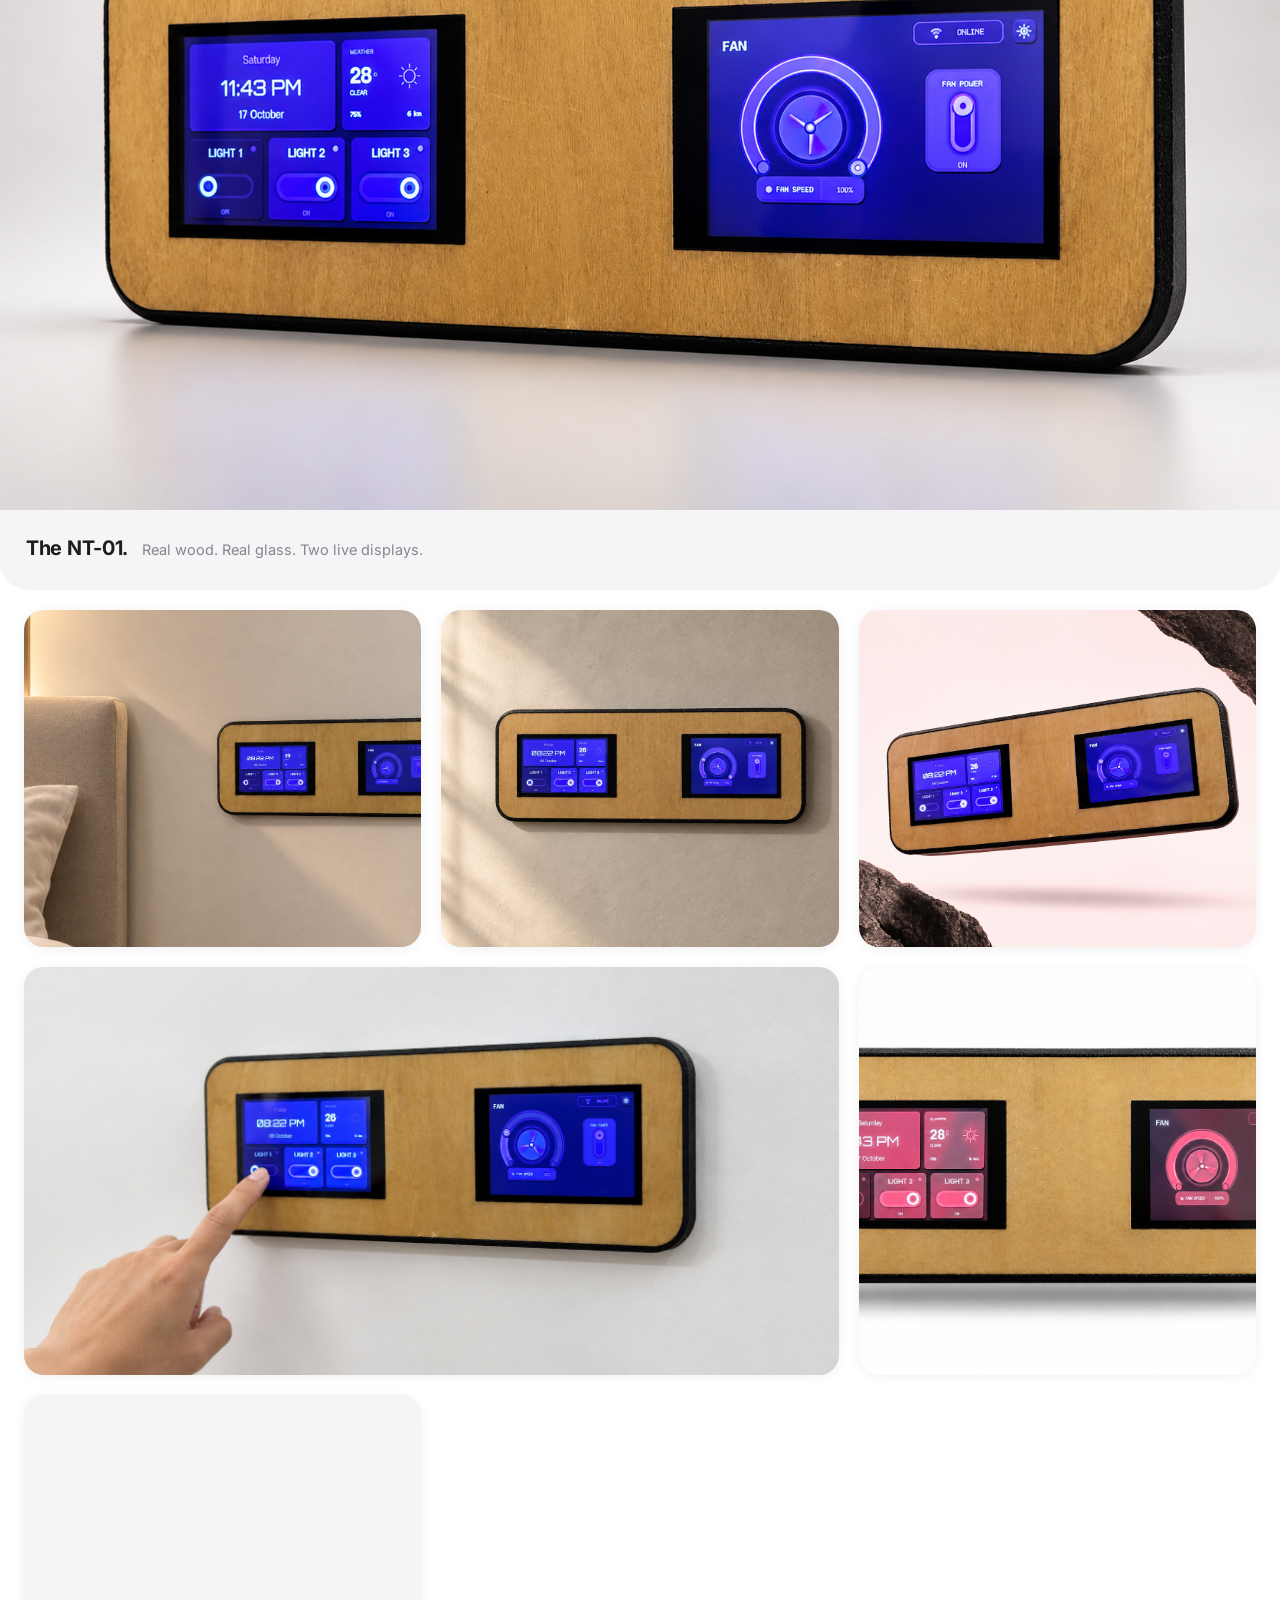
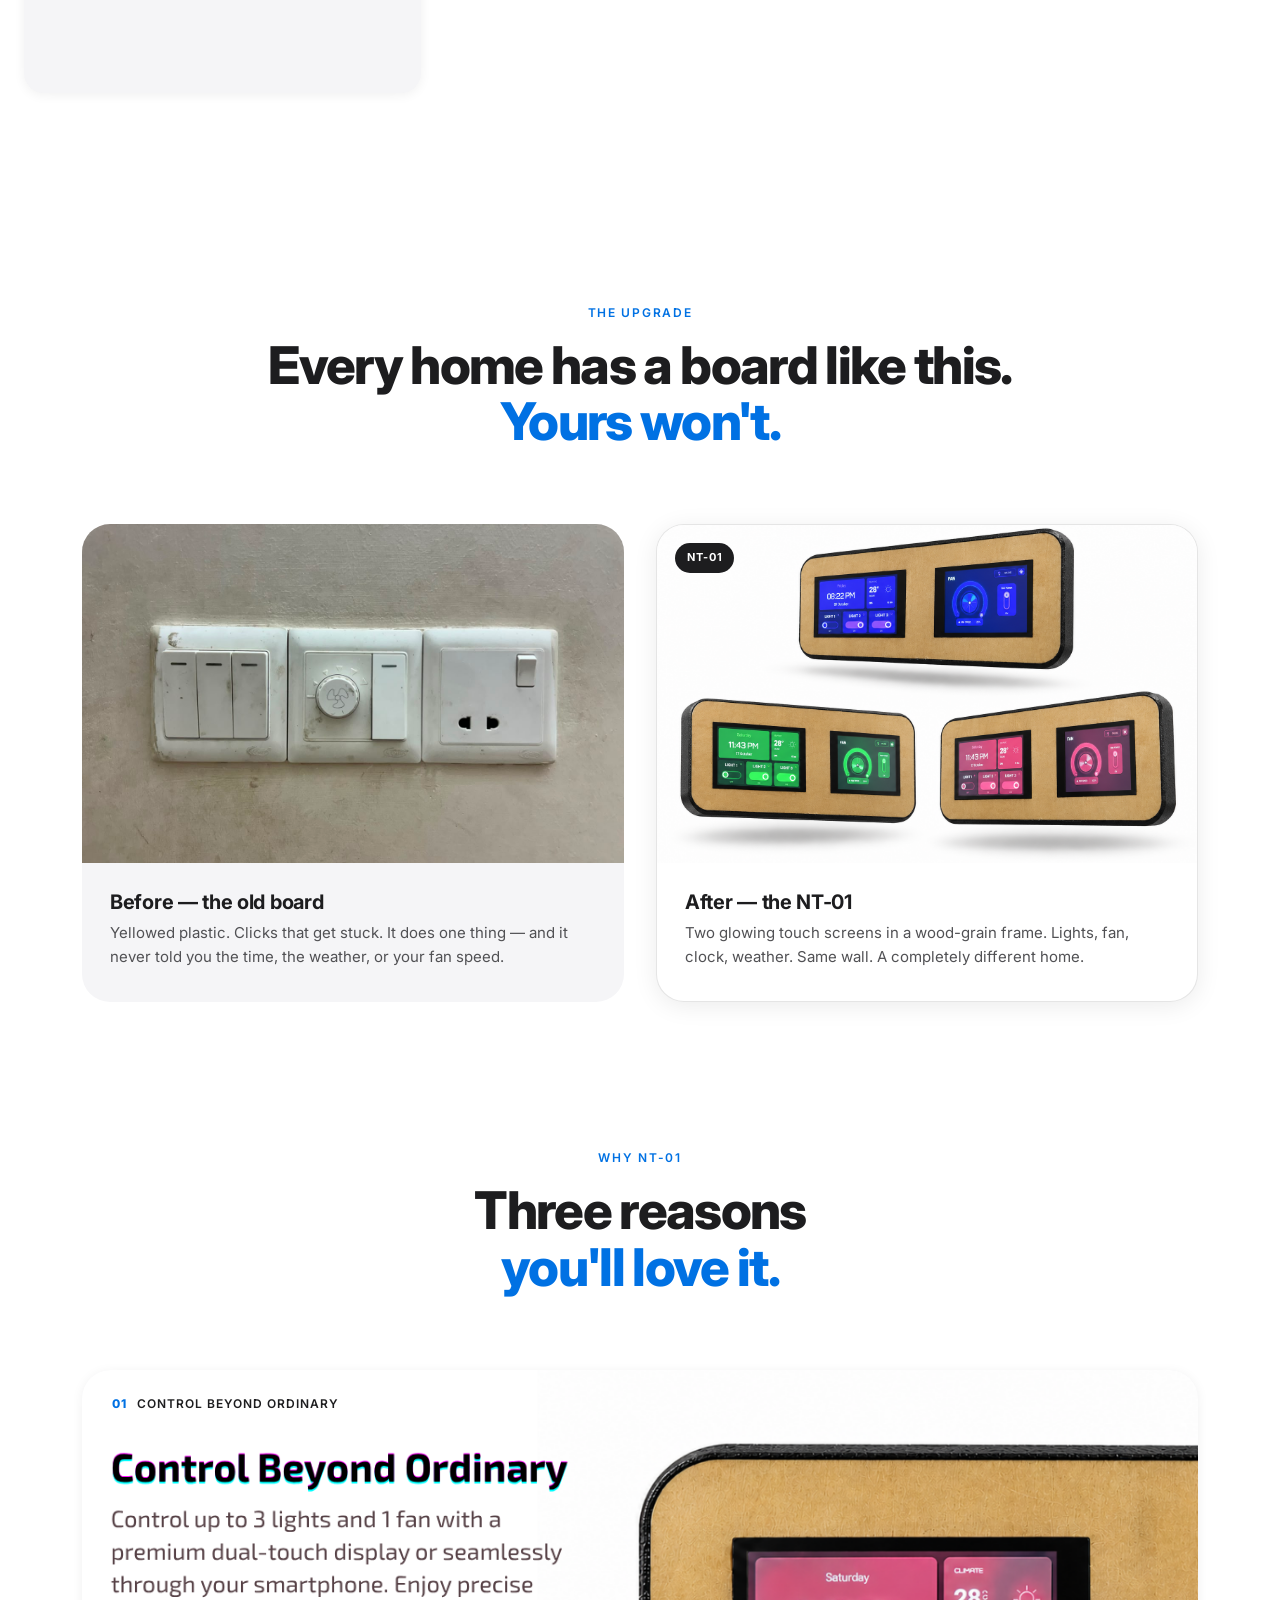
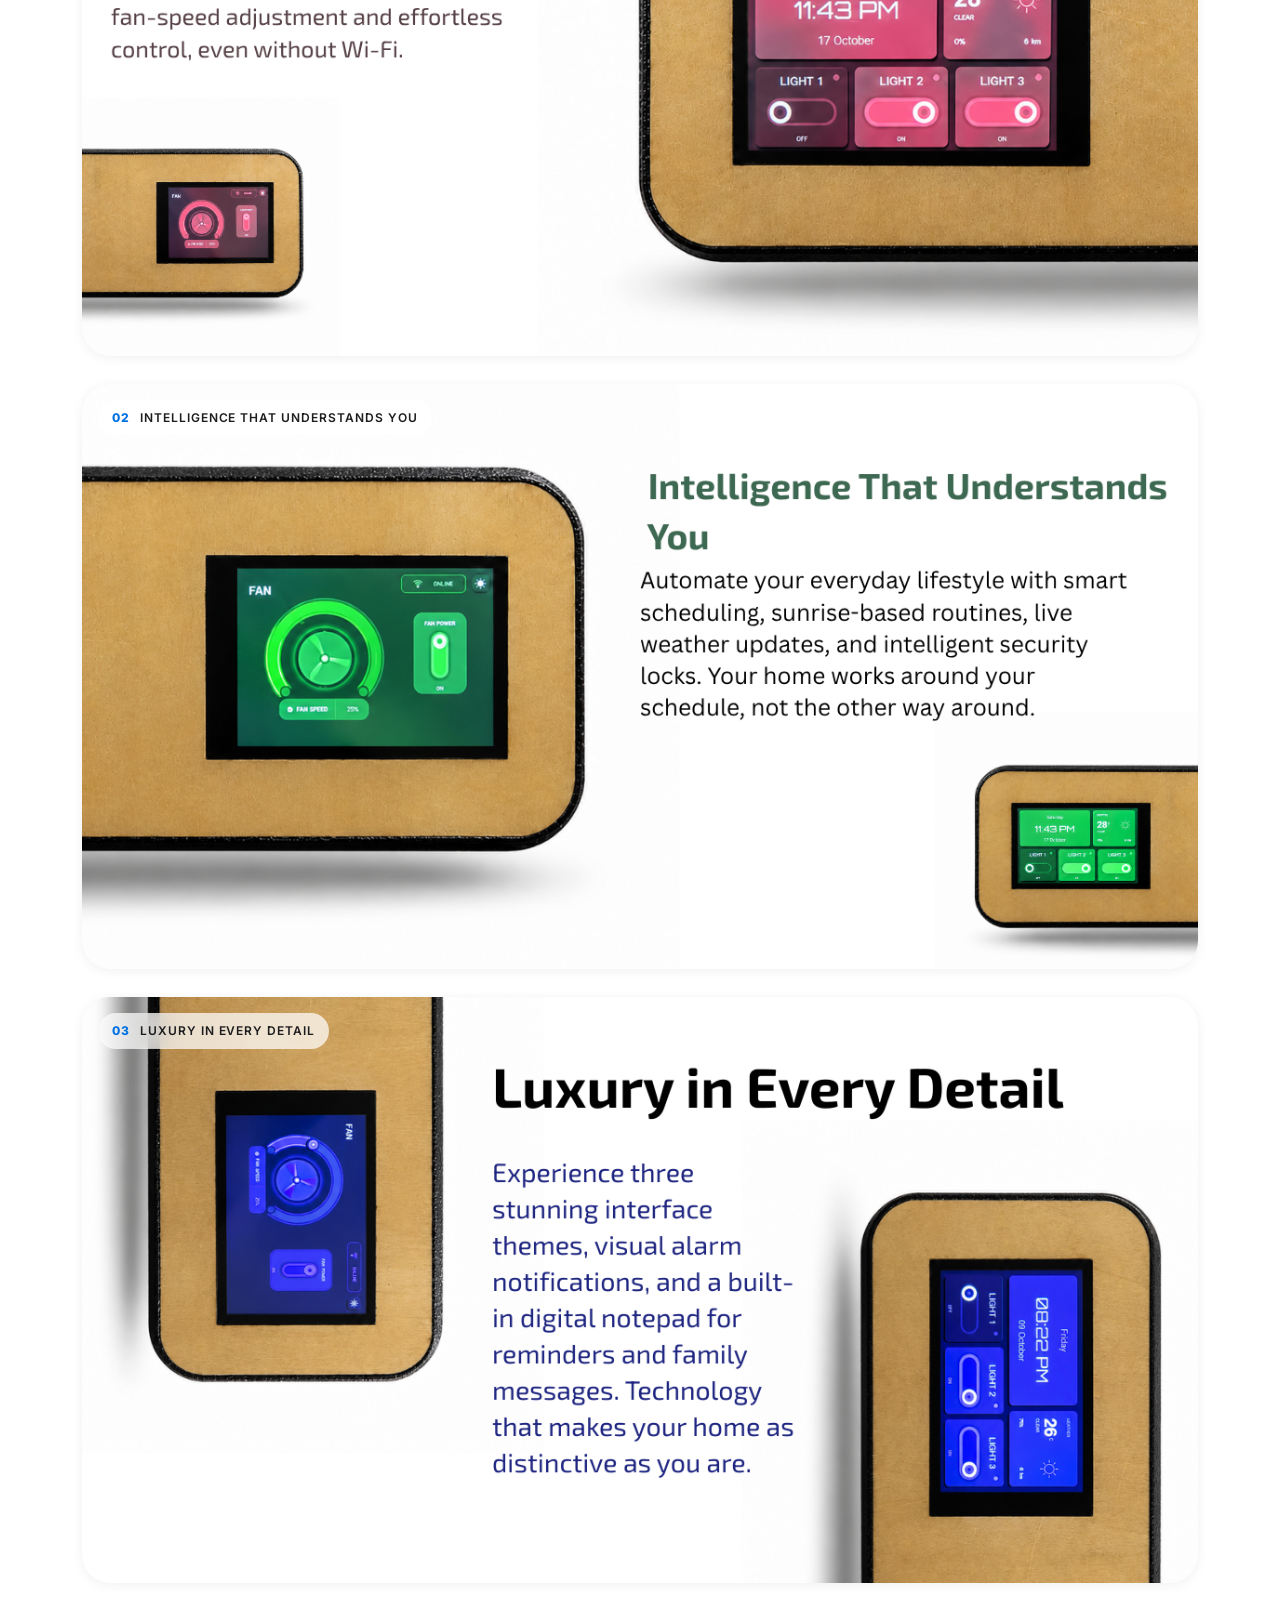
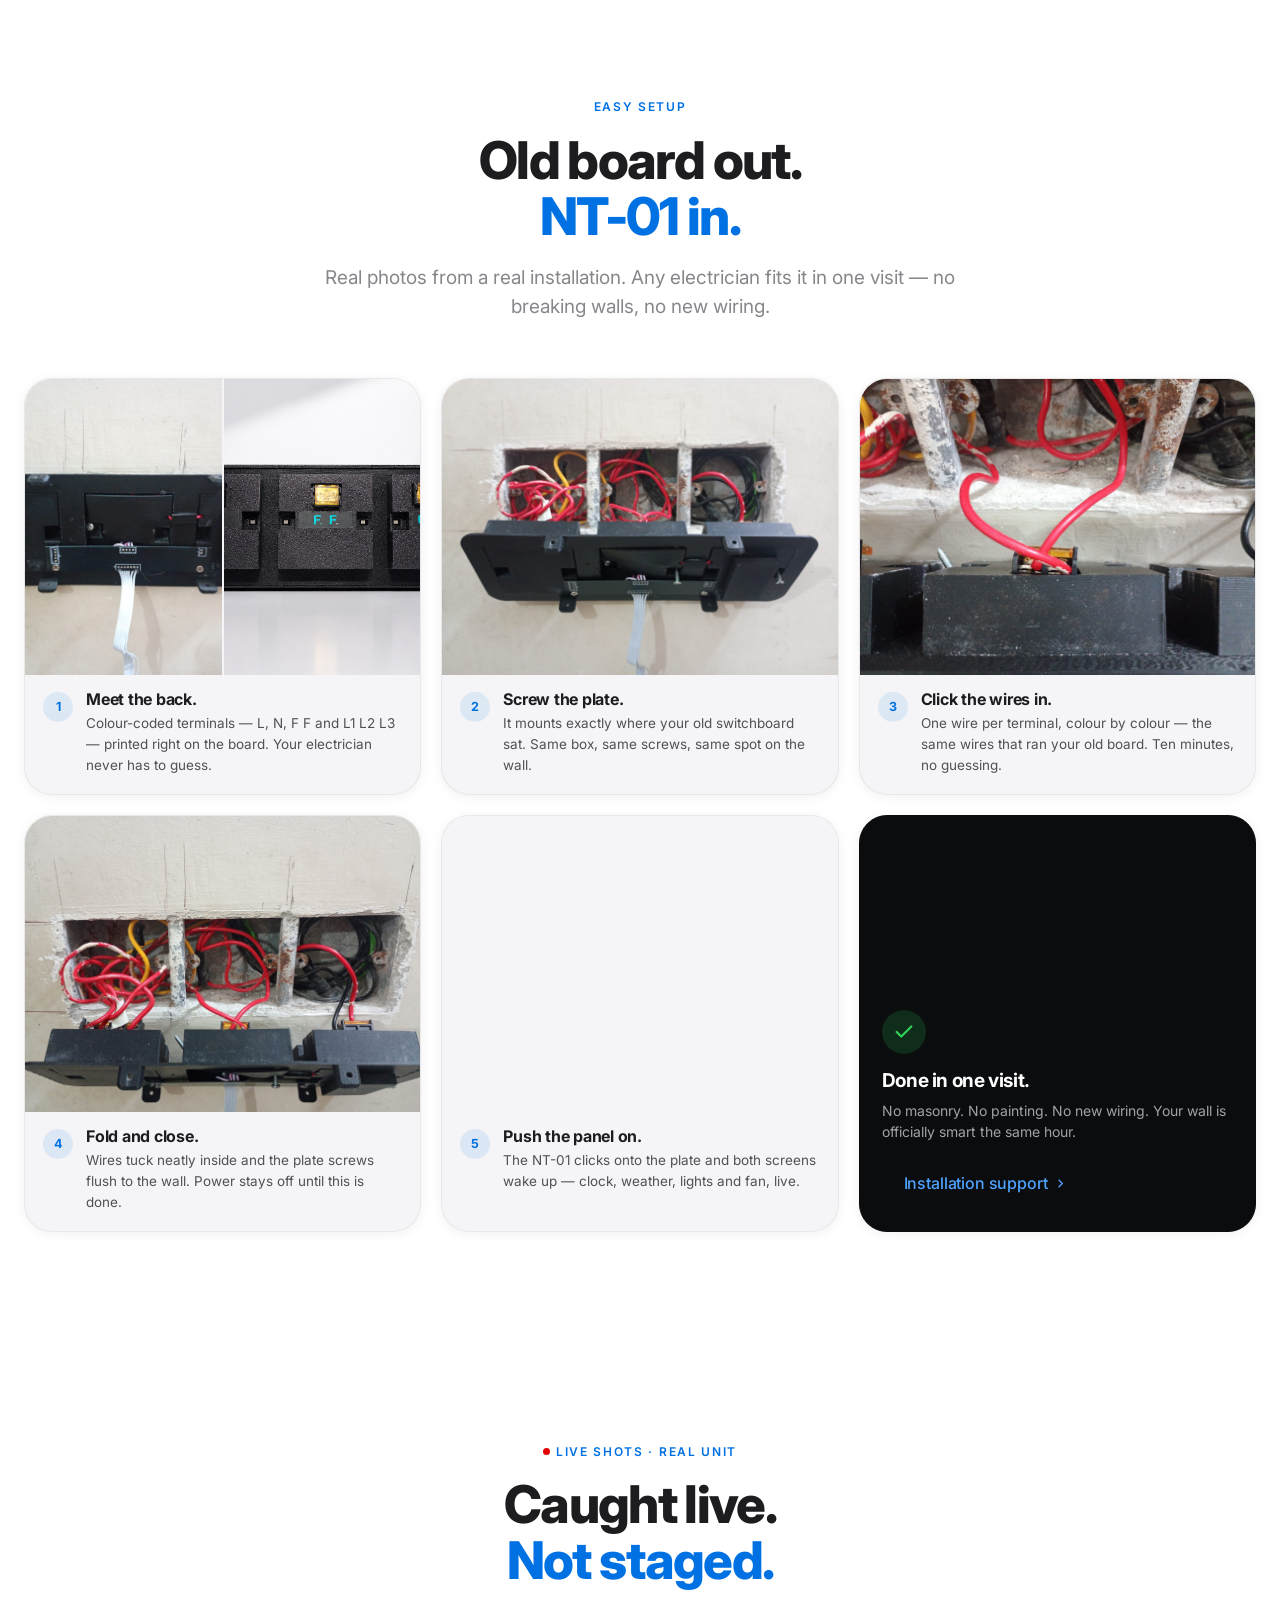
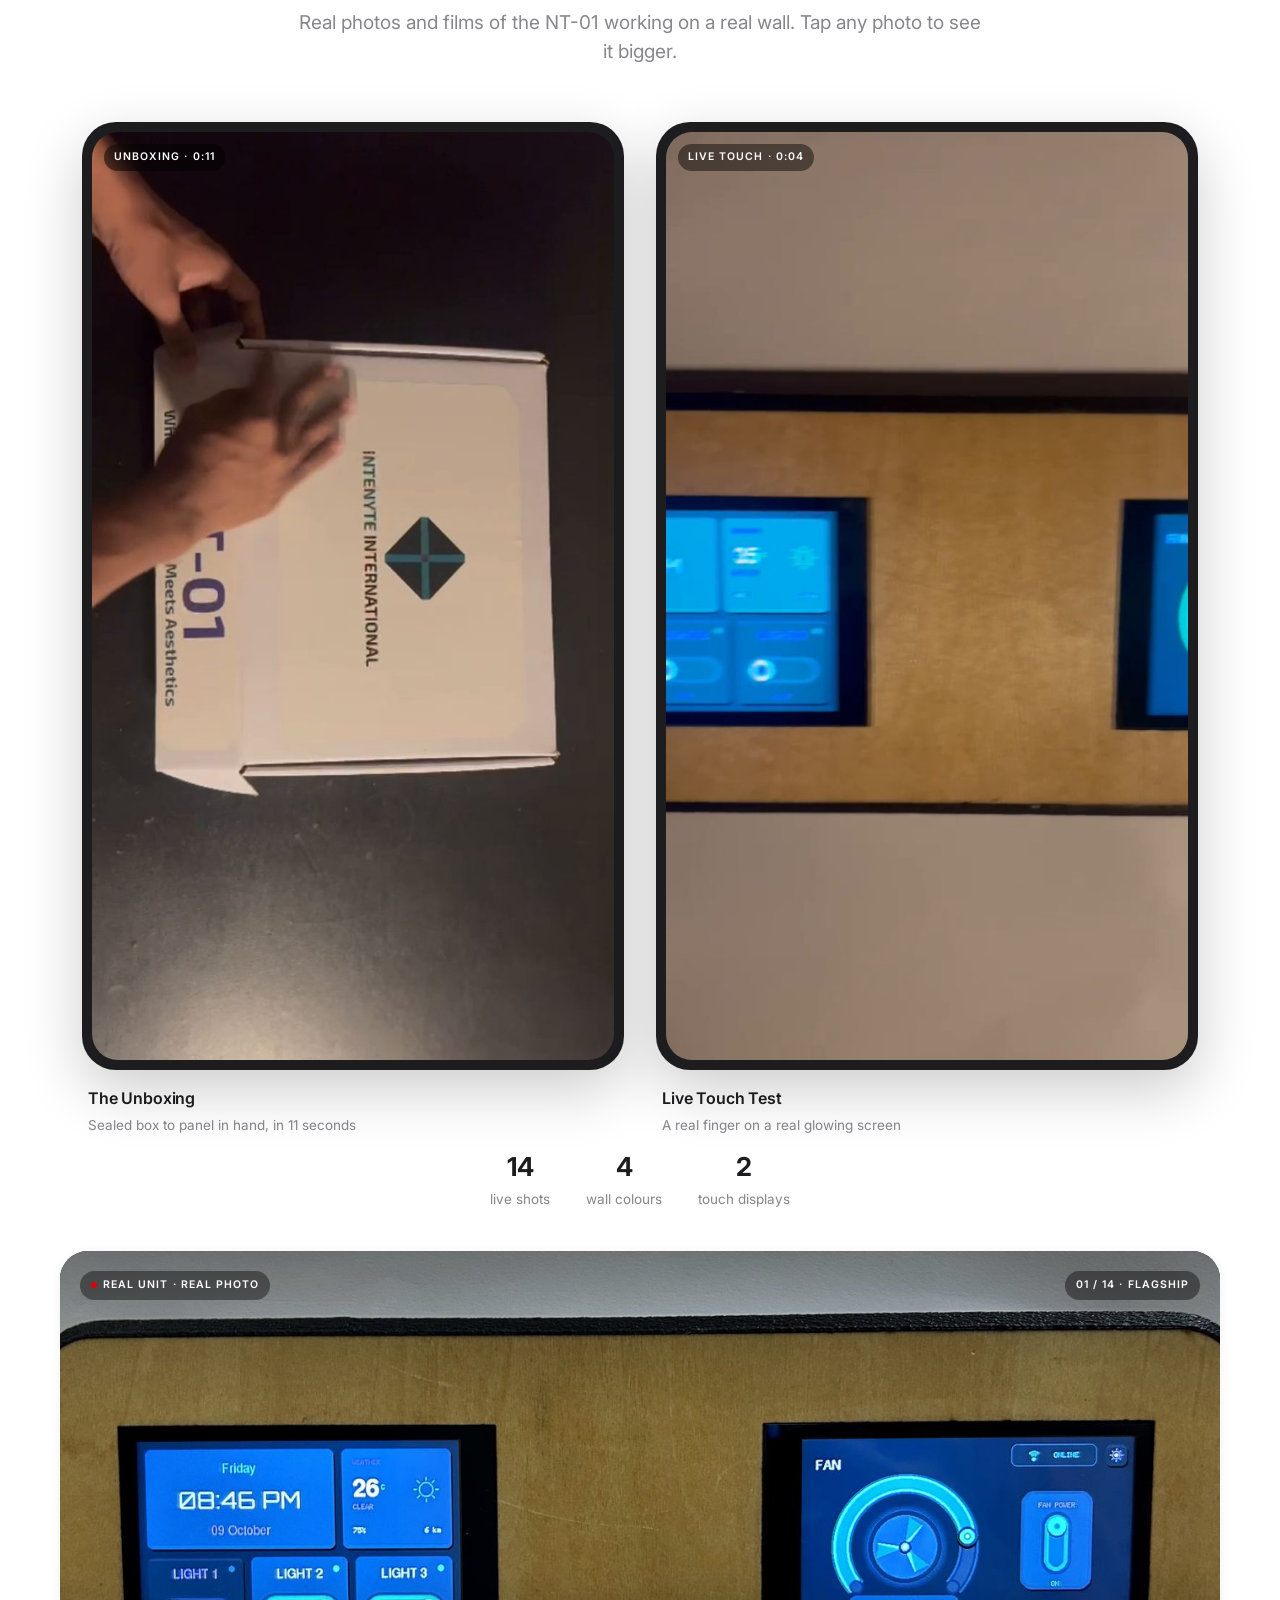
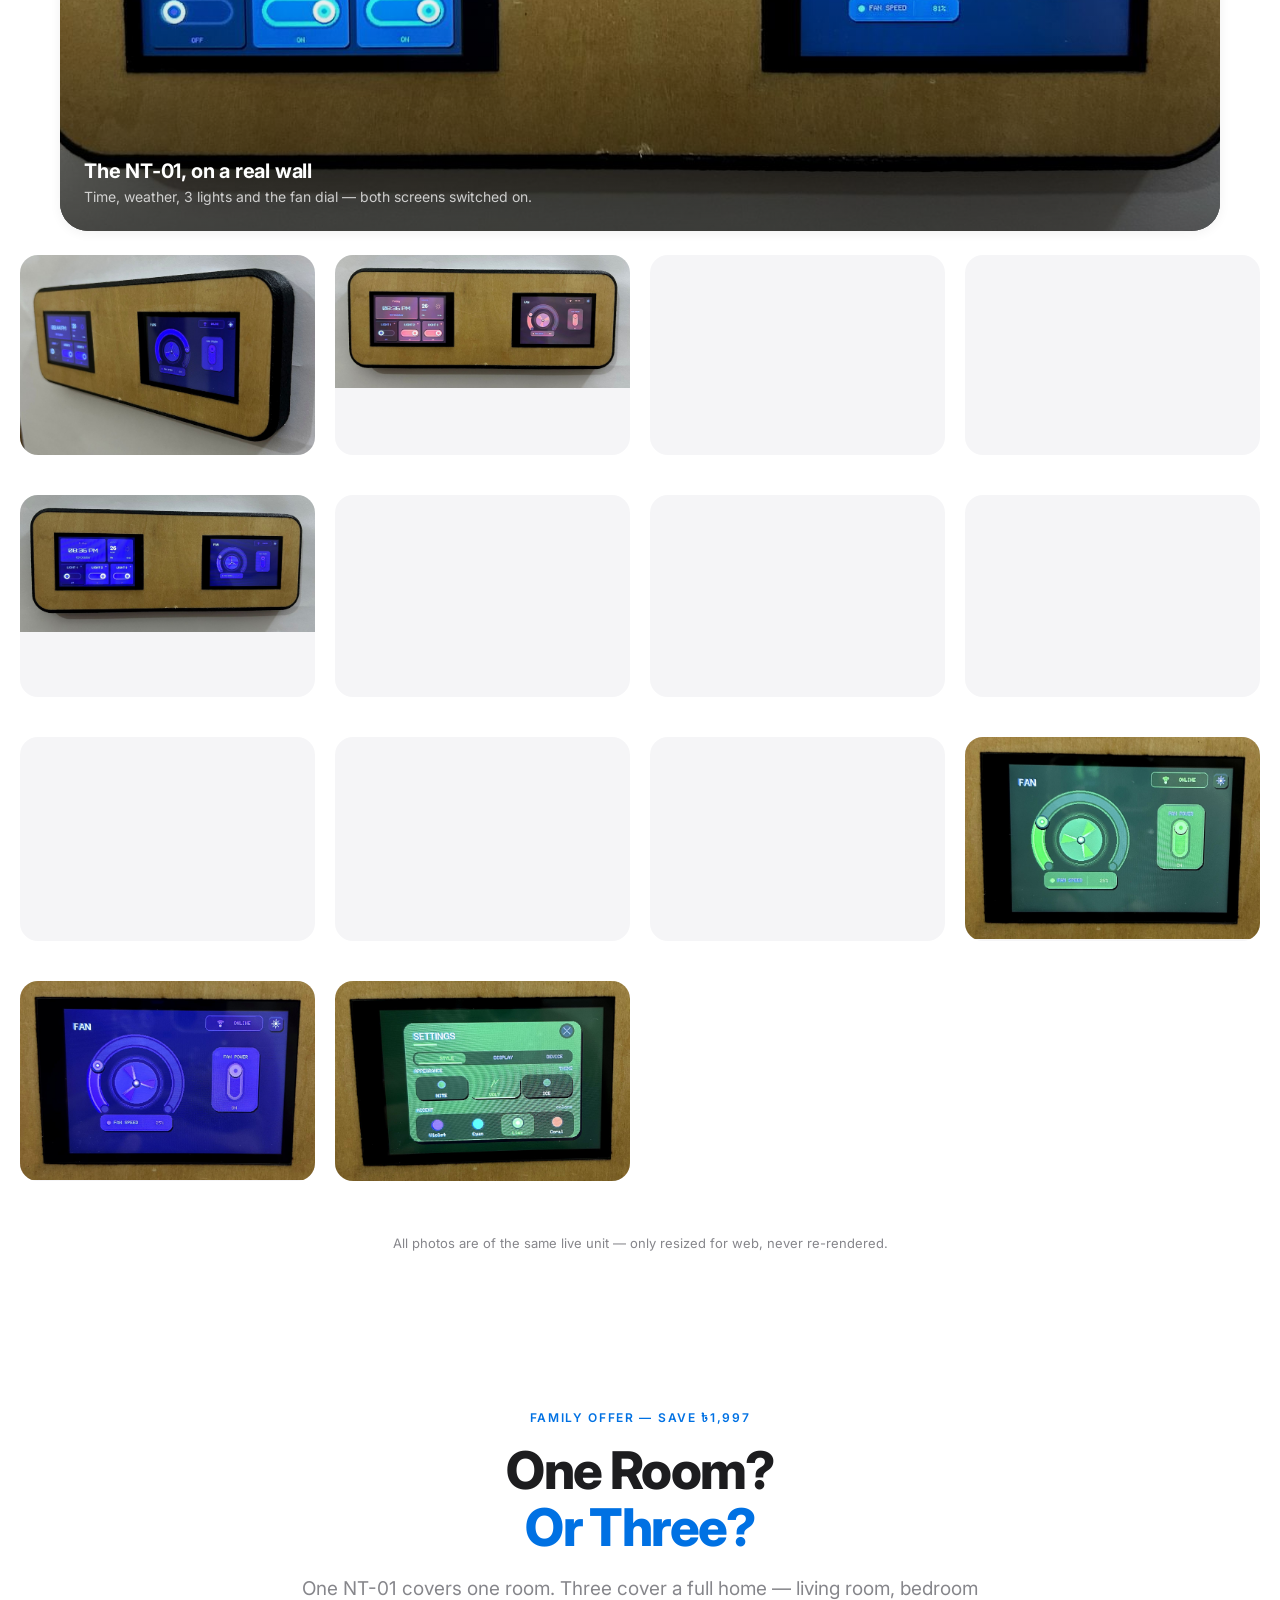
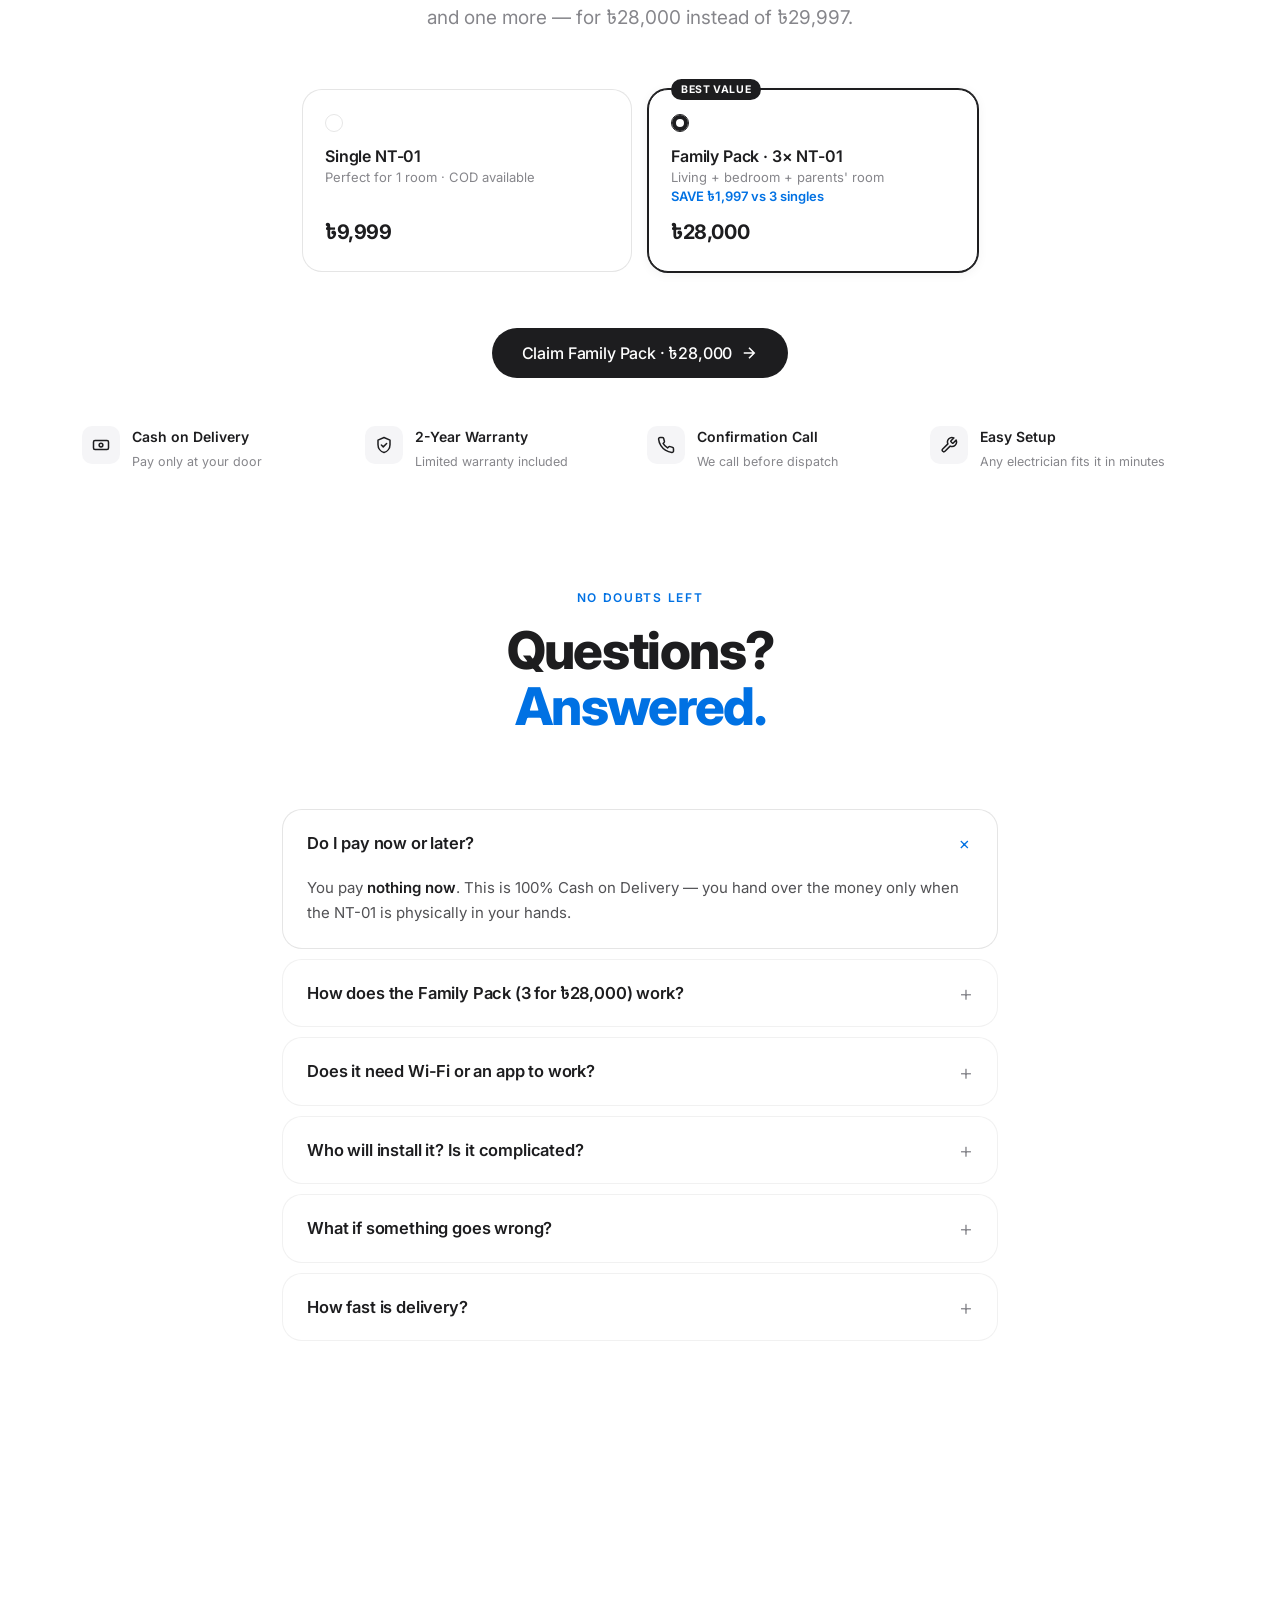
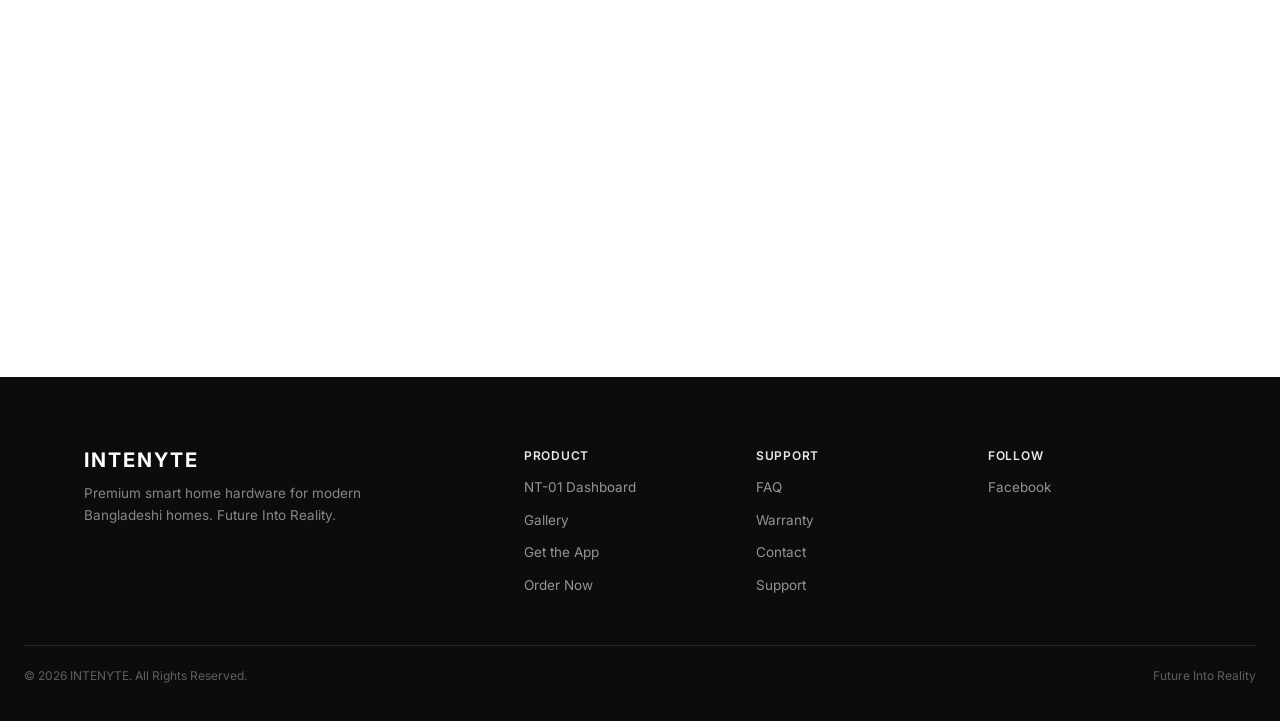
==== commit be061bc4: "redesigned and professinal photo added" ====
--- a/index.html
+++ b/index.html
@@ -5,24 +5,23 @@
 <meta charset="UTF-8">
 <meta name="viewport" content="width=device-width, initial-scale=1.0, viewport-fit=cover">
 <title>INTENYTE NT-01 — Dual Touch Smart Switchboard | ৳9,999, Family Pack 3 for ৳28,000</title>
-<meta name="description" content="INTENYTE NT-01 dual-touch smart switchboard: lights, precision fan control, clock and live weather. Single ৳9,999 or Family Pack 3 for ৳28,000. Cash on Delivery, 2-year warranty. Watch real videos.">
+<meta name="description" content="INTENYTE NT-01 dual-touch smart switchboard: lights, precision fan control, clock and live weather. Single ৳9,999 or Family Pack 3 for ৳28,000. Cash on Delivery, 2-year warranty.">
 <meta name="keywords" content="smart switchboard Bangladesh, smart home switchboard, touch switchboard, NT-01, INTENYTE, home automation panel price in Bangladesh">
 <meta name="robots" content="index, follow, max-image-preview:large">
-<meta name="theme-color" content="#ffffff">
+<meta name="theme-color" content="#0b0c0e">
 <link rel="canonical" href="https://intenyte.com/">
 <meta property="og:type" content="website">
 <meta property="og:site_name" content="INTENYTE">
 <meta property="og:title" content="INTENYTE NT-01 — Dual Touch Smart Home Switchboard | Family Pack 3 for ৳28,000">
-<meta property="og:description" content="Real dual-display smart switchboard. Watch it work on video. Single ৳9,999 · Family Pack 3 for ৳28,000 · COD · 2-year warranty.">
+<meta property="og:description" content="Real dual-display smart switchboard. Single ৳9,999 · Family Pack 3 for ৳28,000 · COD · 2-year warranty.">
 <meta property="og:url" content="https://intenyte.com/">
-<meta property="og:image" content="https://intenyte.com/img/gallery/hero-blue-wall.jpg">
+<meta property="og:image" content="https://intenyte.com/img/img/duo-angle.png">
 <meta name="twitter:card" content="summary_large_image">
 <meta name="twitter:title" content="INTENYTE NT-01 — Dual Touch Smart Switchboard for Modern Homes">
 <meta name="twitter:description" content="Dual touch display. Precision fan control. Wi-Fi + offline. Family Pack 3 for ৳28,000.">
-<meta name="twitter:image" content="https://intenyte.com/img/gallery/hero-blue-wall.jpg">
-<link rel="preload" as="image" href="img/gallery/hero-blue-wall.jpg" media="(min-width:760px)" fetchpriority="high">
-<link rel="preload" as="image" href="img/lifestyle-blue.jpg" media="(max-width:759px)" fetchpriority="high">
-<script type="application/ld+json">{"@context":"https://schema.org","@type":"Product","name":"INTENYTE NT-01 Smart Switchboard","brand":{"@type":"Brand","name":"INTENYTE"},"description":"Dual-display smart home switchboard with touch control, precision fan speed, Wi-Fi + offline mode, clock and live weather.","image":"https://intenyte.com/img/gallery/hero-blue-wall.jpg","offers":{"@type":"Offer","priceCurrency":"BDT","price":"9999","availability":"https://schema.org/InStock","url":"https://intenyte.com/order"}}</script>
+<meta name="twitter:image" content="https://intenyte.com/img/img/duo-angle.png">
+<link rel="preload" as="image" href="img/img/duo-angle.png" fetchpriority="high">
+<script type="application/ld+json">{"@context":"https://schema.org","@type":"Product","name":"INTENYTE NT-01 Smart Switchboard","brand":{"@type":"Brand","name":"INTENYTE"},"description":"Dual-display smart home switchboard with touch control, precision fan speed, Wi-Fi + offline mode, clock and live weather.","image":"https://intenyte.com/img/img/duo-angle.png","offers":{"@type":"Offer","priceCurrency":"BDT","price":"9999","availability":"https://schema.org/InStock","url":"https://intenyte.com/order"}}</script>
 <link rel="icon" type="image/png" href="img/INTENYTE--LOGO.png">
 <link rel="apple-touch-icon" href="img/INTENYTE--LOGO.png">
 <link rel="preconnect" href="https://fonts.googleapis.com">
@@ -60,84 +59,35 @@
 </nav>
 </header>
 
-<!-- HERO — FULL-BLEED PRODUCT SHOWCASE -->
-<section class="hero-v2">
-<div class="hero-stage">
-    <div class="hero-stage-media">
-        <img class="hero-image-blur" src="img/gallery/hero-blue-wall.jpg" alt="" aria-hidden="true" loading="lazy">
-        <picture>
-            <source media="(max-width:759px)" srcset="img/lifestyle-blue.jpg">
-            <img id="heroImg" class="hero-image" src="img/gallery/hero-blue-wall.jpg" alt="INTENYTE NT-01 smart switchboard glowing blue on a wall — dual touch display" fetchpriority="high" decoding="async">
-        </picture>
-        <div class="hero-m-badge"><span></span>Dual 3.5″ touch</div>
-        <div class="hero-live-pill"><span class="live-dot"></span>Real unit · Live on wall</div>
-        <div class="hero-theme-bar">
-            <button class="hero-dot active" data-src="img/gallery/hero-blue-wall.jpg" data-theme="ICE BLUE"><i style="background:#54e8ff"></i>ICE</button>
-            <button class="hero-dot" data-src="img/gallery/wall-violet.jpg" data-theme="VIOLET"><i style="background:#7c6cff"></i>VIOLET</button>
-            <button class="hero-dot" data-src="img/gallery/wall-coral.jpg" data-theme="CORAL"><i style="background:#ff7b7b"></i>CORAL</button>
-            <button class="hero-dot" data-src="img/gallery/wall-lime.jpg" data-theme="LIME"><i style="background:#2ee6a0"></i>LIME</button>
-        </div>
-        <div class="hero-float-card hero-float-weather">
-            <div class="hfc-icon">
-                <svg width="20" height="20" viewBox="0 0 24 24" fill="none" stroke="currentColor" stroke-width="2"><path d="M17.5 19H9a7 7 0 1 1 6.71-9h1.79a4.5 4.5 0 1 1 0 9Z"/></svg>
-            </div>
-            <div class="hfc-info">
-                <span class="hfc-value">26°C</span>
-                <span class="hfc-label">Live Weather</span>
-            </div>
-        </div>
-        <div class="hero-float-card hero-float-fan">
-            <div class="hfc-icon">
-                <svg width="20" height="20" viewBox="0 0 24 24" fill="none" stroke="currentColor" stroke-width="2"><path d="M12 12c0-3 1-5 4-6-2 3-1 6 1 8-3 0-5 1-6 4-1-3-3-4-6-4 2-2 3-5 1-8 3 1 4 3 4 6Z"/></svg>
-            </div>
-            <div class="hfc-info">
-                <span class="hfc-value">81%</span>
-                <span class="hfc-label">Fan Speed</span>
-            </div>
-        </div>
-    </div>
-</div>
-
-<div class="hero-v2-head">
-    <div class="hero-v2-intro">
-        <div class="hero-eyebrow">NT-01 · Dual Touch Switchboard</div>
-        <h1 class="hero-royal-title">
-            Two Screens.<br>
-            <span class="gold-text">Zero Switches.</span>
-        </h1>
-    </div>
-    <div class="hero-v2-buy">
-        <p class="hero-text">
-            Lights, precision fan, weather and clock — on one glowing dual touch panel. Works offline.
-        </p>
-        <div class="hero-price-line">
-            <span class="hero-price-new">৳9,999</span>
-            <span class="hero-price-chip">Family Pack 3 for ৳28,000</span>
-        </div>
-        <div class="hero-buttons">
-            <a href="/order" class="primary-btn royal">
-                Order NT-01
+<!-- HERO — CINEMATIC VIDEO, SOUND OFF -->
+<section class="hero-cinema" id="home">
+    <video class="hero-video" autoplay muted loop playsinline preload="auto"
+        poster="img/img/duo-angle.png" aria-hidden="true" tabindex="-1">
+        <source src="img/hero_vedio.mp4" type="video/mp4">
+    </video>
+    <div class="hero-cinema-shade"></div>
+    <div class="hero-cinema-copy">
+        <p class="hero-cinema-eyebrow">NT-01 · Dual Touch Switchboard</p>
+        <h1 class="hero-cinema-title">Your wall,<br>alive.</h1>
+        <p class="hero-cinema-sub">Two touch screens. Your lights, your fan, the time and the weather — beautifully in control.</p>
+        <div class="hero-cinema-price">
+            <span class="hc-price">৳9,999</span>
+            <span class="hc-chip">Family Pack · 3 for ৳28,000</span>
+        </div>
+        <div class="hero-cinema-cta">
+            <a href="/order" class="primary-btn light">Order NT-01
                 <svg width="18" height="18" viewBox="0 0 24 24" fill="none" stroke="currentColor" stroke-width="2"><path d="M5 12h14M12 5l7 7-7 7"/></svg>
             </a>
-            <a href="#video" class="secondary-btn hero-watch">
+            <a href="#video" class="hc-watch">
                 <svg width="14" height="14" viewBox="0 0 24 24" fill="currentColor" aria-hidden="true"><path d="M8 5v14l11-7z"/></svg>
                 Watch it work
             </a>
         </div>
-        <div class="hero-microtrust">
-            <span><svg width="14" height="14" viewBox="0 0 24 24" fill="none" stroke="currentColor" stroke-width="2.4" stroke-linecap="round" stroke-linejoin="round" aria-hidden="true"><path d="M20 6 9 17l-5-5"/></svg>Cash on Delivery</span>
-            <span><svg width="14" height="14" viewBox="0 0 24 24" fill="none" stroke="currentColor" stroke-width="2.4" stroke-linecap="round" stroke-linejoin="round" aria-hidden="true"><path d="M20 6 9 17l-5-5"/></svg>2-year warranty</span>
-            <span><svg width="14" height="14" viewBox="0 0 24 24" fill="none" stroke="currentColor" stroke-width="2.4" stroke-linecap="round" stroke-linejoin="round" aria-hidden="true"><path d="M20 6 9 17l-5-5"/></svg>Confirmation call</span>
-        </div>
-    </div>
-</div>
-
-<div class="hero-v2-facts">
-    <div class="hero-fact"><strong>2</strong><span>Touch displays</span></div>
-    <div class="hero-fact"><strong>3 + 1</strong><span>Lights &amp; fan</span></div>
-    <div class="hero-fact"><strong>4</strong><span>Theme colours</span></div>
-    <div class="hero-fact"><strong>Offline</strong><span>Works without Wi-Fi</span></div>
-</div>
+        <div class="hero-cinema-trust">
+            <span>Cash on Delivery</span><i></i><span>2-year warranty</span><i></i><span>Fits your old switchboard's place</span>
+        </div>
+    </div>
+    <div class="hero-scroll-cue" aria-hidden="true"><span></span></div>
 </section>
 
 <!-- TRUST STRIP -->
@@ -147,14 +97,164 @@
     <div class="trust-chip"><span><b>Family Pack</b> — 3 for ৳28,000</span></div>
 </div>
 
-<!-- VIDEO PROOF -->
-<section id="video" class="section-dark section-pad">
+<!-- STUDIO — COOL PICS -->
+<section class="studio" aria-label="Studio photographs of NT-01">
+    <div class="studio-head">
+        <div class="section-badge">SHOT IN STUDIO</div>
+        <h2 class="section-title">Made to be<br><span class="gold-text">looked at.</span></h2>
+        <p class="section-subtitle">Most switchboards hide on the wall. The NT-01 was built to stand there with pride.</p>
+    </div>
+
+    <figure class="studio-hero">
+        <img src="img/img/duo-angle.png" alt="INTENYTE NT-01 dual touch smart switchboard in studio light — home screen and fan dial glowing blue on a wood-grain body" fetchpriority="high" decoding="async">
+        <figcaption><strong>The NT-01.</strong><span>Real wood. Real glass. Two live displays.</span></figcaption>
+    </figure>
+
+    <div class="studio-grid">
+        <figure class="studio-card tall showcase-image">
+            <img src="img/img/bedroom.png" alt="NT-01 smart switchboard on a bedroom wall beside the bed, both screens glowing blue" loading="lazy" decoding="async">
+            <figcaption><strong>Your room, one touch away</strong><span>Never leave the bed to switch off again</span></figcaption>
+        </figure>
+        <figure class="studio-card showcase-image">
+            <img src="img/img/wall-sunlight.png" alt="NT-01 smart switchboard on a sunlit wall, purple dual display" loading="lazy" decoding="async">
+            <figcaption><strong>Born for your walls</strong><span>A finish that belongs in a modern home</span></figcaption>
+        </figure>
+        <figure class="studio-card showcase-image">
+            <img src="img/img/float-rocks.png" alt="NT-01 dual-screen smart switchboard floating between two stones, studio shot" loading="lazy" decoding="async">
+            <figcaption><strong>Light as design</strong><span>Engineered to float on any wall</span></figcaption>
+        </figure>
+        <figure class="studio-card wide showcase-image">
+            <img src="img/img/touch-hand.png" alt="A finger touching the glowing NT-01 home screen on the wall" loading="lazy" decoding="async">
+            <figcaption><strong>Tap. It answers.</strong><span>Touch response you will fall in love with</span></figcaption>
+        </figure>
+        <figure class="studio-card showcase-image">
+            <img src="img/img/duo-coral.png" alt="NT-01 front view with coral-pink theme across both touch displays" loading="lazy" decoding="async">
+            <figcaption><strong>Colours that match your mood</strong><span>Four live themes. Change anytime.</span></figcaption>
+        </figure>
+        <figure class="studio-card showcase-image">
+            <img src="img/img/app-hand.png" alt="The INTENYTE app running on a smartphone, controlling NT-01 lights and fan from a hand" loading="lazy" decoding="async">
+            <figcaption><strong>Control it from anywhere</strong><span>From your sofa — or from another city</span></figcaption>
+        </figure>
+    </div>
+</section>
+
+<!-- COMPARISON — BEFORE / AFTER -->
+<section class="comparison">
 <div class="section-header">
-    <div class="section-badge">SEE IT WORK</div>
-    <h2 class="section-title">Watch It <span class="gold-text">Work.</span></h2>
-    <p class="section-subtitle">Short silent films of the real NT-01 — taken out of the box on camera, touched on camera.</p>
-</div>
-<div class="video-row">
+    <div class="section-badge">THE UPGRADE</div>
+    <h2 class="section-title">Every home has a board like this.<br><span class="gold-text">Yours won't.</span></h2>
+</div>
+<div class="comparison-grid">
+    <div class="compare-card">
+        <div class="compare-image">
+            <img src="img/old_board.jpeg" alt="Old yellowed mechanical switchboard with plastic switches on a wall" loading="lazy" decoding="async">
+        </div>
+        <div class="compare-content">
+            <h3>Before — the old board</h3>
+            <p>Yellowed plastic. Clicks that get stuck. It does one thing — and it never told you the time, the weather, or your fan speed.</p>
+        </div>
+    </div>
+    <div class="compare-card featured">
+        <div class="badge">NT-01</div>
+        <div class="compare-image">
+            <img src="img/img/trio-float.png" alt="Three INTENYTE NT-01 smart switchboards floating in studio light — blue, green and coral themes" loading="lazy" decoding="async">
+        </div>
+        <div class="compare-content">
+            <h3>After — the NT-01</h3>
+            <p>Two glowing touch screens in a wood-grain frame. Lights, fan, clock, weather. Same wall. A completely different home.</p>
+        </div>
+    </div>
+</div>
+</section>
+
+<!-- FEATURES — 3 -->
+<section class="features" id="features">
+<div class="section-header">
+    <div class="section-badge">WHY NT-01</div>
+    <h2 class="section-title">Three reasons<br><span class="gold-text">you'll love it.</span></h2>
+</div>
+<div class="nt-feature-stack">
+    <figure class="nt-feature-frame showcase-image">
+        <img src="img/img/feature-control.png" alt="Control Beyond Ordinary — NT-01 controls 3 lights and 1 fan by touch or phone, with precise fan speed, even without Wi-Fi" loading="lazy" decoding="async">
+        <figcaption class="nt-feature-cap"><span class="nt-feature-num">01</span>Control beyond ordinary</figcaption>
+    </figure>
+    <figure class="nt-feature-frame showcase-image">
+        <img src="img/img/feature-intelligence.png" alt="Intelligence That Understands You — smart schedules, sunrise routines, live weather and security locks on NT-01" loading="lazy" decoding="async">
+        <figcaption class="nt-feature-cap"><span class="nt-feature-num">02</span>Intelligence that understands you</figcaption>
+    </figure>
+    <figure class="nt-feature-frame showcase-image">
+        <img src="img/img/feature-luxury.png" alt="Luxury in Every Detail — three interface themes, visual alarms and a built-in digital notepad on NT-01" loading="lazy" decoding="async">
+        <figcaption class="nt-feature-cap"><span class="nt-feature-num">03</span>Luxury in every detail</figcaption>
+    </figure>
+</div>
+</section>
+
+<!-- INSTALLATION — PHOTO GUIDE -->
+<section class="install" id="install">
+<div class="section-header">
+    <div class="section-badge">EASY SETUP</div>
+    <h2 class="section-title">Old board out.<br><span class="gold-text">NT-01 in.</span></h2>
+    <p class="section-subtitle">Real photos from a real installation. Any electrician fits it in one visit — no breaking walls, no new wiring.</p>
+</div>
+<div class="howto-grid">
+    <figure class="howto-card showcase-image">
+        <div class="howto-media howto-media--duo">
+            <img src="img/instalation/back.jpeg" alt="Back of the NT-01 smart switchboard showing the printed wiring label and connecting ribbon" loading="lazy" decoding="async">
+            <img src="img/img/rear-terminals.png" alt="Studio view of the NT-01 terminal module with labelled L N, F F and L1 L2 L3 brass connectors" loading="lazy" decoding="async">
+        </div>
+        <figcaption class="howto-body">
+            <span class="howto-num">1</span>
+            <div><h3>Meet the back.</h3><p>Colour-coded terminals — L, N, F F and L1 L2 L3 — printed right on the board. Your electrician never has to guess.</p></div>
+        </figcaption>
+    </figure>
+    <figure class="howto-card showcase-image">
+        <div class="howto-media"><img src="img/instalation/plate.jpeg" alt="NT-01 mounting plate held against the old three-switch wall box during installation" loading="lazy" decoding="async"></div>
+        <figcaption class="howto-body">
+            <span class="howto-num">2</span>
+            <div><h3>Screw the plate.</h3><p>It mounts exactly where your old switchboard sat. Same box, same screws, same spot on the wall.</p></div>
+        </figcaption>
+    </figure>
+    <figure class="howto-card showcase-image">
+        <div class="howto-media"><img src="img/instalation/wires.jpeg" alt="Close-up of a wire being clicked into a colour-coded terminal on the NT-01 module" loading="lazy" decoding="async"></div>
+        <figcaption class="howto-body">
+            <span class="howto-num">3</span>
+            <div><h3>Click the wires in.</h3><p>One wire per terminal, colour by colour — the same wires that ran your old board. Ten minutes, no guessing.</p></div>
+        </figcaption>
+    </figure>
+    <figure class="howto-card showcase-image">
+        <div class="howto-media"><img src="img/instalation/tuck.jpeg" alt="NT-01 mounting plate screwed to the wall with all wires folded neatly inside" loading="lazy" decoding="async"></div>
+        <figcaption class="howto-body">
+            <span class="howto-num">4</span>
+            <div><h3>Fold and close.</h3><p>Wires tuck neatly inside and the plate screws flush to the wall. Power stays off until this is done.</p></div>
+        </figcaption>
+    </figure>
+    <figure class="howto-card showcase-image">
+        <div class="howto-media"><img src="img/instalation/wiring.jpeg" alt="Wiring plugs connected to the back of the NT-01 during a real installation" loading="lazy" decoding="async"></div>
+        <figcaption class="howto-body">
+            <span class="howto-num">5</span>
+            <div><h3>Push the panel on.</h3><p>The NT-01 clicks onto the plate and both screens wake up — clock, weather, lights and fan, live.</p></div>
+        </figcaption>
+    </figure>
+    <div class="howto-card howto-done showcase-image">
+        <span class="howto-tick"><svg width="22" height="22" viewBox="0 0 24 24" fill="none" stroke="currentColor" stroke-width="2.4" stroke-linecap="round" stroke-linejoin="round"><path d="M20 6L9 17l-5-5"/></svg></span>
+        <h3>Done in one visit.</h3>
+        <p>No masonry. No painting. No new wiring. Your wall is officially smart the same hour.</p>
+        <a href="/support/" class="secondary-btn">Installation support
+            <svg width="15" height="15" viewBox="0 0 24 24" fill="none" stroke="currentColor" stroke-width="2"><path d="M9 18l6-6-6-6"/></svg>
+        </a>
+    </div>
+</div>
+</section>
+
+<!-- GALLERY — REAL LIVE SHOTS + FILMS -->
+<section class="gallery" id="gallery">
+<div class="section-header real-gallery-head">
+    <div class="section-badge"><span class="live-dot"></span>LIVE SHOTS · REAL UNIT</div>
+    <h2 class="section-title">Caught live.<br><span class="gold-text">Not staged.</span></h2>
+    <p class="section-subtitle">Real photos and films of the NT-01 working on a real wall. Tap any photo to see it bigger.</p>
+</div>
+
+<div class="video-row" id="video">
     <div>
         <div class="phone-frame">
             <span class="phone-tag">UNBOXING · 0:11</span>
@@ -174,122 +274,9 @@
         <div class="phone-label"><strong>Live Touch Test</strong><span>A real finger on a real glowing screen</span></div>
     </div>
 </div>
-</section>
-
-<!-- COMPARISON -->
-<section class="comparison">
-<div class="section-header">
-    <div class="section-badge">TRANSFORMATION</div>
-    <h2 class="section-title">Before: Switches.<br>After: <span class="gold-text">A Display.</span></h2>
-</div>
-<div class="comparison-grid">
-    <div class="compare-card">
-        <div class="compare-image">
-            <img src="img/old_board.jpeg" alt="Old traditional switchboard with mechanical switches" loading="lazy" decoding="async">
-        </div>
-        <div class="compare-content">
-            <h3>Before — Old Switches</h3>
-            <p>Plain plastic switches. They click, they wear out, and they tell you nothing — no time, no weather, no exact fan speed.</p>
-        </div>
-    </div>
-    <div class="compare-card featured">
-        <div class="badge">NT-01</div>
-        <div class="compare-image">
-            <img src="img/gallery/angle-violet-34.jpg" alt="Real INTENYTE NT-01 glowing violet on wall from side angle" loading="lazy" decoding="async">
-        </div>
-        <div class="compare-content">
-            <h3>After — NT-01 Dashboard</h3>
-            <p>Two touch screens in four colours. Time, weather, lights and exact fan speed — all on your wall.</p>
-        </div>
-    </div>
-</div>
-</section>
-
-<!-- FEATURES -->
-<section class="features" id="features">
-<div class="section-header">
-    <div class="section-badge">WHY NT-01</div>
-    <h2 class="section-title">Simple To Use.<br>Easy To Love.</h2>
-    <p class="section-subtitle">If you can use a phone, you can use the NT-01. Here is what each screen does.</p>
-</div>
-<div class="feature-grid">
-    <div class="feature-card">
-        <div class="feature-image">
-            <img src="img/gallery/macro-home-green.jpg" alt="Close-up of NT-01 home screen — clock, weather and light switches" loading="lazy" decoding="async">
-        </div>
-        <div class="feature-content">
-            <span class="feature-number">01</span>
-            <h3>Lights, Time and Weather</h3>
-            <p>The left screen shows the time, the weather, and three light buttons. Tap a button and the light turns on. That is all there is to learn.</p>
-        </div>
-    </div>
-    <div class="feature-card">
-        <div class="feature-image">
-            <img src="img/gallery/macro-fan-violet.jpg" alt="Close-up of NT-01 fan speed dial at 81 percent" loading="lazy" decoding="async">
-        </div>
-        <div class="feature-content">
-            <span class="feature-number">02</span>
-            <h3>Fan Speed, Exactly Right</h3>
-            <p>The right screen has a round dial. Slide it to any speed you like — low, medium, or exactly 63%. No fixed steps, no guessing.</p>
-        </div>
-    </div>
-    <div class="feature-card">
-        <div class="feature-image">
-            <img src="img/gallery/macro-settings.jpg" alt="Close-up of NT-01 settings screen with theme and accent picker" loading="lazy" decoding="async">
-        </div>
-        <div class="feature-content">
-            <span class="feature-number">03</span>
-            <h3>Four Colours, Your Choice</h3>
-            <p>Change the whole look in settings: Ice Blue, Violet, Coral or Lime. Daily use needs no Wi-Fi and no app.</p>
-        </div>
-    </div>
-</div>
-</section>
-
-<!-- PRODUCT SHOWCASE -->
-<section class="product-showcase">
-<div class="showcase-wrapper">
-    <div class="showcase-image">
-        <img src="img/touch-panel.jpg" alt="Finger touching the NT-01 smart switchboard panel" loading="lazy" decoding="async">
-    </div>
-    <div class="showcase-info">
-        <div class="section-badge">THE PRODUCT</div>
-        <h2>Your Whole Room,<br><span class="gold-text">One Touch.</span></h2>
-        <p>No app needed for daily use. Walk up, tap the wall panel, done. Use the companion app only when you want control from outside the home.</p>
-        <div class="showcase-specs">
-            <div class="spec-item">
-                <div class="spec-value">2x</div>
-                <div class="spec-label">Touch Screens</div>
-            </div>
-            <div class="spec-item">
-                <div class="spec-value">Offline</div>
-                <div class="spec-label">No Wi-Fi Needed</div>
-            </div>
-            <div class="spec-item">
-                <div class="spec-value">2yr</div>
-                <div class="spec-label">Limited Warranty</div>
-            </div>
-            <div class="spec-item">
-                <div class="spec-value">COD</div>
-                <div class="spec-label">Cash On Delivery</div>
-            </div>
-        </div>
-        <a href="/product" class="secondary-btn">Explore the full NT-01
-            <svg width="15" height="15" viewBox="0 0 24 24" fill="none" stroke="currentColor" stroke-width="2"><path d="M9 18l6-6-6-6"/></svg>
-        </a>
-    </div>
-</div>
-</section>
-
-<!-- GALLERY — REAL PRODUCT SHOWCASE -->
-<section class="gallery" id="gallery">
-<div class="section-header real-gallery-head">
-    <div class="section-badge"><span class="live-dot"></span>100% REAL PHOTOS · NO RENDERS</div>
-    <h2 class="section-title">Shot Live.<br><span class="gold-text">Nothing Edited.</span></h2>
-    <p class="section-subtitle">15 real photos of the NT-01 working on a wall. Tap any photo to see it bigger.</p>
-</div>
+
 <div class="rg-stats">
-    <div class="rg-stat"><strong>15</strong>live shots</div>
+    <div class="rg-stat"><strong>14</strong>live shots</div>
     <div class="rg-stat"><strong>4</strong>wall colours</div>
     <div class="rg-stat"><strong>2</strong>touch displays</div>
 </div>
@@ -298,7 +285,7 @@
     <div class="rg-featured-shade"></div>
     <div class="rg-featured-top">
         <span class="rg-live"><i></i>REAL UNIT · REAL PHOTO</span>
-        <span class="rg-count">01 / 15 · FLAGSHIP</span>
+        <span class="rg-count">01 / 14 · FLAGSHIP</span>
     </div>
     <div class="rg-featured-cap">
         <div>
@@ -422,7 +409,7 @@
     </details>
     <details class="faq-item">
         <summary>Who will install it? Is it complicated?</summary>
-        <p>A qualified electrician can fit it — the NT-01 is designed to replace a standard switchboard. Our team explains the requirements on the confirmation call.</p>
+        <p>A qualified electrician can fit it — the NT-01 replaces your standard switchboard, in the same place, with the same wires. Our team explains the requirements on the confirmation call.</p>
     </details>
     <details class="faq-item">
         <summary>What if something goes wrong?</summary>
@@ -487,6 +474,28 @@
 <button id="topButton" aria-label="Back to top">&uarr;</button>
 
 <script src="script.js"></script>
+<script>
+/* HERO VIDEO — play only while on screen, honour reduced motion */
+(function () {
+    var v = document.querySelector(".hero-video");
+    if (!v) return;
+    if (window.matchMedia("(prefers-reduced-motion: reduce)").matches) {
+        v.removeAttribute("autoplay"); v.pause(); return;
+    }
+    function sync() {
+        var r = v.getBoundingClientRect();
+        var on = r.top < window.innerHeight * 0.7 && r.bottom > 0;
+        if (on) { var p = v.play(); if (p && p.catch) p.catch(function(){}); }
+        else v.pause();
+    }
+    var t = false;
+    window.addEventListener("scroll", function () {
+        if (t) return; t = true;
+        requestAnimationFrame(function () { sync(); t = false; });
+    }, { passive: true });
+    sync();
+})();
+</script>
 
 </body>
 </html>
--- a/style.css
+++ b/style.css
@@ -1853,3 +1853,224 @@
   .hero-v2 .hero-royal-title{font-size:clamp(36px,11vw,42px)}
   .hero-v2 .hero-price-new{font-size:27px}
 }
+
+/* ==================================================
+   HOME 2026 — CINEMA HERO · STUDIO · INSTALL
+   Apple-style layers for the redesigned home page.
+   Loaded last: overrides only, shared pages untouched.
+   ================================================== */
+
+/* ---------- 1. Cinema hero (muted video) ---------- */
+.hero-cinema{
+  position:relative;width:100%;height:100svh;min-height:560px;max-height:1080px;
+  overflow:hidden;background:#0b0c0e;
+  display:flex;align-items:flex-end;
+}
+.hero-video{
+  position:absolute;inset:0;width:100%;height:100%;
+  object-fit:cover;z-index:0;pointer-events:none;
+}
+.hero-cinema-shade{
+  position:absolute;inset:0;z-index:1;pointer-events:none;
+  background:
+    linear-gradient(180deg,rgba(11,12,14,.42) 0%,rgba(11,12,14,0) 30%,rgba(11,12,14,0) 45%,rgba(11,12,14,.66) 100%);
+}
+.hero-cinema-copy{
+  position:relative;z-index:2;width:100%;max-width:var(--container-wide);
+  margin:0 auto;padding:0 24px clamp(64px,9vh,110px);
+  animation:heroRise 1s .1s cubic-bezier(.16,1,.3,1) both;
+}
+.hero-cinema-eyebrow{
+  font-size:12px;font-weight:600;letter-spacing:.18em;text-transform:uppercase;
+  color:rgba(255,255,255,.62);margin-bottom:18px;
+}
+.hero-cinema-title{
+  font-size:clamp(46px,7.4vw,96px);font-weight:800;letter-spacing:-.03em;line-height:1.02;
+  color:#fff;margin-bottom:18px;
+}
+.hero-cinema-sub{
+  font-size:clamp(16.5px,1.9vw,21px);line-height:1.5;color:rgba(255,255,255,.78);
+  max-width:46ch;margin-bottom:22px;
+}
+.hero-cinema-price{display:flex;align-items:center;gap:14px;flex-wrap:wrap;margin-bottom:26px}
+.hc-price{font-size:26px;font-weight:700;color:#fff;letter-spacing:-.02em}
+.hc-chip{
+  font-size:12px;font-weight:600;letter-spacing:.04em;color:#fff;
+  background:rgba(255,255,255,.14);backdrop-filter:blur(10px);-webkit-backdrop-filter:blur(10px);
+  padding:7px 14px;border-radius:980px;border:1px solid rgba(255,255,255,.18);
+}
+.hero-cinema-cta{display:flex;align-items:center;gap:18px;flex-wrap:wrap}
+.primary-btn.light{background:#f5f5f7;color:#1d1d1f}
+.primary-btn.light:hover{background:#fff}
+.hc-watch{
+  display:inline-flex;align-items:center;gap:8px;
+  font-size:16px;font-weight:500;letter-spacing:-.01em;color:#fff;
+  padding:16px 10px;border-radius:980px;transition:opacity .2s;
+}
+.hc-watch:hover{opacity:.75}
+.hero-cinema-trust{
+  display:flex;align-items:center;gap:12px;flex-wrap:wrap;
+  margin-top:26px;font-size:12.5px;color:rgba(255,255,255,.6);letter-spacing:.02em;
+}
+.hero-cinema-trust i{width:3px;height:3px;border-radius:50%;background:rgba(255,255,255,.4)}
+.hero-scroll-cue{
+  position:absolute;left:50%;bottom:26px;transform:translateX(-50%);z-index:2;
+  width:26px;height:42px;border:1.5px solid rgba(255,255,255,.4);border-radius:980px;
+  display:flex;justify-content:center;padding-top:8px;pointer-events:none;
+}
+.hero-scroll-cue span{
+  width:3px;height:8px;border-radius:2px;background:#fff;
+  animation:scrollCue 1.8s var(--ease) infinite;
+}
+@keyframes scrollCue{
+  0%{transform:translateY(0);opacity:1}
+  70%{transform:translateY(14px);opacity:0}
+  100%{transform:translateY(0);opacity:0}
+}
+@media (max-width:760px){
+  .hero-cinema{min-height:520px}
+  .hero-cinema-copy{padding:0 20px 84px}
+  .hero-cinema-price{gap:10px;margin-bottom:22px}
+  .hc-price{font-size:22px}
+  .hero-cinema-trust{display:none}
+  .hero-scroll-cue{display:none}
+}
+
+/* ---------- 2. Studio showcase ---------- */
+.studio{padding-bottom:96px}
+.studio-head{padding:96px 22px 48px;max-width:820px;margin:0 auto;text-align:center}
+.studio-hero{
+  position:relative;max-width:var(--container-wide);margin:0 auto;
+  border-radius:var(--r-lg);overflow:hidden;background:var(--bg-alt);
+}
+.studio-hero img{width:100%;height:auto;display:block}
+.studio-hero figcaption{
+  display:flex;align-items:baseline;gap:14px;flex-wrap:wrap;
+  padding:22px 26px 26px;
+}
+.studio-hero figcaption strong{font-size:20px;font-weight:700;color:var(--ink);letter-spacing:-.015em}
+.studio-hero figcaption span{font-size:14.5px;color:var(--muted)}
+.studio-grid{
+  max-width:var(--container-wide);margin:20px auto 0;
+  display:grid;grid-template-columns:repeat(3,1fr);gap:20px;padding:0 24px;
+}
+.studio-card{
+  position:relative;margin:0;border-radius:var(--r);overflow:hidden;
+  background:var(--bg-alt);box-shadow:var(--shadow-sm);
+  transition:transform .4s var(--ease),box-shadow .4s var(--ease);
+}
+.studio-card:hover{transform:translateY(-4px);box-shadow:var(--shadow-lg)}
+.studio-card img{width:100%;height:100%;object-fit:cover;aspect-ratio:4/3}
+.studio-card.tall img{aspect-ratio:4/3.4}
+.studio-card.wide{grid-column:span 2}
+.studio-card.wide img{aspect-ratio:16/8}
+.studio-card figcaption{
+  position:absolute;left:0;right:0;bottom:0;
+  padding:44px 18px 14px;
+  background:linear-gradient(180deg,transparent,rgba(0,0,0,.55));
+  opacity:0;transform:translateY(6px);
+  transition:opacity .3s var(--ease),transform .3s var(--ease);
+}
+.studio-card:hover figcaption,.studio-card:active figcaption{opacity:1;transform:none}
+.studio-card figcaption strong{display:block;font-size:14.5px;font-weight:600;color:#fff;letter-spacing:-.01em}
+.studio-card figcaption span{font-size:12.5px;color:rgba(255,255,255,.75)}
+@media (max-width:979px){
+  .studio-grid{grid-template-columns:repeat(2,1fr)}
+  .studio-card.wide{grid-column:span 2}
+}
+@media (max-width:600px){
+  .studio{padding-bottom:72px}
+  .studio-grid{grid-template-columns:1fr;gap:16px;padding:0 16px}
+  .studio-card.wide{grid-column:auto}
+  .studio-card figcaption{opacity:1;transform:none}
+}
+
+/* ---------- 3. Feature banners (3) ---------- */
+.nt-feature-stack{
+  max-width:var(--container);margin:0 auto;
+  display:flex;flex-direction:column;gap:28px;padding:0 22px;
+}
+.nt-feature-frame{
+  position:relative;margin:0;border-radius:var(--r-lg);overflow:hidden;
+  background:var(--bg-alt);box-shadow:var(--shadow-sm);
+  transition:transform .4s var(--ease),box-shadow .4s var(--ease);
+}
+.nt-feature-frame:hover{transform:translateY(-4px);box-shadow:var(--shadow-lg)}
+.nt-feature-frame img{width:100%;height:auto;display:block}
+.nt-feature-cap{
+  position:absolute;top:16px;left:16px;
+  display:inline-flex;align-items:center;gap:10px;
+  font-size:12px;font-weight:600;letter-spacing:.08em;text-transform:uppercase;
+  color:#1d1d1f;background:rgba(255,255,255,.72);backdrop-filter:blur(12px);-webkit-backdrop-filter:blur(12px);
+  padding:8px 14px;border-radius:980px;
+}
+.nt-feature-num{font-weight:800;color:var(--accent)}
+@media (max-width:600px){
+  .nt-feature-stack{gap:16px;padding:0 16px}
+  .nt-feature-cap{top:10px;left:10px;font-size:10.5px;padding:6px 11px}
+}
+
+/* ---------- 4. Installation photo guide ---------- */
+.install{padding-bottom:96px}
+.howto-grid{
+  max-width:var(--container-wide);margin:0 auto;
+  display:grid;grid-template-columns:repeat(3,1fr);gap:20px;padding:0 24px;
+}
+.howto-card{
+  position:relative;margin:0;overflow:hidden;
+  background:var(--surface);border:1px solid var(--line-soft);
+  border-radius:var(--r-lg);box-shadow:var(--shadow-sm);
+  transition:transform .4s var(--ease),box-shadow .4s var(--ease);
+}
+.howto-card:hover{transform:translateY(-4px);box-shadow:var(--shadow-lg)}
+.howto-media{aspect-ratio:4/3;overflow:hidden;background:var(--bg-alt)}
+.howto-media--duo{display:grid;grid-template-columns:1fr 1fr;gap:2px}
+.howto-media img{width:100%;height:100%;object-fit:cover;display:block;transition:transform .6s var(--ease)}
+.howto-card:hover .howto-media img{transform:scale(1.04)}
+.howto-body{display:flex;gap:13px;align-items:flex-start;padding:16px 18px 18px}
+.howto-num{
+  flex-shrink:0;width:30px;height:30px;border-radius:50%;
+  display:flex;align-items:center;justify-content:center;margin-top:1px;
+  font-size:12.5px;font-weight:700;color:var(--accent);
+  background:rgba(0,113,227,.1);
+}
+.howto-body h3{font-size:16px;font-weight:700;letter-spacing:-.015em;margin-bottom:4px}
+.howto-body p{font-size:13.5px;color:var(--body);line-height:1.55}
+.howto-done{
+  display:flex;flex-direction:column;align-items:flex-start;justify-content:flex-end;
+  background:var(--stage);border-color:var(--stage);
+  padding:24px 22px;
+}
+.howto-tick{
+  width:44px;height:44px;border-radius:50%;
+  display:flex;align-items:center;justify-content:center;margin-bottom:16px;
+  background:rgba(48,209,88,.16);color:#30d158;
+}
+.howto-done h3{font-size:19px;font-weight:700;color:#fff;letter-spacing:-.02em;margin-bottom:8px}
+.howto-done p{font-size:14px;color:rgba(255,255,255,.62);line-height:1.55;margin-bottom:16px}
+.howto-done .secondary-btn{color:#4da3ff}
+.howto-done .secondary-btn:hover{color:#6db5ff}
+@media (max-width:979px){
+  .howto-grid{grid-template-columns:repeat(2,1fr)}
+}
+@media (max-width:600px){
+  .install{padding-bottom:72px}
+  .howto-grid{grid-template-columns:1fr;gap:16px;padding:0 16px}
+}
+
+/* ---------- 5. Films row on light gallery ---------- */
+.video-row{padding-bottom:8px}
+@media (max-width:600px){.video-row{gap:20px}}
+
+/* ---------- 6. Motion care ---------- */
+@media (prefers-reduced-motion:reduce){
+  .hero-cinema-copy,.hero-scroll-cue span{animation:none}
+  .hero-cinema{height:auto;min-height:0}
+  .hero-video{display:none}
+  .hero-cinema::before{
+    content:"";position:absolute;inset:0;z-index:0;
+    background:url("img/img/duo-angle.png") center/cover no-repeat;
+    opacity:.28;
+  }
+  .hero-cinema-copy{padding-top:120px;padding-bottom:72px}
+}
